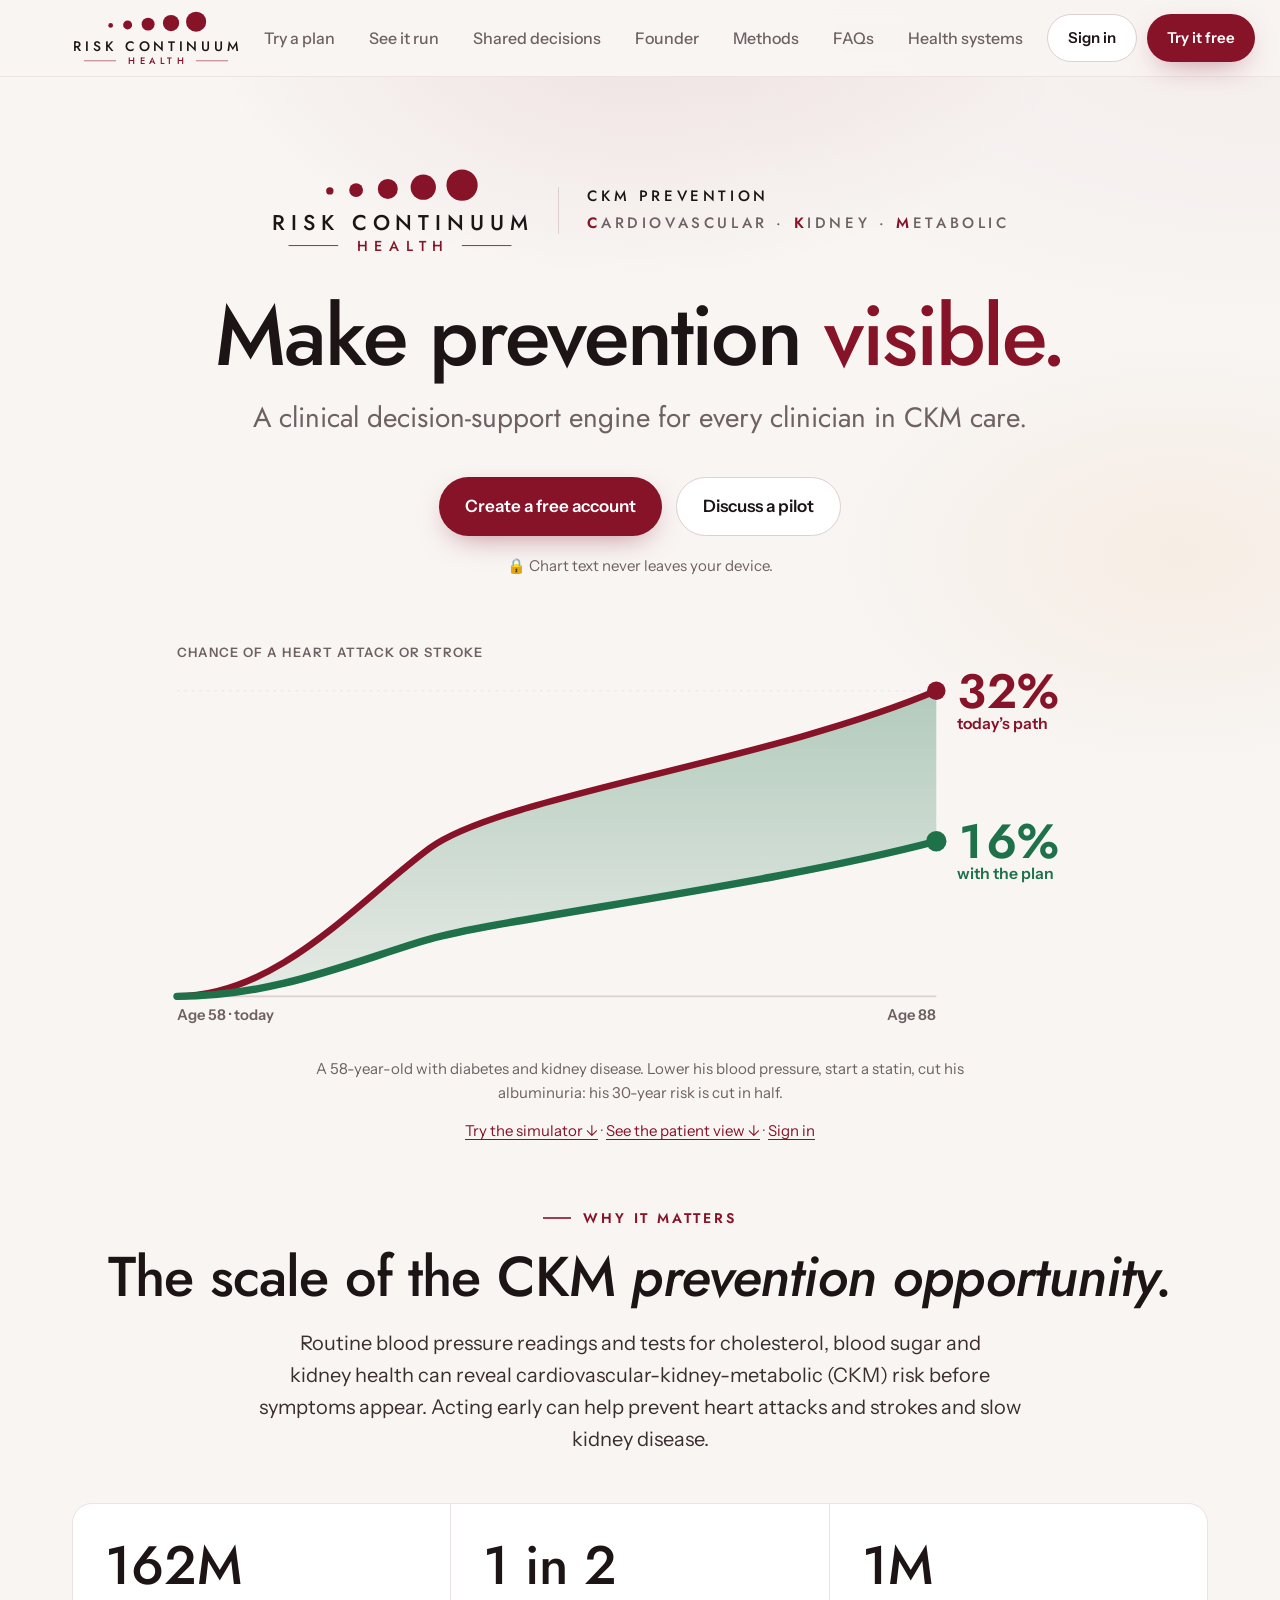
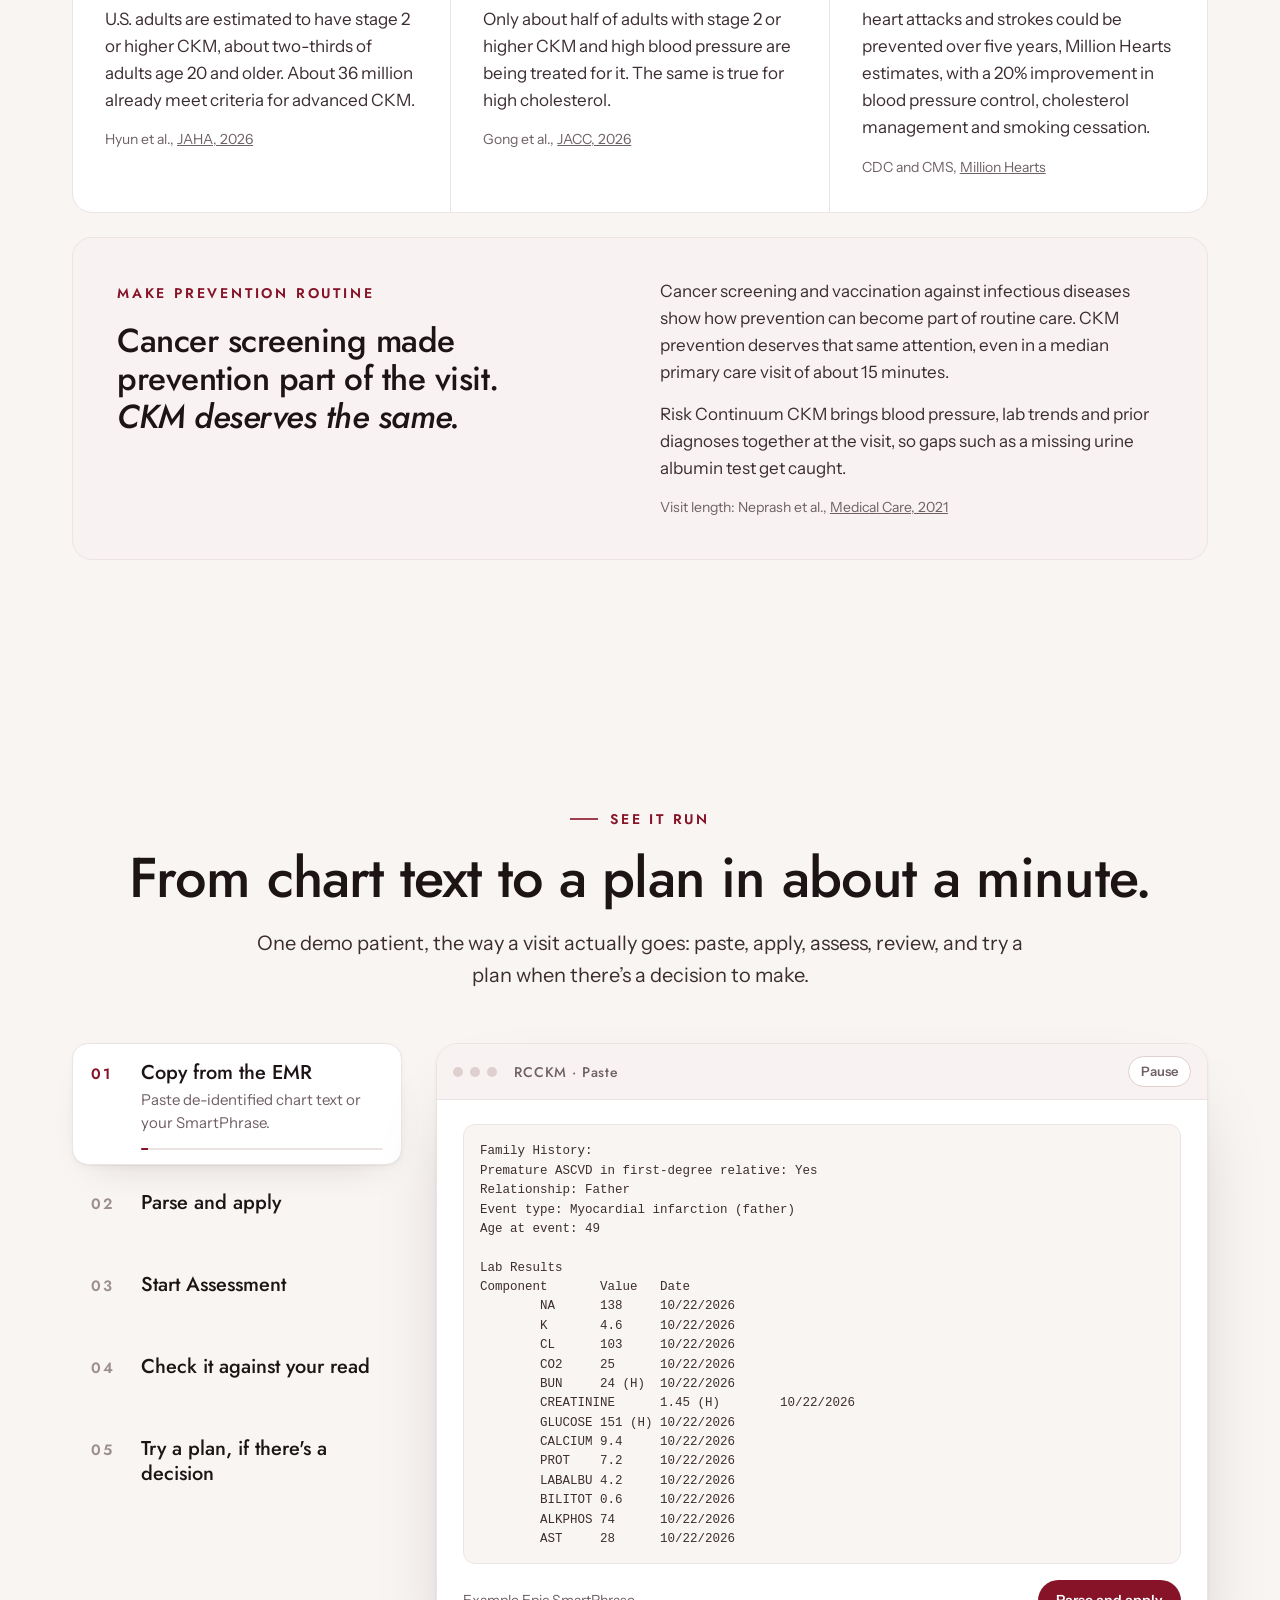
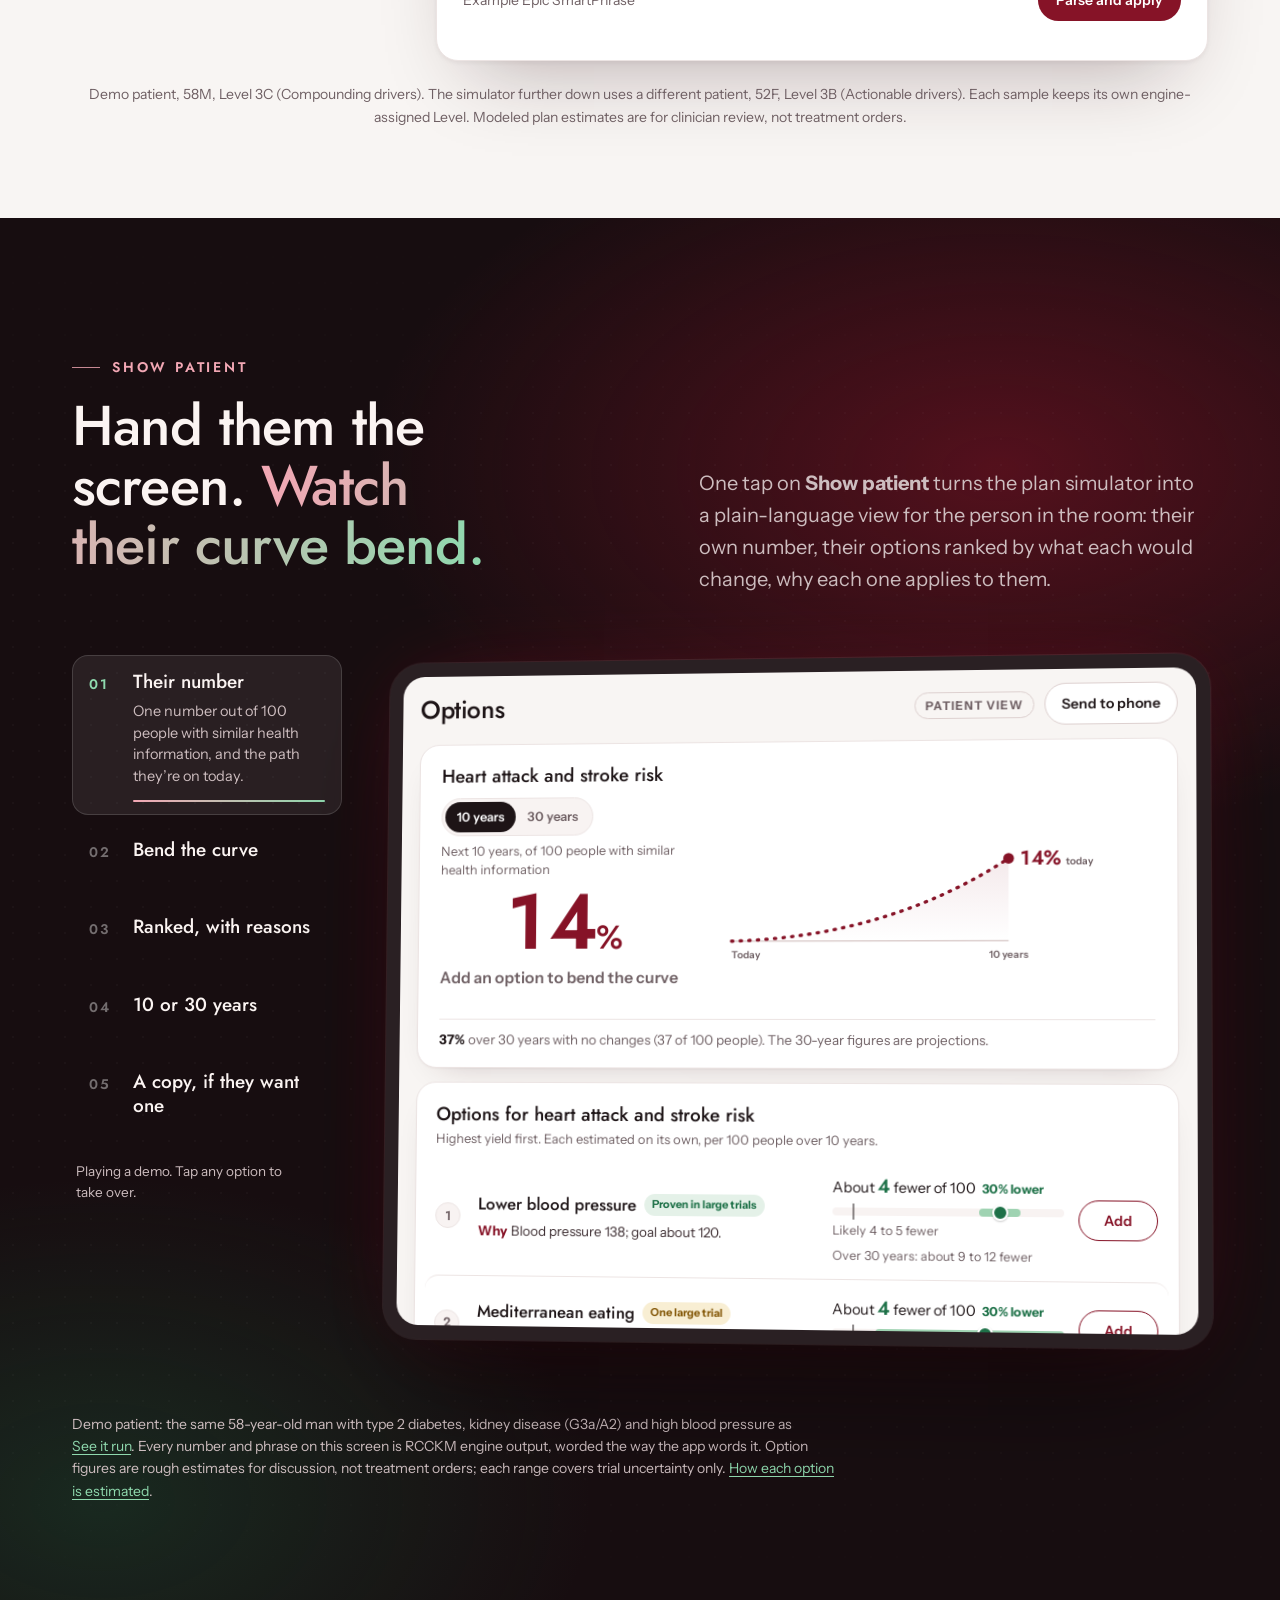
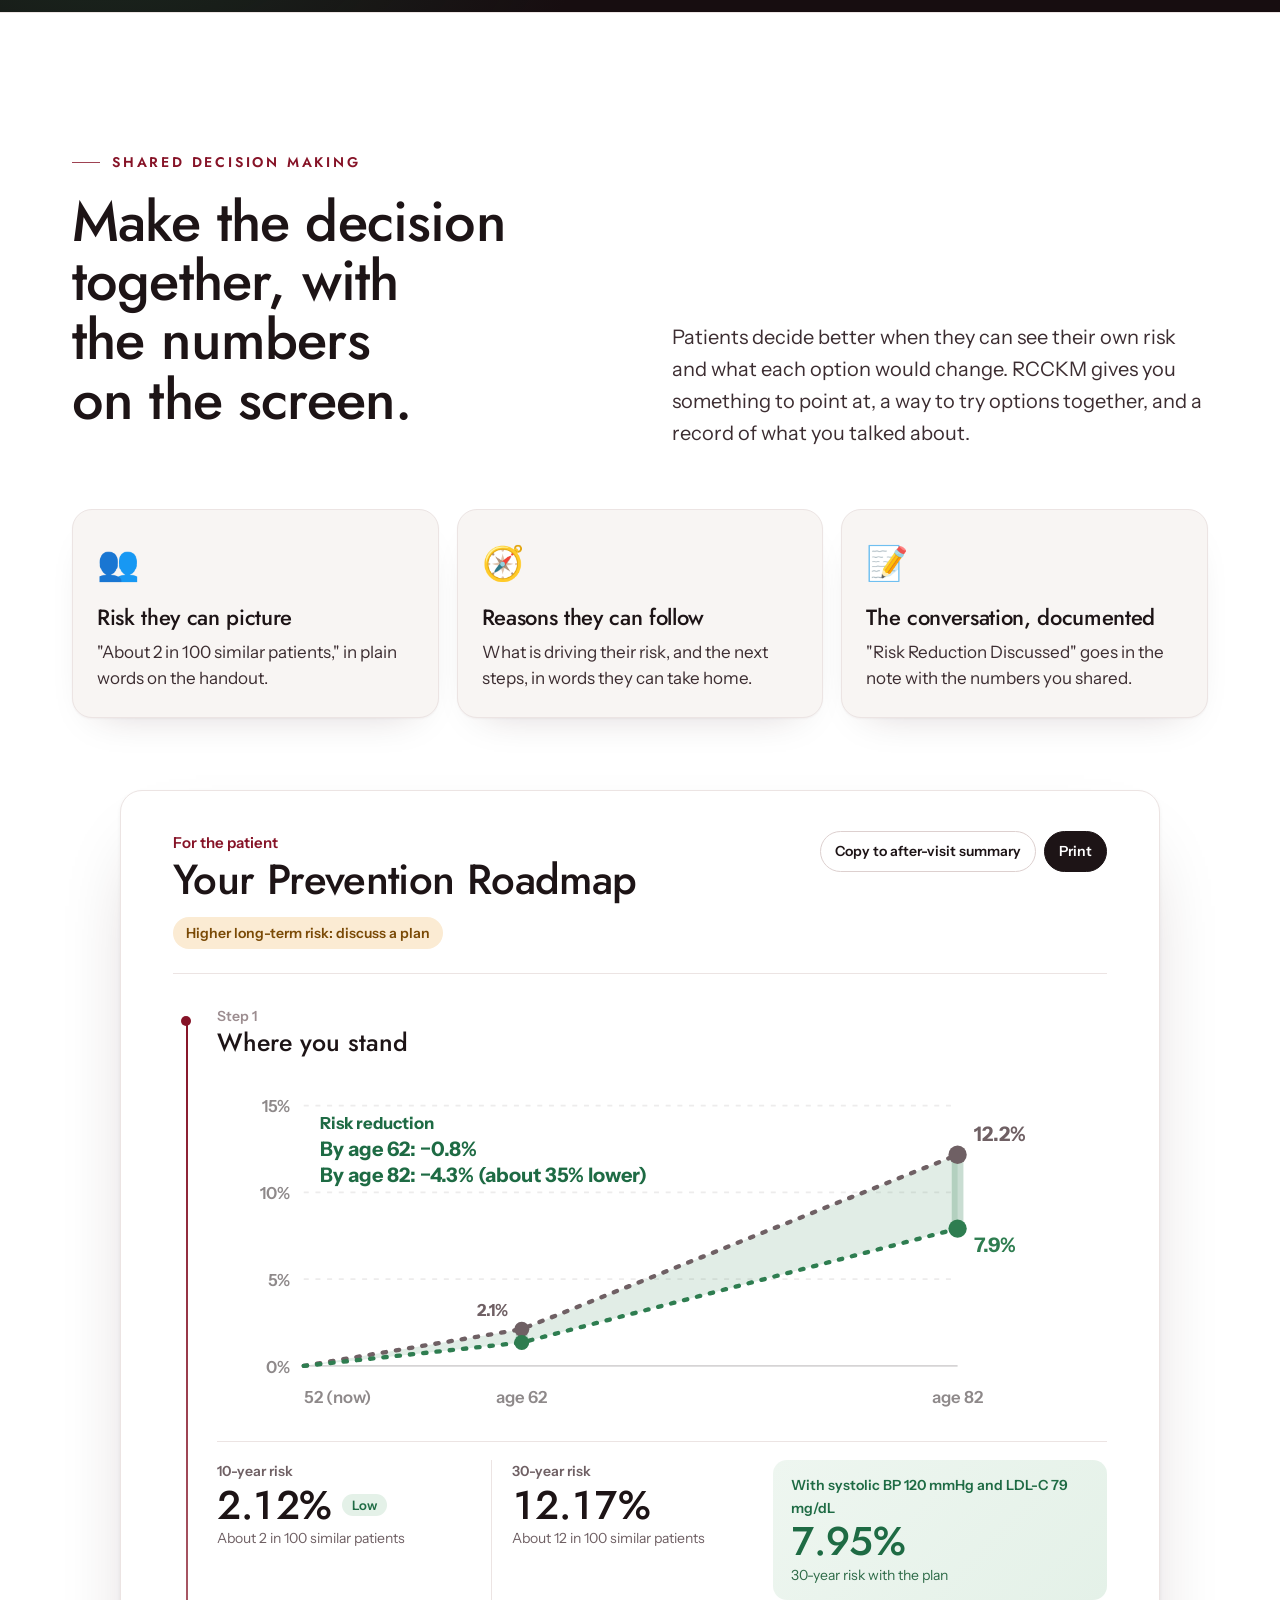
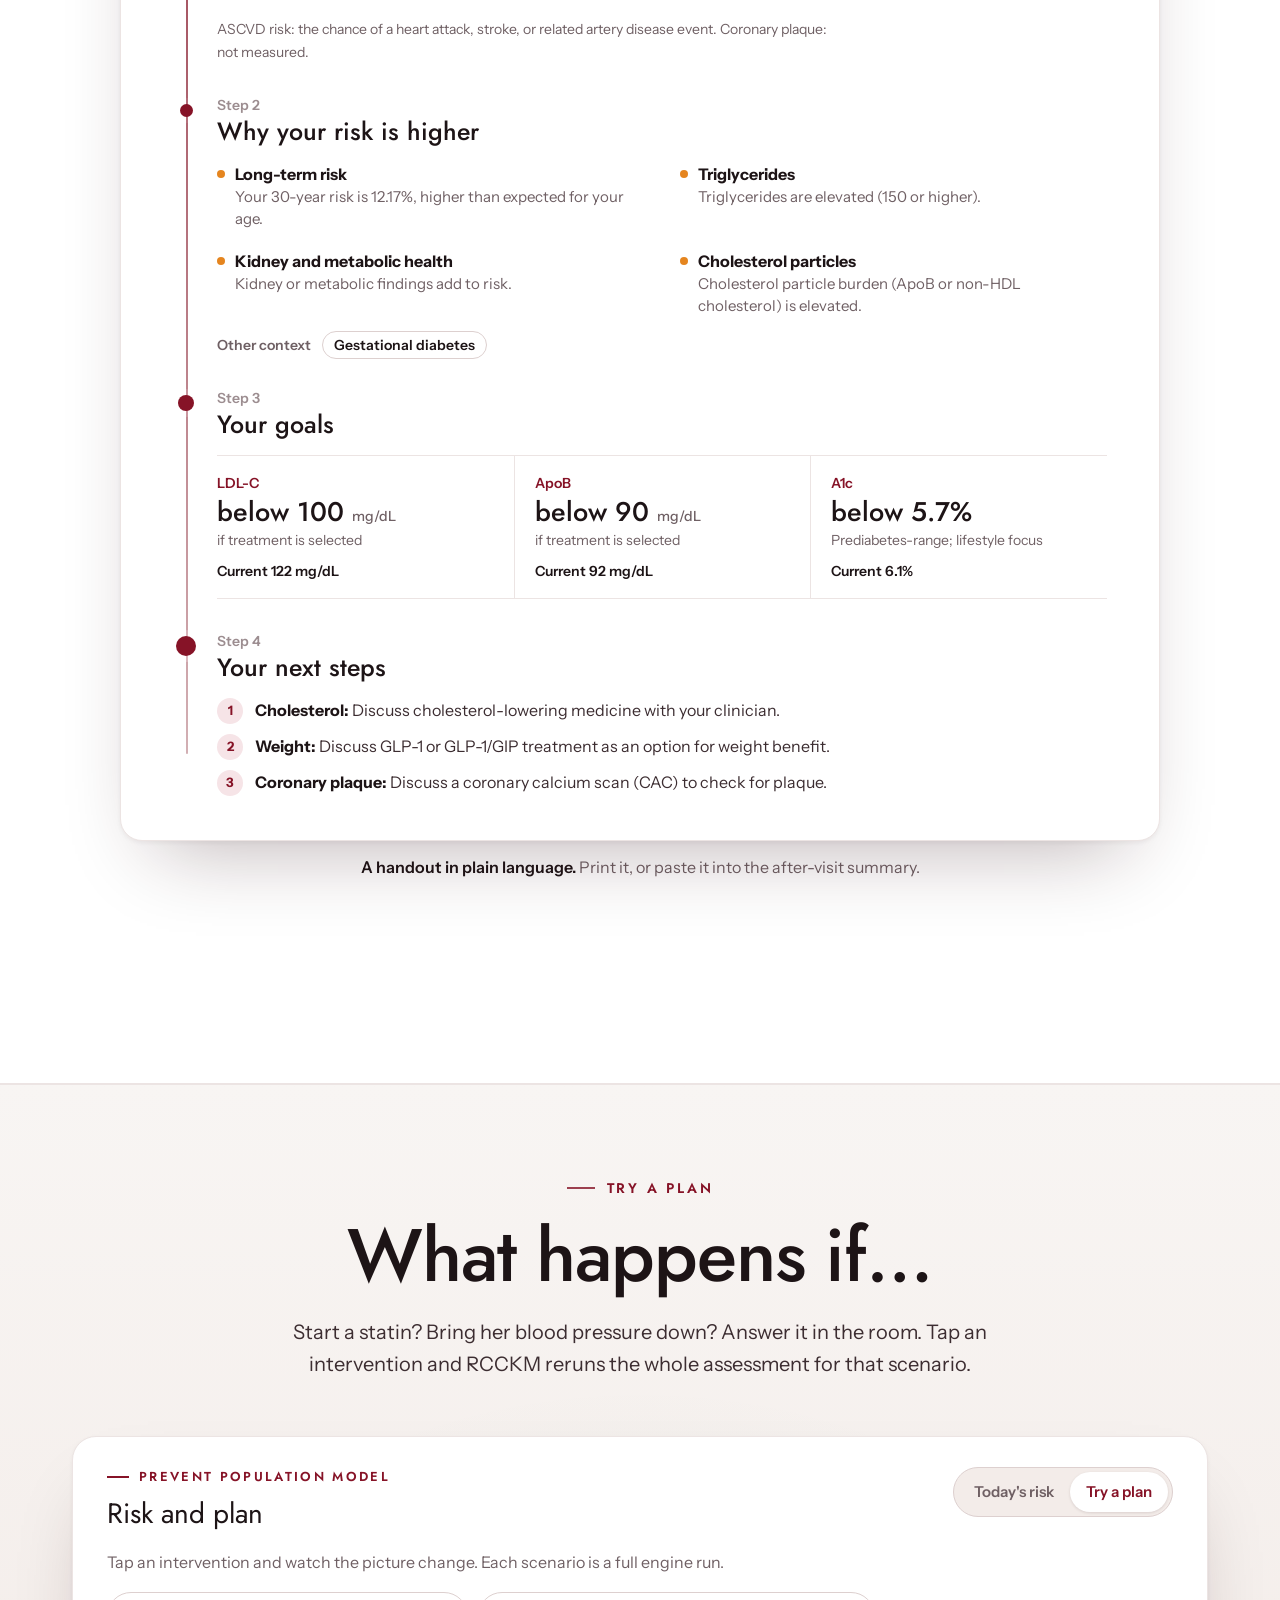
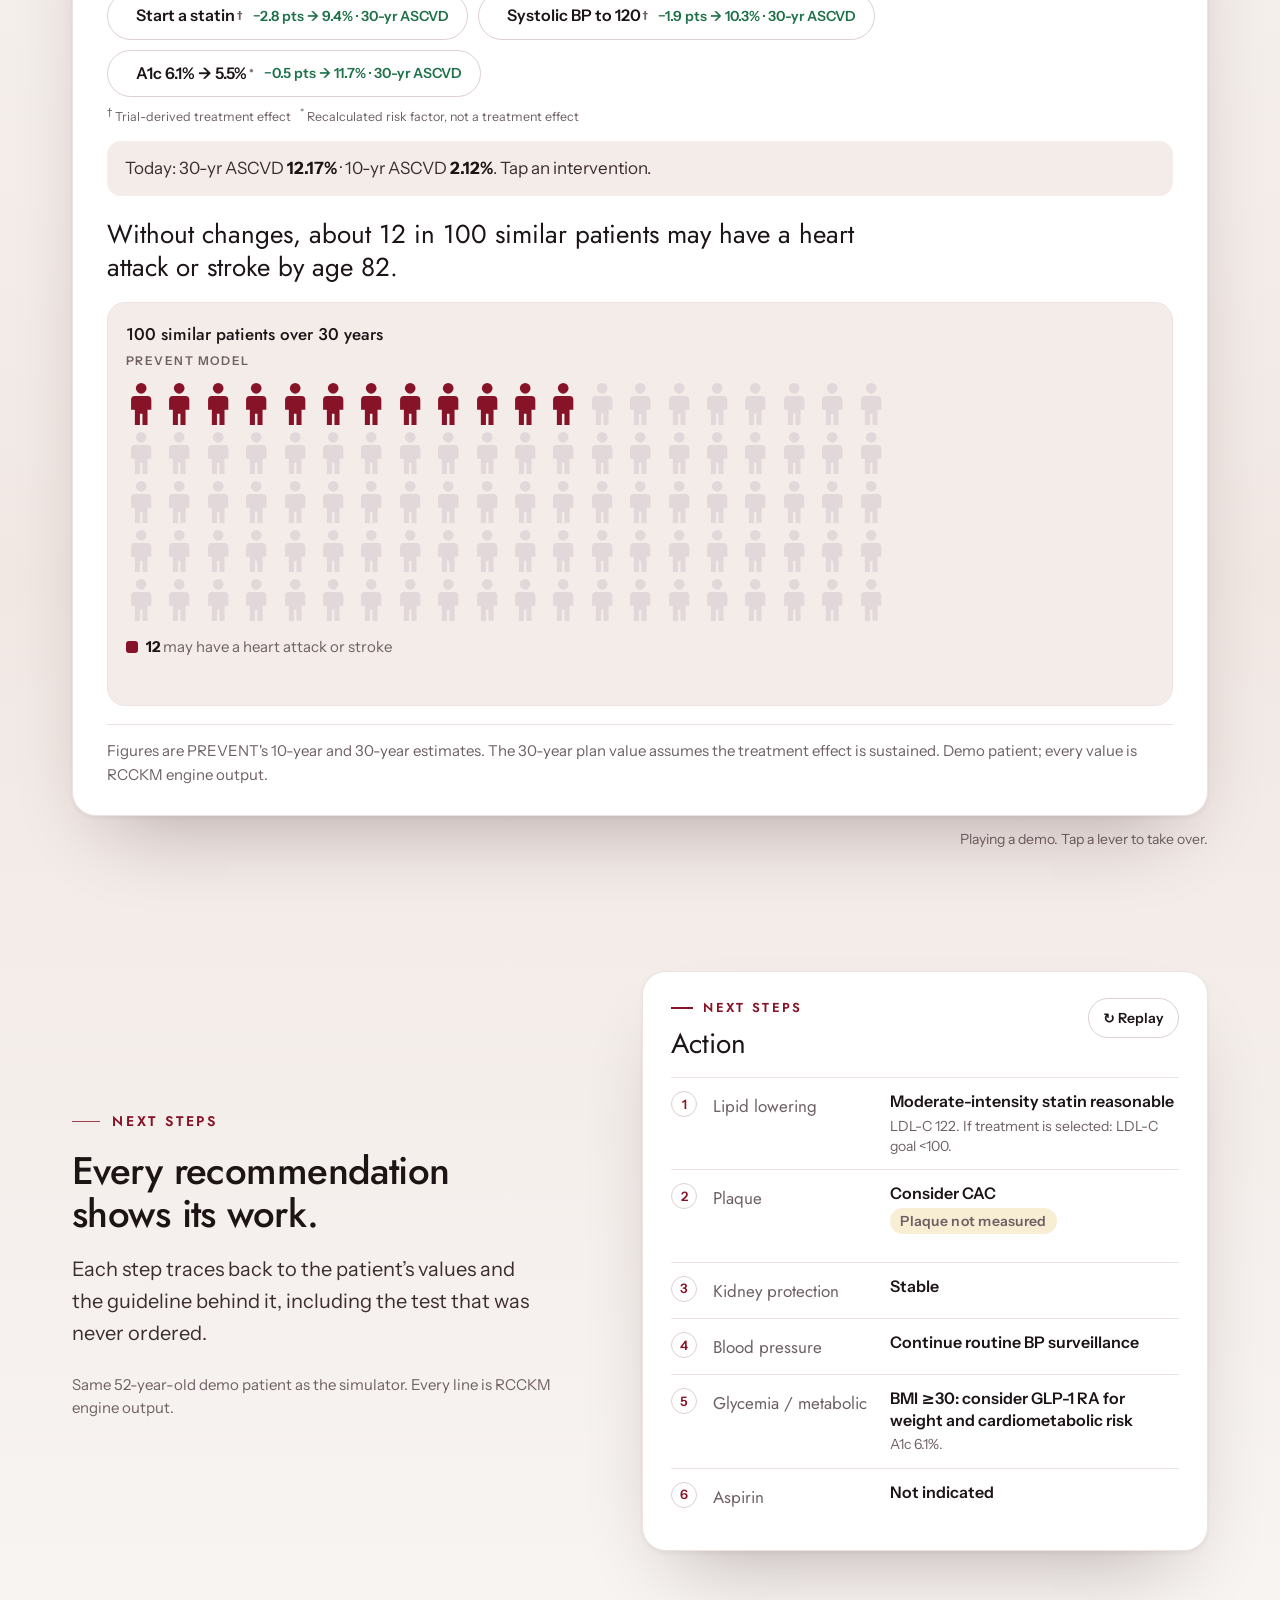
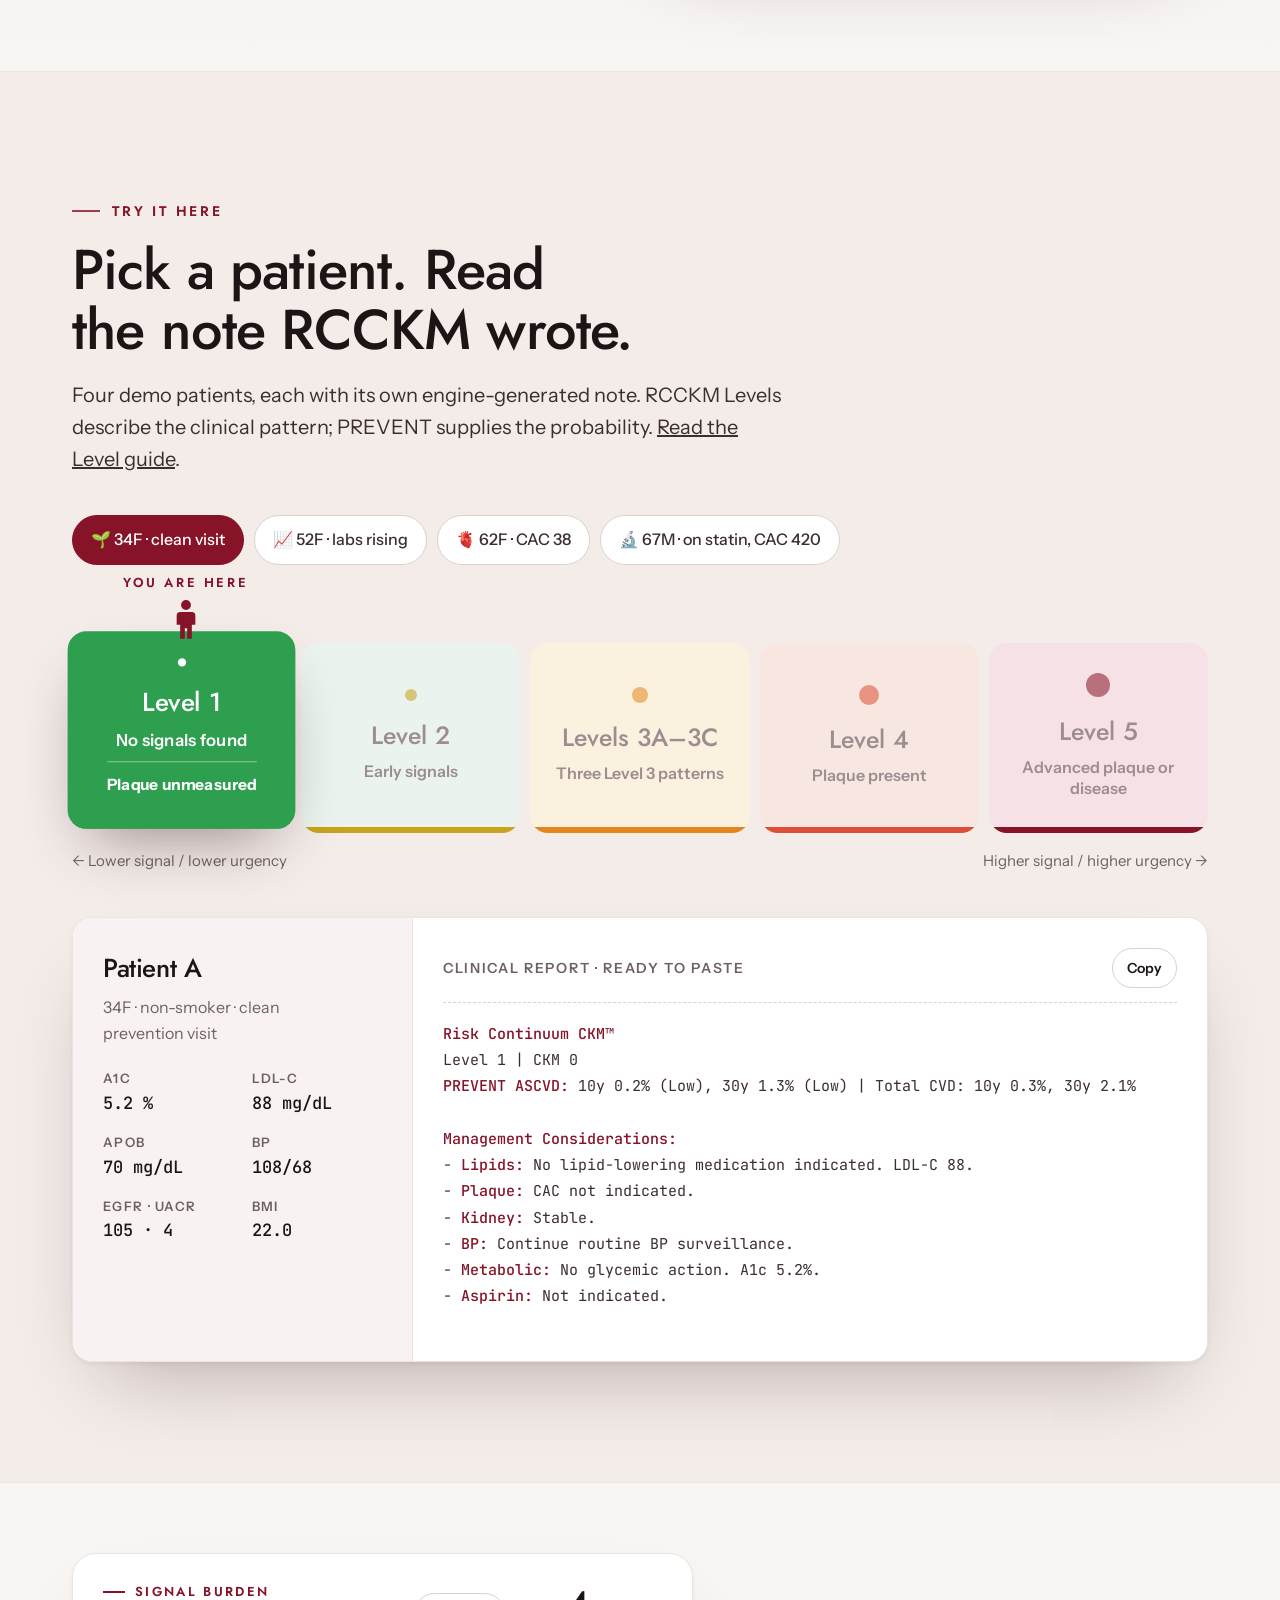
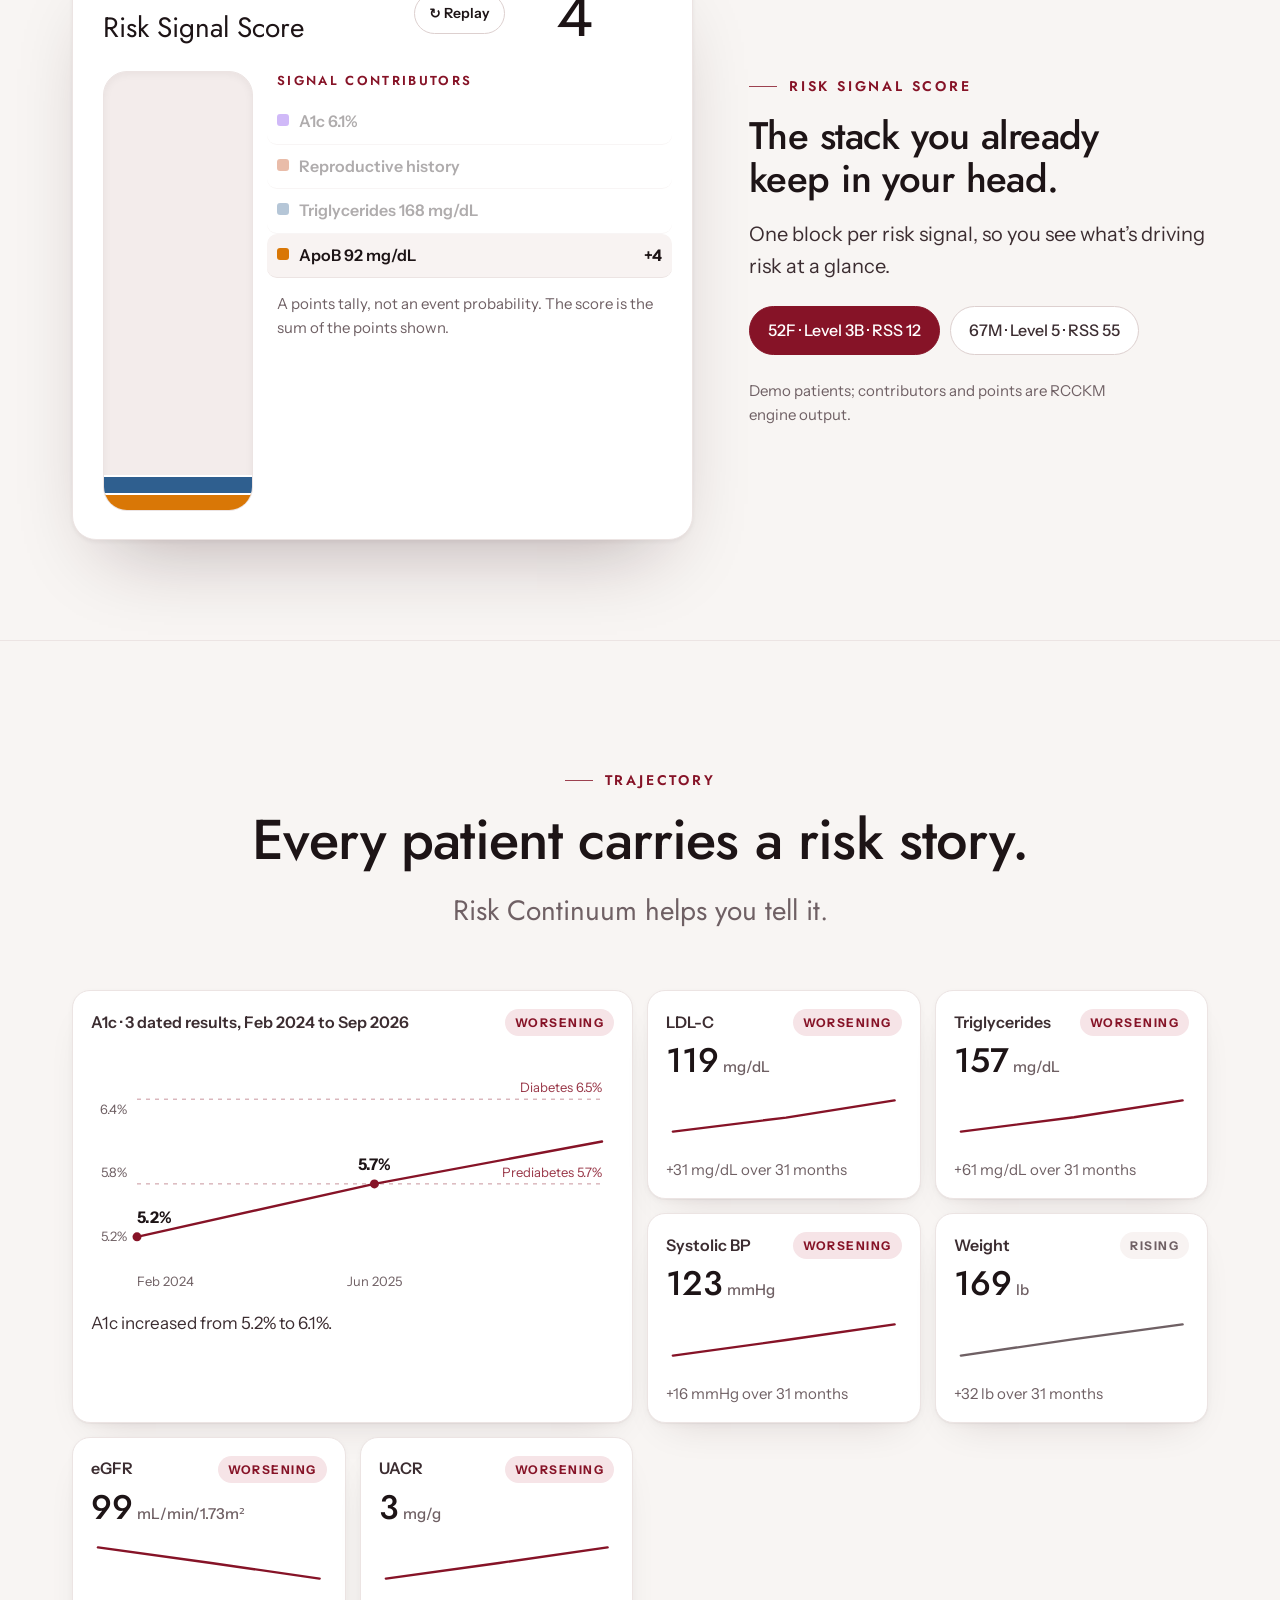
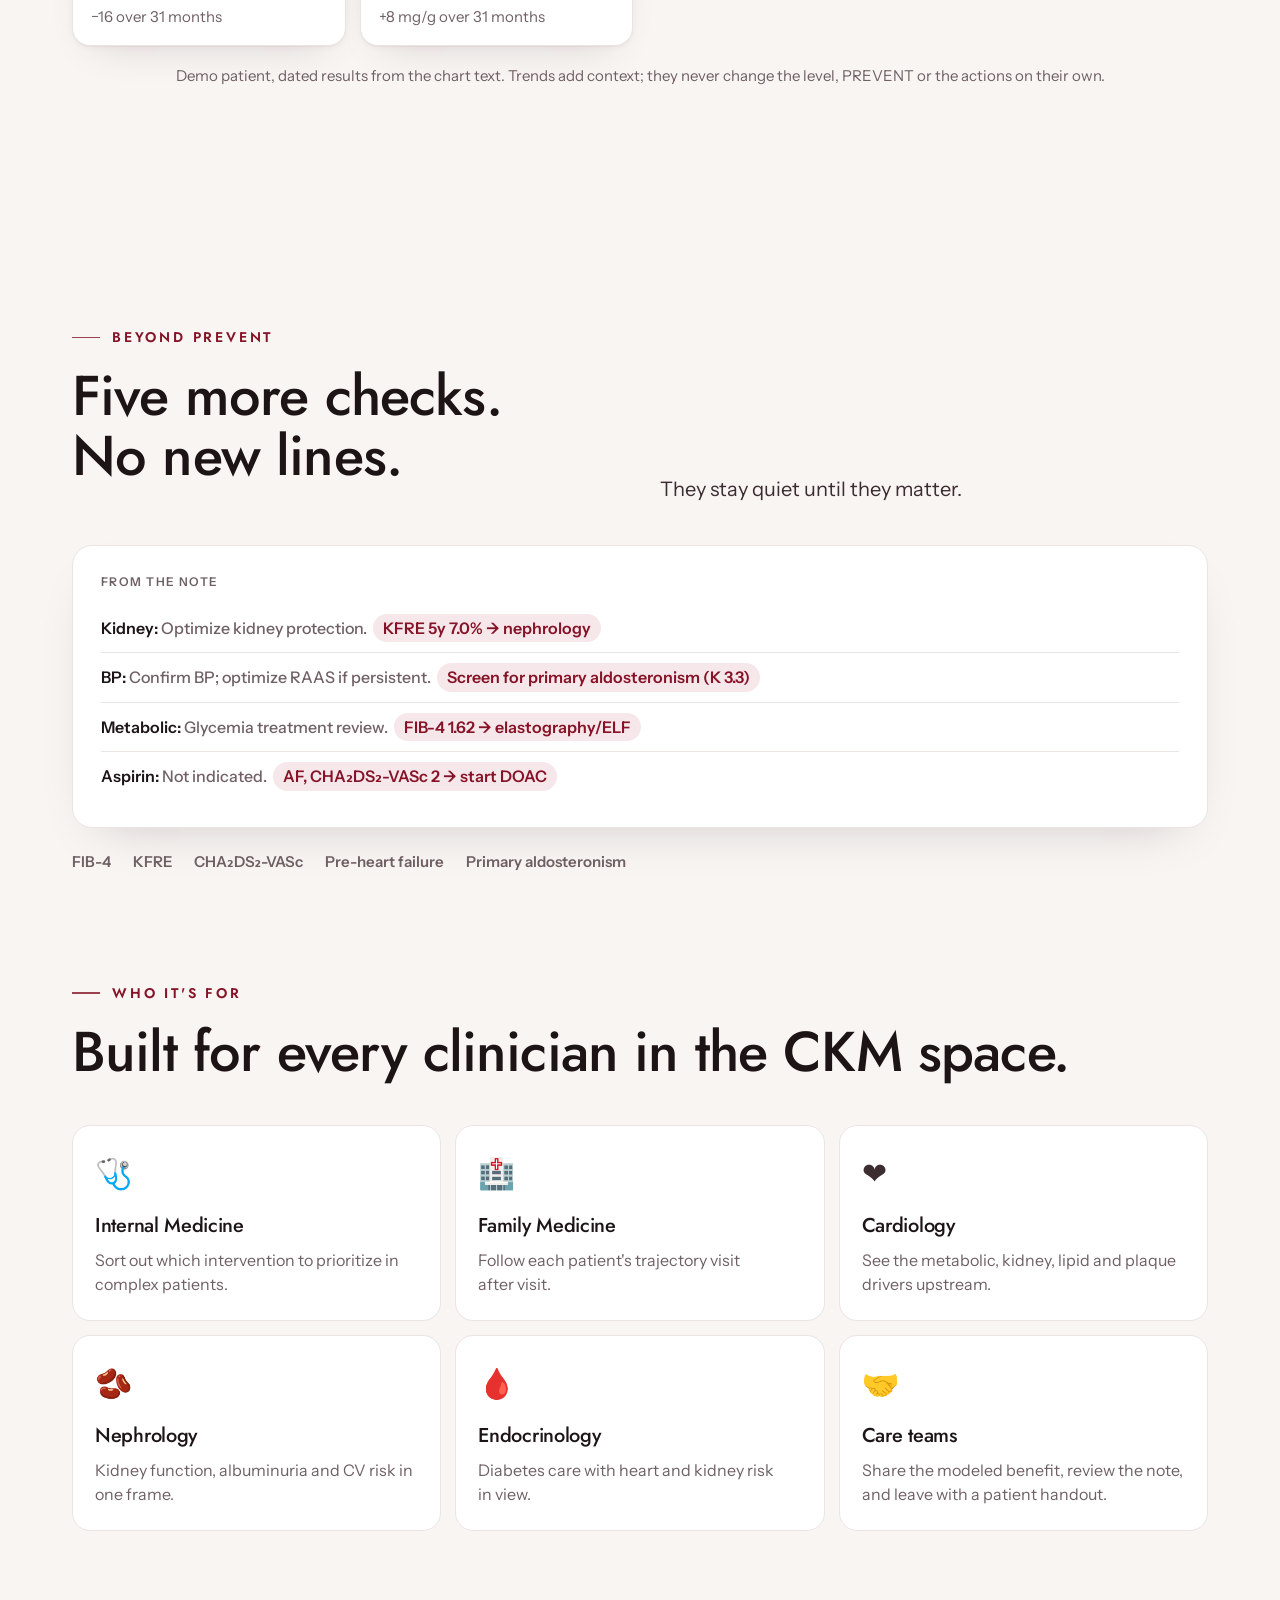
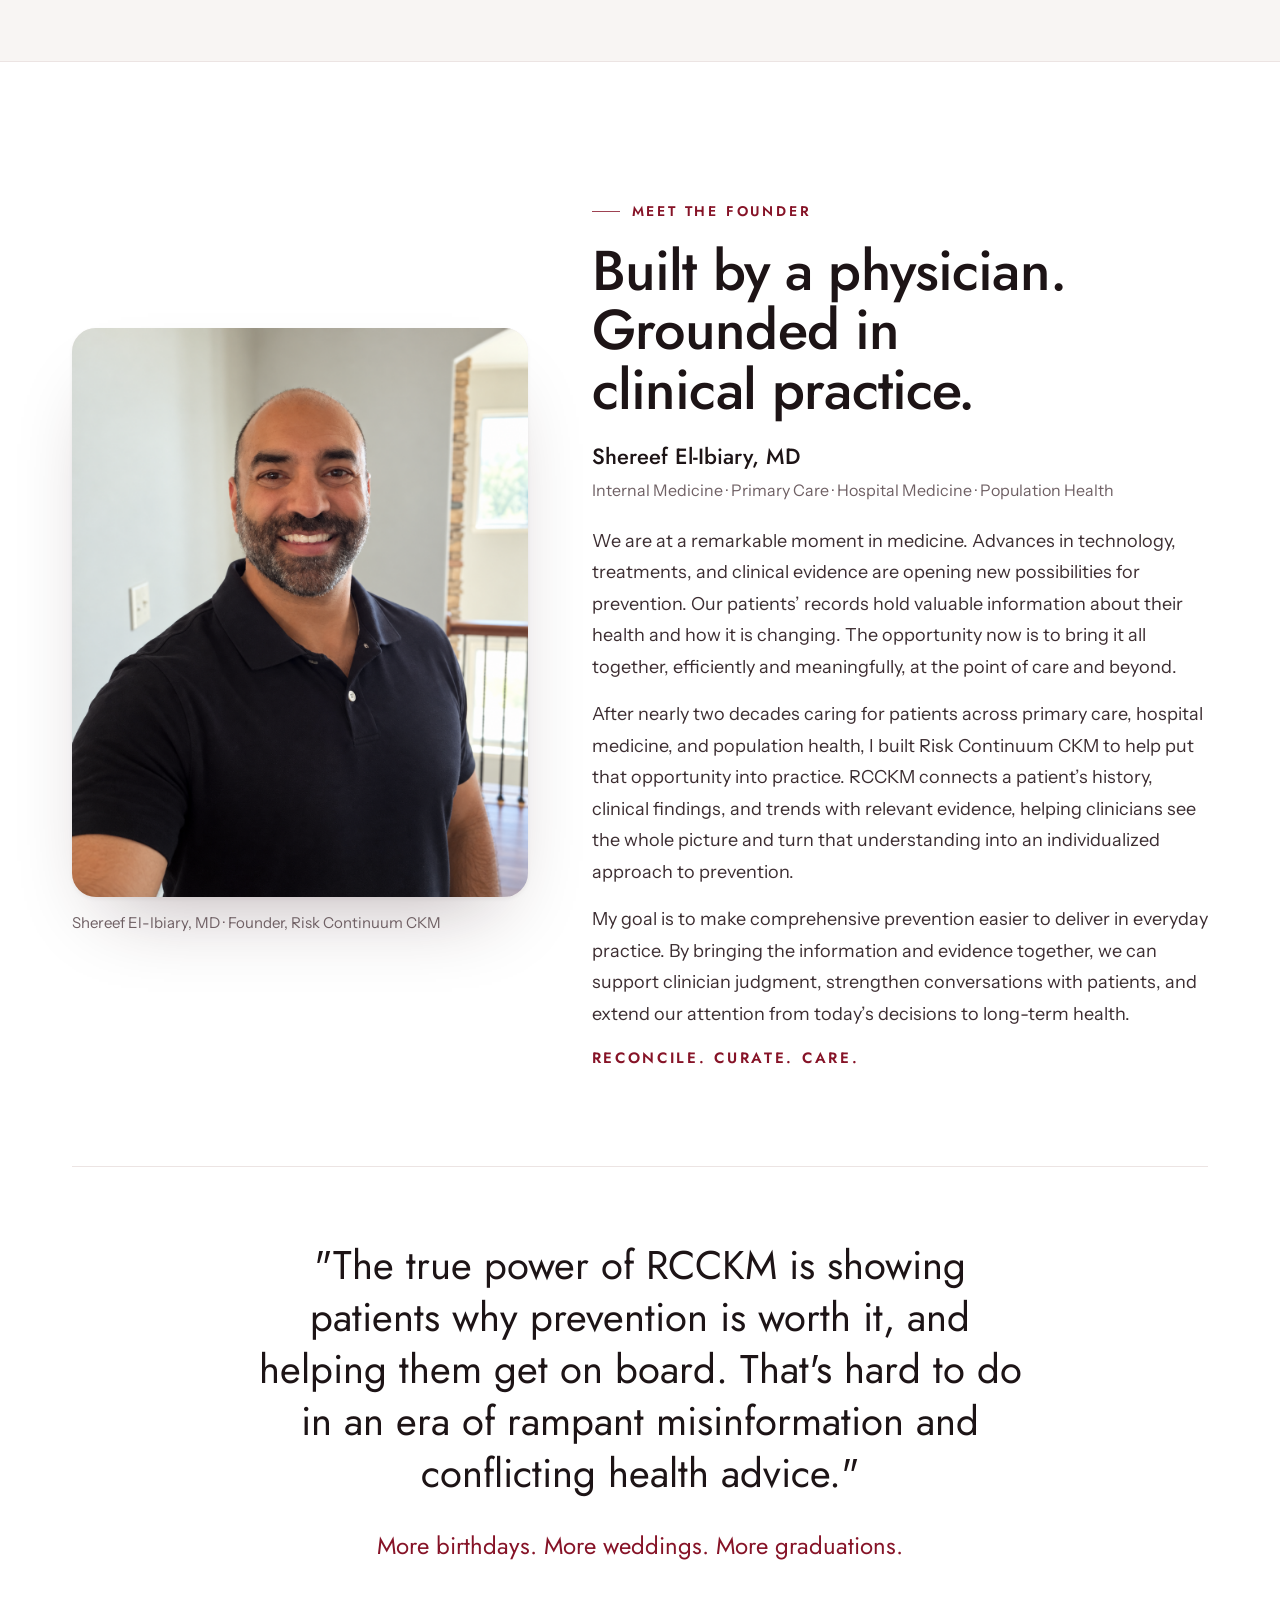
==== index.html @ d09dfdec "Expand the stats band into a "scale of the CKM prevention opportunity" section Adds an eyebrow, head" ====
<!DOCTYPE html>
<html lang="en">
<head>
  <meta charset="UTF-8" />
  <meta name="viewport" content="width=device-width, initial-scale=1.0" />
  <title>Risk Continuum CKM</title>
  <meta name="description" content="A clinical decision-support engine for cardiovascular, kidney and metabolic prevention. Explore modeled prevention benefit, review the clinical note, and discuss a pilot or platform evaluation with Risk Continuum CKM." />
  <meta name="theme-color" content="#F8F5F3" />
  <link rel="icon" href="assets/brand/risk-continuum/favicon.svg" type="image/svg+xml" />
  <link rel="icon" href="assets/brand/risk-continuum/favicon-32.png" sizes="32x32" type="image/png" />
  <link rel="apple-touch-icon" href="assets/brand/risk-continuum/apple-touch-icon.png" />
  <link rel="preconnect" href="https://fonts.googleapis.com" />
  <link rel="preconnect" href="https://fonts.gstatic.com" crossorigin />
  <link href="https://fonts.googleapis.com/css2?family=Jost:wght@400;500;600&family=Instrument+Sans:wght@400;500;600;700&family=JetBrains+Mono:wght@400;500&display=swap" rel="stylesheet" />
  <style>
    /* Tokens follow the RCCKM web app's dark theme (web/app/globals.css). */
    :root {
      --bg: #F8F5F3; --bg-2: #F3ECE9; --surface: #FFFFFF; --surface-2: #F8F3F2;
      --ink: #1D1416; --body: #3C2D31; --muted: #6F6064; --faint: #9C8D90;
      --line: #ECE4E3; --line-2: #DDD0CF;
      --accent: #861327; --accent-ink: #FFFFFF; --garnet: #861327; --garnet-glow: rgba(134, 19, 39, .12);
      --good: #1E7148; --good-soft: #E4F1E8; --garnet-soft: #F6E4E7;
      --t1: #EEF2F6; --t2: #EAF3ED; --t3: #FAF2DF; --t4: #F8E7E0; --t5: #F6E2E6;
      --a1: #2E9E4F; --a2: #C9A21E; --a3: #E5851F; --a4: #DC4E36; --a5: #861327;
      --icon-off: #E2D8D9;
      --shadow: 0 1px 1px rgba(45, 12, 20, .03), 0 2px 6px rgba(45, 12, 20, .035), 0 18px 40px -22px rgba(45, 12, 20, .16);
      --shadow-lift: 0 2px 4px rgba(45, 12, 20, .05), 0 40px 80px -36px rgba(45, 12, 20, .32);
      --radius: 20px;
      --display: "Jost", "Instrument Sans", system-ui, sans-serif;
      --ui: "Instrument Sans", system-ui, -apple-system, "Segoe UI", sans-serif;
      --mono: "JetBrains Mono", ui-monospace, Menlo, monospace;
      --ease: cubic-bezier(.2, .8, .2, 1);
    }
    *, *::before, *::after { box-sizing: border-box; margin: 0; padding: 0; }
    html { scroll-behavior: smooth; }
    body { font-family: var(--ui); font-size: 18px; line-height: 1.6; background: radial-gradient(1200px 520px at 12% -8%, rgba(134,19,39,.06), transparent 70%), radial-gradient(900px 480px at 100% 0%, rgba(134,19,39,.04), transparent 70%), var(--bg); color: var(--body); -webkit-font-smoothing: antialiased; overflow-x: hidden; }
    img { max-width: 100%; display: block; height: auto; }
    a { color: inherit; }
    figure { margin: 0; }
    button { font: inherit; color: inherit; }
    h1, h2, h3 { font-family: var(--display); color: var(--ink); font-weight: 500; letter-spacing: -0.015em; text-wrap: balance; }
    p { text-wrap: pretty; }
    .wrap { max-width: 1200px; margin: 0 auto; padding: 0 32px; }
    .eyebrow { display: inline-flex; align-items: center; gap: 12px; font-family: var(--display); font-size: 14px; font-weight: 600; letter-spacing: .2em; text-transform: uppercase; color: var(--accent); }
    .eyebrow::before { content: ""; width: 28px; height: 1.5px; background: currentColor; opacity: .8; }
    .h2 { font-size: clamp(34px, 4.4vw, 56px); line-height: 1.06; margin: 18px 0 20px; }
    .lede { font-size: 20px; line-height: 1.6; color: var(--body); max-width: 60ch; }
    .center { text-align: center; }
    .center .lede { margin-left: auto; margin-right: auto; }
    .btn { display: inline-flex; align-items: center; gap: 10px; font-weight: 600; font-size: 17px; text-decoration: none; border-radius: 999px; padding: 15px 26px; border: 0; cursor: pointer; transition: transform .2s var(--ease), box-shadow .2s var(--ease), border-color .2s; }
    .btn-primary { background: var(--accent); color: var(--accent-ink); box-shadow: 0 10px 30px -12px rgba(134, 19, 39, .55); }
    .btn-primary:hover { transform: translateY(-2px); box-shadow: 0 16px 40px -12px rgba(134, 19, 39, .6); }
    .btn-ghost { color: var(--ink); background: var(--surface); border: 1px solid var(--line-2); }
    .btn-ghost:hover { border-color: var(--accent); }
    .btn-sm { font-size: 14px; padding: 8px 14px; }
    section { position: relative; }
    .card { background: var(--surface); border: 1px solid var(--line); border-radius: 24px; box-shadow: var(--shadow-lift); }
    .card-eyebrow { display: flex; align-items: center; gap: 10px; font-family: var(--display); font-size: 13px; font-weight: 600; letter-spacing: .18em; text-transform: uppercase; color: var(--accent); }
    .card-eyebrow::before { content: ""; width: 22px; height: 1.5px; background: currentColor; }
    .card-title { font-family: var(--display); font-size: 28px; color: var(--ink); margin-top: 4px; }

    /* WALKTHROUGH */
    .wt { padding: 120px 0 90px; }
    .wt-body { display: grid; grid-template-columns: 330px 1fr; gap: 34px; margin-top: 52px; align-items: start; }
    .wt-rail { list-style: none; display: grid; gap: 8px; }
    .wt-step { width: 100%; text-align: left; display: grid; grid-template-columns: 38px 1fr; gap: 4px 12px; padding: 16px 18px 14px; border-radius: 16px; border: 1px solid transparent; background: none; cursor: pointer; transition: background .25s, border-color .25s; }
    .wt-step:hover { background: var(--surface); }
    .wt-step.on { background: var(--surface); border-color: var(--line); box-shadow: var(--shadow); }
    .wt-n { font-family: var(--display); font-weight: 600; font-size: 15px; letter-spacing: .12em; color: var(--faint); padding-top: 2px; }
    .wt-step.on .wt-n, .wt-step.done .wt-n { color: var(--accent); }
    .wt-t b { display: block; font-family: var(--display); font-weight: 500; font-size: 20px; color: var(--ink); line-height: 1.25; }
    .wt-short { display: none; font-style: normal; }
    .wt-t span { display: none; font-size: 15px; line-height: 1.5; color: var(--muted); margin-top: 4px; }
    .wt-step.on .wt-t span { display: block; }
    .wt-bar { grid-column: 2; height: 2px; background: var(--line); border-radius: 2px; overflow: hidden; margin-top: 10px; }
    .wt-step:not(.on) .wt-bar { visibility: hidden; }
    .wt-bar i { display: block; height: 100%; width: 0; background: var(--accent); }
    .wt-win { background: var(--surface); border: 1px solid var(--line); border-radius: 22px; box-shadow: var(--shadow-lift); overflow: hidden; min-width: 0; }
    .wt-chrome { display: flex; align-items: center; gap: 7px; padding: 12px 16px; border-bottom: 1px solid var(--line); background: var(--surface-2); }
    .wt-chrome > span { width: 10px; height: 10px; border-radius: 50%; background: var(--line-2); }
    .wt-crumb { margin-left: 10px; font-family: var(--display); font-weight: 500; font-size: 14px; letter-spacing: .06em; color: var(--muted); }
    .wt-play { margin-left: auto; font-size: 13px; font-weight: 600; color: var(--muted); background: var(--surface); border: 1px solid var(--line-2); border-radius: 999px; padding: 4px 12px; cursor: pointer; }
    .wt-play:hover { border-color: var(--accent); color: var(--accent); }
    .wt-stage { height: 560px; position: relative; }
    .wt-panel { position: absolute; inset: 0; padding: 24px 26px; overflow: auto; animation: wtIn .45s var(--ease); }
    .wt-panel[hidden] { display: none; }
    @keyframes wtIn { from { opacity: 0; transform: translateY(8px); } to { opacity: 1; transform: none; } }
    .wt-paste { font-family: var(--mono); font-size: 12.5px; line-height: 1.55; color: var(--body); background: var(--bg); border: 1px solid var(--line); border-radius: 12px; padding: 14px 16px; height: 440px; overflow: hidden; white-space: pre-wrap; }
    .wt-paste code { display: block; }
    .wt-panel.play .wt-paste code { animation: wtScroll 4.2s linear forwards; }
    @keyframes wtScroll { from { transform: translateY(0); } to { transform: translateY(calc(-100% + 410px)); } }
    .wt-paste-foot { display: flex; justify-content: space-between; align-items: center; gap: 12px; margin-top: 16px; font-size: 14px; color: var(--muted); }
    .wt-btn { background: var(--accent); color: var(--accent-ink); font-weight: 600; font-size: 14px; border-radius: 999px; padding: 9px 18px; white-space: nowrap; border: 0; cursor: pointer; transition: transform .2s var(--ease), box-shadow .2s var(--ease); }
    button.wt-btn:hover { transform: translateY(-1px); box-shadow: 0 8px 20px -10px rgba(134, 19, 39, .6); }
    .wt-chips-head { font-family: var(--display); font-weight: 600; font-size: 13px; letter-spacing: .16em; text-transform: uppercase; color: var(--accent); margin-bottom: 14px; }
    .wt-chips { display: flex; flex-wrap: wrap; gap: 9px; min-height: 360px; align-content: flex-start; }
    .wt-chip { display: inline-flex; align-items: center; gap: 7px; font-size: 15px; font-weight: 500; color: var(--ink); background: var(--good-soft); border: 1px solid rgba(30,113,72,.18); border-radius: 999px; padding: 6px 13px; }
    .wt-chip > span { color: var(--good); font-weight: 700; }
    .wt-chip.miss { background: var(--t3); border-color: rgba(201,162,30,.35); }
    .wt-chip.miss > span { color: #8A6A00; }
    .wt-panel.play .wt-chip { opacity: 0; animation: wtPop .35s var(--ease) forwards; animation-delay: calc(var(--i) * 110ms + 150ms); }
    @keyframes wtPop { from { opacity: 0; transform: scale(.9); } to { opacity: 1; transform: none; } }
    .wt-tiles { display: grid; grid-template-columns: repeat(5, 1fr); gap: 8px; }
    .wt-tile { border-radius: 12px; padding: 10px 11px; background: var(--surface-2); border: 1px solid var(--line); opacity: .55; }
    .wt-tile b { display: block; font-family: var(--display); font-weight: 600; font-size: 14px; color: var(--ink); }
    .wt-tile span { display: block; font-size: 12.5px; line-height: 1.35; color: var(--muted); margin-top: 2px; }
    .wt-tile em { display: block; font-style: normal; font-size: 12px; color: var(--muted); margin-top: 6px; }
    .wt-tile.on { opacity: 1; background: var(--t3); border-color: var(--a3); box-shadow: 0 0 0 3px rgba(229,133,31,.14); }
    .wt-panel.play .wt-tile.on { animation: wtPop .5s var(--ease) .3s backwards; }
    .wt-reason { font-size: 16px; color: var(--body); margin: 16px 0 18px; }
    .wt-reason b { color: var(--ink); }
    .wt-stats { display: grid; grid-template-columns: repeat(2, 1fr); gap: 10px; }
    .wt-stats > div, .wt-drivers { border: 1px solid var(--line); border-radius: 14px; padding: 12px 14px; }
    .wt-stats small, .wt-drivers small { display: block; font-family: var(--display); font-weight: 600; font-size: 12px; letter-spacing: .16em; text-transform: uppercase; color: var(--accent); }
    .wt-stats b { display: block; font-family: var(--display); font-weight: 500; font-size: 17px; color: var(--ink); line-height: 1.3; margin-top: 4px; }
    .wt-stats span { display: block; font-size: 13.5px; color: var(--muted); margin-top: 3px; }
    .wt-drivers li { font-size: 14.5px; }
    .wt-panel.play .wt-stats > div, .wt-panel.play .wt-drivers { animation: wtIn .5s var(--ease) backwards; }
    .wt-panel.play .wt-stats > div:nth-child(1) { animation-delay: .5s; }
    .wt-panel.play .wt-stats > div:nth-child(2) { animation-delay: .75s; }
    .wt-panel.play .wt-drivers { animation-delay: 1.05s; }
    .wt-drivers { margin-top: 10px; }
    .wt-drivers ul { list-style: none; display: flex; flex-wrap: wrap; gap: 6px 18px; margin-top: 6px; font-size: 15px; color: var(--ink); }
    .wt-note-head { display: flex; justify-content: space-between; align-items: center; font-family: var(--display); font-weight: 600; font-size: 13px; letter-spacing: .16em; text-transform: uppercase; color: var(--accent); margin-bottom: 12px; }
    .wt-copy { font-size: 13px; font-weight: 600; letter-spacing: 0; text-transform: none; color: var(--accent-ink); background: var(--accent); border: 0; border-radius: 999px; padding: 6px 14px; cursor: pointer; }
    .wt-note { font-family: var(--mono); font-size: 12.5px; line-height: 1.6; color: var(--ink); background: var(--bg); border: 1px solid var(--line); border-radius: 12px; padding: 14px 16px; white-space: pre-wrap; }
    .wt-note .ln { display: block; }
    .wt-panel.play .wt-note .ln { opacity: 0; animation: wtLn .2s linear forwards; animation-delay: calc(var(--i) * 90ms + 100ms); }
    @keyframes wtLn { to { opacity: 1; } }
    .wt-pearl { display: grid; grid-template-columns: 1fr auto; gap: 4px 16px; align-items: center; border: 1px dashed var(--line-2); border-radius: 14px; padding: 12px 16px; margin-bottom: 16px; background: var(--surface-2); }
    .wt-pearl > div { display: flex; align-items: center; gap: 10px; }
    .wt-pearl b { font-family: var(--display); font-weight: 500; font-size: 17px; color: var(--ink); }
    .wt-ai { font-size: 11.5px; font-weight: 700; letter-spacing: .08em; text-transform: uppercase; color: var(--muted); border: 1px solid var(--line-2); border-radius: 999px; padding: 1px 8px; }
    .wt-pearl p { grid-column: 1 / -1; font-size: 15px; color: var(--ink); line-height: 1.55; margin-top: 6px; }
    .wt-pearl-foot { grid-column: 1 / -1; font-size: 12.5px; color: var(--muted); }
    .wt-pearl .wt-btn { grid-column: 2; grid-row: 1; }
    .wt-btn.ghost { background: var(--surface); color: var(--accent); border: 1px solid var(--accent); }
    .wt-sim-head { font-family: var(--display); font-weight: 600; font-size: 13px; letter-spacing: .16em; text-transform: uppercase; color: var(--accent); margin-bottom: 12px; }
    .wt-levers { display: grid; grid-template-columns: 1fr 1fr; gap: 9px; }
    .wt-lever { display: flex; gap: 12px; align-items: flex-start; border: 1px solid var(--line); border-radius: 14px; padding: 11px 13px; }
    .wt-box { flex: none; width: 20px; height: 20px; border-radius: 6px; border: 1.5px solid var(--line-2); margin-top: 2px; position: relative; }
    .wt-lt b { display: block; font-size: 15.5px; font-weight: 600; color: var(--ink); }
    .wt-lt sup { color: var(--muted); font-weight: 500; margin-left: 2px; }
    .wt-lt span { display: block; font-size: 13.5px; color: var(--muted); margin-top: 2px; }
    .wt-lever.pick { border-color: var(--accent); background: var(--garnet-soft); }
    .wt-lever.pick .wt-box { background: var(--accent); border-color: var(--accent); }
    .wt-lever.pick .wt-box::after { content: ""; position: absolute; left: 6px; top: 2px; width: 5px; height: 10px; border: solid #fff; border-width: 0 2px 2px 0; transform: rotate(45deg); }
    .wt-key { font-size: 13px; color: var(--muted); margin: 10px 0 14px; }
    .wt-sim-out { display: grid; grid-template-columns: 1fr 1fr; gap: 10px; }
    .wt-sim-out > div, .wt-plan-note { border: 1px solid var(--line); border-radius: 14px; padding: 12px 14px; }
    .wt-sim-out small, .wt-plan-note small { display: block; font-family: var(--display); font-weight: 600; font-size: 12px; letter-spacing: .16em; text-transform: uppercase; color: var(--accent); }
    .wt-sim-out b { display: block; font-family: var(--display); font-weight: 500; font-size: 24px; color: var(--ink); margin-top: 4px; }
    .wt-sim-out s { color: var(--faint); font-size: 18px; }
    .wt-plan-note { margin-top: 10px; background: var(--surface-2); }
    .wt-plan-note p { font-family: var(--mono); font-size: 12.5px; line-height: 1.55; color: var(--ink); margin-top: 6px; }
    .wt-panel.play .wt-lever { animation: wtIn .45s var(--ease) backwards; animation-delay: calc(var(--i) * 140ms + 150ms); }
    .wt-panel.play .wt-lever.pick { animation: wtIn .45s var(--ease) backwards, wtPick .4s var(--ease) backwards; animation-delay: calc(var(--i) * 140ms + 150ms), calc(var(--i) * 500ms + 1.2s); }
    .wt-panel.play .wt-lever.pick .wt-box { animation: wtBox .3s var(--ease) backwards; animation-delay: calc(var(--i) * 500ms + 1.2s); }
    @keyframes wtPick { from { border-color: var(--line); background: var(--surface); } }
    @keyframes wtBox { from { background: var(--surface); border-color: var(--line-2); } }
    .wt-panel.play .wt-sim-out, .wt-panel.play .wt-plan-note { animation: wtIn .5s var(--ease) backwards; }
    .wt-panel.play .wt-sim-out { animation-delay: 2.4s; }
    .wt-panel.play .wt-plan-note { animation-delay: 3.2s; }
    .wt-hint { float: right; font-size: 12px; letter-spacing: .08em; color: var(--muted); }
    button.wt-lever { font: inherit; text-align: left; background: var(--surface); cursor: pointer; width: 100%; }
    button.wt-lever:hover { border-color: var(--accent); }
    .wt-chip { position: relative; cursor: help; }
    .wt-chip[data-tip=""] { cursor: default; }
    .wt-chip:not([data-tip=""]):hover::after, .wt-chip:not([data-tip=""]):focus::after { content: "Found: " attr(data-tip); position: absolute; left: 0; bottom: calc(100% + 8px); z-index: 5; width: max-content; max-width: 260px; white-space: normal; background: var(--ink); color: #fff; font-size: 12.5px; font-weight: 500; line-height: 1.4; padding: 7px 10px; border-radius: 8px; box-shadow: var(--shadow); }
    .wt-src { font-size: 14px; color: var(--muted); text-align: center; margin-top: 22px; }
    @media (max-width: 980px) {
      .wt-body { grid-template-columns: 1fr; gap: 18px; }
      .wt-rail { grid-template-columns: repeat(5, 1fr); gap: 4px; }
      .wt-step { grid-template-columns: 1fr; padding: 10px 8px; text-align: center; }
      .wt-t span, .wt-step.on .wt-t span { display: none; }
      .wt-t b { display: none; }
      .wt-short { display: block; font-family: var(--display); font-weight: 500; font-size: 14px; color: var(--ink); line-height: 1.25; }
      .wt-bar { grid-column: 1; }
      .wt-stage { height: 560px; }
    }
    @media (max-width: 640px) {
      .ap-card { padding: 18px 14px; }
      .wt { padding: 84px 0; }
      .wt-n { display: none; }
      .wt-short { font-size: 12.5px; }
      .wt-panel { padding: 16px; }
      .wt-tiles { grid-template-columns: 1fr; gap: 5px; }
      .wt-tile { padding: 6px 10px; display: flex; gap: 8px; align-items: baseline; }
      .wt-tile span, .wt-tile em { margin: 0; }
      .wt-stats, .wt-levers { grid-template-columns: 1fr; }
      .wt-pearl { grid-template-columns: 1fr; }
      .wt-pearl .wt-btn { grid-column: 1; grid-row: auto; justify-self: start; white-space: normal; max-width: 100%; text-align: left; }
      .wt-paste { height: 440px; }
      .wt-stage { height: 600px; }
      .wt-paste-foot { flex-direction: column; align-items: flex-start; }
    }
    @media (prefers-reduced-motion: reduce) {
      .wt-panel, .wt-panel.play * { animation: none !important; opacity: 1 !important; }
      .wt-paste { overflow: auto; }
    }

    /* NAV */
    .nav { position: sticky; top: 0; z-index: 50; background: rgba(248, 245, 243, .86); backdrop-filter: saturate(1.4) blur(14px); -webkit-backdrop-filter: saturate(1.4) blur(14px); border-bottom: 1px solid var(--line); }
    .nav .wrap { display: flex; align-items: center; justify-content: space-between; height: 76px; gap: 24px; }
    .logo { display: block; height: auto; }
    .nav-logo .logo { width: 168px; }
    /* The hero carries the big logo; the nav logo fades in once you scroll past it. */
    .nav-logo { opacity: 0; pointer-events: none; transition: opacity .35s var(--ease); }
    .nav.show-logo .nav-logo { opacity: 1; pointer-events: auto; }
    .nav-links { display: flex; gap: 34px; list-style: none; }
    .nav-links a { text-decoration: none; font-size: 16px; font-weight: 500; color: var(--muted); white-space: nowrap; transition: color .2s; }
    .nav-links a:hover { color: var(--ink); }
    .nav-cta { display: flex; gap: 10px; }
    .nav .btn { padding: 11px 20px; font-size: 15px; white-space: nowrap; }
    .nav-menu { display: none; margin-left: auto; }
    .nav-menu > summary { min-height: 44px; padding: 9px 16px; border: 1px solid var(--line-2); border-radius: 999px; background: var(--surface); color: var(--ink); font-size: 15px; font-weight: 600; list-style: none; cursor: pointer; }
    .nav-menu > summary::-webkit-details-marker { display: none; }
    .nav-menu > summary:focus-visible, .nav-menu a:focus-visible { outline: 3px solid var(--accent); outline-offset: 3px; }
    .nav-menu nav { position: absolute; top: calc(100% + 8px); right: 32px; width: min(280px, calc(100vw - 32px)); padding: 8px; border: 1px solid var(--line-2); border-radius: 16px; background: var(--surface); box-shadow: var(--shadow-lift); }
    .nav-menu nav a { display: flex; align-items: center; min-height: 44px; padding: 10px 14px; border-radius: 10px; text-decoration: none; font-size: 16px; color: var(--body); }
    .nav-menu nav a:hover { background: var(--garnet-soft); color: var(--accent); }

    /* Pilot evaluation */
    .pilot-section { padding: 24px 0 72px; scroll-margin-top: 100px; }
    .pilot-grid { display: grid; grid-template-columns: minmax(0, 1.1fr) minmax(0, 1fr); gap: 44px; align-items: start; }
    .pilot-copy { padding-top: 16px; }
    .pilot-copy > p + p { margin-top: 18px; }
    .pilot-section .pilot { margin-top: 0; width: 100%; max-width: none; }
    .pilot-section h3 { font-size: 24px; margin-bottom: 8px; }
    @media (max-width: 900px) {
      .pilot-grid { grid-template-columns: minmax(0, 1fr); gap: 28px; }
      .pilot-section { padding-bottom: 48px; }
    }

    /* HERO */
    .hero { padding: 90px 0 56px; overflow: hidden; }
    .hero::before { content: ""; position: absolute; inset: -20% -10% auto; height: 1000px; background: radial-gradient(620px 380px at 50% 16%, rgba(134, 19, 39, .09), transparent 70%), radial-gradient(520px 320px at 85% 70%, rgba(229, 133, 31, .07), transparent 70%); pointer-events: none; }
    .hero-copy { position: relative; text-align: center; max-width: 920px; margin: 0 auto; }
    .hero-lockup { display: inline-flex; align-items: center; gap: 28px; margin: 0 auto 40px; }
    .hero-mark { width: 260px; flex: none; }
    .lockup-text { display: flex; flex-direction: column; gap: 8px; padding-left: 28px; border-left: 1.5px solid var(--line-2); text-align: left; font-family: var(--display); font-weight: 500; text-transform: uppercase; letter-spacing: .2em; line-height: 1.3; }
    .lockup-name { font-size: 15px; color: var(--ink); }
    .lockup-ckm { font-size: 15px; color: var(--muted); }
    .lockup-ckm b { color: var(--accent); font-weight: 600; }
    .hero h1 { font-size: clamp(44px, 6.6vw, 88px); line-height: 1.0; letter-spacing: -0.025em; }
    .hero h1 .soft { color: var(--accent); }
    .hero .sub { font-family: var(--display); font-size: clamp(22px, 2.4vw, 28px); color: var(--muted); margin-top: 18px; }
    .hero .lede { margin: 24px auto 0; text-align: center; max-width: 56ch; }
    .hero-ctas { display: flex; gap: 14px; justify-content: center; flex-wrap: wrap; margin-top: 36px; }
    .hero-meta { margin-top: 20px; font-size: 15px; color: var(--muted); }
    .hero-access { margin-top: 14px; font-size: 15px; color: var(--muted); text-align: center; }
    .levels-sub { display: block; margin-top: 10px; }
    .privacy-note { margin-top: 18px; font-size: 15px; color: var(--muted); }
    .hero-access a { color: var(--accent); text-underline-offset: 3px; }
    .copy-status { min-height: 1.5em; padding: 0 28px 16px; font-size: 14px; color: var(--muted); }

    /* Continuum (recreates the app's Position card) */
    .cont { position: relative; max-width: 1136px; margin: 70px auto 0; padding: 30px 34px; }
    .cont-head { display: flex; justify-content: space-between; align-items: flex-start; gap: 16px; }
    .pill-now { font-size: 15px; font-weight: 600; color: var(--accent); background: var(--garnet-soft); border: 1px solid rgba(134,19,39,.2); border-radius: 999px; padding: 7px 14px; opacity: 0; transition: opacity .5s; }
    .cont.done .pill-now { opacity: 1; }
    .tiles { position: relative; display: grid; grid-template-columns: repeat(5, 1fr); gap: 10px; margin-top: 78px; }
    .tile { position: relative; min-height: 190px; border-radius: 18px; padding: 22px 12px 26px; display: flex; flex-direction: column; align-items: center; justify-content: center; text-align: center; overflow: hidden; opacity: 0; transform: translateY(26px); transition: opacity .55s var(--ease), transform .55s var(--ease), background .45s, box-shadow .45s; }
    .cont.shown .tile { opacity: 1; transform: none; }
    .tile::after { content: ""; position: absolute; left: 0; right: 0; bottom: 0; height: 6px; background: var(--acc); }
    .tile .dot { width: var(--d); height: var(--d); border-radius: 50%; background: var(--acc); margin-bottom: 14px; }
    .tile b { font-family: var(--display); font-size: 25px; font-weight: 500; color: var(--ink); }
    .tile span { display: block; font-size: 16px; font-weight: 600; color: var(--body); margin-top: 6px; line-height: 1.3; }
    .tile small { display: none; font-size: 15px; font-weight: 700; margin-top: 10px; padding-top: 10px; border-top: 1.5px solid rgba(255, 255, 255, .45); }
    .tile.future b, .tile.future span { color: var(--faint); }
    .tile.future .dot { opacity: .55; }
    .cont.shown .tile.here { background: var(--a3) !important; transform: translateY(-8px) scale(1.04); box-shadow: 0 28px 60px -22px rgba(229, 133, 31, .6); z-index: 2; }
    .tile.here b, .tile.here span, .tile.here small { color: #fff; }
    .tile.here .dot { background: #fff; }
    .tile.here small { display: block; }
    .walker { position: absolute; top: -70px; left: 0; width: 20%; display: flex; flex-direction: column; align-items: center; transition: left .34s var(--ease); pointer-events: none; z-index: 3; }
    .walker .here-lbl { font-family: var(--display); font-size: 13px; font-weight: 600; letter-spacing: .2em; color: var(--accent); opacity: 0; transition: opacity .4s; margin-bottom: 6px; white-space: nowrap; }
    .cont.done .walker .here-lbl { opacity: 1; }
    .walker svg { display: block; }
    .walker.hop svg { animation: hop .34s ease-out; }
    @keyframes hop { 0% { transform: translateY(0); } 45% { transform: translateY(-14px); } 100% { transform: translateY(0); } }
    .cont-foot { display: flex; justify-content: space-between; margin-top: 16px; font-size: 15px; color: var(--muted); }
    .cont-line { margin-top: 18px; padding-top: 16px; border-top: 1px solid var(--line); font-size: 18px; color: var(--body); opacity: 0; transform: translateY(8px); transition: opacity .5s .1s, transform .5s .1s; }
    .cont-line b { color: var(--ink); }
    .cont.done .cont-line { opacity: 1; transform: none; }
    .levels-info { position: relative; margin-top: 10px; }
    .levels-btn { background: none; border: 0; padding: 4px 0; font-size: 14px; font-weight: 500; color: var(--muted); cursor: pointer; }
    .levels-btn:hover, .levels-btn:focus-visible, .levels-info.open .levels-btn { color: var(--accent); }
    .levels-pop { position: absolute; left: 0; bottom: calc(100% + 6px); z-index: 5; width: min(420px, 100%); background: var(--surface); border: 1px solid var(--line-2); border-radius: 14px; padding: 14px 16px; font-size: 15px; line-height: 1.55; color: var(--body); box-shadow: var(--shadow-lift); opacity: 0; transform: translateY(4px); pointer-events: none; transition: opacity .2s, transform .2s; }
    .levels-info:hover .levels-pop, .levels-btn:focus-visible + .levels-pop, .levels-info.open .levels-pop { opacity: 1; transform: none; pointer-events: auto; }

    /* STATS */
    .stats { padding: 0 0 120px; }
    .levels { padding: 110px 0 40px; }
    .levels .cont { margin-top: 56px; }
    .stats-grid { display: grid; grid-template-columns: repeat(3, 1fr); gap: 1px; background: var(--line); border: 1px solid var(--line); border-radius: var(--radius); overflow: hidden; }
    .stat { background: var(--surface); padding: 34px 32px; }
    .cont-tag { margin-top: 10px; font-size: 16px; color: var(--muted); }
    .cont-tag b { color: var(--ink); font-weight: 600; }
    .stat-num { font-family: var(--display); font-size: 54px; line-height: 1; color: var(--ink); font-weight: 500; }
    .stat p { margin-top: 14px; font-size: 17px; color: var(--body); }
    .stat cite { display: block; margin-top: 14px; font-size: 14px; font-style: normal; color: var(--muted); }
    .stats-head { margin-bottom: 48px; }
    .stats-routine { margin-top: 24px; display: grid; grid-template-columns: 1fr 1fr; gap: 40px; background: var(--surface-2); border: 1px solid var(--line); border-radius: var(--radius); padding: 40px 44px; }
    .stats-routine-k { font-family: var(--display); font-size: 14px; font-weight: 600; letter-spacing: .2em; text-transform: uppercase; color: var(--accent); }
    .stats-routine h3 { font-size: clamp(26px, 2.6vw, 34px); line-height: 1.15; margin: 14px 0 0; }
    .stats-routine p { font-size: 17px; color: var(--body); }
    .stats-routine p + p { margin-top: 14px; }
    .stats-routine cite { display: block; margin-top: 14px; font-size: 14px; font-style: normal; color: var(--muted); }

    /* TRAJECTORY */
    .traj { padding: 120px 0; border-top: 1px solid var(--line); }
    .traj-head { max-width: 860px; margin: 0 auto 56px; }
    .traj-head .sub { font-family: var(--display); font-size: clamp(22px, 2.4vw, 28px); color: var(--muted); margin: 14px 0 0; }
    .spark-grid { display: grid; grid-template-columns: repeat(4, minmax(0, 1fr)); gap: 14px; }
    .spark { background: var(--surface); box-shadow: var(--shadow); border: 1px solid var(--line); border-radius: 18px; padding: 18px 18px 16px; min-width: 0; }
    .spark.big { grid-column: span 2; grid-row: span 2; display: flex; flex-direction: column; }
    .spark-top { display: flex; justify-content: space-between; align-items: center; gap: 8px; }
    .spark-top span { font-size: 16px; font-weight: 600; color: var(--body); }
    .badge { font-style: normal; font-size: 12px; font-weight: 700; letter-spacing: .12em; text-transform: uppercase; color: var(--accent); background: var(--garnet-soft); border-radius: 999px; padding: 4px 10px; white-space: nowrap; }
    .badge.neutral { color: var(--muted); background: var(--surface-2); }
    .spark-val { font-family: var(--display); font-size: 34px; font-weight: 500; color: var(--ink); margin-top: 6px; line-height: 1.1; }
    .spark-val small { font-family: var(--ui); font-size: 15px; color: var(--muted); margin-left: 4px; }
    .spark svg { width: 100%; height: 54px; margin: 10px 0 6px; overflow: visible; }
    .spark .delta { font-size: 15px; color: var(--muted); }
    .spark path.ln { fill: none; stroke: var(--accent); stroke-width: 2.4; stroke-linecap: round; stroke-linejoin: round; }
    .spark.up-good path.ln { stroke: var(--muted); }
    .big-chart { flex: 1; display: flex; flex-direction: column; }
    .big-chart svg { width: 100%; height: auto; margin-top: 12px; overflow: visible; }
    .big-chart .cap { font-size: 17px; color: var(--body); margin-top: 6px; }
    .traj-note { margin-top: 18px; font-size: 15px; color: var(--muted); text-align: center; }

    /* TRY A PLAN */
    .plan { padding: 84px 0 120px; background: linear-gradient(180deg, var(--bg) 0%, #F1E8E4 50%, var(--bg) 100%); border-top: 1px solid var(--line); }
    .plan::before { content: ""; position: absolute; left: 50%; top: 300px; width: min(1000px, 100%); height: 700px; transform: translateX(-50%); background: radial-gradient(closest-side, rgba(30, 113, 72, .07), transparent); pointer-events: none; }
    .plan-head { max-width: 900px; margin: 0 auto 56px; }
    .plan-big { font-size: clamp(40px, 5.8vw, 76px); }
    .rp { position: relative; padding: 30px 34px 28px; }
    .rp-top { display: flex; justify-content: space-between; align-items: flex-start; gap: 16px; flex-wrap: wrap; }
    .seg { display: inline-flex; background: var(--bg-2); border: 1px solid var(--line-2); border-radius: 999px; padding: 4px; }
    .seg span { font-size: 15px; font-weight: 600; color: var(--muted); padding: 8px 16px; border-radius: 999px; }
    .seg span.on { background: var(--surface); color: var(--accent); box-shadow: 0 1px 3px rgba(45,12,20,.12); }
    .rp-sub { font-size: 16px; color: var(--muted); margin: 14px 0 16px; }
    .chips { display: flex; flex-wrap: wrap; gap: 10px; }
    .lever { display: inline-flex; align-items: center; gap: 10px; background: transparent; border: 1.5px solid var(--line-2); border-radius: 999px; padding: 10px 18px; font-size: 16px; font-weight: 600; color: var(--ink); cursor: pointer; transition: border-color .25s, background .25s, transform .15s; }
    button.lever:hover { border-color: var(--good); }
    button.lever:active { transform: scale(.97); }
    .lever .chk { width: 0; overflow: hidden; color: var(--good); transition: width .25s; }
    .lever em { font-style: normal; font-size: 14px; font-weight: 600; color: var(--good); white-space: nowrap; }
    .lever.on { background: var(--good-soft); border-color: var(--good); }
    .lever.on .chk { width: 14px; }
    .lever .mark { margin-left: -8px; font-size: 11px; color: var(--muted); cursor: help; }
    .marks { margin: 8px 0 0; font-size: 12.5px; color: var(--muted); }
    .marks span { cursor: help; }
    .summary { margin-top: 14px; background: var(--bg-2); border-radius: 14px; padding: 14px 18px; font-size: 17px; color: var(--body); min-height: 54px; }
    .summary b { color: var(--ink); }
    .summary .g { color: var(--good); font-weight: 700; }
    .rp-body { display: grid; gap: 18px; margin-top: 22px; }
    .sentence { font-family: var(--display); font-size: 26px; line-height: 1.25; color: var(--ink); min-height: 66px; max-width: 760px; }
    .chart { width: 100%; height: auto; display: block; margin-top: 6px; overflow: visible; }
    .chart text { font-family: var(--ui); }
    .legend { display: flex; gap: 18px; flex-wrap: wrap; font-size: 15px; color: var(--muted); margin-top: 6px; }
    .legend i { display: inline-block; width: 12px; height: 12px; border-radius: 3px; margin-right: 6px; vertical-align: -1px; }
    .people-box { background: var(--bg-2); border: 1px solid var(--line); border-radius: 18px; padding: 18px; }
    .people-box h4 small.people-src { display: block; margin-top: 2px; font-family: var(--ui); font-size: 12px; font-weight: 600; letter-spacing: .12em; text-transform: uppercase; color: var(--muted); }
    .people-box h4 { font-family: var(--display); font-size: 17px; font-weight: 500; color: var(--ink); margin-bottom: 12px; }
    .people { display: grid; grid-template-columns: repeat(20, 1fr); gap: 6px 8px; max-width: 760px; }
    @media (max-width: 620px) { .people { grid-template-columns: repeat(10, 1fr); max-width: 340px; } }
    .people svg { width: 100%; height: auto; display: block; fill: var(--icon-off); transition: fill .45s; }
    .people svg.ev { fill: var(--accent); }
    .people svg.pv { fill: var(--good); animation: pop .5s var(--ease); }
    @keyframes pop { 0% { transform: scale(.6); } 60% { transform: scale(1.18); } 100% { transform: scale(1); } }
    .people-leg { display: grid; gap: 4px; margin-top: 14px; font-size: 15px; color: var(--muted); }
    .people-leg i { display: inline-block; width: 12px; height: 12px; border-radius: 3px; margin-right: 8px; vertical-align: -1px; }
    .people-leg b { color: var(--ink); }
    .tiles-row { display: grid; grid-template-columns: repeat(2, 1fr); gap: 12px; margin-top: 14px; }
    .mini { background: var(--bg-2); border: 1px solid var(--line); border-radius: 16px; padding: 14px 16px; }
    .mini span { display: block; font-size: 13px; font-weight: 700; letter-spacing: .14em; text-transform: uppercase; color: var(--muted); }
    .mini b { display: block; font-family: var(--display); font-size: 28px; font-weight: 500; color: var(--ink); margin-top: 4px; }
    .mini b em { font-style: normal; color: var(--good); font-size: 22px; }
    .rp-note { margin-top: 18px; padding-top: 14px; border-top: 1px solid var(--line); font-size: 15px; color: var(--muted); }
    .autoplay { display: block; text-align: right; margin-top: 12px; font-size: 14px; color: var(--muted); }
    .plan-foot { display: grid; grid-template-columns: 1fr 1.1fr; gap: 56px; align-items: center; margin-top: 120px; }
    .plan-foot h3, .note-row h3 { font-size: clamp(28px, 3vw, 40px); line-height: 1.12; margin: 16px 0 18px; }
    .ticks { list-style: none; margin-top: 24px; display: grid; gap: 14px; }
    .ticks li { display: grid; grid-template-columns: 34px 1fr; gap: 8px; font-size: 18px; color: var(--body); }
    .ticks li span { font-size: 21px; }
    .fineprint { margin-top: 24px; font-size: 15px; color: var(--muted); line-height: 1.55; }
    .window { position: relative; border-radius: 22px; background: var(--surface); border: 1px solid var(--line); box-shadow: var(--shadow-lift); overflow: hidden; }
    .window-bar { display: flex; align-items: center; gap: 8px; height: 42px; padding: 0 18px; border-bottom: 1px solid var(--line); background: var(--bg-2); }
    .window-bar i { width: 11px; height: 11px; border-radius: 50%; background: var(--line-2); }
    .window-bar span { margin-left: 14px; font-family: var(--mono); font-size: 13px; color: var(--muted); white-space: nowrap; overflow: hidden; text-overflow: ellipsis; }
    .window img { width: 100%; }
    .note-row { display: grid; grid-template-columns: 1fr 1.6fr; gap: 56px; align-items: center; margin-top: 110px; }

    /* SHARED DECISIONS (light, like the patient handout) */
    .sdm { background: #FFFFFF; color: var(--body); padding: 130px 0; border-top: 1px solid var(--line); border-bottom: 1px solid var(--line); }
    .sdm .eyebrow { color: var(--garnet); }
    .sdm h2, .sdm h3 { color: var(--ink); }
    .sdm .lede { color: var(--body); }
    .sdm-top { display: grid; grid-template-columns: 1fr 1fr; gap: 64px; align-items: end; margin-bottom: 60px; }
    .sdm-cards { display: grid; grid-template-columns: repeat(3, 1fr); gap: 18px; margin-bottom: 72px; }
    /* Action plan: next steps that show their work */
    .ap-card { padding: 26px 28px; }
    .ap-head { display: flex; justify-content: space-between; align-items: flex-start; gap: 12px; margin-bottom: 10px; }
    .ap-list { list-style: none; margin: 0; padding: 0; }
    .ap-row { position: relative; display: grid; grid-template-columns: 30px minmax(0, .8fr) minmax(0, 1.4fr); gap: 12px; align-items: start; padding: 13px 0; border-top: 1px solid var(--line); opacity: 0; transform: translateY(10px); transition: opacity .45s var(--ease), transform .45s var(--ease), background .3s; }
    .ap-row.in { opacity: 1; transform: none; }
    .ap-row.focus { background: var(--garnet-soft); border-radius: 12px; padding-left: 8px; padding-right: 8px; }
    .ap-n { width: 26px; height: 26px; border-radius: 50%; border: 1.5px solid var(--line-2); display: grid; place-items: center; font-size: 13px; font-weight: 600; color: var(--accent); }
    .ap-dom { font-family: var(--display); font-size: 17px; color: var(--muted); padding-top: 2px; }
    .ap-act b { display: block; font-size: 16px; font-weight: 600; color: var(--ink); line-height: 1.35; }
    .ap-act span { display: block; font-size: 14px; color: var(--muted); margin-top: 3px; line-height: 1.45; }
    .ap-gap { display: inline-block; margin-top: 6px; font-size: 12px; font-weight: 600; letter-spacing: .02em; color: #85590A; background: #F8EED3; border-radius: 999px; padding: 3px 10px; }
    .ap-pop { grid-column: 2 / -1; max-height: 0; overflow: hidden; margin-top: 0; background: var(--surface); border: 1px solid transparent; border-radius: 14px; padding: 0 14px; font-size: 14px; color: var(--body); opacity: 0; transition: max-height .45s var(--ease), opacity .35s var(--ease), margin-top .45s var(--ease), padding .45s var(--ease), border-color .3s; }
    .ap-pop.show { opacity: 1; max-height: 160px; margin-top: 10px; padding: 12px 14px; border-color: var(--line-2); }
    .ap-act .ap-gap { display: inline-block; }
    .ap-pop small { display: block; font-size: 11px; font-weight: 600; letter-spacing: .14em; text-transform: uppercase; color: var(--accent); margin-bottom: 6px; }
    .ap-pop .src { display: flex; justify-content: space-between; margin-top: 8px; padding-top: 8px; border-top: 1px solid var(--line); font-size: 13px; color: var(--muted); }
    /* Patient roadmap sample: one printed sheet; the steps hang on a route whose dots grow like the logo's */
    .rm-sheet { position: relative; max-width: 1040px; margin: 0 auto; background: var(--surface); border: 1px solid var(--line); border-radius: 22px; box-shadow: var(--shadow-lift); padding: 40px 52px 46px; text-align: left; }
    .rm-top { display: flex; justify-content: space-between; align-items: flex-start; gap: 16px; flex-wrap: wrap; padding-bottom: 24px; border-bottom: 1px solid var(--line); }
    .rm-for { margin: 0; font-size: 15px; font-weight: 600; color: var(--accent); }
    .rm-title { font-size: clamp(30px, 3.4vw, 42px); line-height: 1.08; margin: 2px 0 14px; }
    .rm-badge { display: inline-block; font-size: 14px; font-weight: 600; color: #7A4A06; background: #FBEBD3; border-radius: 999px; padding: 5px 13px; }
    .rm-tags { display: flex; gap: 8px; flex-wrap: wrap; }
    .rm-tag { font-size: 14px; font-weight: 600; border: 1px solid var(--line-2); border-radius: 999px; padding: 8px 14px; color: var(--ink); background: var(--surface); }
    .rm-tag.dark { background: var(--ink); color: #fff; border-color: var(--ink); }
    .rm-route { list-style: none; margin: 0; padding: 0 0 0 44px; position: relative; }
    .rm-route::before, .rm-route::after { content: ""; position: absolute; left: 13px; top: 44px; bottom: 40px; width: 2px; border-radius: 2px; background: var(--line); }
    .rm-route::after { background: linear-gradient(180deg, var(--accent), rgba(134, 19, 39, .25)); transform-origin: top; transform: scaleY(0); transition: transform 2s var(--ease) 1.4s; }
    .rm-sheet.in .rm-route::after { transform: scaleY(1); }
    .rm-step { position: relative; padding: 34px 0 0; opacity: 0; transform: translateY(12px); transition: opacity .6s var(--ease), transform .6s var(--ease); }
    .rm-step.in { opacity: 1; transform: none; }
    .rm-mark { position: absolute; top: 42px; border-radius: 50%; background: var(--accent); box-shadow: 0 0 0 6px var(--surface); }
    .rm-step:nth-child(1) .rm-mark { width: 10px; height: 10px; left: -36px; }
    .rm-step:nth-child(2) .rm-mark { width: 13px; height: 13px; left: -37.5px; top: 40.5px; }
    .rm-step:nth-child(3) .rm-mark { width: 16px; height: 16px; left: -39px; top: 39px; }
    .rm-step:nth-child(4) .rm-mark { width: 20px; height: 20px; left: -41px; top: 37px; }
    .rm-step h4 { font-family: var(--display); font-weight: 500; font-size: 25px; line-height: 1.2; color: var(--ink); margin: 0 0 16px; }
    .rm-k { display: block; font-family: var(--ui); font-size: 14px; font-weight: 600; color: var(--faint); margin-bottom: 2px; }
    .rm-traj { display: grid; gap: 22px; }
    .rm-plot { padding: 6px 56px 0 0; }
    .rm-chart { display: block; width: 100%; height: auto; overflow: visible; }
    .rm-chart .traj-axis { stroke: rgba(29, 20, 22, .18); }
    .rm-chart .traj-grid { stroke: rgba(29, 20, 22, .08); stroke-dasharray: 3 4; }
    .rm-chart .traj-tick { fill: rgba(29, 20, 22, .5); font-size: 10px; font-weight: 600; font-family: var(--ui); }
    .rm-chart .traj-strong { fill: #6F6064; font-weight: 700; }
    .rm-chart .traj-line { fill: none; stroke-dasharray: 2 6; stroke-linecap: round; stroke-width: 2.6; }
    .rm-chart path.traj-today { stroke: #6F6064; } .rm-chart path.traj-plan { stroke: #2E7D50; }
    .rm-chart circle.traj-today, .rm-chart text.traj-today { fill: #6F6064; } .rm-chart circle.traj-plan, .rm-chart text.traj-plan { fill: #2E7D50; }
    .rm-chart .traj-value { font-size: 12px; font-weight: 700; font-family: var(--ui); }
    .rm-chart .traj-band { fill: rgba(46, 125, 80, .14); stroke: none; }
    .rm-chart .traj-gap { opacity: .25; stroke: #2E7D50; stroke-linecap: round; stroke-width: 7; }
    .rm-chart .traj-gap-label { fill: #1E6B44; font-size: 10px; font-weight: 700; font-family: var(--ui); }
    .rm-chart .traj-gap-value { font-size: 12px; }
    .rm-gapnote { display: none; margin: 0; font-size: 14px; font-weight: 600; line-height: 1.5; color: #1E6B44; }
    .rm-gapnote b { display: block; font-weight: 700; }
    /* The one moment: today's curve draws, the plan bends it down, the gap fills. */
    .rm-chart .traj-today:not(.traj-tick) { clip-path: inset(-12px 100% -12px -12px); transition: clip-path 1s cubic-bezier(.4, 0, .2, 1) .3s; }
    .rm-chart .traj-band, .rm-chart path.traj-plan { clip-path: inset(-12px 100% -12px -12px); transition: clip-path 1.2s cubic-bezier(.22, 1, .36, 1) 1.3s; }
    .rm-chart circle.traj-plan, .rm-chart text.traj-plan, .rm-chart .traj-gap-label, .rm-chart .traj-gap { opacity: 0; transition: opacity .45s ease-out 2.4s; }
    .rm-hero.in .rm-chart .traj-today, .rm-hero.in .rm-chart .traj-band, .rm-hero.in .rm-chart path.traj-plan { clip-path: inset(-12px -12px -12px -12px); }
    .rm-hero.in .rm-chart circle.traj-plan, .rm-hero.in .rm-chart text.traj-plan, .rm-hero.in .rm-chart .traj-gap-label { opacity: 1; }
    .rm-hero.in .rm-chart .traj-gap { opacity: .25; }
    .rm-stats { margin: 0; display: grid; grid-template-columns: 1fr 1fr 1.25fr; gap: 0; align-items: stretch; border-top: 1px solid var(--line); padding-top: 18px; }
    .rm-num { padding: 0 20px; border-left: 1px solid var(--line); }
    .rm-num:first-child { border-left: 0; padding-left: 0; }
    .rm-num dt { font-size: 14px; font-weight: 600; color: var(--muted); }
    .rm-num dd { margin: 0; }
    .rm-v b { font-family: var(--display); font-weight: 500; font-size: 40px; line-height: 1.1; color: var(--ink); letter-spacing: -.01em; font-variant-numeric: tabular-nums; }
    .rm-sub { font-size: 14px; color: var(--muted); }
    .rm-pill { font-style: normal; font-size: 13px; font-weight: 600; color: #1E6B44; background: var(--good-soft); border-radius: 999px; padding: 3px 10px; margin-left: 10px; vertical-align: 9px; }
    .rm-plan { border-left: 0; margin-left: 8px; padding: 14px 18px; border-radius: 14px; background: linear-gradient(135deg, #EEF6F0, #E4F1E8); }
    .rm-plan dt { color: #1E6B44; }
    .rm-plan .rm-v b { color: #1E6B44; }
    .rm-plan .rm-sub { color: #2E6B48; }
    .rm-fine { margin: 18px 0 0; font-size: 14px; color: var(--muted); max-width: 72ch; }
    .rm-why { list-style: none; margin: 0; padding: 0; display: grid; grid-template-columns: 1fr 1fr; gap: 18px 36px; }
    .rm-why li { position: relative; padding-left: 18px; font-size: 15px; line-height: 1.5; color: var(--muted); }
    .rm-why li::before { content: ""; position: absolute; left: 0; top: 8px; width: 8px; height: 8px; border-radius: 50%; background: var(--a3); }
    .rm-why b { display: block; font-size: 16px; color: var(--ink); }
    .rm-ctx { margin: 16px 0 0; font-size: 14px; font-weight: 600; color: var(--muted); }
    .rm-ctx span { color: var(--ink); border: 1px solid var(--line-2); border-radius: 999px; padding: 4px 11px; margin-left: 8px; }
    .rm-goals { display: grid; grid-template-columns: repeat(3, minmax(0, 1fr)); gap: 0; border-top: 1px solid var(--line); border-bottom: 1px solid var(--line); }
    .rm-goals > div { display: flex; flex-direction: column; gap: 2px; padding: 16px 20px; border-left: 1px solid var(--line); font-size: 14px; color: var(--muted); }
    .rm-goals > div:first-child { border-left: 0; padding-left: 0; }
    .rm-gl { font-weight: 600; color: var(--accent); }
    .rm-goals b { font-family: var(--display); font-weight: 500; font-size: 27px; line-height: 1.15; color: var(--ink); }
    .rm-goals small { font-family: var(--ui); font-size: 14px; color: var(--muted); }
    .rm-now { margin-top: 6px; color: var(--ink); font-weight: 600; }
    .rm-next { list-style: none; margin: 0; padding: 0; counter-reset: rm; display: grid; gap: 12px; }
    .rm-next li { counter-increment: rm; position: relative; padding-left: 38px; font-size: 16px; line-height: 1.5; color: var(--body); }
    .rm-next li::before { content: counter(rm); position: absolute; left: 0; top: 0; width: 26px; height: 26px; border-radius: 50%; background: var(--garnet-soft); color: var(--accent); font-size: 13px; font-weight: 700; display: grid; place-items: center; }
    .rm-next b { color: var(--ink); }
    @media (prefers-reduced-motion: reduce) { .rm-step, .rm-route::after, .rm-chart *, .rm-gapnote { transition: none !important; } }
    @media (max-width: 640px) {
      .rm-sheet { padding: 26px 18px 30px; border-radius: 18px; }
      .rm-route { padding-left: 32px; }
      .rm-route::before, .rm-route::after { left: 9px; }
      .rm-step:nth-child(1) .rm-mark { left: -28px; } .rm-step:nth-child(2) .rm-mark { left: -29.5px; } .rm-step:nth-child(3) .rm-mark { left: -31px; } .rm-step:nth-child(4) .rm-mark { left: -33px; }
      .rm-step h4 { font-size: 22px; }
      .rm-traj { grid-template-columns: 1fr; gap: 18px; }
      .rm-plot { padding-right: 18px; }
      .rm-chart .traj-gap-label { display: none; }
      .rm-gapnote { display: block; opacity: 0; transition: opacity .45s ease-out 2.4s; }
      .rm-hero.in .rm-gapnote { opacity: 1; }
      .rm-stats { grid-template-columns: 1fr 1fr; column-gap: 14px; row-gap: 14px; }
      .rm-num { padding: 0 0 0 14px; }
      .rm-num:first-child { padding-left: 0; }
      .rm-plan { grid-column: 1 / -1; margin-left: 0; padding: 12px 14px; }
      .rm-v b { font-size: 32px; }
      .rm-pill { display: inline-block; margin: 0 0 0 6px; vertical-align: 6px; }
      .rm-chart .traj-tick { font-size: 18px; } .rm-chart .traj-value { font-size: 23px; }
      .rm-why { grid-template-columns: 1fr; gap: 14px; }
      .rm-goals { grid-template-columns: 1fr; border-bottom: 0; }
      .rm-goals > div { border-left: 0; padding: 14px 0; border-bottom: 1px solid var(--line); }
      .ap-row { grid-template-columns: 28px minmax(0, 1fr); }
      .ap-act { grid-column: 2; }
      .ap-dom { font-size: 15px; }
    }
    .sdm-handout { margin-top: 28px; text-align: center; font-size: 17px; color: var(--muted); }
    .sdm-card { background: var(--bg); border: 1px solid var(--line); border-radius: var(--radius); padding: 26px 24px; box-shadow: 0 1px 2px rgba(45,12,20,.04), 0 18px 40px -26px rgba(45,12,20,.22); }
    .sdm-card .em { font-size: 34px; }
    .sdm-card h3 { font-size: 22px; margin: 14px 0 8px; line-height: 1.2; }
    .sdm-card p { font-size: 17px; line-height: 1.55; color: var(--body); }
    .sdm-wide { margin-bottom: 72px; }
    .sdm-shots { display: grid; grid-template-columns: minmax(0, .8fr) minmax(0, 1.2fr); gap: 56px; align-items: center; }
    .sdm-out h3 { font-size: clamp(28px, 3vw, 40px); line-height: 1.12; margin: 16px 0 18px; }
    .paper-frame { background: var(--bg); border: 1px solid var(--line); border-radius: 22px; padding: 12px; box-shadow: 0 40px 90px -40px rgba(45,12,20,.35); }
    .paper-frame img { border-radius: 14px; }
    .shot-cap { margin-top: 14px; font-size: 16px; color: #6F6064; }
    .shot-cap b { color: var(--ink); font-weight: 600; }

    /* THE REPORT */
    .report { padding: 70px 0 100px; }
    .inline-link { color: var(--accent); text-underline-offset: 3px; }
    .report-head { display: grid; grid-template-columns: 1fr 1fr; gap: 64px; align-items: end; margin-bottom: 56px; }
    .sections { display: grid; grid-template-columns: repeat(4, 1fr); gap: 14px; margin-bottom: 80px; }
    .sec { background: var(--surface); border: 1px solid var(--line); border-radius: 18px; padding: 22px; }
    .sec .em { font-size: 26px; }
    .sec h3 { font-size: 20px; margin: 10px 0 6px; }
    .sec p { font-size: 16px; color: var(--muted); line-height: 1.5; }
    .bento { display: grid; grid-template-columns: repeat(12, 1fr); gap: 44px 24px; }
    .bt { grid-column: span 12; min-width: 0; }
    .bt.seven { grid-column: span 7; }
    .bt.five { grid-column: span 5; }
    .bt figcaption { margin-top: 16px; }
    .bt figcaption b { display: block; font-family: var(--display); font-size: 22px; font-weight: 500; color: var(--ink); }
    .bt figcaption span { display: block; font-size: 17px; color: var(--muted); margin-top: 4px; }

    /* RSS tower */
    .rssx { display: grid; grid-template-columns: minmax(0, 1.15fr) minmax(0, .85fr); gap: 56px; align-items: center; }
    .rssx-copy h3 { font-size: clamp(28px, 3vw, 40px); line-height: 1.12; margin: 16px 0 18px; }
    .rssx-copy .chips { margin-top: 24px; }
    .rss-card { padding: 28px 30px; }
    .rss-head { display: flex; justify-content: space-between; align-items: flex-start; gap: 12px; }
    .rss-score { display: flex; align-items: center; gap: 12px; }
    .rss-num { font-family: var(--display); font-size: 64px; line-height: 1; color: var(--ink); min-width: 2ch; text-align: right; }
    .rss-pill { font-size: 15px; font-weight: 600; border-radius: 999px; padding: 6px 14px; opacity: 0; transform: scale(.9); transition: opacity .35s, transform .35s; }
    .rss-pill.show { opacity: 1; transform: none; }
    .rss-pill.Low { color: #1E7148; background: #E4F1E8; }
    .rss-pill.Moderate { color: #85590A; background: #F8EED3; }
    .rss-pill.High { color: #B4470F; background: #FAE6D6; }
    .rss-pill.Severe { color: #861327; background: #F6E4E7; }
    .rss-body { display: grid; grid-template-columns: 150px minmax(0, 1fr); gap: 24px; margin-top: 20px; }
    .tower { position: relative; width: 150px; height: 440px; border-radius: 24px; overflow: hidden; background: #F3ECEB; border: 1px solid var(--line); box-shadow: inset 0 2px 8px rgba(45,12,20,.05); }
    .tblock { position: absolute; left: 0; right: 0; border-top: 2px solid #fff; display: flex; align-items: center; justify-content: center; color: #fff; font-size: 12px; font-weight: 800; text-align: center; padding: 0 6px; line-height: 1.1; transition: transform .38s cubic-bezier(.5,0,.75,0); }
    .rss-sub { font-family: var(--display); font-size: 13px; font-weight: 600; letter-spacing: .18em; text-transform: uppercase; color: var(--accent); margin-bottom: 8px; }
    .contrib { display: flex; align-items: flex-start; gap: 10px; padding: 9px 10px; margin: 0 -10px; border-radius: 10px; border-bottom: 1px solid var(--line); transition: opacity .25s, background .3s; }
    .contrib .sw { width: 12px; height: 12px; border-radius: 3px; margin-top: 5px; flex: none; }
    .contrib .c-main { flex: 1; min-width: 0; }
    .contrib .c-label { display: block; font-size: 16px; font-weight: 600; color: var(--ink); }
    .contrib .c-sub { display: block; font-size: 14px; color: var(--muted); }
    .contrib .c-pts { font-weight: 800; font-size: 16px; color: var(--ink); transition: opacity .2s, transform .2s; }
    .contrib.pending { opacity: .35; }
    .contrib.pending .c-pts { opacity: 0; transform: translateX(-6px); }
    .contrib.hl { background: var(--surface-2); }
    .rss-note { margin-top: 14px; font-size: 15px; color: var(--muted); }

    /* LIVE DEMO */
    .demo { padding: 120px 0; background: var(--bg-2); border-top: 1px solid var(--line); border-bottom: 1px solid var(--line); }
    .demo-head { max-width: 760px; margin-bottom: 40px; }
    .pchip { font-size: 16px; font-weight: 500; background: var(--surface); color: var(--body); border: 1px solid var(--line-2); border-radius: 999px; padding: 11px 18px; cursor: pointer; transition: all .2s; }
    .pchip:hover { border-color: var(--accent); }
    .pchip.is-on { background: var(--accent); color: var(--accent-ink); border-color: var(--accent); }
    /* Demo continuum: the same tiles as the hero card, moved to each patient's level */
    .demo-cont .tile { opacity: 1; transform: none; }
    .demo-cont .tile.here { background: var(--acc) !important; transform: translateY(-8px) scale(1.04); box-shadow: 0 28px 60px -22px rgba(45, 12, 20, .45); z-index: 2; }
    .demo-cont .walker { transition: left .7s var(--ease); }
    .demo-cont .walker .here-lbl { opacity: 1; }
    .demo-panel { display: grid; grid-template-columns: 340px 1fr; margin-top: 44px; background: var(--surface); box-shadow: var(--shadow-lift); border: 1px solid var(--line); border-radius: var(--radius); overflow: hidden; }
    .pt { padding: 30px; border-right: 1px solid var(--line); background: var(--surface-2); }
    .pt h3 { font-size: 26px; }
    .pt-meta { font-size: 16px; color: var(--muted); margin: 6px 0 22px; }
    .labs { display: grid; grid-template-columns: 1fr 1fr; gap: 14px 18px; }
    .labs span { display: block; font-size: 13px; font-weight: 600; letter-spacing: .1em; text-transform: uppercase; color: var(--muted); }
    .labs b { font-family: var(--mono); font-size: 17px; font-weight: 500; color: var(--ink); }
    .labs b.flag { color: var(--accent); }
    .note { padding: 30px; min-width: 0; }
    .note-top { display: flex; justify-content: space-between; align-items: center; gap: 12px; padding-bottom: 14px; margin-bottom: 18px; border-bottom: 1px dashed var(--line-2); }
    .note-top span { font-size: 14px; font-weight: 600; letter-spacing: .12em; text-transform: uppercase; color: var(--muted); }
    .copy { font-size: 14px; font-weight: 600; color: var(--ink); background: transparent; border: 1px solid var(--line-2); border-radius: 999px; padding: 8px 14px; cursor: pointer; }
    .copy:hover { border-color: var(--accent); }
    .note pre { font-family: var(--mono); font-size: 15px; line-height: 1.75; color: var(--body); white-space: pre-wrap; overflow-wrap: anywhere; transition: opacity .3s; }
    .note pre .k { color: var(--accent); font-weight: 500; }
    .note.loading pre { opacity: .25; }

    /* HOW / WHO */
    .who { padding: 60px 0 130px; }
    .who-grid { display: grid; grid-template-columns: repeat(3, minmax(0, 1fr)); gap: 14px; margin-top: 44px; }
    .who-card { background: var(--surface); border: 1px solid var(--line); border-radius: 18px; padding: 24px 22px; }
    .who-card .em { font-size: 30px; }
    .who-card h3 { font-size: 20px; margin: 12px 0 6px; }
    .who-card p { font-size: 16px; color: var(--muted); line-height: 1.5; }

    /* FOUNDER / CTA */
    .founder { padding: 130px 0 120px; border-top: 1px solid var(--line); background: #FFFFFF; }
    .founder-grid { display: grid; grid-template-columns: minmax(0, .85fr) minmax(0, 1.15fr); gap: 64px; align-items: center; }
    .founder-photo { aspect-ratio: 4 / 5; border-radius: 24px; overflow: hidden; background: var(--bg-2); box-shadow: var(--shadow-lift); }
    .founder-photo img { width: 100%; height: 100%; object-fit: cover; }
    .founder-fig figcaption { margin-top: 14px; font-size: 15px; color: var(--muted); }
    .founder-name { font-family: var(--display); font-size: 22px; font-weight: 500; color: var(--ink); }
    .founder-cred { font-size: 16px; color: var(--muted); margin: 4px 0 22px; }
    .founder-bio p { font-size: 18px; line-height: 1.75; color: var(--body); margin-bottom: 16px; max-width: 62ch; }
    .founder-sign { margin-top: 10px; font-family: var(--display); font-size: 15px; font-weight: 600; letter-spacing: .18em; text-transform: uppercase; color: var(--accent); }
    .founder-quote { text-align: center; margin-top: 96px; padding-top: 72px; border-top: 1px solid var(--line); }
    .founder-quote blockquote { font-family: var(--display); font-size: clamp(26px, 3.2vw, 40px); line-height: 1.3; color: var(--ink); max-width: 32ch; margin: 0 auto; }
    .founder-quote .moments { margin-top: 28px; font-family: var(--display); font-size: 24px; color: var(--accent); }
    .cta { padding: 120px 0 130px; text-align: center; overflow: hidden; border-top: 1px solid var(--line); }
    .cta::before { content: ""; position: absolute; inset: 0; background: radial-gradient(600px 300px at 50% 60%, rgba(134, 19, 39, .1), transparent 70%); pointer-events: none; }
    .cta .wrap { position: relative; }
    .cta-mark { width: 300px; margin: 0 auto 36px; }
    .cta h2 { font-size: clamp(38px, 5vw, 64px); line-height: 1.05; }
    .cta .lede { margin: 18px auto 34px; text-align: center; }

    footer { border-top: 1px solid var(--line); padding: 40px 0 56px; font-size: 15px; color: var(--muted); }
    footer .wrap { display: grid; grid-template-columns: 1.6fr 1fr auto; gap: 48px; align-items: start; }
    .foot-mark { width: 150px; margin-bottom: 16px; }
    footer nav { display: flex; gap: 24px; }
    footer nav { flex-wrap: wrap; }
    .faq-preview { padding: 96px 0; border-top: 1px solid var(--line); }
    .faq-preview .wrap { display: grid; grid-template-columns: 1fr 1fr; gap: 48px; align-items: start; }
    .faq-preview h3 { font-size: 23px; margin-bottom: 8px; }
    .faq-preview h3 a { text-decoration-color: var(--line-2); text-underline-offset: 4px; }
    .faq-preview h3 a:hover { color: var(--accent); text-decoration-color: currentColor; }
    .faq-preview .btn { margin-top: 24px; }
    .faq-preview-list { display: grid; gap: 24px; }
    .faq-preview-list p { font-size: 17px; }
    @media (max-width: 900px) { .faq-preview .wrap { grid-template-columns: 1fr; gap: 32px; } }
    .foot-h { display: block; font-family: var(--display); font-size: 13px; font-weight: 600; letter-spacing: .18em; text-transform: uppercase; color: var(--accent); margin-bottom: 8px; }
    .foot-contact p + p { margin-top: 6px; }
    .foot-contact a { color: var(--body); }
    .foot-contact .foot-pilot { margin-top: 12px; }
    .foot-contact .foot-pilot a { color: var(--accent); font-weight: 600; }
    .pilot { display: inline-flex; align-items: center; gap: 14px; margin-top: 40px; max-width: 640px; text-align: left; background: var(--surface); border: 1px solid var(--line); border-radius: 18px; padding: 16px 22px; box-shadow: var(--shadow); }
    .pilot-em { font-size: 28px; flex: none; }
    .pilot p { font-size: 17px; color: var(--body); }
    .pilot b { color: var(--ink); }
    .pilot a { color: var(--accent); font-weight: 600; }
    .pilot:has(form) { align-items: flex-start; width: min(640px, 100%); }
    .pilot-body { flex: 1; min-width: 0; }
    footer nav a { text-decoration: none; color: var(--body); }
    footer nav a:hover { color: var(--accent); }

    /* Reveal on scroll */
    .reveal { opacity: 0; transform: translateY(22px); transition: opacity .8s var(--ease), transform .8s var(--ease); }
    .reveal.in { opacity: 1; transform: none; }
    @media (prefers-reduced-motion: reduce) {
      html { scroll-behavior: auto; }
      .reveal, .tile, .cont-line { opacity: 1; transform: none; transition: none; }
      .walker { transition: none; }
      .walker.hop svg, .people svg.pv { animation: none; }
    }

    /* Keep all section links available through a compact menu on smaller screens. */
    @media (max-width: 1180px) {
      .nav-links { display: none; }
      .nav-menu { display: block; }
    }
    @media (max-width: 1020px) {
      .plan-foot, .note-row, .sdm-top, .report-head, .sdm-shots, .rp-body, .founder-grid, .rssx { grid-template-columns: minmax(0, 1fr); gap: 36px; }
      .sdm-cards { grid-template-columns: 1fr; }
      .who-grid { grid-template-columns: repeat(2, 1fr); }
      .bt.seven, .bt.five { grid-column: span 12; }
      .spark-grid { grid-template-columns: repeat(2, minmax(0, 1fr)); }
      .tile b { font-size: 21px; }
      .tile span { font-size: 14px; }
    }
    @media (max-width: 720px) {
      body { font-size: 17px; }
      .wrap { padding: 0 16px; }
      .nav .wrap { height: 64px; gap: 10px; }
      .nav-logo .logo { width: 132px; }
      .nav .btn { padding: 9px 14px; font-size: 14px; }
      .nav-cta .btn-ghost { display: none; }
      .nav-menu nav { right: 16px; }
      .hero { padding: 56px 0 84px; }
      .hero-lockup { flex-direction: column; gap: 16px; }
      .hero-mark { width: 220px; }
      .lockup-text { padding: 14px 0 0; border-left: 0; border-top: 1.5px solid var(--line-2); text-align: center; letter-spacing: .14em; }
      .lockup-name, .lockup-ckm { font-size: 13px; }
      .lede { font-size: 18px; }
      .cont { padding: 22px 16px; margin-top: 48px; }
      .cont-head .pill-now { display: none; }
      .tiles { grid-template-columns: minmax(0, 1fr); gap: 8px; margin-top: 20px; }
      .tile { min-height: 0; flex-direction: row; justify-content: flex-start; gap: 14px; padding: 16px 18px 18px; text-align: left; }
      .tile .dot { margin: 0; flex: none; }
      .tile span { margin-top: 0; }
      .tile small { margin-left: auto; border: 0; padding: 0; margin-top: 0; }
      .cont.shown .tile.here, .demo-cont .tile.here { transform: none; }
      .walker, .cont-foot { display: none; }
      .stats-grid { grid-template-columns: 1fr; }
      .stats-routine { grid-template-columns: 1fr; gap: 20px; padding: 28px 24px; }
      .traj, .plan, .sdm, .report, .demo, .founder, .cta { padding: 84px 0; }
      .who { padding: 20px 0 84px; }
      .founder-photo { max-width: 420px; margin: 0 auto; }
      .founder-quote { margin-top: 64px; padding-top: 48px; }
      .rss-card { padding: 20px 16px; }
      .rss-body { grid-template-columns: 96px minmax(0, 1fr); gap: 14px; }
      .tower { width: 96px; height: 340px; }
      .rss-num { font-size: 48px; }
      .rss-head { flex-wrap: wrap; }
      .spark-grid { grid-template-columns: minmax(0, 1fr); }
      .spark.big { grid-column: auto; grid-row: auto; }
      .rp { padding: 22px 16px; }
      .lever { width: 100%; max-width: 100%; flex-wrap: wrap; row-gap: 4px; text-align: left; }
      .lever em { flex-basis: 100%; white-space: normal; }
      .cta-mark { max-width: 100%; }
      .sdm-cards, .sections, .who-grid { grid-template-columns: 1fr; }
      .demo-panel { grid-template-columns: 1fr; }
      .pt { border-right: none; border-bottom: 1px solid var(--line); }
      footer .wrap { grid-template-columns: 1fr; gap: 24px; }
    }
    @media (max-width: 400px) {
      .nav-logo .logo { width: clamp(88px, 25vw, 100px); }
      .nav .wrap { gap: 8px; }
      .nav .btn, .nav-menu > summary { padding-left: 12px; padding-right: 12px; }
    }
    /* PATIENT VIEW SHOWCASE: the app's "Show patient" screen, driven by engine output */
    .pv-section { --pv-bg: #170D10; --pv-ink: #FBF4F2; --pv-muted: #CDBDBF; padding: 130px 0 110px; color: var(--pv-ink); background: radial-gradient(900px 520px at 78% 18%, rgba(134,19,39,.55), transparent 70%), radial-gradient(700px 460px at 8% 92%, rgba(30,113,72,.28), transparent 70%), var(--pv-bg); overflow: hidden; isolation: isolate; }
    .pv-section::before { content: ""; position: absolute; inset: 0; z-index: -1; opacity: .35; background-image: radial-gradient(rgba(255,255,255,.08) 1px, transparent 1.2px); background-size: 26px 26px; mask-image: linear-gradient(180deg, transparent, #000 18%, #000 82%, transparent); }
    .pv-section .eyebrow { color: #F2A7B4; }
    .pv-section h2 { color: var(--pv-ink); }
    .pv-section .lede { color: var(--pv-muted); }
    .pv-head { display: grid; grid-template-columns: 1.05fr .95fr; gap: 64px; align-items: end; }
    .pv-head .h2 em { font-style: normal; background: linear-gradient(90deg, #F2A7B4, #8FD9AE); -webkit-background-clip: text; background-clip: text; color: transparent; }
    .pv-body { display: grid; grid-template-columns: 270px minmax(0, 1fr); gap: 34px; margin-top: 60px; align-items: start; }
    .pv-rail { list-style: none; display: grid; gap: 8px; position: sticky; top: 96px; }
    .pv-step { width: 100%; text-align: left; display: grid; grid-template-columns: 34px 1fr; gap: 2px 10px; padding: 14px 16px 12px; border-radius: 16px; border: 1px solid transparent; background: none; color: var(--pv-ink); cursor: pointer; transition: background .3s, border-color .3s; }
    .pv-step:hover { background: rgba(255,255,255,.05); }
    .pv-step.on { background: rgba(255,255,255,.08); border-color: rgba(255,255,255,.14); }
    .pv-n { font-family: var(--display); font-weight: 600; font-size: 14px; letter-spacing: .12em; color: rgba(255,255,255,.4); padding-top: 3px; }
    .pv-step.on .pv-n, .pv-step.done .pv-n { color: #8FD9AE; }
    .pv-step b { display: block; font-family: var(--display); font-weight: 500; font-size: 19px; line-height: 1.25; }
    .pv-step .pv-d { display: block; grid-column: 2; font-size: 14.5px; line-height: 1.5; color: var(--pv-muted); max-height: 0; overflow: hidden; opacity: 0; transition: max-height .45s var(--ease), opacity .3s, margin .3s; }
    .pv-step.on .pv-d { max-height: 140px; opacity: 1; margin-top: 4px; }
    .pv-bar { grid-column: 2; height: 2px; border-radius: 2px; background: rgba(255,255,255,.12); overflow: hidden; margin-top: 10px; }
    .pv-step:not(.on) .pv-bar { visibility: hidden; }
    .pv-bar i { display: block; height: 100%; width: 0; background: linear-gradient(90deg, #F2A7B4, #8FD9AE); }
    .pv-status { margin: 14px 4px 0; font-size: 13.5px; color: var(--pv-muted); }
    .pv-status button { font-size: 13.5px; font-weight: 600; color: #8FD9AE; background: none; border: 0; cursor: pointer; text-decoration: underline; text-underline-offset: 3px; padding: 0; }
    .pv-stage { position: relative; min-width: 0; }

    /* the tablet */
    .pv-device { position: relative; background: #2A2023; border-radius: 34px; padding: 14px; box-shadow: 0 0 0 1px rgba(255,255,255,.08), 0 50px 120px -40px rgba(0,0,0,.8), 0 0 90px -30px rgba(134,19,39,.7); transform: perspective(1800px) rotateY(-4deg) rotateX(2deg); transform-origin: 60% 50%; transition: transform 1s var(--ease); }
    .pv-device.flat { transform: none; }
    .pv-screen { position: relative; height: 660px; overflow: auto; scroll-behavior: smooth; overscroll-behavior: contain; border-radius: 22px; background: var(--bg); color: var(--body); padding: 18px 18px 26px; scrollbar-width: thin; }
    .pv-top { display: flex; align-items: center; gap: 10px; margin-bottom: 14px; }
    .pv-top h3 { font-family: var(--display); font-size: 26px; color: var(--ink); margin-right: auto; }
    .pv-pill { font-size: 12px; font-weight: 700; letter-spacing: .08em; text-transform: uppercase; color: var(--muted); border: 1px solid var(--line-2); border-radius: 999px; padding: 3px 10px; }
    .pv-btn { font-size: 14px; font-weight: 600; border-radius: 999px; padding: 9px 16px; cursor: pointer; border: 1px solid var(--line-2); background: var(--surface); color: var(--ink); transition: border-color .2s, transform .2s var(--ease); }
    .pv-btn:hover { border-color: var(--accent); }
    .pv-btn.primary { background: var(--accent); border-color: var(--accent); color: #fff; }
    .pv-card { background: var(--surface); border: 1px solid var(--line); border-radius: 20px; box-shadow: 0 1px 2px rgba(45,12,20,.04), 0 14px 34px -24px rgba(45,12,20,.3); margin-bottom: 14px; }
    .pv-hero { display: grid; grid-template-columns: minmax(190px, 4fr) 7fr; gap: 4px 20px; align-items: center; padding: 20px 22px 16px; }
    .pv-hero h4, .pv-sec h4 { font-family: var(--display); font-weight: 500; font-size: 19px; color: var(--ink); line-height: 1.25; }
    .pv-horizon { display: inline-flex; margin: 10px 0 6px; background: var(--surface-2); border: 1px solid var(--line); border-radius: 999px; padding: 3px; }
    .pv-horizon button { font-size: 13px; font-weight: 600; border: 0; background: none; color: var(--muted); border-radius: 999px; padding: 5px 12px; cursor: pointer; transition: background .25s, color .25s; }
    .pv-horizon button[aria-pressed="true"] { background: var(--ink); color: #fff; }
    .pv-small { display: block; font-size: 13px; line-height: 1.45; color: var(--muted); }
    .pv-fromto { display: flex; align-items: baseline; gap: 12px; margin: 10px 0 4px; font-family: var(--display); }
    .pv-fromto s { font-size: 28px; font-weight: 500; color: var(--faint); text-decoration-thickness: 2px; opacity: 0; transform: translateX(10px); transition: opacity .4s, transform .5s var(--ease); }
    .pv-fromto.moved s { opacity: 1; transform: none; }
    .pv-fromto b { font-size: clamp(58px, 6.2vw, 88px); line-height: .86; font-weight: 600; letter-spacing: -.03em; color: var(--garnet); font-variant-numeric: tabular-nums; transition: color .6s var(--ease); }
    .pv-fromto.moved b { color: var(--good); }
    .pv-fromto b small { font-size: .42em; font-weight: 500; letter-spacing: 0; margin-left: 2px; }
    .pv-fewer { display: block; font-size: 16px; font-weight: 700; color: var(--good); min-height: 1.5em; }
    .pv-fewer.muted { color: var(--muted); font-weight: 600; }
    .pv-possible { display: block; font-size: 13px; color: #2E7D52; margin-top: 2px; min-height: 1.4em; }
    .pv-curve { width: 100%; height: auto; display: block; overflow: visible; }
    .pv-curve .axis { stroke: var(--line-2); stroke-width: 2; }
    .pv-curve .tick { font: 600 15px var(--ui); fill: var(--muted); }
    .pv-curve .path { fill: none; stroke-width: 5; stroke-dasharray: 2 11; stroke-linecap: round; }
    .pv-curve .path.today { stroke: var(--garnet); }
    .pv-curve .path.plan { stroke: var(--good); }
    .pv-curve .saved { fill: #DDEFE3; }
    .pv-curve .possible { fill: #BFE3CC; opacity: .6; }
    .pv-curve .dot.today { fill: var(--garnet); }
    .pv-curve .dot.plan { fill: var(--good); }
    .pv-curve .dot.possible { fill: var(--surface); stroke: var(--good); stroke-width: 3; stroke-dasharray: 3 3; }
    .pv-curve .end { font: 600 30px var(--display); font-variant-numeric: tabular-nums; }
    .pv-curve .end.today { fill: var(--garnet); }
    .pv-curve .end.plan { fill: var(--good); }
    .pv-curve .end.possible { fill: #3E9A66; font-size: 22px; }
    .pv-curve .cap { font: 600 15px var(--ui); fill: var(--muted); }
    .pv-curve .draw { stroke-dasharray: 2 11; animation: pvDash 1.2s linear infinite; }
    @keyframes pvDash { to { stroke-dashoffset: -26; } }
    .pv-foot { grid-column: 1 / -1; font-size: 13.5px; color: var(--muted); border-top: 1px solid var(--line); padding-top: 10px; margin-top: 4px; }
    .pv-foot b { color: var(--ink); }
    .pv-foot b.pv-plan { color: var(--good); }
    .pv-sec { padding: 8px 10px 6px; }
    .pv-sec-head { padding: 12px 10px 8px; }
    .pv-sec-head > span { display: block; font-size: 13px; color: var(--muted); margin-top: 2px; }
    .pv-hfnum { display: flex; align-items: baseline; gap: 10px; margin-top: 8px; font-family: var(--display); }
    .pv-hfnum s { font-size: 20px; color: var(--faint); }
    .pv-hfnum b { font-size: 40px; line-height: 1; font-weight: 600; color: #1F4A7A; font-variant-numeric: tabular-nums; }
    .pv-hfnum em { font-style: normal; font-family: var(--ui); font-size: 14px; font-weight: 700; color: var(--good); }
    .pv-rows { position: relative; }
    .pv-opt { display: grid; grid-template-columns: 30px minmax(0, 1fr) minmax(170px, 230px) auto; gap: 6px 14px; align-items: center; padding: 13px 10px; border-radius: 14px; border-top: 1px solid var(--line); transition: background .35s; }
    .pv-opt:first-child { border-top: 0; }
    .pv-opt.on { background: #EEF7F1; }
    .pv-opt.lit { background: #FBF1F2; }
    .pv-rank { width: 26px; height: 26px; border-radius: 50%; display: grid; place-items: center; font: 600 13px var(--display); color: var(--muted); background: var(--surface-2); border: 1px solid var(--line); transition: background .3s, color .3s; }
    .pv-opt.on .pv-rank { background: var(--good); color: #fff; border-color: var(--good); }
    .pv-otext { min-width: 0; }
    .pv-oname { display: flex; flex-wrap: wrap; align-items: center; gap: 6px 8px; }
    .pv-oname b { font-family: var(--display); font-weight: 500; font-size: 17px; color: var(--ink); }
    .pv-ev { font-size: 11px; font-weight: 700; padding: 2px 8px; border-radius: 999px; background: var(--surface-2); color: var(--muted); white-space: nowrap; }
    .pv-ev.proven { background: #E4F1E8; color: var(--good); }
    .pv-ev.single_trial { background: #F8EED3; color: #85590A; }
    .pv-ev.uncertain { background: #EFE9E8; color: #5A4C50; }
    .pv-why { display: block; font-size: 13.5px; line-height: 1.45; color: var(--body); margin-top: 4px; }
    .pv-why b { font-weight: 700; color: var(--accent); margin-right: 4px; }
    .pv-opt.lit .pv-why { animation: pvGlow 1.6s var(--ease); }
    @keyframes pvGlow { 0%, 100% { background: transparent; } 30% { background: #F6E4E7; } }
    .pv-est { display: flex; flex-direction: column; gap: 5px; min-width: 0; }
    .pv-yrs { font-size: 11px; font-weight: 700; letter-spacing: .06em; text-transform: uppercase; color: var(--muted); }
    .pv-eff { font-size: 14.5px; color: var(--ink); }
    .pv-eff b { font-family: var(--display); font-size: 19px; font-weight: 600; color: var(--good); }
    .pv-eff i { font-style: normal; font-size: 12.5px; font-weight: 700; color: var(--good); margin-left: 6px; }
    .pv-eff.unclear { font-weight: 700; color: #6B5A5E; }
    .pv-range { position: relative; height: 8px; border-radius: 4px; background: var(--surface-2); }
    .pv-range .pv-band { position: absolute; top: 0; height: 8px; border-radius: 4px; background: #9FD3B2; transform-origin: left; transition: left .6s var(--ease), width .6s var(--ease); }
    .pv-range .pv-band.harm { background: #EFB38C; }
    .pv-range .pv-zero { position: absolute; top: -4px; width: 2px; height: 16px; margin-left: -1px; background: var(--ink); opacity: .5; }
    .pv-range .pv-pt { position: absolute; top: -4px; width: 16px; height: 16px; margin-left: -8px; border-radius: 50%; background: var(--good); border: 2px solid var(--surface); box-shadow: 0 1px 2px rgba(0,0,0,.2); transition: left .6s var(--ease); }
    .pv-range .pv-pt.unclear { background: var(--muted); }
    .pv-rtext, .pv-long { font-size: 12.5px; color: var(--muted); }
    .pv-add { min-width: 78px; min-height: 40px; padding: 0 16px; border-radius: 999px; border: 1.5px solid var(--garnet); background: var(--surface); color: var(--garnet); font-size: 14px; font-weight: 600; cursor: pointer; transition: background .2s, color .2s, transform .15s; }
    .pv-add[aria-pressed="true"] { background: var(--garnet); color: #fff; }
    .pv-add.tap { animation: pvTap .45s var(--ease); }
    @keyframes pvTap { 40% { transform: scale(.9); box-shadow: 0 0 0 10px rgba(134,19,39,.14); } }
    .pv-linked { font-size: 12.5px; font-weight: 600; color: var(--muted); text-align: center; min-width: 78px; }
    .pv-note { font-size: 12.5px; color: var(--muted); padding: 6px 10px 10px; }
    .pv-goals { font-size: 13.5px; color: var(--body); padding: 4px 6px; }
    .pv-goals b { color: var(--ink); }
    .pv-finger { position: absolute; z-index: 5; width: 46px; height: 46px; margin: -23px 0 0 -23px; border-radius: 50%; background: rgba(255,255,255,.55); border: 2px solid rgba(134,19,39,.55); box-shadow: 0 6px 20px rgba(0,0,0,.25); pointer-events: none; opacity: 0; transition: left .7s var(--ease), top .7s var(--ease), opacity .3s; }
    .pv-finger.show { opacity: 1; }
    .pv-finger.press { animation: pvPress .4s var(--ease); }
    @keyframes pvPress { 50% { transform: scale(.72); background: rgba(134,19,39,.35); } }

    /* QR sheet inside the tablet */
    .pv-sheet { position: absolute; inset: 14px; border-radius: 22px; background: rgba(29,20,22,.55); backdrop-filter: blur(3px); display: grid; place-items: center; opacity: 0; pointer-events: none; transition: opacity .35s; z-index: 6; }
    .pv-sheet.show { opacity: 1; pointer-events: auto; }
    .pv-sheet-card { width: min(340px, 86%); background: var(--surface); border-radius: 22px; padding: 22px 22px 18px; text-align: center; color: var(--body); transform: translateY(16px) scale(.97); transition: transform .45s var(--ease); box-shadow: 0 30px 60px -20px rgba(0,0,0,.5); }
    .pv-sheet.show .pv-sheet-card { transform: none; }
    .pv-sheet-card h4 { font-family: var(--display); font-weight: 500; font-size: 21px; color: var(--ink); margin-bottom: 12px; }
    .pv-qr-code { width: 100%; max-width: 230px; margin: 0 auto; display: block; border-radius: 10px; }
    .pv-sheet-card p { font-size: 13px; line-height: 1.5; margin-top: 10px; }
    .pv-sheet-card .fine { font-size: 12px; color: var(--muted); }
    .pv-sheet-card .pv-btn { margin-top: 12px; }

    .pv-fine { margin-top: 70px; font-size: 14px; color: var(--pv-muted); max-width: 86ch; }
    .pv-fine a { color: #8FD9AE; text-underline-offset: 3px; }
    .pv-scan { display: inline-flex; gap: 8px; align-items: center; font-weight: 600; color: var(--pv-ink); }

    @media (max-width: 1100px) {
      .pv-body { grid-template-columns: 1fr; }
      .pv-rail { position: static; grid-template-columns: repeat(5, minmax(0, 1fr)); gap: 6px; }
      .pv-step { grid-template-columns: 1fr; padding: 10px 10px 8px; }
      .pv-n { padding: 0; }
      .pv-step b { font-size: 15px; }
      .pv-step .pv-d, .pv-bar { grid-column: 1; }
      .pv-step .pv-d { display: none; }
      .pv-stage { padding-right: 0; }
    }
    @media (max-width: 760px) {
      .pv-section { padding: 90px 0 80px; }
      .pv-head { grid-template-columns: 1fr; gap: 8px; }
      .pv-rail { grid-template-columns: repeat(5, minmax(0, 1fr)); }
      .pv-step b { font-size: 0; }
      .pv-step b::after { content: attr(data-short); font-size: 13px; }
      .pv-device { transform: none; padding: 8px; border-radius: 26px; }
      .pv-screen { height: 600px; padding: 12px 10px 20px; border-radius: 19px; }
      .pv-sheet { inset: 8px; }
      .pv-hero { grid-template-columns: 1fr; padding: 16px; }
      .pv-top .pv-pill { display: none; }
      .pv-opt { grid-template-columns: 26px minmax(0, 1fr) auto; }
      .pv-est { grid-column: 2 / 4; grid-row: 2; }
      .pv-fine { margin-top: 32px; }
    }
    @media (prefers-reduced-motion: reduce) {
      .pv-device, .pv-fromto s, .pv-range .pv-band, .pv-range .pv-pt, .pv-sheet, .pv-sheet-card, .pv-finger { transition: none !important; }
      .pv-curve .draw, .pv-add.tap, .pv-finger.press, .pv-opt.lit .pv-why { animation: none !important; }
      .pv-device { transform: none; }
    }


    /* hero: a risk path that bends */
    .hero-curve { position: relative; max-width: 1000px; margin: 48px auto 0; }
    .hero-curve svg.hc-d, .hero-curve svg.hc-m { width: 100%; height: auto; display: block; overflow: visible; }
    .hero-curve svg.hc-m { display: none; }
    .hc-axis { stroke: var(--line-2); stroke-width: 2; }
    .hc-today { fill: none; stroke: var(--garnet); stroke-linecap: round; }
    .hc-plan { fill: none; stroke: var(--good); stroke-linecap: round; }
    .hc-gap { fill: url(#hc-gap); }
    .hc-grid { stroke: var(--line); stroke-width: 1; stroke-dasharray: 3 5; }
    .hc-ax { font-family: var(--ui); font-weight: 600; fill: var(--muted); letter-spacing: .08em; text-transform: uppercase; }
    .hc-tick { font-family: var(--ui); font-weight: 600; fill: var(--muted); }
    .hc-lbl { font-family: var(--ui); font-weight: 600; }
    .hc-val { font-family: var(--display); font-weight: 600; font-variant-numeric: tabular-nums; }
    .hc-val.r, .hc-lbl.r { fill: var(--garnet); } .hc-val.g, .hc-lbl.g { fill: var(--good); }
    .hc-cap { margin: 14px auto 0; max-width: 720px; text-align: center; font-size: 15px; color: var(--muted); }
    @media (max-width: 720px) { .hero-curve { margin-top: 30px; } .hero-curve svg.hc-d { display: none; } .hero-curve svg.hc-m { display: block; } .hc-cap { font-size: 14px; } }
    .wt-show { margin-top: 12px; display: inline-flex; text-decoration: none; }
    /* five more checks */
    .ck { padding: 110px 0 40px; }
    .ck-head { display: grid; grid-template-columns: minmax(0, 1fr) minmax(0, 1fr); gap: 40px; align-items: end; }
    .ck-panel { margin-top: 40px; background: var(--surface); border: 1px solid var(--line); border-radius: 20px; padding: 26px 28px; font: 500 16px/1.65 var(--ui); color: var(--ink); box-shadow: 0 20px 50px -30px rgba(40, 10, 20, .25); }
    .ck-panel small { display: block; font-size: 12px; font-weight: 600; letter-spacing: .12em; text-transform: uppercase; color: var(--muted); margin-bottom: 12px; }
    .ck-line { padding: 10px 0; border-top: 1px solid var(--line); }
    .ck-line:first-of-type { border-top: 0; }
    .ck-line b { font-weight: 600; }
    .ck-line .dim { color: var(--muted); }
    .ck-tag { display: inline-block; margin-left: 6px; padding: 1px 10px; border-radius: 999px; background: #F6E7EA; color: var(--garnet); font-weight: 600; white-space: nowrap; opacity: 0; transform: translateY(4px); transition: opacity .5s var(--ease), transform .5s var(--ease); }
    .ck-panel.in .ck-tag { opacity: 1; transform: none; }
    .ck-panel.in .ck-line:nth-of-type(2) .ck-tag { transition-delay: .25s; } .ck-panel.in .ck-line:nth-of-type(3) .ck-tag { transition-delay: .5s; } .ck-panel.in .ck-line:nth-of-type(4) .ck-tag { transition-delay: .75s; }
    .ck-names { display: flex; flex-wrap: wrap; gap: 10px 22px; margin-top: 22px; font-size: 15px; font-weight: 600; color: var(--muted); }
    @media (max-width: 860px) { .ck-head { grid-template-columns: 1fr; gap: 14px; } .ck { padding-top: 70px; } .ck-tag { white-space: normal; margin-left: 0; } }
    @media (prefers-reduced-motion: reduce) { .ck-tag { opacity: 1; transform: none; transition: none; } }
  </style>
</head>
<body>
<svg width="0" height="0" style="position:absolute" aria-hidden="true" focusable="false">
  <symbol id="rc-logo" viewBox="0 0 900 300">
    <g fill="#861327" transform="translate(-44.2 -46) scale(.675)">
      <circle cx="372.25" cy="190.75" r="18.75"/><circle cx="507" cy="186.5" r="35.5"/><circle cx="669.5" cy="180.5" r="51.25"/><circle cx="851.5" cy="172" r="64.75"/><circle cx="1050.5" cy="161.25" r="80"/>
    </g>
    <text x="450" y="218" text-anchor="middle" textLength="884" lengthAdjust="spacing" font-family="Jost, 'Instrument Sans', sans-serif" font-size="74" font-weight="500" fill="#1D1416">RISK CONTINUUM</text>
    <line x1="64" x2="236" y1="272" y2="272" stroke="#861327" stroke-width="3"/>
    <line x1="664" x2="836" y1="272" y2="272" stroke="#861327" stroke-width="3"/>
    <text x="450" y="291" text-anchor="middle" textLength="300" lengthAdjust="spacing" font-family="Jost, 'Instrument Sans', sans-serif" font-size="50" font-weight="500" fill="#861327">HEALTH</text>
  </symbol>
</svg>

<header class="nav">
  <div class="wrap">
    <a class="nav-logo" href="#" aria-label="Risk Continuum Health home"><svg class="logo" viewBox="0 0 900 300" aria-hidden="true"><use href="#rc-logo"/></svg></a>
    <ul class="nav-links" role="list">
      <li><a href="#plan">Try a plan</a></li>
      <li><a href="#walkthrough">See it run</a></li>
      <li><a href="#decide">Shared decisions</a></li>
      <li><a href="#founder">Founder</a></li>
      <li><a href="methods.html">Methods</a></li>
      <li><a href="faq.html">FAQs</a></li>
      <li><a href="#pilot">Health systems</a></li>
    </ul>
    <details class="nav-menu">
      <summary>Menu</summary>
      <nav aria-label="Page sections">
        <a href="#plan">Try a plan</a>
        <a href="#walkthrough">See it run</a>
        <a href="#trajectory">Trajectory</a>
        <a href="#decide">Shared decisions</a>
        <a href="#patient-view">Show patient</a>
        <a href="faq.html#rcckm-categories">Reading the result</a>
        <a href="#signal-score">Signal score</a>
        <a href="#demo">Sample notes</a>
        <a href="#founder">Founder</a>
        <a href="methods.html">Methods &amp; evidence</a>
        <a href="faq.html">FAQs</a>
        <a href="#pilot">Health systems</a>
        <a href="https://app.riskcontinuum.health/sign-up">Create a free account</a>
        <a href="https://app.riskcontinuum.health/">Sign in</a>
      </nav>
    </details>
    <div class="nav-cta">
      <a href="https://app.riskcontinuum.health/" class="btn btn-ghost">Sign in</a>
      <a href="https://app.riskcontinuum.health/sign-up" class="btn btn-primary">Try it free</a>
    </div>
  </div>
</header>

<!-- HERO -->
<section data-analytics-section="hero" class="hero" aria-labelledby="hero-h1">
  <div class="wrap">
    <div class="hero-copy">
      <div class="hero-lockup">
        <svg class="logo hero-mark" viewBox="0 0 900 300" role="img" aria-label="Risk Continuum Health"><use href="#rc-logo"/></svg>
        <p class="lockup-text">
          <span class="lockup-name">CKM prevention</span>
          <span class="lockup-ckm"><b>C</b>ardiovascular &middot; <b>K</b>idney &middot; <b>M</b>etabolic</span>
        </p>
      </div>
      <h1 id="hero-h1">Make prevention <span class="soft">visible.</span></h1>
      <p class="sub">A clinical decision-support engine for every clinician in CKM care.</p>
      <div class="hero-ctas">
        <a href="https://app.riskcontinuum.health/sign-up" class="btn btn-primary">Create a free account</a>
        <a href="#pilot" class="btn btn-ghost">Discuss a pilot</a>
      </div>
      <p class="privacy-note"><span aria-hidden="true">🔒</span> Chart text never leaves your device.</p>
    </div>

    <figure class="hero-curve">
      <svg width="0" height="0" style="position:absolute" aria-hidden="true"><defs><linearGradient id="hc-gap" x1="0" y1="0" x2="0" y2="1"><stop offset="0" stop-color="#1E7148" stop-opacity=".32"/><stop offset="1" stop-color="#1E7148" stop-opacity=".08"/></linearGradient></defs></svg>
      <svg class="hc-d" viewBox="0 0 1080 450" data-g="{&quot;x0&quot;: 40, &quot;x1&quot;: 860, &quot;xm&quot;: 313.3, &quot;base&quot;: 400, &quot;top&quot;: 70, &quot;t1&quot;: 239.7, &quot;t2&quot;: 70.0, &quot;p1&quot;: 338.1, &quot;p2&quot;: 232.5}" role="img" aria-label="Example patient, age 58, with diabetes and kidney disease: chance of a heart attack or stroke by age 88 is 32% on today's path and 16% with the plan.">
        <text class="hc-ax" x="40" y="34" style="font-size:14px">Chance of a heart attack or stroke</text>
        <line class="hc-grid" x1="40" y1="70" x2="860" y2="70"/>
        <line class="hc-axis" x1="40" y1="400" x2="860" y2="400"/>
        <path class="hc-gap" d="M40 400 C 149.3 400, 236.8 295.8, 313.3 239.7 C 389.8 183.6, 679.6 146.4, 860 70.0 L860 232.5 C 679.6 280.0, 389.8 316.4, 313.3 338.1 C 236.8 359.8, 149.3 400, 40 400 Z"/>
        <path class="hc-today" d="M40 400 C 149.3 400, 236.8 295.8, 313.3 239.7 C 389.8 183.6, 679.6 146.4, 860 70.0" style="stroke-width:7"/>
        <path class="hc-plan" d="M40 400 C 149.3 400, 236.8 359.8, 313.3 338.1 C 389.8 316.4, 679.6 280.0, 860 232.5" style="stroke-width:8"/>
        <circle cx="860" cy="70.0" r="10" fill="#861327"/>
        <circle class="hc-pd" cx="860" cy="232.5" r="11" fill="#1E7148"/>
        <text class="hc-val r" x="882" y="88.2" style="font-size:52px">32%</text>
        <text class="hc-lbl r" x="882" y="111.2" style="font-size:17px">today&rsquo;s path</text>
        <g class="hc-pl"><text class="hc-val g" x="882" y="250.7" style="font-size:52px">16%</text><text class="hc-lbl g" x="882" y="273.7" style="font-size:17px">with the plan</text></g>
        <text class="hc-tick" x="40" y="426" style="font-size:16px">Age 58 &middot; today</text>
        <text class="hc-tick" x="860" y="426" text-anchor="end" style="font-size:16px">Age 88</text>
      </svg>
      <svg class="hc-m" viewBox="0 0 360 340" data-g="{&quot;x0&quot;: 6, &quot;x1&quot;: 262, &quot;xm&quot;: 91.3, &quot;base&quot;: 300, &quot;top&quot;: 58, &quot;t1&quot;: 182.5, &quot;t2&quot;: 58.0, &quot;p1&quot;: 254.6, &quot;p2&quot;: 177.2}" role="img" aria-label="Example patient, age 58, with diabetes and kidney disease: chance of a heart attack or stroke by age 88 is 32% on today's path and 16% with the plan.">
        <text class="hc-ax" x="6" y="22" style="font-size:11px">Chance of a heart attack or stroke</text>
        <line class="hc-grid" x1="6" y1="58" x2="262" y2="58"/>
        <line class="hc-axis" x1="6" y1="300" x2="262" y2="300"/>
        <path class="hc-gap" d="M6 300 C 40.1 300, 67.4 223.6, 91.3 182.5 C 115.2 141.4, 205.7 114.0, 262 58.0 L262 177.2 C 205.7 212.0, 115.2 238.7, 91.3 254.6 C 67.4 270.5, 40.1 300, 6 300 Z"/>
        <path class="hc-today" d="M6 300 C 40.1 300, 67.4 223.6, 91.3 182.5 C 115.2 141.4, 205.7 114.0, 262 58.0" style="stroke-width:5"/>
        <path class="hc-plan" d="M6 300 C 40.1 300, 67.4 270.5, 91.3 254.6 C 115.2 238.7, 205.7 212.0, 262 177.2" style="stroke-width:6"/>
        <circle cx="262" cy="58.0" r="7" fill="#861327"/>
        <circle class="hc-pd" cx="262" cy="177.2" r="8" fill="#1E7148"/>
        <text class="hc-val r" x="274" y="69.9" style="font-size:34px">32%</text>
        <text class="hc-lbl r" x="274" y="88.9" style="font-size:13px">today&rsquo;s path</text>
        <g class="hc-pl"><text class="hc-val g" x="274" y="189.1" style="font-size:34px">16%</text><text class="hc-lbl g" x="274" y="208.1" style="font-size:13px">with the plan</text></g>
        <text class="hc-tick" x="6" y="323" style="font-size:13px">Age 58 &middot; today</text>
        <text class="hc-tick" x="262" y="323" text-anchor="end" style="font-size:13px">Age 88</text>
      </svg>
      <figcaption class="hc-cap">A 58-year-old with diabetes and kidney disease. Lower his blood pressure, start a statin, cut his albuminuria: his 30-year risk is cut in half.</figcaption>
    </figure>
    <p class="hero-access"><a href="#plan">Try the simulator &darr;</a> &middot; <a href="#patient-view">See the patient view &darr;</a> &middot; <a href="https://app.riskcontinuum.health/">Sign in</a></p>

  </div>
</section>

<!-- STATS -->
<section data-analytics-section="stats" class="stats" id="why" aria-labelledby="stats-h2">
  <div class="wrap">
    <div class="stats-head center reveal">
      <span class="eyebrow">Why it matters</span>
      <h2 class="h2" id="stats-h2">The scale of the CKM <em>prevention opportunity.</em></h2>
      <p class="lede">Routine blood pressure readings and tests for cholesterol, blood sugar and kidney health can reveal cardiovascular-kidney-metabolic (CKM) risk before symptoms appear. Acting early can help prevent heart attacks and strokes and slow kidney disease.</p>
    </div>
    <div class="stats-grid reveal">
      <div class="stat">
        <div class="stat-num">162M</div>
        <p>U.S. adults are estimated to have stage 2 or higher CKM, about two-thirds of adults age 20 and older. About 36 million already meet criteria for advanced CKM.</p>
        <cite>Hyun et al., <a href="https://doi.org/10.1161/JAHA.126.053440" target="_blank" rel="noopener">JAHA, 2026</a></cite>
      </div>
      <div class="stat">
        <div class="stat-num">1 in 2</div>
        <p>Only about half of adults with stage 2 or higher CKM and high blood pressure are being treated for it. The same is true for high cholesterol.</p>
        <cite>Gong et al., <a href="https://doi.org/10.1016/j.jacc.2026.04.031" target="_blank" rel="noopener">JACC, 2026</a></cite>
      </div>
      <div class="stat">
        <div class="stat-num">1M</div>
        <p>heart attacks and strokes could be prevented over five years, Million Hearts estimates, with a 20% improvement in blood pressure control, cholesterol management and smoking cessation.</p>
        <cite>CDC and CMS, <a href="https://millionhearts.hhs.gov/about-million-hearts/index.html" target="_blank" rel="noopener">Million Hearts</a></cite>
      </div>
    </div>
    <div class="stats-routine reveal">
      <div>
        <span class="stats-routine-k">Make prevention routine</span>
        <h3>Cancer screening made prevention part of the visit. <em>CKM deserves the same.</em></h3>
      </div>
      <div>
        <p>Cancer screening and vaccination against infectious diseases show how prevention can become part of routine care. CKM prevention deserves that same attention, even in a median primary care visit of about 15 minutes.</p>
        <p>Risk Continuum CKM brings blood pressure, lab trends and prior diagnoses together at the visit, so gaps such as a missing urine albumin test get caught.</p>
        <cite>Visit length: Neprash et al., <a href="https://pubmed.ncbi.nlm.nih.gov/33301282/" target="_blank" rel="noopener">Medical Care, 2021</a></cite>
      </div>
    </div>
  </div>
</section>

<!-- WALKTHROUGH -->
<section data-analytics-section="walkthrough" class="wt" id="walkthrough" aria-labelledby="wt-h2">
  <div class="wrap">
    <div class="wt-head center reveal">
      <span class="eyebrow">See it run</span>
      <h2 class="h2" id="wt-h2">From chart text to a plan in about a minute.</h2>
      <p class="lede">One demo patient, the way a visit actually goes: paste, apply, assess, review, and try a plan when there&rsquo;s a decision to make.</p>
    </div>
    <div class="wt-body reveal">
      <ol class="wt-rail"><li><button type="button" class="wt-step" data-i="0" aria-controls="wt-panel-0"><span class="wt-n">01</span><span class="wt-t"><b>Copy from the EMR</b><i class="wt-short">Paste</i><span>Paste de-identified chart text or your SmartPhrase.</span></span><span class="wt-bar"><i></i></span></button></li><li><button type="button" class="wt-step" data-i="1" aria-controls="wt-panel-1"><span class="wt-n">02</span><span class="wt-t"><b>Parse and apply</b><i class="wt-short">Apply</i><span>A rule-based parser fills the worksheet and shows each value it found, and what is missing.</span></span><span class="wt-bar"><i></i></span></button></li><li><button type="button" class="wt-step" data-i="2" aria-controls="wt-panel-2"><span class="wt-n">03</span><span class="wt-t"><b>Start Assessment</b><i class="wt-short">Assess</i><span>Level, PREVENT and staging, back in seconds from a deterministic engine.</span></span><span class="wt-bar"><i></i></span></button></li><li><button type="button" class="wt-step" data-i="3" aria-controls="wt-panel-3"><span class="wt-n">04</span><span class="wt-t"><b>Check it against your read</b><i class="wt-short">Review</i><span>The note is ready to paste. The optional Clinical Pearl offers an AI-generated perspective for clinician review.</span></span><span class="wt-bar"><i></i></span></button></li><li><button type="button" class="wt-step" data-i="4" aria-controls="wt-panel-4"><span class="wt-n">05</span><span class="wt-t"><b>Try a plan, if there&#x27;s a decision</b><i class="wt-short">Try a plan</i><span>Run the simulator, tap Show patient to hand them the screen, and add the plan you agree on to the note.</span></span><span class="wt-bar"><i></i></span></button></li></ol>
      <div class="wt-win">
        <div class="wt-chrome"><span></span><span></span><span></span><b class="wt-crumb">RCCKM &middot; Paste</b><button type="button" class="wt-play" aria-label="Pause walkthrough">Pause</button></div>
        <div class="wt-stage"><div class="wt-panel" id="wt-panel-0" data-i="0" role="tabpanel" aria-label="Paste"><pre class="wt-paste"><code>Example Epic SmartPhrase. Not real patient data.

=== CARDIOVASCULAR RISK ASSESSMENT ===

Age: 58 y.o.
Sex: male
Race/Ethnicity: White (non-Hispanic)

Smoking status:   Tobacco Use
    Smoking status: Never
    Passive exposure: Never
    Smokeless tobacco: Never


Blood pressure (most recent):
BP Readings from Last 3 Encounters:
10/22/26	138/84
07/23/26	(!) 142/86
04/16/26	(!) 146/88

BMI: @LAST_BMI@
Body mass index is 35.59 kg/m².
Estimated body mass index is 35.59 kg/m² as calculated from the following:
  Height as of this encounter: 1.778 m (5&#x27; 10&quot;).
  Weight as of this encounter: 112.5 kg (248 lb 0.3 oz).
Wt Readings from Last 5 Encounters:
10/22/26	112.5 kg (248 lb 0.3 oz)
07/23/26	111.1 kg (244 lb 14.9 oz)
04/16/26	109.8 kg (242 lb 1.1 oz)
10/23/25	106.6 kg (235 lb 0.2 oz)
10/24/24	104.3 kg (229 lb 15.1 oz)


Clinical ASCVD: No
No history of myocardial infarction, angina, coronary revascularization, ischemic stroke, TIA, or peripheral arterial disease.
No history of heart failure or atrial fibrillation.

Family History:
Premature ASCVD in first-degree relative: Yes
Relationship: Father
Event type: Myocardial infarction (father)
Age at event: 49

Lab Results
Component	Value	Date
	NA	138	10/22/2026
	K	4.6	10/22/2026
	CL	103	10/22/2026
	CO2	25	10/22/2026
	BUN	24 (H)	10/22/2026
	CREATININE	1.45 (H)	10/22/2026
	GLUCOSE	151 (H)	10/22/2026
	CALCIUM	9.4	10/22/2026
	PROT	7.2	10/22/2026
	LABALBU	4.2	10/22/2026
	BILITOT	0.6	10/22/2026
	ALKPHOS	74	10/22/2026
	AST	28	10/22/2026</code></pre><div class="wt-paste-foot"><span>Example Epic SmartPhrase</span><button type="button" class="wt-btn" data-go="1">Parse and apply</button></div></div><div class="wt-panel" id="wt-panel-1" data-i="1" role="tabpanel" aria-label="Apply" hidden><div class="wt-chips-head">Recognized &middot; 19 values, 1 missing</div><div class="wt-chips"><span class="wt-chip" style="--i:0" tabindex="0" data-tip="explicit demographic age"><span aria-hidden="true">&#10003;</span>Age 58</span><span class="wt-chip" style="--i:1" tabindex="0" data-tip="explicit sex"><span aria-hidden="true">&#10003;</span>Sex male</span><span class="wt-chip" style="--i:2" tabindex="0" data-tip="latest dated BP reading"><span aria-hidden="true">&#10003;</span>BP 138/84</span><span class="wt-chip" style="--i:3" tabindex="0" data-tip="latest dated lipid result"><span aria-hidden="true">&#10003;</span>LDL-C 126 mg/dL</span><span class="wt-chip" style="--i:4" tabindex="0" data-tip="latest dated lipid result"><span aria-hidden="true">&#10003;</span>HDL-C 40 mg/dL</span><span class="wt-chip" style="--i:5" tabindex="0" data-tip="latest dated lipid result"><span aria-hidden="true">&#10003;</span>TG 240 mg/dL</span><span class="wt-chip" style="--i:6" tabindex="0" data-tip="10/22/2026 7.5 (H) 0 - 5.6 % Final"><span aria-hidden="true">&#10003;</span>A1c 7.5%</span><span class="wt-chip" style="--i:7" tabindex="0" data-tip="eGFR lab result"><span aria-hidden="true">&#10003;</span>eGFR 56</span><span class="wt-chip" style="--i:8" tabindex="0" data-tip="labeled value"><span aria-hidden="true">&#10003;</span>BMI 35.59</span><span class="wt-chip" style="--i:9" tabindex="0" data-tip="problem list diagnosis"><span aria-hidden="true">&#10003;</span>Diabetes detected</span><span class="wt-chip" style="--i:10" tabindex="0" data-tip="canonical smoking status reconciliation"><span aria-hidden="true">&#10003;</span>Smoking Not current</span><span class="wt-chip" style="--i:11" tabindex="0" data-tip="medication vocabulary"><span aria-hidden="true">&#10003;</span>Meds detected</span><span class="wt-chip" style="--i:12" tabindex="0" data-tip="ApoB"><span aria-hidden="true">&#10003;</span>ApoB 116 mg/dL</span><span class="wt-chip" style="--i:13" tabindex="0" data-tip="Lp(a)"><span aria-hidden="true">&#10003;</span>Lp(a) 168 nmol/L</span><span class="wt-chip" style="--i:14" tabindex="0" data-tip="ALBCREAT 126 (H) 10/22/2026"><span aria-hidden="true">&#10003;</span>UACR 126 mg/g</span><span class="wt-chip" style="--i:15" tabindex="0" data-tip="structured family history section"><span aria-hidden="true">&#10003;</span>Family history Father MI age 49</span><span class="wt-chip" style="--i:16" tabindex="0" data-tip="CRPHS 2.8 10/22/2026"><span aria-hidden="true">&#10003;</span>hsCRP 2.8 mg/L</span><span class="wt-chip" style="--i:17" tabindex="0" data-tip="problem list diagnosis"><span aria-hidden="true">&#10003;</span>OSA Yes</span><span class="wt-chip" style="--i:18" tabindex="0" data-tip="problem list diagnosis"><span aria-hidden="true">&#10003;</span>MASLD Yes</span><span class="wt-chip miss" style="--i:19" tabindex="0" data-tip="CAC unavailable or not done"><span aria-hidden="true">&#9675;</span>CAC not available</span></div><div class="wt-paste-foot"><span>Confirm or edit any value in the worksheet</span><button type="button" class="wt-btn" data-go="2">Confirm input data / Start Assessment</button></div></div><div class="wt-panel" id="wt-panel-2" data-i="2" role="tabpanel" aria-label="Assess" hidden>
<div class="wt-tiles"><div class="wt-tile l1"><b>Level 1</b><span>No signals found</span></div><div class="wt-tile l2"><b>Level 2</b><span>Early signals</span></div><div class="wt-tile l3 on"><b>Level 3C</b><span>Compounding drivers</span><em>Plaque unmeasured</em></div><div class="wt-tile l4"><b>Level 4</b><span>Plaque present</span></div><div class="wt-tile l5"><b>Level 5</b><span>Advanced plaque or disease</span></div></div>
<p class="wt-reason"><b>Level 3C | Compounding drivers.</b> Albuminuria plus cardiometabolic burden is actionable early kidney risk.</p>
<div class="wt-stats">
  <div><small>PREVENT ASCVD</small><b>10y 14.5% (High)</b><b>30y 37.1% (High)</b><span>Total CVD: 10y 22.9%, 30y 53.7%</span></div>
  <div><small>Staging</small><b>CKM 3 (total CVD ≥20%)</b><span>KDIGO G3aA2</span><span>CAC Not Measured</span></div>
</div>
<div class="wt-drivers"><small>Risk drivers</small><ul><li>ApoB 116 mg/dL</li><li>T2DM with CKD G3aA2</li><li>Lp(a) 168 nmol/L</li><li>hsCRP 2.8 mg/L (dated 2026-10-22; 10 days before assessment; single measurement; confirm persistence/context)</li></ul></div></div><div class="wt-panel" id="wt-panel-3" data-i="3" role="tabpanel" aria-label="Review" hidden><div class="wt-pearl"><div><b>Clinical Pearl</b><span class="wt-ai">AI &middot; optional</span></div><span class="wt-btn ghost">Ask the AI: sends a de-identified summary</span><p>Persistent A2 albuminuria (UACR 126 mg/g) with eGFR 56 (G3a) plus diabetes shifts this patient from routine diabetes prevention to a cardiorenal phenotype: the kidney findings together with diabetes drive the high-intensity statin, SGLT2 inhibitor and GLP-1 recommendations, and UACR is already counted in the PREVENT full-model estimate.</p><small class="wt-pearl-foot">Clinical Pearl &middot; Not a substitute for clinical judgment &middot; Example output, lightly edited</small></div><div class="wt-note-head"><span>Clinical report &middot; EMR plain text</span><button type="button" class="wt-copy" data-copy="Risk Continuum CKM™
Level 3C | Compounding drivers | CKM 3 (total CVD ≥20%) | G3aA2 | CAC Not Measured
PREVENT ASCVD: 10y 14.5% (High), 30y 37.1% (High) | Total CVD: 10y 22.9%, 30y 53.7%

Assessment (ICD-10):
- T2DM with CKD G3aA2 (E11.22, N18.31)
- Primary hypertension (I10)
- Elevated lipoprotein(a) (E78.41)
- Hypertriglyceridemia (E78.1)
- Obesity, BMI 35.6 (E66.9, Z68.35)
- Metabolic dysfunction-associated steatotic liver disease (K76.0)
- Obstructive sleep apnea (G47.33)

Risk Drivers:
ApoB 116 mg/dL | T2DM with CKD G3aA2 | Lp(a) 168 nmol/L | hsCRP 2.8 mg/L (dated 2026-10-22; 10 days before assessment; single measurement; confirm persistence/context)

Management Considerations:
- Lipids: Currently receiving atorvastatin 20 mg. Intensify to high-intensity or maximally tolerated statin therapy based on the independent risk indication. LDL-C 126; target &lt;70. If still above goal on maximally tolerated statin, consider add-on nonstatin therapy.
- Plaque: Consider CAC.
- Kidney: Optimize kidney protection. SGLT2i recommended unless contraindicated (T2D with CKD; eGFR 56; UACR 126). ACEi/ARB active. G3a/A2 kidney-risk pattern.
- BP: Confirm BP; optimize RAAS if persistent. Current BP 138/84 mmHg.
- Metabolic: Diabetes control worsening. A1c 7.5%, worsened from 6.4%; above goal; on current therapy; review regimen; Recommend GLP-1/GLP-1-GIP for glycemic, cardiovascular, cardiorenal, and weight benefits.
- Aspirin: Not indicated.">Copy</button></div><pre class="wt-note"><span class="ln" style="--i:0">Risk Continuum CKM™</span><span class="ln" style="--i:1">Level 3C | Compounding drivers | CKM 3 (total CVD ≥20%) | G3aA2 | CAC Not Measured</span><span class="ln" style="--i:2">PREVENT ASCVD: 10y 14.5% (High), 30y 37.1% (High) | Total CVD: 10y 22.9%, 30y 53.7%</span><span class="ln" style="--i:3">&nbsp;</span><span class="ln" style="--i:4">Assessment (ICD-10):</span><span class="ln" style="--i:5">- T2DM with CKD G3aA2 (E11.22, N18.31)</span><span class="ln" style="--i:6">- Primary hypertension (I10)</span><span class="ln" style="--i:7">- Elevated lipoprotein(a) (E78.41)</span><span class="ln" style="--i:8">- Hypertriglyceridemia (E78.1)</span><span class="ln" style="--i:9">- Obesity, BMI 35.6 (E66.9, Z68.35)</span><span class="ln" style="--i:10">- Metabolic dysfunction-associated steatotic liver disease (K76.0)</span><span class="ln" style="--i:11">- Obstructive sleep apnea (G47.33)</span><span class="ln" style="--i:12">&nbsp;</span><span class="ln" style="--i:13">Risk Drivers:</span><span class="ln" style="--i:14">ApoB 116 mg/dL | T2DM with CKD G3aA2 | Lp(a) 168 nmol/L | hsCRP 2.8 mg/L (dated 2026-10-22; 10 days before assessment; single measurement; confirm persistence/context)</span><span class="ln" style="--i:15">&nbsp;</span><span class="ln" style="--i:16">Management Considerations:</span><span class="ln" style="--i:17">- Lipids: Currently receiving atorvastatin 20 mg. Intensify to high-intensity or maximally tolerated statin therapy based on the independent risk indication. LDL-C 126; target &lt;70. If still above goal on maximally tolerated statin, consider add-on nonstatin therapy.</span><span class="ln" style="--i:18">- Plaque: Consider CAC.</span><span class="ln" style="--i:19">- Kidney: Optimize kidney protection. SGLT2i recommended unless contraindicated (T2D with CKD; eGFR 56; UACR 126). ACEi/ARB active. G3a/A2 kidney-risk pattern.</span><span class="ln" style="--i:20">- BP: Confirm BP; optimize RAAS if persistent. Current BP 138/84 mmHg.</span><span class="ln" style="--i:21">- Metabolic: Diabetes control worsening. A1c 7.5%, worsened from 6.4%; above goal; on current therapy; review regimen; Recommend GLP-1/GLP-1-GIP for glycemic, cardiovascular, cardiorenal, and weight benefits.</span><span class="ln" style="--i:22">- Aspirin: Not indicated.</span></pre></div><div class="wt-panel" id="wt-panel-4" data-i="4" role="tabpanel" aria-label="Try a plan" hidden>
<div class="wt-sim-head">Levers ranked by how much they lower 30-yr ASCVD <span class="wt-hint">Tap to combine</span></div>
<div class="wt-levers"><button type="button" class="wt-lever pick" style="--i:0" data-id="bp" aria-pressed="true"><span class="wt-box" aria-hidden="true"></span><span class="wt-lt"><b>Systolic BP to 120<sup>&dagger;</sup></b><span>&minus;10.4 pts &rarr; 26.6% &middot; 30-yr ASCVD</span></span></button><button type="button" class="wt-lever pick" style="--i:1" data-id="intensify" aria-pressed="true"><span class="wt-box" aria-hidden="true"></span><span class="wt-lt"><b>High-intensity statin<sup>&dagger;</sup></b><span>&minus;5.2 pts &rarr; 31.9% &middot; 30-yr ASCVD</span></span></button><button type="button" class="wt-lever" style="--i:2" data-id="uacr" aria-pressed="false"><span class="wt-box" aria-hidden="true"></span><span class="wt-lt"><b>UACR 126 → 20 mg/g<sup>*</sup></b><span>&minus;2.4 pts &rarr; 34.7% &middot; 30-yr ASCVD</span></span></button><button type="button" class="wt-lever" style="--i:3" data-id="a1c" aria-pressed="false"><span class="wt-box" aria-hidden="true"></span><span class="wt-lt"><b>A1c 7.5% → 7.0%<sup>*</sup></b><span>&minus;0.8 pts &rarr; 36.2% &middot; 30-yr ASCVD</span></span></button></div>
<p class="wt-key">&dagger; Trial-derived treatment effect &nbsp; * Recalculated risk factor, not a treatment effect</p>
<div class="wt-sim-out">
  <div><small>10-yr ASCVD</small><b><s>14.5%</s> &rarr; <span class="wt-t10">8.3%</span></b></div>
  <div><small>30-yr ASCVD</small><b><s>37.1%</s> &rarr; <span class="wt-t30">22.7%</span></b></div>
</div>
<a class="wt-btn ghost wt-show" href="#patient-view">Show patient &rarr;</a><div class="wt-plan-note"><small>Added to the note &middot; Risk Reduction Discussed</small><p class="wt-plan-line">High-intensity statin and systolic BP 120 mmHg: modeled PREVENT ASCVD 10y 14.5% → 8.3%, 30y 37.1% → 22.7% (trial-based estimate; not a treatment order).</p></div>
<script type="application/json" id="wt-combos">{"order": ["bp", "intensify", "uacr", "a1c"], "combos": {"bp": {"t10": "9.9%", "t30": "26.6%", "note": "Systolic BP 120 mmHg: modeled PREVENT ASCVD 10y 14.5% → 9.9%, 30y 37.1% → 26.6% (trial-based estimate; not a treatment order)."}, "intensify": {"t10": "12.2%", "t30": "31.9%", "note": "High-intensity statin: modeled PREVENT ASCVD 10y 14.5% → 12.2%, 30y 37.1% → 31.9% (trial-based estimate; not a treatment order)."}, "uacr": {"t10": "11.6%", "t30": "34.7%", "note": "UACR 20 mg/g: modeled PREVENT ASCVD 10y 14.5% → 11.6%, 30y 37.1% → 34.7% (model-based estimate; not a treatment order)."}, "a1c": {"t10": "13.8%", "t30": "36.2%", "note": "A1c 7.0%: modeled PREVENT ASCVD 10y 14.5% → 13.8%, 30y 37.1% → 36.2% (model-based estimate; not a treatment order)."}, "bp,intensify": {"t10": "8.3%", "t30": "22.7%", "note": "High-intensity statin and systolic BP 120 mmHg: modeled PREVENT ASCVD 10y 14.5% → 8.3%, 30y 37.1% → 22.7% (trial-based estimate; not a treatment order)."}, "bp,uacr": {"t10": "7.9%", "t30": "24.8%", "note": "Systolic BP 120 mmHg and UACR 20 mg/g: modeled PREVENT ASCVD 10y 14.5% → 7.9%, 30y 37.1% → 24.8% (trial- and model-based estimate; not a treatment order)."}, "bp,a1c": {"t10": "9.5%", "t30": "26.0%", "note": "Systolic BP 120 mmHg and A1c 7.0%: modeled PREVENT ASCVD 10y 14.5% → 9.5%, 30y 37.1% → 26.0% (trial- and model-based estimate; not a treatment order)."}, "intensify,uacr": {"t10": "9.7%", "t30": "29.8%", "note": "High-intensity statin and UACR 20 mg/g: modeled PREVENT ASCVD 10y 14.5% → 9.7%, 30y 37.1% → 29.8% (trial- and model-based estimate; not a treatment order)."}, "intensify,a1c": {"t10": "11.6%", "t30": "31.2%", "note": "High-intensity statin and A1c 7.0%: modeled PREVENT ASCVD 10y 14.5% → 11.6%, 30y 37.1% → 31.2% (trial- and model-based estimate; not a treatment order)."}, "uacr,a1c": {"t10": "11.1%", "t30": "33.9%", "note": "A1c 7.0% and UACR 20 mg/g: modeled PREVENT ASCVD 10y 14.5% → 11.1%, 30y 37.1% → 33.9% (model-based estimate; not a treatment order)."}, "bp,intensify,uacr": {"t10": "6.6%", "t30": "21.1%", "note": "High-intensity statin, systolic BP 120 mmHg and UACR 20 mg/g: modeled PREVENT ASCVD 10y 14.5% → 6.6%, 30y 37.1% → 21.1% (trial- and model-based estimate; not a treatment order)."}, "bp,intensify,a1c": {"t10": "7.9%", "t30": "22.1%", "note": "High-intensity statin, systolic BP 120 mmHg and A1c 7.0%: modeled PREVENT ASCVD 10y 14.5% → 7.9%, 30y 37.1% → 22.1% (trial- and model-based estimate; not a treatment order)."}, "bp,uacr,a1c": {"t10": "7.5%", "t30": "24.2%", "note": "Systolic BP 120 mmHg, A1c 7.0% and UACR 20 mg/g: modeled PREVENT ASCVD 10y 14.5% → 7.5%, 30y 37.1% → 24.2% (trial- and model-based estimate; not a treatment order)."}, "intensify,uacr,a1c": {"t10": "9.3%", "t30": "29.1%", "note": "High-intensity statin, A1c 7.0% and UACR 20 mg/g: modeled PREVENT ASCVD 10y 14.5% → 9.3%, 30y 37.1% → 29.1% (trial- and model-based estimate; not a treatment order)."}, "bp,intensify,uacr,a1c": {"t10": "6.3%", "t30": "20.5%", "note": "High-intensity statin, systolic BP 120 mmHg, A1c 7.0% and UACR 20 mg/g: modeled PREVENT ASCVD 10y 14.5% → 6.3%, 30y 37.1% → 20.5% (trial- and model-based estimate; not a treatment order)."}}}</script></div></div>
      </div>
    </div>
    <p class="wt-src">Demo patient, 58M, Level 3C (Compounding drivers). The simulator further down uses a different patient, 52F, Level 3B (Actionable drivers). Each sample keeps its own engine-assigned Level. Modeled plan estimates are for clinician review, not treatment orders.</p>
  </div>
</section>

<!-- PATIENT VIEW: the app's "Show patient" screen, every figure engine output -->
<section data-analytics-section="patient-view" class="pv-section" id="patient-view" aria-labelledby="pv-h2">
  <div class="wrap">
    <div class="pv-head reveal">
      <div>
        <span class="eyebrow">Show patient</span>
        <h2 class="h2" id="pv-h2">Hand them the screen. <em>Watch their curve bend.</em></h2>
      </div>
      <p class="lede">One tap on <b>Show patient</b> turns the plan simulator into a plain-language view for the person in the room: their own number, their options ranked by what each would change, why each one applies to them.</p>
    </div>
    <div class="pv-body">
      <div>
        <ol class="pv-rail" aria-label="What the patient view shows"><li><button type="button" class="pv-step on" aria-current="step"><span class="pv-n">01</span><b data-short="Number">Their number</b><span class="pv-d">One number out of 100 people with similar health information, and the path they&rsquo;re on today.</span><span class="pv-bar"><i></i></span></button></li><li><button type="button" class="pv-step" aria-current="false"><span class="pv-n">02</span><b data-short="Bend">Bend the curve</b><span class="pv-d">Tap an option and the curve bends. Statin and blood pressure combine into the main number: 14% becomes 8%.</span><span class="pv-bar"><i></i></span></button></li><li><button type="button" class="pv-step" aria-current="false"><span class="pv-n">03</span><b data-short="Ranked">Ranked, with reasons</b><span class="pv-d">Every option on its own, with its trial range and why it applies to them. Uncertain benefit says so. Heart failure gets its own number.</span><span class="pv-bar"><i></i></span></button></li><li><button type="button" class="pv-step" aria-current="false"><span class="pv-n">04</span><b data-short="30 yrs">10 or 30 years</b><span class="pv-d">Under 60, a 30-year projection shows what years of treatment could mean: 37% becomes 23%.</span><span class="pv-bar"><i></i></span></button></li><li><button type="button" class="pv-step" aria-current="false"><span class="pv-n">05</span><b data-short="Copy">A copy, if they want one</b><span class="pv-d">If the patient wants one, a QR code opens the plan on their phone. Nothing is stored on a server.</span><span class="pv-bar"><i></i></span></button></li></ol>
        <p class="pv-status" role="status">Playing a demo. Tap any option to take over.</p>
      </div>
      <div class="pv-stage">
        <div class="pv-device">
          <div class="pv-screen" tabindex="0" aria-label="Patient view demo">
            <div class="pv-top"><h3>Options</h3><span class="pv-pill">Patient view</span><button type="button" class="pv-btn pv-send">Send to phone</button></div>
            <section class="pv-card pv-hero" aria-label="Heart attack and stroke risk">
              <div>
                <h4>Heart attack and stroke risk</h4>
                <div class="pv-horizon" role="group" aria-label="Time span"><button type="button" data-y="10" aria-pressed="true">10 years</button><button type="button" data-y="30" aria-pressed="false">30 years</button></div>
                <span class="pv-small">Next 10 years, of 100 people with similar health information</span>
                <div class="pv-fromto" aria-live="polite" aria-label="14% today"><s class="pv-was" aria-hidden="true">14%</s><b aria-hidden="true"><span class="pv-big">14</span><small>%</small></b></div>
                <span class="pv-fewer muted">Add an option to bend the curve</span>
                <span class="pv-possible"></span>
              </div>
              <div class="pv-curvebox"><svg class="pv-curve" viewBox="0 0 668 236" aria-hidden="true"><defs><linearGradient id="pv-under" x1="0" y1="0" x2="0" y2="1"><stop offset="0" stop-color="#861327" stop-opacity=".09"/><stop offset="1" stop-color="#861327" stop-opacity="0"/></linearGradient></defs><path d="M36 200 Q 273 194 452 77.1 L452 200 Z" fill="url(#pv-under)"/><line class="axis" x1="36" y1="200" x2="452" y2="200"/><text class="tick" x="36" y="226">Today</text><text class="tick" x="452" y="226" text-anchor="middle">10 years</text><path class="path today draw" d="M36 200 Q 273 194 452 77.1"/><circle class="dot today" cx="452" cy="77.1" r="8"/><text class="end today" x="468" y="86.1">14%<tspan dx="7" class="cap">today</tspan></text></svg></div>
              <p class="pv-foot"><b>37%</b> over 30 years with no changes (37 of 100 people). The 30-year figures are projections.</p>
            </section>
            <section class="pv-card pv-sec ascvd" aria-label="Options for heart attack and stroke risk">
              <div class="pv-sec-head"><h4>Options for heart attack and stroke risk</h4><span>Highest yield first. Each estimated on its own, per 100 people over 10 years.</span></div>
              <div class="pv-rows ascvd"><div class="pv-opt" data-row="bp"><span class="pv-rank" aria-hidden="true">1</span><div class="pv-otext"><div class="pv-oname"><b>Lower blood pressure</b><span class="pv-ev proven">Proven in large trials</span></div><span class="pv-why"><b>Why</b>Blood pressure 138; goal about 120.</span></div><div class="pv-est"><span class="pv-eff">About <b>4</b> fewer of 100<i>30% lower</i></span><div class="pv-range" aria-hidden="true"><i class="pv-band" style="left:63.4%;width:17.7%"></i><i class="pv-zero" style="left:9.3%"></i><i class="pv-pt" style="left:72.5%"></i></div><span class="pv-rtext">Likely 4 to 5 fewer</span><span class="pv-long">Over 30 years: about 9 to 12 fewer</span></div><button type="button" class="pv-add" data-opt="bp" aria-pressed="false" aria-label="Add Lower blood pressure">Add</button></div><div class="pv-opt" data-row="diet"><span class="pv-rank" aria-hidden="true">2</span><div class="pv-otext"><div class="pv-oname"><b>Mediterranean eating</b><span class="pv-ev single_trial">One large trial</span></div><span class="pv-why"><b>Why</b>Diabetes (A1c 7.5).</span></div><div class="pv-est"><span class="pv-eff">About <b>4</b> fewer of 100<i>30% lower</i></span><div class="pv-range" aria-hidden="true"><i class="pv-band" style="left:18.6%;width:81.4%"></i><i class="pv-zero" style="left:9.3%"></i><i class="pv-pt" style="left:66.3%"></i></div><span class="pv-rtext">Likely 0.7 to 7 fewer</span></div><button type="button" class="pv-add" data-opt="diet" aria-pressed="false" aria-label="Add Mediterranean eating">Add</button></div><div class="pv-opt" data-row="intensify"><span class="pv-rank" aria-hidden="true">3</span><div class="pv-otext"><div class="pv-oname"><b>Stronger statin</b><span class="pv-ev proven">Proven in large trials</span></div><span class="pv-why"><b>Why</b>LDL cholesterol 126 on a statin; expected about 97.</span></div><div class="pv-est"><span class="pv-eff">About <b>2</b> fewer of 100<i>15% lower</i></span><div class="pv-range" aria-hidden="true"><i class="pv-band" style="left:38.2%;width:6.1%"></i><i class="pv-zero" style="left:9.3%"></i><i class="pv-pt" style="left:41.3%"></i></div><span class="pv-rtext">Likely 2 to 3 fewer</span><span class="pv-long">Over 30 years: about 5 to 12 fewer</span></div><button type="button" class="pv-add" data-opt="intensify" aria-pressed="false" aria-label="Add Stronger statin">Add</button></div><div class="pv-opt" data-row="glp1"><span class="pv-rank" aria-hidden="true">4</span><div class="pv-otext"><div class="pv-oname"><b>GLP-1 medicine</b><span class="pv-ev uncertain">Benefit uncertain</span></div><span class="pv-why"><b>Why</b>Diabetes (A1c 7.5) and BMI 35.6.</span></div><div class="pv-est"><span class="pv-eff unclear">Benefit unclear</span><div class="pv-range" aria-hidden="true"><i class="pv-band harm" style="left:0.0%;width:9.3%"></i><i class="pv-band" style="left:9.3%;width:49.4%"></i><i class="pv-zero" style="left:9.3%"></i><i class="pv-pt unclear" style="left:31.8%"></i></div><span class="pv-rtext">From about 0.7 more to 4 fewer</span></div><button type="button" class="pv-add" data-opt="glp1" aria-pressed="false" aria-label="Add GLP-1 medicine">Add</button></div></div>
              <p class="pv-note">Statin and blood pressure move the main number. Other options only shade the path: how much they add on top isn&rsquo;t known.</p>
            </section>
            <section class="pv-card pv-sec hf" aria-label="Options for heart failure risk">
              <div class="pv-sec-head"><h4>Options for heart failure risk</h4><span>A separate risk: the heart getting too weak or stiff to keep up.</span><span class="pv-small" style="margin-top:6px">Out of 100 people, over 10 years</span><div class="pv-hfnum" aria-live="polite"><b>17%</b></div></div>
              <div class="pv-rows hf"><div class="pv-opt" data-row="sglt2"><span></span><div class="pv-otext"><div class="pv-oname"><b>SGLT2 medicine</b><span class="pv-ev proven">Proven in large trials</span></div><span class="pv-why"><b>Why</b>Diabetes (A1c 7.5), reduced kidney function (eGFR 56) and protein in the urine (UACR 126).</span></div><div class="pv-est"><span class="pv-eff">About <b>5</b> fewer of 100<i>30% lower</i></span><div class="pv-range" aria-hidden="true"><i class="pv-band" style="left:73.2%;width:18.1%"></i><i class="pv-zero" style="left:52.7%"></i><i class="pv-pt" style="left:83.2%"></i></div><span class="pv-rtext">Likely 3 to 6 fewer</span></div><button type="button" class="pv-add" data-opt="sglt2" aria-pressed="false" aria-label="Add SGLT2 medicine">Add</button></div><div class="pv-opt" data-row="bp_hf"><span></span><div class="pv-otext"><div class="pv-oname"><b>Lower blood pressure</b><span class="pv-ev uncertain">Benefit uncertain</span></div><span class="pv-why"><b>Why</b>Blood pressure 138; goal about 120.</span></div><div class="pv-est"><span class="pv-eff unclear">Benefit unclear</span><div class="pv-range" aria-hidden="true"><i class="pv-band harm" style="left:0.0%;width:52.7%"></i><i class="pv-band" style="left:52.7%;width:47.3%"></i><i class="pv-zero" style="left:52.7%"></i><i class="pv-pt unclear" style="left:61.2%"></i></div><span class="pv-rtext">From about 8 more to 8 fewer</span></div><span class="pv-linked" data-linked="bp">With blood pressure</span></div></div>
            </section>
            <p class="pv-goals"><b>Also worth working on:</b> Blood sugar (A1c) toward your goal · Urine protein: confirm it and protect your kidneys. Not counted in the number above.</p>
          </div>
          <div class="pv-sheet" aria-hidden="true">
            <div class="pv-sheet-card" role="dialog" aria-label="Send this plan to a phone">
              <h4>Send to phone</h4>
              <svg class="pv-qr-code" viewBox="0 0 81 81" shape-rendering="crispEdges" role="img" aria-label="QR code that opens this demo plan on a phone"><rect width="81" height="81" fill="#fff"/><path d="M2 2h1v1h-1zM3 2h1v1h-1zM4 2h1v1h-1zM5 2h1v1h-1zM6 2h1v1h-1zM7 2h1v1h-1zM8 2h1v1h-1zM11 2h1v1h-1zM15 2h1v1h-1zM16 2h1v1h-1zM17 2h1v1h-1zM18 2h1v1h-1zM20 2h1v1h-1zM21 2h1v1h-1zM23 2h1v1h-1zM25 2h1v1h-1zM26 2h1v1h-1zM29 2h1v1h-1zM31 2h1v1h-1zM32 2h1v1h-1zM33 2h1v1h-1zM39 2h1v1h-1zM40 2h1v1h-1zM41 2h1v1h-1zM42 2h1v1h-1zM43 2h1v1h-1zM44 2h1v1h-1zM45 2h1v1h-1zM46 2h1v1h-1zM47 2h1v1h-1zM48 2h1v1h-1zM49 2h1v1h-1zM52 2h1v1h-1zM54 2h1v1h-1zM57 2h1v1h-1zM58 2h1v1h-1zM59 2h1v1h-1zM60 2h1v1h-1zM62 2h1v1h-1zM65 2h1v1h-1zM66 2h1v1h-1zM67 2h1v1h-1zM72 2h1v1h-1zM73 2h1v1h-1zM74 2h1v1h-1zM75 2h1v1h-1zM76 2h1v1h-1zM77 2h1v1h-1zM78 2h1v1h-1zM2 3h1v1h-1zM8 3h1v1h-1zM11 3h1v1h-1zM13 3h1v1h-1zM19 3h1v1h-1zM21 3h1v1h-1zM24 3h1v1h-1zM25 3h1v1h-1zM26 3h1v1h-1zM28 3h1v1h-1zM33 3h1v1h-1zM34 3h1v1h-1zM35 3h1v1h-1zM37 3h1v1h-1zM42 3h1v1h-1zM44 3h1v1h-1zM47 3h1v1h-1zM48 3h1v1h-1zM51 3h1v1h-1zM52 3h1v1h-1zM53 3h1v1h-1zM55 3h1v1h-1zM59 3h1v1h-1zM60 3h1v1h-1zM61 3h1v1h-1zM62 3h1v1h-1zM63 3h1v1h-1zM64 3h1v1h-1zM65 3h1v1h-1zM68 3h1v1h-1zM70 3h1v1h-1zM72 3h1v1h-1zM78 3h1v1h-1zM2 4h1v1h-1zM4 4h1v1h-1zM5 4h1v1h-1zM6 4h1v1h-1zM8 4h1v1h-1zM10 4h1v1h-1zM11 4h1v1h-1zM12 4h1v1h-1zM13 4h1v1h-1zM15 4h1v1h-1zM16 4h1v1h-1zM17 4h1v1h-1zM18 4h1v1h-1zM20 4h1v1h-1zM21 4h1v1h-1zM23 4h1v1h-1zM28 4h1v1h-1zM37 4h1v1h-1zM39 4h1v1h-1zM42 4h1v1h-1zM43 4h1v1h-1zM44 4h1v1h-1zM46 4h1v1h-1zM47 4h1v1h-1zM49 4h1v1h-1zM50 4h1v1h-1zM51 4h1v1h-1zM52 4h1v1h-1zM53 4h1v1h-1zM54 4h1v1h-1zM58 4h1v1h-1zM61 4h1v1h-1zM66 4h1v1h-1zM70 4h1v1h-1zM72 4h1v1h-1zM74 4h1v1h-1zM75 4h1v1h-1zM76 4h1v1h-1zM78 4h1v1h-1zM2 5h1v1h-1zM4 5h1v1h-1zM5 5h1v1h-1zM6 5h1v1h-1zM8 5h1v1h-1zM10 5h1v1h-1zM14 5h1v1h-1zM15 5h1v1h-1zM17 5h1v1h-1zM19 5h1v1h-1zM21 5h1v1h-1zM22 5h1v1h-1zM24 5h1v1h-1zM25 5h1v1h-1zM26 5h1v1h-1zM27 5h1v1h-1zM28 5h1v1h-1zM31 5h1v1h-1zM32 5h1v1h-1zM33 5h1v1h-1zM35 5h1v1h-1zM37 5h1v1h-1zM38 5h1v1h-1zM43 5h1v1h-1zM45 5h1v1h-1zM47 5h1v1h-1zM48 5h1v1h-1zM50 5h1v1h-1zM53 5h1v1h-1zM55 5h1v1h-1zM56 5h1v1h-1zM59 5h1v1h-1zM60 5h1v1h-1zM62 5h1v1h-1zM64 5h1v1h-1zM65 5h1v1h-1zM70 5h1v1h-1zM72 5h1v1h-1zM74 5h1v1h-1zM75 5h1v1h-1zM76 5h1v1h-1zM78 5h1v1h-1zM2 6h1v1h-1zM4 6h1v1h-1zM5 6h1v1h-1zM6 6h1v1h-1zM8 6h1v1h-1zM10 6h1v1h-1zM11 6h1v1h-1zM20 6h1v1h-1zM21 6h1v1h-1zM24 6h1v1h-1zM26 6h1v1h-1zM27 6h1v1h-1zM28 6h1v1h-1zM29 6h1v1h-1zM30 6h1v1h-1zM31 6h1v1h-1zM32 6h1v1h-1zM37 6h1v1h-1zM39 6h1v1h-1zM43 6h1v1h-1zM44 6h1v1h-1zM47 6h1v1h-1zM48 6h1v1h-1zM49 6h1v1h-1zM50 6h1v1h-1zM51 6h1v1h-1zM52 6h1v1h-1zM53 6h1v1h-1zM54 6h1v1h-1zM57 6h1v1h-1zM59 6h1v1h-1zM61 6h1v1h-1zM62 6h1v1h-1zM65 6h1v1h-1zM66 6h1v1h-1zM67 6h1v1h-1zM68 6h1v1h-1zM69 6h1v1h-1zM70 6h1v1h-1zM72 6h1v1h-1zM74 6h1v1h-1zM75 6h1v1h-1zM76 6h1v1h-1zM78 6h1v1h-1zM2 7h1v1h-1zM8 7h1v1h-1zM10 7h1v1h-1zM11 7h1v1h-1zM12 7h1v1h-1zM13 7h1v1h-1zM14 7h1v1h-1zM15 7h1v1h-1zM18 7h1v1h-1zM19 7h1v1h-1zM24 7h1v1h-1zM25 7h1v1h-1zM26 7h1v1h-1zM30 7h1v1h-1zM31 7h1v1h-1zM34 7h1v1h-1zM36 7h1v1h-1zM37 7h1v1h-1zM38 7h1v1h-1zM40 7h1v1h-1zM41 7h1v1h-1zM42 7h1v1h-1zM46 7h1v1h-1zM47 7h1v1h-1zM48 7h1v1h-1zM52 7h1v1h-1zM54 7h1v1h-1zM55 7h1v1h-1zM58 7h1v1h-1zM59 7h1v1h-1zM60 7h1v1h-1zM63 7h1v1h-1zM67 7h1v1h-1zM68 7h1v1h-1zM72 7h1v1h-1zM78 7h1v1h-1zM2 8h1v1h-1zM3 8h1v1h-1zM4 8h1v1h-1zM5 8h1v1h-1zM6 8h1v1h-1zM7 8h1v1h-1zM8 8h1v1h-1zM10 8h1v1h-1zM12 8h1v1h-1zM14 8h1v1h-1zM16 8h1v1h-1zM18 8h1v1h-1zM20 8h1v1h-1zM22 8h1v1h-1zM24 8h1v1h-1zM26 8h1v1h-1zM28 8h1v1h-1zM30 8h1v1h-1zM32 8h1v1h-1zM34 8h1v1h-1zM36 8h1v1h-1zM38 8h1v1h-1zM40 8h1v1h-1zM42 8h1v1h-1zM44 8h1v1h-1zM46 8h1v1h-1zM48 8h1v1h-1zM50 8h1v1h-1zM52 8h1v1h-1zM54 8h1v1h-1zM56 8h1v1h-1zM58 8h1v1h-1zM60 8h1v1h-1zM62 8h1v1h-1zM64 8h1v1h-1zM66 8h1v1h-1zM68 8h1v1h-1zM70 8h1v1h-1zM72 8h1v1h-1zM73 8h1v1h-1zM74 8h1v1h-1zM75 8h1v1h-1zM76 8h1v1h-1zM77 8h1v1h-1zM78 8h1v1h-1zM10 9h1v1h-1zM12 9h1v1h-1zM13 9h1v1h-1zM15 9h1v1h-1zM16 9h1v1h-1zM19 9h1v1h-1zM20 9h1v1h-1zM21 9h1v1h-1zM22 9h1v1h-1zM23 9h1v1h-1zM25 9h1v1h-1zM26 9h1v1h-1zM30 9h1v1h-1zM31 9h1v1h-1zM33 9h1v1h-1zM34 9h1v1h-1zM36 9h1v1h-1zM38 9h1v1h-1zM39 9h1v1h-1zM40 9h1v1h-1zM41 9h1v1h-1zM43 9h1v1h-1zM44 9h1v1h-1zM47 9h1v1h-1zM48 9h1v1h-1zM52 9h1v1h-1zM54 9h1v1h-1zM55 9h1v1h-1zM56 9h1v1h-1zM57 9h1v1h-1zM58 9h1v1h-1zM61 9h1v1h-1zM64 9h1v1h-1zM65 9h1v1h-1zM66 9h1v1h-1zM68 9h1v1h-1zM2 10h1v1h-1zM4 10h1v1h-1zM5 10h1v1h-1zM6 10h1v1h-1zM7 10h1v1h-1zM8 10h1v1h-1zM12 10h1v1h-1zM13 10h1v1h-1zM14 10h1v1h-1zM15 10h1v1h-1zM16 10h1v1h-1zM17 10h1v1h-1zM21 10h1v1h-1zM22 10h1v1h-1zM23 10h1v1h-1zM24 10h1v1h-1zM26 10h1v1h-1zM27 10h1v1h-1zM28 10h1v1h-1zM29 10h1v1h-1zM30 10h1v1h-1zM33 10h1v1h-1zM35 10h1v1h-1zM36 10h1v1h-1zM37 10h1v1h-1zM38 10h1v1h-1zM40 10h1v1h-1zM45 10h1v1h-1zM46 10h1v1h-1zM48 10h1v1h-1zM49 10h1v1h-1zM50 10h1v1h-1zM51 10h1v1h-1zM52 10h1v1h-1zM53 10h1v1h-1zM56 10h1v1h-1zM59 10h1v1h-1zM60 10h1v1h-1zM62 10h1v1h-1zM63 10h1v1h-1zM65 10h1v1h-1zM66 10h1v1h-1zM67 10h1v1h-1zM68 10h1v1h-1zM70 10h1v1h-1zM72 10h1v1h-1zM73 10h1v1h-1zM74 10h1v1h-1zM75 10h1v1h-1zM76 10h1v1h-1zM4 11h1v1h-1zM7 11h1v1h-1zM10 11h1v1h-1zM11 11h1v1h-1zM12 11h1v1h-1zM13 11h1v1h-1zM14 11h1v1h-1zM17 11h1v1h-1zM18 11h1v1h-1zM20 11h1v1h-1zM21 11h1v1h-1zM22 11h1v1h-1zM28 11h1v1h-1zM30 11h1v1h-1zM31 11h1v1h-1zM32 11h1v1h-1zM33 11h1v1h-1zM34 11h1v1h-1zM36 11h1v1h-1zM38 11h1v1h-1zM39 11h1v1h-1zM41 11h1v1h-1zM43 11h1v1h-1zM44 11h1v1h-1zM46 11h1v1h-1zM47 11h1v1h-1zM48 11h1v1h-1zM54 11h1v1h-1zM57 11h1v1h-1zM58 11h1v1h-1zM59 11h1v1h-1zM60 11h1v1h-1zM61 11h1v1h-1zM64 11h1v1h-1zM70 11h1v1h-1zM71 11h1v1h-1zM73 11h1v1h-1zM77 11h1v1h-1zM2 12h1v1h-1zM3 12h1v1h-1zM4 12h1v1h-1zM5 12h1v1h-1zM6 12h1v1h-1zM8 12h1v1h-1zM9 12h1v1h-1zM11 12h1v1h-1zM12 12h1v1h-1zM16 12h1v1h-1zM18 12h1v1h-1zM19 12h1v1h-1zM20 12h1v1h-1zM21 12h1v1h-1zM22 12h1v1h-1zM23 12h1v1h-1zM25 12h1v1h-1zM27 12h1v1h-1zM28 12h1v1h-1zM30 12h1v1h-1zM32 12h1v1h-1zM33 12h1v1h-1zM35 12h1v1h-1zM37 12h1v1h-1zM39 12h1v1h-1zM42 12h1v1h-1zM44 12h1v1h-1zM45 12h1v1h-1zM46 12h1v1h-1zM48 12h1v1h-1zM50 12h1v1h-1zM52 12h1v1h-1zM53 12h1v1h-1zM54 12h1v1h-1zM58 12h1v1h-1zM60 12h1v1h-1zM62 12h1v1h-1zM64 12h1v1h-1zM66 12h1v1h-1zM69 12h1v1h-1zM70 12h1v1h-1zM73 12h1v1h-1zM75 12h1v1h-1zM76 12h1v1h-1zM2 13h1v1h-1zM4 13h1v1h-1zM5 13h1v1h-1zM6 13h1v1h-1zM7 13h1v1h-1zM11 13h1v1h-1zM12 13h1v1h-1zM14 13h1v1h-1zM15 13h1v1h-1zM20 13h1v1h-1zM21 13h1v1h-1zM22 13h1v1h-1zM25 13h1v1h-1zM26 13h1v1h-1zM27 13h1v1h-1zM28 13h1v1h-1zM31 13h1v1h-1zM32 13h1v1h-1zM36 13h1v1h-1zM38 13h1v1h-1zM40 13h1v1h-1zM42 13h1v1h-1zM43 13h1v1h-1zM45 13h1v1h-1zM46 13h1v1h-1zM47 13h1v1h-1zM48 13h1v1h-1zM49 13h1v1h-1zM50 13h1v1h-1zM52 13h1v1h-1zM55 13h1v1h-1zM56 13h1v1h-1zM58 13h1v1h-1zM59 13h1v1h-1zM61 13h1v1h-1zM63 13h1v1h-1zM66 13h1v1h-1zM68 13h1v1h-1zM70 13h1v1h-1zM71 13h1v1h-1zM72 13h1v1h-1zM73 13h1v1h-1zM74 13h1v1h-1zM77 13h1v1h-1zM78 13h1v1h-1zM6 14h1v1h-1zM7 14h1v1h-1zM8 14h1v1h-1zM11 14h1v1h-1zM12 14h1v1h-1zM16 14h1v1h-1zM18 14h1v1h-1zM19 14h1v1h-1zM20 14h1v1h-1zM24 14h1v1h-1zM26 14h1v1h-1zM29 14h1v1h-1zM30 14h1v1h-1zM31 14h1v1h-1zM33 14h1v1h-1zM35 14h1v1h-1zM37 14h1v1h-1zM38 14h1v1h-1zM39 14h1v1h-1zM43 14h1v1h-1zM44 14h1v1h-1zM45 14h1v1h-1zM50 14h1v1h-1zM53 14h1v1h-1zM54 14h1v1h-1zM56 14h1v1h-1zM60 14h1v1h-1zM62 14h1v1h-1zM65 14h1v1h-1zM66 14h1v1h-1zM69 14h1v1h-1zM70 14h1v1h-1zM71 14h1v1h-1zM72 14h1v1h-1zM73 14h1v1h-1zM74 14h1v1h-1zM75 14h1v1h-1zM76 14h1v1h-1zM77 14h1v1h-1zM78 14h1v1h-1zM6 15h1v1h-1zM12 15h1v1h-1zM13 15h1v1h-1zM14 15h1v1h-1zM15 15h1v1h-1zM17 15h1v1h-1zM20 15h1v1h-1zM21 15h1v1h-1zM24 15h1v1h-1zM25 15h1v1h-1zM27 15h1v1h-1zM28 15h1v1h-1zM29 15h1v1h-1zM31 15h1v1h-1zM32 15h1v1h-1zM34 15h1v1h-1zM37 15h1v1h-1zM43 15h1v1h-1zM44 15h1v1h-1zM45 15h1v1h-1zM46 15h1v1h-1zM47 15h1v1h-1zM52 15h1v1h-1zM54 15h1v1h-1zM58 15h1v1h-1zM59 15h1v1h-1zM60 15h1v1h-1zM61 15h1v1h-1zM62 15h1v1h-1zM64 15h1v1h-1zM65 15h1v1h-1zM68 15h1v1h-1zM70 15h1v1h-1zM76 15h1v1h-1zM2 16h1v1h-1zM3 16h1v1h-1zM7 16h1v1h-1zM8 16h1v1h-1zM11 16h1v1h-1zM13 16h1v1h-1zM17 16h1v1h-1zM21 16h1v1h-1zM22 16h1v1h-1zM23 16h1v1h-1zM25 16h1v1h-1zM26 16h1v1h-1zM27 16h1v1h-1zM29 16h1v1h-1zM31 16h1v1h-1zM34 16h1v1h-1zM35 16h1v1h-1zM36 16h1v1h-1zM38 16h1v1h-1zM39 16h1v1h-1zM40 16h1v1h-1zM41 16h1v1h-1zM43 16h1v1h-1zM44 16h1v1h-1zM45 16h1v1h-1zM47 16h1v1h-1zM48 16h1v1h-1zM51 16h1v1h-1zM53 16h1v1h-1zM55 16h1v1h-1zM58 16h1v1h-1zM63 16h1v1h-1zM65 16h1v1h-1zM66 16h1v1h-1zM71 16h1v1h-1zM73 16h1v1h-1zM74 16h1v1h-1zM76 16h1v1h-1zM3 17h1v1h-1zM5 17h1v1h-1zM6 17h1v1h-1zM12 17h1v1h-1zM13 17h1v1h-1zM14 17h1v1h-1zM15 17h1v1h-1zM19 17h1v1h-1zM20 17h1v1h-1zM26 17h1v1h-1zM28 17h1v1h-1zM29 17h1v1h-1zM30 17h1v1h-1zM31 17h1v1h-1zM34 17h1v1h-1zM35 17h1v1h-1zM36 17h1v1h-1zM37 17h1v1h-1zM44 17h1v1h-1zM46 17h1v1h-1zM47 17h1v1h-1zM51 17h1v1h-1zM52 17h1v1h-1zM54 17h1v1h-1zM55 17h1v1h-1zM56 17h1v1h-1zM57 17h1v1h-1zM58 17h1v1h-1zM59 17h1v1h-1zM60 17h1v1h-1zM61 17h1v1h-1zM64 17h1v1h-1zM66 17h1v1h-1zM70 17h1v1h-1zM72 17h1v1h-1zM73 17h1v1h-1zM74 17h1v1h-1zM75 17h1v1h-1zM77 17h1v1h-1zM3 18h1v1h-1zM4 18h1v1h-1zM5 18h1v1h-1zM6 18h1v1h-1zM7 18h1v1h-1zM8 18h1v1h-1zM9 18h1v1h-1zM10 18h1v1h-1zM13 18h1v1h-1zM16 18h1v1h-1zM17 18h1v1h-1zM18 18h1v1h-1zM19 18h1v1h-1zM21 18h1v1h-1zM24 18h1v1h-1zM25 18h1v1h-1zM26 18h1v1h-1zM27 18h1v1h-1zM28 18h1v1h-1zM29 18h1v1h-1zM33 18h1v1h-1zM35 18h1v1h-1zM36 18h1v1h-1zM37 18h1v1h-1zM38 18h1v1h-1zM40 18h1v1h-1zM43 18h1v1h-1zM45 18h1v1h-1zM47 18h1v1h-1zM53 18h1v1h-1zM55 18h1v1h-1zM56 18h1v1h-1zM58 18h1v1h-1zM59 18h1v1h-1zM60 18h1v1h-1zM64 18h1v1h-1zM65 18h1v1h-1zM66 18h1v1h-1zM67 18h1v1h-1zM68 18h1v1h-1zM70 18h1v1h-1zM72 18h1v1h-1zM73 18h1v1h-1zM74 18h1v1h-1zM4 19h1v1h-1zM7 19h1v1h-1zM11 19h1v1h-1zM16 19h1v1h-1zM19 19h1v1h-1zM20 19h1v1h-1zM21 19h1v1h-1zM23 19h1v1h-1zM24 19h1v1h-1zM25 19h1v1h-1zM27 19h1v1h-1zM31 19h1v1h-1zM37 19h1v1h-1zM38 19h1v1h-1zM39 19h1v1h-1zM43 19h1v1h-1zM44 19h1v1h-1zM46 19h1v1h-1zM47 19h1v1h-1zM48 19h1v1h-1zM49 19h1v1h-1zM52 19h1v1h-1zM53 19h1v1h-1zM54 19h1v1h-1zM56 19h1v1h-1zM59 19h1v1h-1zM60 19h1v1h-1zM64 19h1v1h-1zM65 19h1v1h-1zM66 19h1v1h-1zM71 19h1v1h-1zM72 19h1v1h-1zM73 19h1v1h-1zM77 19h1v1h-1zM6 20h1v1h-1zM8 20h1v1h-1zM11 20h1v1h-1zM12 20h1v1h-1zM13 20h1v1h-1zM14 20h1v1h-1zM15 20h1v1h-1zM16 20h1v1h-1zM18 20h1v1h-1zM20 20h1v1h-1zM22 20h1v1h-1zM25 20h1v1h-1zM26 20h1v1h-1zM27 20h1v1h-1zM28 20h1v1h-1zM29 20h1v1h-1zM32 20h1v1h-1zM33 20h1v1h-1zM34 20h1v1h-1zM35 20h1v1h-1zM39 20h1v1h-1zM42 20h1v1h-1zM43 20h1v1h-1zM45 20h1v1h-1zM46 20h1v1h-1zM47 20h1v1h-1zM50 20h1v1h-1zM51 20h1v1h-1zM52 20h1v1h-1zM57 20h1v1h-1zM59 20h1v1h-1zM60 20h1v1h-1zM62 20h1v1h-1zM64 20h1v1h-1zM65 20h1v1h-1zM66 20h1v1h-1zM69 20h1v1h-1zM74 20h1v1h-1zM75 20h1v1h-1zM76 20h1v1h-1zM2 21h1v1h-1zM5 21h1v1h-1zM10 21h1v1h-1zM11 21h1v1h-1zM14 21h1v1h-1zM15 21h1v1h-1zM16 21h1v1h-1zM17 21h1v1h-1zM18 21h1v1h-1zM19 21h1v1h-1zM22 21h1v1h-1zM23 21h1v1h-1zM24 21h1v1h-1zM26 21h1v1h-1zM30 21h1v1h-1zM34 21h1v1h-1zM35 21h1v1h-1zM36 21h1v1h-1zM37 21h1v1h-1zM38 21h1v1h-1zM39 21h1v1h-1zM45 21h1v1h-1zM46 21h1v1h-1zM47 21h1v1h-1zM48 21h1v1h-1zM51 21h1v1h-1zM53 21h1v1h-1zM54 21h1v1h-1zM56 21h1v1h-1zM58 21h1v1h-1zM61 21h1v1h-1zM65 21h1v1h-1zM66 21h1v1h-1zM67 21h1v1h-1zM68 21h1v1h-1zM69 21h1v1h-1zM72 21h1v1h-1zM73 21h1v1h-1zM74 21h1v1h-1zM77 21h1v1h-1zM3 22h1v1h-1zM4 22h1v1h-1zM6 22h1v1h-1zM8 22h1v1h-1zM9 22h1v1h-1zM11 22h1v1h-1zM13 22h1v1h-1zM15 22h1v1h-1zM17 22h1v1h-1zM20 22h1v1h-1zM26 22h1v1h-1zM27 22h1v1h-1zM30 22h1v1h-1zM31 22h1v1h-1zM32 22h1v1h-1zM33 22h1v1h-1zM37 22h1v1h-1zM38 22h1v1h-1zM39 22h1v1h-1zM40 22h1v1h-1zM45 22h1v1h-1zM47 22h1v1h-1zM48 22h1v1h-1zM53 22h1v1h-1zM59 22h1v1h-1zM64 22h1v1h-1zM65 22h1v1h-1zM66 22h1v1h-1zM67 22h1v1h-1zM68 22h1v1h-1zM69 22h1v1h-1zM70 22h1v1h-1zM73 22h1v1h-1zM74 22h1v1h-1zM75 22h1v1h-1zM76 22h1v1h-1zM78 22h1v1h-1zM2 23h1v1h-1zM3 23h1v1h-1zM4 23h1v1h-1zM6 23h1v1h-1zM9 23h1v1h-1zM10 23h1v1h-1zM11 23h1v1h-1zM12 23h1v1h-1zM13 23h1v1h-1zM14 23h1v1h-1zM17 23h1v1h-1zM18 23h1v1h-1zM19 23h1v1h-1zM20 23h1v1h-1zM21 23h1v1h-1zM22 23h1v1h-1zM23 23h1v1h-1zM24 23h1v1h-1zM25 23h1v1h-1zM26 23h1v1h-1zM27 23h1v1h-1zM32 23h1v1h-1zM33 23h1v1h-1zM34 23h1v1h-1zM38 23h1v1h-1zM39 23h1v1h-1zM42 23h1v1h-1zM43 23h1v1h-1zM44 23h1v1h-1zM45 23h1v1h-1zM46 23h1v1h-1zM47 23h1v1h-1zM48 23h1v1h-1zM49 23h1v1h-1zM50 23h1v1h-1zM57 23h1v1h-1zM59 23h1v1h-1zM60 23h1v1h-1zM65 23h1v1h-1zM66 23h1v1h-1zM68 23h1v1h-1zM70 23h1v1h-1zM71 23h1v1h-1zM73 23h1v1h-1zM74 23h1v1h-1zM76 23h1v1h-1zM77 23h1v1h-1zM2 24h1v1h-1zM3 24h1v1h-1zM5 24h1v1h-1zM6 24h1v1h-1zM7 24h1v1h-1zM8 24h1v1h-1zM9 24h1v1h-1zM11 24h1v1h-1zM14 24h1v1h-1zM15 24h1v1h-1zM17 24h1v1h-1zM18 24h1v1h-1zM20 24h1v1h-1zM24 24h1v1h-1zM25 24h1v1h-1zM27 24h1v1h-1zM28 24h1v1h-1zM31 24h1v1h-1zM36 24h1v1h-1zM37 24h1v1h-1zM38 24h1v1h-1zM39 24h1v1h-1zM40 24h1v1h-1zM41 24h1v1h-1zM44 24h1v1h-1zM48 24h1v1h-1zM52 24h1v1h-1zM54 24h1v1h-1zM55 24h1v1h-1zM56 24h1v1h-1zM57 24h1v1h-1zM60 24h1v1h-1zM61 24h1v1h-1zM64 24h1v1h-1zM66 24h1v1h-1zM67 24h1v1h-1zM68 24h1v1h-1zM76 24h1v1h-1zM2 25h1v1h-1zM9 25h1v1h-1zM13 25h1v1h-1zM14 25h1v1h-1zM15 25h1v1h-1zM16 25h1v1h-1zM17 25h1v1h-1zM18 25h1v1h-1zM19 25h1v1h-1zM21 25h1v1h-1zM22 25h1v1h-1zM24 25h1v1h-1zM25 25h1v1h-1zM26 25h1v1h-1zM28 25h1v1h-1zM33 25h1v1h-1zM35 25h1v1h-1zM41 25h1v1h-1zM42 25h1v1h-1zM45 25h1v1h-1zM47 25h1v1h-1zM49 25h1v1h-1zM50 25h1v1h-1zM51 25h1v1h-1zM54 25h1v1h-1zM57 25h1v1h-1zM58 25h1v1h-1zM59 25h1v1h-1zM60 25h1v1h-1zM61 25h1v1h-1zM66 25h1v1h-1zM67 25h1v1h-1zM68 25h1v1h-1zM69 25h1v1h-1zM72 25h1v1h-1zM73 25h1v1h-1zM74 25h1v1h-1zM75 25h1v1h-1zM78 25h1v1h-1zM2 26h1v1h-1zM6 26h1v1h-1zM7 26h1v1h-1zM8 26h1v1h-1zM9 26h1v1h-1zM10 26h1v1h-1zM15 26h1v1h-1zM17 26h1v1h-1zM18 26h1v1h-1zM20 26h1v1h-1zM21 26h1v1h-1zM22 26h1v1h-1zM23 26h1v1h-1zM24 26h1v1h-1zM26 26h1v1h-1zM27 26h1v1h-1zM28 26h1v1h-1zM29 26h1v1h-1zM30 26h1v1h-1zM31 26h1v1h-1zM32 26h1v1h-1zM36 26h1v1h-1zM37 26h1v1h-1zM38 26h1v1h-1zM39 26h1v1h-1zM40 26h1v1h-1zM43 26h1v1h-1zM44 26h1v1h-1zM45 26h1v1h-1zM47 26h1v1h-1zM48 26h1v1h-1zM49 26h1v1h-1zM50 26h1v1h-1zM51 26h1v1h-1zM52 26h1v1h-1zM53 26h1v1h-1zM55 26h1v1h-1zM56 26h1v1h-1zM58 26h1v1h-1zM63 26h1v1h-1zM65 26h1v1h-1zM66 26h1v1h-1zM70 26h1v1h-1zM71 26h1v1h-1zM72 26h1v1h-1zM73 26h1v1h-1zM74 26h1v1h-1zM76 26h1v1h-1zM77 26h1v1h-1zM4 27h1v1h-1zM6 27h1v1h-1zM10 27h1v1h-1zM11 27h1v1h-1zM12 27h1v1h-1zM17 27h1v1h-1zM18 27h1v1h-1zM19 27h1v1h-1zM21 27h1v1h-1zM22 27h1v1h-1zM23 27h1v1h-1zM26 27h1v1h-1zM30 27h1v1h-1zM31 27h1v1h-1zM32 27h1v1h-1zM33 27h1v1h-1zM37 27h1v1h-1zM39 27h1v1h-1zM41 27h1v1h-1zM43 27h1v1h-1zM44 27h1v1h-1zM47 27h1v1h-1zM48 27h1v1h-1zM52 27h1v1h-1zM53 27h1v1h-1zM57 27h1v1h-1zM58 27h1v1h-1zM59 27h1v1h-1zM60 27h1v1h-1zM62 27h1v1h-1zM64 27h1v1h-1zM65 27h1v1h-1zM66 27h1v1h-1zM68 27h1v1h-1zM69 27h1v1h-1zM70 27h1v1h-1zM74 27h1v1h-1zM76 27h1v1h-1zM78 27h1v1h-1zM2 28h1v1h-1zM3 28h1v1h-1zM4 28h1v1h-1zM5 28h1v1h-1zM6 28h1v1h-1zM8 28h1v1h-1zM10 28h1v1h-1zM11 28h1v1h-1zM13 28h1v1h-1zM17 28h1v1h-1zM20 28h1v1h-1zM25 28h1v1h-1zM26 28h1v1h-1zM28 28h1v1h-1zM30 28h1v1h-1zM32 28h1v1h-1zM35 28h1v1h-1zM37 28h1v1h-1zM39 28h1v1h-1zM40 28h1v1h-1zM41 28h1v1h-1zM43 28h1v1h-1zM46 28h1v1h-1zM47 28h1v1h-1zM48 28h1v1h-1zM50 28h1v1h-1zM52 28h1v1h-1zM53 28h1v1h-1zM55 28h1v1h-1zM57 28h1v1h-1zM60 28h1v1h-1zM61 28h1v1h-1zM63 28h1v1h-1zM64 28h1v1h-1zM70 28h1v1h-1zM72 28h1v1h-1zM74 28h1v1h-1zM76 28h1v1h-1zM77 28h1v1h-1zM3 29h1v1h-1zM4 29h1v1h-1zM5 29h1v1h-1zM6 29h1v1h-1zM10 29h1v1h-1zM13 29h1v1h-1zM14 29h1v1h-1zM16 29h1v1h-1zM21 29h1v1h-1zM24 29h1v1h-1zM25 29h1v1h-1zM26 29h1v1h-1zM30 29h1v1h-1zM32 29h1v1h-1zM33 29h1v1h-1zM34 29h1v1h-1zM36 29h1v1h-1zM41 29h1v1h-1zM47 29h1v1h-1zM48 29h1v1h-1zM52 29h1v1h-1zM54 29h1v1h-1zM56 29h1v1h-1zM58 29h1v1h-1zM61 29h1v1h-1zM66 29h1v1h-1zM67 29h1v1h-1zM68 29h1v1h-1zM70 29h1v1h-1zM74 29h1v1h-1zM2 30h1v1h-1zM3 30h1v1h-1zM4 30h1v1h-1zM6 30h1v1h-1zM7 30h1v1h-1zM8 30h1v1h-1zM9 30h1v1h-1zM10 30h1v1h-1zM12 30h1v1h-1zM13 30h1v1h-1zM14 30h1v1h-1zM16 30h1v1h-1zM17 30h1v1h-1zM19 30h1v1h-1zM20 30h1v1h-1zM23 30h1v1h-1zM24 30h1v1h-1zM25 30h1v1h-1zM26 30h1v1h-1zM27 30h1v1h-1zM28 30h1v1h-1zM29 30h1v1h-1zM30 30h1v1h-1zM31 30h1v1h-1zM33 30h1v1h-1zM37 30h1v1h-1zM38 30h1v1h-1zM39 30h1v1h-1zM40 30h1v1h-1zM44 30h1v1h-1zM45 30h1v1h-1zM48 30h1v1h-1zM49 30h1v1h-1zM50 30h1v1h-1zM51 30h1v1h-1zM52 30h1v1h-1zM53 30h1v1h-1zM55 30h1v1h-1zM58 30h1v1h-1zM60 30h1v1h-1zM65 30h1v1h-1zM66 30h1v1h-1zM67 30h1v1h-1zM68 30h1v1h-1zM70 30h1v1h-1zM71 30h1v1h-1zM72 30h1v1h-1zM73 30h1v1h-1zM74 30h1v1h-1zM75 30h1v1h-1zM76 30h1v1h-1zM77 30h1v1h-1zM4 31h1v1h-1zM5 31h1v1h-1zM7 31h1v1h-1zM9 31h1v1h-1zM10 31h1v1h-1zM12 31h1v1h-1zM13 31h1v1h-1zM17 31h1v1h-1zM18 31h1v1h-1zM20 31h1v1h-1zM21 31h1v1h-1zM23 31h1v1h-1zM24 31h1v1h-1zM25 31h1v1h-1zM29 31h1v1h-1zM31 31h1v1h-1zM32 31h1v1h-1zM33 31h1v1h-1zM34 31h1v1h-1zM38 31h1v1h-1zM39 31h1v1h-1zM42 31h1v1h-1zM43 31h1v1h-1zM44 31h1v1h-1zM45 31h1v1h-1zM46 31h1v1h-1zM48 31h1v1h-1zM51 31h1v1h-1zM52 31h1v1h-1zM53 31h1v1h-1zM54 31h1v1h-1zM58 31h1v1h-1zM59 31h1v1h-1zM61 31h1v1h-1zM62 31h1v1h-1zM65 31h1v1h-1zM66 31h1v1h-1zM68 31h1v1h-1zM70 31h1v1h-1zM71 31h1v1h-1zM72 31h1v1h-1zM73 31h1v1h-1zM74 31h1v1h-1zM77 31h1v1h-1zM2 32h1v1h-1zM7 32h1v1h-1zM8 32h1v1h-1zM10 32h1v1h-1zM13 32h1v1h-1zM14 32h1v1h-1zM15 32h1v1h-1zM17 32h1v1h-1zM19 32h1v1h-1zM20 32h1v1h-1zM21 32h1v1h-1zM23 32h1v1h-1zM25 32h1v1h-1zM29 32h1v1h-1zM30 32h1v1h-1zM31 32h1v1h-1zM35 32h1v1h-1zM38 32h1v1h-1zM41 32h1v1h-1zM44 32h1v1h-1zM49 32h1v1h-1zM53 32h1v1h-1zM54 32h1v1h-1zM55 32h1v1h-1zM58 32h1v1h-1zM59 32h1v1h-1zM60 32h1v1h-1zM62 32h1v1h-1zM63 32h1v1h-1zM64 32h1v1h-1zM66 32h1v1h-1zM67 32h1v1h-1zM69 32h1v1h-1zM70 32h1v1h-1zM71 32h1v1h-1zM72 32h1v1h-1zM73 32h1v1h-1zM74 32h1v1h-1zM76 32h1v1h-1zM4 33h1v1h-1zM6 33h1v1h-1zM7 33h1v1h-1zM14 33h1v1h-1zM15 33h1v1h-1zM16 33h1v1h-1zM22 33h1v1h-1zM23 33h1v1h-1zM24 33h1v1h-1zM25 33h1v1h-1zM28 33h1v1h-1zM30 33h1v1h-1zM31 33h1v1h-1zM32 33h1v1h-1zM37 33h1v1h-1zM38 33h1v1h-1zM39 33h1v1h-1zM41 33h1v1h-1zM42 33h1v1h-1zM44 33h1v1h-1zM45 33h1v1h-1zM46 33h1v1h-1zM48 33h1v1h-1zM51 33h1v1h-1zM52 33h1v1h-1zM57 33h1v1h-1zM58 33h1v1h-1zM59 33h1v1h-1zM60 33h1v1h-1zM61 33h1v1h-1zM63 33h1v1h-1zM64 33h1v1h-1zM68 33h1v1h-1zM74 33h1v1h-1zM75 33h1v1h-1zM2 34h1v1h-1zM3 34h1v1h-1zM4 34h1v1h-1zM6 34h1v1h-1zM7 34h1v1h-1zM8 34h1v1h-1zM12 34h1v1h-1zM14 34h1v1h-1zM16 34h1v1h-1zM19 34h1v1h-1zM20 34h1v1h-1zM22 34h1v1h-1zM23 34h1v1h-1zM24 34h1v1h-1zM25 34h1v1h-1zM28 34h1v1h-1zM29 34h1v1h-1zM32 34h1v1h-1zM33 34h1v1h-1zM35 34h1v1h-1zM38 34h1v1h-1zM43 34h1v1h-1zM44 34h1v1h-1zM45 34h1v1h-1zM51 34h1v1h-1zM52 34h1v1h-1zM53 34h1v1h-1zM55 34h1v1h-1zM56 34h1v1h-1zM58 34h1v1h-1zM65 34h1v1h-1zM66 34h1v1h-1zM69 34h1v1h-1zM70 34h1v1h-1zM71 34h1v1h-1zM72 34h1v1h-1zM73 34h1v1h-1zM74 34h1v1h-1zM77 34h1v1h-1zM78 34h1v1h-1zM2 35h1v1h-1zM3 35h1v1h-1zM4 35h1v1h-1zM5 35h1v1h-1zM9 35h1v1h-1zM10 35h1v1h-1zM13 35h1v1h-1zM14 35h1v1h-1zM15 35h1v1h-1zM16 35h1v1h-1zM17 35h1v1h-1zM19 35h1v1h-1zM20 35h1v1h-1zM21 35h1v1h-1zM23 35h1v1h-1zM24 35h1v1h-1zM26 35h1v1h-1zM27 35h1v1h-1zM28 35h1v1h-1zM29 35h1v1h-1zM30 35h1v1h-1zM31 35h1v1h-1zM32 35h1v1h-1zM37 35h1v1h-1zM38 35h1v1h-1zM39 35h1v1h-1zM44 35h1v1h-1zM46 35h1v1h-1zM47 35h1v1h-1zM50 35h1v1h-1zM51 35h1v1h-1zM54 35h1v1h-1zM59 35h1v1h-1zM60 35h1v1h-1zM62 35h1v1h-1zM64 35h1v1h-1zM65 35h1v1h-1zM71 35h1v1h-1zM72 35h1v1h-1zM73 35h1v1h-1zM76 35h1v1h-1zM77 35h1v1h-1zM5 36h1v1h-1zM6 36h1v1h-1zM8 36h1v1h-1zM9 36h1v1h-1zM10 36h1v1h-1zM12 36h1v1h-1zM13 36h1v1h-1zM14 36h1v1h-1zM17 36h1v1h-1zM18 36h1v1h-1zM19 36h1v1h-1zM20 36h1v1h-1zM22 36h1v1h-1zM25 36h1v1h-1zM27 36h1v1h-1zM32 36h1v1h-1zM33 36h1v1h-1zM35 36h1v1h-1zM38 36h1v1h-1zM41 36h1v1h-1zM42 36h1v1h-1zM43 36h1v1h-1zM44 36h1v1h-1zM46 36h1v1h-1zM48 36h1v1h-1zM53 36h1v1h-1zM54 36h1v1h-1zM55 36h1v1h-1zM60 36h1v1h-1zM61 36h1v1h-1zM62 36h1v1h-1zM63 36h1v1h-1zM64 36h1v1h-1zM66 36h1v1h-1zM67 36h1v1h-1zM69 36h1v1h-1zM70 36h1v1h-1zM71 36h1v1h-1zM72 36h1v1h-1zM74 36h1v1h-1zM75 36h1v1h-1zM77 36h1v1h-1zM78 36h1v1h-1zM2 37h1v1h-1zM5 37h1v1h-1zM7 37h1v1h-1zM9 37h1v1h-1zM10 37h1v1h-1zM12 37h1v1h-1zM13 37h1v1h-1zM14 37h1v1h-1zM16 37h1v1h-1zM17 37h1v1h-1zM24 37h1v1h-1zM25 37h1v1h-1zM26 37h1v1h-1zM27 37h1v1h-1zM28 37h1v1h-1zM29 37h1v1h-1zM30 37h1v1h-1zM32 37h1v1h-1zM33 37h1v1h-1zM35 37h1v1h-1zM36 37h1v1h-1zM37 37h1v1h-1zM42 37h1v1h-1zM43 37h1v1h-1zM44 37h1v1h-1zM45 37h1v1h-1zM46 37h1v1h-1zM47 37h1v1h-1zM49 37h1v1h-1zM50 37h1v1h-1zM51 37h1v1h-1zM52 37h1v1h-1zM53 37h1v1h-1zM54 37h1v1h-1zM56 37h1v1h-1zM57 37h1v1h-1zM58 37h1v1h-1zM63 37h1v1h-1zM75 37h1v1h-1zM2 38h1v1h-1zM3 38h1v1h-1zM4 38h1v1h-1zM8 38h1v1h-1zM9 38h1v1h-1zM10 38h1v1h-1zM15 38h1v1h-1zM18 38h1v1h-1zM19 38h1v1h-1zM20 38h1v1h-1zM21 38h1v1h-1zM23 38h1v1h-1zM24 38h1v1h-1zM25 38h1v1h-1zM27 38h1v1h-1zM28 38h1v1h-1zM31 38h1v1h-1zM32 38h1v1h-1zM33 38h1v1h-1zM35 38h1v1h-1zM38 38h1v1h-1zM39 38h1v1h-1zM40 38h1v1h-1zM43 38h1v1h-1zM44 38h1v1h-1zM45 38h1v1h-1zM49 38h1v1h-1zM53 38h1v1h-1zM55 38h1v1h-1zM56 38h1v1h-1zM58 38h1v1h-1zM59 38h1v1h-1zM62 38h1v1h-1zM63 38h1v1h-1zM65 38h1v1h-1zM66 38h1v1h-1zM67 38h1v1h-1zM68 38h1v1h-1zM69 38h1v1h-1zM70 38h1v1h-1zM72 38h1v1h-1zM73 38h1v1h-1zM74 38h1v1h-1zM76 38h1v1h-1zM77 38h1v1h-1zM5 39h1v1h-1zM7 39h1v1h-1zM9 39h1v1h-1zM11 39h1v1h-1zM12 39h1v1h-1zM13 39h1v1h-1zM14 39h1v1h-1zM17 39h1v1h-1zM18 39h1v1h-1zM22 39h1v1h-1zM25 39h1v1h-1zM27 39h1v1h-1zM29 39h1v1h-1zM30 39h1v1h-1zM32 39h1v1h-1zM34 39h1v1h-1zM37 39h1v1h-1zM39 39h1v1h-1zM41 39h1v1h-1zM43 39h1v1h-1zM44 39h1v1h-1zM45 39h1v1h-1zM46 39h1v1h-1zM47 39h1v1h-1zM49 39h1v1h-1zM50 39h1v1h-1zM52 39h1v1h-1zM53 39h1v1h-1zM57 39h1v1h-1zM59 39h1v1h-1zM60 39h1v1h-1zM62 39h1v1h-1zM65 39h1v1h-1zM69 39h1v1h-1zM71 39h1v1h-1zM72 39h1v1h-1zM73 39h1v1h-1zM74 39h1v1h-1zM75 39h1v1h-1zM77 39h1v1h-1zM4 40h1v1h-1zM6 40h1v1h-1zM7 40h1v1h-1zM8 40h1v1h-1zM9 40h1v1h-1zM10 40h1v1h-1zM11 40h1v1h-1zM13 40h1v1h-1zM14 40h1v1h-1zM15 40h1v1h-1zM17 40h1v1h-1zM18 40h1v1h-1zM20 40h1v1h-1zM22 40h1v1h-1zM23 40h1v1h-1zM24 40h1v1h-1zM30 40h1v1h-1zM31 40h1v1h-1zM32 40h1v1h-1zM34 40h1v1h-1zM35 40h1v1h-1zM38 40h1v1h-1zM42 40h1v1h-1zM49 40h1v1h-1zM52 40h1v1h-1zM54 40h1v1h-1zM55 40h1v1h-1zM57 40h1v1h-1zM58 40h1v1h-1zM60 40h1v1h-1zM61 40h1v1h-1zM62 40h1v1h-1zM64 40h1v1h-1zM2 41h1v1h-1zM4 41h1v1h-1zM6 41h1v1h-1zM7 41h1v1h-1zM11 41h1v1h-1zM12 41h1v1h-1zM13 41h1v1h-1zM14 41h1v1h-1zM15 41h1v1h-1zM19 41h1v1h-1zM25 41h1v1h-1zM26 41h1v1h-1zM27 41h1v1h-1zM28 41h1v1h-1zM29 41h1v1h-1zM35 41h1v1h-1zM38 41h1v1h-1zM45 41h1v1h-1zM48 41h1v1h-1zM50 41h1v1h-1zM51 41h1v1h-1zM54 41h1v1h-1zM55 41h1v1h-1zM57 41h1v1h-1zM58 41h1v1h-1zM60 41h1v1h-1zM61 41h1v1h-1zM63 41h1v1h-1zM65 41h1v1h-1zM66 41h1v1h-1zM67 41h1v1h-1zM68 41h1v1h-1zM69 41h1v1h-1zM73 41h1v1h-1zM75 41h1v1h-1zM78 41h1v1h-1zM3 42h1v1h-1zM5 42h1v1h-1zM7 42h1v1h-1zM8 42h1v1h-1zM9 42h1v1h-1zM11 42h1v1h-1zM13 42h1v1h-1zM15 42h1v1h-1zM17 42h1v1h-1zM18 42h1v1h-1zM19 42h1v1h-1zM21 42h1v1h-1zM22 42h1v1h-1zM26 42h1v1h-1zM28 42h1v1h-1zM29 42h1v1h-1zM30 42h1v1h-1zM32 42h1v1h-1zM33 42h1v1h-1zM36 42h1v1h-1zM37 42h1v1h-1zM38 42h1v1h-1zM39 42h1v1h-1zM41 42h1v1h-1zM43 42h1v1h-1zM44 42h1v1h-1zM45 42h1v1h-1zM50 42h1v1h-1zM52 42h1v1h-1zM53 42h1v1h-1zM54 42h1v1h-1zM56 42h1v1h-1zM58 42h1v1h-1zM59 42h1v1h-1zM60 42h1v1h-1zM63 42h1v1h-1zM65 42h1v1h-1zM66 42h1v1h-1zM71 42h1v1h-1zM73 42h1v1h-1zM74 42h1v1h-1zM75 42h1v1h-1zM78 42h1v1h-1zM2 43h1v1h-1zM4 43h1v1h-1zM6 43h1v1h-1zM7 43h1v1h-1zM9 43h1v1h-1zM10 43h1v1h-1zM11 43h1v1h-1zM12 43h1v1h-1zM14 43h1v1h-1zM16 43h1v1h-1zM17 43h1v1h-1zM18 43h1v1h-1zM20 43h1v1h-1zM21 43h1v1h-1zM23 43h1v1h-1zM26 43h1v1h-1zM28 43h1v1h-1zM29 43h1v1h-1zM30 43h1v1h-1zM33 43h1v1h-1zM34 43h1v1h-1zM35 43h1v1h-1zM37 43h1v1h-1zM43 43h1v1h-1zM44 43h1v1h-1zM46 43h1v1h-1zM48 43h1v1h-1zM49 43h1v1h-1zM51 43h1v1h-1zM56 43h1v1h-1zM57 43h1v1h-1zM59 43h1v1h-1zM60 43h1v1h-1zM61 43h1v1h-1zM64 43h1v1h-1zM66 43h1v1h-1zM68 43h1v1h-1zM69 43h1v1h-1zM70 43h1v1h-1zM72 43h1v1h-1zM74 43h1v1h-1zM78 43h1v1h-1zM2 44h1v1h-1zM4 44h1v1h-1zM7 44h1v1h-1zM8 44h1v1h-1zM14 44h1v1h-1zM15 44h1v1h-1zM16 44h1v1h-1zM20 44h1v1h-1zM21 44h1v1h-1zM22 44h1v1h-1zM23 44h1v1h-1zM27 44h1v1h-1zM30 44h1v1h-1zM31 44h1v1h-1zM36 44h1v1h-1zM38 44h1v1h-1zM39 44h1v1h-1zM41 44h1v1h-1zM43 44h1v1h-1zM45 44h1v1h-1zM46 44h1v1h-1zM52 44h1v1h-1zM53 44h1v1h-1zM60 44h1v1h-1zM61 44h1v1h-1zM63 44h1v1h-1zM64 44h1v1h-1zM67 44h1v1h-1zM69 44h1v1h-1zM70 44h1v1h-1zM71 44h1v1h-1zM72 44h1v1h-1zM73 44h1v1h-1zM74 44h1v1h-1zM75 44h1v1h-1zM3 45h1v1h-1zM9 45h1v1h-1zM11 45h1v1h-1zM12 45h1v1h-1zM13 45h1v1h-1zM14 45h1v1h-1zM15 45h1v1h-1zM23 45h1v1h-1zM24 45h1v1h-1zM28 45h1v1h-1zM29 45h1v1h-1zM32 45h1v1h-1zM33 45h1v1h-1zM34 45h1v1h-1zM35 45h1v1h-1zM36 45h1v1h-1zM37 45h1v1h-1zM40 45h1v1h-1zM41 45h1v1h-1zM46 45h1v1h-1zM48 45h1v1h-1zM50 45h1v1h-1zM51 45h1v1h-1zM52 45h1v1h-1zM53 45h1v1h-1zM54 45h1v1h-1zM55 45h1v1h-1zM57 45h1v1h-1zM58 45h1v1h-1zM59 45h1v1h-1zM61 45h1v1h-1zM64 45h1v1h-1zM65 45h1v1h-1zM66 45h1v1h-1zM68 45h1v1h-1zM74 45h1v1h-1zM75 45h1v1h-1zM78 45h1v1h-1zM5 46h1v1h-1zM8 46h1v1h-1zM9 46h1v1h-1zM10 46h1v1h-1zM11 46h1v1h-1zM13 46h1v1h-1zM14 46h1v1h-1zM15 46h1v1h-1zM17 46h1v1h-1zM18 46h1v1h-1zM24 46h1v1h-1zM27 46h1v1h-1zM28 46h1v1h-1zM29 46h1v1h-1zM30 46h1v1h-1zM33 46h1v1h-1zM35 46h1v1h-1zM36 46h1v1h-1zM37 46h1v1h-1zM38 46h1v1h-1zM43 46h1v1h-1zM44 46h1v1h-1zM45 46h1v1h-1zM50 46h1v1h-1zM53 46h1v1h-1zM54 46h1v1h-1zM55 46h1v1h-1zM58 46h1v1h-1zM62 46h1v1h-1zM64 46h1v1h-1zM65 46h1v1h-1zM67 46h1v1h-1zM69 46h1v1h-1zM73 46h1v1h-1zM74 46h1v1h-1zM75 46h1v1h-1zM76 46h1v1h-1zM4 47h1v1h-1zM5 47h1v1h-1zM6 47h1v1h-1zM9 47h1v1h-1zM12 47h1v1h-1zM16 47h1v1h-1zM17 47h1v1h-1zM20 47h1v1h-1zM21 47h1v1h-1zM22 47h1v1h-1zM26 47h1v1h-1zM30 47h1v1h-1zM31 47h1v1h-1zM33 47h1v1h-1zM34 47h1v1h-1zM37 47h1v1h-1zM38 47h1v1h-1zM41 47h1v1h-1zM43 47h1v1h-1zM44 47h1v1h-1zM46 47h1v1h-1zM48 47h1v1h-1zM49 47h1v1h-1zM50 47h1v1h-1zM52 47h1v1h-1zM57 47h1v1h-1zM59 47h1v1h-1zM60 47h1v1h-1zM61 47h1v1h-1zM65 47h1v1h-1zM66 47h1v1h-1zM70 47h1v1h-1zM71 47h1v1h-1zM75 47h1v1h-1zM76 47h1v1h-1zM77 47h1v1h-1zM2 48h1v1h-1zM3 48h1v1h-1zM4 48h1v1h-1zM5 48h1v1h-1zM6 48h1v1h-1zM7 48h1v1h-1zM8 48h1v1h-1zM9 48h1v1h-1zM10 48h1v1h-1zM12 48h1v1h-1zM13 48h1v1h-1zM15 48h1v1h-1zM18 48h1v1h-1zM19 48h1v1h-1zM24 48h1v1h-1zM25 48h1v1h-1zM26 48h1v1h-1zM27 48h1v1h-1zM28 48h1v1h-1zM29 48h1v1h-1zM30 48h1v1h-1zM31 48h1v1h-1zM33 48h1v1h-1zM35 48h1v1h-1zM40 48h1v1h-1zM45 48h1v1h-1zM46 48h1v1h-1zM48 48h1v1h-1zM49 48h1v1h-1zM50 48h1v1h-1zM51 48h1v1h-1zM52 48h1v1h-1zM53 48h1v1h-1zM54 48h1v1h-1zM55 48h1v1h-1zM58 48h1v1h-1zM59 48h1v1h-1zM60 48h1v1h-1zM61 48h1v1h-1zM64 48h1v1h-1zM65 48h1v1h-1zM67 48h1v1h-1zM70 48h1v1h-1zM71 48h1v1h-1zM72 48h1v1h-1zM73 48h1v1h-1zM74 48h1v1h-1zM2 49h1v1h-1zM3 49h1v1h-1zM4 49h1v1h-1zM5 49h1v1h-1zM6 49h1v1h-1zM10 49h1v1h-1zM11 49h1v1h-1zM12 49h1v1h-1zM13 49h1v1h-1zM14 49h1v1h-1zM15 49h1v1h-1zM16 49h1v1h-1zM17 49h1v1h-1zM18 49h1v1h-1zM19 49h1v1h-1zM21 49h1v1h-1zM22 49h1v1h-1zM26 49h1v1h-1zM30 49h1v1h-1zM31 49h1v1h-1zM32 49h1v1h-1zM33 49h1v1h-1zM34 49h1v1h-1zM35 49h1v1h-1zM38 49h1v1h-1zM41 49h1v1h-1zM45 49h1v1h-1zM48 49h1v1h-1zM52 49h1v1h-1zM53 49h1v1h-1zM54 49h1v1h-1zM55 49h1v1h-1zM56 49h1v1h-1zM58 49h1v1h-1zM59 49h1v1h-1zM63 49h1v1h-1zM66 49h1v1h-1zM67 49h1v1h-1zM70 49h1v1h-1zM74 49h1v1h-1zM75 49h1v1h-1zM77 49h1v1h-1zM3 50h1v1h-1zM4 50h1v1h-1zM5 50h1v1h-1zM6 50h1v1h-1zM8 50h1v1h-1zM10 50h1v1h-1zM11 50h1v1h-1zM13 50h1v1h-1zM15 50h1v1h-1zM16 50h1v1h-1zM17 50h1v1h-1zM19 50h1v1h-1zM22 50h1v1h-1zM25 50h1v1h-1zM26 50h1v1h-1zM28 50h1v1h-1zM30 50h1v1h-1zM31 50h1v1h-1zM33 50h1v1h-1zM37 50h1v1h-1zM38 50h1v1h-1zM39 50h1v1h-1zM43 50h1v1h-1zM44 50h1v1h-1zM47 50h1v1h-1zM48 50h1v1h-1zM50 50h1v1h-1zM52 50h1v1h-1zM53 50h1v1h-1zM55 50h1v1h-1zM62 50h1v1h-1zM64 50h1v1h-1zM65 50h1v1h-1zM69 50h1v1h-1zM70 50h1v1h-1zM72 50h1v1h-1zM74 50h1v1h-1zM78 50h1v1h-1zM2 51h1v1h-1zM4 51h1v1h-1zM5 51h1v1h-1zM6 51h1v1h-1zM10 51h1v1h-1zM11 51h1v1h-1zM12 51h1v1h-1zM16 51h1v1h-1zM17 51h1v1h-1zM19 51h1v1h-1zM20 51h1v1h-1zM22 51h1v1h-1zM23 51h1v1h-1zM25 51h1v1h-1zM26 51h1v1h-1zM30 51h1v1h-1zM33 51h1v1h-1zM34 51h1v1h-1zM35 51h1v1h-1zM37 51h1v1h-1zM39 51h1v1h-1zM41 51h1v1h-1zM43 51h1v1h-1zM44 51h1v1h-1zM45 51h1v1h-1zM47 51h1v1h-1zM48 51h1v1h-1zM52 51h1v1h-1zM54 51h1v1h-1zM56 51h1v1h-1zM57 51h1v1h-1zM58 51h1v1h-1zM59 51h1v1h-1zM60 51h1v1h-1zM61 51h1v1h-1zM68 51h1v1h-1zM70 51h1v1h-1zM74 51h1v1h-1zM78 51h1v1h-1zM6 52h1v1h-1zM7 52h1v1h-1zM8 52h1v1h-1zM9 52h1v1h-1zM10 52h1v1h-1zM11 52h1v1h-1zM12 52h1v1h-1zM14 52h1v1h-1zM16 52h1v1h-1zM18 52h1v1h-1zM19 52h1v1h-1zM20 52h1v1h-1zM24 52h1v1h-1zM25 52h1v1h-1zM26 52h1v1h-1zM27 52h1v1h-1zM28 52h1v1h-1zM29 52h1v1h-1zM30 52h1v1h-1zM31 52h1v1h-1zM37 52h1v1h-1zM38 52h1v1h-1zM40 52h1v1h-1zM41 52h1v1h-1zM42 52h1v1h-1zM47 52h1v1h-1zM48 52h1v1h-1zM49 52h1v1h-1zM50 52h1v1h-1zM51 52h1v1h-1zM52 52h1v1h-1zM55 52h1v1h-1zM57 52h1v1h-1zM60 52h1v1h-1zM61 52h1v1h-1zM62 52h1v1h-1zM64 52h1v1h-1zM69 52h1v1h-1zM70 52h1v1h-1zM71 52h1v1h-1zM72 52h1v1h-1zM73 52h1v1h-1zM74 52h1v1h-1zM3 53h1v1h-1zM5 53h1v1h-1zM9 53h1v1h-1zM14 53h1v1h-1zM15 53h1v1h-1zM17 53h1v1h-1zM18 53h1v1h-1zM19 53h1v1h-1zM20 53h1v1h-1zM21 53h1v1h-1zM22 53h1v1h-1zM25 53h1v1h-1zM26 53h1v1h-1zM27 53h1v1h-1zM29 53h1v1h-1zM30 53h1v1h-1zM34 53h1v1h-1zM35 53h1v1h-1zM37 53h1v1h-1zM39 53h1v1h-1zM41 53h1v1h-1zM43 53h1v1h-1zM44 53h1v1h-1zM45 53h1v1h-1zM46 53h1v1h-1zM47 53h1v1h-1zM48 53h1v1h-1zM49 53h1v1h-1zM53 53h1v1h-1zM54 53h1v1h-1zM55 53h1v1h-1zM56 53h1v1h-1zM57 53h1v1h-1zM58 53h1v1h-1zM59 53h1v1h-1zM61 53h1v1h-1zM66 53h1v1h-1zM67 53h1v1h-1zM68 53h1v1h-1zM70 53h1v1h-1zM72 53h1v1h-1zM75 53h1v1h-1zM77 53h1v1h-1zM2 54h1v1h-1zM4 54h1v1h-1zM7 54h1v1h-1zM8 54h1v1h-1zM9 54h1v1h-1zM12 54h1v1h-1zM13 54h1v1h-1zM14 54h1v1h-1zM16 54h1v1h-1zM17 54h1v1h-1zM18 54h1v1h-1zM20 54h1v1h-1zM21 54h1v1h-1zM22 54h1v1h-1zM26 54h1v1h-1zM27 54h1v1h-1zM29 54h1v1h-1zM33 54h1v1h-1zM37 54h1v1h-1zM38 54h1v1h-1zM40 54h1v1h-1zM45 54h1v1h-1zM50 54h1v1h-1zM52 54h1v1h-1zM53 54h1v1h-1zM55 54h1v1h-1zM56 54h1v1h-1zM58 54h1v1h-1zM59 54h1v1h-1zM64 54h1v1h-1zM65 54h1v1h-1zM66 54h1v1h-1zM68 54h1v1h-1zM69 54h1v1h-1zM70 54h1v1h-1zM74 54h1v1h-1zM75 54h1v1h-1zM76 54h1v1h-1zM2 55h1v1h-1zM5 55h1v1h-1zM6 55h1v1h-1zM10 55h1v1h-1zM11 55h1v1h-1zM12 55h1v1h-1zM13 55h1v1h-1zM14 55h1v1h-1zM15 55h1v1h-1zM18 55h1v1h-1zM20 55h1v1h-1zM24 55h1v1h-1zM25 55h1v1h-1zM28 55h1v1h-1zM29 55h1v1h-1zM34 55h1v1h-1zM37 55h1v1h-1zM38 55h1v1h-1zM39 55h1v1h-1zM41 55h1v1h-1zM44 55h1v1h-1zM45 55h1v1h-1zM47 55h1v1h-1zM49 55h1v1h-1zM53 55h1v1h-1zM54 55h1v1h-1zM56 55h1v1h-1zM58 55h1v1h-1zM59 55h1v1h-1zM60 55h1v1h-1zM61 55h1v1h-1zM62 55h1v1h-1zM66 55h1v1h-1zM69 55h1v1h-1zM70 55h1v1h-1zM72 55h1v1h-1zM73 55h1v1h-1zM74 55h1v1h-1zM75 55h1v1h-1zM76 55h1v1h-1zM77 55h1v1h-1zM2 56h1v1h-1zM6 56h1v1h-1zM7 56h1v1h-1zM8 56h1v1h-1zM9 56h1v1h-1zM10 56h1v1h-1zM11 56h1v1h-1zM17 56h1v1h-1zM19 56h1v1h-1zM21 56h1v1h-1zM22 56h1v1h-1zM23 56h1v1h-1zM25 56h1v1h-1zM26 56h1v1h-1zM29 56h1v1h-1zM31 56h1v1h-1zM32 56h1v1h-1zM33 56h1v1h-1zM34 56h1v1h-1zM35 56h1v1h-1zM36 56h1v1h-1zM37 56h1v1h-1zM38 56h1v1h-1zM43 56h1v1h-1zM46 56h1v1h-1zM47 56h1v1h-1zM50 56h1v1h-1zM51 56h1v1h-1zM52 56h1v1h-1zM55 56h1v1h-1zM59 56h1v1h-1zM60 56h1v1h-1zM63 56h1v1h-1zM66 56h1v1h-1zM67 56h1v1h-1zM70 56h1v1h-1zM2 57h1v1h-1zM5 57h1v1h-1zM6 57h1v1h-1zM7 57h1v1h-1zM10 57h1v1h-1zM11 57h1v1h-1zM13 57h1v1h-1zM14 57h1v1h-1zM15 57h1v1h-1zM16 57h1v1h-1zM19 57h1v1h-1zM20 57h1v1h-1zM25 57h1v1h-1zM32 57h1v1h-1zM38 57h1v1h-1zM39 57h1v1h-1zM41 57h1v1h-1zM48 57h1v1h-1zM52 57h1v1h-1zM53 57h1v1h-1zM54 57h1v1h-1zM56 57h1v1h-1zM58 57h1v1h-1zM63 57h1v1h-1zM64 57h1v1h-1zM65 57h1v1h-1zM66 57h1v1h-1zM67 57h1v1h-1zM69 57h1v1h-1zM70 57h1v1h-1zM75 57h1v1h-1zM77 57h1v1h-1zM5 58h1v1h-1zM6 58h1v1h-1zM7 58h1v1h-1zM8 58h1v1h-1zM9 58h1v1h-1zM10 58h1v1h-1zM12 58h1v1h-1zM13 58h1v1h-1zM14 58h1v1h-1zM17 58h1v1h-1zM18 58h1v1h-1zM19 58h1v1h-1zM21 58h1v1h-1zM22 58h1v1h-1zM24 58h1v1h-1zM25 58h1v1h-1zM26 58h1v1h-1zM27 58h1v1h-1zM30 58h1v1h-1zM33 58h1v1h-1zM37 58h1v1h-1zM38 58h1v1h-1zM39 58h1v1h-1zM40 58h1v1h-1zM44 58h1v1h-1zM45 58h1v1h-1zM50 58h1v1h-1zM52 58h1v1h-1zM53 58h1v1h-1zM60 58h1v1h-1zM62 58h1v1h-1zM63 58h1v1h-1zM64 58h1v1h-1zM65 58h1v1h-1zM70 58h1v1h-1zM74 58h1v1h-1zM76 58h1v1h-1zM78 58h1v1h-1zM2 59h1v1h-1zM3 59h1v1h-1zM5 59h1v1h-1zM9 59h1v1h-1zM10 59h1v1h-1zM12 59h1v1h-1zM13 59h1v1h-1zM14 59h1v1h-1zM16 59h1v1h-1zM17 59h1v1h-1zM19 59h1v1h-1zM20 59h1v1h-1zM21 59h1v1h-1zM23 59h1v1h-1zM27 59h1v1h-1zM28 59h1v1h-1zM29 59h1v1h-1zM31 59h1v1h-1zM32 59h1v1h-1zM35 59h1v1h-1zM39 59h1v1h-1zM41 59h1v1h-1zM42 59h1v1h-1zM43 59h1v1h-1zM44 59h1v1h-1zM46 59h1v1h-1zM48 59h1v1h-1zM49 59h1v1h-1zM50 59h1v1h-1zM52 59h1v1h-1zM53 59h1v1h-1zM58 59h1v1h-1zM59 59h1v1h-1zM68 59h1v1h-1zM70 59h1v1h-1zM71 59h1v1h-1zM73 59h1v1h-1zM74 59h1v1h-1zM75 59h1v1h-1zM77 59h1v1h-1zM3 60h1v1h-1zM6 60h1v1h-1zM7 60h1v1h-1zM8 60h1v1h-1zM10 60h1v1h-1zM11 60h1v1h-1zM15 60h1v1h-1zM18 60h1v1h-1zM22 60h1v1h-1zM24 60h1v1h-1zM26 60h1v1h-1zM27 60h1v1h-1zM28 60h1v1h-1zM32 60h1v1h-1zM36 60h1v1h-1zM39 60h1v1h-1zM40 60h1v1h-1zM41 60h1v1h-1zM47 60h1v1h-1zM50 60h1v1h-1zM51 60h1v1h-1zM54 60h1v1h-1zM55 60h1v1h-1zM59 60h1v1h-1zM60 60h1v1h-1zM62 60h1v1h-1zM64 60h1v1h-1zM67 60h1v1h-1zM71 60h1v1h-1zM72 60h1v1h-1zM73 60h1v1h-1zM3 61h1v1h-1zM5 61h1v1h-1zM7 61h1v1h-1zM11 61h1v1h-1zM15 61h1v1h-1zM17 61h1v1h-1zM19 61h1v1h-1zM21 61h1v1h-1zM25 61h1v1h-1zM26 61h1v1h-1zM27 61h1v1h-1zM30 61h1v1h-1zM34 61h1v1h-1zM37 61h1v1h-1zM38 61h1v1h-1zM40 61h1v1h-1zM42 61h1v1h-1zM43 61h1v1h-1zM45 61h1v1h-1zM46 61h1v1h-1zM48 61h1v1h-1zM49 61h1v1h-1zM52 61h1v1h-1zM54 61h1v1h-1zM57 61h1v1h-1zM58 61h1v1h-1zM60 61h1v1h-1zM63 61h1v1h-1zM64 61h1v1h-1zM65 61h1v1h-1zM66 61h1v1h-1zM67 61h1v1h-1zM68 61h1v1h-1zM70 61h1v1h-1zM71 61h1v1h-1zM72 61h1v1h-1zM73 61h1v1h-1zM74 61h1v1h-1zM75 61h1v1h-1zM78 61h1v1h-1zM2 62h1v1h-1zM3 62h1v1h-1zM4 62h1v1h-1zM5 62h1v1h-1zM8 62h1v1h-1zM9 62h1v1h-1zM11 62h1v1h-1zM13 62h1v1h-1zM14 62h1v1h-1zM19 62h1v1h-1zM21 62h1v1h-1zM22 62h1v1h-1zM24 62h1v1h-1zM27 62h1v1h-1zM28 62h1v1h-1zM30 62h1v1h-1zM32 62h1v1h-1zM37 62h1v1h-1zM38 62h1v1h-1zM40 62h1v1h-1zM44 62h1v1h-1zM45 62h1v1h-1zM48 62h1v1h-1zM51 62h1v1h-1zM52 62h1v1h-1zM53 62h1v1h-1zM54 62h1v1h-1zM55 62h1v1h-1zM56 62h1v1h-1zM59 62h1v1h-1zM64 62h1v1h-1zM65 62h1v1h-1zM66 62h1v1h-1zM67 62h1v1h-1zM74 62h1v1h-1zM75 62h1v1h-1zM76 62h1v1h-1zM3 63h1v1h-1zM4 63h1v1h-1zM5 63h1v1h-1zM6 63h1v1h-1zM10 63h1v1h-1zM12 63h1v1h-1zM19 63h1v1h-1zM22 63h1v1h-1zM23 63h1v1h-1zM24 63h1v1h-1zM27 63h1v1h-1zM28 63h1v1h-1zM31 63h1v1h-1zM34 63h1v1h-1zM37 63h1v1h-1zM38 63h1v1h-1zM39 63h1v1h-1zM41 63h1v1h-1zM43 63h1v1h-1zM44 63h1v1h-1zM46 63h1v1h-1zM48 63h1v1h-1zM50 63h1v1h-1zM51 63h1v1h-1zM52 63h1v1h-1zM54 63h1v1h-1zM56 63h1v1h-1zM58 63h1v1h-1zM59 63h1v1h-1zM62 63h1v1h-1zM64 63h1v1h-1zM65 63h1v1h-1zM66 63h1v1h-1zM69 63h1v1h-1zM70 63h1v1h-1zM73 63h1v1h-1zM74 63h1v1h-1zM76 63h1v1h-1zM78 63h1v1h-1zM6 64h1v1h-1zM7 64h1v1h-1zM8 64h1v1h-1zM12 64h1v1h-1zM13 64h1v1h-1zM15 64h1v1h-1zM18 64h1v1h-1zM19 64h1v1h-1zM22 64h1v1h-1zM25 64h1v1h-1zM28 64h1v1h-1zM29 64h1v1h-1zM30 64h1v1h-1zM31 64h1v1h-1zM32 64h1v1h-1zM33 64h1v1h-1zM34 64h1v1h-1zM35 64h1v1h-1zM37 64h1v1h-1zM39 64h1v1h-1zM41 64h1v1h-1zM44 64h1v1h-1zM45 64h1v1h-1zM54 64h1v1h-1zM57 64h1v1h-1zM60 64h1v1h-1zM63 64h1v1h-1zM64 64h1v1h-1zM65 64h1v1h-1zM67 64h1v1h-1zM68 64h1v1h-1zM70 64h1v1h-1zM71 64h1v1h-1zM74 64h1v1h-1zM2 65h1v1h-1zM3 65h1v1h-1zM5 65h1v1h-1zM9 65h1v1h-1zM10 65h1v1h-1zM11 65h1v1h-1zM14 65h1v1h-1zM15 65h1v1h-1zM16 65h1v1h-1zM19 65h1v1h-1zM20 65h1v1h-1zM25 65h1v1h-1zM28 65h1v1h-1zM31 65h1v1h-1zM32 65h1v1h-1zM36 65h1v1h-1zM38 65h1v1h-1zM39 65h1v1h-1zM42 65h1v1h-1zM43 65h1v1h-1zM44 65h1v1h-1zM45 65h1v1h-1zM47 65h1v1h-1zM48 65h1v1h-1zM49 65h1v1h-1zM50 65h1v1h-1zM52 65h1v1h-1zM56 65h1v1h-1zM58 65h1v1h-1zM59 65h1v1h-1zM60 65h1v1h-1zM64 65h1v1h-1zM65 65h1v1h-1zM66 65h1v1h-1zM68 65h1v1h-1zM69 65h1v1h-1zM70 65h1v1h-1zM73 65h1v1h-1zM74 65h1v1h-1zM75 65h1v1h-1zM2 66h1v1h-1zM3 66h1v1h-1zM4 66h1v1h-1zM5 66h1v1h-1zM6 66h1v1h-1zM8 66h1v1h-1zM9 66h1v1h-1zM10 66h1v1h-1zM11 66h1v1h-1zM12 66h1v1h-1zM14 66h1v1h-1zM15 66h1v1h-1zM16 66h1v1h-1zM20 66h1v1h-1zM21 66h1v1h-1zM22 66h1v1h-1zM23 66h1v1h-1zM25 66h1v1h-1zM27 66h1v1h-1zM28 66h1v1h-1zM30 66h1v1h-1zM32 66h1v1h-1zM33 66h1v1h-1zM34 66h1v1h-1zM37 66h1v1h-1zM38 66h1v1h-1zM39 66h1v1h-1zM40 66h1v1h-1zM43 66h1v1h-1zM45 66h1v1h-1zM53 66h1v1h-1zM54 66h1v1h-1zM55 66h1v1h-1zM56 66h1v1h-1zM58 66h1v1h-1zM62 66h1v1h-1zM63 66h1v1h-1zM65 66h1v1h-1zM67 66h1v1h-1zM68 66h1v1h-1zM69 66h1v1h-1zM74 66h1v1h-1zM75 66h1v1h-1zM76 66h1v1h-1zM78 66h1v1h-1zM2 67h1v1h-1zM7 67h1v1h-1zM9 67h1v1h-1zM10 67h1v1h-1zM13 67h1v1h-1zM14 67h1v1h-1zM16 67h1v1h-1zM17 67h1v1h-1zM20 67h1v1h-1zM23 67h1v1h-1zM25 67h1v1h-1zM26 67h1v1h-1zM27 67h1v1h-1zM30 67h1v1h-1zM31 67h1v1h-1zM34 67h1v1h-1zM37 67h1v1h-1zM38 67h1v1h-1zM39 67h1v1h-1zM41 67h1v1h-1zM42 67h1v1h-1zM43 67h1v1h-1zM44 67h1v1h-1zM47 67h1v1h-1zM48 67h1v1h-1zM49 67h1v1h-1zM50 67h1v1h-1zM51 67h1v1h-1zM53 67h1v1h-1zM56 67h1v1h-1zM59 67h1v1h-1zM65 67h1v1h-1zM66 67h1v1h-1zM70 67h1v1h-1zM71 67h1v1h-1zM73 67h1v1h-1zM74 67h1v1h-1zM3 68h1v1h-1zM6 68h1v1h-1zM7 68h1v1h-1zM8 68h1v1h-1zM11 68h1v1h-1zM14 68h1v1h-1zM15 68h1v1h-1zM16 68h1v1h-1zM18 68h1v1h-1zM21 68h1v1h-1zM26 68h1v1h-1zM29 68h1v1h-1zM30 68h1v1h-1zM31 68h1v1h-1zM32 68h1v1h-1zM33 68h1v1h-1zM34 68h1v1h-1zM35 68h1v1h-1zM39 68h1v1h-1zM40 68h1v1h-1zM41 68h1v1h-1zM42 68h1v1h-1zM43 68h1v1h-1zM46 68h1v1h-1zM47 68h1v1h-1zM48 68h1v1h-1zM51 68h1v1h-1zM52 68h1v1h-1zM54 68h1v1h-1zM55 68h1v1h-1zM57 68h1v1h-1zM58 68h1v1h-1zM60 68h1v1h-1zM63 68h1v1h-1zM64 68h1v1h-1zM65 68h1v1h-1zM70 68h1v1h-1zM71 68h1v1h-1zM72 68h1v1h-1zM73 68h1v1h-1zM74 68h1v1h-1zM76 68h1v1h-1zM6 69h1v1h-1zM11 69h1v1h-1zM13 69h1v1h-1zM14 69h1v1h-1zM15 69h1v1h-1zM18 69h1v1h-1zM20 69h1v1h-1zM22 69h1v1h-1zM29 69h1v1h-1zM30 69h1v1h-1zM31 69h1v1h-1zM32 69h1v1h-1zM33 69h1v1h-1zM35 69h1v1h-1zM37 69h1v1h-1zM39 69h1v1h-1zM40 69h1v1h-1zM41 69h1v1h-1zM43 69h1v1h-1zM45 69h1v1h-1zM46 69h1v1h-1zM49 69h1v1h-1zM50 69h1v1h-1zM54 69h1v1h-1zM55 69h1v1h-1zM56 69h1v1h-1zM57 69h1v1h-1zM59 69h1v1h-1zM65 69h1v1h-1zM66 69h1v1h-1zM67 69h1v1h-1zM68 69h1v1h-1zM69 69h1v1h-1zM70 69h1v1h-1zM73 69h1v1h-1zM74 69h1v1h-1zM75 69h1v1h-1zM77 69h1v1h-1zM78 69h1v1h-1zM3 70h1v1h-1zM4 70h1v1h-1zM5 70h1v1h-1zM6 70h1v1h-1zM8 70h1v1h-1zM10 70h1v1h-1zM13 70h1v1h-1zM16 70h1v1h-1zM17 70h1v1h-1zM21 70h1v1h-1zM23 70h1v1h-1zM25 70h1v1h-1zM26 70h1v1h-1zM27 70h1v1h-1zM28 70h1v1h-1zM29 70h1v1h-1zM30 70h1v1h-1zM33 70h1v1h-1zM36 70h1v1h-1zM37 70h1v1h-1zM38 70h1v1h-1zM39 70h1v1h-1zM44 70h1v1h-1zM45 70h1v1h-1zM47 70h1v1h-1zM48 70h1v1h-1zM49 70h1v1h-1zM50 70h1v1h-1zM51 70h1v1h-1zM52 70h1v1h-1zM53 70h1v1h-1zM56 70h1v1h-1zM60 70h1v1h-1zM65 70h1v1h-1zM66 70h1v1h-1zM67 70h1v1h-1zM70 70h1v1h-1zM71 70h1v1h-1zM72 70h1v1h-1zM73 70h1v1h-1zM74 70h1v1h-1zM77 70h1v1h-1zM78 70h1v1h-1zM10 71h1v1h-1zM11 71h1v1h-1zM12 71h1v1h-1zM17 71h1v1h-1zM18 71h1v1h-1zM24 71h1v1h-1zM25 71h1v1h-1zM26 71h1v1h-1zM30 71h1v1h-1zM31 71h1v1h-1zM32 71h1v1h-1zM34 71h1v1h-1zM37 71h1v1h-1zM39 71h1v1h-1zM43 71h1v1h-1zM44 71h1v1h-1zM45 71h1v1h-1zM46 71h1v1h-1zM48 71h1v1h-1zM52 71h1v1h-1zM54 71h1v1h-1zM56 71h1v1h-1zM57 71h1v1h-1zM59 71h1v1h-1zM61 71h1v1h-1zM69 71h1v1h-1zM70 71h1v1h-1zM74 71h1v1h-1zM75 71h1v1h-1zM76 71h1v1h-1zM78 71h1v1h-1zM2 72h1v1h-1zM3 72h1v1h-1zM4 72h1v1h-1zM5 72h1v1h-1zM6 72h1v1h-1zM7 72h1v1h-1zM8 72h1v1h-1zM12 72h1v1h-1zM13 72h1v1h-1zM15 72h1v1h-1zM16 72h1v1h-1zM17 72h1v1h-1zM19 72h1v1h-1zM20 72h1v1h-1zM23 72h1v1h-1zM26 72h1v1h-1zM28 72h1v1h-1zM30 72h1v1h-1zM32 72h1v1h-1zM33 72h1v1h-1zM34 72h1v1h-1zM36 72h1v1h-1zM37 72h1v1h-1zM40 72h1v1h-1zM41 72h1v1h-1zM44 72h1v1h-1zM45 72h1v1h-1zM47 72h1v1h-1zM48 72h1v1h-1zM50 72h1v1h-1zM52 72h1v1h-1zM54 72h1v1h-1zM55 72h1v1h-1zM57 72h1v1h-1zM60 72h1v1h-1zM61 72h1v1h-1zM62 72h1v1h-1zM63 72h1v1h-1zM65 72h1v1h-1zM66 72h1v1h-1zM67 72h1v1h-1zM68 72h1v1h-1zM69 72h1v1h-1zM70 72h1v1h-1zM72 72h1v1h-1zM74 72h1v1h-1zM2 73h1v1h-1zM8 73h1v1h-1zM10 73h1v1h-1zM12 73h1v1h-1zM13 73h1v1h-1zM14 73h1v1h-1zM15 73h1v1h-1zM17 73h1v1h-1zM20 73h1v1h-1zM22 73h1v1h-1zM26 73h1v1h-1zM30 73h1v1h-1zM32 73h1v1h-1zM33 73h1v1h-1zM34 73h1v1h-1zM35 73h1v1h-1zM38 73h1v1h-1zM41 73h1v1h-1zM43 73h1v1h-1zM47 73h1v1h-1zM48 73h1v1h-1zM52 73h1v1h-1zM53 73h1v1h-1zM54 73h1v1h-1zM58 73h1v1h-1zM59 73h1v1h-1zM60 73h1v1h-1zM63 73h1v1h-1zM65 73h1v1h-1zM66 73h1v1h-1zM69 73h1v1h-1zM70 73h1v1h-1zM74 73h1v1h-1zM75 73h1v1h-1zM2 74h1v1h-1zM4 74h1v1h-1zM5 74h1v1h-1zM6 74h1v1h-1zM8 74h1v1h-1zM10 74h1v1h-1zM12 74h1v1h-1zM14 74h1v1h-1zM15 74h1v1h-1zM18 74h1v1h-1zM21 74h1v1h-1zM23 74h1v1h-1zM25 74h1v1h-1zM26 74h1v1h-1zM27 74h1v1h-1zM28 74h1v1h-1zM29 74h1v1h-1zM30 74h1v1h-1zM31 74h1v1h-1zM32 74h1v1h-1zM37 74h1v1h-1zM39 74h1v1h-1zM45 74h1v1h-1zM47 74h1v1h-1zM48 74h1v1h-1zM49 74h1v1h-1zM50 74h1v1h-1zM51 74h1v1h-1zM52 74h1v1h-1zM53 74h1v1h-1zM55 74h1v1h-1zM56 74h1v1h-1zM63 74h1v1h-1zM65 74h1v1h-1zM70 74h1v1h-1zM71 74h1v1h-1zM72 74h1v1h-1zM73 74h1v1h-1zM74 74h1v1h-1zM2 75h1v1h-1zM4 75h1v1h-1zM5 75h1v1h-1zM6 75h1v1h-1zM8 75h1v1h-1zM10 75h1v1h-1zM14 75h1v1h-1zM15 75h1v1h-1zM17 75h1v1h-1zM20 75h1v1h-1zM21 75h1v1h-1zM23 75h1v1h-1zM24 75h1v1h-1zM25 75h1v1h-1zM26 75h1v1h-1zM31 75h1v1h-1zM39 75h1v1h-1zM42 75h1v1h-1zM43 75h1v1h-1zM45 75h1v1h-1zM46 75h1v1h-1zM51 75h1v1h-1zM52 75h1v1h-1zM53 75h1v1h-1zM56 75h1v1h-1zM57 75h1v1h-1zM59 75h1v1h-1zM61 75h1v1h-1zM62 75h1v1h-1zM69 75h1v1h-1zM70 75h1v1h-1zM73 75h1v1h-1zM75 75h1v1h-1zM76 75h1v1h-1zM77 75h1v1h-1zM2 76h1v1h-1zM4 76h1v1h-1zM5 76h1v1h-1zM6 76h1v1h-1zM8 76h1v1h-1zM10 76h1v1h-1zM13 76h1v1h-1zM14 76h1v1h-1zM17 76h1v1h-1zM19 76h1v1h-1zM20 76h1v1h-1zM23 76h1v1h-1zM25 76h1v1h-1zM26 76h1v1h-1zM30 76h1v1h-1zM32 76h1v1h-1zM33 76h1v1h-1zM36 76h1v1h-1zM37 76h1v1h-1zM39 76h1v1h-1zM40 76h1v1h-1zM41 76h1v1h-1zM44 76h1v1h-1zM47 76h1v1h-1zM50 76h1v1h-1zM51 76h1v1h-1zM52 76h1v1h-1zM54 76h1v1h-1zM57 76h1v1h-1zM59 76h1v1h-1zM60 76h1v1h-1zM63 76h1v1h-1zM64 76h1v1h-1zM66 76h1v1h-1zM69 76h1v1h-1zM70 76h1v1h-1zM72 76h1v1h-1zM73 76h1v1h-1zM74 76h1v1h-1zM76 76h1v1h-1zM77 76h1v1h-1zM2 77h1v1h-1zM8 77h1v1h-1zM11 77h1v1h-1zM12 77h1v1h-1zM13 77h1v1h-1zM14 77h1v1h-1zM16 77h1v1h-1zM19 77h1v1h-1zM23 77h1v1h-1zM24 77h1v1h-1zM27 77h1v1h-1zM30 77h1v1h-1zM32 77h1v1h-1zM34 77h1v1h-1zM36 77h1v1h-1zM37 77h1v1h-1zM38 77h1v1h-1zM39 77h1v1h-1zM40 77h1v1h-1zM41 77h1v1h-1zM42 77h1v1h-1zM44 77h1v1h-1zM48 77h1v1h-1zM49 77h1v1h-1zM52 77h1v1h-1zM54 77h1v1h-1zM56 77h1v1h-1zM57 77h1v1h-1zM58 77h1v1h-1zM59 77h1v1h-1zM61 77h1v1h-1zM63 77h1v1h-1zM66 77h1v1h-1zM67 77h1v1h-1zM68 77h1v1h-1zM69 77h1v1h-1zM70 77h1v1h-1zM71 77h1v1h-1zM73 77h1v1h-1zM74 77h1v1h-1zM75 77h1v1h-1zM77 77h1v1h-1zM2 78h1v1h-1zM3 78h1v1h-1zM4 78h1v1h-1zM5 78h1v1h-1zM6 78h1v1h-1zM7 78h1v1h-1zM8 78h1v1h-1zM10 78h1v1h-1zM11 78h1v1h-1zM14 78h1v1h-1zM18 78h1v1h-1zM19 78h1v1h-1zM20 78h1v1h-1zM23 78h1v1h-1zM29 78h1v1h-1zM33 78h1v1h-1zM35 78h1v1h-1zM37 78h1v1h-1zM38 78h1v1h-1zM39 78h1v1h-1zM43 78h1v1h-1zM44 78h1v1h-1zM45 78h1v1h-1zM48 78h1v1h-1zM52 78h1v1h-1zM53 78h1v1h-1zM54 78h1v1h-1zM55 78h1v1h-1zM58 78h1v1h-1zM64 78h1v1h-1zM65 78h1v1h-1zM66 78h1v1h-1zM69 78h1v1h-1zM71 78h1v1h-1zM74 78h1v1h-1z" fill="#1D1416"/></svg>
              <p>Point the phone&rsquo;s camera at the code and tap the link.</p>
              <p class="fine">This demo code opens the demo plan. The plan travels inside the code; it is not saved or sent to our servers.</p>
              <button type="button" class="pv-btn pv-close">Done</button>
            </div>
          </div>
          <span class="pv-finger" aria-hidden="true"></span>
        </div>
      </div>
    </div>
    <p class="pv-fine">Demo patient: the same 58-year-old man with type 2 diabetes, kidney disease (G3a/A2) and high blood pressure as <a href="#walkthrough">See it run</a>. Every number and phrase on this screen is RCCKM engine output, worded the way the app words it. Option figures are rough estimates for discussion, not treatment orders; each range covers trial uncertainty only. <a href="methods.html#option-estimates">How each option is estimated</a>.</p>
    <script type="application/json" id="pv-data">{"today":{"ascvd_10y":14.46,"ascvd_30y":37.08,"hf_10y":16.63,"category":"high"},"horizon":10,"options":[{"id":"bp","name":"Lower blood pressure","lane":"ascvd","evidence":"proven","counted":true,"lever_id":"bp","fewer_per_100":4.54,"fewer_per_100_best":5.16,"fewer_per_100_worst":3.89,"relative_reduction":30,"risk_after":9.92,"harm_per_100":null,"why":[{"fact":"sbp","value":138,"target":120}],"line":"A lower target that keeps you feeling well.","long_term":{"risk":37.08,"risk_after":26.66,"fewer_per_100":10.42,"fewer_per_100_low":8.88,"fewer_per_100_high":11.95,"relative_reduction":30}},{"id":"diet","name":"Mediterranean eating","lane":"ascvd","evidence":"single_trial","counted":false,"lever_id":null,"fewer_per_100":4.1,"fewer_per_100_best":6.52,"fewer_per_100_worst":0.67,"relative_reduction":30,"risk_after":10.36,"harm_per_100":null,"why":[{"fact":"diabetes","value":7.5}],"line":"Vegetables, beans, fish, olive oil and nuts, one change at a time.","long_term":null},{"id":"intensify","name":"Stronger statin","lane":"ascvd","evidence":"proven","counted":true,"lever_id":"intensify","fewer_per_100":2.3,"fewer_per_100_best":2.52,"fewer_per_100_worst":2.08,"relative_reduction":15,"risk_after":12.16,"harm_per_100":null,"why":[{"fact":"lipid","value":126,"measure":"LDL-C","expected":97,"on_statin":true}],"line":"Lowers LDL cholesterol further. Your clinician chooses the medicine and dose.","long_term":{"risk":37.08,"risk_after":31.92,"fewer_per_100":5.16,"fewer_per_100_low":4.66,"fewer_per_100_high":11.98,"relative_reduction":15}},{"id":"glp1","name":"GLP-1 medicine","lane":"ascvd","evidence":"uncertain","counted":false,"lever_id":null,"fewer_per_100":1.62,"fewer_per_100_best":3.55,"fewer_per_100_worst":-0.67,"relative_reduction":null,"risk_after":12.84,"harm_per_100":null,"why":[{"fact":"diabetes","value":7.5},{"fact":"bmi","value":35.6}],"line":"Helps blood sugar and weight. Your clinician chooses the medicine.","long_term":null},{"id":"sglt2","name":"SGLT2 medicine","lane":"hf","evidence":"proven","counted":false,"lever_id":null,"fewer_per_100":4.84,"fewer_per_100_best":6.13,"fewer_per_100_worst":3.25,"relative_reduction":30,"risk_after":11.79,"harm_per_100":null,"why":[{"fact":"diabetes","value":7.5},{"fact":"egfr_low","value":56},{"fact":"uacr_high","value":126}],"line":"A daily pill that also protects the kidneys.","long_term":null},{"id":"bp_hf","name":"Lower blood pressure","lane":"hf","evidence":"uncertain","counted":false,"lever_id":"bp","fewer_per_100":1.35,"fewer_per_100_best":7.5,"fewer_per_100_worst":-8.37,"relative_reduction":null,"risk_after":15.28,"harm_per_100":null,"why":[{"fact":"sbp","value":138,"target":120}],"line":"Comes with the blood pressure option above.","long_term":null}],"plans":{"|diet":{"a10":14.46,"a30":37.08,"cat":"high","rrr10":null,"rrr30":null,"possible":10.36},"|glp1":{"a10":14.46,"a30":37.08,"cat":"high","rrr10":null,"rrr30":null,"possible":12.84},"|diet+glp1":{"a10":14.46,"a30":37.08,"cat":"high","rrr10":null,"rrr30":null,"possible":9.17},"bp|":{"a10":9.92,"a30":26.65,"cat":"high","rrr10":30,"rrr30":30,"possible":null},"bp|diet":{"a10":9.92,"a30":26.65,"cat":"high","rrr10":30,"rrr30":30,"possible":7.05},"bp|glp1":{"a10":9.92,"a30":26.65,"cat":"high","rrr10":30,"rrr30":30,"possible":8.78},"bp|diet+glp1":{"a10":9.92,"a30":26.65,"cat":"high","rrr10":30,"rrr30":30,"possible":6.23},"intensify|":{"a10":12.16,"a30":31.92,"cat":"high","rrr10":15,"rrr30":15,"possible":null},"intensify|diet":{"a10":12.16,"a30":31.92,"cat":"high","rrr10":15,"rrr30":15,"possible":8.68},"intensify|glp1":{"a10":12.16,"a30":31.92,"cat":"high","rrr10":15,"rrr30":15,"possible":10.78},"intensify|diet+glp1":{"a10":12.16,"a30":31.92,"cat":"high","rrr10":15,"rrr30":15,"possible":7.68},"bp+intensify|":{"a10":8.31,"a30":22.68,"cat":"intermediate","rrr10":45,"rrr30":40,"possible":null},"bp+intensify|diet":{"a10":8.31,"a30":22.68,"cat":"intermediate","rrr10":45,"rrr30":40,"possible":5.89},"bp+intensify|glp1":{"a10":8.31,"a30":22.68,"cat":"intermediate","rrr10":45,"rrr30":40,"possible":7.35},"bp+intensify|diet+glp1":{"a10":8.31,"a30":22.68,"cat":"intermediate","rrr10":45,"rrr30":40,"possible":5.2}},"thirty_note":"30-year figures assume the trial effect (about 5 years of treatment) is sustained.","goals":["Blood sugar (A1c) toward your goal","Urine protein: confirm it and protect your kidneys"]}</script>
    <script type="application/json" id="pv-words">{"options":[{"id":"bp","lane":"ascvd","counted":true,"lever":"bp","name":"Lower blood pressure","line":"A lower target that keeps you feeling well.","evidence":"proven","evidenceLabel":"Proven in large trials","why":"Blood pressure 138; goal about 120.","ten":{"unclear":false,"fewer":4,"rel":30,"range":"Likely 4 to 5 fewer","pt":4.54,"lo":3.89,"hi":5.16},"longLine":"Over 30 years: about 9 to 12 fewer","thirty":{"fewer":10,"rel":30,"range":"Likely 9 to 12 fewer","pt":10.42,"lo":8.88,"hi":11.95,"tenLine":"Over 10 years: about 4 fewer of 100"},"noThirtyLine":null},{"id":"diet","lane":"ascvd","counted":false,"lever":null,"name":"Mediterranean eating","line":"Vegetables, beans, fish, olive oil and nuts, one change at a time.","evidence":"single_trial","evidenceLabel":"One large trial","why":"Diabetes (A1c 7.5).","ten":{"unclear":false,"fewer":4,"rel":30,"range":"Likely 0.7 to 7 fewer","pt":4.1,"lo":0.67,"hi":6.52},"longLine":"","thirty":null,"noThirtyLine":"Over 10 years: about 4 fewer of 100"},{"id":"intensify","lane":"ascvd","counted":true,"lever":"intensify","name":"Stronger statin","line":"Lowers LDL cholesterol further. Your clinician chooses the medicine and dose.","evidence":"proven","evidenceLabel":"Proven in large trials","why":"LDL cholesterol 126 on a statin; expected about 97.","ten":{"unclear":false,"fewer":2,"rel":15,"range":"Likely 2 to 3 fewer","pt":2.3,"lo":2.08,"hi":2.52},"longLine":"Over 30 years: about 5 to 12 fewer","thirty":{"fewer":5,"rel":15,"range":"Likely 5 to 12 fewer","pt":5.16,"lo":4.66,"hi":11.98,"tenLine":"Over 10 years: about 2 fewer of 100"},"noThirtyLine":null},{"id":"glp1","lane":"ascvd","counted":false,"lever":null,"name":"GLP-1 medicine","line":"Helps blood sugar and weight. Your clinician chooses the medicine.","evidence":"uncertain","evidenceLabel":"Benefit uncertain","why":"Diabetes (A1c 7.5) and BMI 35.6.","ten":{"unclear":true,"fewer":null,"rel":null,"range":"From about 0.7 more to 4 fewer","pt":1.62,"lo":-0.67,"hi":3.55},"longLine":"","thirty":null,"noThirtyLine":"Over 10 years: benefit unclear"},{"id":"sglt2","lane":"hf","counted":false,"lever":null,"name":"SGLT2 medicine","line":"A daily pill that also protects the kidneys.","evidence":"proven","evidenceLabel":"Proven in large trials","why":"Diabetes (A1c 7.5), reduced kidney function (eGFR 56) and protein in the urine (UACR 126).","ten":{"unclear":false,"fewer":5,"rel":30,"range":"Likely 3 to 6 fewer","pt":4.84,"lo":3.25,"hi":6.13},"longLine":"","thirty":null,"noThirtyLine":"Over 10 years: about 5 fewer of 100"},{"id":"bp_hf","lane":"hf","counted":false,"lever":"bp","name":"Lower blood pressure","line":"Comes with the blood pressure option above.","evidence":"uncertain","evidenceLabel":"Benefit uncertain","why":"Blood pressure 138; goal about 120.","ten":{"unclear":true,"fewer":null,"rel":null,"range":"From about 8 more to 8 fewer","pt":1.35,"lo":-8.37,"hi":7.5},"longLine":"","thirty":null,"noThirtyLine":"Over 10 years: benefit unclear"}],"order30":["bp","intensify","diet","glp1","sglt2","bp_hf"]}</script>
  </div>
</section>

<!-- SHARED DECISIONS -->
<section data-analytics-section="decide" class="sdm" id="decide" aria-labelledby="sdm-h2">
  <div class="wrap">
    <div class="sdm-top reveal">
      <div>
        <span class="eyebrow">Shared decision making</span>
        <h2 class="h2" id="sdm-h2">Make the decision together, with the numbers on the screen.</h2>
      </div>
      <p class="lede">Patients decide better when they can see their own risk and what each option would change. RCCKM gives you something to point at, a way to try options together, and a record of what you talked about.</p>
    </div>
    <div class="sdm-cards">
      <div class="sdm-card reveal"><div class="em">👥</div><h3>Risk they can picture</h3><p>"About 2 in 100 similar patients," in plain words on the handout.</p></div>
      <div class="sdm-card reveal"><div class="em">🧭</div><h3>Reasons they can follow</h3><p>What is driving their risk, and the next steps, in words they can take home.</p></div>
      <div class="sdm-card reveal"><div class="em">📝</div><h3>The conversation, documented</h3><p>"Risk Reduction Discussed" goes in the note with the numbers you shared.</p></div>
    </div>
    <figure class="sdm-wide">
      <div class="rm-sheet" id="rm">
        <header class="rm-top">
          <div>
            <p class="rm-for">For the patient</p>
            <h3 class="rm-title">Your Prevention Roadmap</h3>
            <span class="rm-badge">Higher long-term risk: discuss a plan</span>
          </div>
          <div class="rm-tags" aria-label="Handout options"><span class="rm-tag">Copy to after-visit summary</span><span class="rm-tag dark">Print</span></div>
        </header>
        <ol class="rm-route">
          <li class="rm-step rm-hero"><span class="rm-mark" aria-hidden="true"></span>
            <h4><span class="rm-k">Step 1</span>Where you stand</h4>
            <div class="rm-traj">
              <div class="rm-plot"><svg class="rm-chart" viewBox="0 0 500 204" role="img" aria-label="Chance of a heart attack, stroke, or related artery disease event: 2.12% over 10 years and 12.17% over 30 years; with the plan discussed, 1.35% and 7.91%"><line x1="52.0" y1="172.0" x2="444.0" y2="172.0" class="traj-axis"/><line x1="52.0" y1="120.0" x2="444.0" y2="120.0" class="traj-grid"/><line x1="52.0" y1="68.0" x2="444.0" y2="68.0" class="traj-grid"/><line x1="52.0" y1="16.0" x2="444.0" y2="16.0" class="traj-grid"/><text x="44.0" y="176.0" text-anchor="end" class="traj-tick">0%</text><text x="44.0" y="124.0" text-anchor="end" class="traj-tick">5%</text><text x="44.0" y="72.0" text-anchor="end" class="traj-tick">10%</text><text x="44.0" y="20.0" text-anchor="end" class="traj-tick">15%</text><text x="52.0" y="194" text-anchor="start" class="traj-tick">52 (now)</text><text x="182.7" y="194" text-anchor="middle" class="traj-tick">age 62</text><text x="444.0" y="194" text-anchor="middle" class="traj-tick">age 82</text><path d="M52.0,172.0 L182.7,150.0 L444.0,45.4 L444.0,89.7 L182.7,158.0 L52.0,172.0 Z" class="traj-band"/><line x1="444.0" y1="45.4" x2="444.0" y2="89.7" class="traj-gap"/><line x1="182.7" y1="150.0" x2="182.7" y2="158.0" class="traj-gap"/><path d="M52.0,172.0 L182.7,150.0 L444.0,45.4" class="traj-line traj-today"/><circle cx="182.7" cy="150.0" r="4.5" class="traj-dot traj-today"/><circle cx="444.0" cy="45.4" r="5.5" class="traj-dot traj-today"/><path d="M52.0,172.0 L182.7,158.0 L444.0,89.7" class="traj-line traj-plan"/><circle cx="182.7" cy="158.0" r="4.5" class="traj-dot traj-plan"/><circle cx="444.0" cy="89.7" r="5.5" class="traj-dot traj-plan"/><text x="454.0" y="37.4" class="traj-value traj-today">12.2%</text><text x="454.0" y="103.7" class="traj-value traj-plan">7.9%</text><text x="174.7" y="142.0" text-anchor="end" class="traj-tick traj-strong">2.1%</text><text x="62.0" y="30" text-anchor="start" class="traj-gap-label">Risk reduction</text><text x="62.0" y="46" text-anchor="start" class="traj-gap-label traj-gap-value">By age 62: −0.8%</text><text x="62.0" y="62" text-anchor="start" class="traj-gap-label traj-gap-value">By age 82: −4.3% (about 35% lower)</text></svg></div>
              <p class="rm-gapnote"><b>Risk reduction</b>By age 62: −0.8% · By age 82: −4.3% (about 35% lower)</p>
              <dl class="rm-stats">
                <div class="rm-num"><dt>10-year risk</dt><dd class="rm-v"><b data-to="2.12">2.12%</b><i class="rm-pill">Low</i></dd><dd class="rm-sub">About 2 in 100 similar patients</dd></div>
                <div class="rm-num"><dt>30-year risk</dt><dd class="rm-v"><b data-to="12.17">12.17%</b></dd><dd class="rm-sub">About 12 in 100 similar patients</dd></div>
                <div class="rm-num rm-plan"><dt>With systolic BP 120 mmHg and LDL-C 79 mg/dL</dt><dd class="rm-v"><b data-to="7.91" data-from="12.17" data-delay="1300" data-ms="1200">7.91%</b></dd><dd class="rm-sub">30-year risk with the plan</dd></div>
              </dl>
            </div>
            <p class="rm-fine">ASCVD risk: the chance of a heart attack, stroke, or related artery disease event. Coronary plaque: not measured.</p>
          </li>
          <li class="rm-step"><span class="rm-mark" aria-hidden="true"></span>
            <h4><span class="rm-k">Step 2</span>Why your risk is higher</h4>
            <ul class="rm-why">
              <li><b>Long-term risk</b>Your 30-year risk is 12.17%, higher than expected for your age.</li>
              <li><b>Triglycerides</b>Triglycerides are elevated (150 or higher).</li>
              <li><b>Kidney and metabolic health</b>Kidney or metabolic findings add to risk.</li>
              <li><b>Cholesterol particles</b>Cholesterol particle burden (ApoB or non-HDL cholesterol) is elevated.</li>
            </ul>
            <p class="rm-ctx">Other context <span>Gestational diabetes</span></p>
          </li>
          <li class="rm-step"><span class="rm-mark" aria-hidden="true"></span>
            <h4><span class="rm-k">Step 3</span>Your goals</h4>
            <div class="rm-goals">
              <div><span class="rm-gl">LDL-C</span><b>below 100 <small>mg/dL</small></b><span>if treatment is selected</span><span class="rm-now">Current 122 mg/dL</span></div>
              <div><span class="rm-gl">ApoB</span><b>below 90 <small>mg/dL</small></b><span>if treatment is selected</span><span class="rm-now">Current 92 mg/dL</span></div>
              <div><span class="rm-gl">A1c</span><b>below 5.7%</b><span>Prediabetes-range; lifestyle focus</span><span class="rm-now">Current 6.1%</span></div>
            </div>
          </li>
          <li class="rm-step"><span class="rm-mark" aria-hidden="true"></span>
            <h4><span class="rm-k">Step 4</span>Your next steps</h4>
            <ol class="rm-next"><li><b>Cholesterol:</b> Discuss cholesterol-lowering medicine with your clinician.</li><li><b>Weight:</b> Discuss GLP-1 or GLP-1/GIP treatment as an option for weight benefit.</li><li><b>Coronary plaque:</b> Discuss a coronary calcium scan (CAC) to check for plaque.</li></ol>
          </li>
        </ol>
      </div>
      <figcaption class="shot-cap" style="text-align:center"><b>A handout in plain language.</b> Print it, or paste it into the after-visit summary.</figcaption>
    </figure>
  </div>
</section>

<!-- TRY A PLAN -->
<section data-analytics-section="plan" class="plan" id="plan" aria-labelledby="plan-h2">
  <div class="wrap">
    <div class="plan-head center reveal">
      <span class="eyebrow">Try a plan</span>
      <h2 class="h2 plan-big" id="plan-h2">What happens if&hellip;</h2>
      <p class="lede">Start a statin? Bring her blood pressure down? Answer it in the room. Tap an intervention and RCCKM reruns the whole assessment for that scenario.</p>
    </div>

    <div class="card rp" id="rp">
      <div class="rp-top">
        <div><div class="card-eyebrow">PREVENT population model</div><div class="card-title">Risk and plan</div></div>
        <div class="seg" aria-hidden="true"><span>Today's risk</span><span class="on">Try a plan</span></div>
      </div>
      <p class="rp-sub">Tap an intervention and watch the picture change. Each scenario is a full engine run.</p>
      <div class="chips" role="group" aria-label="Interventions">
        <button class="lever" type="button" data-lever="statin" aria-pressed="false"><span class="chk">✓</span>Start a statin<sup class="mark" title="Trial-derived treatment effect (CTT Collaboration)">†</sup> <em>&minus;2.8 pts &rarr; 9.4% &middot; 30-yr ASCVD</em></button>
        <button class="lever" type="button" data-lever="bp" aria-pressed="false"><span class="chk">✓</span>Systolic BP to 120<sup class="mark" title="Trial-derived treatment effect (Ettehad 2016)">†</sup> <em>&minus;1.9 pts &rarr; 10.3% &middot; 30-yr ASCVD</em></button>
        <button class="lever" type="button" data-lever="a1c" aria-pressed="false"><span class="chk">✓</span>A1c 6.1% &rarr; 5.5%<sup class="mark" title="Recalculated risk factor: PREVENT full model rerun with the new value. A modeled scenario, not a proven treatment effect.">*</sup> <em>&minus;0.5 pts &rarr; 11.7% &middot; 30-yr ASCVD</em></button>
      </div>
      <p class="marks"><span title="Today's PREVENT risk with the relative risk reduction seen in trials: CTT Collaboration for LDL-C, Ettehad 2016 for systolic BP."><sup>†</sup> Trial-derived treatment effect</span> &nbsp; <span title="PREVENT full model rerun with the new value. A modeled scenario, not a proven treatment effect."><sup>*</sup> Recalculated risk factor, not a treatment effect</span></p>
      <div class="summary" id="summary" aria-live="polite"></div>
      <div class="rp-body">
        <p class="sentence" id="sentence"></p>
        <div class="people-box">
          <h4>100 similar patients over 30 years <small class="people-src">PREVENT model</small></h4>
          <div class="people" id="people" aria-hidden="true"></div>
          <div class="people-leg">
            <span><i style="background:var(--accent)"></i><b id="pl-ev">12</b> may have a heart attack or stroke</span>
            <span id="pl-pv-row" hidden><i style="background:var(--good)"></i><b id="pl-pv">0</b> fewer with this plan</span>
          </div>
        </div>
      </div>
      <p class="rp-note">Figures are PREVENT's 10-year and 30-year estimates. The 30-year plan value assumes the treatment effect is sustained. Demo patient; every value is RCCKM engine output.</p>
    </div>
    <span class="autoplay" id="autoplay">Playing a demo. Tap a lever to take over.</span>

    <div class="plan-foot">
      <div class="reveal">
        <span class="eyebrow">Next steps</span>
        <h3>Every recommendation shows its work.</h3>
        <p class="lede">Each step traces back to the patient&rsquo;s values and the guideline behind it, including the test that was never ordered.</p>
        <p class="fineprint">Same 52-year-old demo patient as the simulator. Every line is RCCKM engine output.</p>
      </div>
      <div class="card ap-card reveal" id="ap">
        <div class="ap-head">
          <div><div class="card-eyebrow">Next steps</div><div class="card-title">Action</div></div>
          <button class="btn btn-ghost btn-sm" id="ap-replay" type="button">&#8635; Replay</button>
        </div>
        <ol class="ap-list">
          <li class="ap-row"><span class="ap-n">1</span><span class="ap-dom">Lipid lowering</span><span class="ap-act"><b>Moderate-intensity statin reasonable</b><span>LDL-C 122. If treatment is selected: LDL-C goal &lt;100.</span></span></li>
          <li class="ap-row" id="ap-plaque"><span class="ap-n">2</span><span class="ap-dom">Plaque</span><span class="ap-act"><b>Consider CAC</b><span class="ap-gap">Plaque not measured</span></span>
            <div class="ap-pop" id="ap-pop" role="note"><small>Why this step</small>Age 52 &middot; 10-yr PREVENT 2.12% &middot; 30-yr PREVENT 12.17%<div class="src"><span>ACC/AHA 2026</span><span>Audit trail</span></div></div></li>
          <li class="ap-row"><span class="ap-n">3</span><span class="ap-dom">Kidney protection</span><span class="ap-act"><b>Stable</b></span></li>
          <li class="ap-row"><span class="ap-n">4</span><span class="ap-dom">Blood pressure</span><span class="ap-act"><b>Continue routine BP surveillance</b></span></li>
          <li class="ap-row"><span class="ap-n">5</span><span class="ap-dom">Glycemia / metabolic</span><span class="ap-act"><b>BMI &ge;30: consider GLP-1 RA for weight and cardiometabolic risk</b><span>A1c 6.1%.</span></span></li>
          <li class="ap-row"><span class="ap-n">6</span><span class="ap-dom">Aspirin</span><span class="ap-act"><b>Not indicated</b></span></li>
        </ol>
      </div>
    </div>

  </div>
</section>

<!-- LIVE DEMO -->
<section data-analytics-section="demo" class="demo" id="demo" aria-labelledby="demo-h2">
  <div class="wrap">
    <div class="demo-head reveal">
      <span class="eyebrow">Try it here</span>
      <h2 class="h2" id="demo-h2">Pick a patient. Read the note RCCKM wrote.</h2>
      <p class="lede">Four demo patients, each with its own engine-generated note. RCCKM Levels describe the clinical pattern; PREVENT supplies the probability. <a href="faq.html#rcckm-categories">Read the Level guide</a>.</p>
    </div>
    <div class="chips" role="tablist" aria-label="Demo patients">
      <button class="pchip is-on" data-p="0" role="tab" type="button">🌱 34F &middot; clean visit</button>
      <button class="pchip" data-p="1" role="tab" type="button">📈 52F &middot; labs rising</button>
      <button class="pchip" data-p="2" role="tab" type="button">🫀 62F &middot; CAC 38</button>
      <button class="pchip" data-p="3" role="tab" type="button">🔬 67M &middot; on statin, CAC 420</button>
    </div>
    <div class="demo-cont" id="demo-cont" aria-hidden="true">
      <div class="tiles">
        <div class="walker" id="demo-walker"><span class="here-lbl">YOU ARE HERE</span><svg width="28" height="40" viewBox="0 0 24 34"><circle cx="12" cy="5" r="4.2" fill="#861327"/><path d="M7 11h10a3 3 0 0 1 3 3v8h-3v12h-4v-9h-2v9H7V22H4v-8a3 3 0 0 1 3-3z" fill="#861327"/></svg></div>
        <div class="tile" style="background:var(--t1); --acc:var(--a1); --d:8px"><i class="dot"></i><div><b>Level 1</b><span>No signals found</span></div></div>
        <div class="tile" style="background:var(--t2); --acc:var(--a2); --d:12px"><i class="dot"></i><div><b>Level 2</b><span>Early signals</span></div></div>
        <div class="tile" style="background:var(--t3); --acc:var(--a3); --d:16px"><i class="dot"></i><div><b>Levels 3A&ndash;3C</b><span>Three Level 3 patterns</span></div></div>
        <div class="tile" style="background:var(--t4); --acc:var(--a4); --d:20px"><i class="dot"></i><div><b>Level 4</b><span>Plaque present</span></div></div>
        <div class="tile" style="background:var(--t5); --acc:var(--a5); --d:24px"><i class="dot"></i><div><b>Level 5</b><span>Advanced plaque or disease</span></div></div>
      </div>
      <div class="cont-foot"><span>&larr; Lower signal / lower urgency</span><span>Higher signal / higher urgency &rarr;</span></div>
    </div>
    <div class="demo-panel">
      <aside class="pt">
        <h3 id="pt-name">Patient</h3>
        <p class="pt-meta" id="pt-meta"></p>
        <div class="labs" id="pt-labs"></div>
      </aside>
      <div class="note" id="note">
        <div class="note-top"><span>Clinical report &middot; ready to paste</span><button class="copy" id="copy" type="button">Copy</button></div>
        <pre id="note-body" tabindex="0" aria-label="Sample clinical note"></pre>
        <p class="copy-status" id="copy-status" role="status" aria-live="polite"></p>
      </div>
    </div>
  </div>
</section>

<!-- SIGNAL SCORE -->
<section data-analytics-section="report" class="report" id="signal-score" aria-label="Risk Signal Score">
  <div class="wrap">

    <div class="rssx reveal">
      <div class="card rss-card" id="rss">
        <div class="rss-head">
          <div><div class="card-eyebrow">Signal burden</div><div class="card-title">Risk Signal Score</div></div>
          <div class="rss-score"><button class="btn btn-ghost btn-sm" id="rss-replay" type="button">↻ Replay</button><span class="rss-num" id="rss-num" aria-live="polite">12</span><span class="rss-pill Low show" id="rss-pill">Low</span></div>
        </div>
        <div class="rss-body">
          <div class="tower" id="tower" role="img" aria-label="Risk Signal Score 12, 4 contributors"></div>
          <div>
            <div class="rss-sub">Signal contributors</div>
            <div id="contribs"></div>
            <p class="rss-note">A points tally, not an event probability. The score is the sum of the points shown.</p>
          </div>
        </div>
      </div>
      <div class="rssx-copy">
        <span class="eyebrow">Risk Signal Score</span>
        <h3>The stack you already keep in your head.</h3>
        <p class="lede">One block per risk signal, so you see what&rsquo;s driving risk at a glance.</p>
        <div class="chips" role="tablist" aria-label="Patients" id="rss-chips"></div>
        <p class="fineprint">Demo patients; contributors and points are RCCKM engine output.</p>
      </div>
    </div>

  </div>
</section>

<!-- TRAJECTORY -->
<section data-analytics-section="trajectory" class="traj" id="trajectory" aria-labelledby="traj-h2">
  <div class="wrap">
    <div class="traj-head center reveal">
      <span class="eyebrow">Trajectory</span>
      <h2 class="h2" id="traj-h2">Every patient carries a risk story.</h2>
      <p class="sub">Risk Continuum helps you tell it.</p>
    </div>
    <div class="spark-grid" id="sparks">
      <div class="spark big">
        <div class="spark-top"><span>A1c &middot; 3 dated results, Feb 2024 to Sep 2026</span><i class="badge">Worsening</i></div>
        <div class="big-chart">
          <svg id="a1c-chart" viewBox="0 0 520 250" role="img" aria-label="A1c rose from 5.2% in February 2024 to 5.7% in June 2025 and 6.1% in September 2026, crossing the 5.7% prediabetes threshold"></svg>
          <p class="cap">A1c increased from 5.2% to 6.1%.</p>
        </div>
      </div>
    </div>
    <p class="traj-note">Demo patient, dated results from the chart text. Trends add context; they never change the level, PREVENT or the actions on their own.</p>
  </div>
</section>

<!-- FIVE MORE CHECKS -->
<section data-analytics-section="checks" class="ck" id="checks" aria-labelledby="ck-h2">
  <div class="wrap">
    <div class="ck-head reveal">
      <div>
        <span class="eyebrow">Beyond PREVENT</span>
        <h2 class="h2" id="ck-h2">Five more checks. No new lines.</h2>
      </div>
      <p class="lede">They stay quiet until they matter.</p>
    </div>
    <div class="ck-panel" id="ck-panel">
      <small>From the note</small>
      <div class="ck-line"><b>Kidney:</b> <span class="dim">Optimize kidney protection.</span><span class="ck-tag">KFRE 5y 7.0% &rarr; nephrology</span></div>
      <div class="ck-line"><b>BP:</b> <span class="dim">Confirm BP; optimize RAAS if persistent.</span><span class="ck-tag">Screen for primary aldosteronism (K 3.3)</span></div>
      <div class="ck-line"><b>Metabolic:</b> <span class="dim">Glycemia treatment review.</span><span class="ck-tag">FIB-4 1.62 &rarr; elastography/ELF</span></div>
      <div class="ck-line"><b>Aspirin:</b> <span class="dim">Not indicated.</span><span class="ck-tag">AF, CHA&#8322;DS&#8322;-VASc 2 &rarr; start DOAC</span></div>
    </div>
    <p class="ck-names"><span>FIB-4</span><span>KFRE</span><span>CHA&#8322;DS&#8322;-VASc</span><span>Pre-heart failure</span><span>Primary aldosteronism</span></p>
  </div>
</section>

<!-- WHO -->
<section data-analytics-section="who" class="who" aria-labelledby="who-h2">
  <div class="wrap">
    <span class="eyebrow">Who it's for</span>
    <h2 class="h2" id="who-h2">Built for every clinician in the CKM space.</h2>
    <div class="who-grid">
      <div class="who-card reveal"><div class="em">🩺</div><h3>Internal Medicine</h3><p>Sort out which intervention to prioritize in complex patients.</p></div>
      <div class="who-card reveal"><div class="em">🏥</div><h3>Family Medicine</h3><p>Follow each patient's trajectory visit after visit.</p></div>
      <div class="who-card reveal"><div class="em">❤️</div><h3>Cardiology</h3><p>See the metabolic, kidney, lipid and plaque drivers upstream.</p></div>
      <div class="who-card reveal"><div class="em">🫘</div><h3>Nephrology</h3><p>Kidney function, albuminuria and CV risk in one frame.</p></div>
      <div class="who-card reveal"><div class="em">🩸</div><h3>Endocrinology</h3><p>Diabetes care with heart and kidney risk in view.</p></div>
      <div class="who-card reveal"><div class="em">🤝</div><h3>Care teams</h3><p>Share the modeled benefit, review the note, and leave with a patient handout.</p></div>
    </div>
  </div>
</section>

<!-- FOUNDER -->
<section data-analytics-section="founder" class="founder" id="founder" aria-labelledby="founder-h2">
  <div class="wrap">
    <div class="founder-grid">
      <figure class="founder-fig reveal">
        <div class="founder-photo"><img src="assets/founder-shereef-approved.png" width="1122" height="1402" alt="Shereef El-Ibiary, MD, founder of Risk Continuum CKM, smiling in a black polo" loading="lazy" decoding="async" /></div>
        <figcaption>Shereef El-Ibiary, MD &middot; Founder, Risk Continuum CKM</figcaption>
      </figure>
      <div class="founder-copy reveal">
        <span class="eyebrow">Meet the founder</span>
        <h2 class="h2" id="founder-h2">Built by a physician. Grounded in clinical practice.</h2>
        <p class="founder-name">Shereef El-Ibiary, MD</p>
        <p class="founder-cred">Internal Medicine &middot; Primary Care &middot; Hospital Medicine &middot; Population Health</p>
        <div class="founder-bio">
        <p>We are at a remarkable moment in medicine. Advances in technology, treatments, and clinical evidence are opening new possibilities for prevention. Our patients’ records hold valuable information about their health and how it is changing. The opportunity now is to bring it all together, efficiently and meaningfully, at the point of care and beyond.</p>
        <p>After nearly two decades caring for patients across primary care, hospital medicine, and population health, I built Risk Continuum CKM to help put that opportunity into practice. RCCKM connects a patient’s history, clinical findings, and trends with relevant evidence, helping clinicians see the whole picture and turn that understanding into an individualized approach to prevention.</p>
        <p>My goal is to make comprehensive prevention easier to deliver in everyday practice. By bringing the information and evidence together, we can support clinician judgment, strengthen conversations with patients, and extend our attention from today’s decisions to long-term health.</p>
        </div>
        <p class="founder-sign">Reconcile. Curate. Care.</p>
      </div>
    </div>
    <div class="founder-quote reveal">
      <blockquote>"The true power of RCCKM is showing patients why prevention is worth it, and helping them get on board. That's hard to do in an era of rampant misinformation and conflicting health advice."</blockquote>
      <p class="moments">More birthdays. More weddings. More graduations.</p>
    </div>
  </div>
</section>

<section class="faq-preview" id="faq" aria-labelledby="faq-heading">
  <div class="wrap">
    <div>
      <span class="eyebrow">Methods &amp; evidence</span>
      <h2 class="h2" id="faq-heading">Questions behind the numbers.</h2>
      <p class="lede">Every number has a source. Go look.</p>
      <a class="btn btn-ghost" href="methods.html">Read the methods <span aria-hidden="true">&rarr;</span></a>
      <p style="margin-top:14px;font-size:15px"><a href="faq.html">Browse the FAQs</a></p>
    </div>
    <div class="faq-preview-list">
      <div id="levels"><h3><a href="methods.html#levels">What do the RCCKM Levels mean?</a></h3><p>From no signals to advanced plaque. What separates 3B from 3C?</p></div>
      <div id="signal"><h3><a href="methods.html#rss">What does the Risk Signal Score add?</a></h3><p>What PREVENT doesn&rsquo;t count, tallied in the open.</p></div>
      <div><h3><a href="methods.html#ckm-checks">What else does RCCKM check?</a></h3><p>Liver, kidney failure, AF, early heart failure, adrenal.</p></div>
      <div><h3><a href="methods.html#lipids-and-cac">When isn&rsquo;t CAC 0 the end of the story?</a></h3><p>The 2026 ACC/AHA lipid guideline, built in.</p></div>
      <div><h3><a href="methods.html#simulator">How is each option estimated?</a></h3><p>Trial evidence, applied to one patient&rsquo;s own risk.</p></div>
      <div><h3><a href="methods.html#evaluation">What supports the platform?</a></h3><p>Every PREVENT value checked against the AHA&rsquo;s own code. Every clinical change signed off by a physician.</p></div>
    </div>
  </div>
</section>

<!-- CTA -->
<section class="cta" aria-labelledby="cta-h2">
  <div class="wrap">
    <svg class="logo cta-mark" viewBox="0 0 900 300" aria-hidden="true"><use href="#rc-logo"/></svg>
    <h2 id="cta-h2">Try it yourself, or bring it to your team.</h2>
    <p class="lede">Create a free account and run your first case in minutes, or talk with us about a pilot for your practice.</p>
    <div class="hero-ctas">
      <a href="https://app.riskcontinuum.health/sign-up" class="btn btn-primary">Create a free account</a>
      <a href="#pilot" class="btn btn-ghost">Discuss a pilot</a>
    </div>
    <p class="privacy-note"><span aria-hidden="true">🔒</span> Patient data stays on your device: chart text is assessed in your browser and never sent to our servers. RCCKM doesn&rsquo;t need names, dates of birth or MRNs, and flags any it finds.</p>

  </div>
</section>

<!-- PILOT EVALUATION -->
<section data-analytics-section="cta" class="pilot-section" id="pilot" aria-labelledby="pilot-h2">
  <div class="wrap pilot-grid">
    <div class="pilot-copy">
      <span class="eyebrow">Pilots</span>
      <h2 class="h2" id="pilot-h2">Help evaluate prevention in the visit.</h2>
      <p class="lede">We're seeking practices, specialty groups and health systems to evaluate RCCKM's simulator, patient view, missing-test simulator, clinical note and patient roadmap.</p>
      <p>For platform teams, let's explore how the engine could support your existing workflow.</p>
      <p class="fineprint">Start with a 15-minute demo on your own de-identified cases. Clinical pilots and integrations require separate institutional approvals and agreements.</p>
    </div>
    <div class="pilot">
      <span class="pilot-em">🏥</span>
      <div class="pilot-body">
        <h3>Tell us about your team.</h3>
        <p>Send a note, or email <a href="mailto:shereef@riskcontinuum.health?subject=RCCKM%20pilot">shereef@riskcontinuum.health</a>.</p>
        <form class="msg-form" data-kind="contact" novalidate>
          <div class="msg-row">
            <label><span>Name</span><input name="name" autocomplete="name" maxlength="120"></label>
            <label><span>Work email</span><input name="email" type="email" autocomplete="email" maxlength="254" required></label>
          </div>
          <label><span>Organization <em>(optional)</em></span><input name="organization" autocomplete="organization" maxlength="160"></label>
          <label><span>Message</span><textarea name="message" rows="4" maxlength="4000" required></textarea></label>
          <input class="hp" name="website" tabindex="-1" autocomplete="off" aria-hidden="true">
          <p class="msg-note">Please don&rsquo;t include patient information.</p>
          <div class="msg-foot"><p class="msg-status" role="status" aria-live="polite"></p><button type="submit">Send</button></div>
        </form>
      </div>
    </div>
  </div>
</section>

<footer data-analytics-section="footer">
  <div class="wrap">
    <div>
      <svg class="logo foot-mark" viewBox="0 0 900 300" role="img" aria-label="Risk Continuum Health"><use href="#rc-logo"/></svg>
      <p>Clinical decision support only. Not a substitute for clinical judgment. Patient identifiers are not needed. RCCKM runs in your browser: chart text and worksheet values are assessed on your device, not sent to our servers, and cleared after inactivity. All clinical decisions remain the responsibility of the treating clinician.</p>
    </div>
    <div class="foot-contact">
      <span class="foot-h">Contact</span>
      <p>Shereef El-Ibiary, MD<br />Internal Medicine &middot; Founder</p>
      <p><a href="mailto:shereef@riskcontinuum.health">shereef@riskcontinuum.health</a></p>
      <p class="foot-pilot">For health systems: <a href="mailto:shereef@riskcontinuum.health?subject=RCCKM%20pilot">ask about a pilot</a></p>
    </div>
    <div>
      <nav aria-label="Footer"><a href="methods.html">Methods</a><a href="faq.html">FAQs</a><a href="privacy.html">Privacy</a><a href="terms.html">Terms</a><a href="mailto:shereef@riskcontinuum.health">Contact</a><a href="#feedback" data-feedback>Feedback</a></nav>
      <p style="margin-top:14px">&copy; 2026 Risk Continuum CKM</p>
    </div>
  </div>
</footer>

<script>
  (function () {
    var reduced = window.matchMedia("(prefers-reduced-motion: reduce)").matches;
    var NS = "http://www.w3.org/2000/svg";
    var PERSON = '<circle cx="12" cy="5" r="4.2"/><path d="M7 11h10a3 3 0 0 1 3 3v8h-3v12h-4v-9h-2v9H7V22H4v-8a3 3 0 0 1 3-3z"/>';
    function onView(el, cb, threshold) {
      new IntersectionObserver(function (es) { es.forEach(function (e) { cb(e.isIntersecting); }); }, { threshold: threshold || 0.3 }).observe(el);
    }
    function tween(from, to, ms, step, done) {
      if (reduced || !ms) { step(to); if (done) done(); return; }
      var t0 = performance.now();
      function f(t) {
        var k = Math.min(1, (t - t0) / ms), e = 1 - Math.pow(1 - k, 3);
        step(from + (to - from) * e);
        if (k < 1) requestAnimationFrame(f); else if (done) done();
      }
      requestAnimationFrame(f);
    }

    // Show the nav logo only after the hero logo scrolls out of view
    var navEl = document.querySelector(".nav"), heroLockup = document.querySelector(".hero-lockup");
    new IntersectionObserver(function (es) { navEl.classList.toggle("show-logo", !es[0].isIntersecting); }, { rootMargin: "-80px 0px 0px 0px" }).observe(heroLockup);

    var navMenu = document.querySelector(".nav-menu"), navSummary = navMenu.querySelector("summary");
    navMenu.querySelectorAll("a").forEach(function (link) {
      link.addEventListener("click", function () { navMenu.open = false; });
    });
    document.addEventListener("click", function (event) {
      if (!navMenu.contains(event.target)) navMenu.open = false;
    });
    document.addEventListener("keydown", function (event) {
      if (event.key === "Escape" && navMenu.open) { navMenu.open = false; navSummary.focus(); }
    });

    // Reveal on scroll
    var io = new IntersectionObserver(function (entries) {
      entries.forEach(function (e) { if (e.isIntersecting) { e.target.classList.add("in"); io.unobserve(e.target); } });
    }, { threshold: 0.12 });
    document.querySelectorAll(".reveal").forEach(function (el) { io.observe(el); });

    /* 2. Trajectory: the engine's dated results for this demo patient (Feb 2024, Jun 2025, Sep 2026). */
    var XS = [0, 483 / 946, 1];
    var TRENDS = [
      { label: "LDL-C", unit: "mg/dL", pts: [91, 105, 122], delta: "+31 mg/dL over 31 months", badge: "Worsening" },
      { label: "Triglycerides", unit: "mg/dL", pts: [107, 135, 168], delta: "+61 mg/dL over 31 months", badge: "Worsening" },
      { label: "Systolic BP", unit: "mmHg", pts: [112, 120, 128], delta: "+16 mmHg over 31 months", badge: "Worsening" },
      { label: "Weight", unit: "lb", pts: [152, 169, 184], delta: "+32 lb over 31 months", badge: "Rising", neutral: true },
      { label: "eGFR", unit: "mL/min/1.73m\u00b2", pts: [104, 96, 88], delta: "\u221216 over 31 months", badge: "Worsening" },
      { label: "UACR", unit: "mg/g", pts: [4, 8, 12], delta: "+8 mg/g over 31 months", badge: "Worsening" }
    ];
    var sparks = document.getElementById("sparks"), sparkEls = [];
    TRENDS.forEach(function (t, idx) {
      var d = document.createElement("div");
      d.className = "spark reveal" + (t.neutral ? " up-good" : "");
      var lo = Math.min.apply(null, t.pts), hi = Math.max.apply(null, t.pts), pad = (hi - lo) * 0.18 || 1;
      var pts = t.pts.map(function (v, i) { return [6 + XS[i] * 188, 50 - ((v - lo + pad) / (hi - lo + 2 * pad)) * 44]; });
      var dPath = "M" + pts.map(function (p) { return p[0].toFixed(1) + "," + p[1].toFixed(1); }).join(" L");
      var col = t.neutral ? "#9C8D90" : "#861327", gid = "sg" + idx;
      d.innerHTML = '<div class="spark-top"><span>' + t.label + '</span><i class="badge' + (t.neutral ? " neutral" : "") + '">' + t.badge + '</i></div>' +
        '<div class="spark-val"><span class="num">' + t.pts[0] + '</span><small>' + t.unit + '</small></div>' +
        '<svg viewBox="0 0 200 56" preserveAspectRatio="none" aria-hidden="true"><defs><linearGradient id="' + gid + '" x1="0" y1="0" x2="0" y2="1"><stop offset="0" stop-color="' + col + '" stop-opacity=".28"/><stop offset="1" stop-color="' + col + '" stop-opacity="0"/></linearGradient></defs>' +
        '<path class="ar" fill="url(#' + gid + ')" d="' + dPath + ' L194,56 L6,56 Z" opacity="0"/>' +
        '<path class="ln" d="' + dPath + '"/></svg>' +
        '<div class="delta">' + t.delta + '</div>';
      sparks.appendChild(d);
      io.observe(d);
      sparkEls.push({ el: d, t: t });
    });
    function drawSpark(s, delay) {
      var ln = s.el.querySelector("path.ln"), ar = s.el.querySelector("path.ar"), num = s.el.querySelector(".num");
      var L = ln.getTotalLength();
      ln.style.strokeDasharray = L; ln.style.strokeDashoffset = reduced ? 0 : L;
      if (reduced) { ar.setAttribute("opacity", 1); num.textContent = s.t.pts[2]; return; }
      setTimeout(function () {
        ln.style.transition = "stroke-dashoffset 1.6s cubic-bezier(.4,0,.2,1)"; ln.style.strokeDashoffset = 0;
        setTimeout(function () { ar.style.transition = "opacity .8s"; ar.setAttribute("opacity", 1); }, 900);
        tween(s.t.pts[0], s.t.pts[2], 1600, function (v) { num.textContent = Math.round(v); });
      }, delay);
    }
    var a1c = document.getElementById("a1c-chart");
    function buildA1c() {
      var W = Math.max(300, Math.round(a1c.getBoundingClientRect().width) || 520), H = W < 420 ? 230 : 250, L = 46, R = 12, T = 30, B = 40, lo = 5.0, hi = 6.7;
      a1c.setAttribute("viewBox", "0 0 " + W + " " + H);
      function x(f) { return L + f * (W - L - R); }
      function y(v) { return H - B - ((v - lo) / (hi - lo)) * (H - T - B); }
      var vals = [5.2, 5.7, 6.1], dates = ["Feb 2024", "Jun 2025", "Sep 2026"], h = "";
      [[5.7, "Prediabetes 5.7%"], [6.5, "Diabetes 6.5%"]].forEach(function (r) {
        h += '<line x1="' + L + '" x2="' + (W - R) + '" y1="' + y(r[0]) + '" y2="' + y(r[0]) + '" stroke="#861327" stroke-opacity=".45" stroke-dasharray="4 5"/>';
        h += '<text x="' + (W - R) + '" y="' + (y(r[0]) - 7) + '" font-size="13" text-anchor="end" fill="#861327" fill-opacity=".85">' + r[1] + '</text>';
      });
      [5.2, 5.8, 6.4].forEach(function (v) { h += '<text x="' + (L - 10) + '" y="' + (y(v) + 4) + '" font-size="13" text-anchor="end" fill="#6F6064">' + v.toFixed(1) + '%</text>'; });
      var p = vals.map(function (v, i) { return [x(XS[i]), y(v)]; });
      var d = "M" + p.map(function (q) { return q[0].toFixed(1) + "," + q[1].toFixed(1); }).join(" L");
      h += '<defs><linearGradient id="a1cg" x1="0" y1="0" x2="0" y2="1"><stop offset="0" stop-color="#861327" stop-opacity=".3"/><stop offset="1" stop-color="#861327" stop-opacity="0"/></linearGradient></defs>';
      h += '<path class="ar" d="' + d + ' L' + p[2][0] + ',' + (H - B) + ' L' + p[0][0] + ',' + (H - B) + ' Z" fill="url(#a1cg)" opacity="0"/>';
      h += '<path class="ln" d="' + d + '" fill="none" stroke="#861327" stroke-width="3" stroke-linecap="round" stroke-linejoin="round"/>';
      p.forEach(function (q, i) {
        var anchor = i === 0 ? "start" : i === 2 ? "end" : "middle";
        h += '<g class="pt" opacity="0"><circle cx="' + q[0] + '" cy="' + q[1] + '" r="' + (i === 2 ? 6 : 4.5) + '" fill="#861327"/>' +
          '<text x="' + q[0] + '" y="' + (q[1] - 14) + '" font-size="16" font-weight="700" text-anchor="' + anchor + '" fill="#1D1416">' + vals[i].toFixed(1) + '%</text>' +
          '<text x="' + q[0] + '" y="' + (H - 12) + '" font-size="13" text-anchor="' + anchor + '" fill="#6F6064">' + dates[i] + '</text></g>';
      });
      a1c.innerHTML = h;
    }
    buildA1c();
    function drawA1c() {
      var ln = a1c.querySelector("path.ln"), ar = a1c.querySelector("path.ar"), pts = a1c.querySelectorAll("g.pt");
      var L = ln.getTotalLength();
      ln.style.strokeDasharray = L; ln.style.strokeDashoffset = reduced ? 0 : L;
      if (reduced) { ar.setAttribute("opacity", 1); pts.forEach(function (g) { g.setAttribute("opacity", 1); }); return; }
      requestAnimationFrame(function () { requestAnimationFrame(function () {
        ln.style.transition = "stroke-dashoffset 2s cubic-bezier(.4,0,.2,1)"; ln.style.strokeDashoffset = 0;
        pts.forEach(function (g, i) { setTimeout(function () { g.style.transition = "opacity .4s"; g.setAttribute("opacity", 1); }, XS[i] * 1900); });
        setTimeout(function () { ar.style.transition = "opacity 1s"; ar.setAttribute("opacity", 1); }, 1200);
      }); });
    }
    var trajDone = false;
    onView(sparks, function (v) {
      if (v && !trajDone) { trajDone = true; drawA1c(); sparkEls.forEach(function (s, i) { drawSpark(s, 300 + i * 160); }); }
    }, 0.2);

    /* 2b. Risk Signal Score tower: engine contributors; each block falls in from the top and lands on the stack. */
    var RSS = [{"name": "52F · Level 3B", "score": 12, "label": "Low", "items": [{"label": "A1c 6.1%", "sub": "", "tag": "A1c 6.1%", "pts": 2, "color": "#7C3AED"}, {"label": "Reproductive history", "sub": "", "tag": "Reproductive history", "pts": 2, "color": "#C2410C"}, {"label": "Triglycerides 168 mg/dL", "sub": "", "tag": "TG 168 mg/dL", "pts": 4, "color": "#2F5F8F"}, {"label": "ApoB 92 mg/dL", "sub": "", "tag": "ApoB 92 mg/dL", "pts": 4, "color": "#D97706"}]}, {"name": "67M · Level 5", "score": 55, "label": "High", "items": [{"label": "A1c 5.9%", "sub": "", "tag": "A1c 5.9%", "pts": 2, "color": "#7C3AED"}, {"label": "Triglycerides 190 mg/dL", "sub": "", "tag": "TG 190 mg/dL", "pts": 4, "color": "#2F5F8F"}, {"label": "Blood pressure, 126/74 mmHg; treated", "sub": "", "tag": "126/74 mmHg; treated", "pts": 3, "color": "#2563EB"}, {"label": "Lp(a) 210.0 nmol/L", "sub": "", "tag": "Lp(a) 210.0 nmol/L", "pts": 8, "color": "#4F46E5"}, {"label": "ApoB 102 mg/dL", "sub": "", "tag": "ApoB 102 mg/dL", "pts": 8, "color": "#D97706"}, {"label": "Coronary calcium 420", "sub": "", "tag": "CAC 420", "pts": 30, "color": "#7A1530"}]}];
    var CANVAS = 100, FALL_MS = 380, LABEL_MIN_PX = 24;
    var towerEl = document.getElementById("tower"), contribEl = document.getElementById("contribs");
    var rssNum = document.getElementById("rss-num"), rssPill = document.getElementById("rss-pill"), rssChips = document.getElementById("rss-chips");
    var rssTimers = [], rssCur = 0, rssScore = 0;
    RSS.forEach(function (r, i) {
      var c = document.createElement("button");
      c.type = "button"; c.className = "pchip"; c.setAttribute("role", "tab"); c.textContent = r.name + " \u00b7 RSS " + r.score;
      c.addEventListener("click", function () { stopRssAuto(); playRss(i); });
      rssChips.appendChild(c);
    });
    function playRss(i) {
      rssTimers.forEach(clearTimeout); rssTimers = []; rssCur = i;
      rssChips.querySelectorAll(".pchip").forEach(function (c, k) { c.classList.toggle("is-on", k === i); c.setAttribute("aria-selected", k === i ? "true" : "false"); });
      var r = RSS[i], H = towerEl.clientHeight || 440, ppp = H / Math.max(CANVAS, r.score);
      var bottomUp = r.items.slice().reverse(), acc = 0;
      towerEl.innerHTML = ""; contribEl.innerHTML = "";
      towerEl.setAttribute("aria-label", "Risk Signal Score " + r.score + ", " + r.items.length + " contributors");
      rssPill.className = "rss-pill " + r.label; rssPill.textContent = r.label;
      r.items.forEach(function (it) {
        var row = document.createElement("div"); row.className = "contrib" + (reduced ? "" : " pending");
        row.innerHTML = '<span class="sw" style="background:' + it.color + '"></span><span class="c-main"><span class="c-label">' + it.label + '</span>' + (it.sub ? '<span class="c-sub">' + it.sub + '</span>' : "") + '</span><span class="c-pts">+' + it.pts + '</span>';
        contribEl.appendChild(row); it._row = row;
      });
      var segs = bottomUp.map(function (it) {
        var bottom = acc * ppp, h = Math.max(4, it.pts * ppp); acc += it.pts;
        var seg = document.createElement("div"); seg.className = "tblock";
        seg.style.cssText = "bottom:" + bottom + "px;height:" + h + "px;background:" + it.color + ";transform:translateY(" + (reduced ? 0 : -(H - bottom + 10)) + "px)";
        if (h >= LABEL_MIN_PX) seg.textContent = it.tag;
        towerEl.appendChild(seg); return seg;
      });
      if (reduced) { rssNum.textContent = r.score; rssPill.classList.add("show"); return; }
      rssPill.classList.remove("show");
      tween(rssScore, 0, 200, function (v) { rssScore = v; rssNum.textContent = Math.round(v); });
      var t = 500, landed = 0;
      bottomUp.forEach(function (it, k) {
        rssTimers.push(setTimeout(function () { segs[k].style.transform = "translateY(0)"; }, t));
        rssTimers.push(setTimeout(function () {
          landed += it.pts;
          r.items.forEach(function (x) { x._row.classList.remove("hl"); });
          it._row.classList.remove("pending"); it._row.classList.add("hl");
          var from = rssScore; tween(from, landed, 240, function (v) { rssScore = v; rssNum.textContent = Math.round(v); });
          if (k === bottomUp.length - 1) rssTimers.push(setTimeout(function () { it._row.classList.remove("hl"); rssPill.classList.add("show"); }, 500));
        }, t + FALL_MS));
        t += Math.max(180, 420 - k * 30);
      });
      return t + FALL_MS + 600;
    }
    var rssAuto = !reduced, rssAutoTimer = null, rssStarted = false;
    function stopRssAuto() { rssAuto = false; if (rssAutoTimer) clearTimeout(rssAutoTimer); rssAutoTimer = null; }
    function rssLoop(i) {
      var dur = playRss(i) || 3000;
      if (rssAuto) rssAutoTimer = setTimeout(function () { if (rssAuto) rssLoop((i + 1) % RSS.length); }, dur + 2600);
    }
    document.getElementById("rss-replay").addEventListener("click", function () { stopRssAuto(); playRss(rssCur); });
    onView(document.getElementById("rss"), function (v) {
      if (v && !rssStarted) { rssStarted = true; rssLoop(0); }
      if (!v && rssAutoTimer) { clearTimeout(rssAutoTimer); rssAutoTimer = null; }
      else if (v && rssStarted && rssAuto && !rssAutoTimer) rssAutoTimer = setTimeout(function () { rssLoop((rssCur + 1) % RSS.length); }, 1500);
    }, 0.35);
    if (reduced) playRss(0);

    /* 2c. Action plan: steps arrive one by one, then the CAC step shows its work. */
    (function () {
      var card = document.getElementById("ap"); if (!card) return;
      var rows = card.querySelectorAll(".ap-row"), pop = document.getElementById("ap-pop"), plaque = document.getElementById("ap-plaque"), timers = [];
      function play() {
        timers.forEach(clearTimeout); timers = [];
        rows.forEach(function (r) { r.classList.remove("in"); }); plaque.classList.remove("focus"); pop.classList.remove("show");
        if (reduced) { rows.forEach(function (r) { r.classList.add("in"); }); plaque.classList.add("focus"); pop.classList.add("show"); return; }
        rows.forEach(function (r, i) { timers.push(setTimeout(function () { r.classList.add("in"); }, 150 + i * 220)); });
        var t = 150 + rows.length * 220 + 500;
        timers.push(setTimeout(function () { plaque.classList.add("focus"); }, t));
        timers.push(setTimeout(function () { pop.classList.add("show"); }, t + 450));
      }
      var started = false;
      onView(card, function (v) { if (v && !started) { started = true; play(); } }, 0.35);
      document.getElementById("ap-replay").addEventListener("click", play);
    })();

    /* 2d. Patient roadmap: the handout assembles step by step. */
    (function () {
      var card = document.getElementById("rm"); if (!card) return;
      var steps = card.querySelectorAll(".rm-step"), nums = card.querySelectorAll(".rm-num b"), done = false;
      onView(card, function (v) {
        if (!v || done) return; done = true;
        card.classList.add("in");
        steps.forEach(function (st, i) { setTimeout(function () { st.classList.add("in"); }, reduced ? 0 : 200 + i * 420); });
        nums.forEach(function (b) { var to = parseFloat(b.dataset.to), from = parseFloat(b.dataset.from || 0), ms = parseFloat(b.dataset.ms || 900); if (reduced) return; b.textContent = from.toFixed(2) + "%"; setTimeout(function () { tween(from, to, ms, function (x) { b.textContent = x.toFixed(2) + "%"; }); }, parseFloat(b.dataset.delay || 350)); });
      }, 0.2);
    })();

    /* 3. Try a plan: the engine's simulate output for this patient, per lever combination. */
    var AGE = 52;
    /* Keyed by the selected levers in this order; rel is null below a 1-point change. */
    var SCEN = {
      none:            { r10: 2.12, r30: 12.17, lvl: "3B", rel: null },
      statin:          { r10: 1.61, r30: 9.38,  lvl: "3B", rel: 25 },
      bp:              { r10: 1.78, r30: 10.29, lvl: "3B", rel: 15 },
      a1c:             { r10: 1.97, r30: 11.67, lvl: "3B", rel: null },
      "statin+bp":     { r10: 1.35, r30: 7.91,  lvl: "2B", rel: 35 },
      "statin+a1c":    { r10: 1.50, r30: 8.99,  lvl: "2B", rel: 25 },
      "bp+a1c":        { r10: 1.65, r30: 9.87,  lvl: "3B", rel: 20 },
      "statin+bp+a1c": { r10: 1.26, r30: 7.58,  lvl: "2B", rel: 40 }
    };
    var ORDER = ["statin", "bp", "a1c"];
    var NOW = SCEN.none, NAMES = { statin: "Start a statin", bp: "Systolic BP to 120", a1c: "A1c 6.1% \u2192 5.5%" };
    var on = { statin: false, bp: false, a1c: false };
    var levers = document.querySelectorAll(".lever[data-lever]");
    var people = document.getElementById("people");
    for (var i = 0; i < 100; i++) { var s = document.createElementNS(NS, "svg"); s.setAttribute("viewBox", "0 0 24 34"); s.innerHTML = PERSON; people.appendChild(s); }
    var personEls = people.querySelectorAll("svg");
    function setPeople(evToday, evPlan) {
      personEls.forEach(function (p, i) {
        var want = i < evPlan ? "ev" : i < evToday ? "pv" : "";
        if ((p.getAttribute("class") || "") !== want) { if (want) p.setAttribute("class", want); else p.removeAttribute("class"); }
      });
      document.getElementById("pl-ev").textContent = evPlan;
      document.getElementById("pl-pv").textContent = evToday - evPlan;
      var pvRow = document.getElementById("pl-pv-row"); pvRow.hidden = false; pvRow.style.visibility = evToday - evPlan > 0 ? "visible" : "hidden";
    }
    function key() { return ORDER.filter(function (n) { return on[n]; }).join("+") || "none"; }
    function render(animate) {
      var k = key(), s = SCEN[k], moved = k !== "none";
      levers.forEach(function (b) { var o = on[b.dataset.lever]; b.classList.toggle("on", o); b.setAttribute("aria-pressed", o ? "true" : "false"); });
      var names = ORDER.filter(function (n) { return on[n]; }).map(function (n) { return NAMES[n]; }).join(" + ");
      document.getElementById("summary").innerHTML = moved
        ? "<b>" + names + "</b>&nbsp;&nbsp;30-yr ASCVD " + NOW.r30.toFixed(2) + "% &rarr; <span class=\"g\">" + s.r30.toFixed(2) + "%" + (s.rel ? " (about " + s.rel + "% lower)" : "") + "</span> &middot; 10-yr ASCVD " + NOW.r10.toFixed(2) + "% &rarr; <span class=\"g\">" + s.r10.toFixed(2) + "%</span>"
        : "Today: 30-yr ASCVD <b>" + NOW.r30.toFixed(2) + "%</b> &middot; 10-yr ASCVD <b>" + NOW.r10.toFixed(2) + "%</b>. Tap an intervention.";
      document.getElementById("sentence").textContent = moved
        ? (Math.round(s.r30) === Math.round(NOW.r30)
          ? "By age " + (AGE + 30) + ", about " + Math.round(s.r30) + " in 100 similar patients, a change of less than one person in 100."
          : "By age " + (AGE + 30) + ", about " + Math.round(s.r30) + " in 100 similar patients instead of " + Math.round(NOW.r30) + (s.rel ? " (about " + s.rel + "% lower)." : "."))
        : "Without changes, about " + Math.round(NOW.r30) + " in 100 similar patients may have a heart attack or stroke by age " + (AGE + 30) + ".";
      setPeople(Math.round(NOW.r30), Math.round(s.r30));
    }
    var auto = !reduced, autoTimer = null, autoIdx = 0;
    var SEQ = [{ statin: false, bp: false, a1c: false }, { statin: true, bp: false, a1c: false }, { statin: true, bp: true, a1c: false }, { statin: true, bp: true, a1c: true }, { statin: true, bp: true, a1c: true }];
    var autoNote = document.getElementById("autoplay");
    function stopAuto() { auto = false; if (autoTimer) clearInterval(autoTimer); autoTimer = null; autoNote.textContent = "Tap the levers to compare plans."; }
    function tick() { autoIdx = (autoIdx + 1) % SEQ.length; on = { statin: SEQ[autoIdx].statin, bp: SEQ[autoIdx].bp, a1c: SEQ[autoIdx].a1c }; render(); }
    levers.forEach(function (b) {
      b.addEventListener("click", function () { stopAuto(); on[b.dataset.lever] = !on[b.dataset.lever]; render(); });
    });
    onView(document.getElementById("rp"), function (v) {
      if (!auto) return;
      if (v && !autoTimer) autoTimer = setInterval(tick, 2600);
      else if (!v && autoTimer) { clearInterval(autoTimer); autoTimer = null; }
    }, 0.4);
    if (reduced) autoNote.textContent = "Tap the levers to compare plans.";
    render(false);
    var lastW = window.innerWidth, rsz = null;
    window.addEventListener("resize", function () {
      clearTimeout(rsz);
      rsz = setTimeout(function () {
        if (Math.abs(window.innerWidth - lastW) < 40) return;
        lastW = window.innerWidth;
        buildA1c(); if (trajDone) { var ln = a1c.querySelector("path.ln"), ar = a1c.querySelector("path.ar"); ln.style.strokeDasharray = "none"; ar.setAttribute("opacity", 1); a1c.querySelectorAll("g.pt").forEach(function (g) { g.setAttribute("opacity", 1); }); }
      }, 200);
    });

    /* 4. Live demo: demo cases; each note is RCCKM engine output. */
    var patients = [{"name": "Patient A", "meta": "34F · non-smoker · clean prevention visit", "labs": [["A1c", "5.2 %"], ["LDL-C", "88 mg/dL"], ["ApoB", "70 mg/dL"], ["BP", "108/68"], ["eGFR · UACR", "105 · 4"], ["BMI", "22.0"]], "flags": [], "pos": 10, "label": "Level 1 · No signals found", "sub": "Plaque unmeasured", "note": "[k]Risk Continuum CKM™[/k]\nLevel 1 | CKM 0\n[k]PREVENT ASCVD:[/k] 10y 0.2% (Low), 30y 1.3% (Low) | Total CVD: 10y 0.3%, 30y 2.1%\n\n[k]Management Considerations:[/k]\n- [k]Lipids:[/k] No lipid-lowering medication indicated. LDL-C 88.\n- [k]Plaque:[/k] CAC not indicated.\n- [k]Kidney:[/k] Stable.\n- [k]BP:[/k] Continue routine BP surveillance.\n- [k]Metabolic:[/k] No glycemic action. A1c 5.2%.\n- [k]Aspirin:[/k] Not indicated."}, {"name": "Patient B", "meta": "52F · gestational diabetes hx · labs rising since 2024", "labs": [["A1c", "6.1 % ↑"], ["LDL-C", "122 mg/dL ↑"], ["ApoB", "92 mg/dL"], ["TG", "168 mg/dL ↑"], ["BP", "128/78 ↑"], ["BMI", "31.6"]], "flags": [0, 1, 3, 5], "pos": 50, "label": "Level 3B · Actionable drivers", "sub": "Plaque unmeasured", "note": "[k]Risk Continuum CKM™[/k]\nLevel 3B | Actionable drivers | CKM 2 | CAC Not Measured\n[k]PREVENT ASCVD:[/k] 10y 2.1% (Low), 30y 12.2% (Mildly elevated) | Total CVD: 10y 3.4%, 30y 20.3%\n\n[k]Assessment (ICD-10):[/k]\n- Hypertriglyceridemia (E78.1)\n- Prediabetes (R73.03)\n- Obesity, BMI 31.6 (E66.9, Z68.31)\n\n[k]Management Considerations:[/k]\n- [k]Lipids:[/k] Moderate-intensity statin reasonable. LDL-C 122. If treatment is selected: LDL-C goal <100.\n- [k]Plaque:[/k] Consider CAC.\n- [k]Kidney:[/k] Stable.\n- [k]BP:[/k] Continue routine BP surveillance.\n- [k]Metabolic:[/k] BMI ≥30: consider GLP-1 RA for weight and cardiometabolic risk. A1c 6.1%.\n- [k]Aspirin:[/k] Not indicated."}, {"name": "Patient C", "meta": "62F · treated hypertension · CAC 38 (82nd percentile)", "labs": [["A1c", "5.8 %"], ["LDL-C", "128 mg/dL"], ["ApoB", "95 mg/dL"], ["BP", "132/78 · treated"], ["Lp(a)", "82 nmol/L"], ["CAC", "38"]], "flags": [1, 4, 5], "pos": 70, "label": "Level 4 · Plaque present", "sub": "Plaque present (CAC 38)", "note": "[k]Risk Continuum CKM™[/k]\nLevel 4 | CKM 3 (CAC/subclinical CVD; CKD not established) | CAC 38\n[k]PREVENT ASCVD:[/k] 10y 4.7% (Borderline) | Total CVD: 10y 8.3%\n\n[k]Assessment (ICD-10):[/k]\n- Subclinical coronary atherosclerosis (CAC 38) (no ICD-10 code)\n- Primary hypertension (I10)\n- Prediabetes (R73.03)\n\n[k]Risk Drivers:[/k]\nCAC 38\n\n[k]Context:[/k]\n- Lp(a) 82 nmol/L (intermediate)\n\n[k]Management Considerations:[/k]\n- [k]Lipids:[/k] Moderate-intensity statin recommended. LDL-C 128; target <70.\n- [k]Plaque:[/k] Known plaque.\n- [k]Kidney:[/k] Stable.\n- [k]BP:[/k] Confirm BP; treat if persistent. Current BP 132/78 mmHg.\n- [k]Metabolic:[/k] GLP-1 weight therapy: eligible. BMI 29.5 with hypertension; A1c 5.8%.\n- [k]Aspirin:[/k] Not indicated.\n\n[k]Further Risk Assessment:[/k]\n- hsCRP"}, {"name": "Patient D", "meta": "67M · on rosuvastatin 20 mg · CAC 420 · Lp(a) 210", "labs": [["LDL-C", "104 mg/dL on statin"], ["ApoB", "102 mg/dL"], ["Lp(a)", "210 nmol/L"], ["CAC", "420"], ["BP", "126/74 · treated"], ["A1c", "5.9 %"]], "flags": [0, 1, 2, 3], "pos": 90, "label": "Level 5 · Advanced plaque or disease", "sub": "CAC 420", "note": "[k]Risk Continuum CKM™[/k]\nLevel 5 | CKM 3 (CAC/subclinical CVD; CKD not established) | CAC 420\n[k]PREVENT:[/k] Not applicable (CAC >=300 indicates severe subclinical cardiovascular disease; PREVENT is not reported in this context)\n\n[k]Assessment (ICD-10):[/k]\n- Severe subclinical coronary atherosclerosis (CAC 420) (no ICD-10 code)\n- Primary hypertension (I10)\n- Elevated lipoprotein(a) (E78.41)\n- Hypertriglyceridemia (E78.1)\n- Prediabetes (R73.03)\n\n[k]Risk Drivers:[/k]\nCAC 420 | ApoB 102 mg/dL | Lp(a) 210 nmol/L\n\n[k]Management Considerations:[/k]\n- [k]Lipids:[/k] Currently receiving rosuvastatin 20 mg. LDL-C 104; target <70. Review current lipid-lowering regimen and residual target gap. Consider additional nonstatin LDL-lowering therapy.\n- [k]Plaque:[/k] Known plaque.\n- [k]Kidney:[/k] Stable.\n- [k]BP:[/k] Continue current BP regimen.\n- [k]Metabolic:[/k] GLP-1 weight therapy: eligible. BMI 29 with hypertension; A1c 5.9%.\n- [k]Aspirin:[/k] Low-dose aspirin is generally reasonable if bleeding risk is acceptable."}];
    var dTiles = document.querySelectorAll("#demo-cont .tile"), dWalker = document.getElementById("demo-walker");
    var dDefaults = Array.prototype.map.call(dTiles, function (t) { return [t.querySelector("b").textContent, t.querySelector("span").textContent]; });
    var pchips = document.querySelectorAll(".demo .pchip"), note = document.getElementById("note"), body = document.getElementById("note-body"), copy = document.getElementById("copy");
    var copyStatus = document.getElementById("copy-status"), copyTimer, noteTimer, copyEpoch = 0;
    function esc(s) { return s.replace(/&/g, "&amp;").replace(/</g, "&lt;").replace(/>/g, "&gt;"); }
    function show(i) {
      var p = patients[i];
      clearTimeout(copyTimer);
      clearTimeout(noteTimer);
      copyEpoch++;
      copy.disabled = true;
      copy.textContent = "Copy";
      copyStatus.textContent = "";
      // As in the app's continuum: a sublevel (e.g. 3B) brings its own name; otherwise the level keeps its standard name.
      var m = p.label.match(/Level (\d)([A-C]?)/), lvl = parseInt(m[1], 10) - 1, parts = p.label.split(" · ");
      dTiles.forEach(function (t, j) {
        var here = j === lvl, old = t.querySelector("small");
        t.classList.toggle("here", here);
        t.classList.toggle("future", j > lvl);
        t.querySelector("b").textContent = here ? parts[0] : dDefaults[j][0];
        t.querySelector("span").textContent = here && m[2] ? parts[1] : dDefaults[j][1];
        if (old) old.remove();
        if (here && p.sub) { var s = document.createElement("small"); s.textContent = p.sub; t.appendChild(s); }
      });
      dWalker.style.left = (lvl * 20) + "%";
      if (!reduced) { dWalker.classList.remove("hop"); void dWalker.offsetWidth; dWalker.classList.add("hop"); }
      document.getElementById("pt-name").textContent = p.name;
      document.getElementById("pt-meta").textContent = p.meta;
      document.getElementById("pt-labs").innerHTML = p.labs.map(function (kv, j) {
        return "<div><span>" + esc(kv[0]) + "</span><b" + (p.flags.indexOf(j) !== -1 ? ' class="flag"' : "") + ">" + esc(kv[1]) + "</b></div>";
      }).join("");
      note.classList.add("loading");
      noteTimer = setTimeout(function () {
        body.innerHTML = esc(p.note).replace(/\[k\]/g, '<span class="k">').replace(/\[\/k\]/g, "</span>");
        note.classList.remove("loading");
        copy.disabled = false;
      }, reduced ? 0 : 260);
      pchips.forEach(function (c, j) { c.classList.toggle("is-on", j === i); c.setAttribute("aria-selected", j === i ? "true" : "false"); });
      copy.dataset.text = p.note.replace(/\[\/?k\]/g, "");
    }
    pchips.forEach(function (c) { c.addEventListener("click", function () { show(parseInt(c.dataset.p, 10)); }); });
    copy.addEventListener("click", async function () {
      clearTimeout(copyTimer);
      var epoch = copyEpoch;
      copy.disabled = true;
      copyStatus.textContent = "";
      try {
        if (!navigator.clipboard || typeof navigator.clipboard.writeText !== "function") throw new Error("Clipboard unavailable");
        await navigator.clipboard.writeText(copy.dataset.text || "");
        if (epoch !== copyEpoch) return;
        copy.textContent = "Copied";
        copyStatus.textContent = "Sample note copied.";
        copyTimer = setTimeout(function () { copy.textContent = "Copy"; copyStatus.textContent = ""; }, 3000);
      } catch (_) {
        if (epoch !== copyEpoch) return;
        copy.textContent = "Copy";
        copyStatus.textContent = "Automatic copy is unavailable. The note is selected; use your browser's Copy command.";
        body.focus({ preventScroll: true });
        var selection = window.getSelection(), range = document.createRange();
        range.selectNodeContents(body);
        if (selection) { selection.removeAllRanges(); selection.addRange(range); }
      } finally {
        if (epoch === copyEpoch) copy.disabled = false;
      }
    });
    show(0);
  })();
</script>
<script>
  (function () {
    var root = document.getElementById("walkthrough");
    if (!root) return;
    var reduced = window.matchMedia("(prefers-reduced-motion: reduce)").matches;
    var STEP_MS = [5000, 6500, 6500, 9000, 10000];
    var steps = root.querySelectorAll(".wt-step"), panels = root.querySelectorAll(".wt-panel");
    var crumb = root.querySelector(".wt-crumb"), playBtn = root.querySelector(".wt-play");
    var names = ["Paste", "Apply", "Assess", "Review", "Try a plan"];
    var cur = 0, playing = !reduced, visible = false, started = false, t0 = 0, raf = 0;
    function show(i, animate) {
      cur = i;
      steps.forEach(function (s, k) { s.classList.toggle("on", k === i); s.classList.toggle("done", k < i); s.setAttribute("aria-selected", k === i); s.querySelector(".wt-bar i").style.width = "0"; });
      panels.forEach(function (p, k) { p.hidden = k !== i; p.classList.remove("play"); p.scrollTop = 0; });
      if (animate && !reduced) { void panels[i].offsetWidth; panels[i].classList.add("play"); }
      crumb.textContent = "RCCKM \u00b7 " + names[i];
      t0 = performance.now();
    }
    function tick(t) {
      raf = 0;
      if (!playing || !visible) return;
      var k = Math.min(1, (t - t0) / STEP_MS[cur]);
      steps[cur].querySelector(".wt-bar i").style.width = (k * 100) + "%";
      if (cur === 3) { var p = panels[cur], f = Math.max(0, Math.min(1, (k - 0.3) / 0.6)); p.scrollTop = f * (p.scrollHeight - p.clientHeight); }
      if (k >= 1) show((cur + 1) % steps.length, true);
      raf = requestAnimationFrame(tick);
    }
    function run() { if (!raf && playing && visible) { t0 = performance.now() - (parseFloat(steps[cur].querySelector(".wt-bar i").style.width) || 0) / 100 * STEP_MS[cur]; raf = requestAnimationFrame(tick); } }
    function setPlaying(p) {
      playing = p;
      playBtn.textContent = p ? "Pause" : "Play";
      playBtn.setAttribute("aria-label", (p ? "Pause" : "Play") + " walkthrough");
      run();
    }
    steps.forEach(function (s, k) { s.addEventListener("click", function () { started = true; show(k, true); setPlaying(false); }); });
    playBtn.addEventListener("click", function () { setPlaying(!playing); });
    root.querySelectorAll("[data-go]").forEach(function (b) { b.addEventListener("click", function () { started = true; show(+b.getAttribute("data-go"), true); }); });
    var comboEl = document.getElementById("wt-combos"), combo = comboEl ? JSON.parse(comboEl.textContent) : null;
    var simPanel = panels[panels.length - 1];
    function renderCombo() {
      var on = combo.order.filter(function (id) { return simPanel.querySelector('.wt-lever[data-id="' + id + '"]').classList.contains("pick"); });
      var r = combo.combos[on.join(",")];
      simPanel.querySelector(".wt-t10").textContent = r ? r.t10 : "—";
      simPanel.querySelector(".wt-t30").textContent = r ? r.t30 : "—";
      simPanel.querySelector(".wt-plan-line").textContent = r ? r.note : "Tap a lever to model a plan.";
    }
    if (combo) simPanel.querySelectorAll(".wt-lever").forEach(function (b) {
      b.addEventListener("click", function () {
        simPanel.classList.remove("play"); setPlaying(false);
        b.classList.toggle("pick"); b.setAttribute("aria-pressed", b.classList.contains("pick"));
        renderCombo();
      });
    });
    root.querySelector(".wt-copy").addEventListener("click", function (e) {
      var b = e.currentTarget;
      if (navigator.clipboard) navigator.clipboard.writeText(b.getAttribute("data-copy")).then(function () { b.textContent = "Copied"; setTimeout(function () { b.textContent = "Copy"; }, 1600); });
    });
    new IntersectionObserver(function (es) {
      visible = es[0].isIntersecting;
      if (visible && !started) { started = true; show(0, true); }
      run();
    }, { threshold: 0.35 }).observe(root.querySelector(".wt-win"));
    if (reduced) setPlaying(false);
  })();
</script>
<script>
  /* Patient view showcase. D: engine output for the demo patient; W: the app's own wording for each option. */
  function pvViews(D, W) {
    var X0 = 36, X1 = 452, XM = 273, FLOOR = 200;
    var OPT = {}; W.options.forEach(function (o) { OPT[o.id] = o; });
    var ASCVD = W.options.filter(function (o) { return o.lane === "ascvd"; }).map(function (o) { return o.id; });
    var HF = W.options.filter(function (o) { return o.lane === "hf"; }).map(function (o) { return o.id; });
    var PERSON = '<circle cx="12" cy="5" r="4.2"/><path d="M7 11h10a3 3 0 0 1 3 3v8h-3v12h-4v-9h-2v9H7V22H4v-8a3 3 0 0 1 3-3z"/>';
    function sorted(set) { var a = []; set.forEach(function (v) { a.push(v); }); return a.sort(); }
    function plan(s) {
      var k = sorted(s.chosen).join("+") + "|" + sorted(s.extra).join("+");
      return D.plans[k] || null;
    }
    function curveMax(p) { return Math.max(10, Math.ceil((p * 1.25) / 5) * 5); }
    function curveY(p, m) { return 200 - (Math.min(Math.max(p, 0), m) / m) * 170; }
    function spread(ys) {
      var order = ys.map(function (y, i) { return { y: y, i: i }; }).sort(function (p, q) { return p.y - q.y; });
      for (var k = 1; k < order.length; k++) order[k].y = Math.max(order[k].y, order[k - 1].y + 38);
      var over = Math.max(0, order[order.length - 1].y - (FLOOR + 4)), out = [];
      order.forEach(function (o) { out[o.i] = o.y - over; });
      return out;
    }
    /* The app's "bend the curve" chart; yPlan / yPos are animated by the caller. */
    function curve(today, yPlan, yPos, labels, years) {
      var m = curveMax(today), yB = curveY(today, m);
      var line = function (y, bow) { return "M" + X0 + " " + FLOOR + " Q " + XM + " " + bow + " " + X1 + " " + y.toFixed(1); };
      var ends = [yB].concat(yPlan !== null ? [yPlan] : []).concat(yPos !== null ? [yPos] : []);
      var at = spread(ends.map(function (y) { return y + 9; }));
      var h = '<svg class="pv-curve" viewBox="0 0 668 236" aria-hidden="true">';
      h += '<defs><linearGradient id="pv-under" x1="0" y1="0" x2="0" y2="1"><stop offset="0" stop-color="#861327" stop-opacity=".09"/><stop offset="1" stop-color="#861327" stop-opacity="0"/></linearGradient></defs>';
      h += '<path d="' + line(yB, 194) + " L" + X1 + " " + FLOOR + ' Z" fill="url(#pv-under)"/>';
      if (yPlan !== null) h += '<path class="saved" d="' + line(yB, 194) + " L" + X1 + " " + yPlan.toFixed(1) + " Q " + XM + " 196 " + X0 + " " + FLOOR + ' Z"/>';
      if (yPos !== null) { var base = yPlan !== null ? yPlan : yB; h += '<path class="possible" d="' + line(base, yPlan !== null ? 196 : 194) + " L" + X1 + " " + yPos.toFixed(1) + " Q " + XM + " 198 " + X0 + " " + FLOOR + ' Z"/>'; }
      h += '<line class="axis" x1="' + X0 + '" y1="' + FLOOR + '" x2="' + X1 + '" y2="' + FLOOR + '"/>';
      h += '<text class="tick" x="' + X0 + '" y="226">Today</text><text class="tick" x="' + X1 + '" y="226" text-anchor="middle">' + years + ' years</text>';
      h += '<path class="path today draw" d="' + line(yB, 194) + '"/><circle class="dot today" cx="' + X1 + '" cy="' + yB.toFixed(1) + '" r="8"/>';
      h += '<text class="end today" x="' + (X1 + 16) + '" y="' + at[0].toFixed(1) + '">' + labels.today + '%<tspan dx="7" class="cap">today</tspan></text>';
      if (yPlan !== null) {
        h += '<path class="path plan draw" d="' + line(yPlan, 196) + '"/><circle class="dot plan" cx="' + X1 + '" cy="' + yPlan.toFixed(1) + '" r="8"/>';
        h += '<text class="end plan" x="' + (X1 + 16) + '" y="' + at[1].toFixed(1) + '">' + labels.plan + '%<tspan dx="7" class="cap">with plan</tspan></text>';
      }
      if (yPos !== null) {
        h += '<circle class="dot possible" cx="' + X1 + '" cy="' + yPos.toFixed(1) + '" r="6"/>';
        h += '<text class="end possible" x="' + (X1 + 16) + '" y="' + at[at.length - 1].toFixed(1) + '">' + labels.possible + '%<tspan dx="7" class="cap">possibly</tspan></text>';
      }
      return h + "</svg>";
    }
    /* Where the hero is headed for a state: every figure is the engine's. */
    function target(s) {
      var p = plan(s), long = s.years === 30, moved = s.chosen.size > 0 && p !== null;
      var today = long ? D.today.ascvd_30y : D.today.ascvd_10y;
      var lead = moved ? (long ? p.a30 : p.a10) : today;
      var possible = !long && p && p.possible !== null ? p.possible : null;
      return { long: long, moved: moved, today: today, lead: lead, possible: possible, rrr: moved ? (long ? p.rrr30 : p.rrr10) : null, p: p };
    }
    function heroText(s) {
      var t = target(s), base = Math.round(t.today), now = Math.round(t.lead), fewer = Math.max(0, base - now);
      var fewerLine = t.moved ? (fewer > 0 ? "About " + fewer + " fewer of 100" + (t.rrr ? " · " + t.rrr + "% lower" : "") : "About the same with this plan") : "Add an option to bend the curve";
      var names = ASCVD.filter(function (id) { return s.extra.has(id); }).map(function (id) { return OPT[id].name; });
      var possibleLine = t.possible !== null ? "Possibly <b>" + Math.round(t.possible) + "%</b> with " + names.join(" and ") + ". Not counted: the added effect isn&rsquo;t known." : "";
      var b10 = Math.round(D.today.ascvd_10y), b30 = Math.round(D.today.ascvd_30y), foot;
      if (t.long) {
        var n10 = t.moved ? Math.round(t.p.a10) : b10;
        foot = "<b>" + b10 + "%</b> over 10 years today" + (t.moved && n10 < b10 ? '; about <b class="pv-plan">' + n10 + "%</b> with this plan" : "") + ". " + D.thirty_note;
      } else {
        var n30 = t.moved ? Math.round(t.p.a30) : null;
        foot = "<b>" + b30 + "%</b> over 30 years with no changes (" + b30 + " of 100 people)." + (n30 !== null && n30 < b30 ? ' About <b class="pv-plan">' + n30 + "%</b> with this plan, if its benefit holds for 30 years." : " The 30-year figures are projections.");
      }
      return { base: base, now: now, moved: t.moved, fewer: fewerLine, possible: possibleLine, foot: foot,
        small: "Next " + s.years + " years, of 100 people with similar health information" + (t.long ? " (a projection)" : "") };
    }
    function scale(list) {
      return { min: Math.min.apply(null, [0].concat(list.map(function (e) { return e.lo; }))), max: Math.max.apply(null, [1].concat(list.map(function (e) { return e.hi; }))) };
    }
    var S10 = scale(ASCVD.map(function (id) { return OPT[id].ten; }));
    var S30 = scale(ASCVD.filter(function (id) { return OPT[id].thirty; }).map(function (id) { return OPT[id].thirty; }));
    var SHF = scale(HF.map(function (id) { return OPT[id].ten; }));
    function bar(e, sc) {
      var span = sc.max - sc.min || 1, at = function (x) { return ((Math.max(sc.min, Math.min(x, sc.max)) - sc.min) / span) * 100; };
      var h = '<div class="pv-range" aria-hidden="true">', unclear = e.lo <= 0;
      if (e.lo < 0) h += '<i class="pv-band harm" style="left:' + at(e.lo).toFixed(1) + "%;width:" + (at(0) - at(e.lo)).toFixed(1) + '%"></i>';
      h += '<i class="pv-band" style="left:' + at(Math.max(0, e.lo)).toFixed(1) + "%;width:" + (at(e.hi) - at(Math.max(0, e.lo))).toFixed(1) + '%"></i>';
      if (sc.min < 0) h += '<i class="pv-zero" style="left:' + at(0).toFixed(1) + '%"></i>';
      return h + '<i class="pv-pt' + (unclear ? " unclear" : "") + '" style="left:' + at(e.pt).toFixed(1) + '%"></i></div>';
    }
    function eff(e) {
      if (e.unclear || e.lo <= 0) return '<span class="pv-eff unclear">Benefit unclear</span>';
      return '<span class="pv-eff">About <b>' + e.fewer + "</b> fewer of 100" + (e.rel ? "<i>" + e.rel + "% lower</i>" : "") + "</span>";
    }
    function estimate(o, years, sc) {
      if (years === 30 && o.lane === "ascvd") {
        if (!o.thirty) return '<div class="pv-est"><span class="pv-eff unclear">No 30-year estimate</span><span class="pv-rtext">' + o.noThirtyLine + "</span></div>";
        return '<div class="pv-est"><span class="pv-yrs">Over 30 years (projection)</span>' + eff(o.thirty) + bar(o.thirty, S30) + '<span class="pv-rtext">' + o.thirty.range + '</span><span class="pv-long">' + o.thirty.tenLine + "</span></div>";
      }
      return '<div class="pv-est">' + eff(o.ten) + bar(o.ten, sc) + '<span class="pv-rtext">' + o.ten.range + "</span>" + (o.longLine ? '<span class="pv-long">' + o.longLine + "</span>" : "") + "</div>";
    }
    function row(o, rank, years, sc) {
      var ctl = o.id === "bp_hf"
        ? '<span class="pv-linked" data-linked="bp">With blood pressure</span>'
        : '<button type="button" class="pv-add" data-opt="' + o.id + '" aria-pressed="false" aria-label="Add ' + o.name + '">Add</button>';
      return '<div class="pv-opt" data-row="' + o.id + '">' + (rank ? '<span class="pv-rank" aria-hidden="true">' + rank + "</span>" : "<span></span>") +
        '<div class="pv-otext"><div class="pv-oname"><b>' + o.name + '</b><span class="pv-ev ' + o.evidence + '">' + o.evidenceLabel + "</span></div>" +
        '<span class="pv-why"><b>Why</b>' + o.why + "</span></div>" + estimate(o, years, sc) + ctl + "</div>";
    }
    function rows(years) {
      var ids = years === 30 ? W.order30.filter(function (id) { return OPT[id].lane === "ascvd"; }) : ASCVD;
      return ids.map(function (id, i) { return row(OPT[id], i + 1, years, years === 30 ? S30 : S10); }).join("");
    }
    function hfRows() { return HF.map(function (id) { return row(OPT[id], 0, 10, SHF); }).join(""); }
    function grid() { var h = ""; for (var i = 0; i < 100; i++) h += '<svg viewBox="0 0 24 34" data-i="' + i + '">' + PERSON + "</svg>"; return h; }
    return { plan: plan, target: target, heroText: heroText, curve: curve, curveMax: curveMax, curveY: curveY, rows: rows, hfRows: hfRows, grid: grid, OPT: OPT, ASCVD: ASCVD };
  }
  if (typeof module !== "undefined") module.exports = pvViews;

  if (typeof document !== "undefined") (function () {
    var root = document.getElementById("patient-view");
    if (!root) return;
    var D = JSON.parse(document.getElementById("pv-data").textContent);
    var W = JSON.parse(document.getElementById("pv-words").textContent);
    var V = pvViews(D, W);
    var reduced = window.matchMedia("(prefers-reduced-motion: reduce)").matches;
    var $ = function (sel) { return root.querySelector(sel); };
    var screen = $(".pv-screen"), device = $(".pv-device"), finger = $(".pv-finger"), sheet = $(".pv-sheet");
    var fromto = $(".pv-fromto"), bigNum = $(".pv-big"), wasNum = $(".pv-was"), fewerEl = $(".pv-fewer"), possEl = $(".pv-possible"), footEl = $(".pv-foot"), smallEl = $(".pv-hero .pv-small"), curveBox = $(".pv-curvebox");
    var rowsEl = $(".pv-rows.ascvd"), hfRowsEl = $(".pv-rows.hf"), hfNum = $(".pv-hfnum"), status = $(".pv-status");
    var steps = [].slice.call(root.querySelectorAll(".pv-step"));
    var S = { chosen: new Set(), extra: new Set(), hf: new Set(), years: D.horizon, qr: false };
    var shown = { num: Math.round(D.today.ascvd_10y), yPlan: null, yPos: null, years: D.horizon };

    function tween(from, to, ms, step, done) {
      if (reduced || !ms || from === to) { step(to); if (done) done(); return; }
      var t0 = performance.now();
      (function f(t) {
        var k = Math.min(1, (t - t0) / ms), e = 1 - Math.pow(1 - k, 3);
        step(from + (to - from) * e);
        if (k < 1) requestAnimationFrame(f); else if (done) done();
      })(t0);
    }
    var curveAnim = 0;
    function drawCurve(animate) {
      var t = V.target(S), m = V.curveMax(t.today);
      var toPlan = t.moved ? V.curveY(t.lead, m) : null, toPos = t.possible !== null ? V.curveY(t.possible, m) : null;
      var yB = V.curveY(t.today, m), labels = { today: Math.round(t.today), plan: Math.round(t.lead), possible: t.possible !== null ? Math.round(t.possible) : 0 };
      var fromPlan = shown.years === S.years && shown.yPlan !== null ? shown.yPlan : yB;
      var fromPos = shown.years === S.years && shown.yPos !== null ? shown.yPos : (toPlan !== null ? toPlan : yB);
      var id = ++curveAnim;
      shown.years = S.years;
      tween(0, 1, animate ? 750 : 0, function (k) {
        if (id !== curveAnim) return;
        var yp = toPlan === null ? null : fromPlan + (toPlan - fromPlan) * k;
        var ys = toPos === null ? null : fromPos + (toPos - fromPos) * k;
        curveBox.innerHTML = V.curve(t.today, yp, ys, labels, S.years);
        shown.yPlan = yp; shown.yPos = ys;
      });
    }
    var numAnim = 0;
    function render(animate) {
      var h = V.heroText(S), id = ++numAnim;
      smallEl.textContent = h.small;
      wasNum.textContent = h.base + "%";
      fromto.classList.toggle("moved", h.moved);
      var from = shown.num;
      tween(from, h.now, animate ? 800 : 0, function (v) { if (id === numAnim) bigNum.textContent = Math.round(v); });
      shown.num = h.now;
      fromto.setAttribute("aria-label", h.moved ? h.base + "% today, about " + h.now + "% with this plan" : h.base + "% today");
      fewerEl.textContent = h.fewer; fewerEl.classList.toggle("muted", !h.moved);
      possEl.innerHTML = h.possible; footEl.innerHTML = h.foot;
      root.querySelectorAll(".pv-horizon button").forEach(function (b) { b.setAttribute("aria-pressed", String(+b.dataset.y === S.years)); });
      root.querySelectorAll(".pv-add").forEach(function (b) {
        var id = b.dataset.opt, o = V.OPT[id];
        var on = o.lane === "hf" ? S.hf.has(id) : o.counted ? S.chosen.has(o.lever) : S.extra.has(id);
        b.setAttribute("aria-pressed", String(on)); b.textContent = on ? "Added" : "Add";
        b.setAttribute("aria-label", (on ? "Remove " : "Add ") + o.name);
        b.closest(".pv-opt").classList.toggle("on", on);
      });
      root.querySelectorAll("[data-linked]").forEach(function (el) { var on = S.chosen.has("bp"); el.textContent = on ? "Included" : "With blood pressure"; el.closest(".pv-opt").classList.toggle("on", on); });
      var sg = V.OPT.sglt2, hfT = Math.round(D.today.hf_10y);
      if (sg) {
        var hfA = Math.round(D.today.hf_10y - sg.ten.pt), on = S.hf.has("sglt2");
        hfNum.innerHTML = (on ? "<s>" + hfT + "%</s>" : "") + "<b>" + (on ? hfA : hfT) + "%</b>" + (on ? "<em>About " + (hfT - hfA) + " fewer of 100" + (sg.ten.rel ? " · " + sg.ten.rel + "% lower" : "") + "</em>" : "");
      }
      drawCurve(animate);
    }
    function setYears(y, animate) {
      if (S.years === y) return;
      S.years = y;
      var first = {};
      rowsEl.querySelectorAll(".pv-opt").forEach(function (r) { first[r.dataset.row] = r.getBoundingClientRect().top; });
      rowsEl.innerHTML = V.rows(y);
      $(".pv-sec.ascvd .pv-sec-head > span").textContent = y === 30 ? "Highest yield first, over 30 years where there is an estimate. Each on its own, per 100 people." : "Highest yield first. Each estimated on its own, per 100 people over 10 years.";
      $(".pv-note").textContent = y === 30 ? "Statin and blood pressure move the main number. The other options have no 30-year estimate." : "Statin and blood pressure move the main number. Other options only shade the path: how much they add on top isn't known.";
      if (animate && !reduced) rowsEl.querySelectorAll(".pv-opt").forEach(function (r) {
        var dy = (first[r.dataset.row] || 0) - r.getBoundingClientRect().top;
        r.animate([{ transform: "translateY(" + dy + "px)", opacity: .6 }, { transform: "none", opacity: 1 }], { duration: 650, easing: "cubic-bezier(.2,.8,.2,1)" });
      });
      render(animate);
    }
    function toggle(id, animate) {
      var o = V.OPT[id];
      var set = o.lane === "hf" ? S.hf : o.counted ? S.chosen : S.extra, key = o.counted ? o.lever : id;
      if (set.has(key)) set.delete(key); else set.add(key);
      render(animate);
    }
    function setQr(on) {
      S.qr = on; sheet.classList.toggle("show", on); sheet.setAttribute("aria-hidden", String(!on));
    }

    /* A visible fingertip taps what the demo taps. */
    function tapAt(el, then) {
      if (reduced || !el) { if (then) then(); return; }
      var sr = screen.getBoundingClientRect(), er = el.getBoundingClientRect();
      if (screen.contains(el) && (er.top < sr.top + 40 || er.bottom > sr.bottom - 40)) screen.scrollBy({ top: er.top - sr.top - sr.height / 2 + er.height / 2, behavior: "smooth" });
      var wait = setTimeout(function () {
        var d = device.getBoundingClientRect(), r = el.getBoundingClientRect();
        finger.style.left = (r.left - d.left + r.width / 2) + "px"; finger.style.top = (r.top - d.top + r.height / 2) + "px";
        finger.classList.add("show");
      }, 420);
      timers.push(wait);
      timers.push(setTimeout(function () {
        finger.classList.remove("press"); void finger.offsetWidth; finger.classList.add("press");
        el.classList.add("tap"); setTimeout(function () { el.classList.remove("tap"); }, 450);
        if (then) then();
      }, 1150));
    }
    function scrollTo(el) { if (el) screen.scrollTo({ top: Math.max(0, el.offsetTop - 14), behavior: reduced ? "auto" : "smooth" }); }
    function lit(ids) { rowsEl.querySelectorAll(".pv-opt").forEach(function (r) { r.classList.toggle("lit", ids.indexOf(r.dataset.row) >= 0); }); }
    function addBtn(id) { return root.querySelector('.pv-add[data-opt="' + id + '"]'); }

    /* Each step's end state, so a click on the rail lands there directly. */
    function stateFor(i) {
      return {
        chosen: i >= 1 ? ["bp", "intensify"] : [], extra: i >= 2 ? ["diet"] : [], hf: i >= 2 ? ["sglt2"] : [],
        years: i === 3 ? 30 : 10, qr: i === 4,
      };
    }
    function apply(st, animate) {
      setQr(false);
      S.chosen = new Set(st.chosen); S.extra = new Set(st.extra); S.hf = new Set(st.hf);
      if (S.years !== st.years) setYears(st.years, animate); else render(animate);
      lit([]);
      if (st.qr) setQr(true);
    }
    var PLAY = [
      { ms: 5200, run: function (go) { apply(stateFor(0), true); scrollTo(screen.firstElementChild); go(1400, function () { lit(["bp", "intensify"]); }); } },
      { ms: 6200, run: function (go) { apply(stateFor(0), false); lit([]);
          go(300, function () { scrollTo($(".pv-sec.ascvd")); });
          go(900, function () { tapAt(addBtn("bp"), function () { toggle("bp", true); }); });
          go(2700, function () { tapAt(addBtn("intensify"), function () { toggle("intensify", true); }); });
          go(4300, function () { scrollTo(screen.firstElementChild); finger.classList.remove("show"); }); } },
      { ms: 8200, run: function (go) { apply(stateFor(1), false);
          go(300, function () { scrollTo($(".pv-sec.ascvd")); lit(["diet", "glp1"]); });
          go(1200, function () { tapAt(addBtn("diet"), function () { toggle("diet", true); }); });
          go(3300, function () { lit([]); scrollTo($(".pv-sec.hf")); });
          go(4300, function () { tapAt(addBtn("sglt2"), function () { toggle("sglt2", true); }); });
          go(6200, function () { finger.classList.remove("show"); scrollTo(screen.firstElementChild); }); } },
      { ms: 6400, run: function (go) { apply(stateFor(2), false); scrollTo(screen.firstElementChild);
          go(900, function () { tapAt($('.pv-horizon button[data-y="30"]'), function () { setYears(30, true); }); });
          go(3200, function () { finger.classList.remove("show"); scrollTo($(".pv-sec.ascvd")); }); } },
      { ms: 6000, run: function (go) { apply(stateFor(2), false); scrollTo(screen.firstElementChild);
          go(700, function () { tapAt($(".pv-send"), function () { setQr(true); finger.classList.remove("show"); }); }); } },
    ];
    var timers = [], cur = -1, playing = false, driving = false;
    function clear() { timers.forEach(clearTimeout); timers = []; }
    function mark(i) {
      steps.forEach(function (s, j) {
        s.classList.toggle("on", j === i); s.classList.toggle("done", j < i); s.setAttribute("aria-current", j === i ? "step" : "false");
        var bar = s.querySelector(".pv-bar i"); bar.style.transition = "none"; bar.style.width = j < i ? "100%" : "0";
      });
    }
    function runStep(i, auto) {
      clear(); cur = i; mark(i);
      var st = PLAY[i], go = function (ms, fn) { timers.push(setTimeout(fn, ms)); };
      st.run(go);
      if (auto) {
        var bar = steps[i].querySelector(".pv-bar i"); void bar.offsetWidth;
        bar.style.transition = "width " + st.ms + "ms linear"; bar.style.width = "100%";
        go(st.ms, function () { runStep((i + 1) % PLAY.length, true); });
      }
    }
    function play() { if (reduced || driving) return; playing = true; runStep(cur < 0 ? 0 : cur, true); }
    function pause() { playing = false; clear(); finger.classList.remove("show"); }
    function takeOver() {
      if (driving) return;
      driving = true; pause(); mark(cur); device.classList.add("flat");
      status.innerHTML = 'You&rsquo;re driving: every tap uses the engine&rsquo;s numbers. <button type="button" class="pv-replay">Replay the demo</button>';
    }
    status.addEventListener("click", function (e) {
      if (!e.target.closest(".pv-replay")) return;
      driving = false; device.classList.remove("flat"); status.textContent = "Playing a demo. Tap any option to take over.";
      cur = 0; play();
    });
    steps.forEach(function (s, i) {
      s.addEventListener("click", function () {
        if (reduced || driving) { pause(); cur = i; mark(i); apply(stateFor(i), !reduced); if (i === 3 || i === 2) scrollTo($(".pv-sec.ascvd")); return; }
        runStep(i, true);
      });
    });
    screen.addEventListener("click", function (e) {
      var add = e.target.closest(".pv-add"), yr = e.target.closest(".pv-horizon button"), send = e.target.closest(".pv-send");
      if (!e.isTrusted || !(add || yr || send)) return;
      takeOver();
      if (add) toggle(add.dataset.opt, true);
      if (yr) setYears(+yr.dataset.y, true);
      if (send) { apply(stateFor(4), true); }
    });
    sheet.addEventListener("click", function (e) {
      if (!e.isTrusted) return;
      if (e.target.closest(".pv-close") || e.target === sheet) { takeOver(); setQr(false); }
    });
    root.addEventListener("keydown", function (e) { if (e.key === "Escape" && S.qr) { takeOver(); setQr(false); } });

    rowsEl.innerHTML = V.rows(S.years); hfRowsEl.innerHTML = V.hfRows();
    render(false);
    if (reduced) { cur = 1; mark(1); apply(stateFor(1), false); status.textContent = "Tap a step, or any option, to explore."; return; }
    new IntersectionObserver(function (es) {
      es.forEach(function (en) { if (en.isIntersecting) { if (!playing && !driving) play(); } else if (playing) pause(); });
    }, { threshold: 0.3 }).observe($(".pv-stage"));
  })();


  (function () {
    var reduced = window.matchMedia("(prefers-reduced-motion: reduce)").matches;
    /* Hero: the plan path bends away from today's path, and back, slowly. */
    if (!reduced) document.querySelectorAll(".hero-curve svg[data-g]").forEach(function (svg) {
      var g = JSON.parse(svg.getAttribute("data-g")), plan = svg.querySelector(".hc-plan"), gap = svg.querySelector(".hc-gap"), pd = svg.querySelector(".hc-pd"), pl = svg.querySelector(".hc-pl");
      var n = function (v) { return (+v).toFixed(1); };
      var seg = function (y1, y2) {
        var a1 = g.x0 + (g.xm - g.x0) * .4, a2 = g.x0 + (g.xm - g.x0) * .72, c = y1 + (g.base - y1) * .35, a3 = 2 * g.xm - a2, c3 = 2 * y1 - c, a4 = g.x1 - (g.x1 - g.xm) * .33, c4 = y2 + (y1 - y2) * .45;
        return { f: "M" + g.x0 + " " + g.base + " C " + n(a1) + " " + g.base + ", " + n(a2) + " " + n(c) + ", " + g.xm + " " + n(y1) + " C " + n(a3) + " " + n(c3) + ", " + n(a4) + " " + n(c4) + ", " + g.x1 + " " + n(y2),
                 r: "C " + n(a4) + " " + n(c4) + ", " + n(a3) + " " + n(c3) + ", " + g.xm + " " + n(y1) + " C " + n(a2) + " " + n(c) + ", " + n(a1) + " " + g.base + ", " + g.x0 + " " + g.base };
      };
      var today = seg(g.t1, g.t2).f, t0 = performance.now();
      (function f(t) {
        var k = ((t - t0) / 9000) % 1, w = 0.5 - 0.5 * Math.cos(k * 2 * Math.PI), e = w < .5 ? 4 * w * w * w : 1 - Math.pow(-2 * w + 2, 3) / 2;
        var y1 = g.t1 + (g.p1 - g.t1) * e, y2 = g.t2 + (g.p2 - g.t2) * e, p = seg(y1, y2);
        plan.setAttribute("d", p.f); gap.setAttribute("d", today + " L" + g.x1 + " " + n(y2) + " " + p.r + " Z");
        pd.setAttribute("cy", n(y2)); pl.setAttribute("transform", "translate(0 " + n(y2 - g.p2) + ")"); pl.style.opacity = Math.min(1, e * 1.6).toFixed(2);
        requestAnimationFrame(f);
      })(t0);
    });
    /* Checks: tags slide in on view. */
    var ckp = document.getElementById("ck-panel");
    if (ckp) { if (reduced) ckp.classList.add("in"); else new IntersectionObserver(function (es, ob) { if (es[0].isIntersecting) { ckp.classList.add("in"); ob.disconnect(); } }, { threshold: 0.5 }).observe(ckp); }
    /* Stats count up the first time they come into view; the HTML already holds the final values. */
    document.querySelectorAll(".stat-num").forEach(function (el) {
      var m = el.textContent.match(/^(\d+)(.*)$/);
      if (!m || reduced) return;
      var to = +m[1], rest = m[2];
      new IntersectionObserver(function (es, ob) {
        if (!es[0].isIntersecting) return; ob.disconnect();
        var s = performance.now();
        (function f(t) { var k = Math.min(1, (t - s) / 1300), e = 1 - Math.pow(1 - k, 3); el.textContent = Math.round(to * e) + rest; if (k < 1) requestAnimationFrame(f); })(s);
      }, { threshold: 0.6 }).observe(el);
    });
  })();
</script>
<script src="contact.js" defer></script>
<script src="forms.js" defer></script>
<script src="rcckm-analytics.js" defer></script>
</body>
</html>
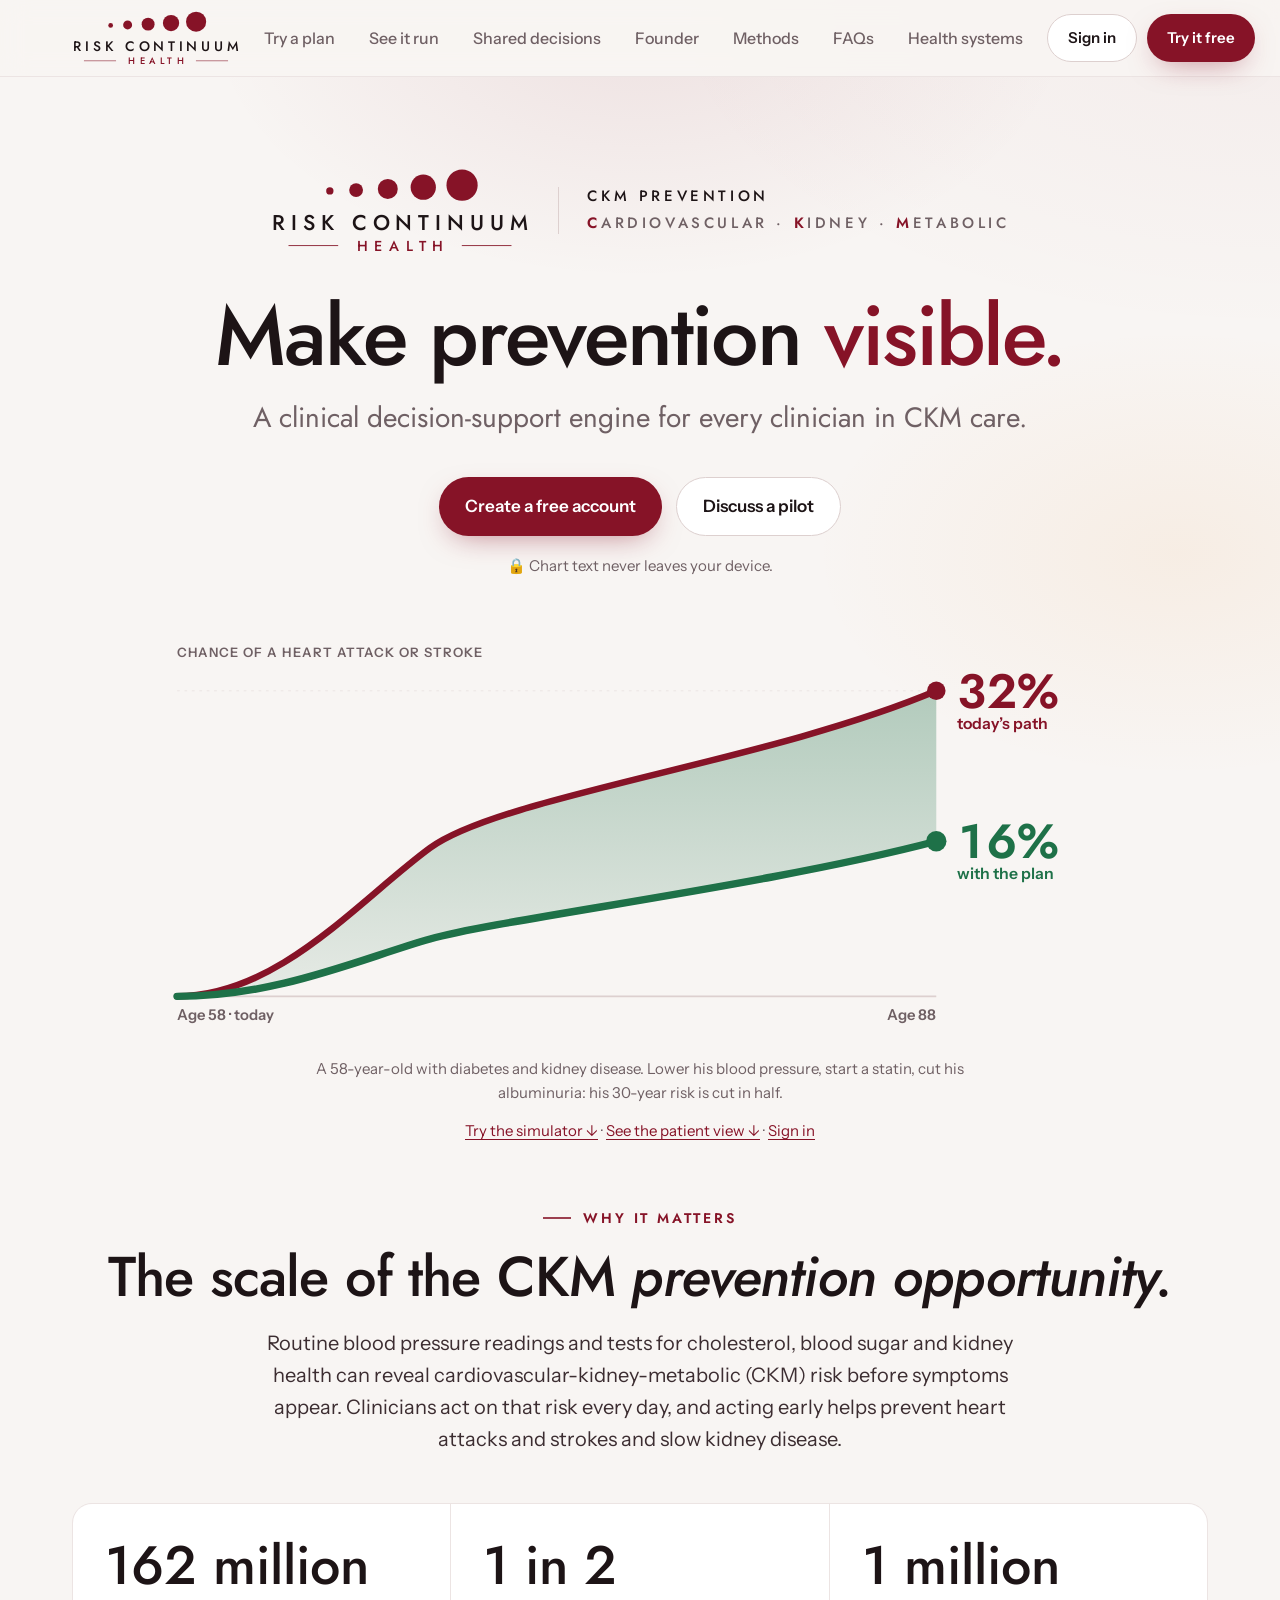
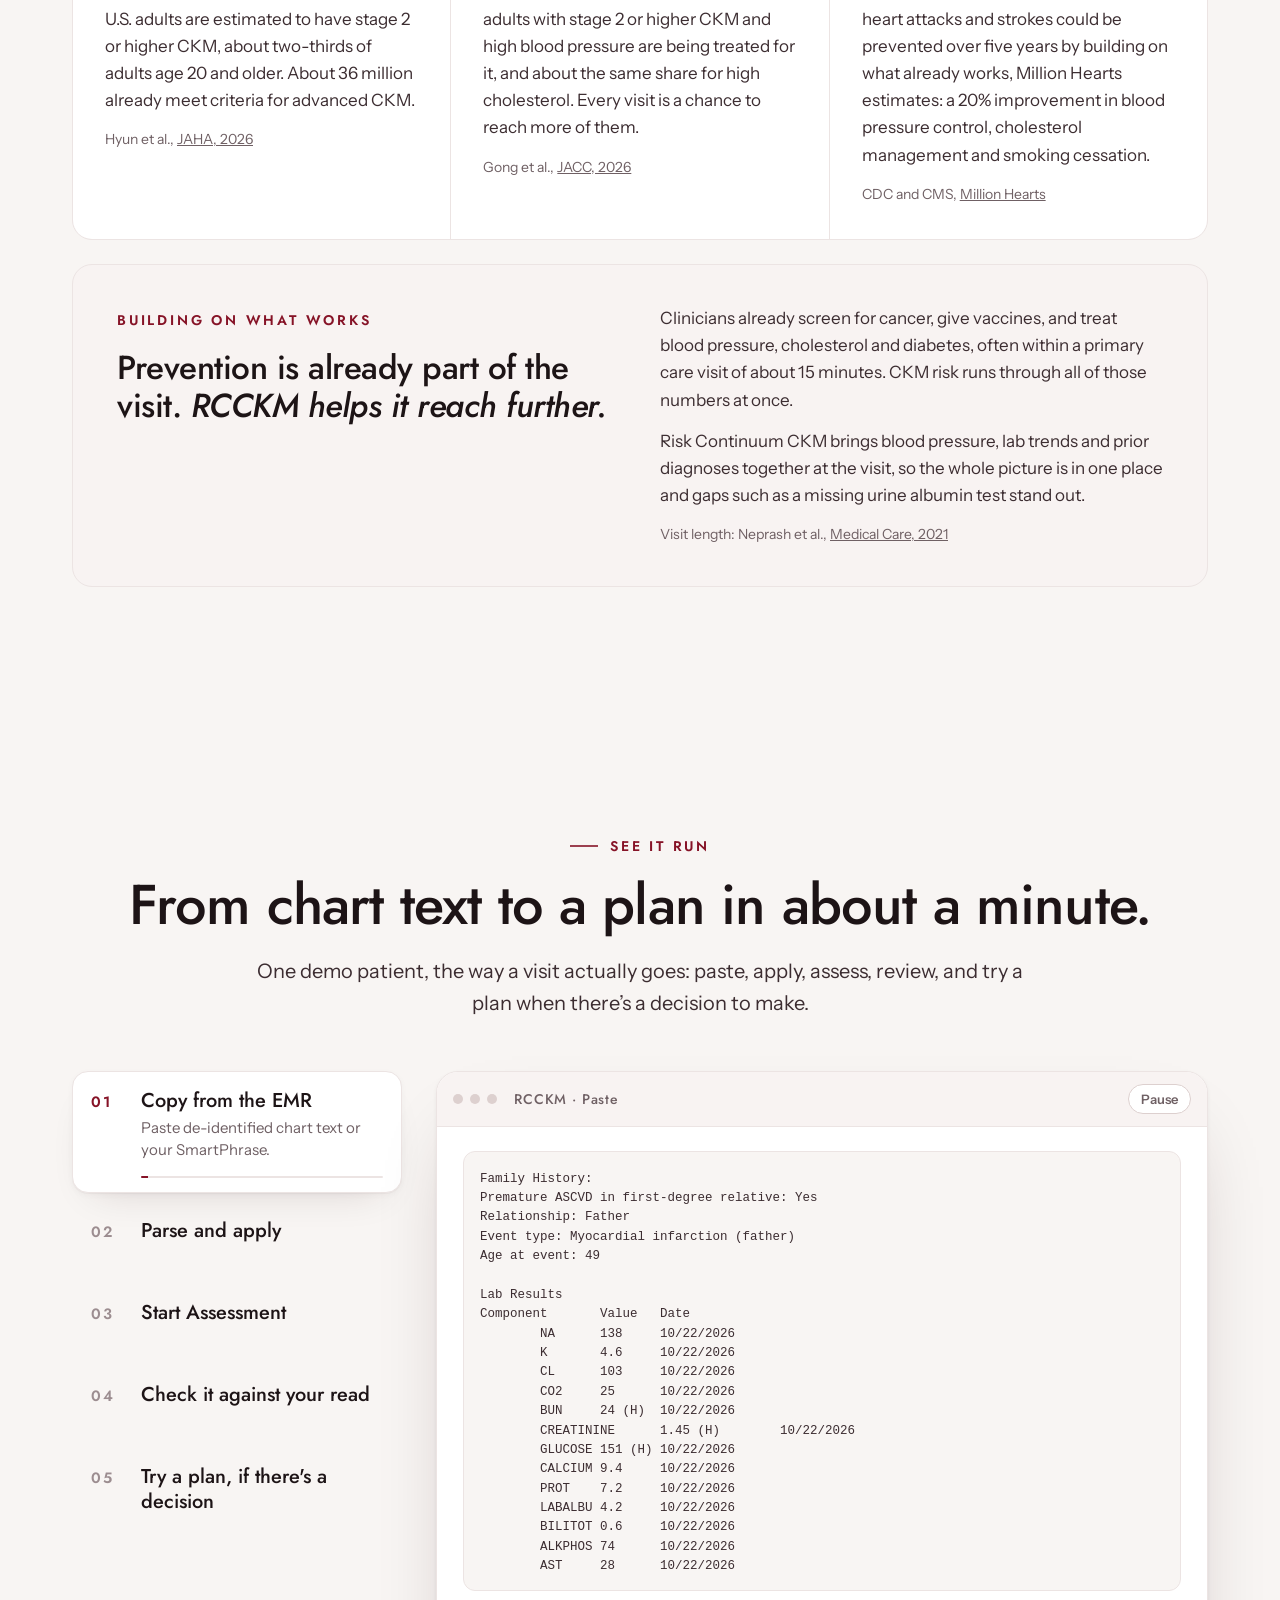
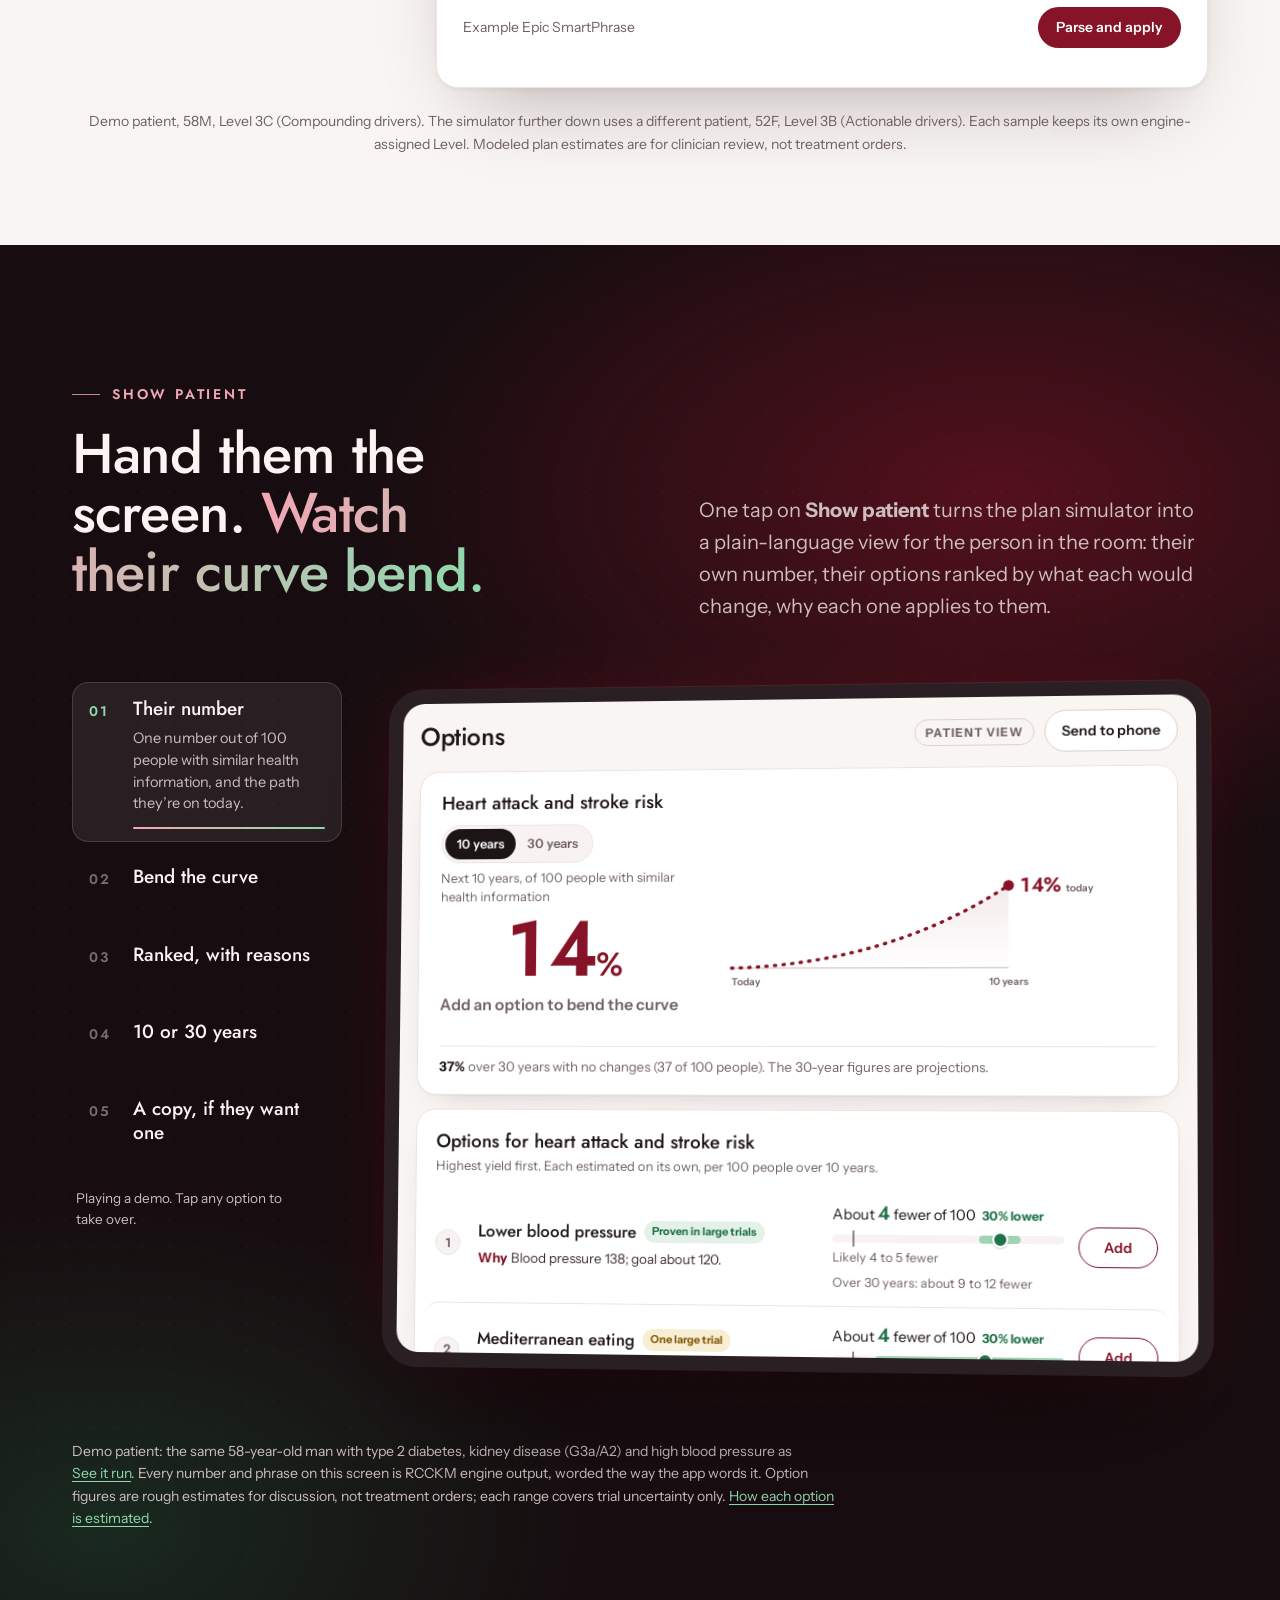
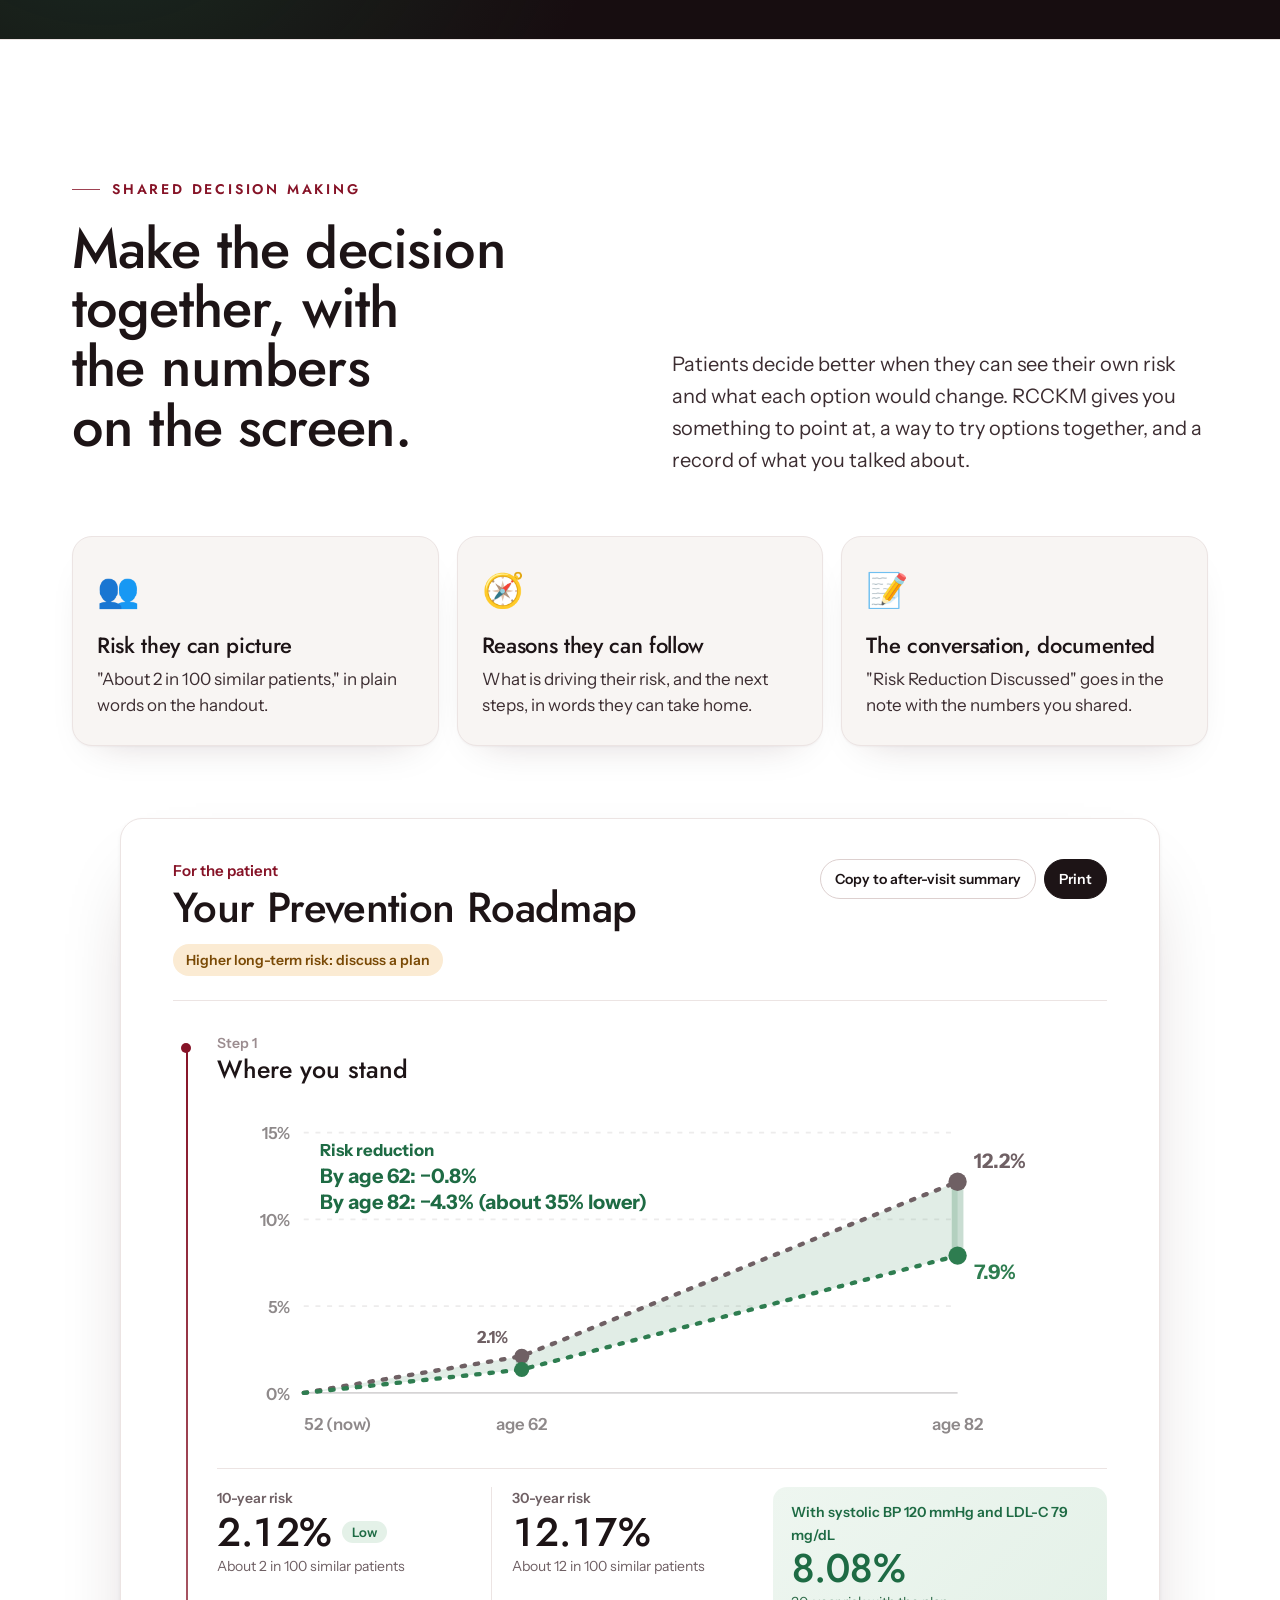
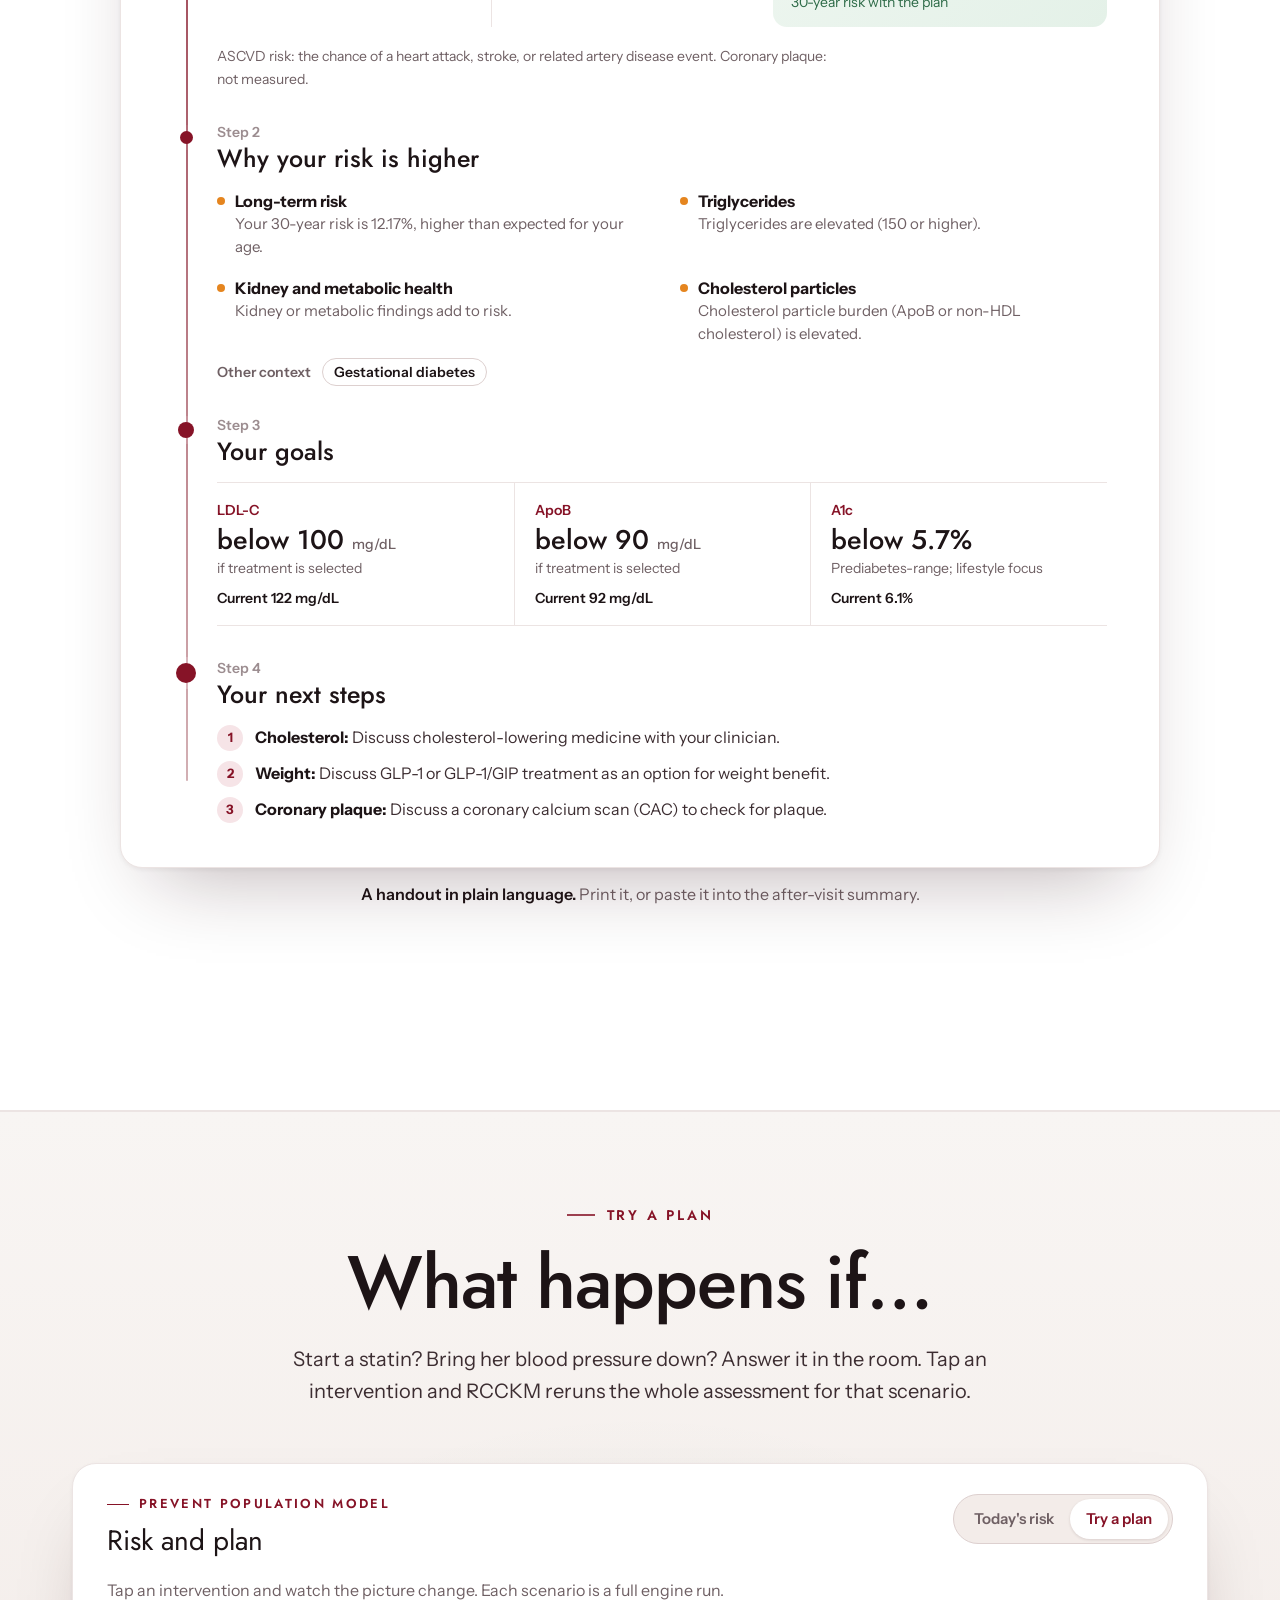
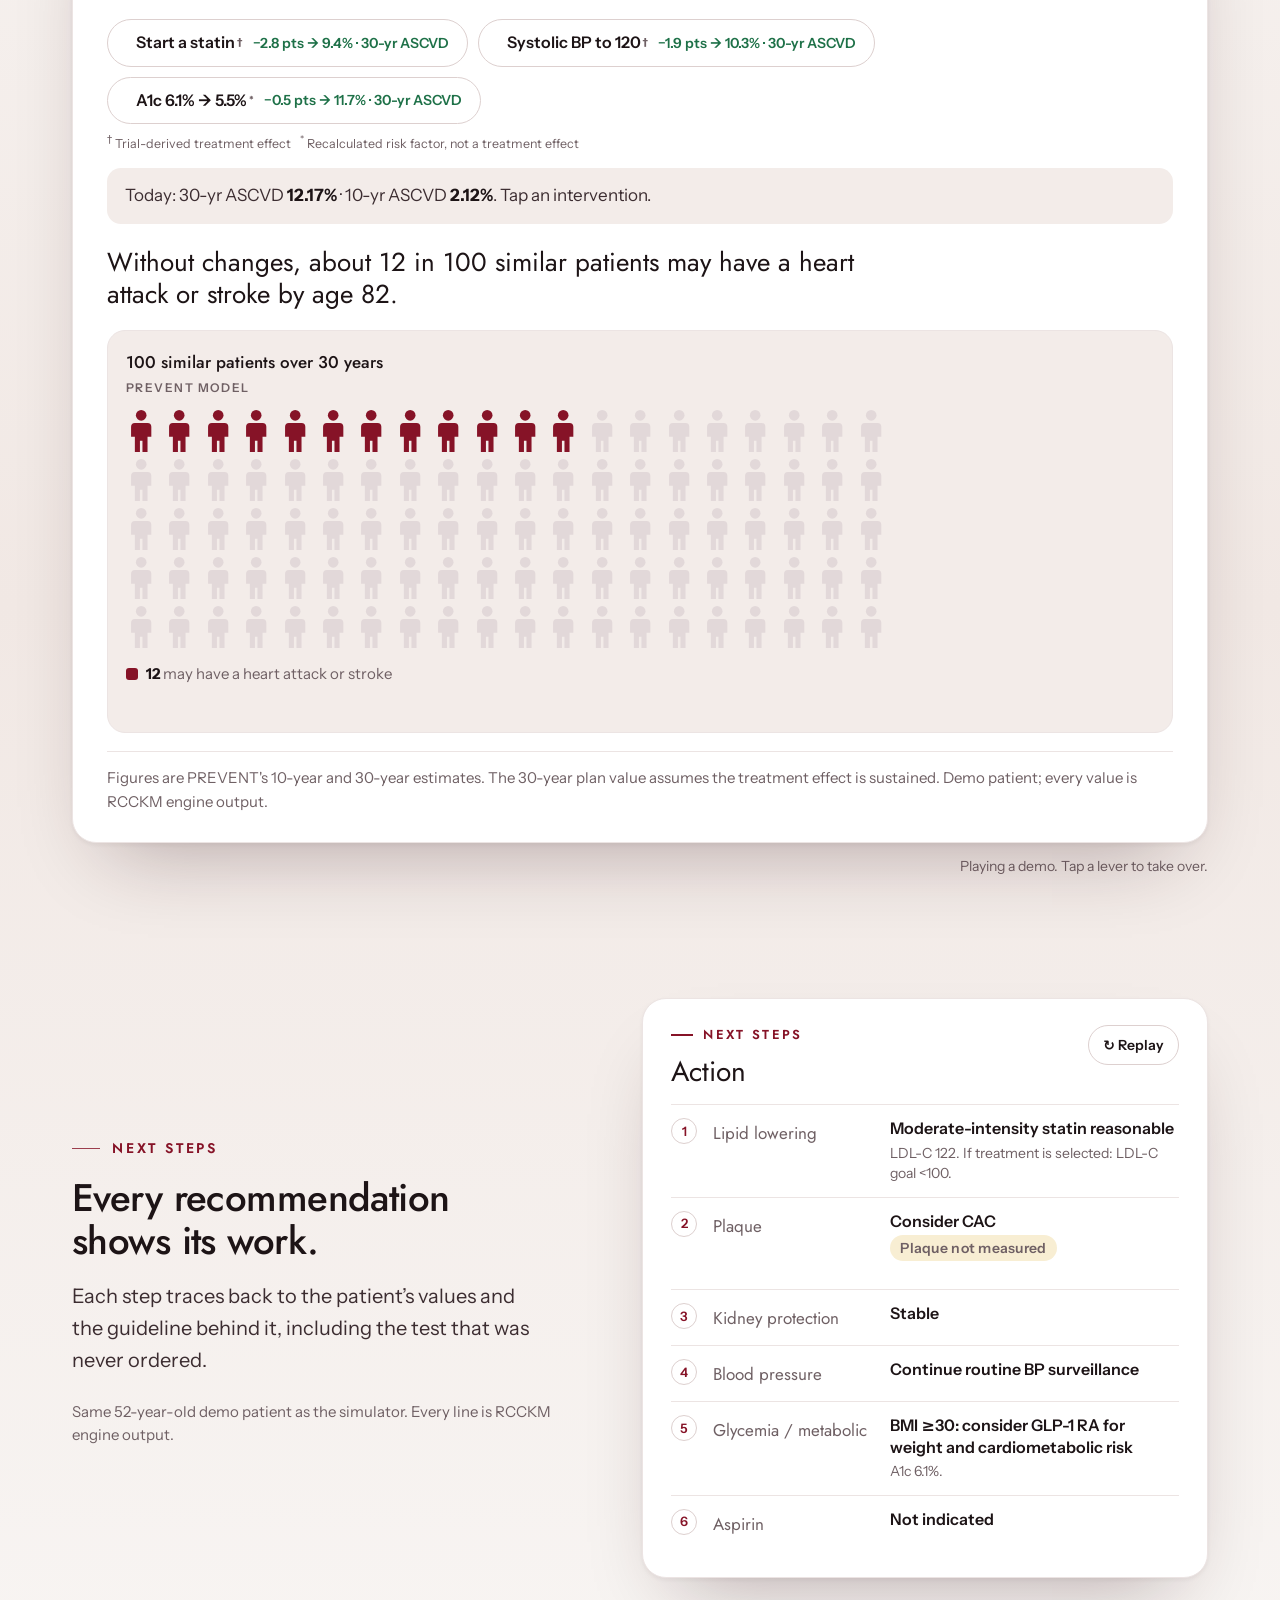
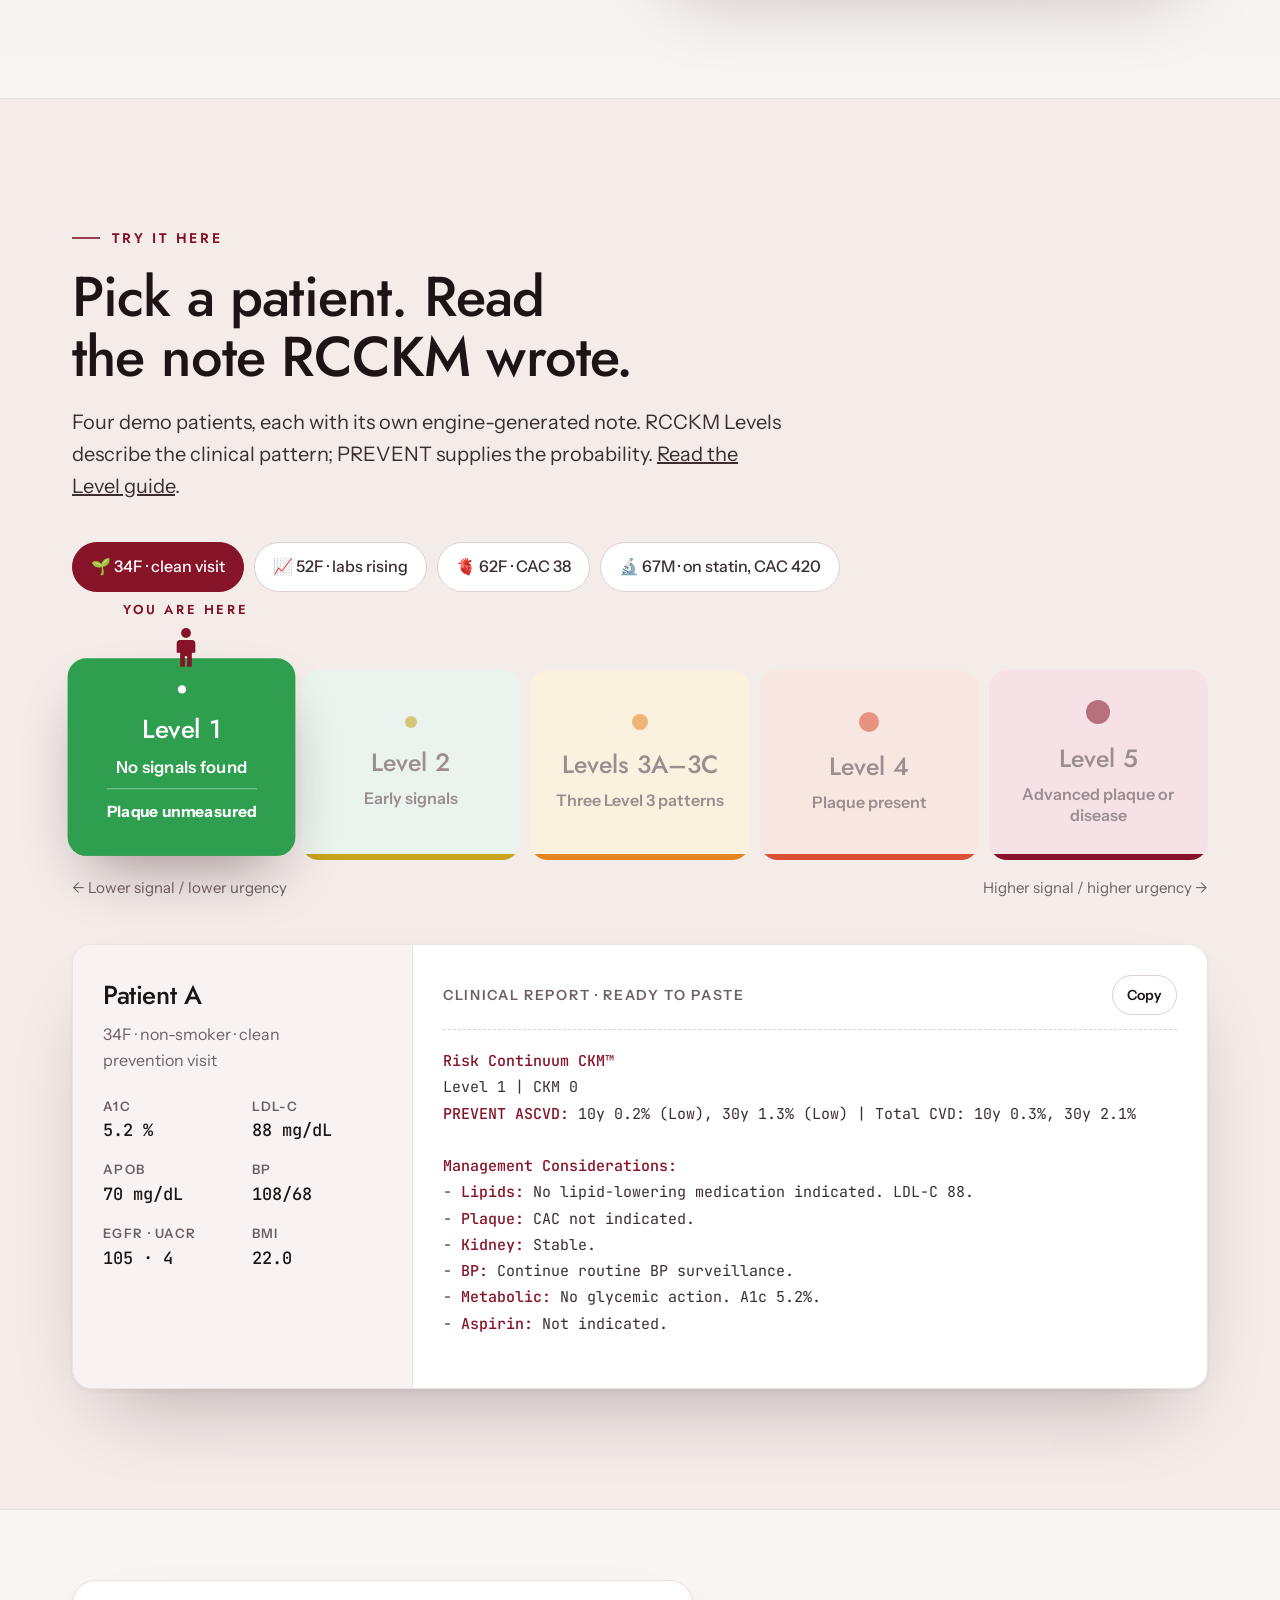
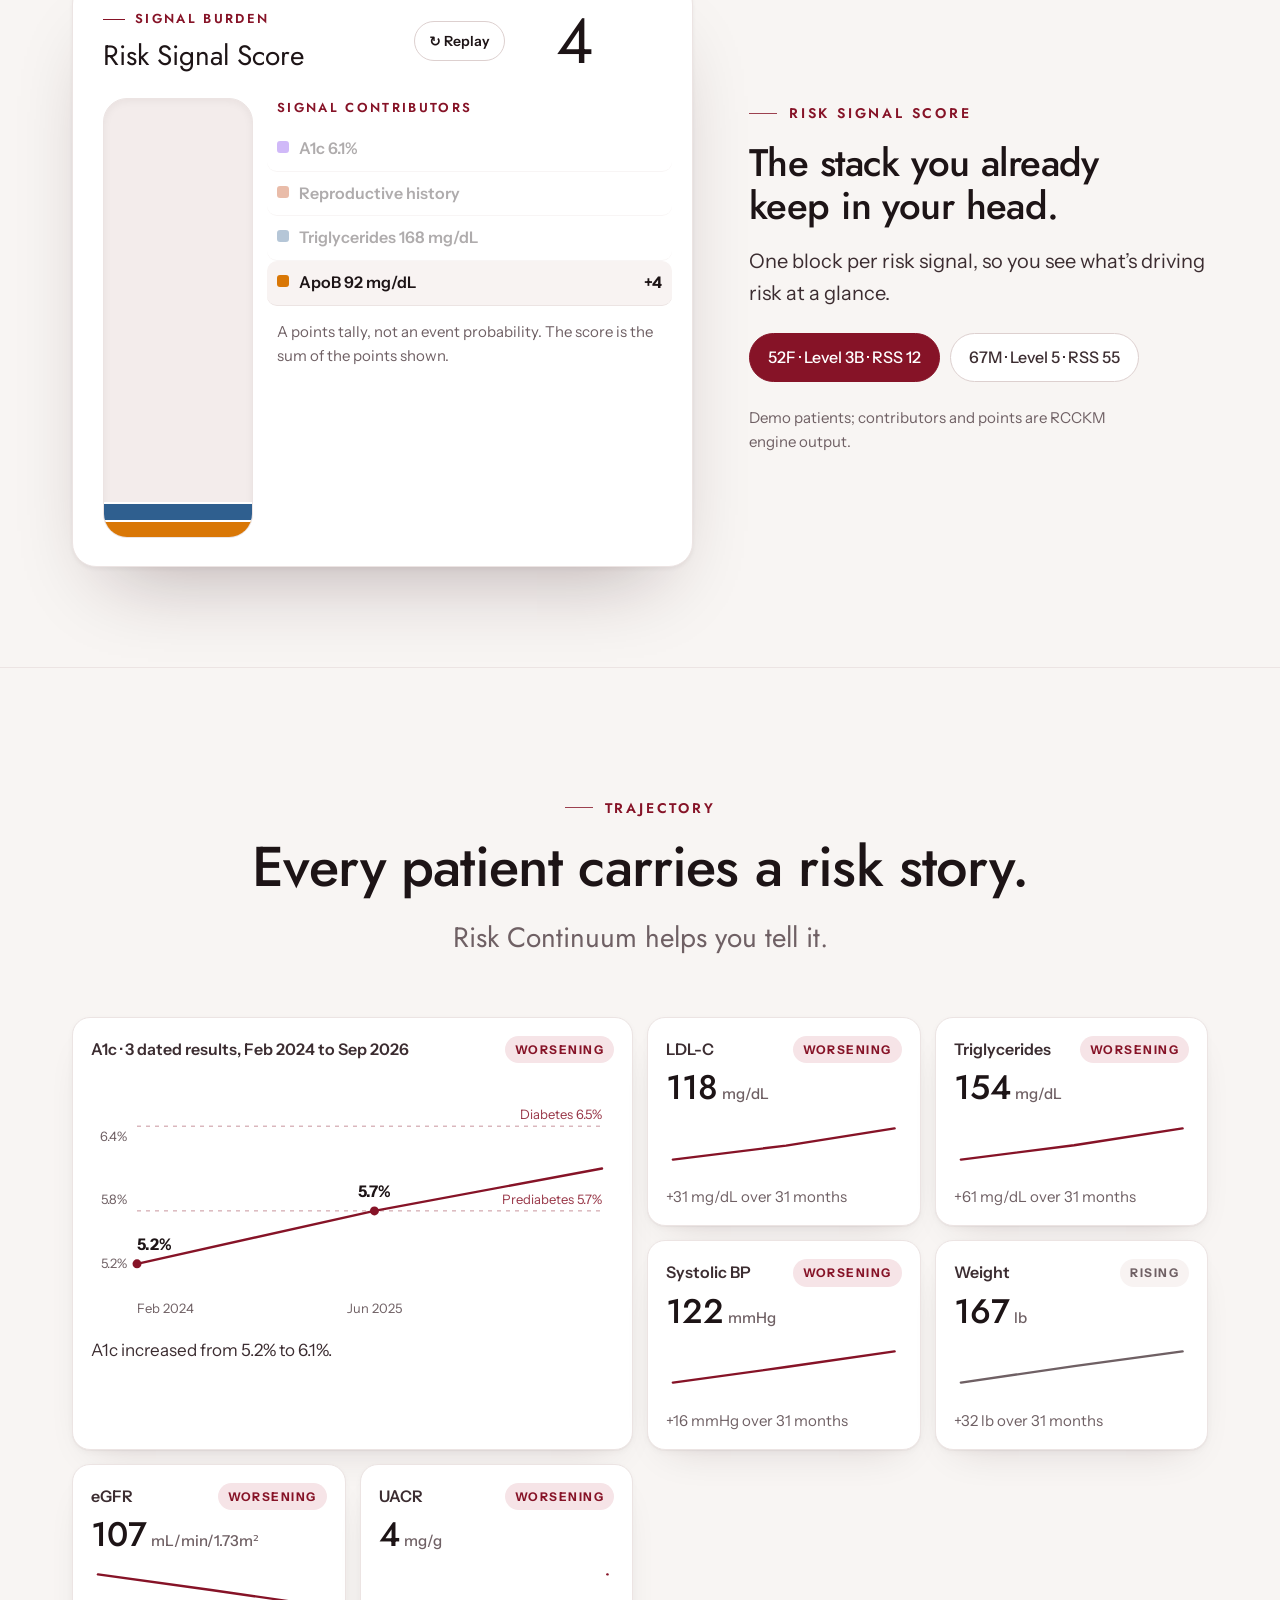
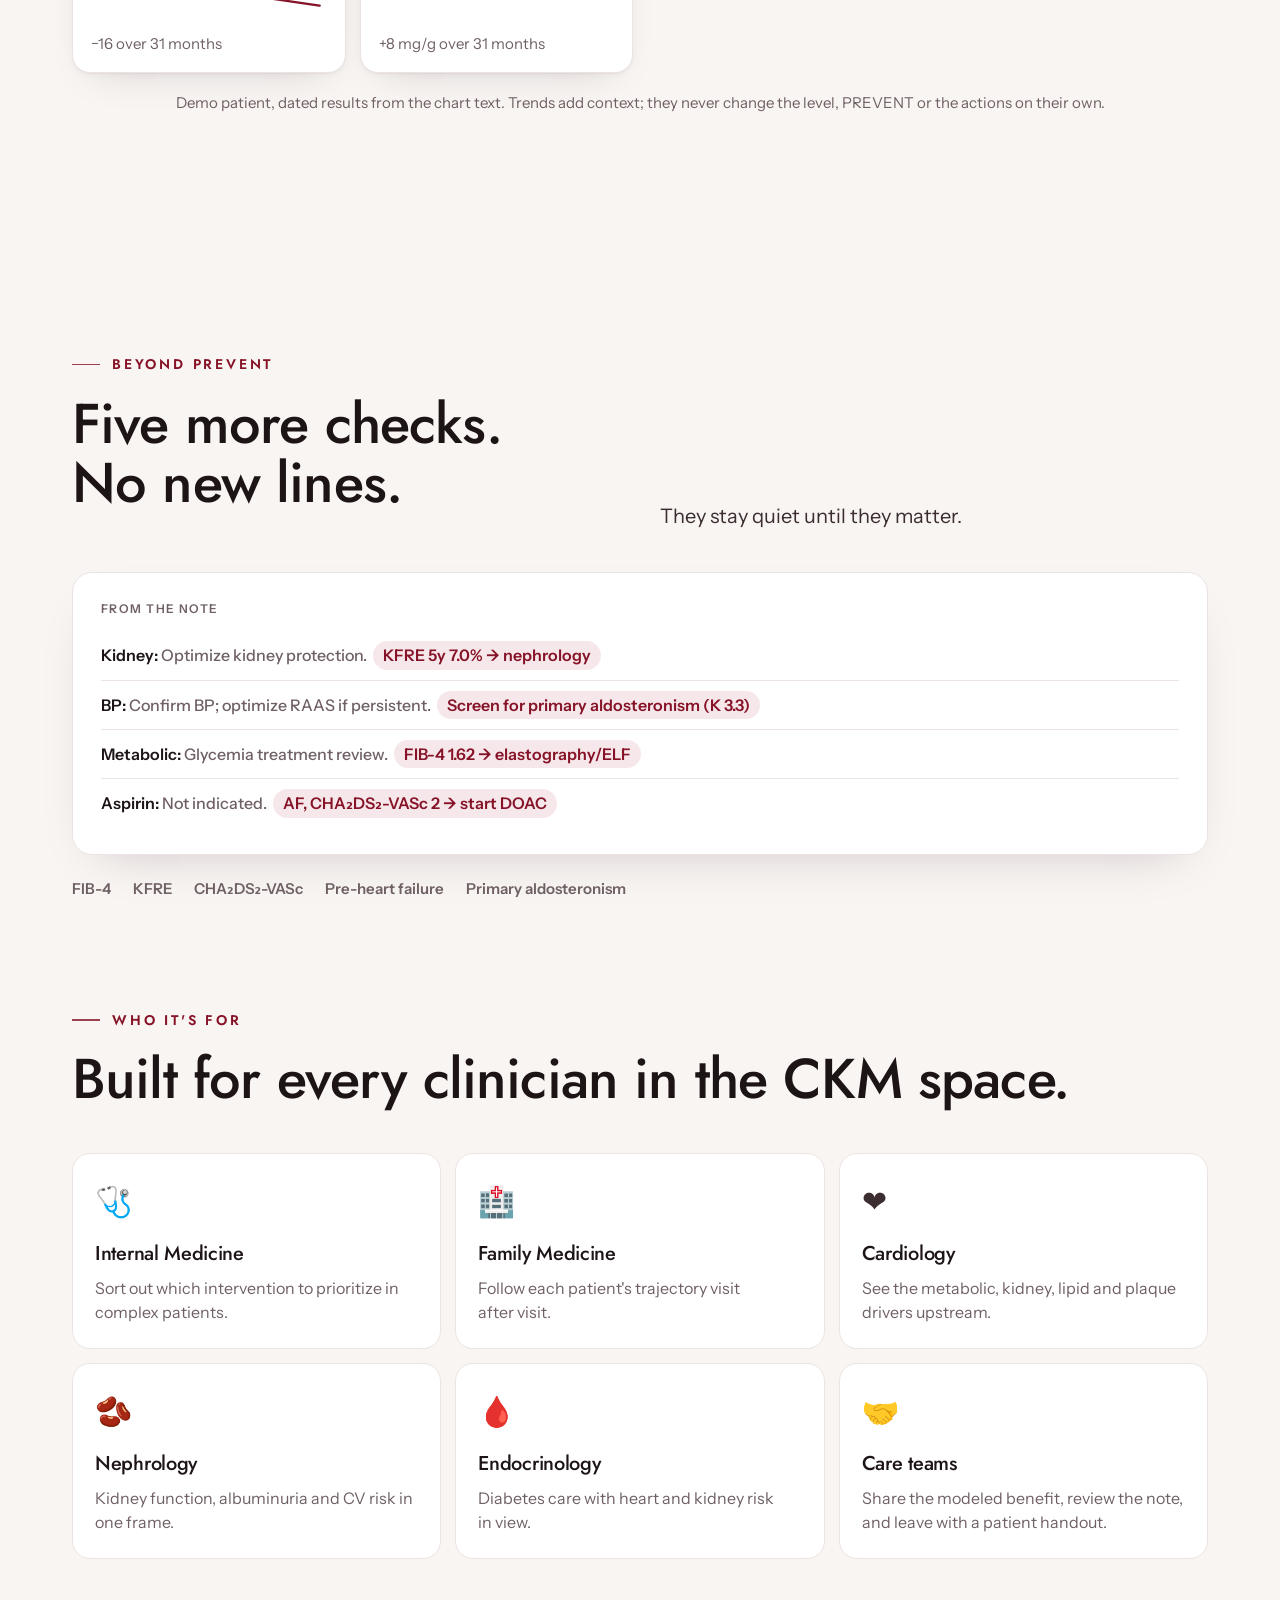
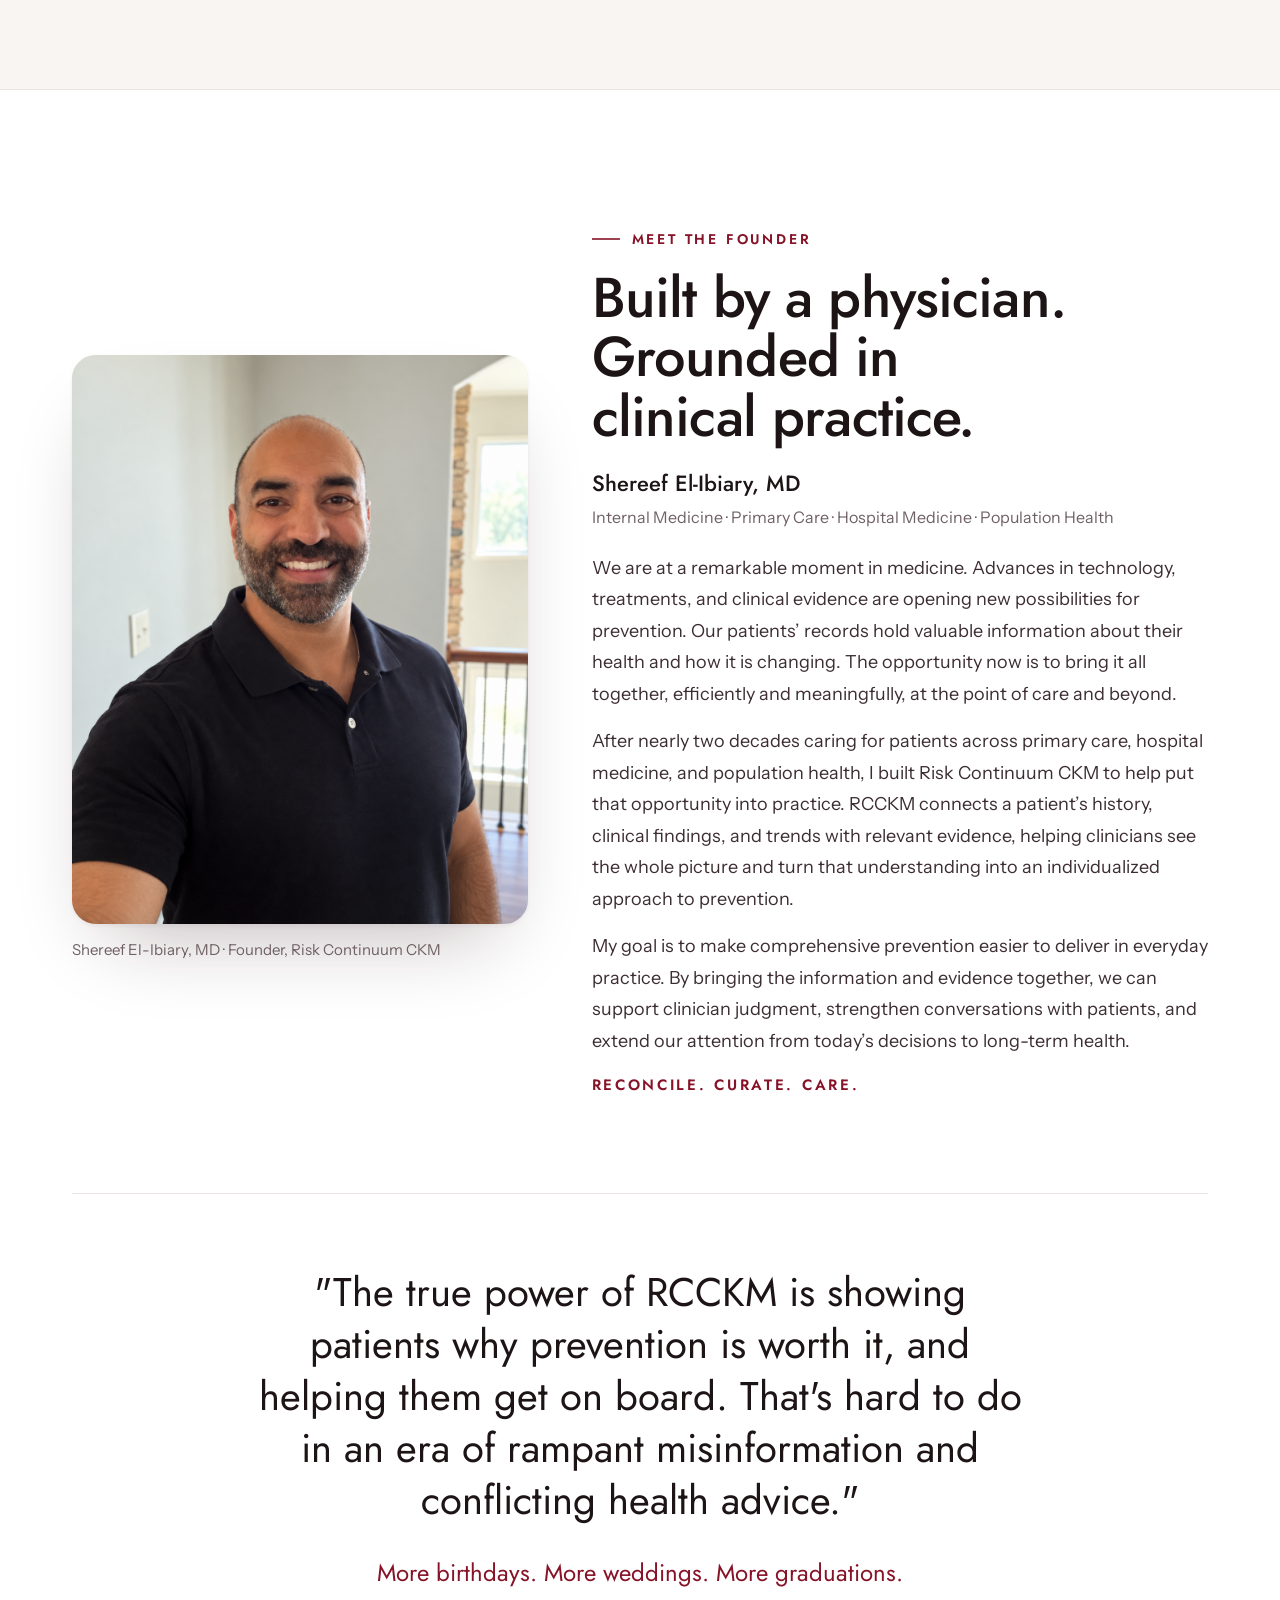
==== commit c4898652: "Credit existing prevention in the CKM section and spell out million Co-Authored-By: Claude Opus 5.5 " ====
--- a/index.html
+++ b/index.html
@@ -1057,33 +1057,33 @@
     <div class="stats-head center reveal">
       <span class="eyebrow">Why it matters</span>
       <h2 class="h2" id="stats-h2">The scale of the CKM <em>prevention opportunity.</em></h2>
-      <p class="lede">Routine blood pressure readings and tests for cholesterol, blood sugar and kidney health can reveal cardiovascular-kidney-metabolic (CKM) risk before symptoms appear. Acting early can help prevent heart attacks and strokes and slow kidney disease.</p>
+      <p class="lede">Routine blood pressure readings and tests for cholesterol, blood sugar and kidney health can reveal cardiovascular-kidney-metabolic (CKM) risk before symptoms appear. Clinicians act on that risk every day, and acting early helps prevent heart attacks and strokes and slow kidney disease.</p>
     </div>
     <div class="stats-grid reveal">
       <div class="stat">
-        <div class="stat-num">162M</div>
+        <div class="stat-num">162 million</div>
         <p>U.S. adults are estimated to have stage 2 or higher CKM, about two-thirds of adults age 20 and older. About 36 million already meet criteria for advanced CKM.</p>
         <cite>Hyun et al., <a href="https://doi.org/10.1161/JAHA.126.053440" target="_blank" rel="noopener">JAHA, 2026</a></cite>
       </div>
       <div class="stat">
         <div class="stat-num">1 in 2</div>
-        <p>Only about half of adults with stage 2 or higher CKM and high blood pressure are being treated for it. The same is true for high cholesterol.</p>
+        <p>adults with stage 2 or higher CKM and high blood pressure are being treated for it, and about the same share for high cholesterol. Every visit is a chance to reach more of them.</p>
         <cite>Gong et al., <a href="https://doi.org/10.1016/j.jacc.2026.04.031" target="_blank" rel="noopener">JACC, 2026</a></cite>
       </div>
       <div class="stat">
-        <div class="stat-num">1M</div>
-        <p>heart attacks and strokes could be prevented over five years, Million Hearts estimates, with a 20% improvement in blood pressure control, cholesterol management and smoking cessation.</p>
+        <div class="stat-num">1 million</div>
+        <p>heart attacks and strokes could be prevented over five years by building on what already works, Million Hearts estimates: a 20% improvement in blood pressure control, cholesterol management and smoking cessation.</p>
         <cite>CDC and CMS, <a href="https://millionhearts.hhs.gov/about-million-hearts/index.html" target="_blank" rel="noopener">Million Hearts</a></cite>
       </div>
     </div>
     <div class="stats-routine reveal">
       <div>
-        <span class="stats-routine-k">Make prevention routine</span>
-        <h3>Cancer screening made prevention part of the visit. <em>CKM deserves the same.</em></h3>
+        <span class="stats-routine-k">Building on what works</span>
+        <h3>Prevention is already part of the visit. <em>RCCKM helps it reach further.</em></h3>
       </div>
       <div>
-        <p>Cancer screening and vaccination against infectious diseases show how prevention can become part of routine care. CKM prevention deserves that same attention, even in a median primary care visit of about 15 minutes.</p>
-        <p>Risk Continuum CKM brings blood pressure, lab trends and prior diagnoses together at the visit, so gaps such as a missing urine albumin test get caught.</p>
+        <p>Clinicians already screen for cancer, give vaccines, and treat blood pressure, cholesterol and diabetes, often within a primary care visit of about 15 minutes. CKM risk runs through all of those numbers at once.</p>
+        <p>Risk Continuum CKM brings blood pressure, lab trends and prior diagnoses together at the visit, so the whole picture is in one place and gaps such as a missing urine albumin test stand out.</p>
         <cite>Visit length: Neprash et al., <a href="https://pubmed.ncbi.nlm.nih.gov/33301282/" target="_blank" rel="noopener">Medical Care, 2021</a></cite>
       </div>
     </div>
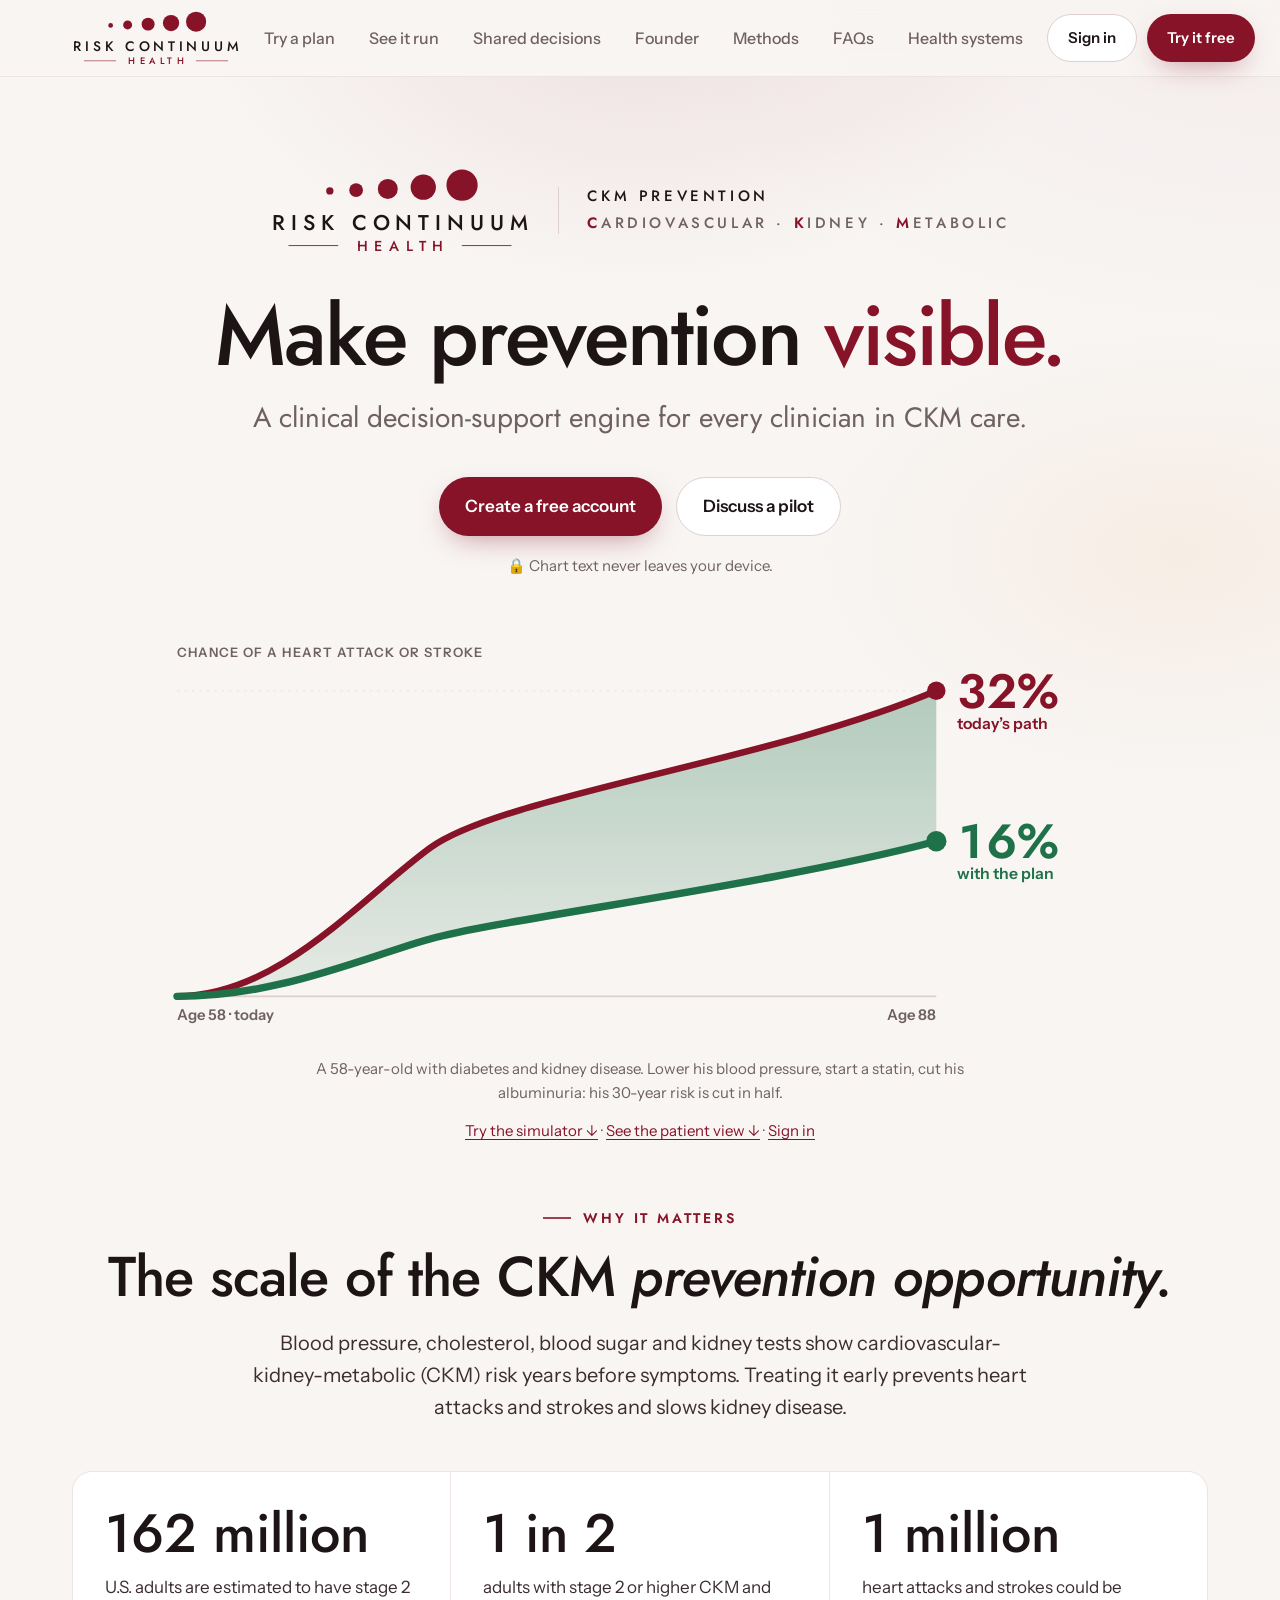
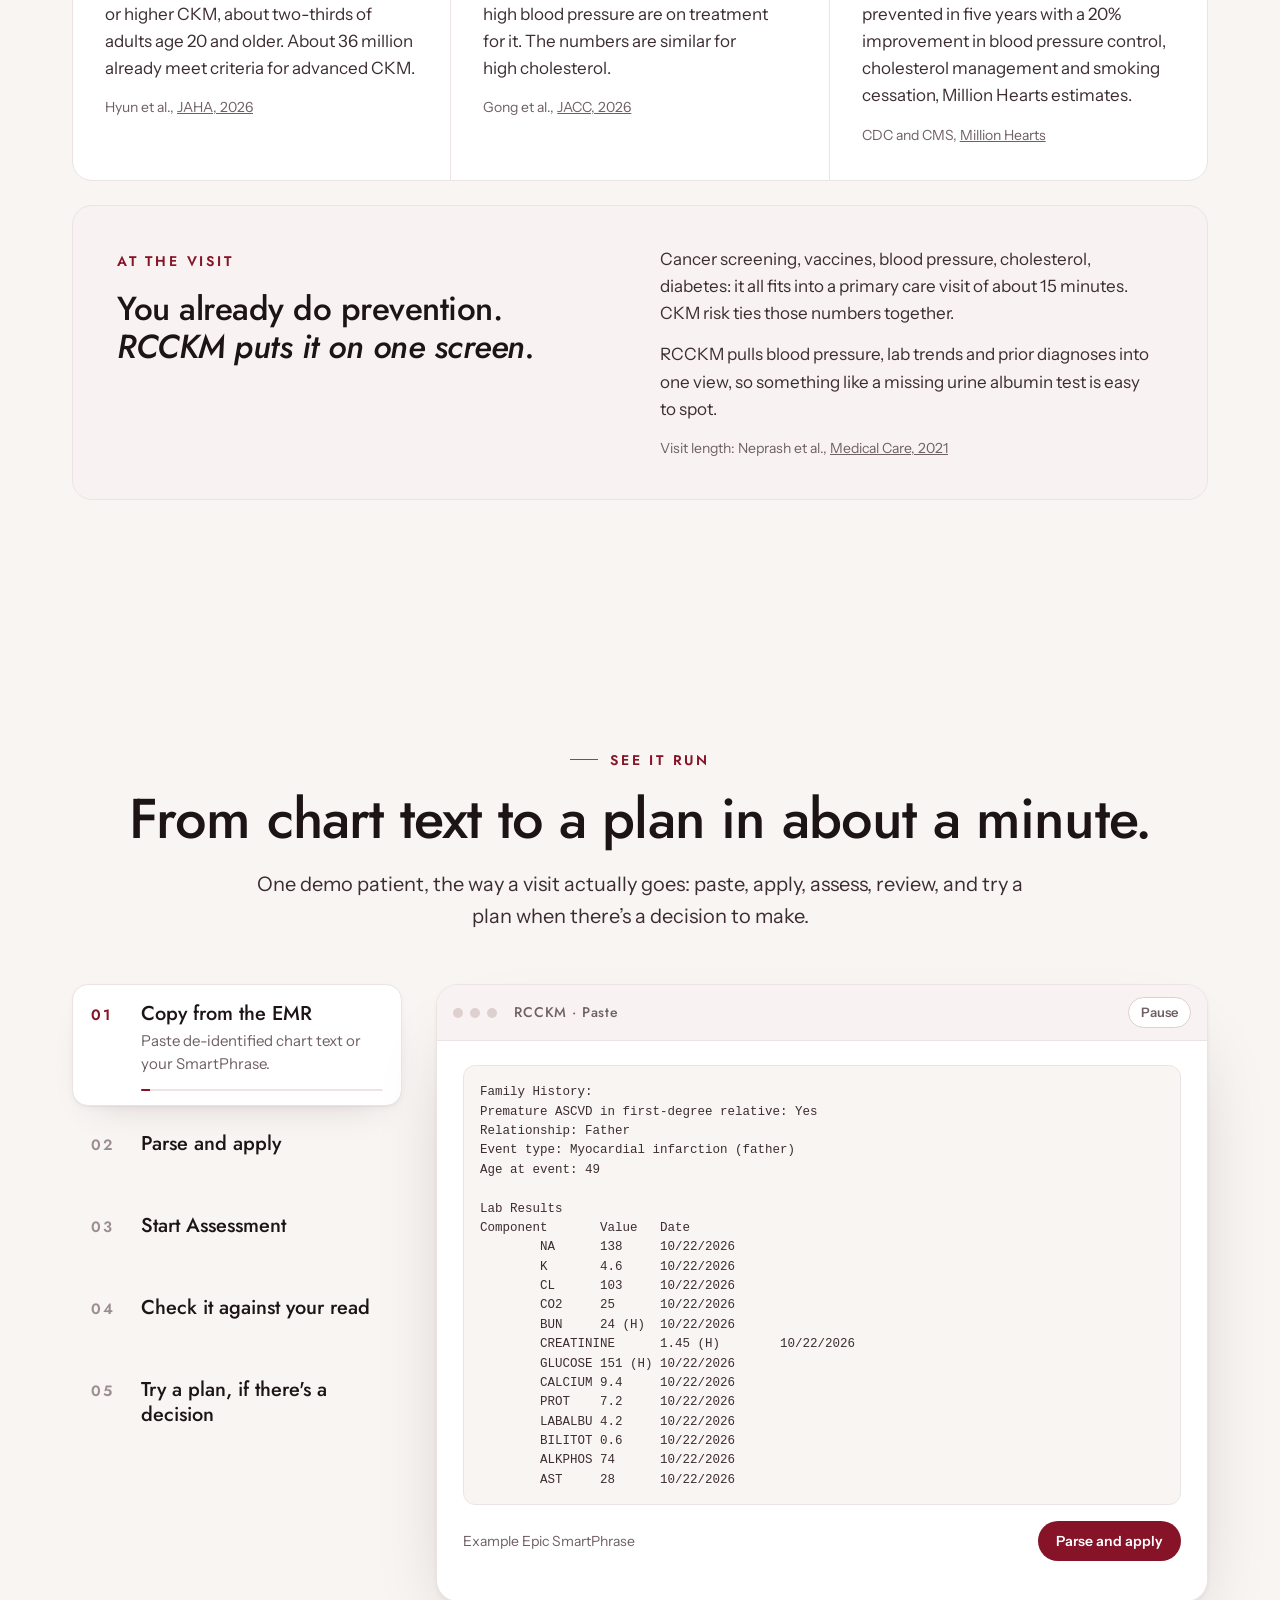
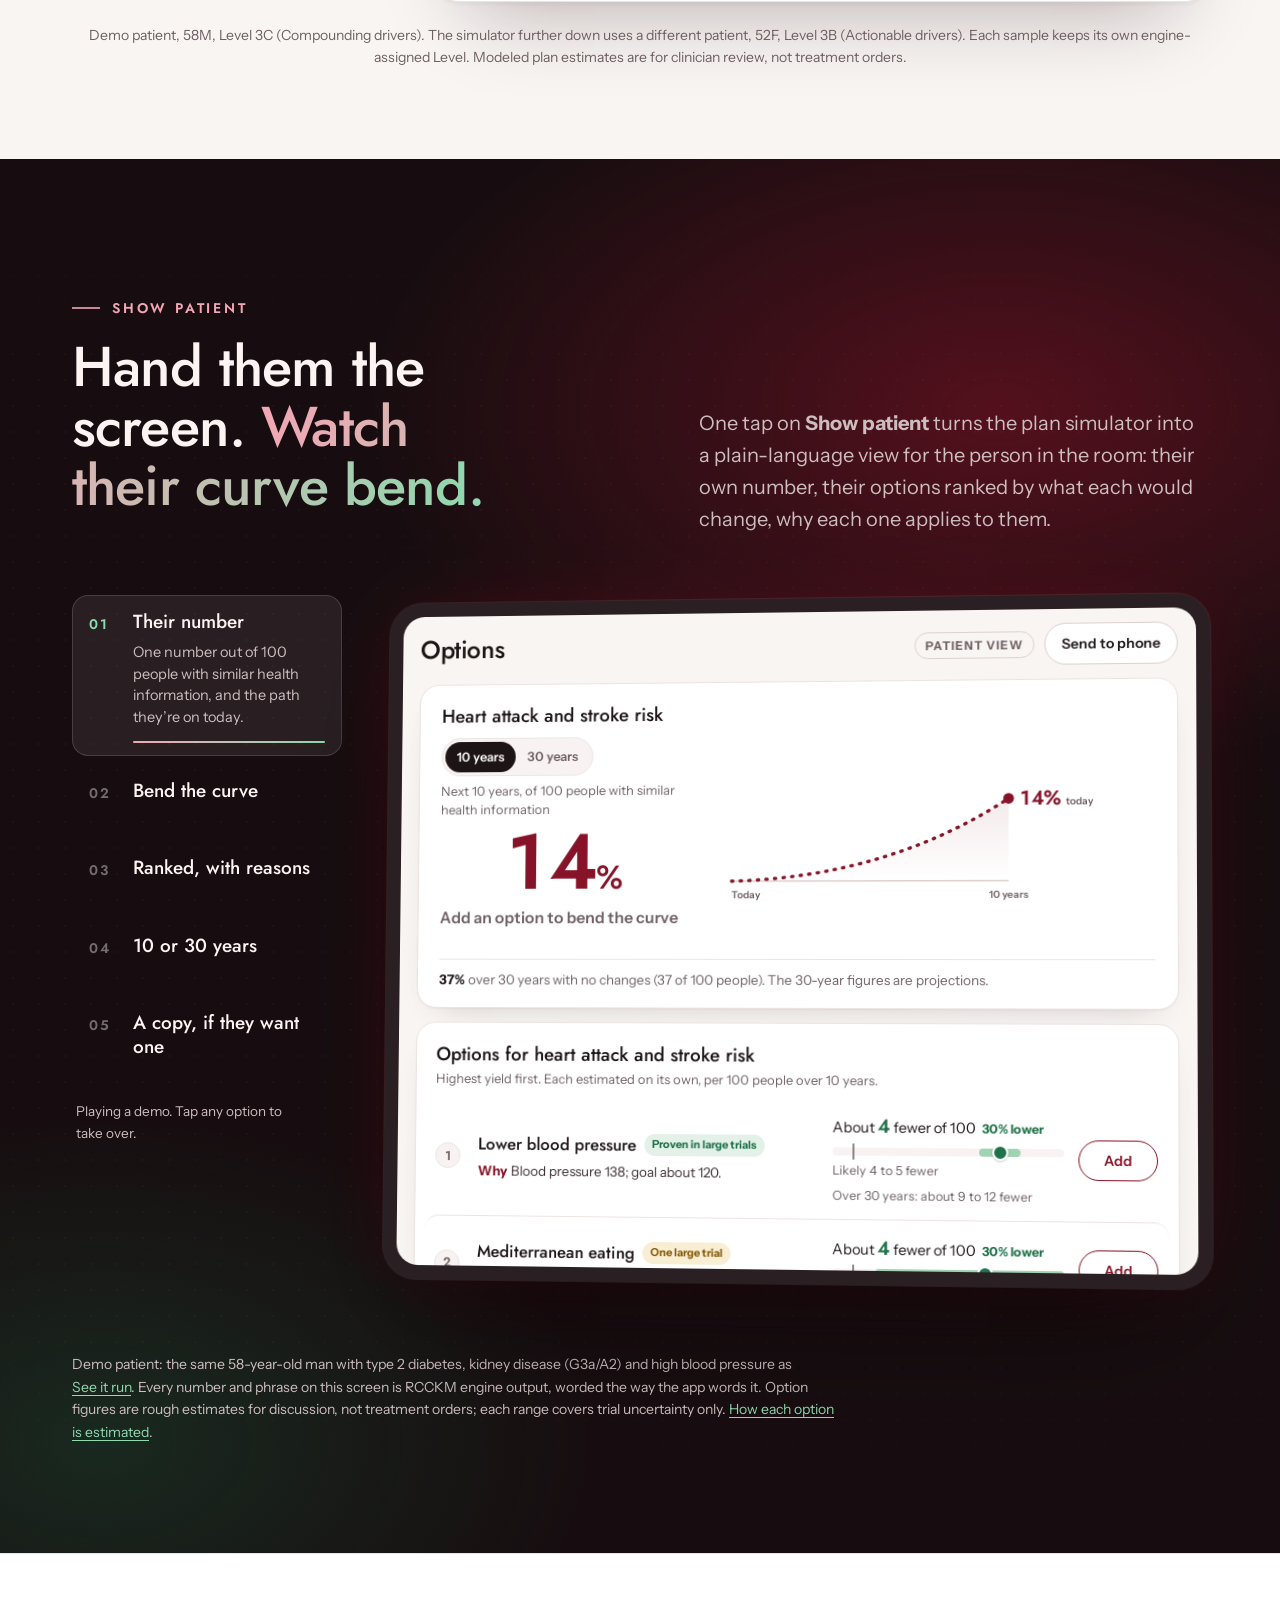
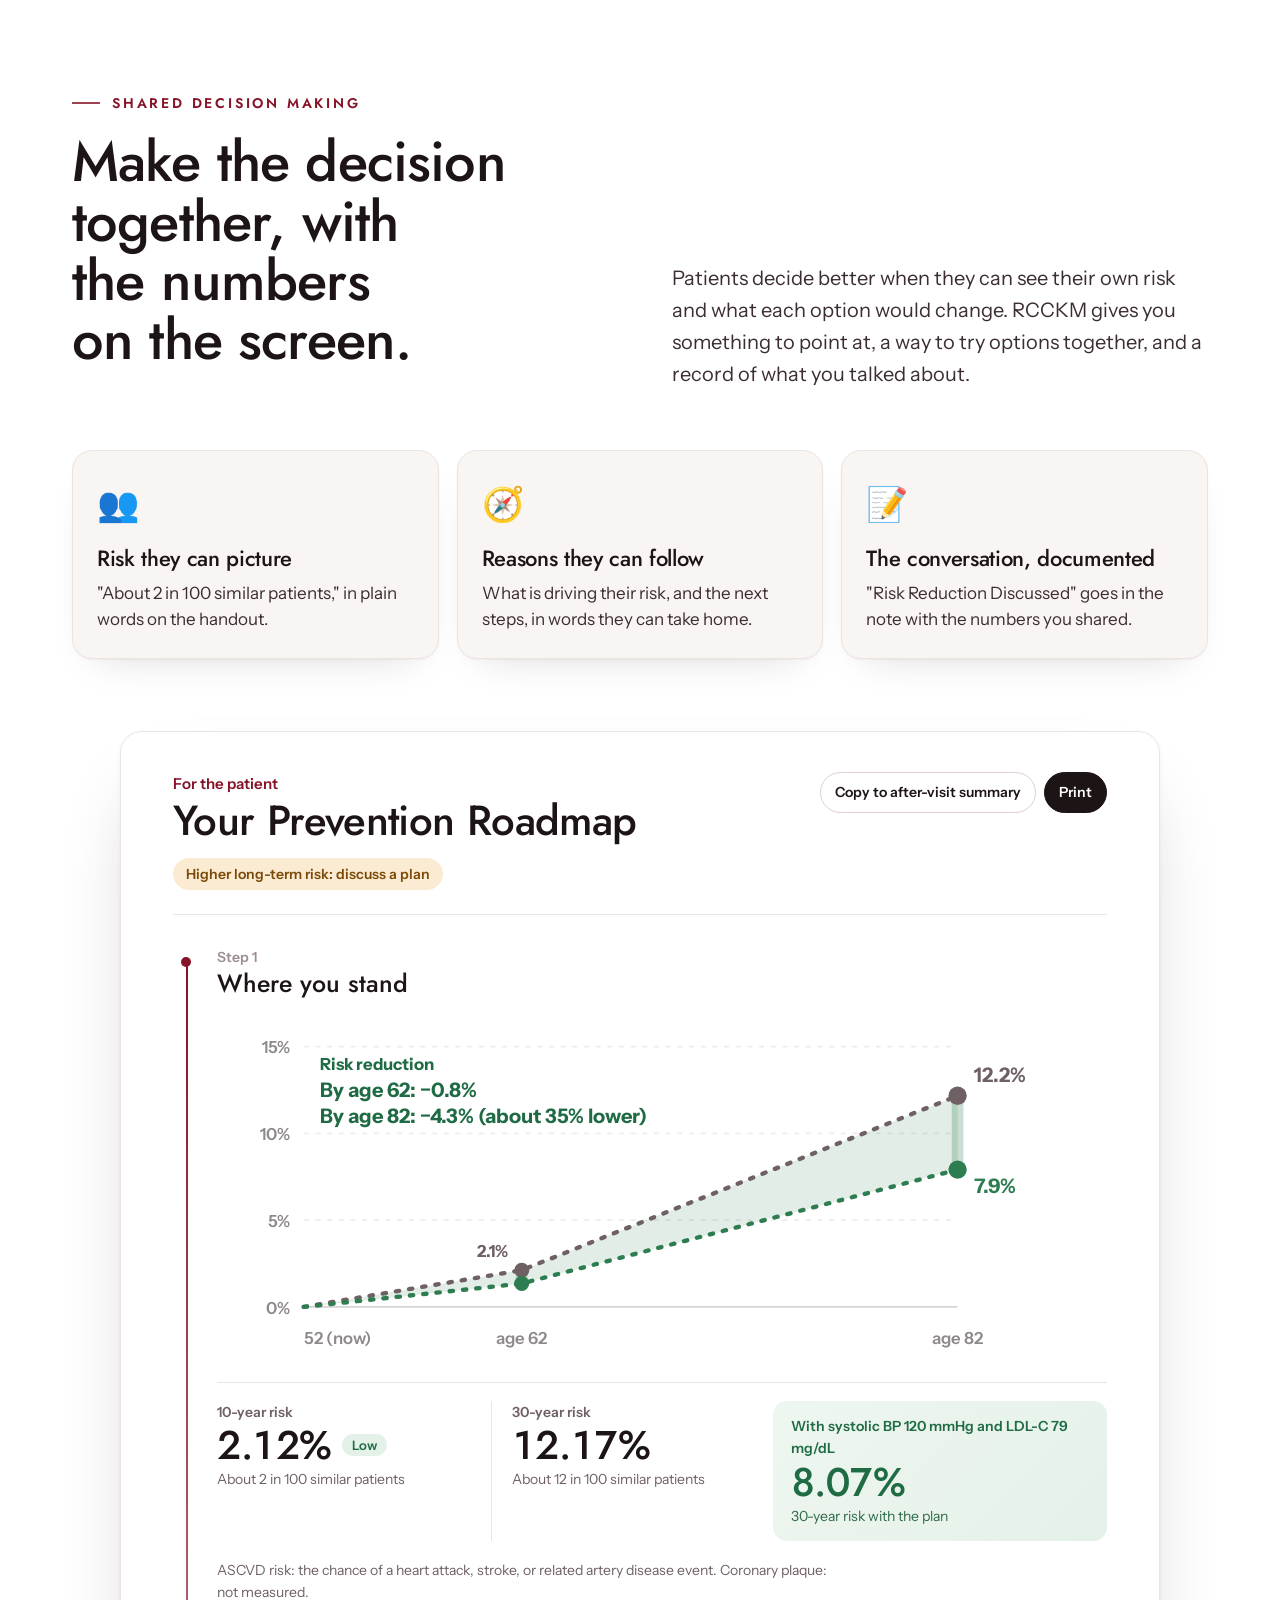
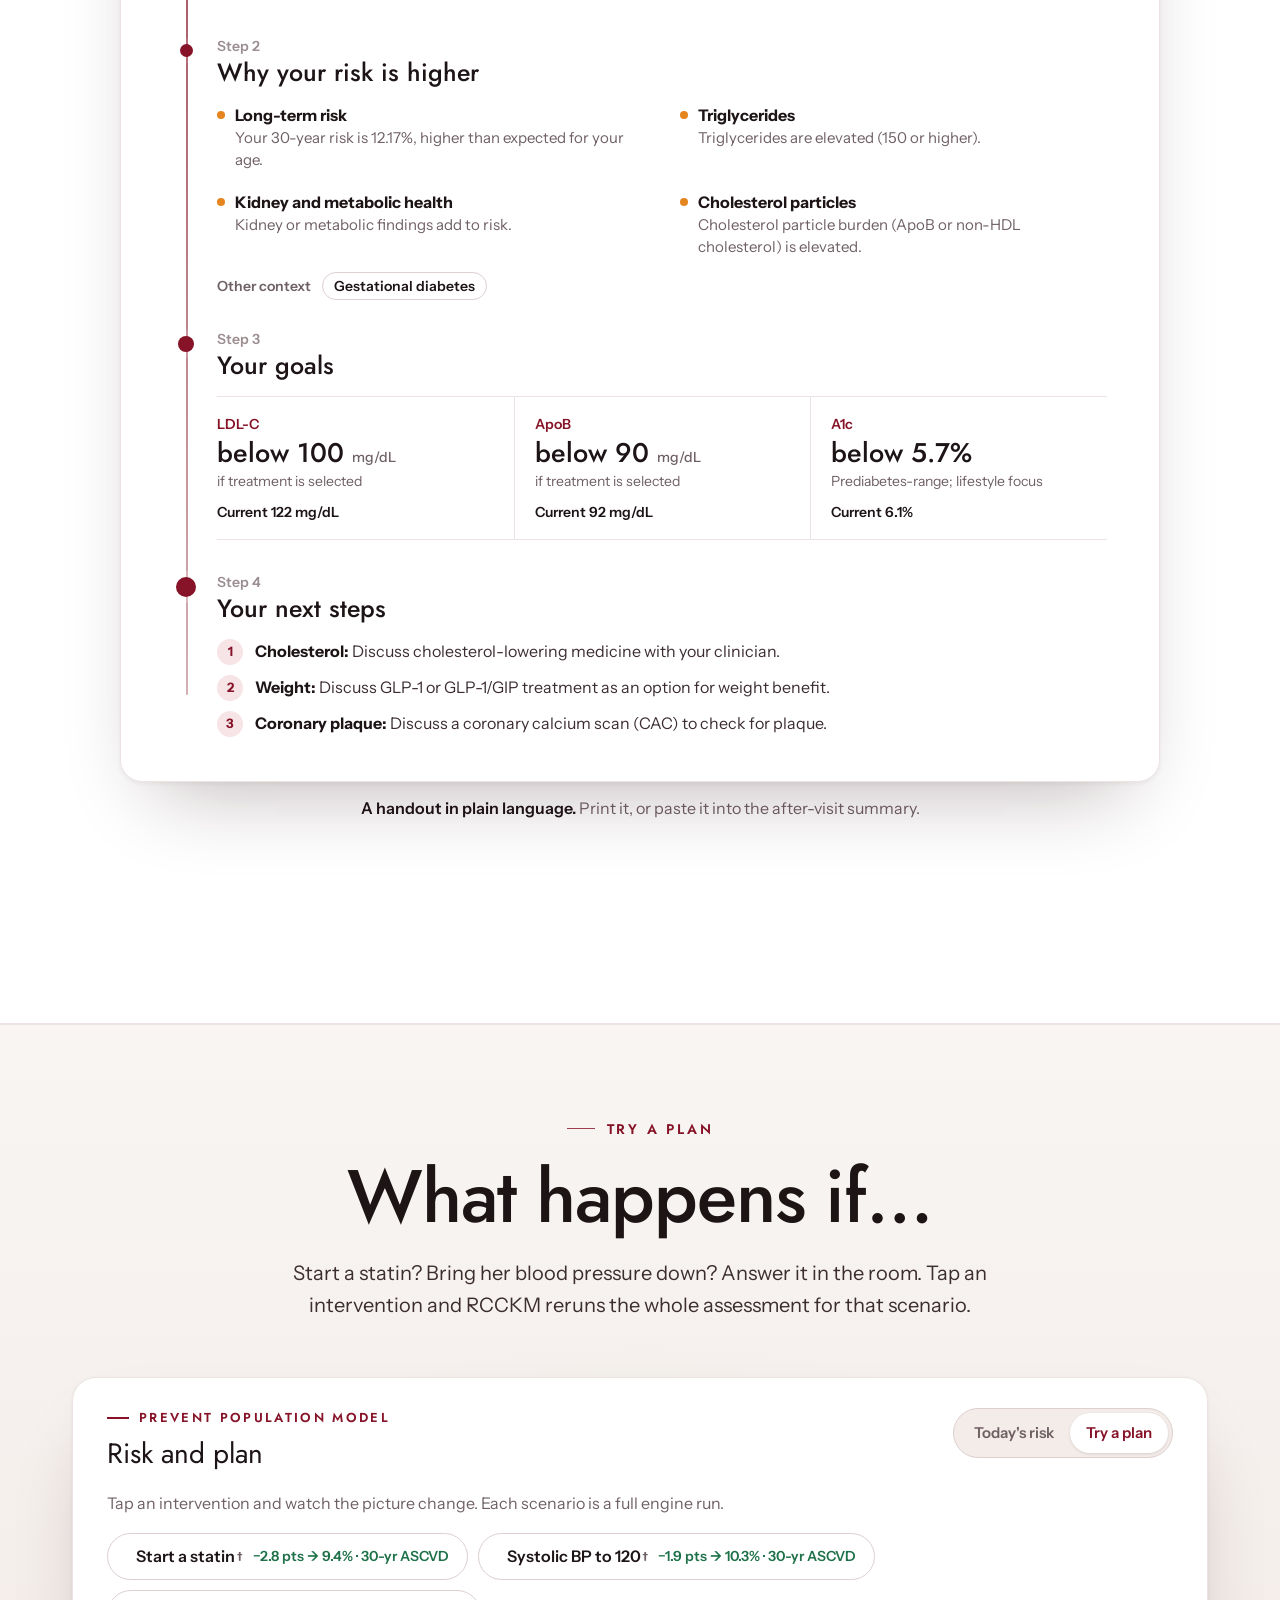
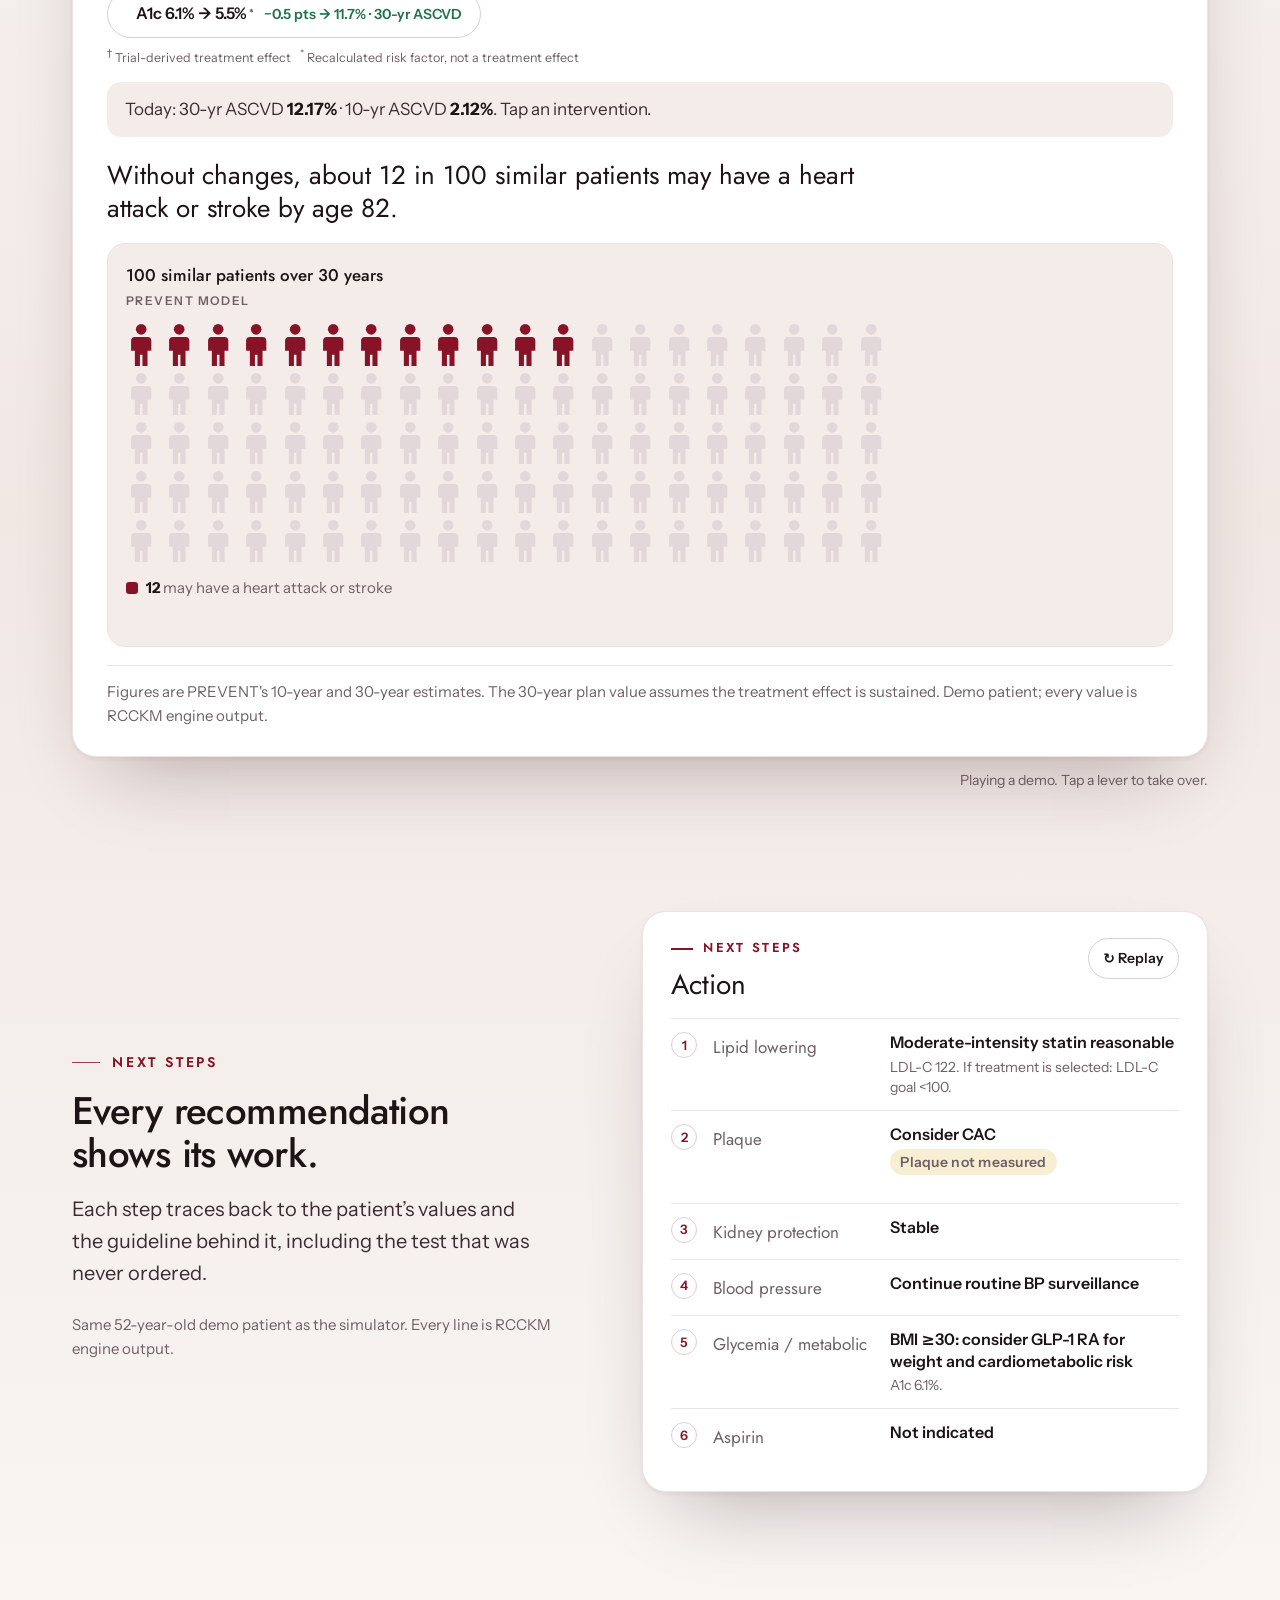
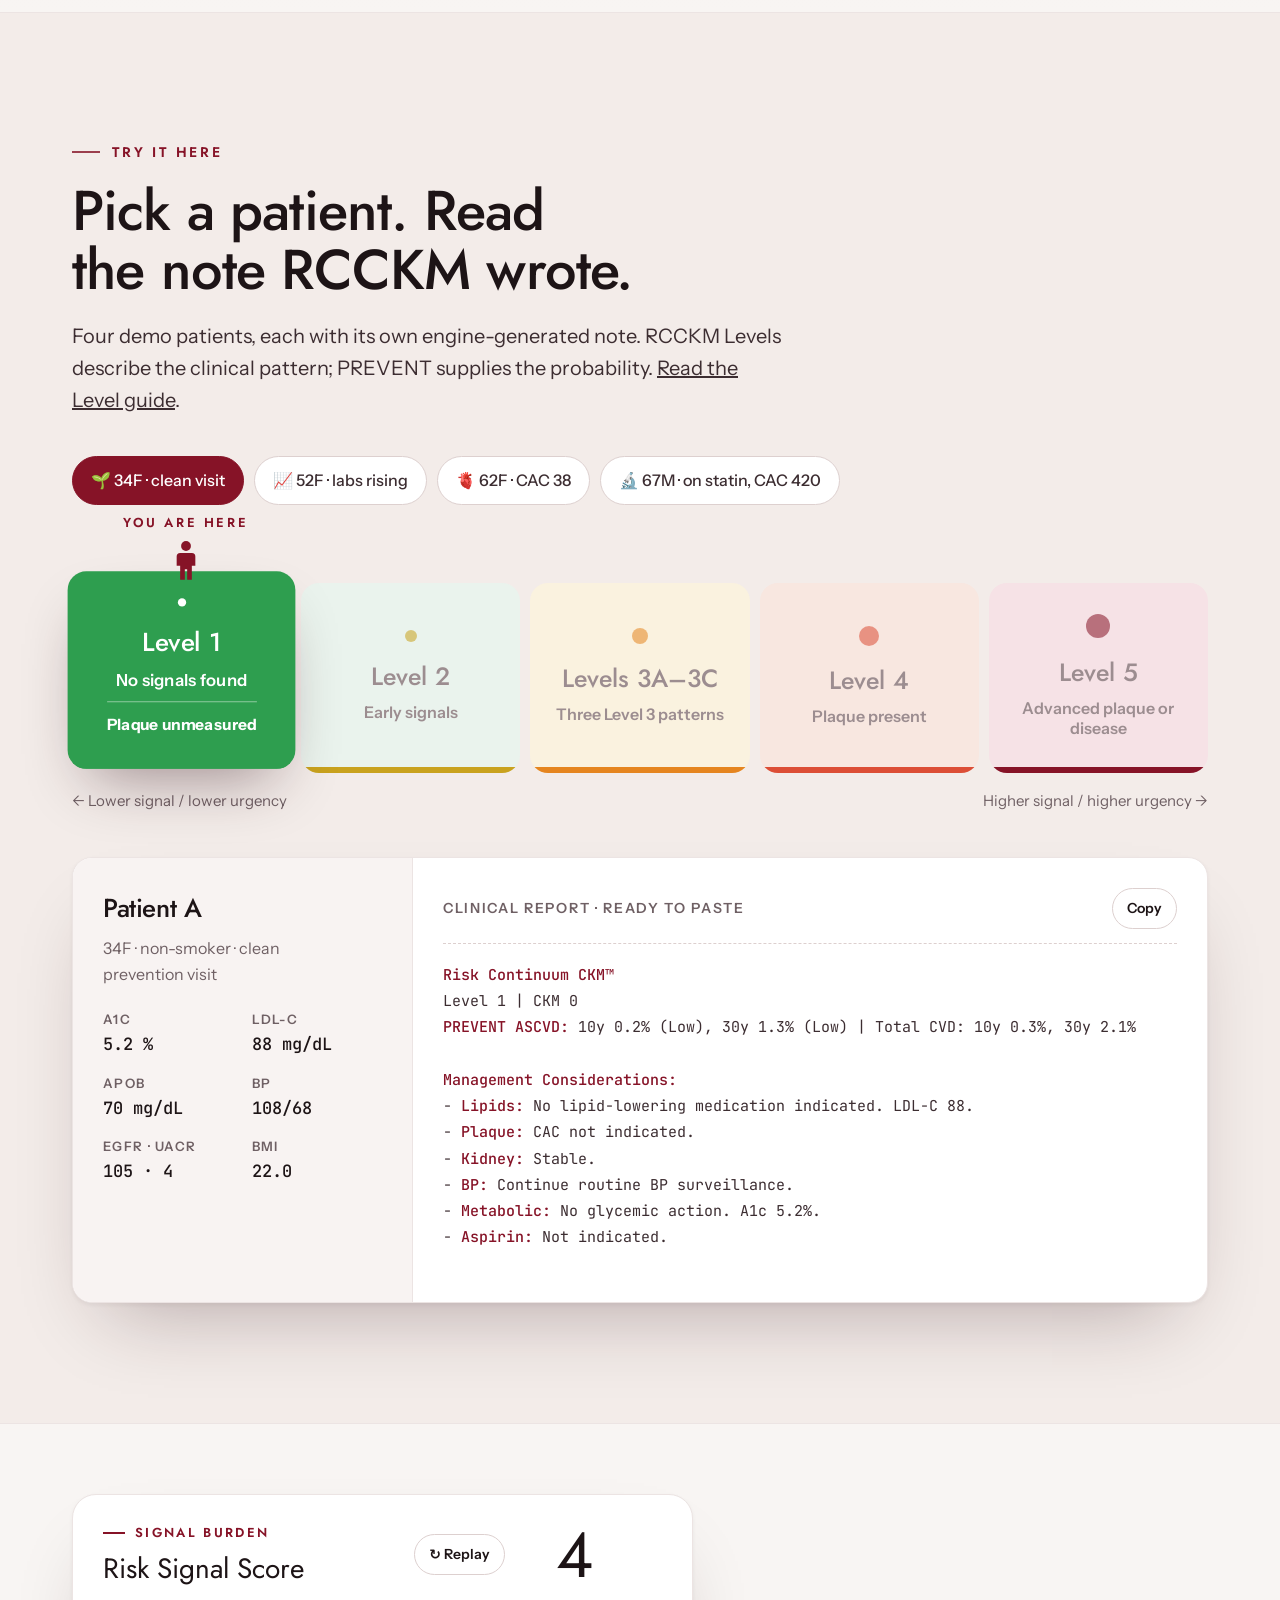
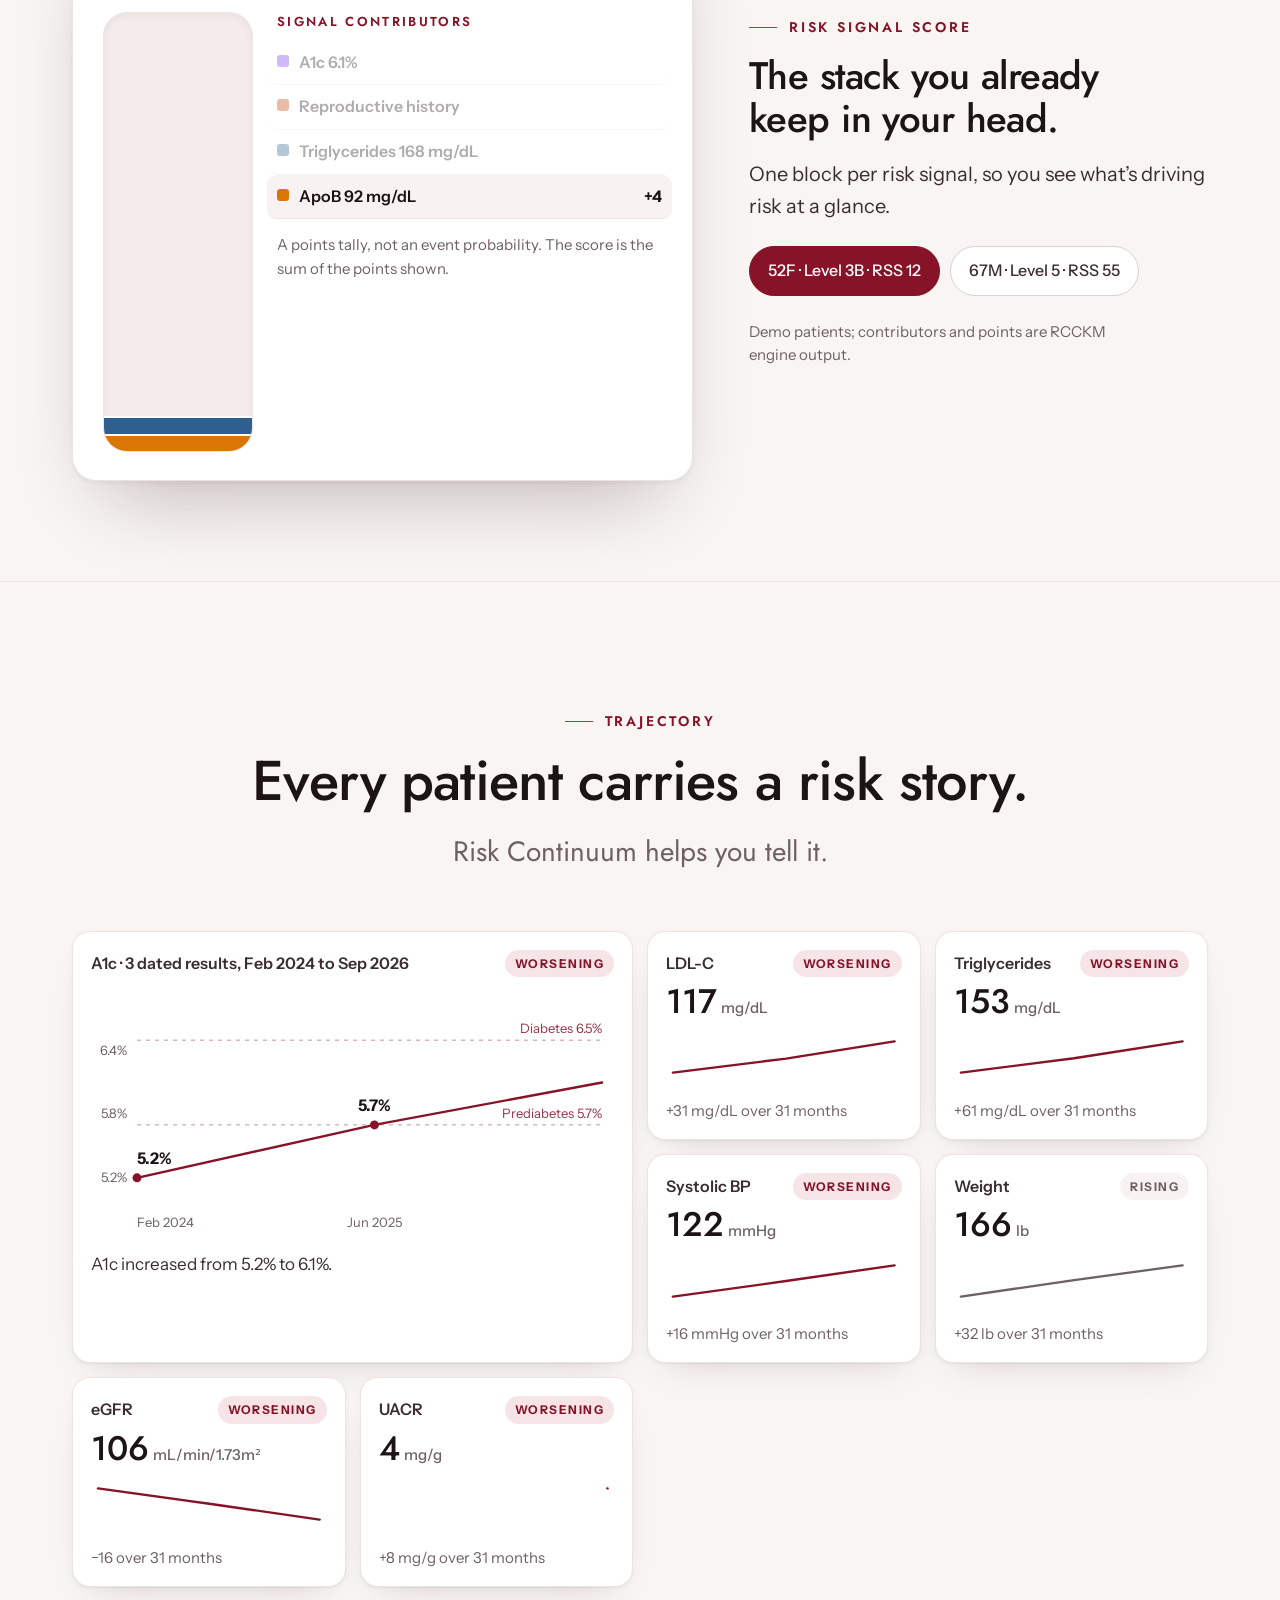
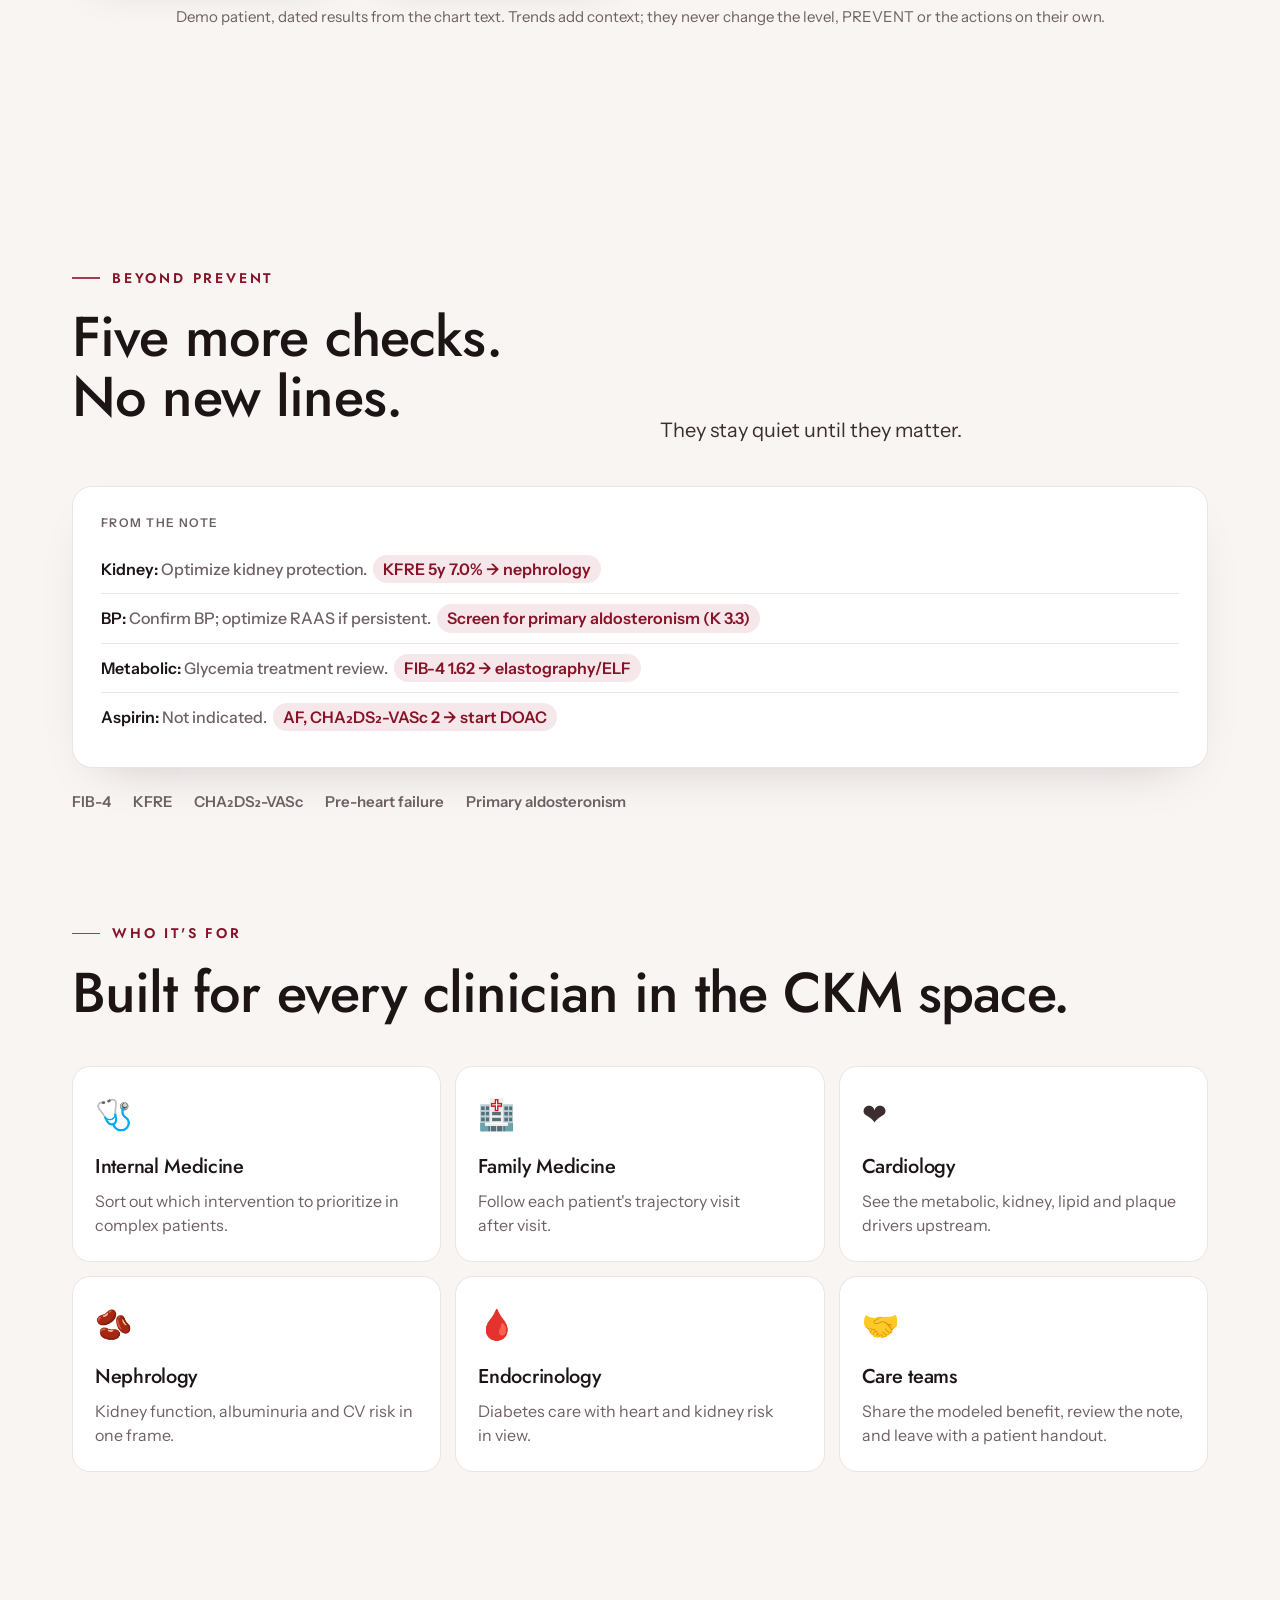
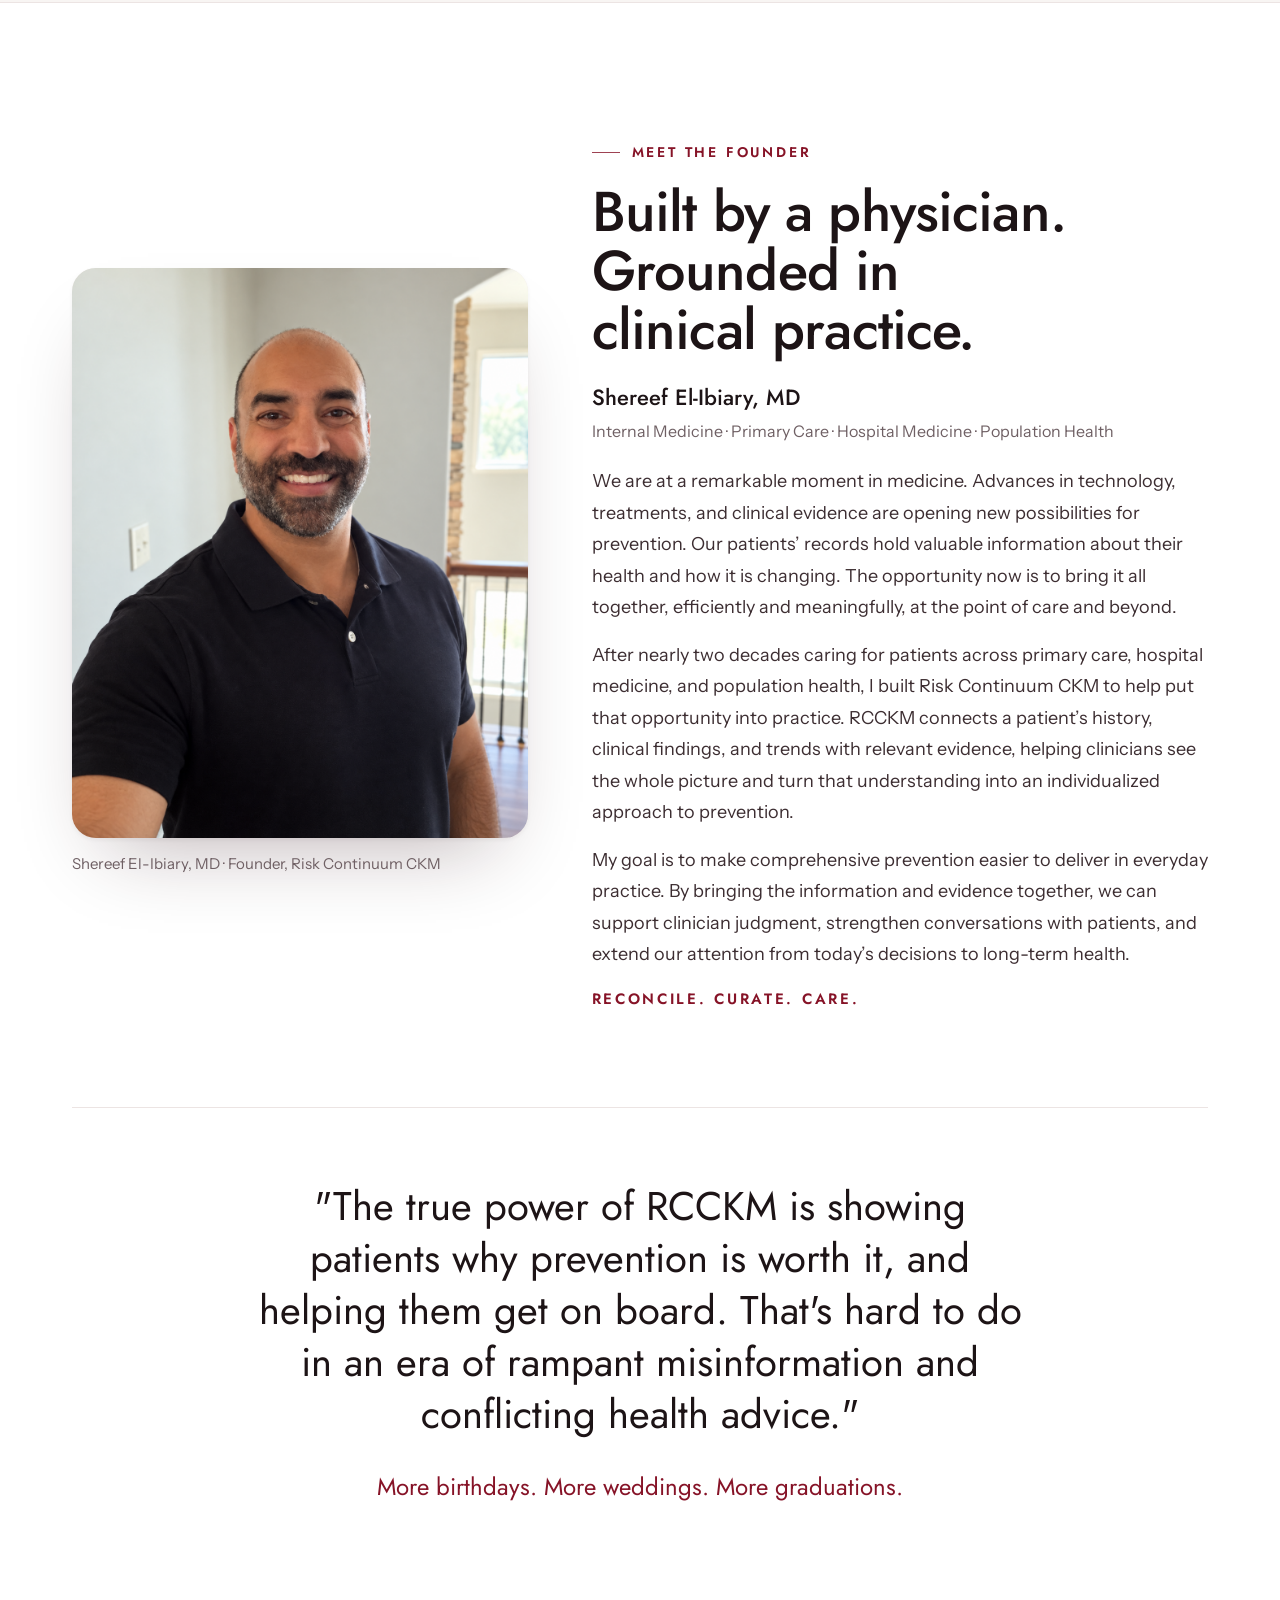
==== commit cf0bd573: "Plainer copy for the CKM section Co-Authored-By: Claude Opus 5.5 <noreply@anthropic.com> Claude-Sess" ====
--- a/index.html
+++ b/index.html
@@ -1057,7 +1057,7 @@
     <div class="stats-head center reveal">
       <span class="eyebrow">Why it matters</span>
       <h2 class="h2" id="stats-h2">The scale of the CKM <em>prevention opportunity.</em></h2>
-      <p class="lede">Routine blood pressure readings and tests for cholesterol, blood sugar and kidney health can reveal cardiovascular-kidney-metabolic (CKM) risk before symptoms appear. Clinicians act on that risk every day, and acting early helps prevent heart attacks and strokes and slow kidney disease.</p>
+      <p class="lede">Blood pressure, cholesterol, blood sugar and kidney tests show cardiovascular-kidney-metabolic (CKM) risk years before symptoms. Treating it early prevents heart attacks and strokes and slows kidney disease.</p>
     </div>
     <div class="stats-grid reveal">
       <div class="stat">
@@ -1067,23 +1067,23 @@
       </div>
       <div class="stat">
         <div class="stat-num">1 in 2</div>
-        <p>adults with stage 2 or higher CKM and high blood pressure are being treated for it, and about the same share for high cholesterol. Every visit is a chance to reach more of them.</p>
+        <p>adults with stage 2 or higher CKM and high blood pressure are on treatment for it. The numbers are similar for high cholesterol.</p>
         <cite>Gong et al., <a href="https://doi.org/10.1016/j.jacc.2026.04.031" target="_blank" rel="noopener">JACC, 2026</a></cite>
       </div>
       <div class="stat">
         <div class="stat-num">1 million</div>
-        <p>heart attacks and strokes could be prevented over five years by building on what already works, Million Hearts estimates: a 20% improvement in blood pressure control, cholesterol management and smoking cessation.</p>
+        <p>heart attacks and strokes could be prevented in five years with a 20% improvement in blood pressure control, cholesterol management and smoking cessation, Million Hearts estimates.</p>
         <cite>CDC and CMS, <a href="https://millionhearts.hhs.gov/about-million-hearts/index.html" target="_blank" rel="noopener">Million Hearts</a></cite>
       </div>
     </div>
     <div class="stats-routine reveal">
       <div>
-        <span class="stats-routine-k">Building on what works</span>
-        <h3>Prevention is already part of the visit. <em>RCCKM helps it reach further.</em></h3>
+        <span class="stats-routine-k">At the visit</span>
+        <h3>You already do prevention. <em>RCCKM puts it on one screen.</em></h3>
       </div>
       <div>
-        <p>Clinicians already screen for cancer, give vaccines, and treat blood pressure, cholesterol and diabetes, often within a primary care visit of about 15 minutes. CKM risk runs through all of those numbers at once.</p>
-        <p>Risk Continuum CKM brings blood pressure, lab trends and prior diagnoses together at the visit, so the whole picture is in one place and gaps such as a missing urine albumin test stand out.</p>
+        <p>Cancer screening, vaccines, blood pressure, cholesterol, diabetes: it all fits into a primary care visit of about 15 minutes. CKM risk ties those numbers together.</p>
+        <p>RCCKM pulls blood pressure, lab trends and prior diagnoses into one view, so something like a missing urine albumin test is easy to spot.</p>
         <cite>Visit length: Neprash et al., <a href="https://pubmed.ncbi.nlm.nih.gov/33301282/" target="_blank" rel="noopener">Medical Care, 2021</a></cite>
       </div>
     </div>
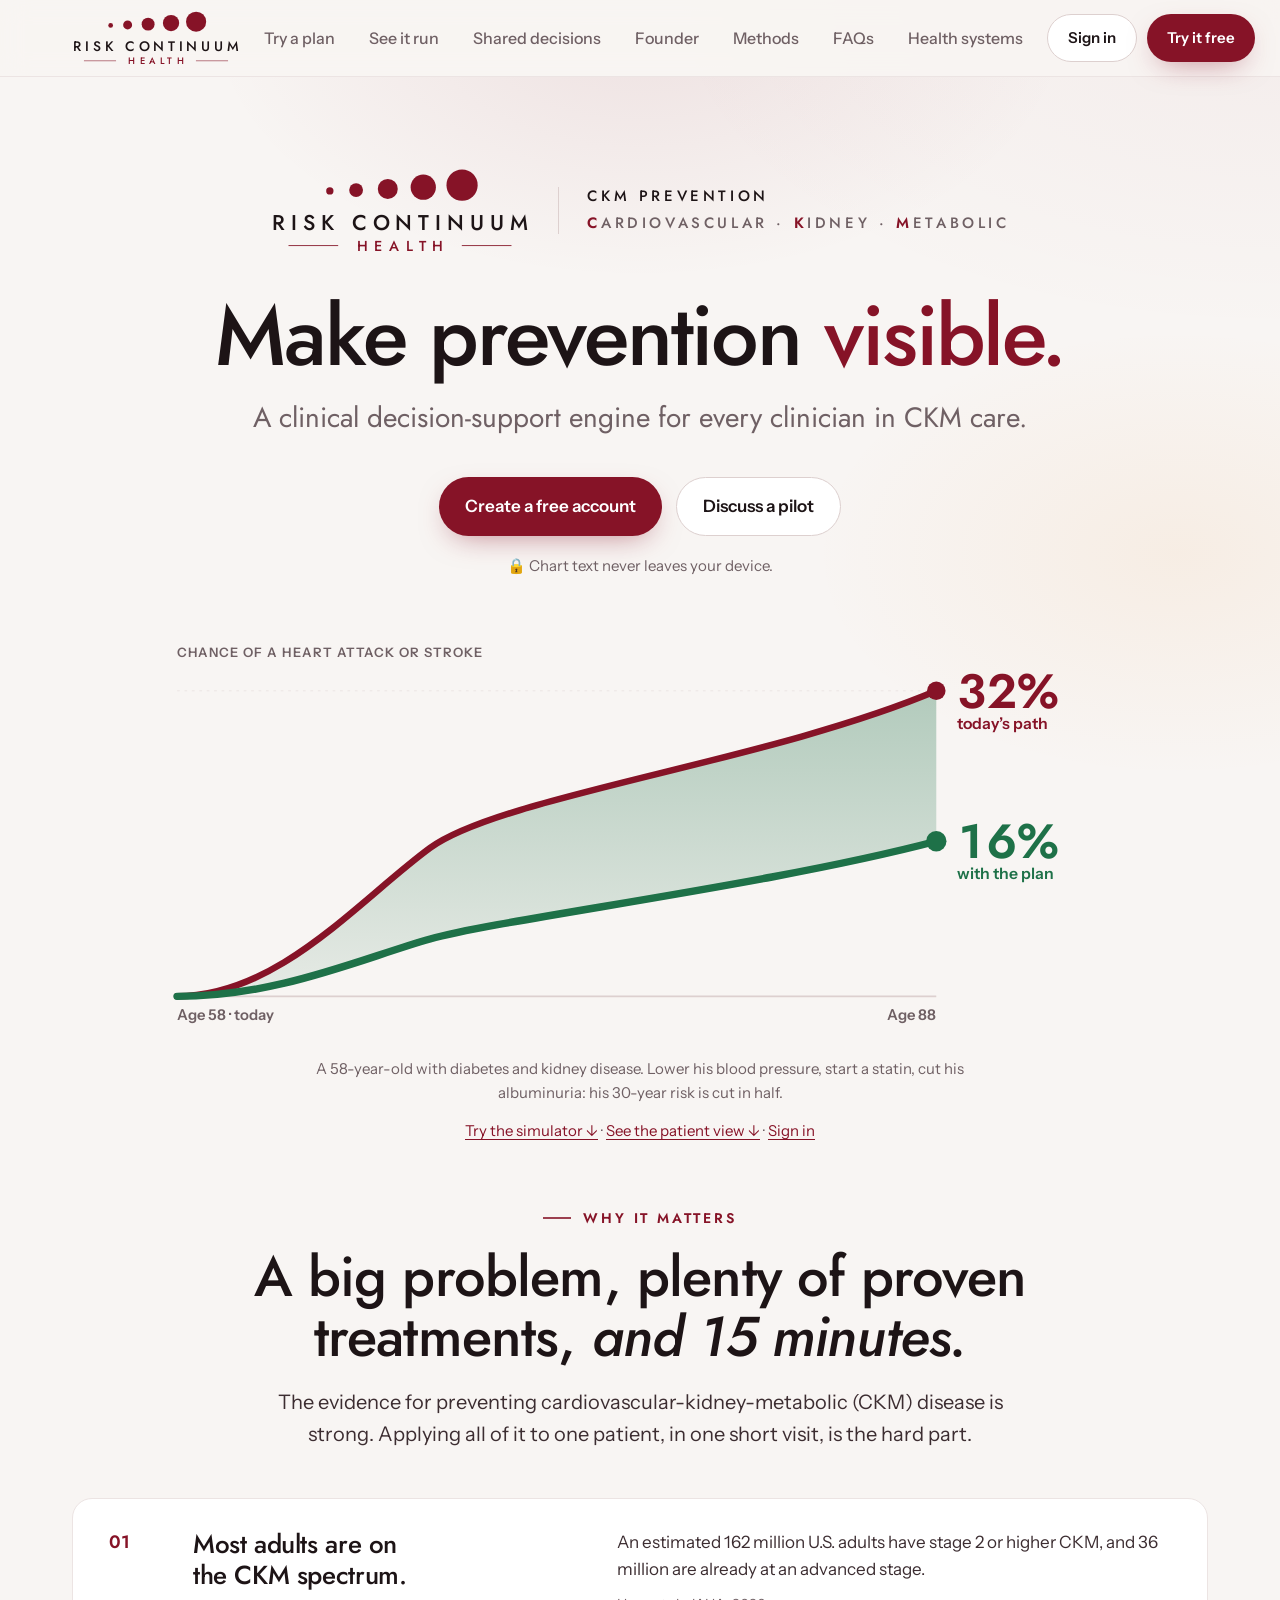
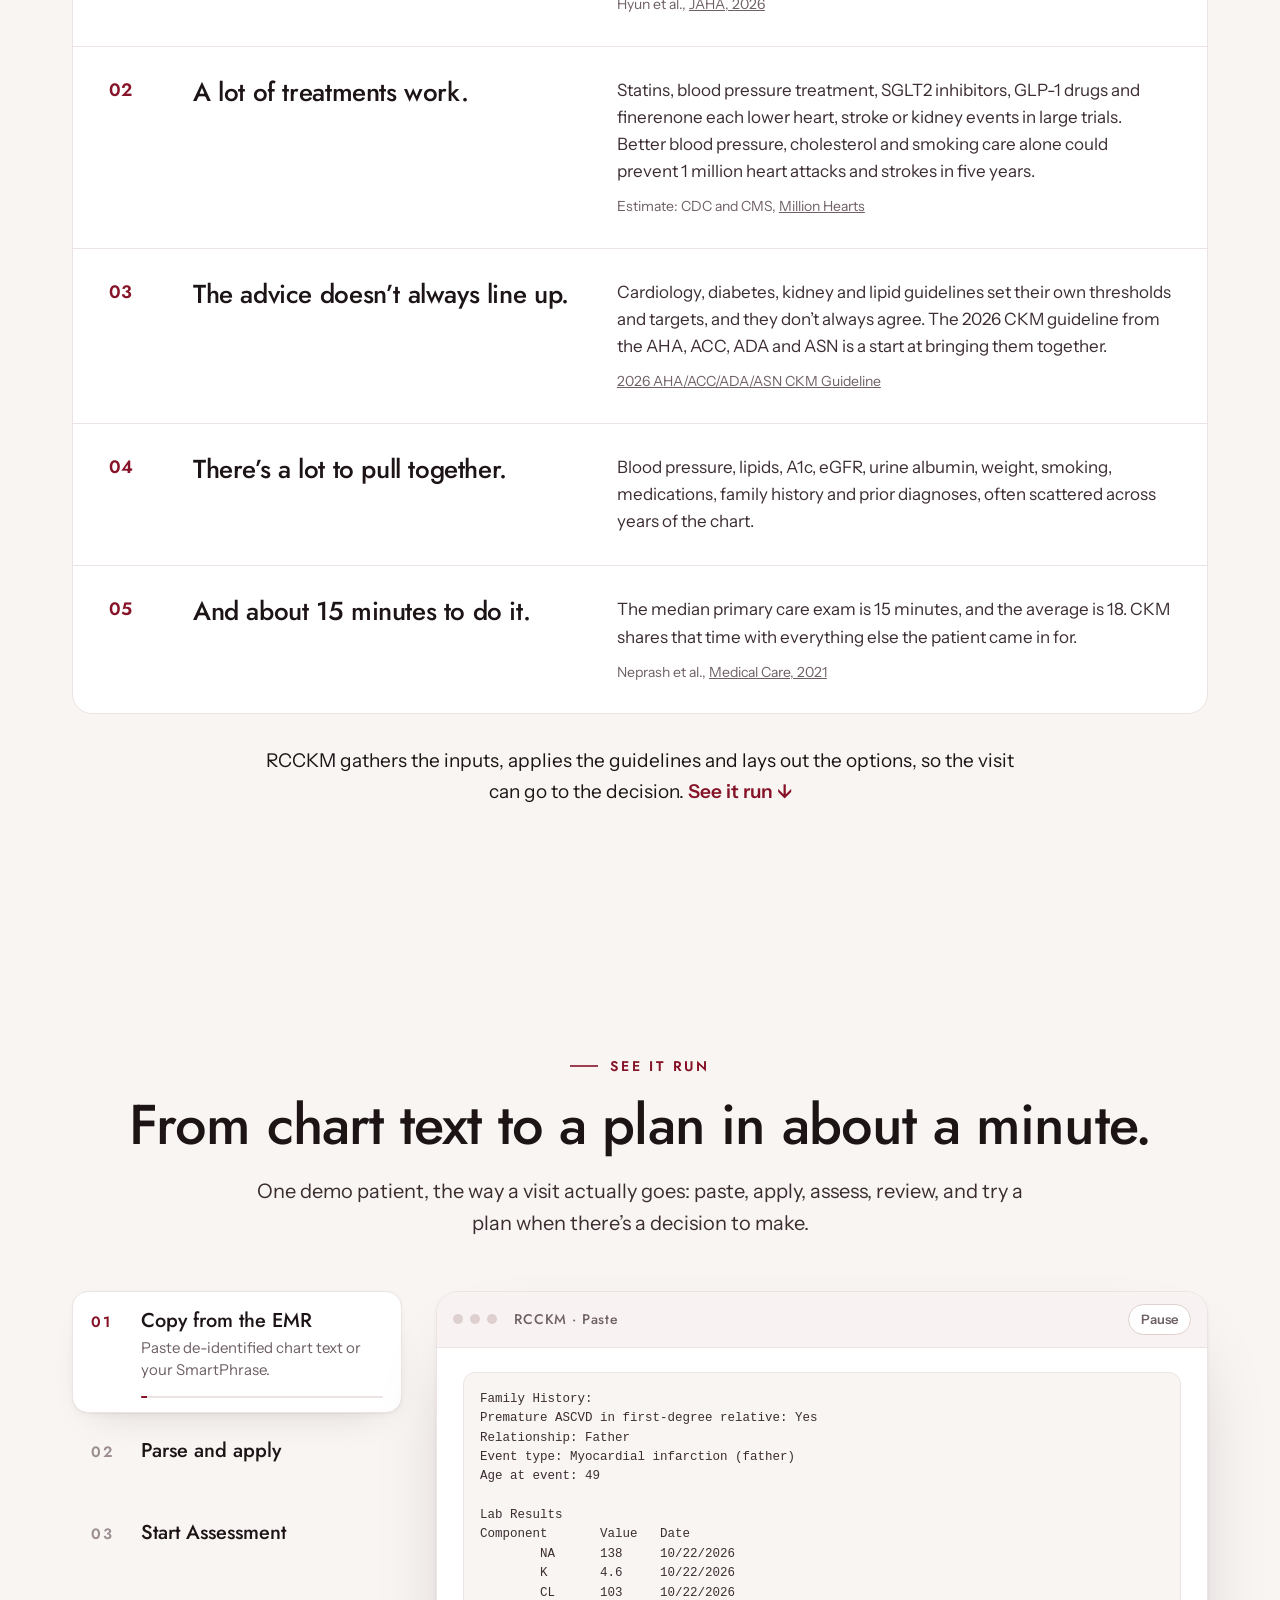
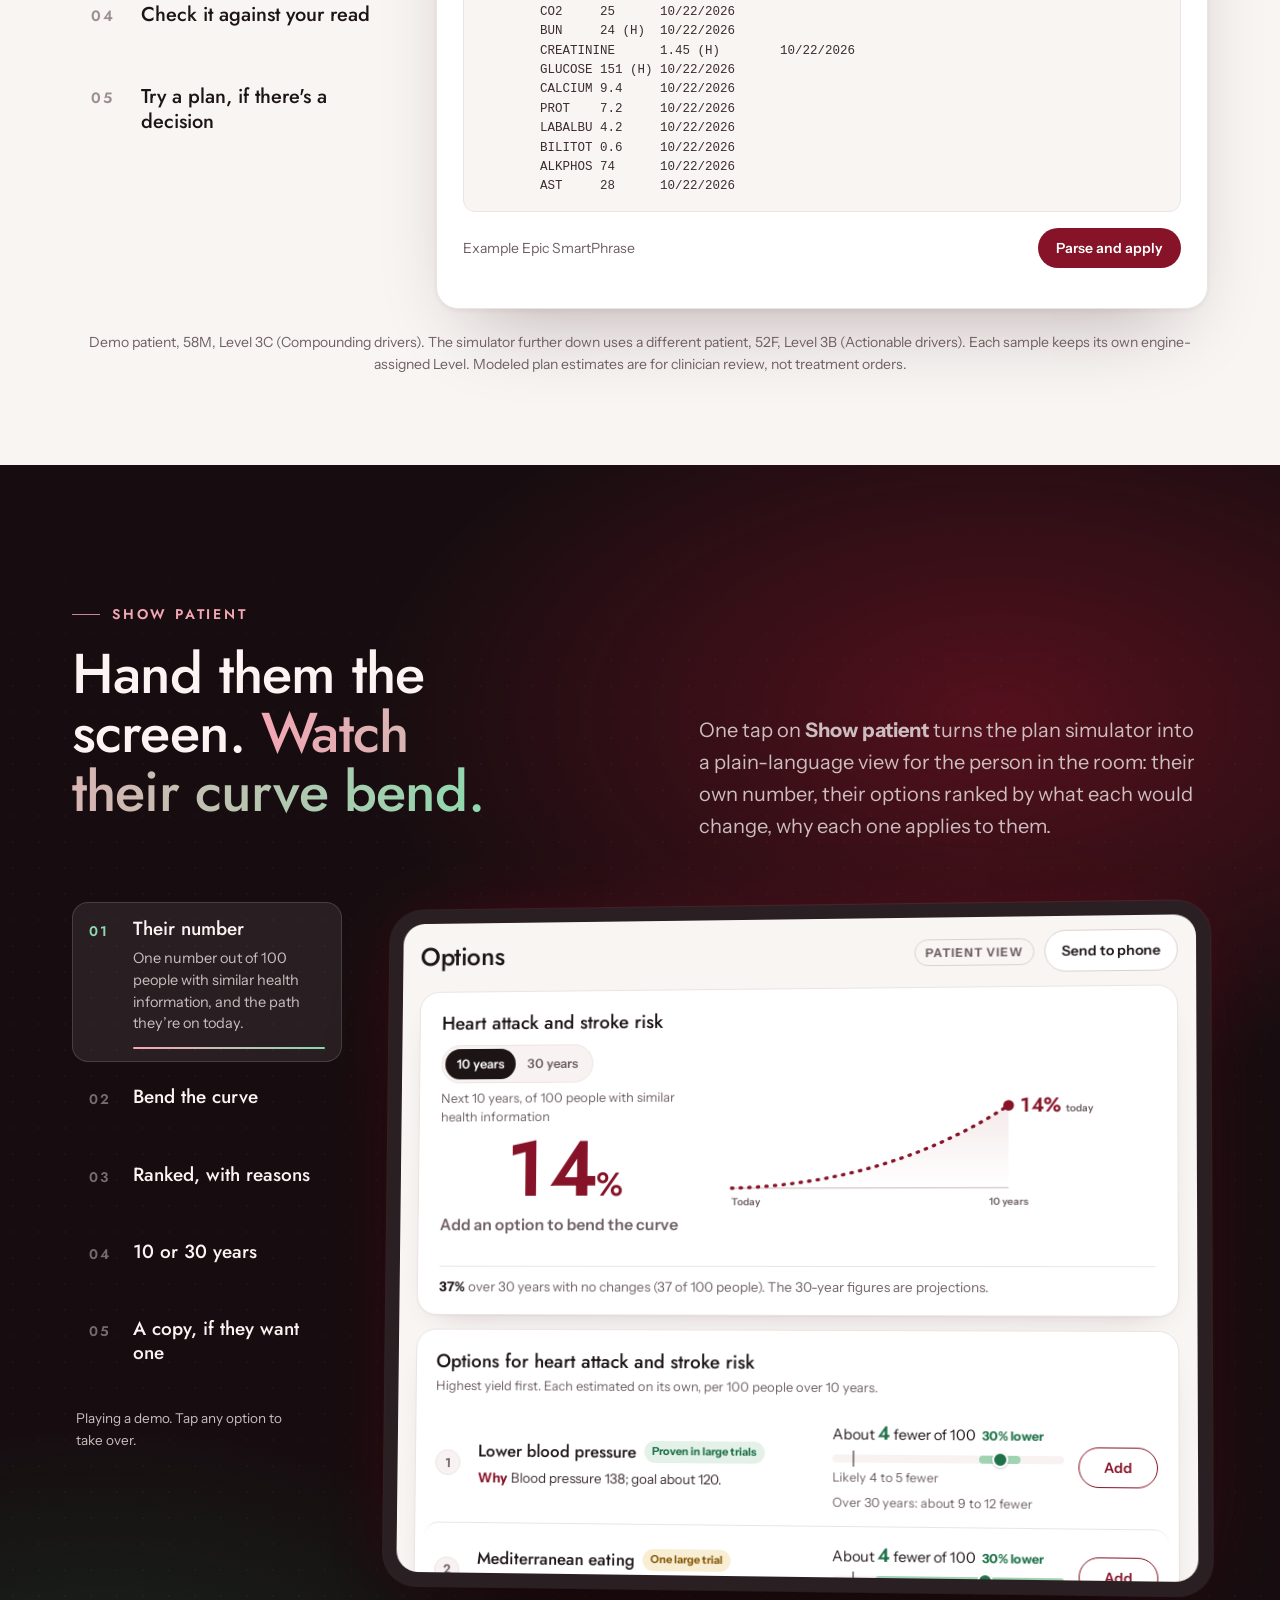
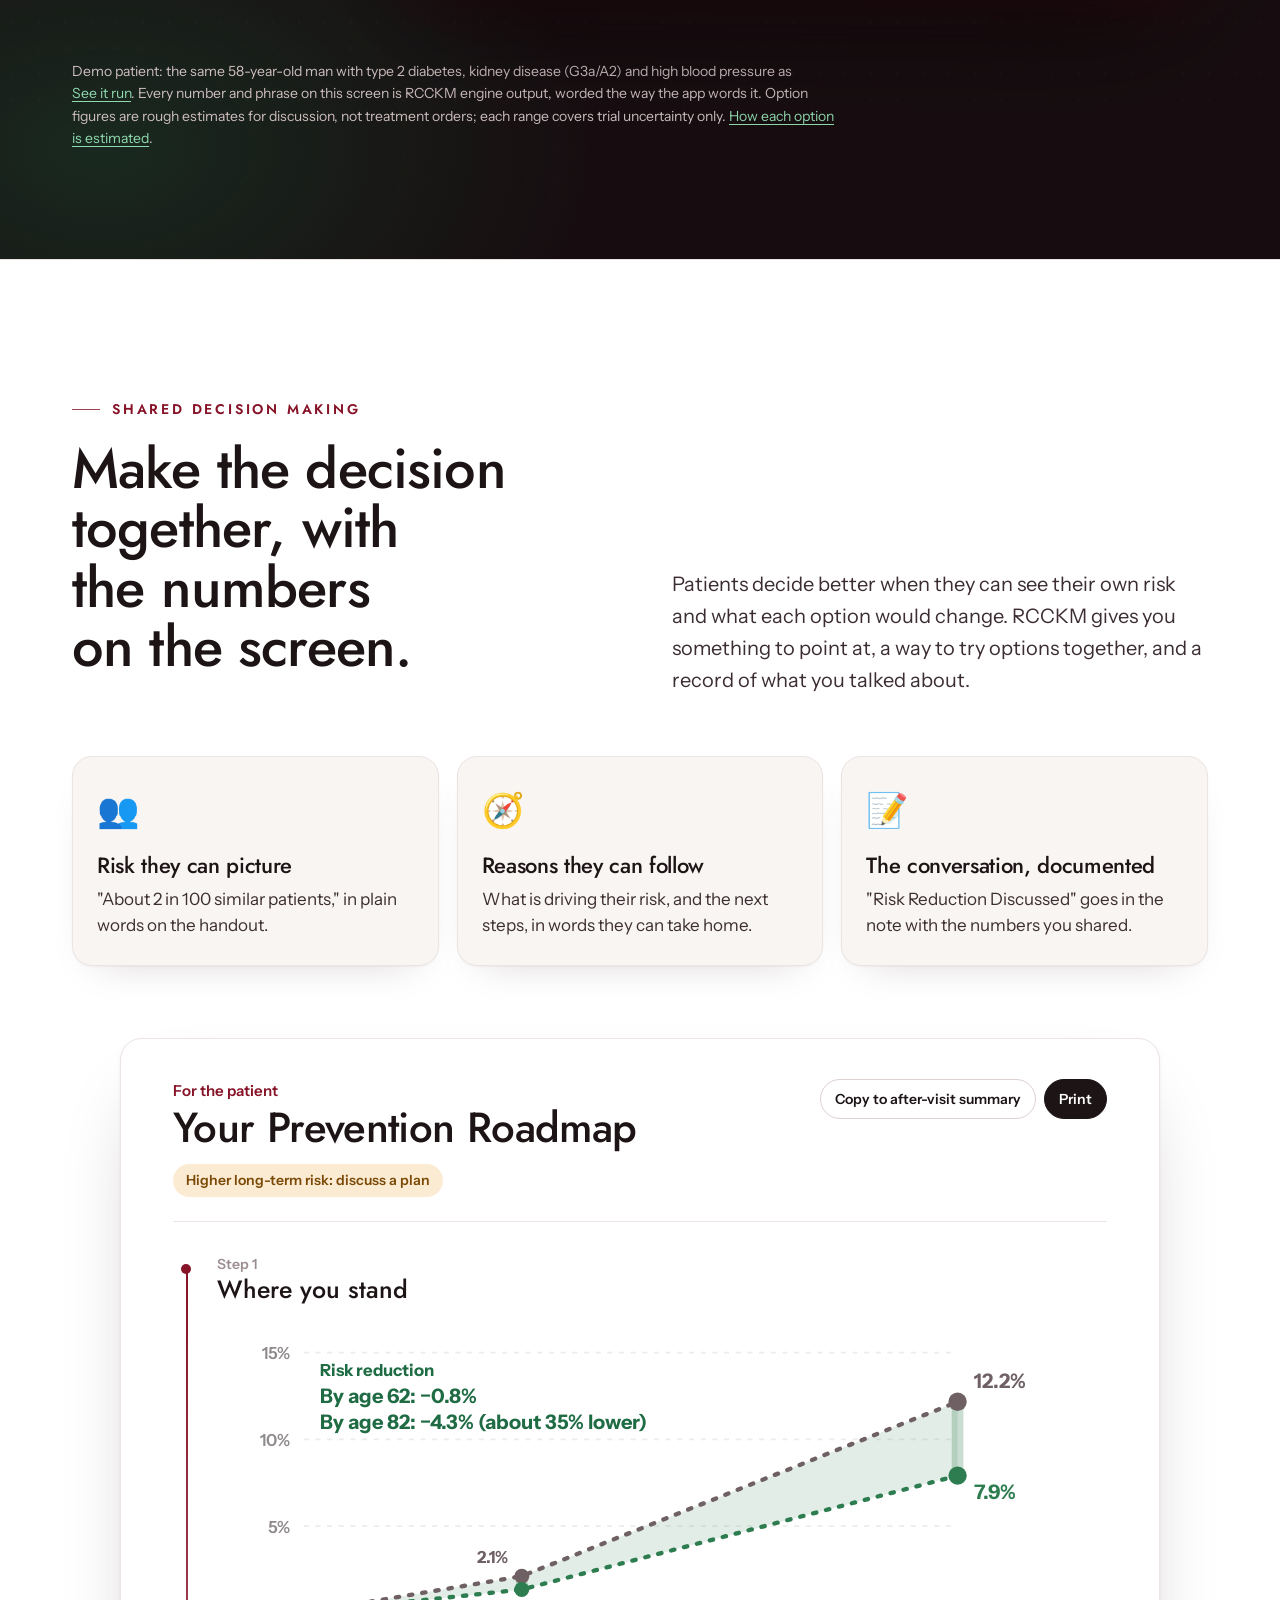
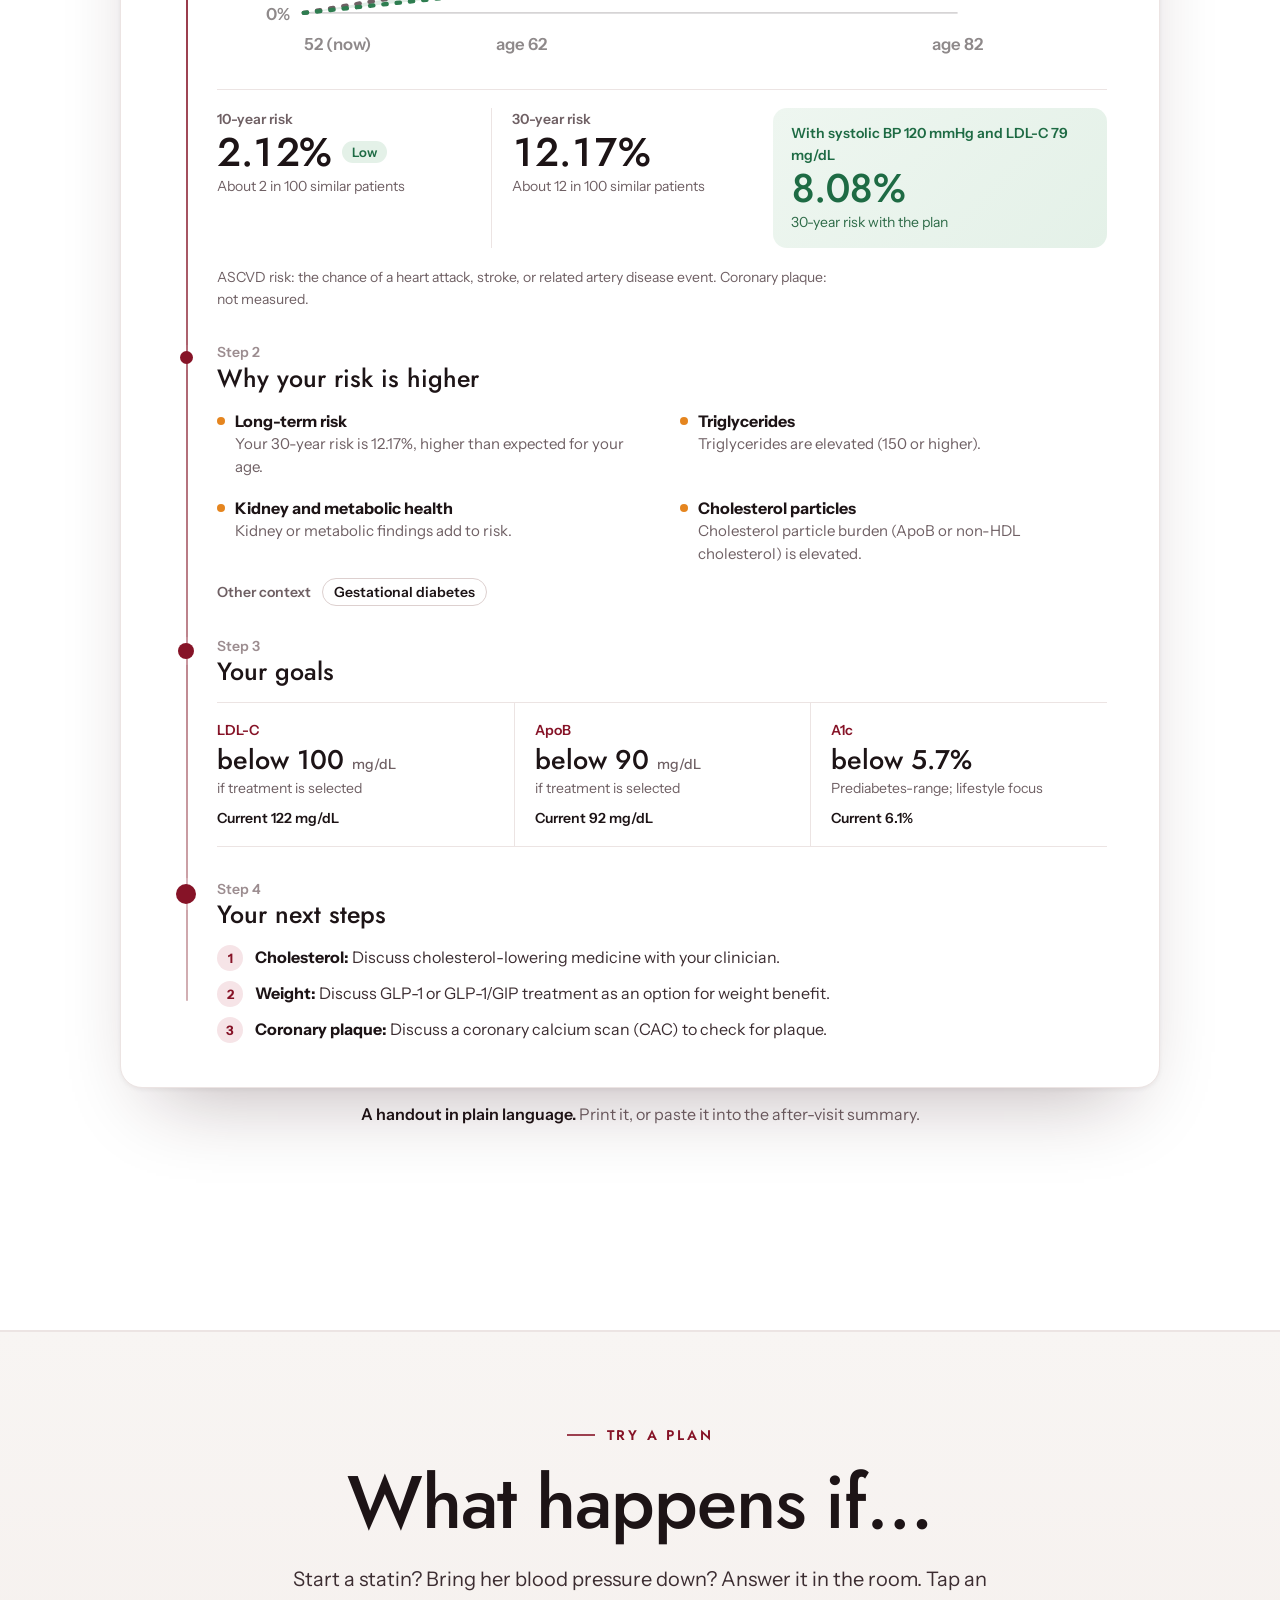
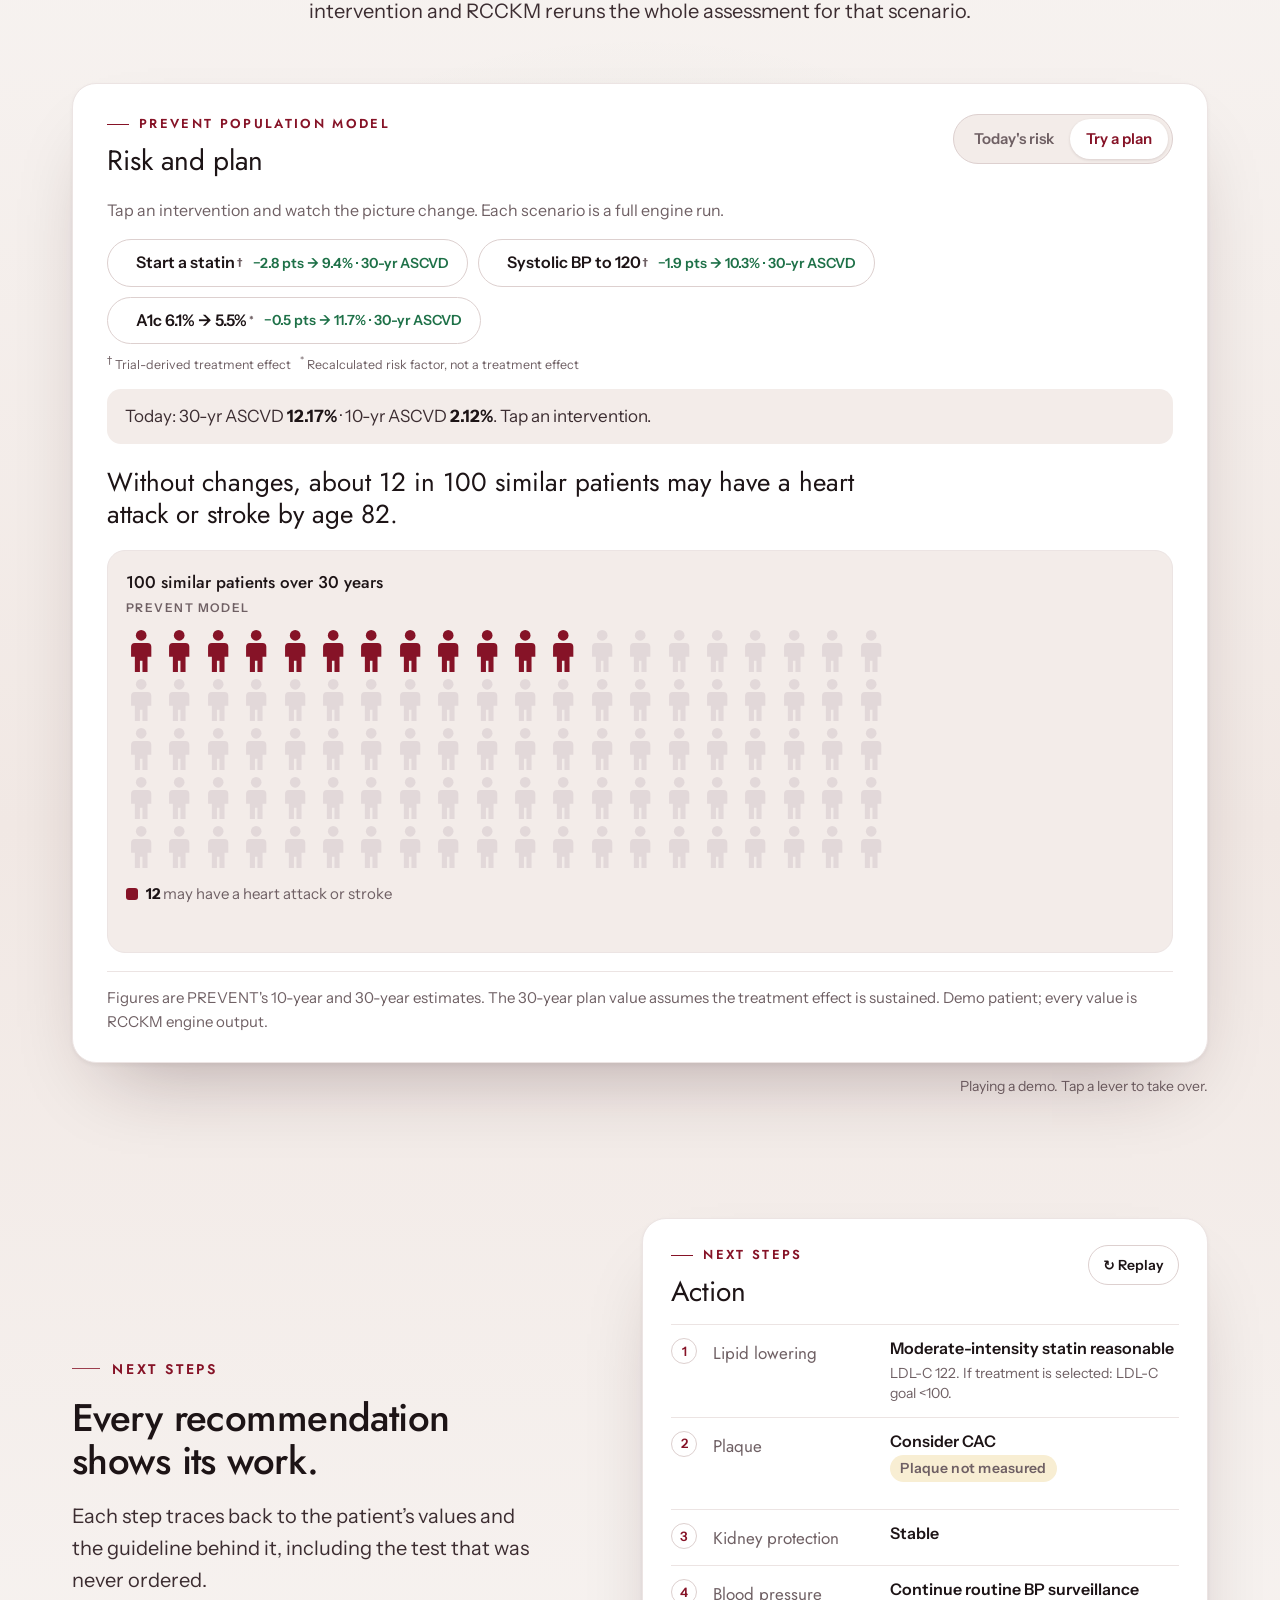
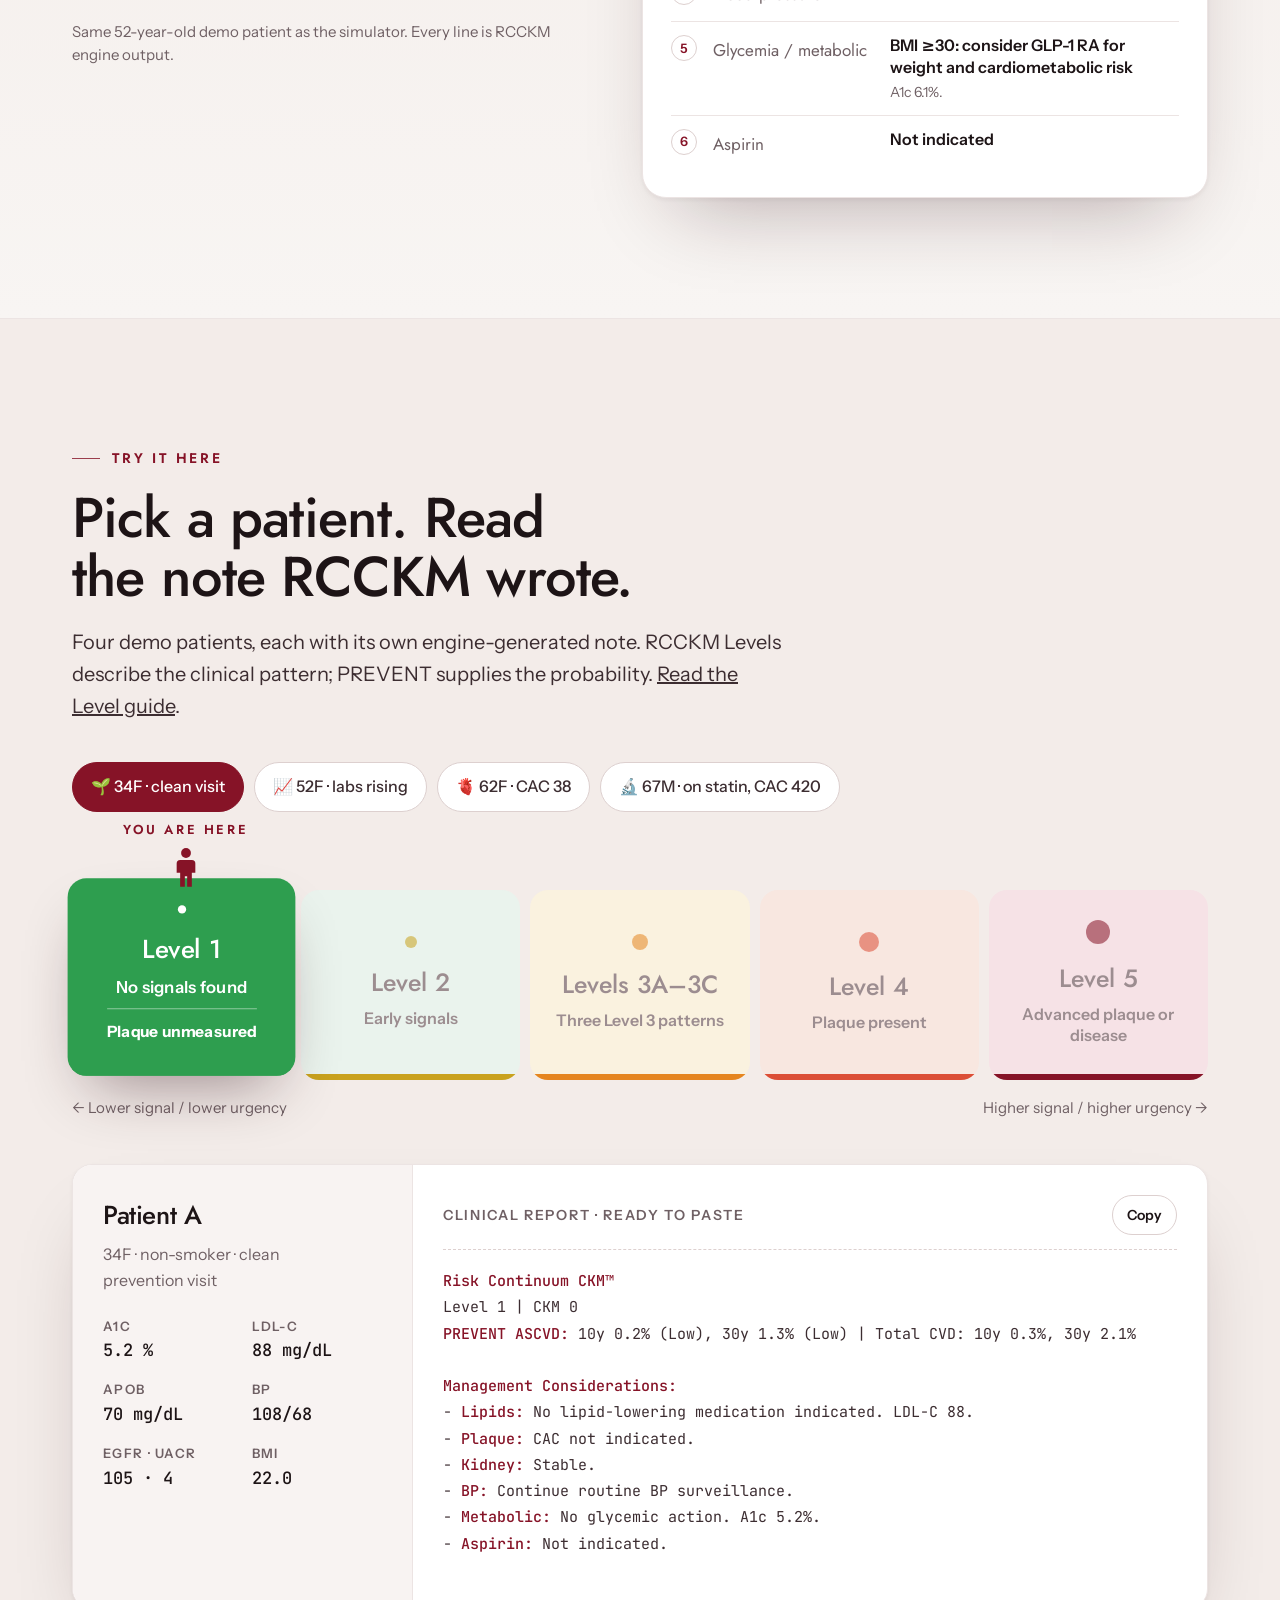
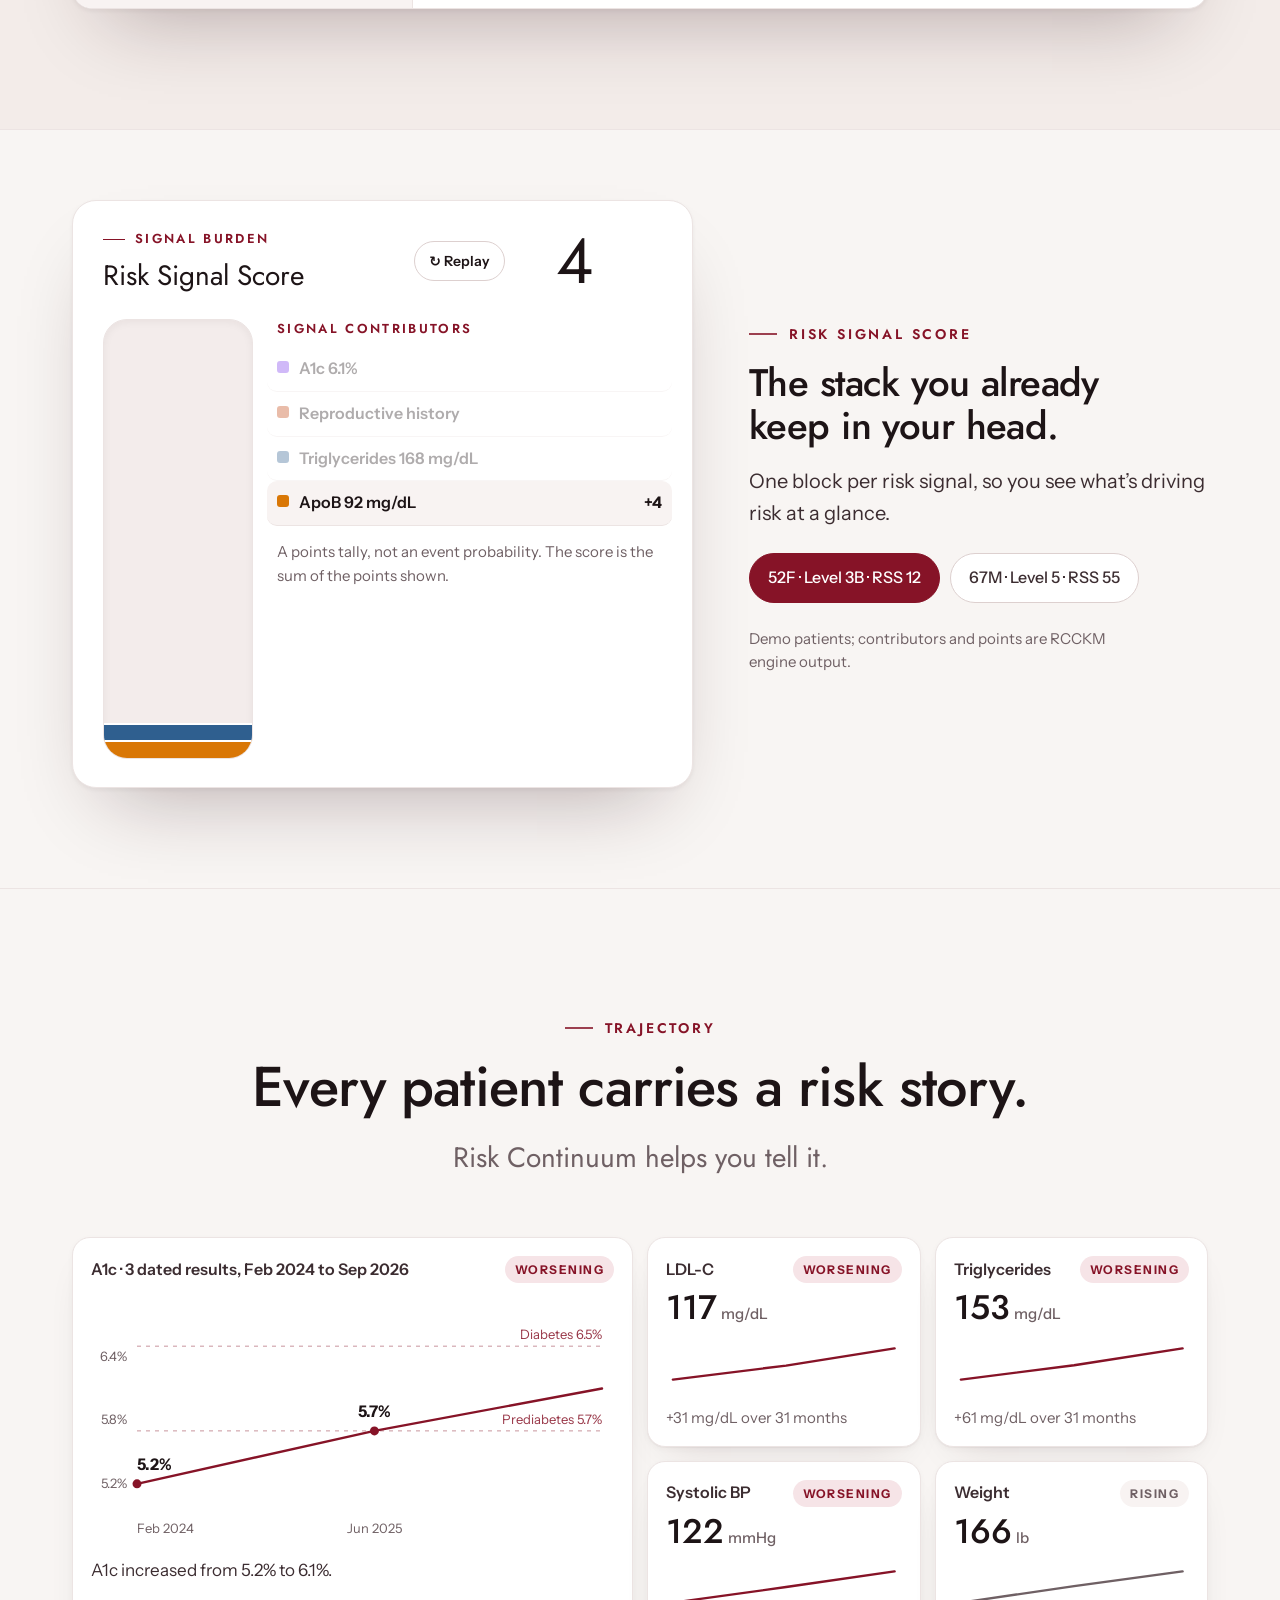
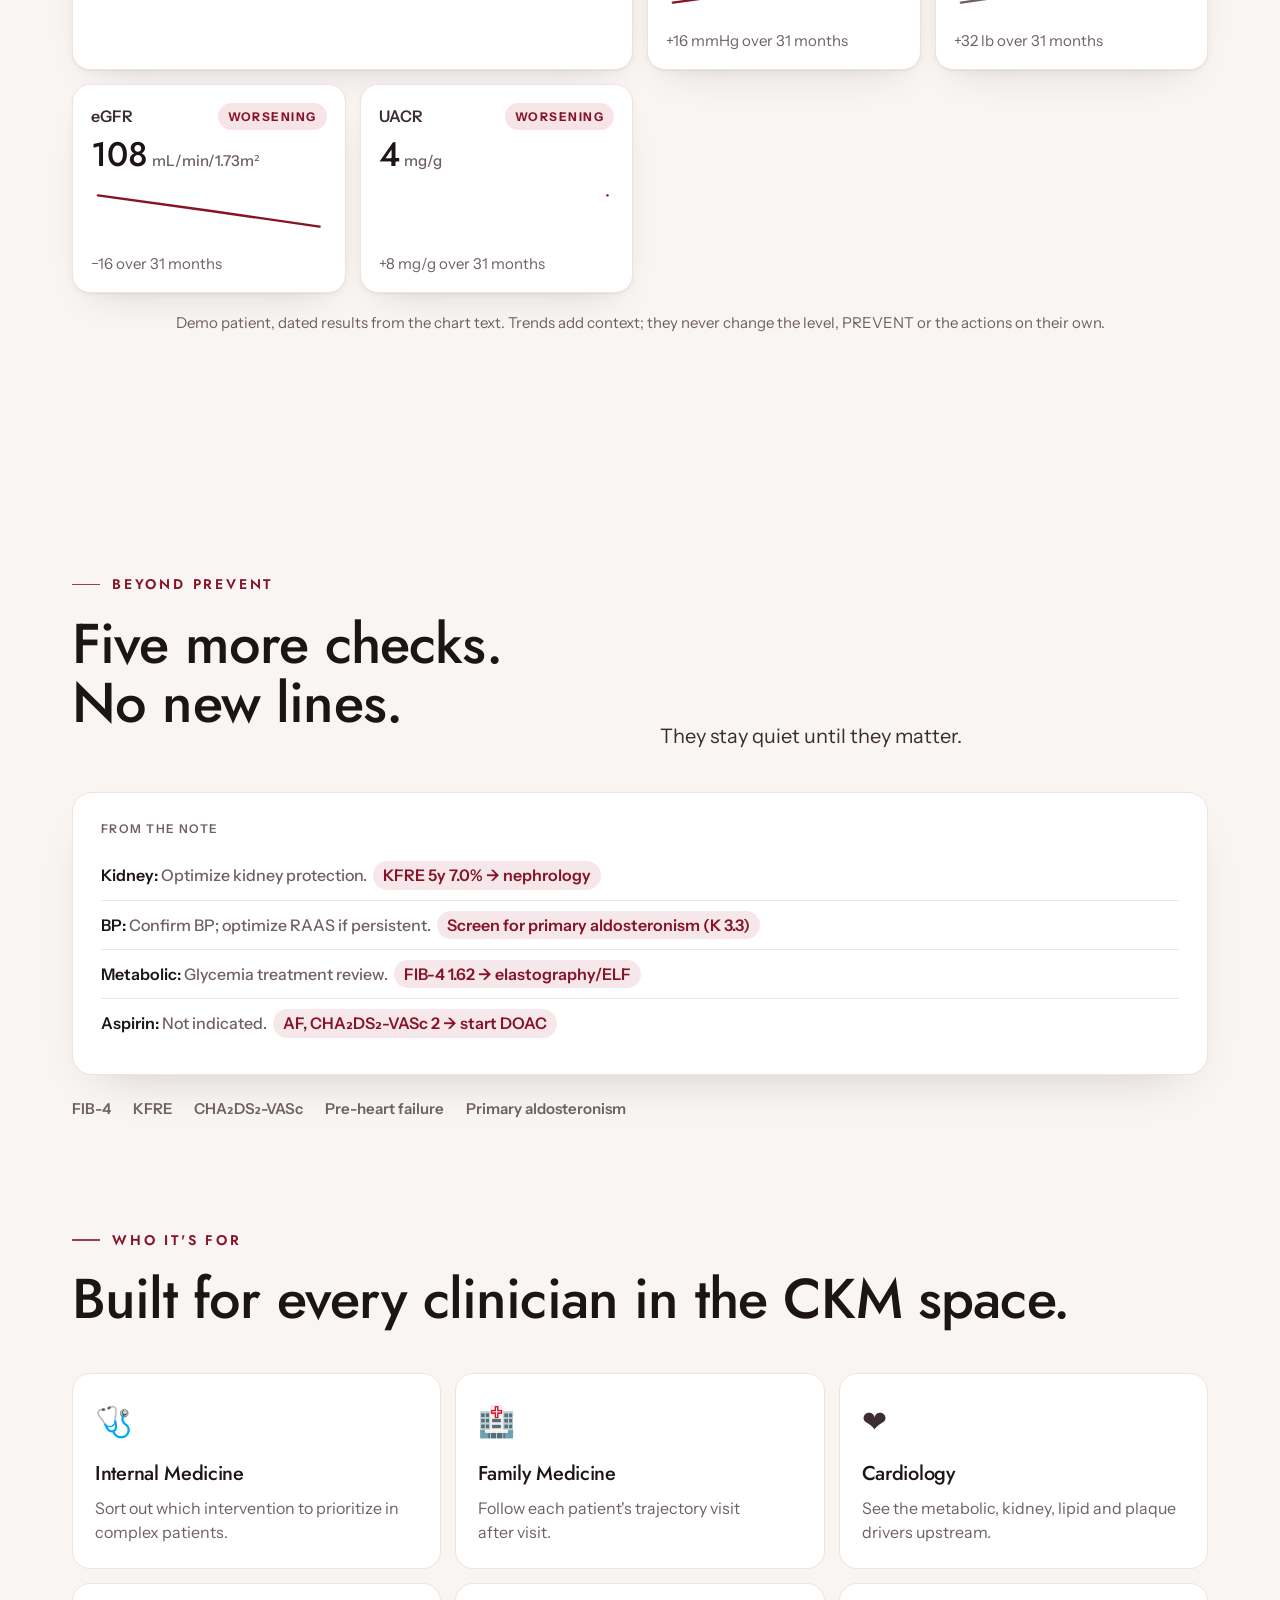
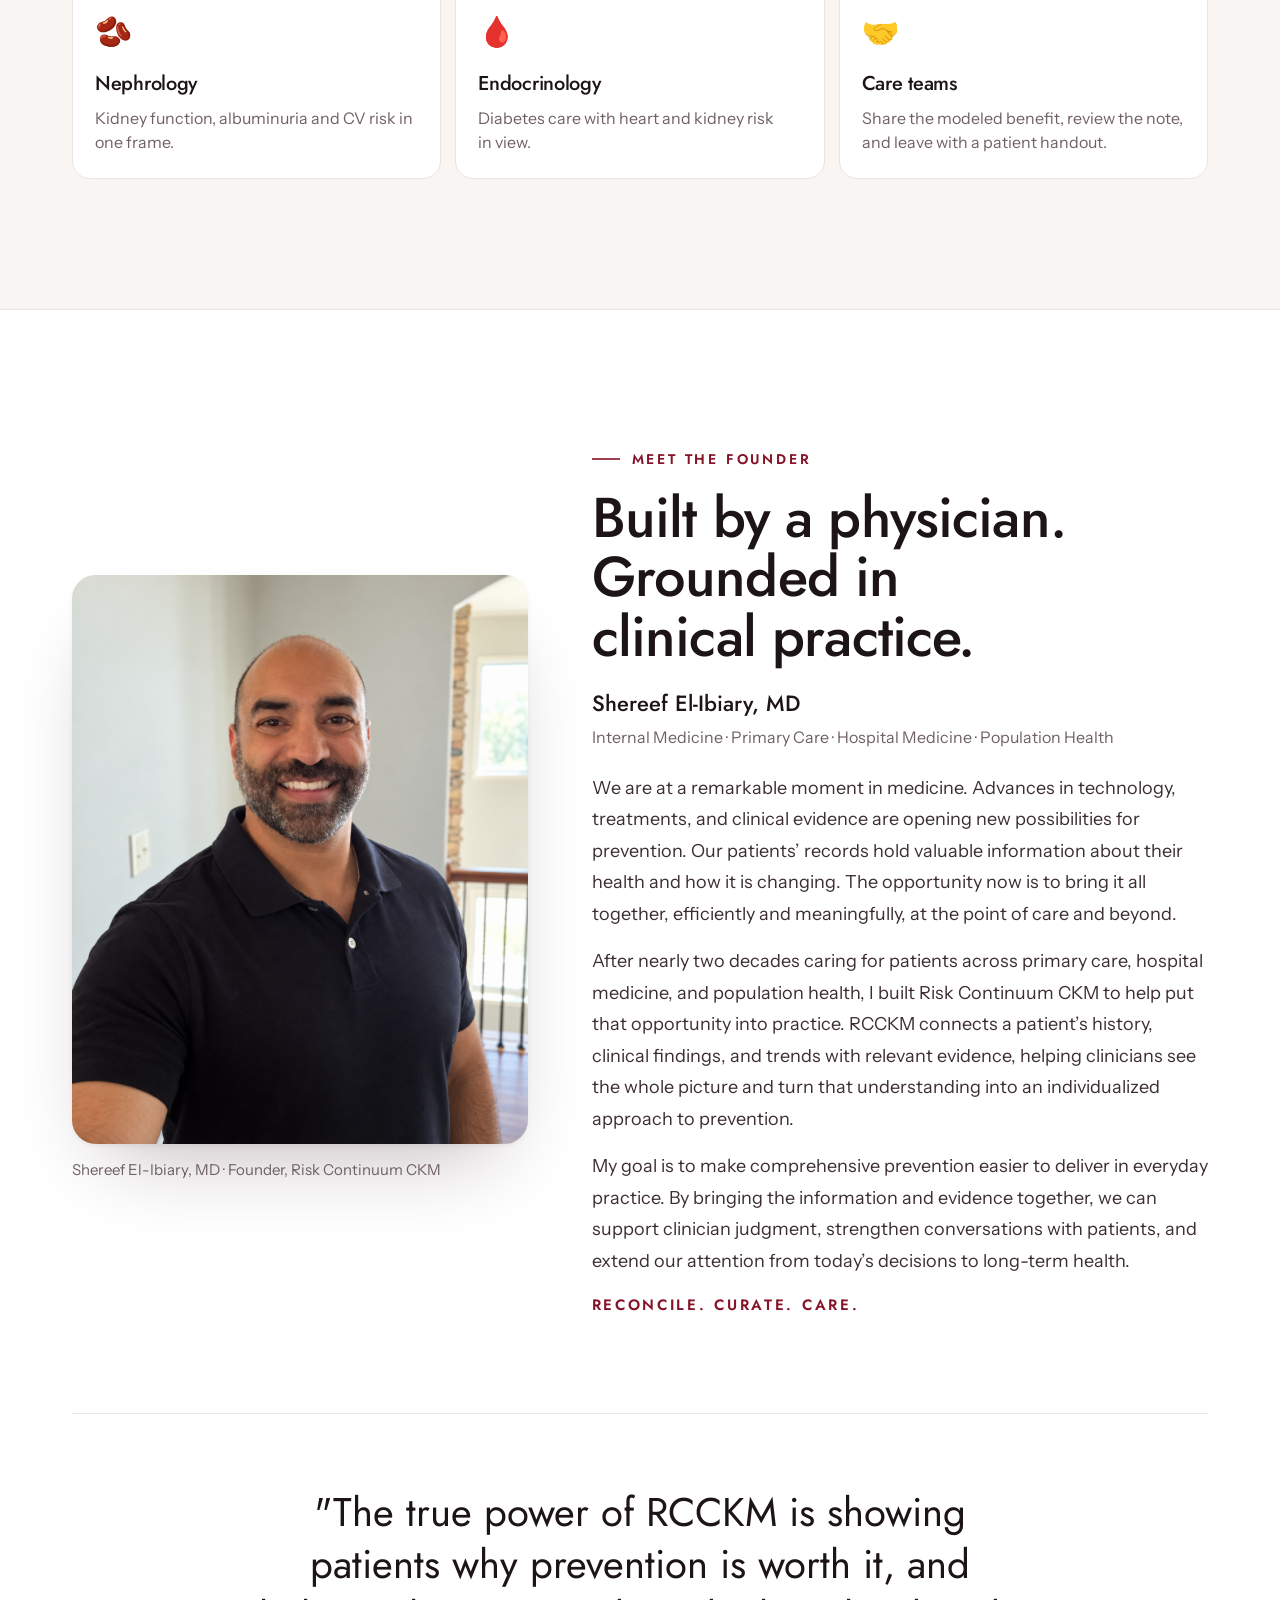
==== commit 2e360748: "Reframe the CKM section around the five challenges: scope, treatments, conflicting guidance, inputs " ====
--- a/index.html
+++ b/index.html
@@ -301,12 +301,15 @@
     .stat p { margin-top: 14px; font-size: 17px; color: var(--body); }
     .stat cite { display: block; margin-top: 14px; font-size: 14px; font-style: normal; color: var(--muted); }
     .stats-head { margin-bottom: 48px; }
-    .stats-routine { margin-top: 24px; display: grid; grid-template-columns: 1fr 1fr; gap: 40px; background: var(--surface-2); border: 1px solid var(--line); border-radius: var(--radius); padding: 40px 44px; }
-    .stats-routine-k { font-family: var(--display); font-size: 14px; font-weight: 600; letter-spacing: .2em; text-transform: uppercase; color: var(--accent); }
-    .stats-routine h3 { font-size: clamp(26px, 2.6vw, 34px); line-height: 1.15; margin: 14px 0 0; }
-    .stats-routine p { font-size: 17px; color: var(--body); }
-    .stats-routine p + p { margin-top: 14px; }
-    .stats-routine cite { display: block; margin-top: 14px; font-size: 14px; font-style: normal; color: var(--muted); }
+    .why-list { list-style: none; margin: 0; padding: 0; background: var(--surface); border: 1px solid var(--line); border-radius: var(--radius); }
+    .why-list li { display: grid; grid-template-columns: 56px minmax(0, 5fr) minmax(0, 7fr); gap: 28px; align-items: start; padding: 30px 36px; }
+    .why-list li + li { border-top: 1px solid var(--line); }
+    .why-n { font-family: var(--display); font-size: 18px; font-weight: 600; color: var(--accent); line-height: 1.5; }
+    .why-list h3 { font-size: 26px; line-height: 1.2; margin: 0; }
+    .why-list p { margin: 0; font-size: 17px; color: var(--body); }
+    .why-list cite { display: block; margin-top: 10px; font-size: 14px; font-style: normal; color: var(--muted); }
+    .why-close { margin: 32px auto 0; max-width: 60ch; text-align: center; font-size: 19px; color: var(--ink); }
+    .why-close a { color: var(--accent); font-weight: 600; text-decoration: none; white-space: nowrap; }
 
     /* TRAJECTORY */
     .traj { padding: 120px 0; border-top: 1px solid var(--line); }
@@ -711,7 +714,8 @@
       .cont.shown .tile.here, .demo-cont .tile.here { transform: none; }
       .walker, .cont-foot { display: none; }
       .stats-grid { grid-template-columns: 1fr; }
-      .stats-routine { grid-template-columns: 1fr; gap: 20px; padding: 28px 24px; }
+      .why-list li { grid-template-columns: 1fr; gap: 8px; padding: 24px 22px; }
+      .why-list h3 { font-size: 22px; }
       .traj, .plan, .sdm, .report, .demo, .founder, .cta { padding: 84px 0; }
       .who { padding: 20px 0 84px; }
       .founder-photo { max-width: 420px; margin: 0 auto; }
@@ -1056,37 +1060,51 @@
   <div class="wrap">
     <div class="stats-head center reveal">
       <span class="eyebrow">Why it matters</span>
-      <h2 class="h2" id="stats-h2">The scale of the CKM <em>prevention opportunity.</em></h2>
-      <p class="lede">Blood pressure, cholesterol, blood sugar and kidney tests show cardiovascular-kidney-metabolic (CKM) risk years before symptoms. Treating it early prevents heart attacks and strokes and slows kidney disease.</p>
-    </div>
-    <div class="stats-grid reveal">
-      <div class="stat">
-        <div class="stat-num">162 million</div>
-        <p>U.S. adults are estimated to have stage 2 or higher CKM, about two-thirds of adults age 20 and older. About 36 million already meet criteria for advanced CKM.</p>
-        <cite>Hyun et al., <a href="https://doi.org/10.1161/JAHA.126.053440" target="_blank" rel="noopener">JAHA, 2026</a></cite>
-      </div>
-      <div class="stat">
-        <div class="stat-num">1 in 2</div>
-        <p>adults with stage 2 or higher CKM and high blood pressure are on treatment for it. The numbers are similar for high cholesterol.</p>
-        <cite>Gong et al., <a href="https://doi.org/10.1016/j.jacc.2026.04.031" target="_blank" rel="noopener">JACC, 2026</a></cite>
-      </div>
-      <div class="stat">
-        <div class="stat-num">1 million</div>
-        <p>heart attacks and strokes could be prevented in five years with a 20% improvement in blood pressure control, cholesterol management and smoking cessation, Million Hearts estimates.</p>
-        <cite>CDC and CMS, <a href="https://millionhearts.hhs.gov/about-million-hearts/index.html" target="_blank" rel="noopener">Million Hearts</a></cite>
-      </div>
-    </div>
-    <div class="stats-routine reveal">
-      <div>
-        <span class="stats-routine-k">At the visit</span>
-        <h3>You already do prevention. <em>RCCKM puts it on one screen.</em></h3>
-      </div>
-      <div>
-        <p>Cancer screening, vaccines, blood pressure, cholesterol, diabetes: it all fits into a primary care visit of about 15 minutes. CKM risk ties those numbers together.</p>
-        <p>RCCKM pulls blood pressure, lab trends and prior diagnoses into one view, so something like a missing urine albumin test is easy to spot.</p>
-        <cite>Visit length: Neprash et al., <a href="https://pubmed.ncbi.nlm.nih.gov/33301282/" target="_blank" rel="noopener">Medical Care, 2021</a></cite>
-      </div>
-    </div>
+      <h2 class="h2" id="stats-h2">A big problem, plenty of proven treatments, <em>and 15 minutes.</em></h2>
+      <p class="lede">The evidence for preventing cardiovascular-kidney-metabolic (CKM) disease is strong. Applying all of it to one patient, in one short visit, is the hard part.</p>
+    </div>
+    <ol class="why-list reveal">
+      <li>
+        <span class="why-n">01</span>
+        <h3>Most adults are on the CKM spectrum.</h3>
+        <div>
+          <p>An estimated 162 million U.S. adults have stage 2 or higher CKM, and 36 million are already at an advanced stage.</p>
+          <cite>Hyun et al., <a href="https://doi.org/10.1161/JAHA.126.053440" target="_blank" rel="noopener">JAHA, 2026</a></cite>
+        </div>
+      </li>
+      <li>
+        <span class="why-n">02</span>
+        <h3>A lot of treatments work.</h3>
+        <div>
+          <p>Statins, blood pressure treatment, SGLT2 inhibitors, GLP-1 drugs and finerenone each lower heart, stroke or kidney events in large trials. Better blood pressure, cholesterol and smoking care alone could prevent 1 million heart attacks and strokes in five years.</p>
+          <cite>Estimate: CDC and CMS, <a href="https://millionhearts.hhs.gov/about-million-hearts/index.html" target="_blank" rel="noopener">Million Hearts</a></cite>
+        </div>
+      </li>
+      <li>
+        <span class="why-n">03</span>
+        <h3>The advice doesn&rsquo;t always line up.</h3>
+        <div>
+          <p>Cardiology, diabetes, kidney and lipid guidelines set their own thresholds and targets, and they don&rsquo;t always agree. The 2026 CKM guideline from the AHA, ACC, ADA and ASN is a start at bringing them together.</p>
+          <cite><a href="https://www.jacc.org/doi/10.1016/j.jacc.2026.03.056" target="_blank" rel="noopener">2026 AHA/ACC/ADA/ASN CKM Guideline</a></cite>
+        </div>
+      </li>
+      <li>
+        <span class="why-n">04</span>
+        <h3>There&rsquo;s a lot to pull together.</h3>
+        <div>
+          <p>Blood pressure, lipids, A1c, eGFR, urine albumin, weight, smoking, medications, family history and prior diagnoses, often scattered across years of the chart.</p>
+        </div>
+      </li>
+      <li>
+        <span class="why-n">05</span>
+        <h3>And about 15 minutes to do it.</h3>
+        <div>
+          <p>The median primary care exam is 15 minutes, and the average is 18. CKM shares that time with everything else the patient came in for.</p>
+          <cite>Neprash et al., <a href="https://pubmed.ncbi.nlm.nih.gov/33301282/" target="_blank" rel="noopener">Medical Care, 2021</a></cite>
+        </div>
+      </li>
+    </ol>
+    <p class="why-close reveal">RCCKM gathers the inputs, applies the guidelines and lays out the options, so the visit can go to the decision. <a href="#walkthrough">See it run&nbsp;&darr;</a></p>
   </div>
 </section>
 
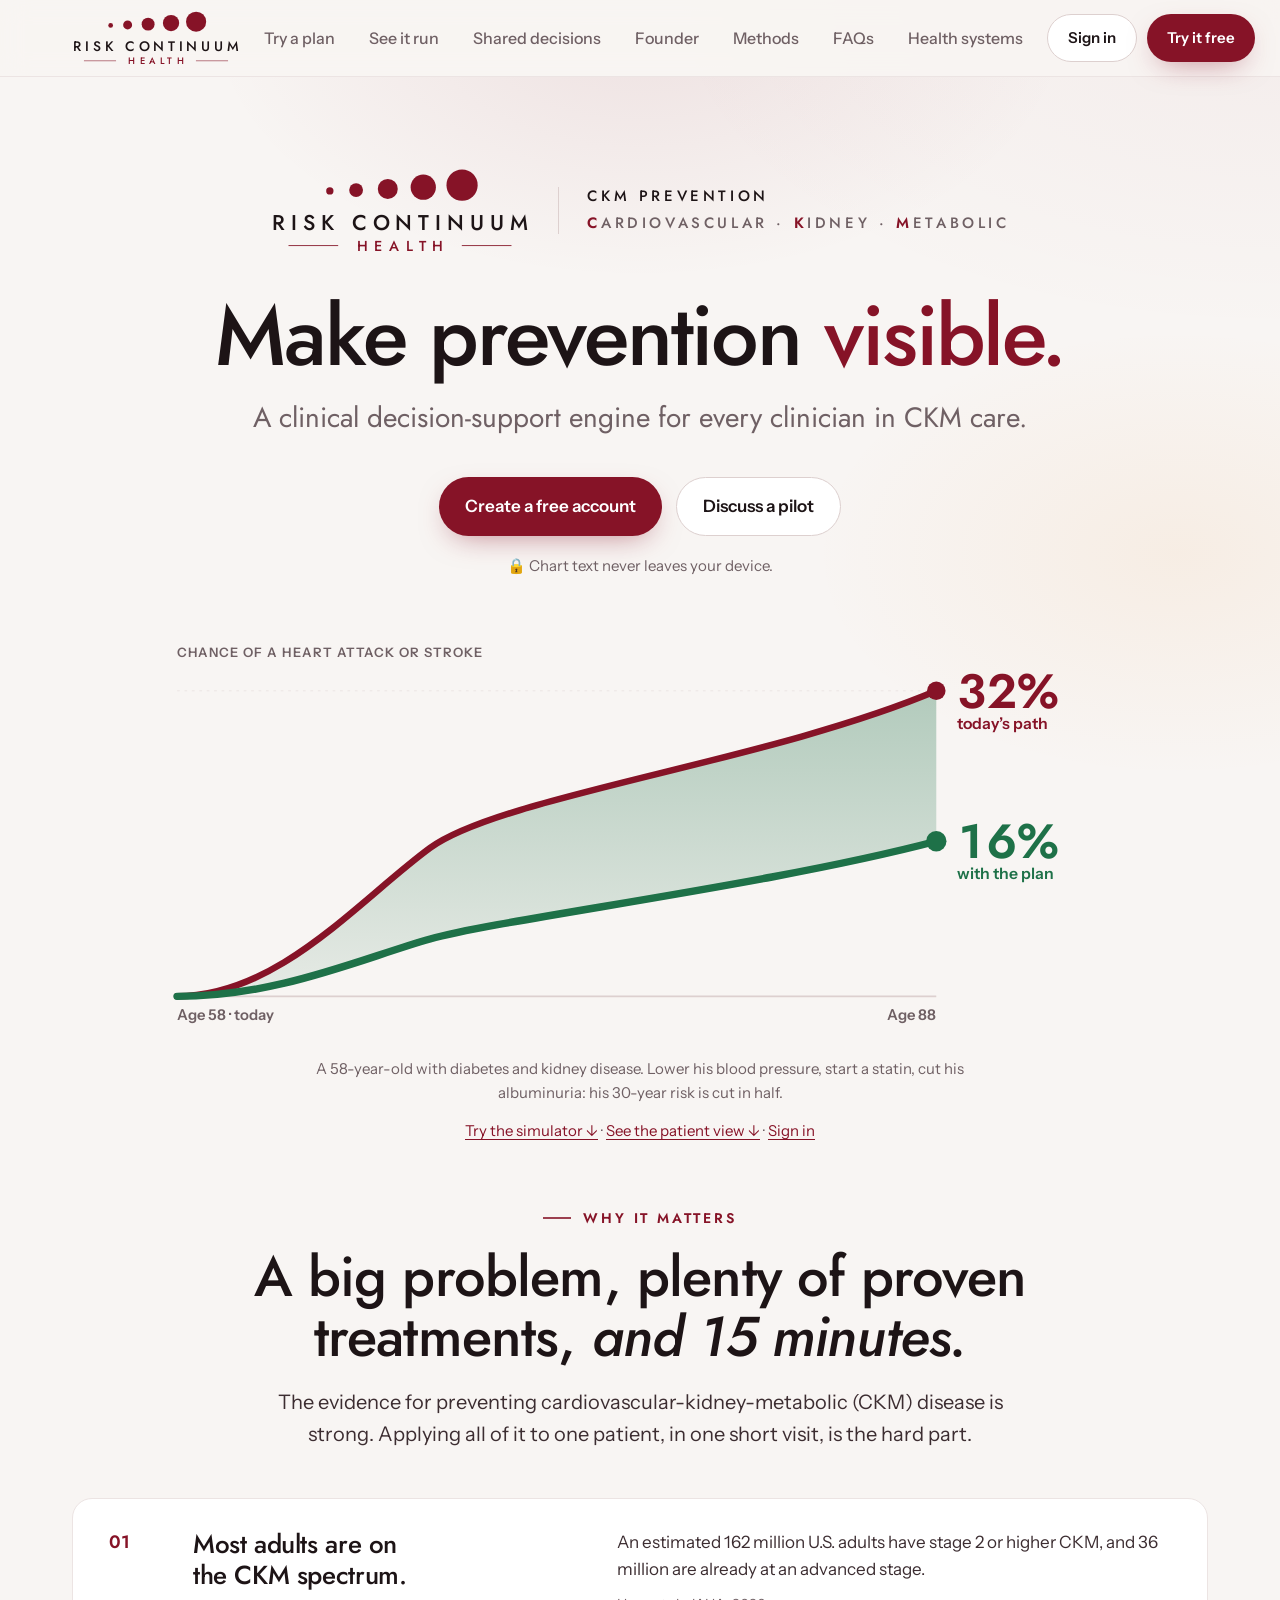
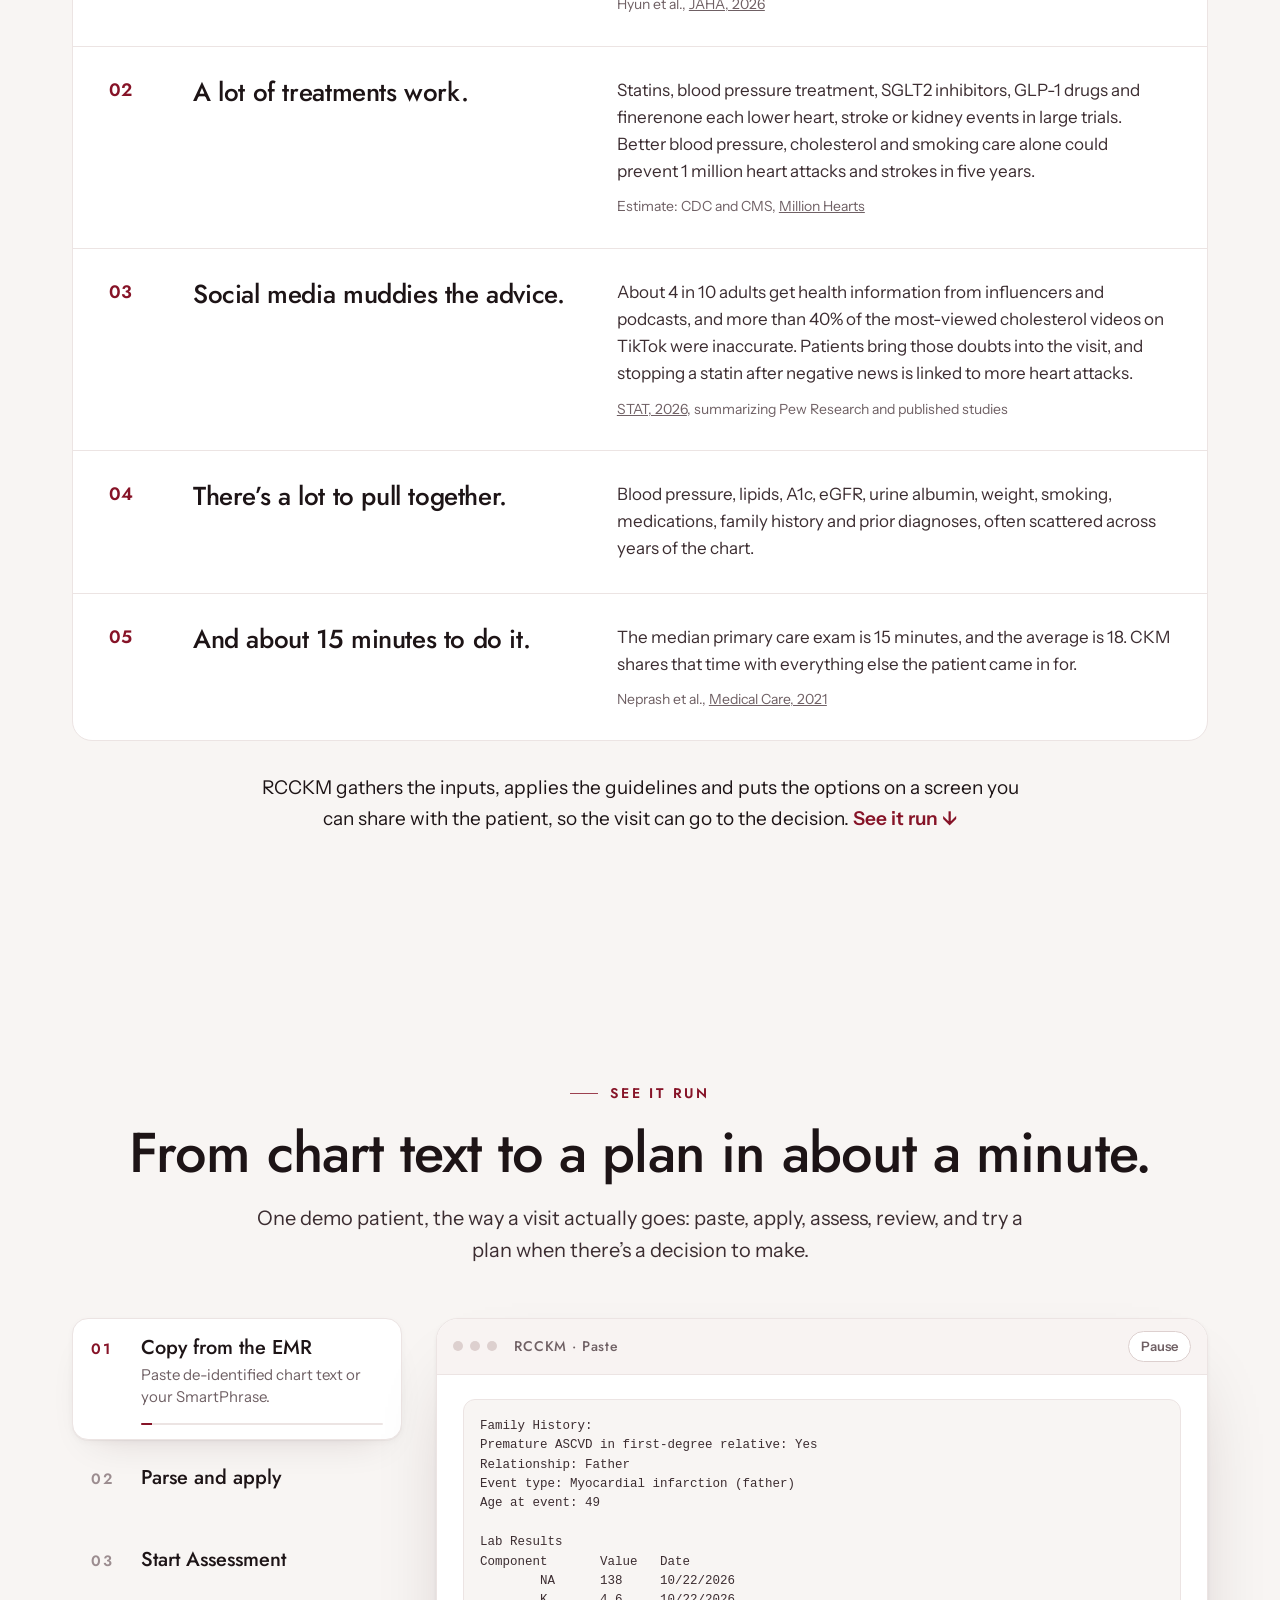
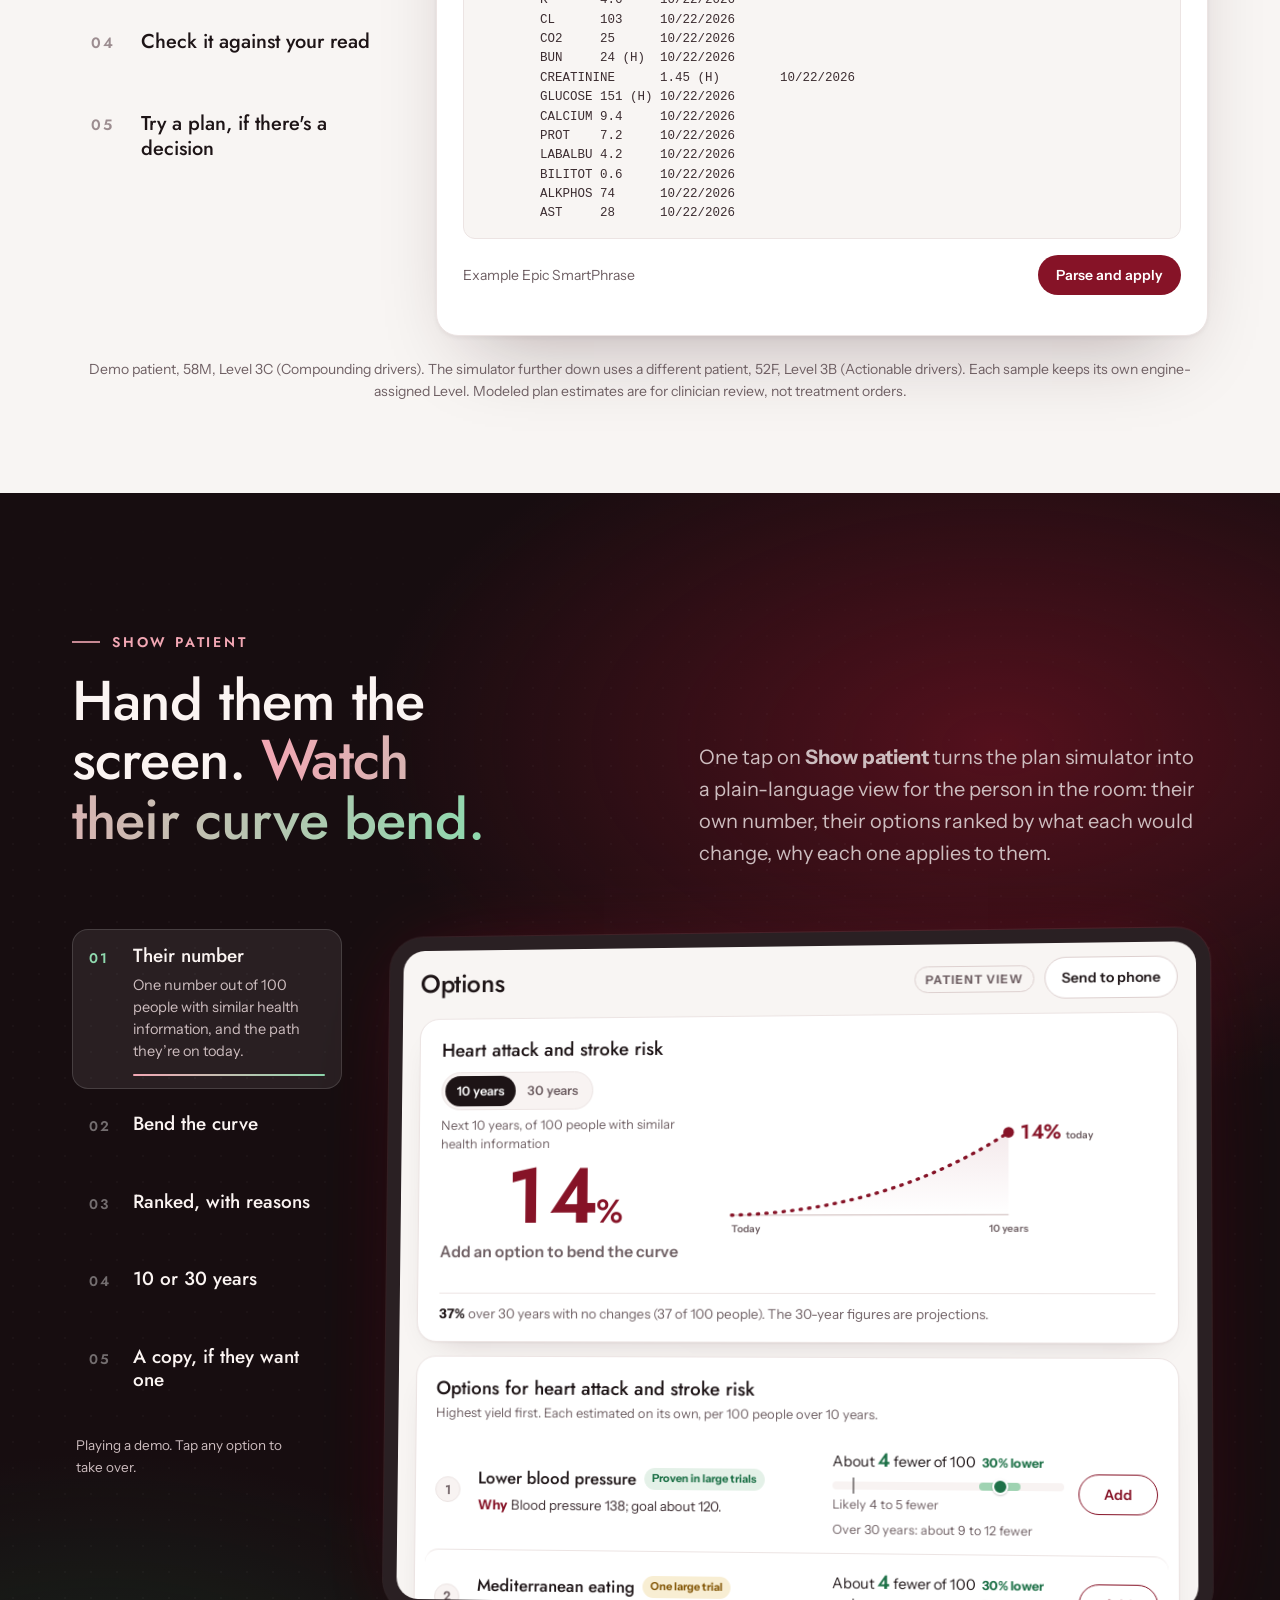
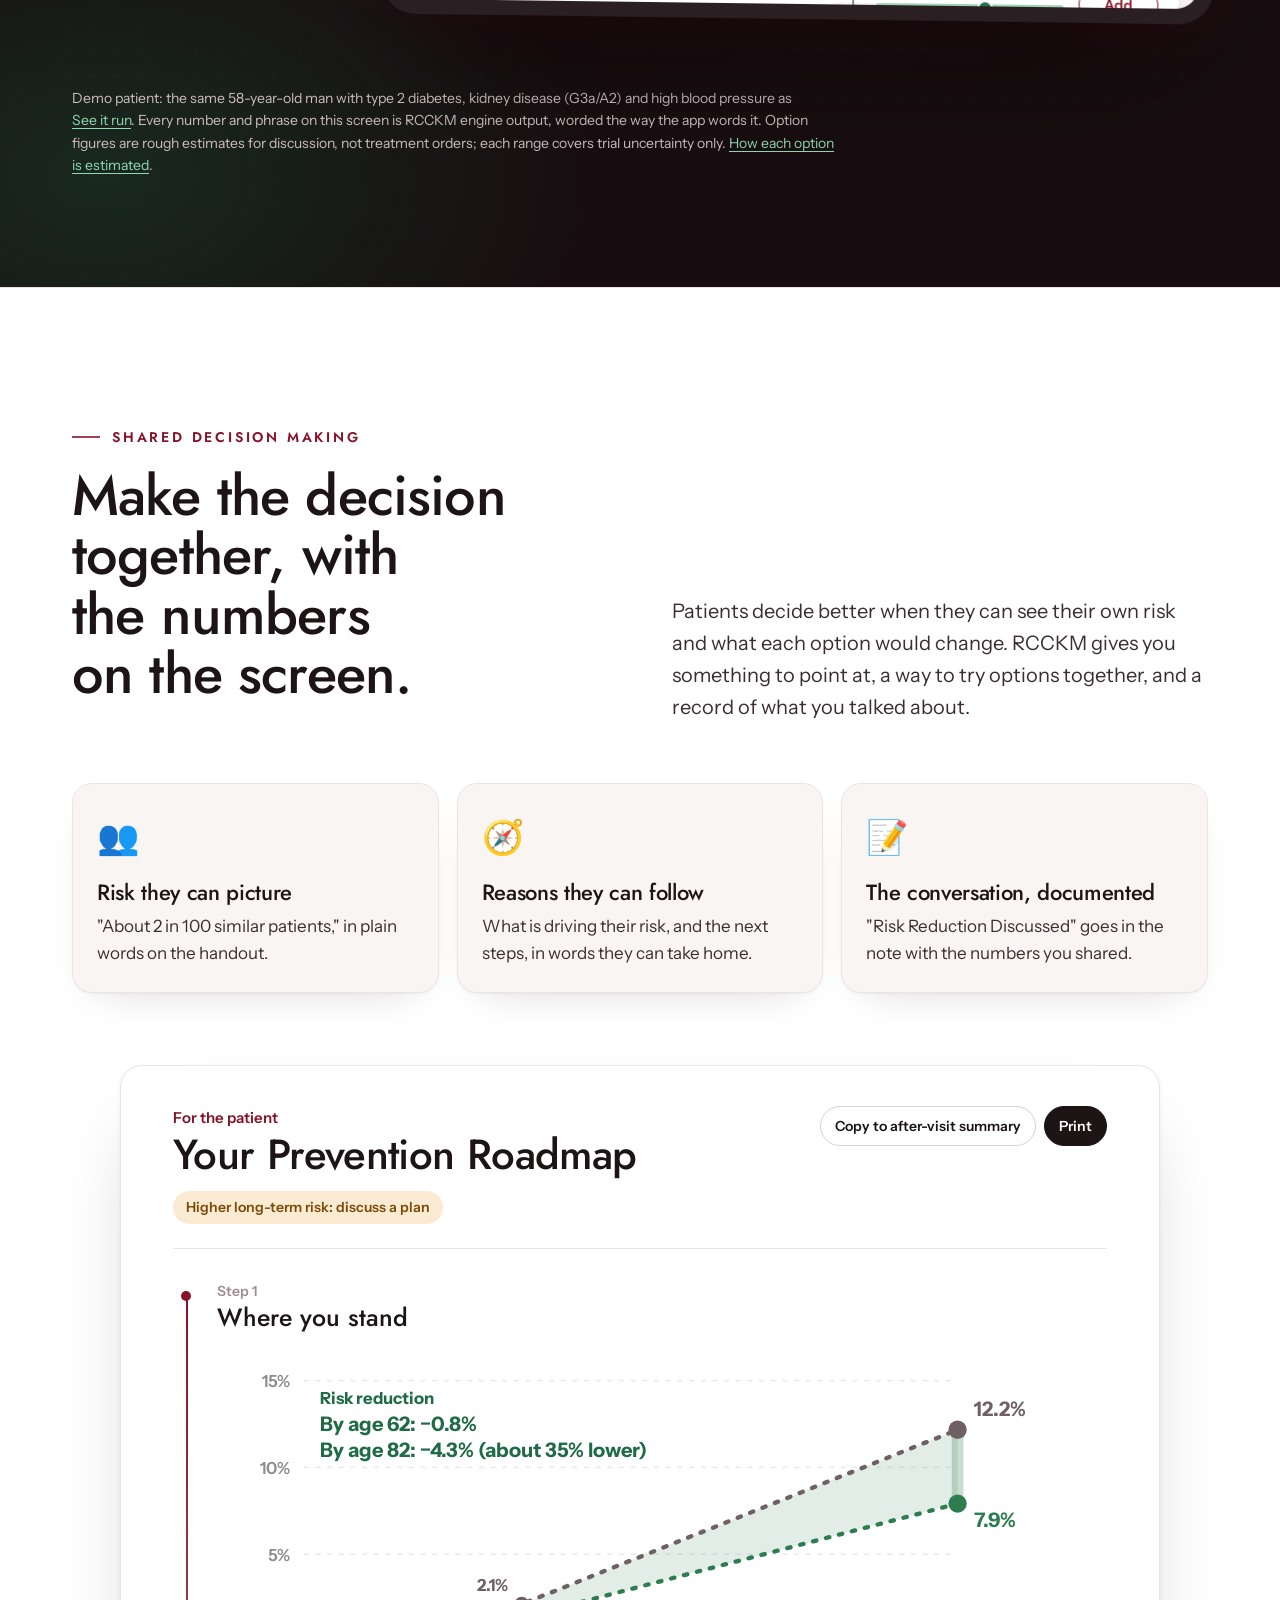
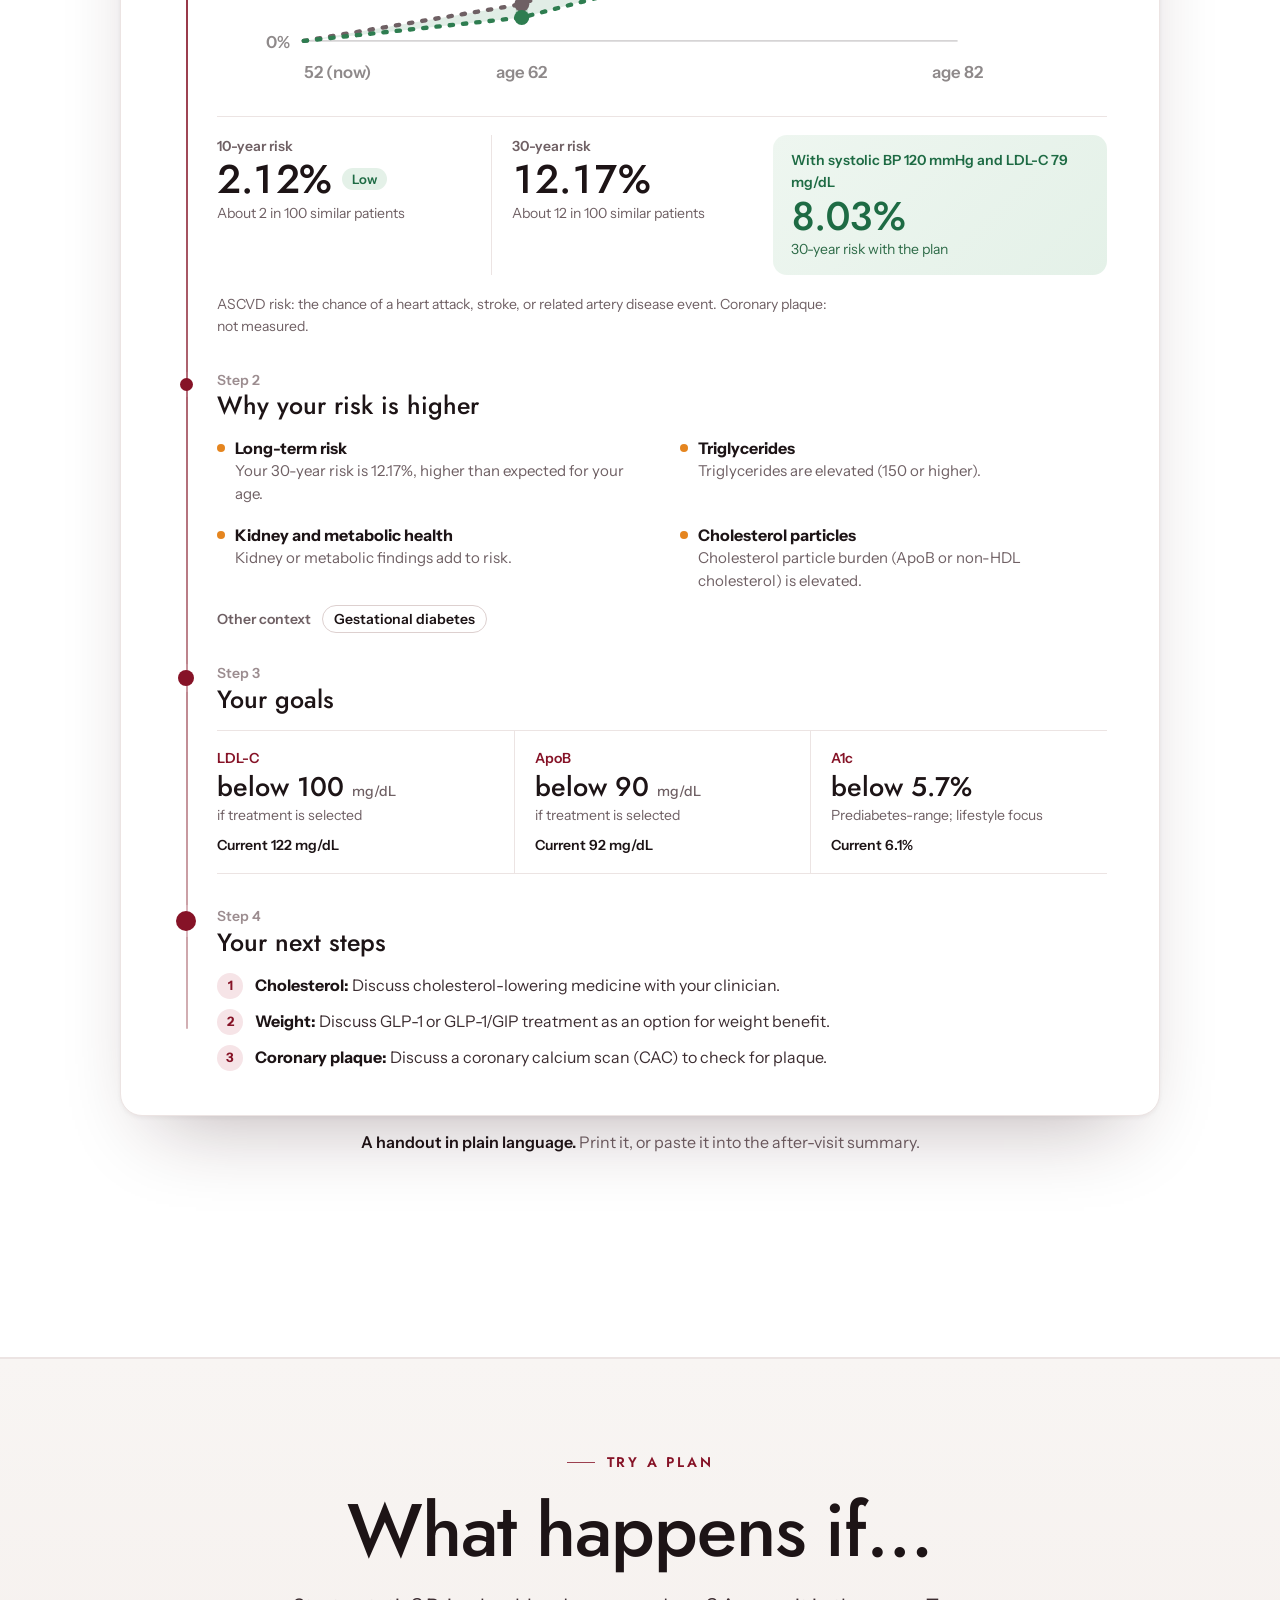
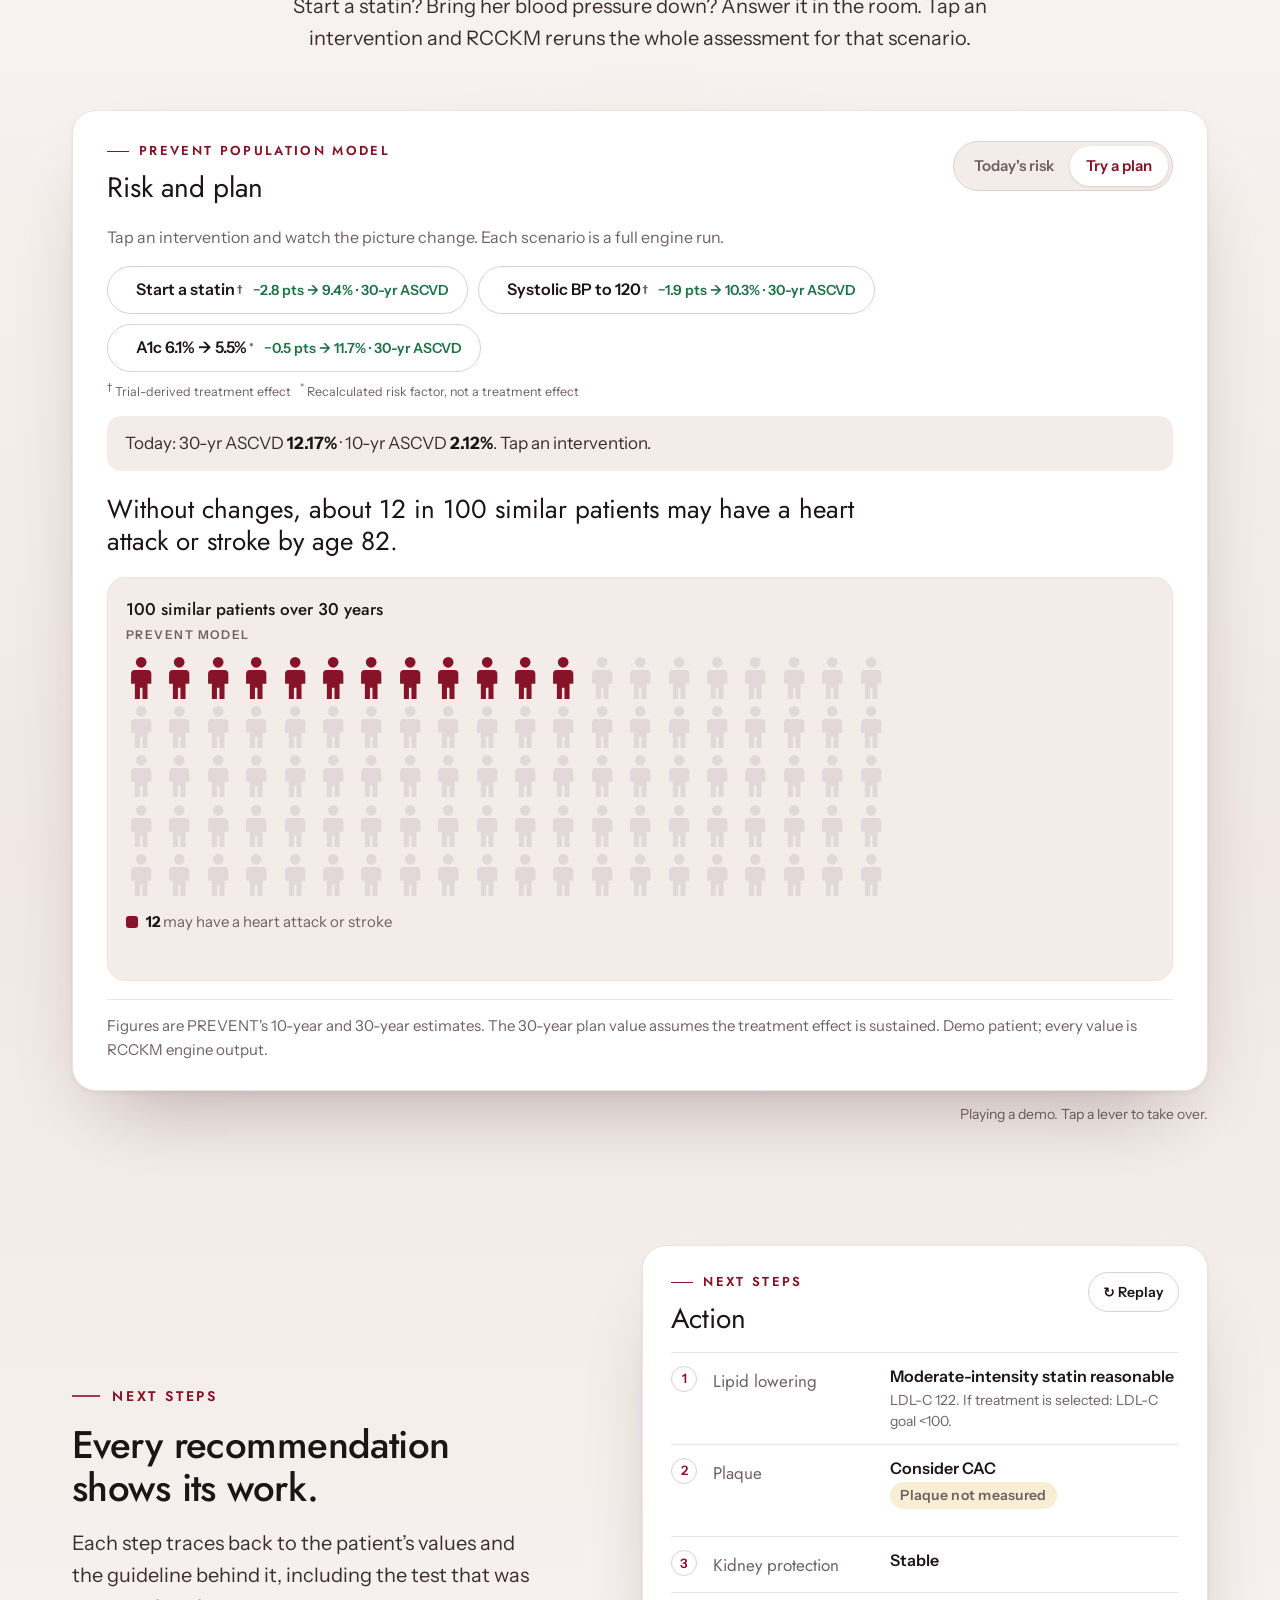
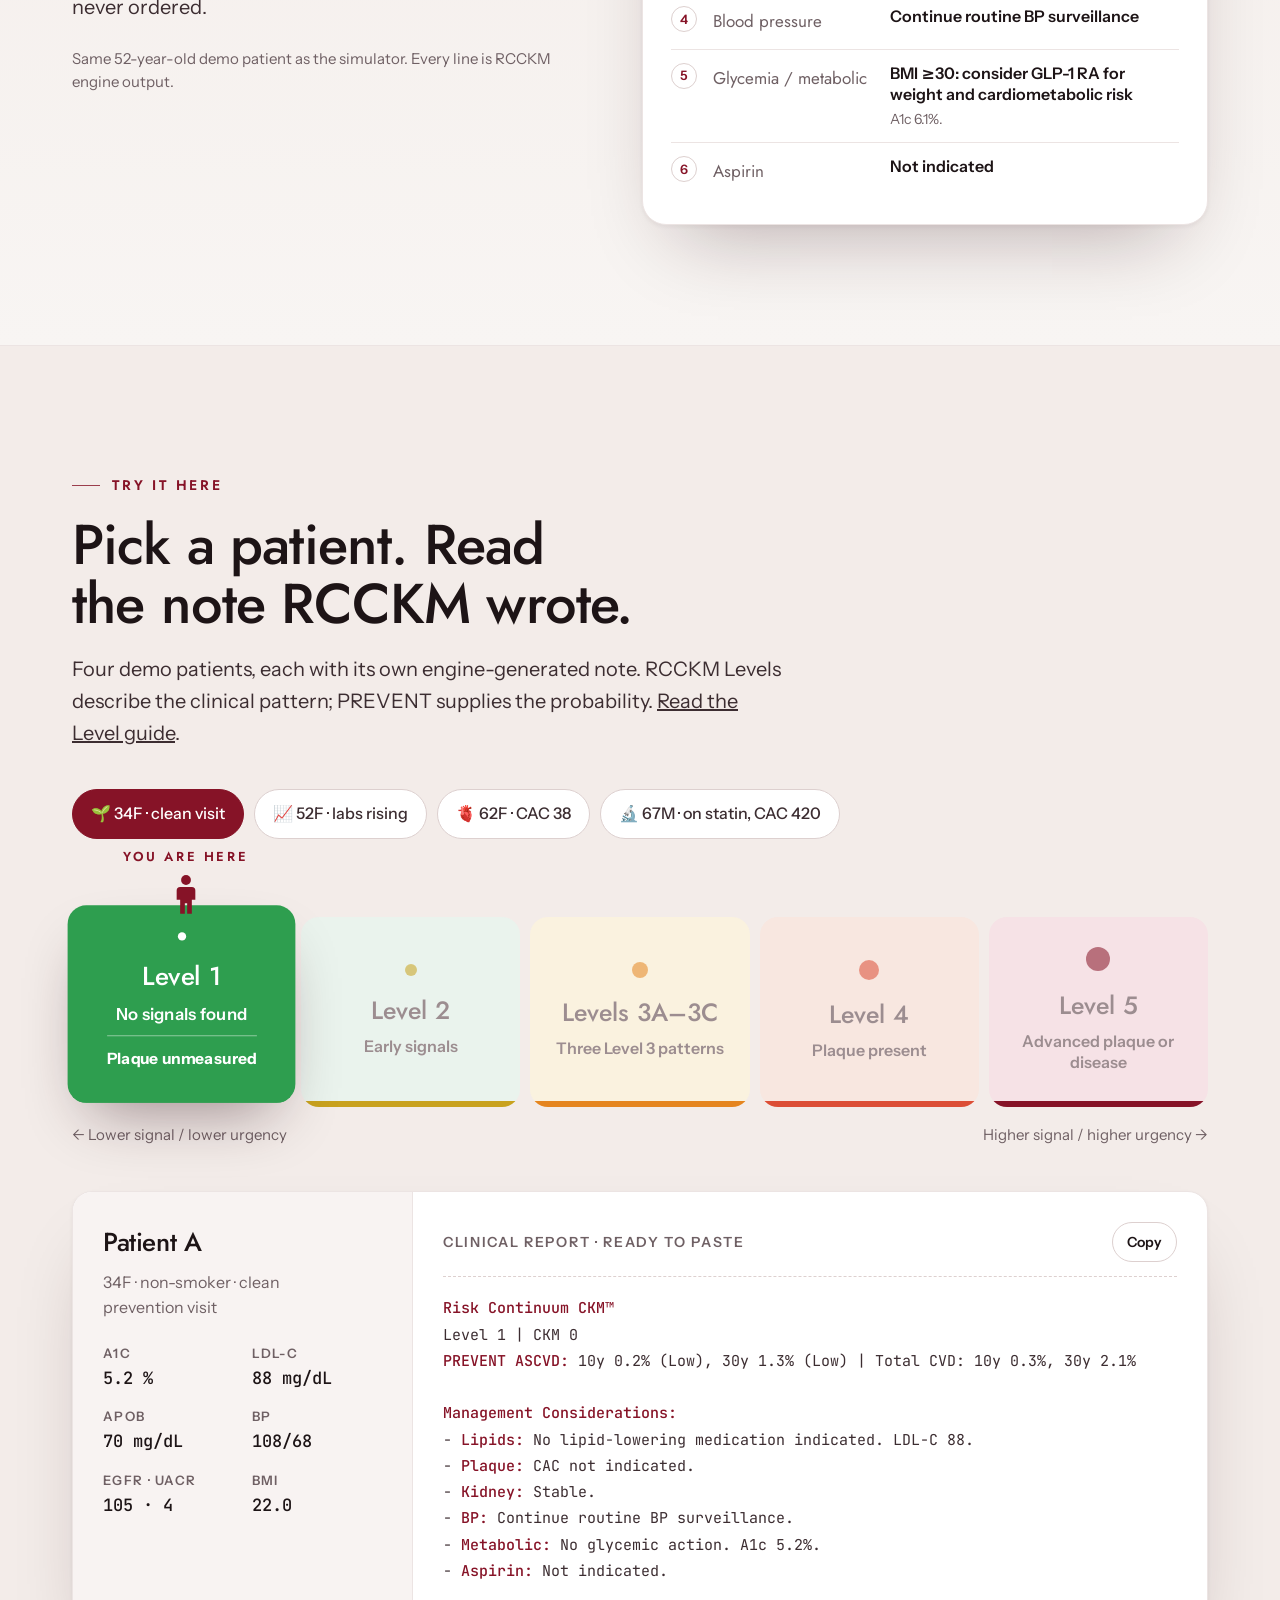
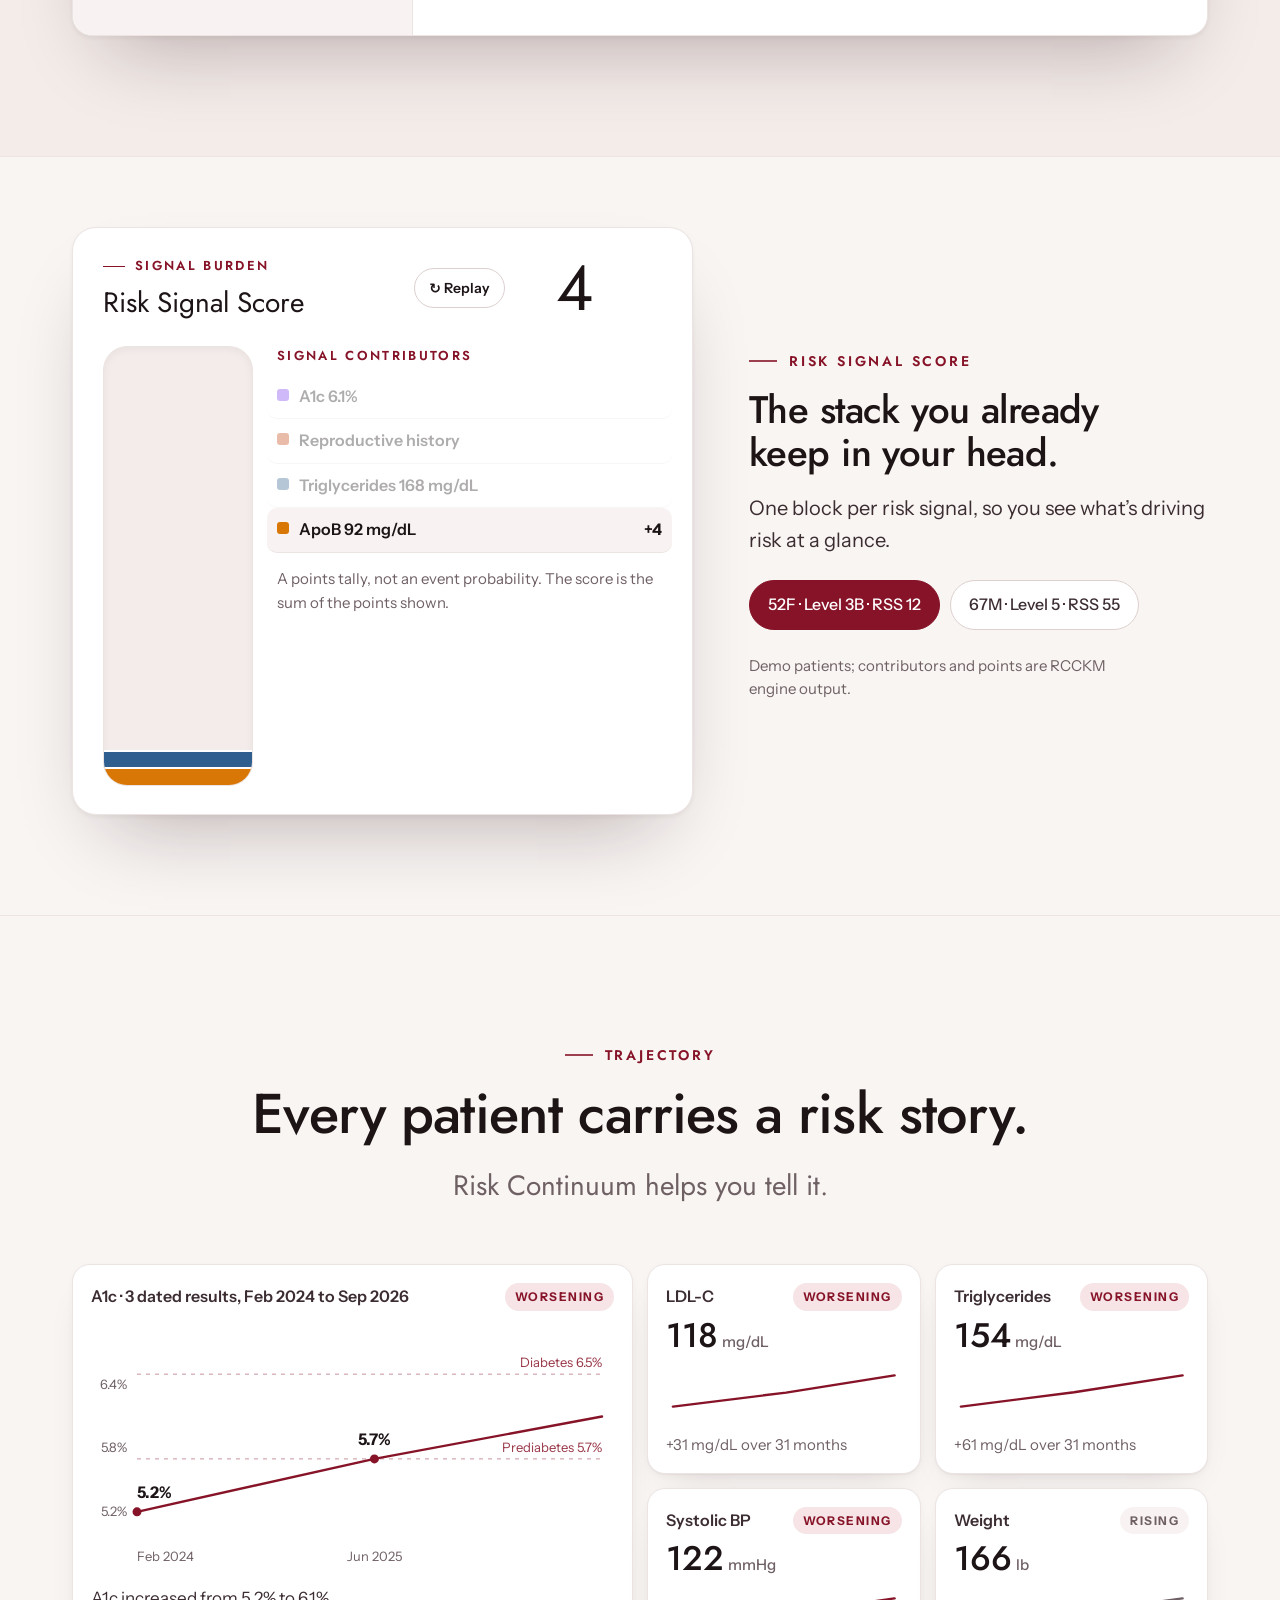
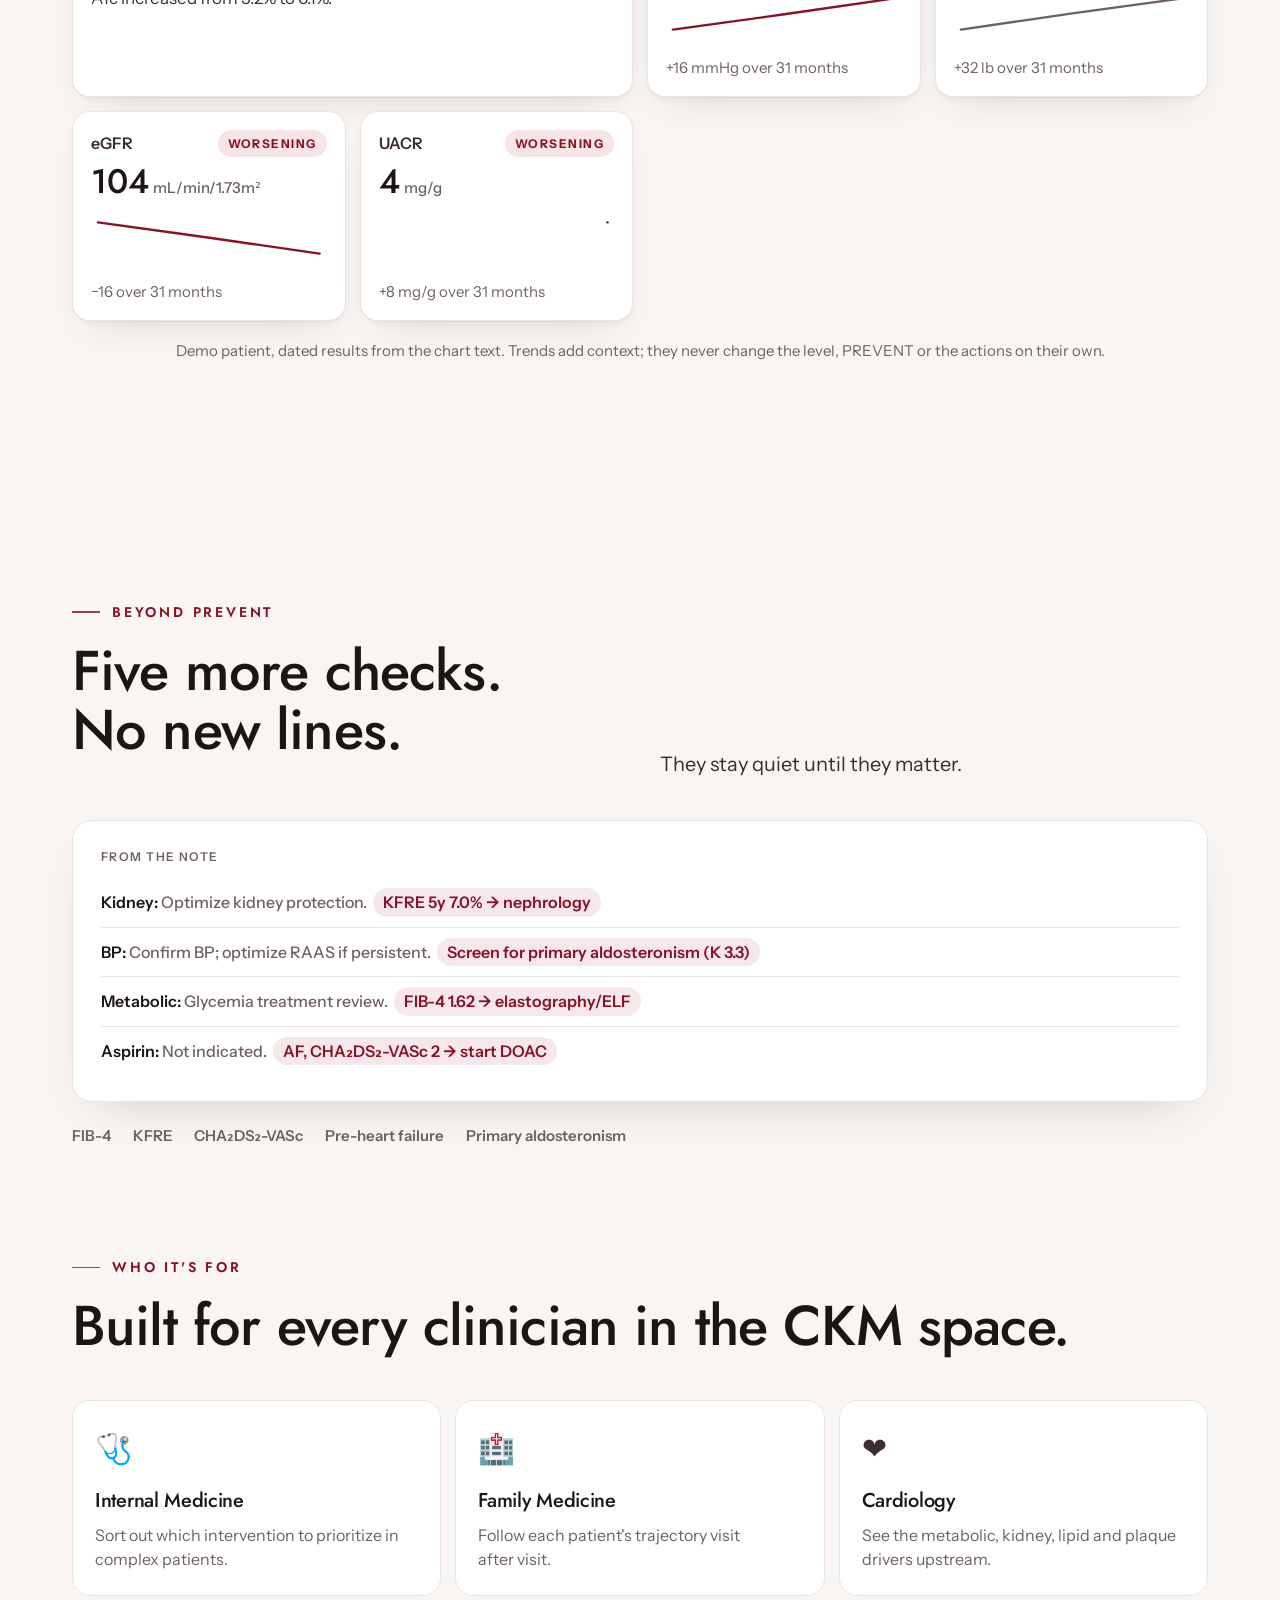
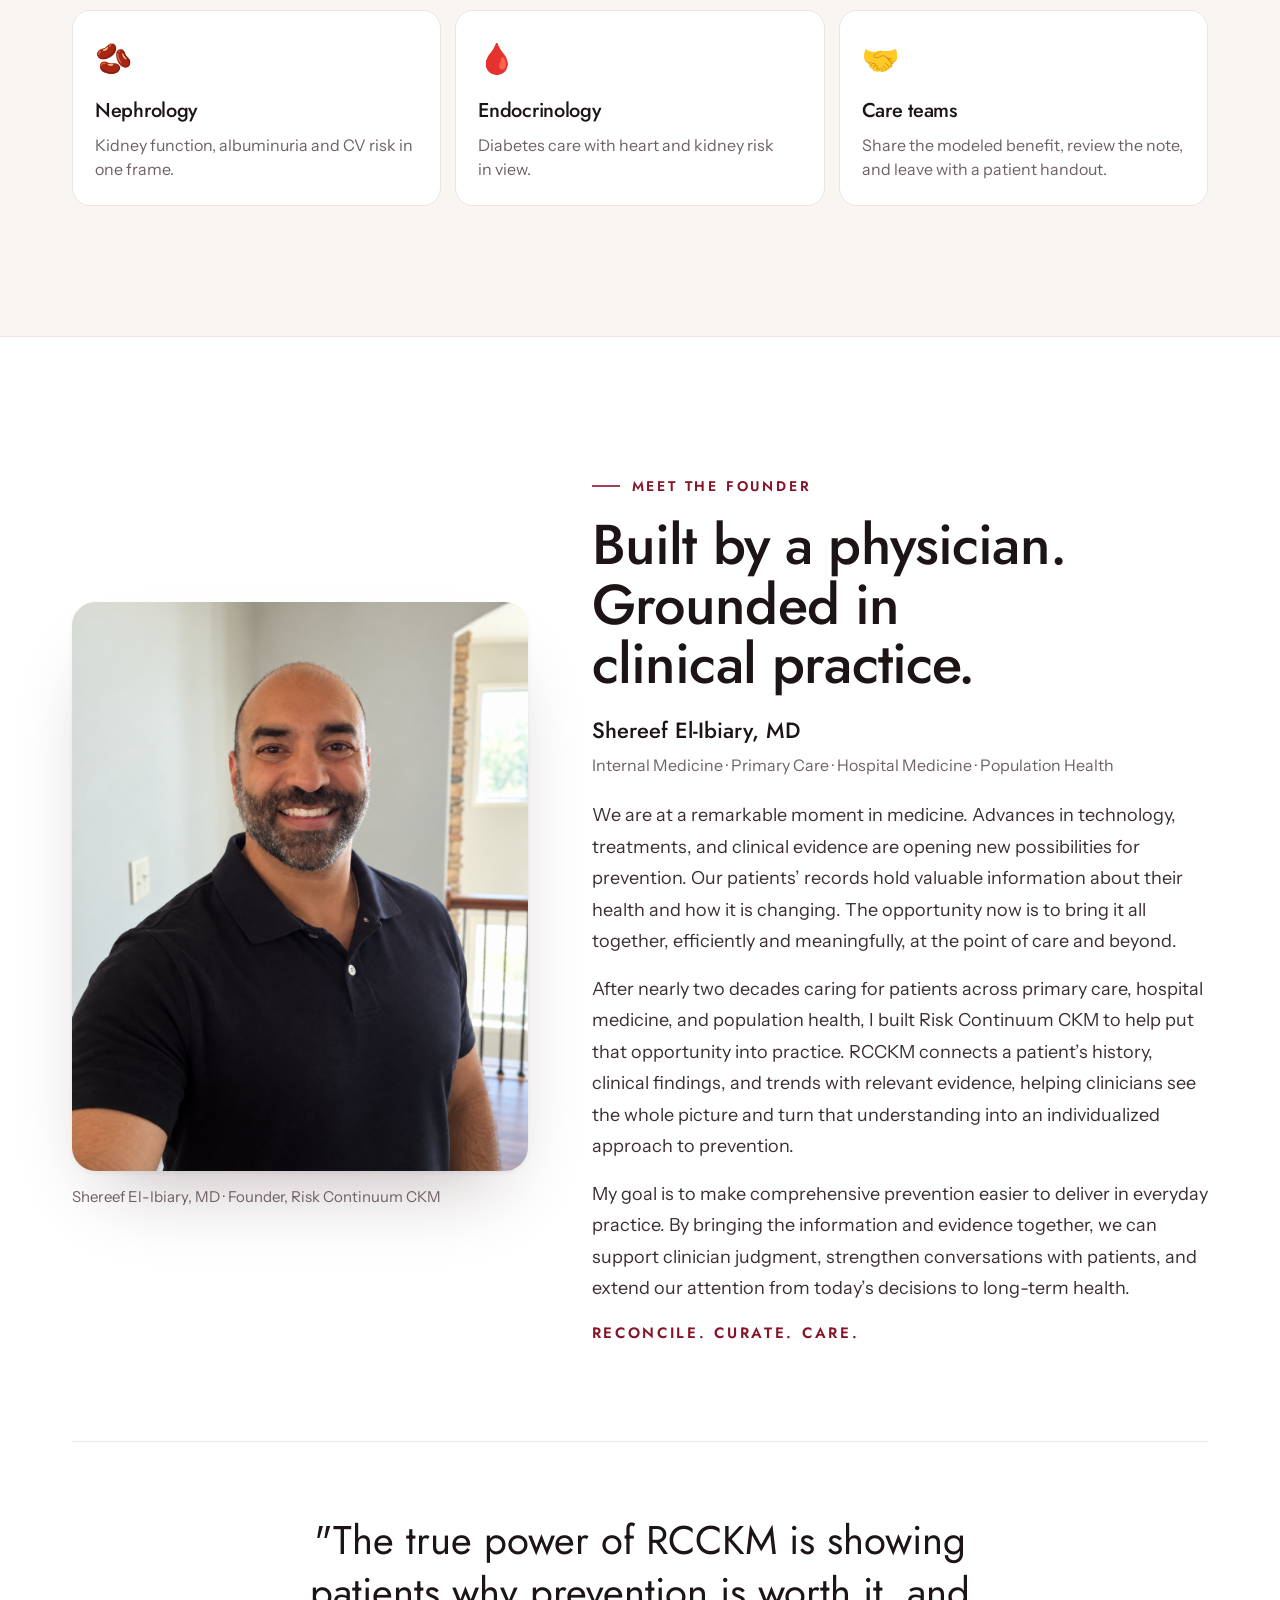
==== commit f041545b: "Make row 3 about social media misinformation; mention the shareable patient screen Co-Authored-By: C" ====
--- a/index.html
+++ b/index.html
@@ -1082,10 +1082,10 @@
       </li>
       <li>
         <span class="why-n">03</span>
-        <h3>The advice doesn&rsquo;t always line up.</h3>
+        <h3>Social media muddies the advice.</h3>
         <div>
-          <p>Cardiology, diabetes, kidney and lipid guidelines set their own thresholds and targets, and they don&rsquo;t always agree. The 2026 CKM guideline from the AHA, ACC, ADA and ASN is a start at bringing them together.</p>
-          <cite><a href="https://www.jacc.org/doi/10.1016/j.jacc.2026.03.056" target="_blank" rel="noopener">2026 AHA/ACC/ADA/ASN CKM Guideline</a></cite>
+          <p>About 4 in 10 adults get health information from influencers and podcasts, and more than 40% of the most-viewed cholesterol videos on TikTok were inaccurate. Patients bring those doubts into the visit, and stopping a statin after negative news is linked to more heart attacks.</p>
+          <cite><a href="https://www.statnews.com/2026/08/13/statin-misinformation-medicine-scams-online-regulation-fact-checks/" target="_blank" rel="noopener">STAT, 2026</a>, summarizing Pew Research and published studies</cite>
         </div>
       </li>
       <li>
@@ -1104,7 +1104,7 @@
         </div>
       </li>
     </ol>
-    <p class="why-close reveal">RCCKM gathers the inputs, applies the guidelines and lays out the options, so the visit can go to the decision. <a href="#walkthrough">See it run&nbsp;&darr;</a></p>
+    <p class="why-close reveal">RCCKM gathers the inputs, applies the guidelines and puts the options on a screen you can share with the patient, so the visit can go to the decision. <a href="#walkthrough">See it run&nbsp;&darr;</a></p>
   </div>
 </section>
 
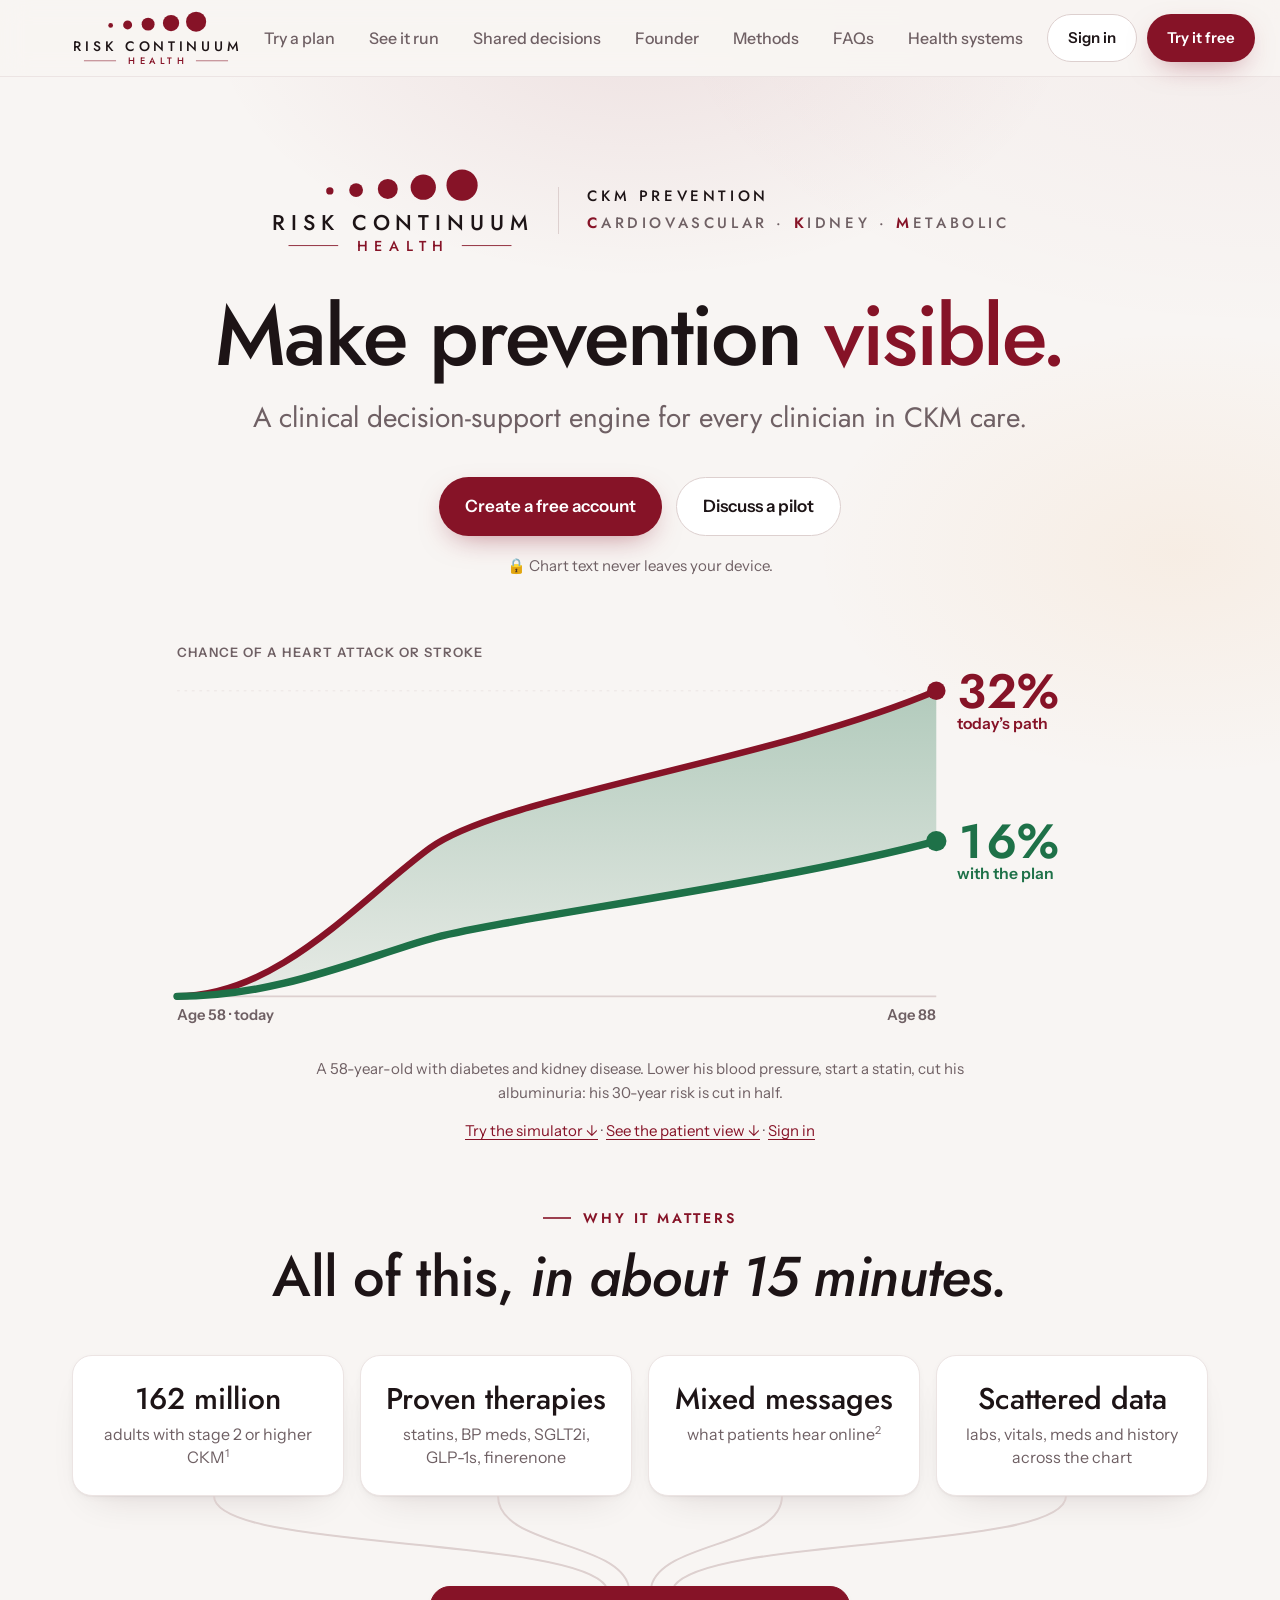
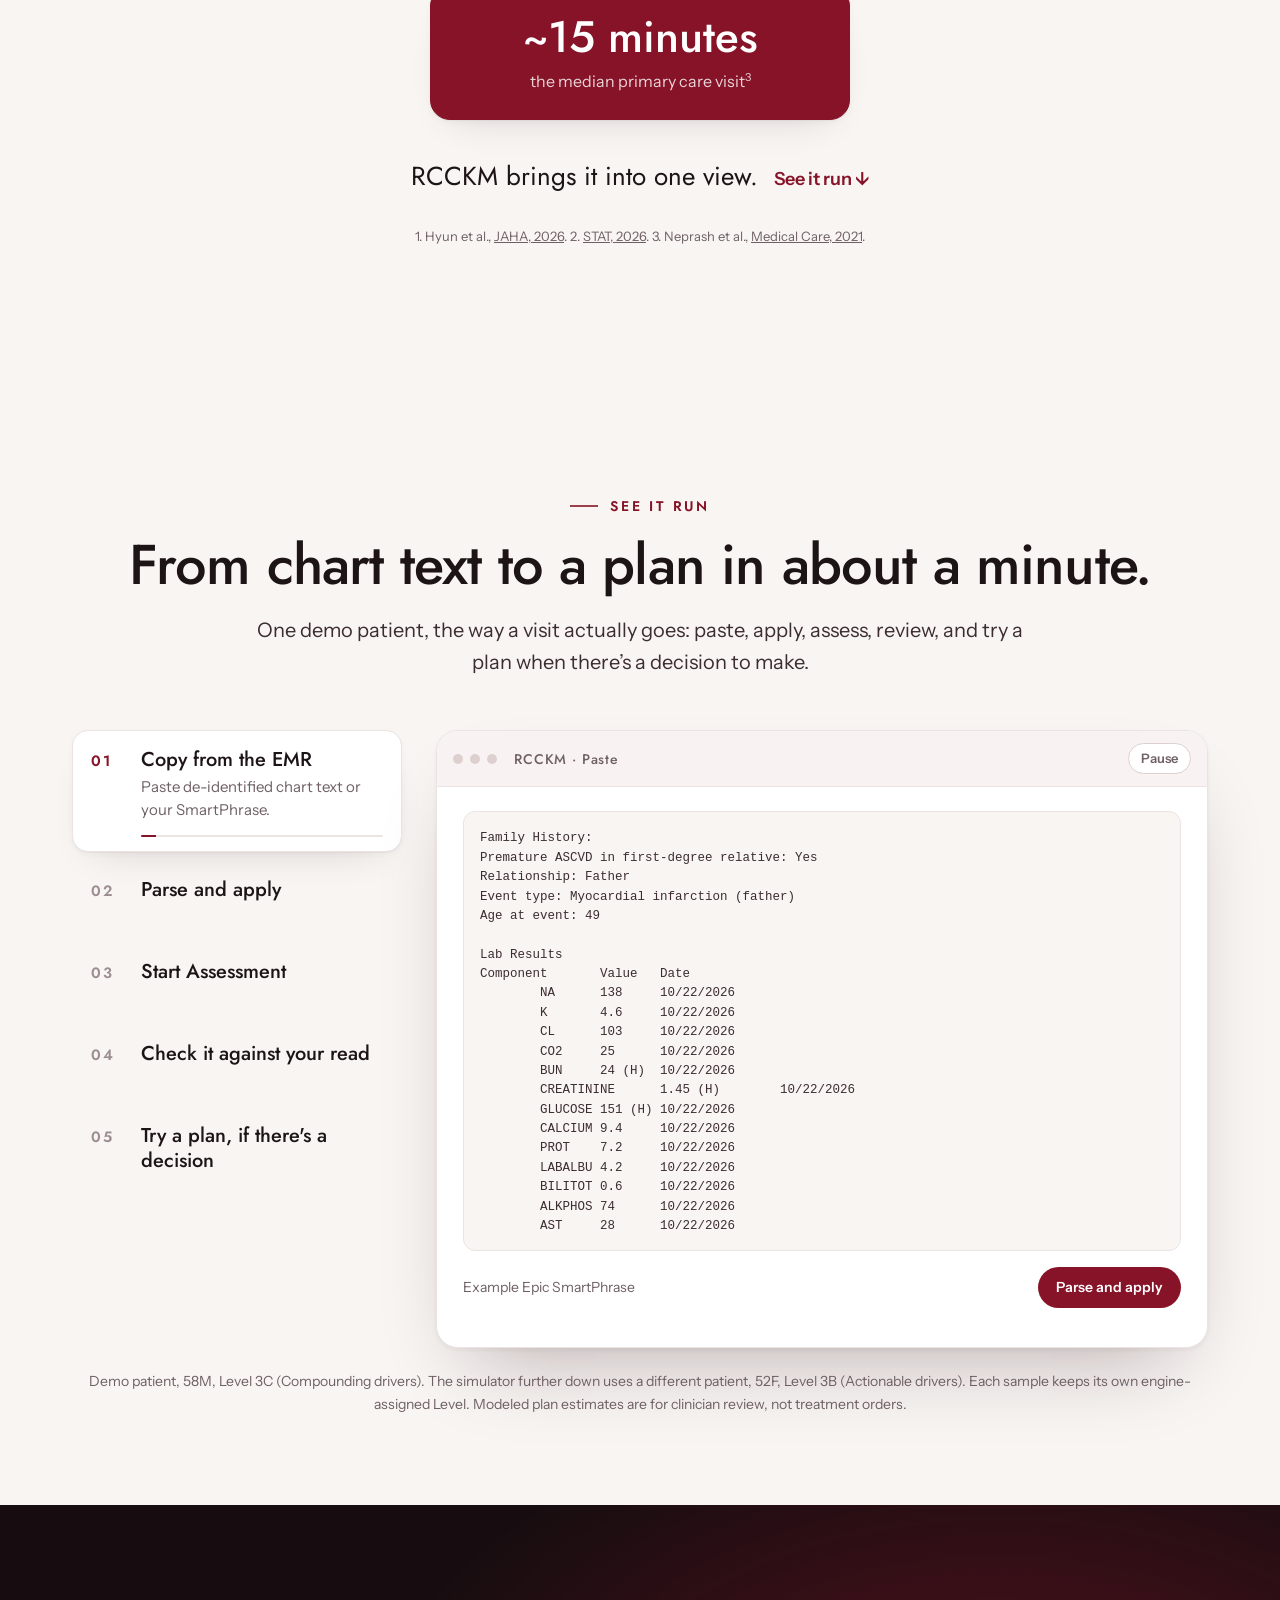
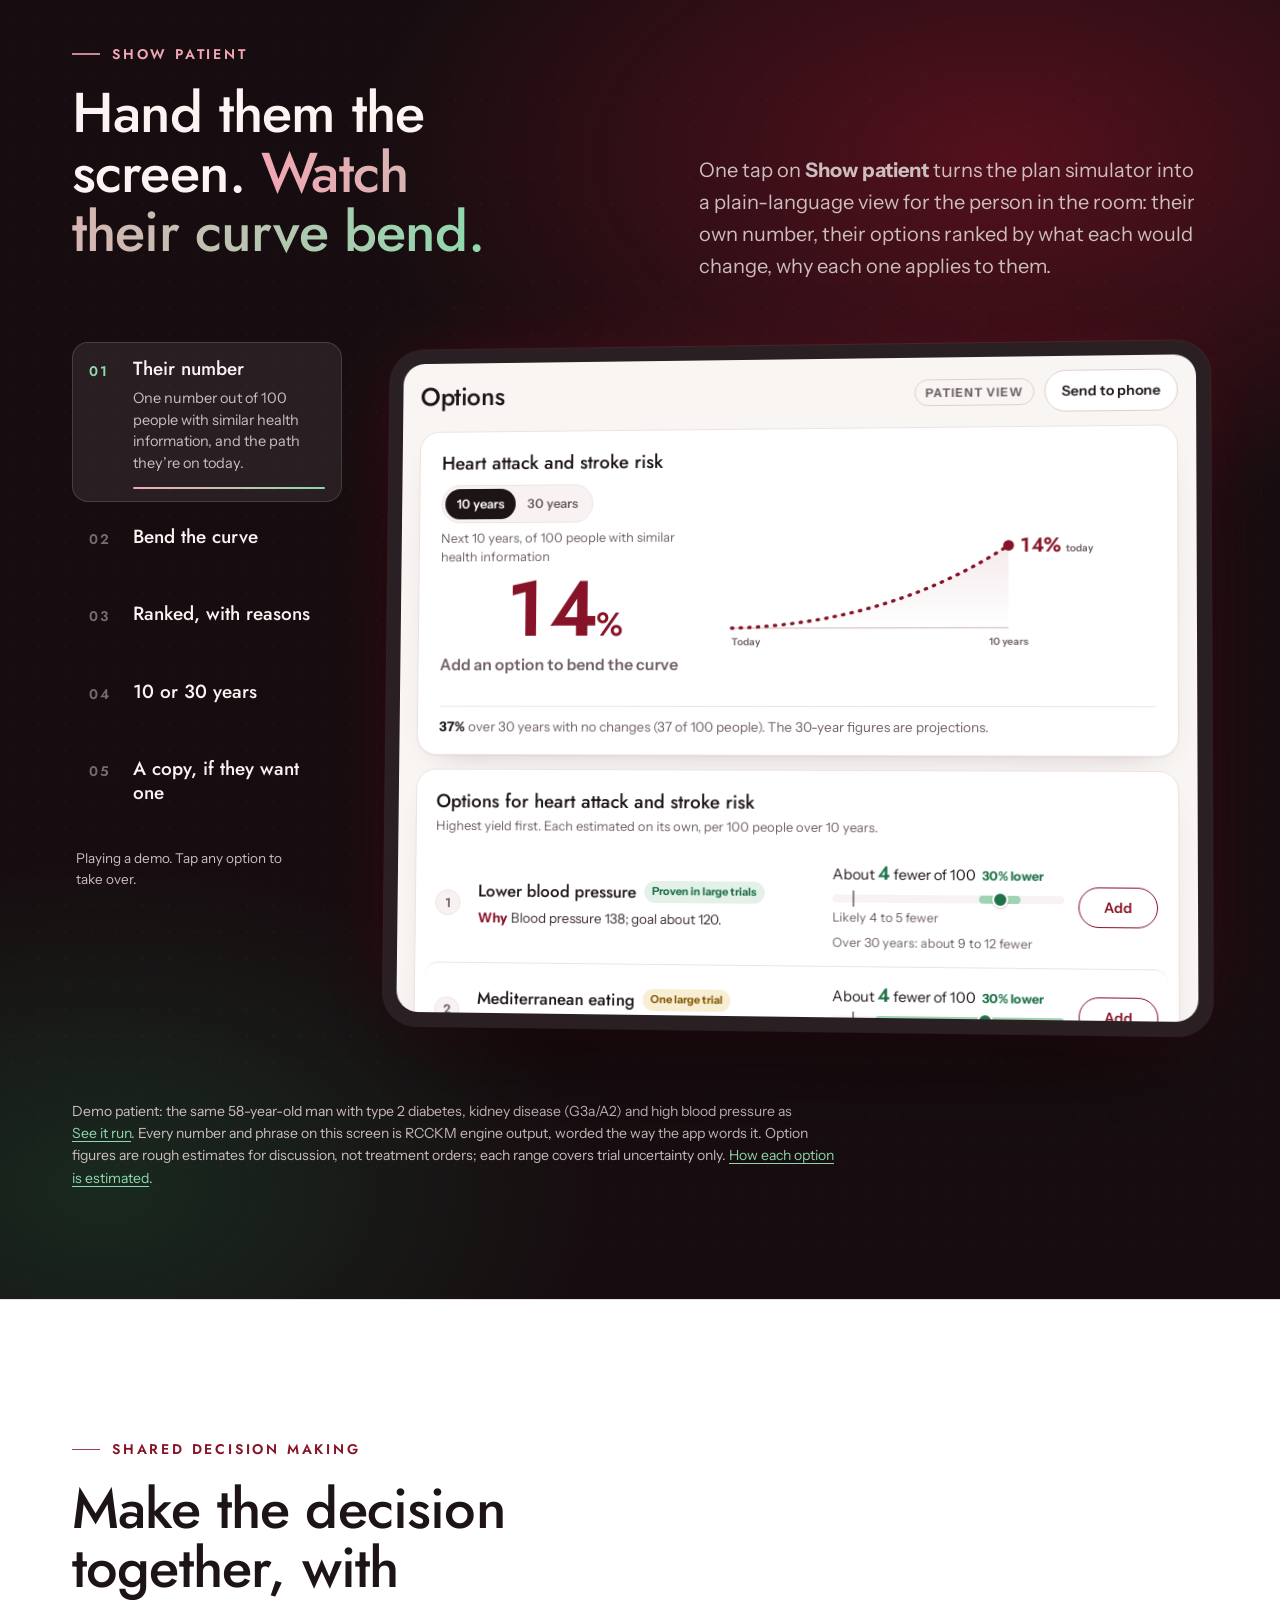
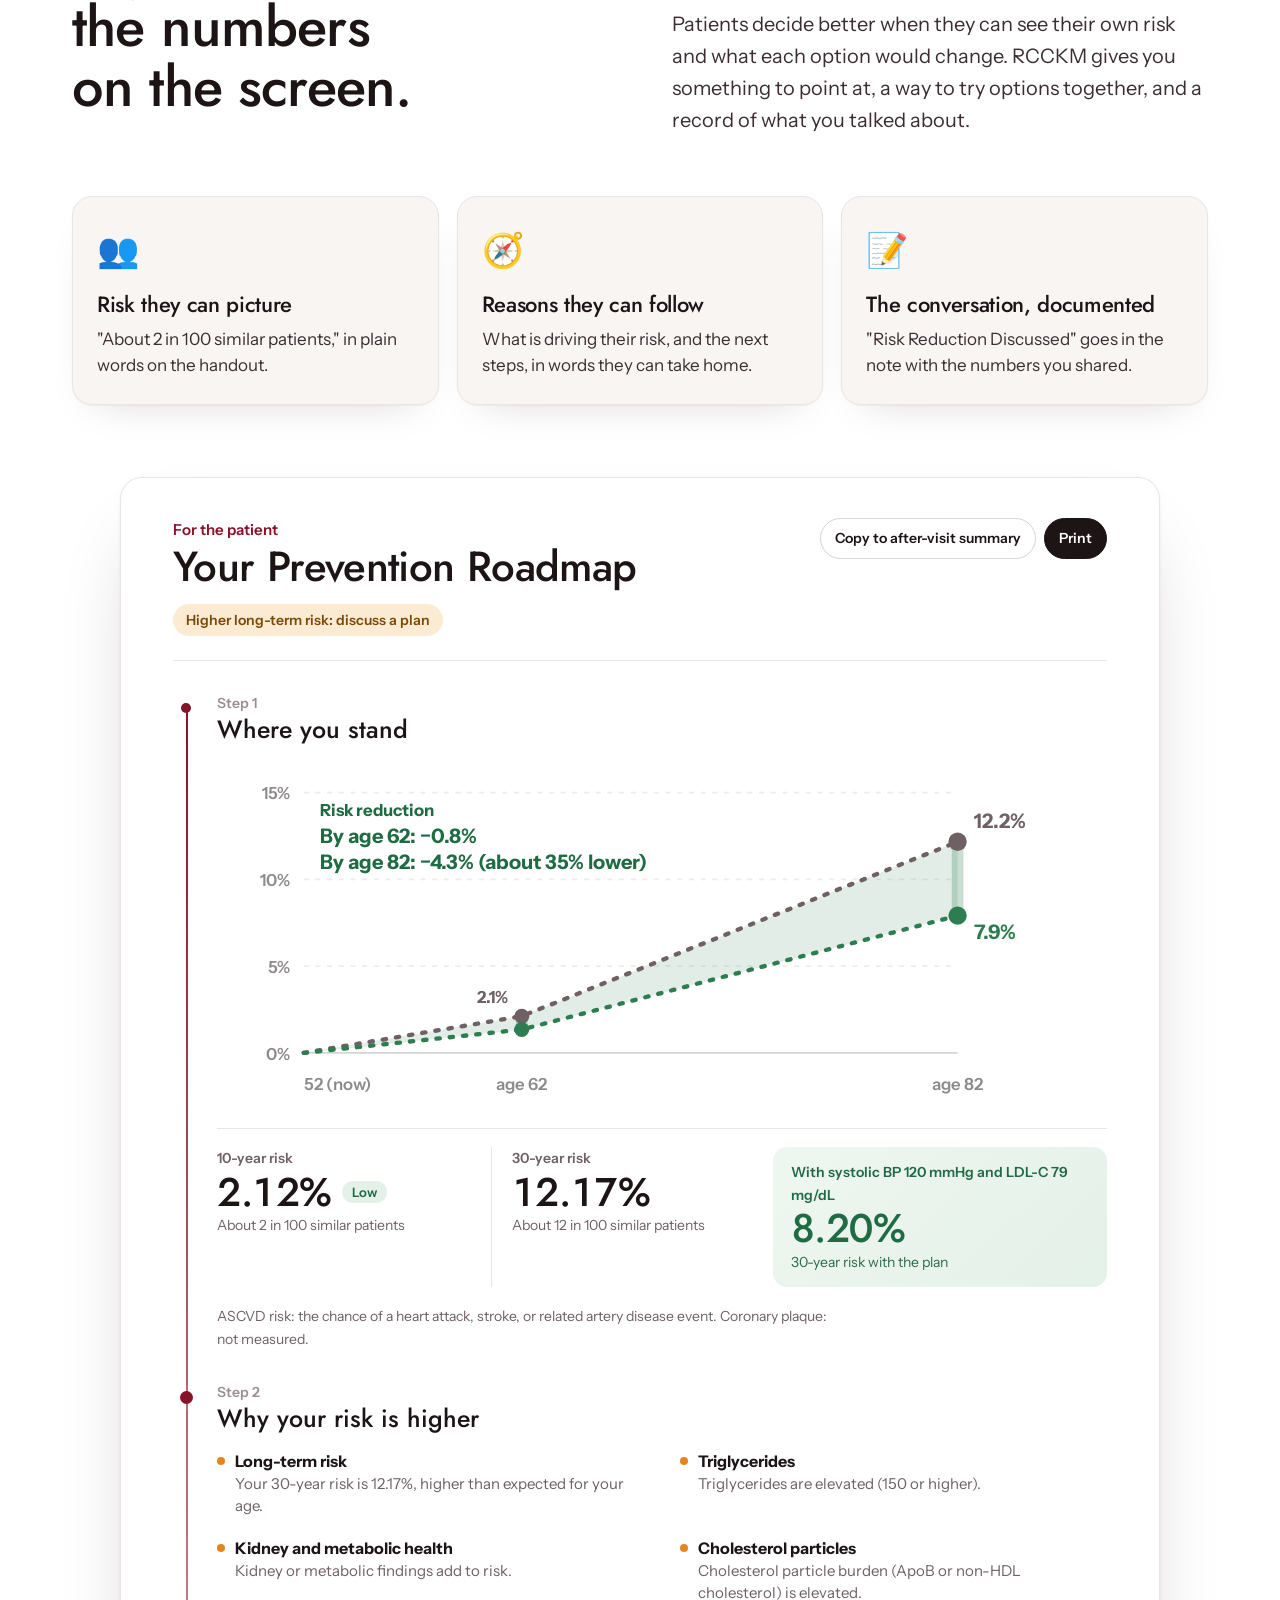
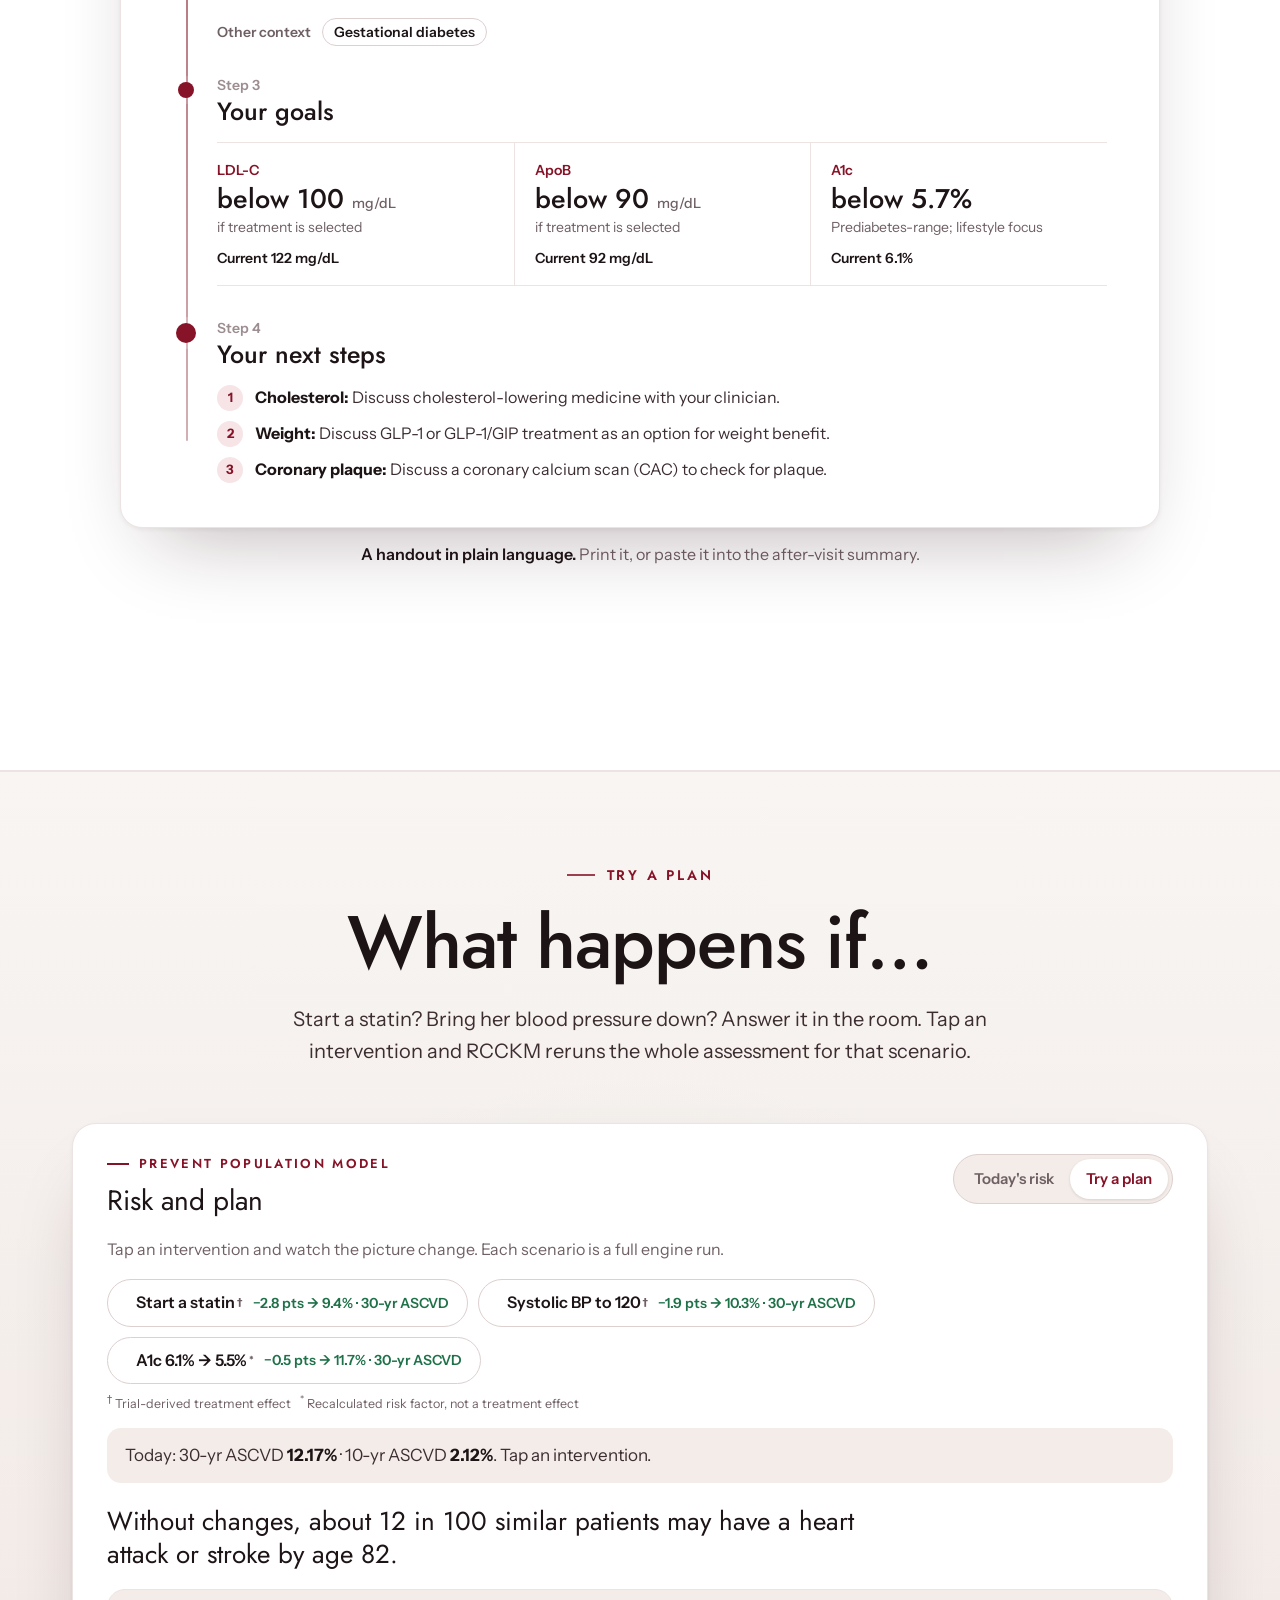
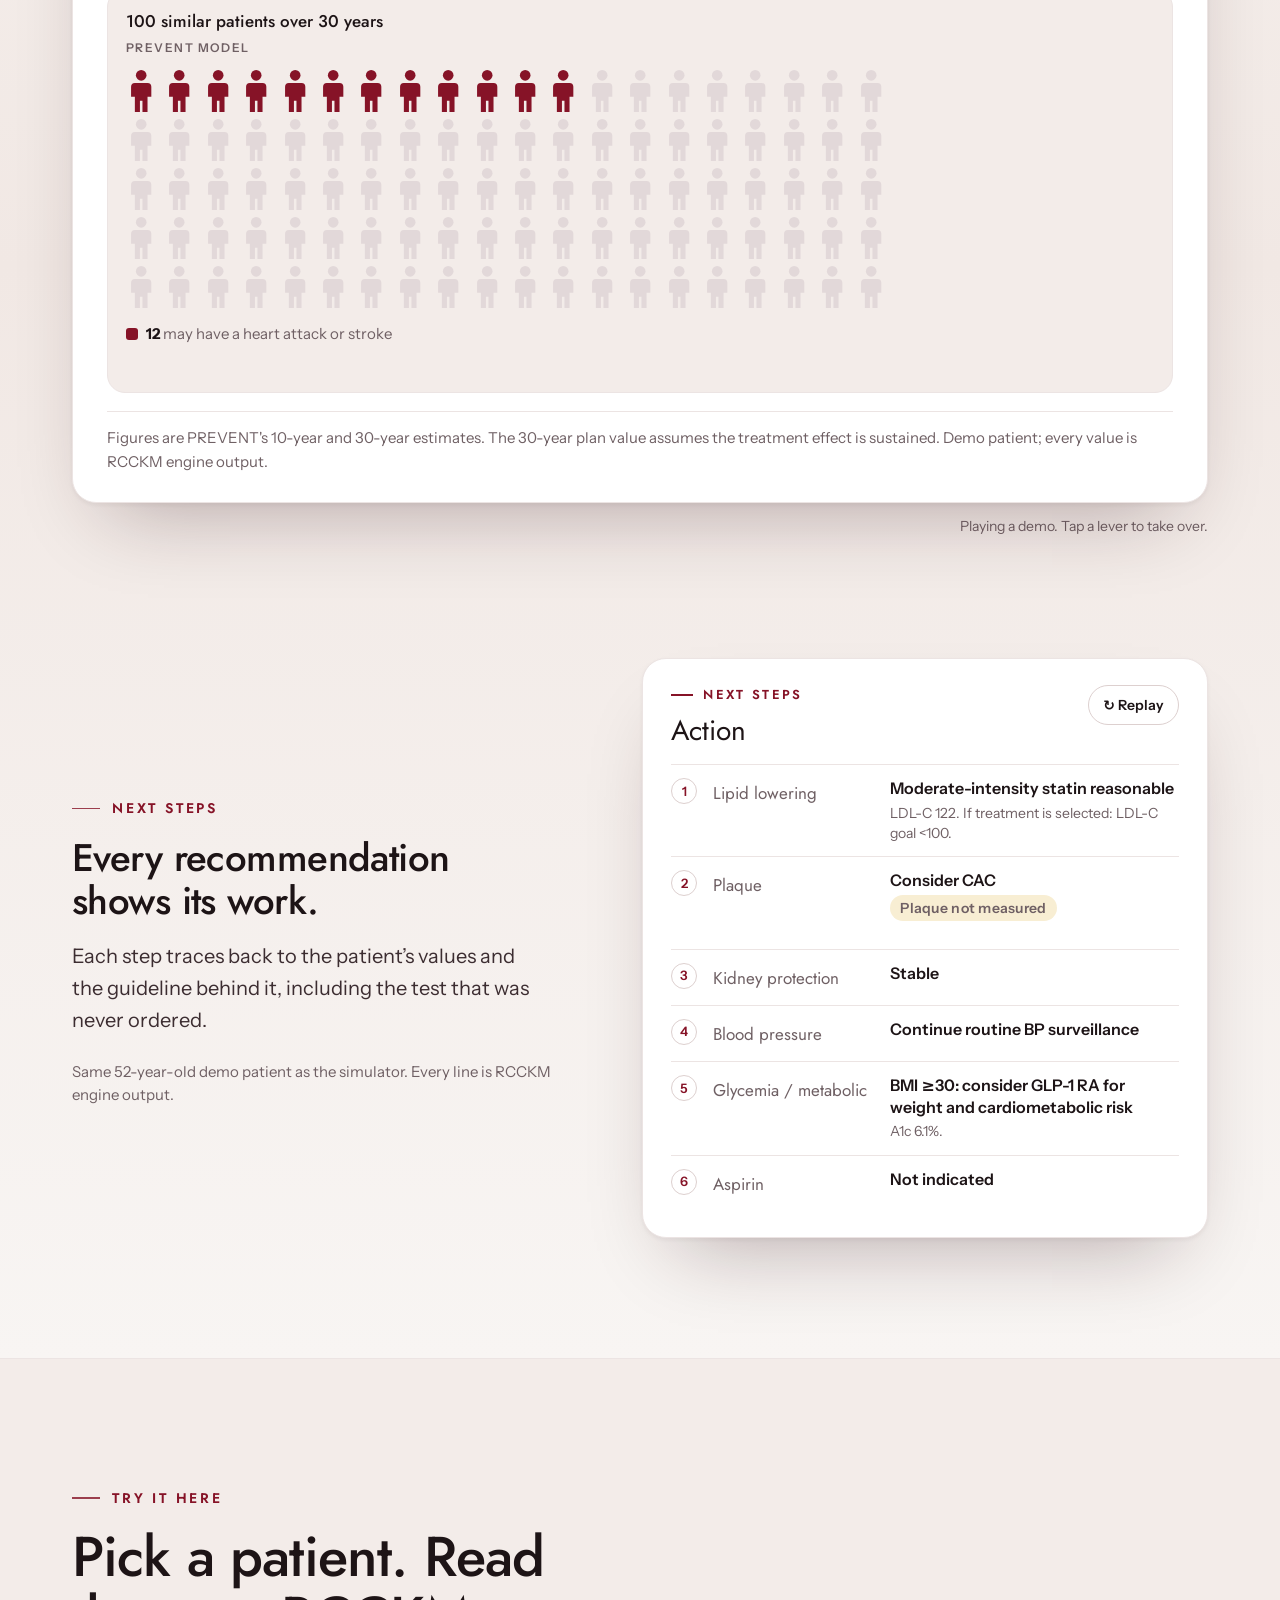
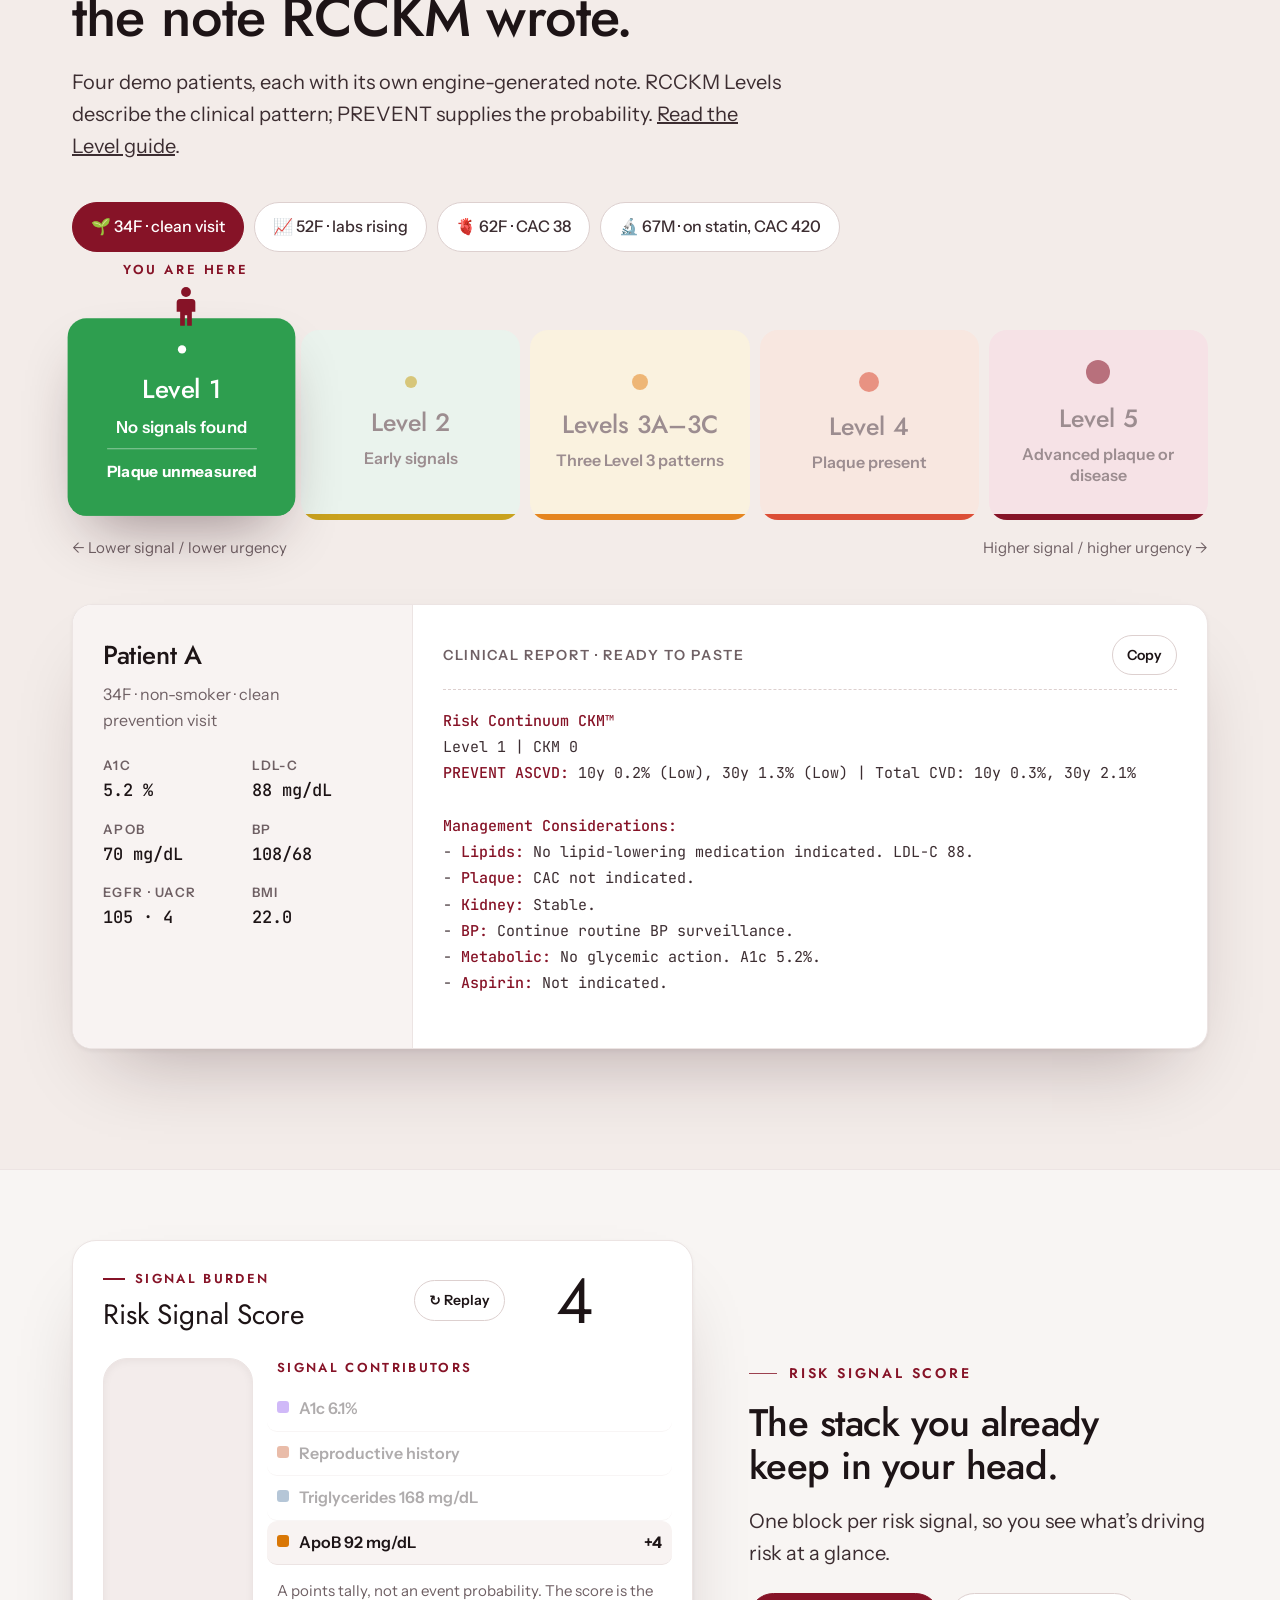
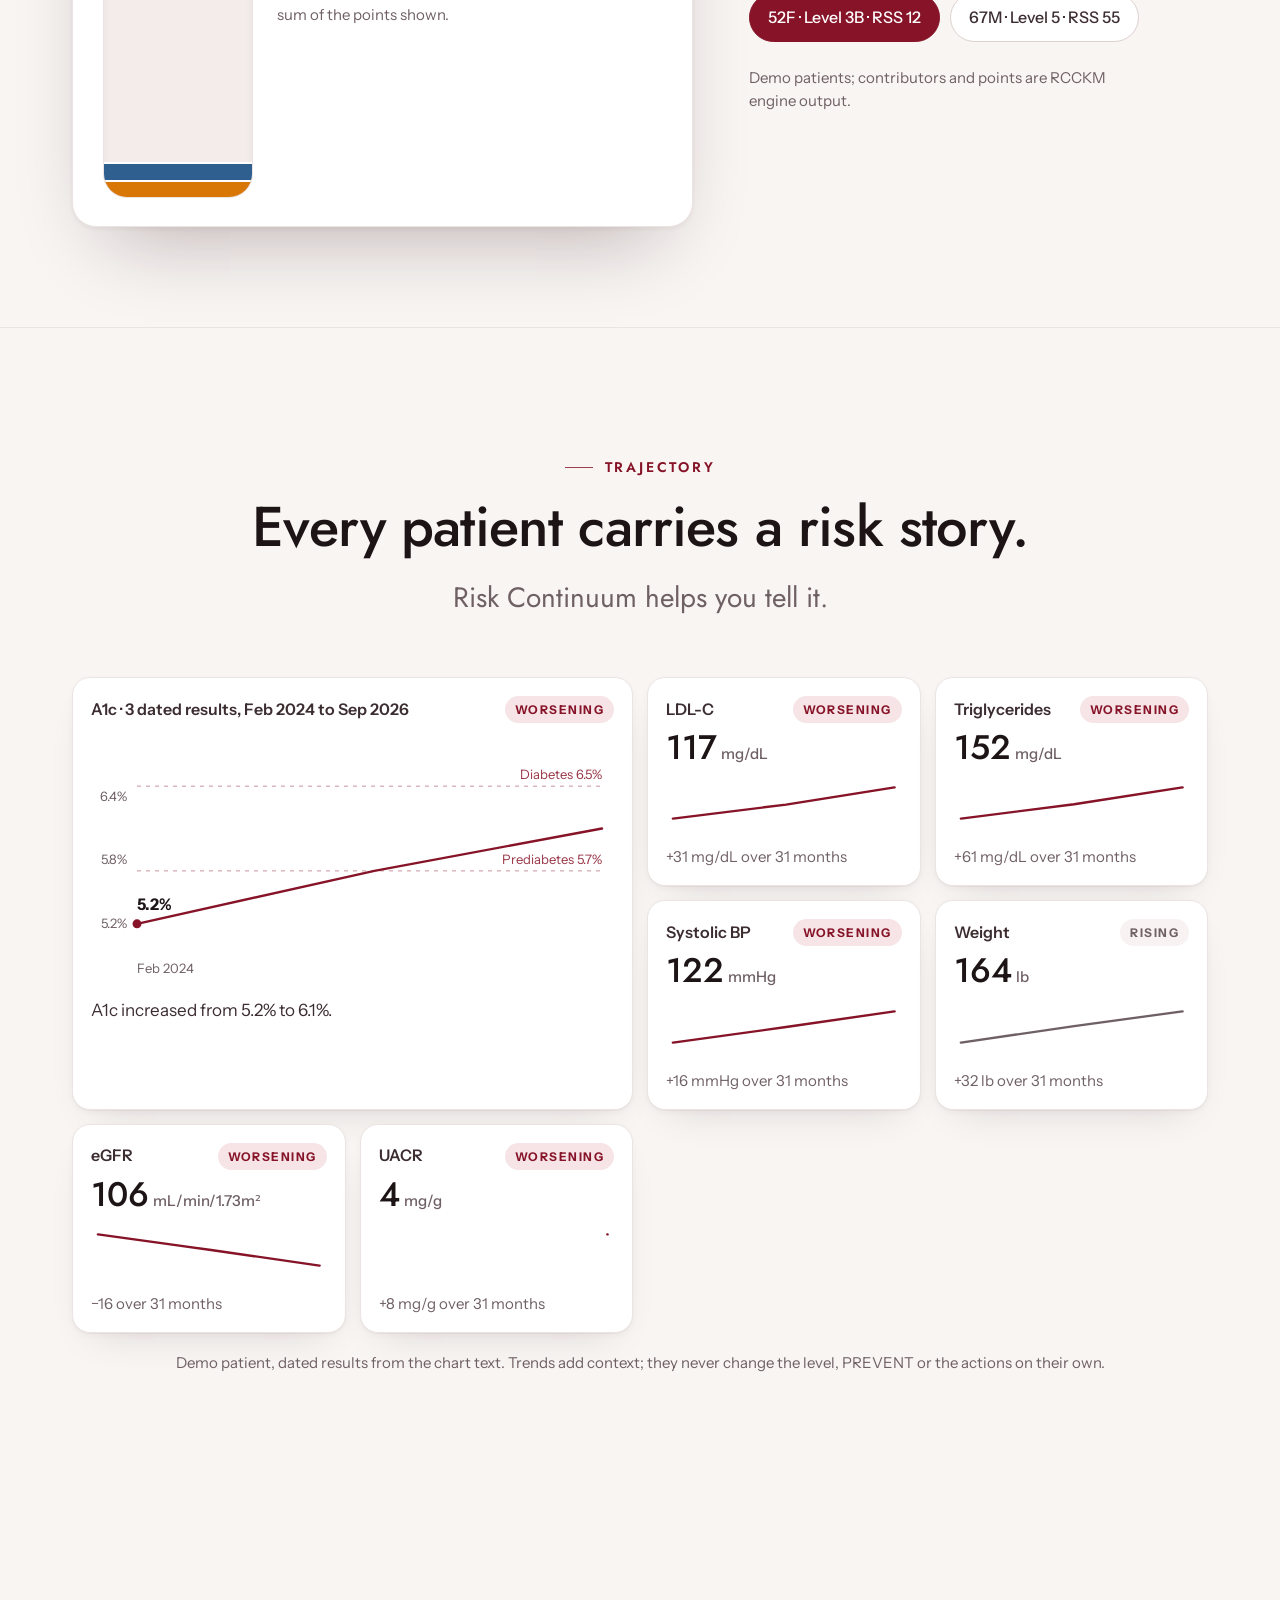
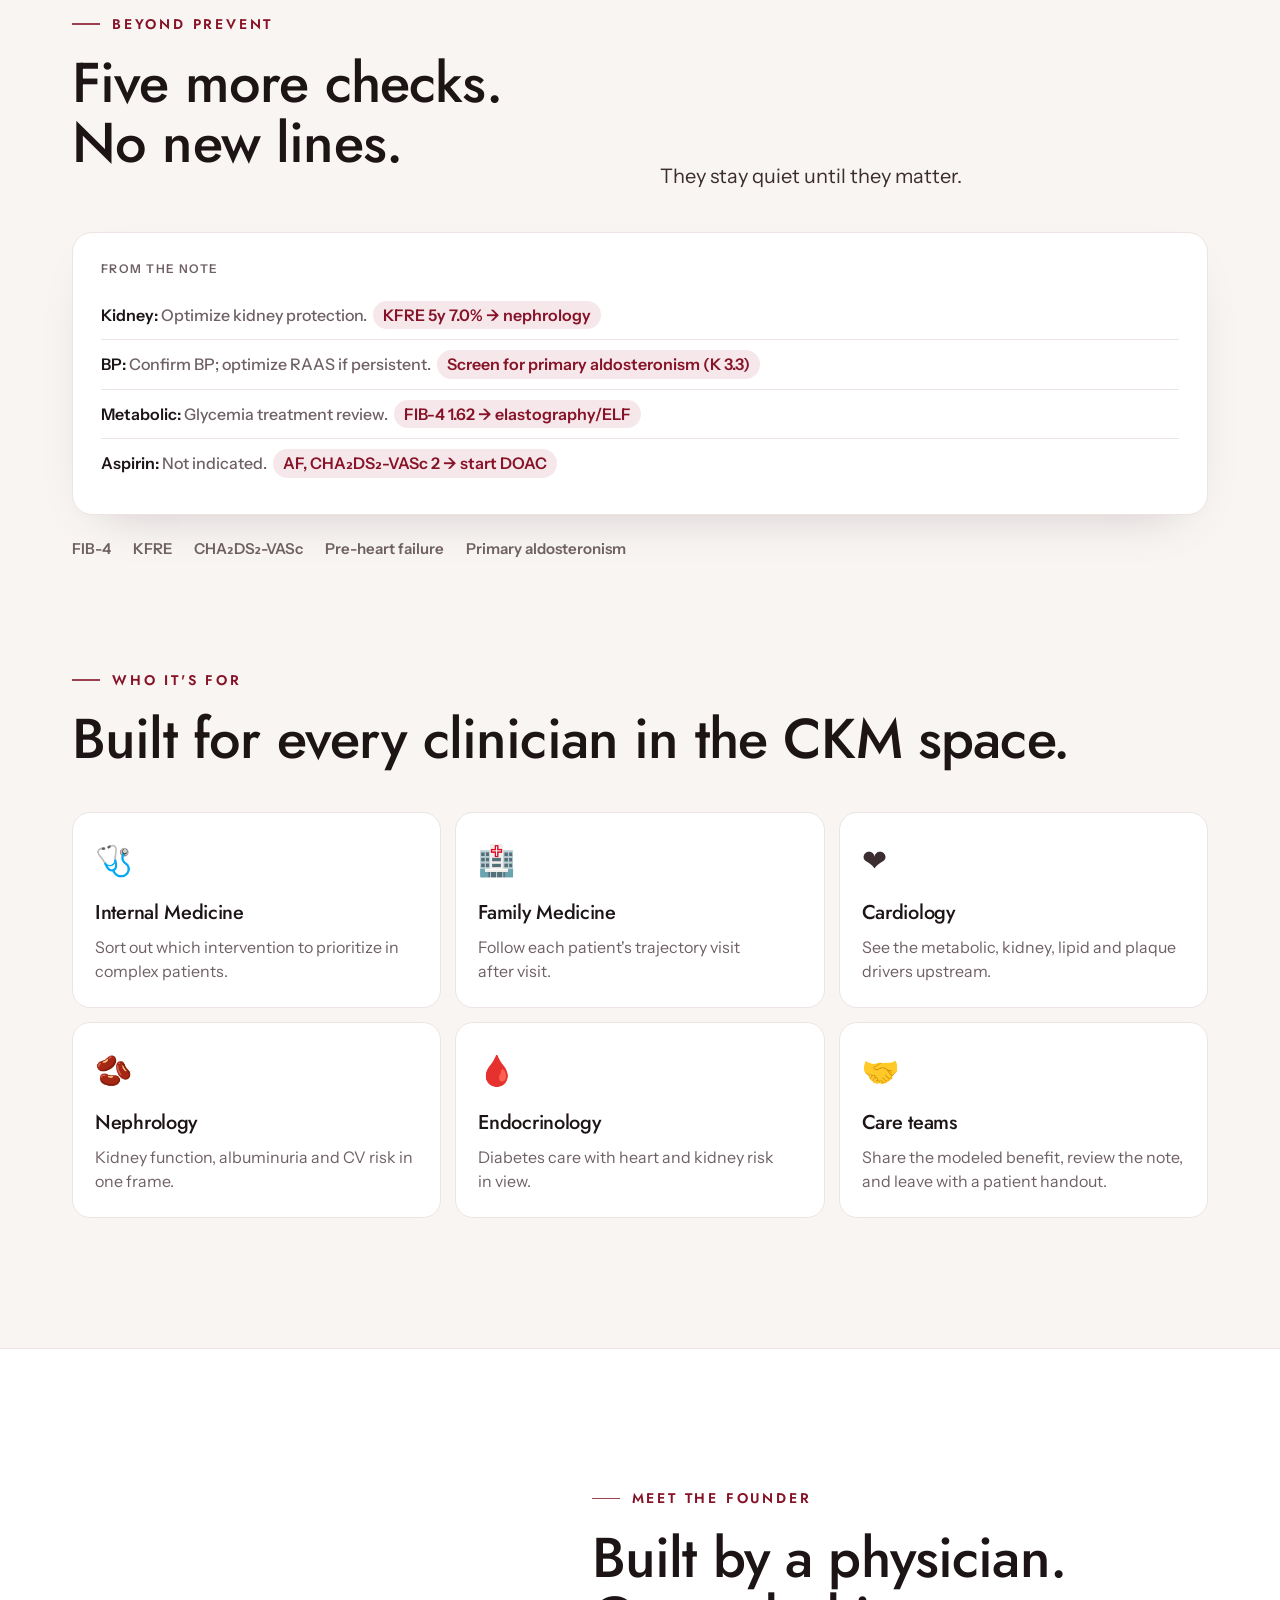
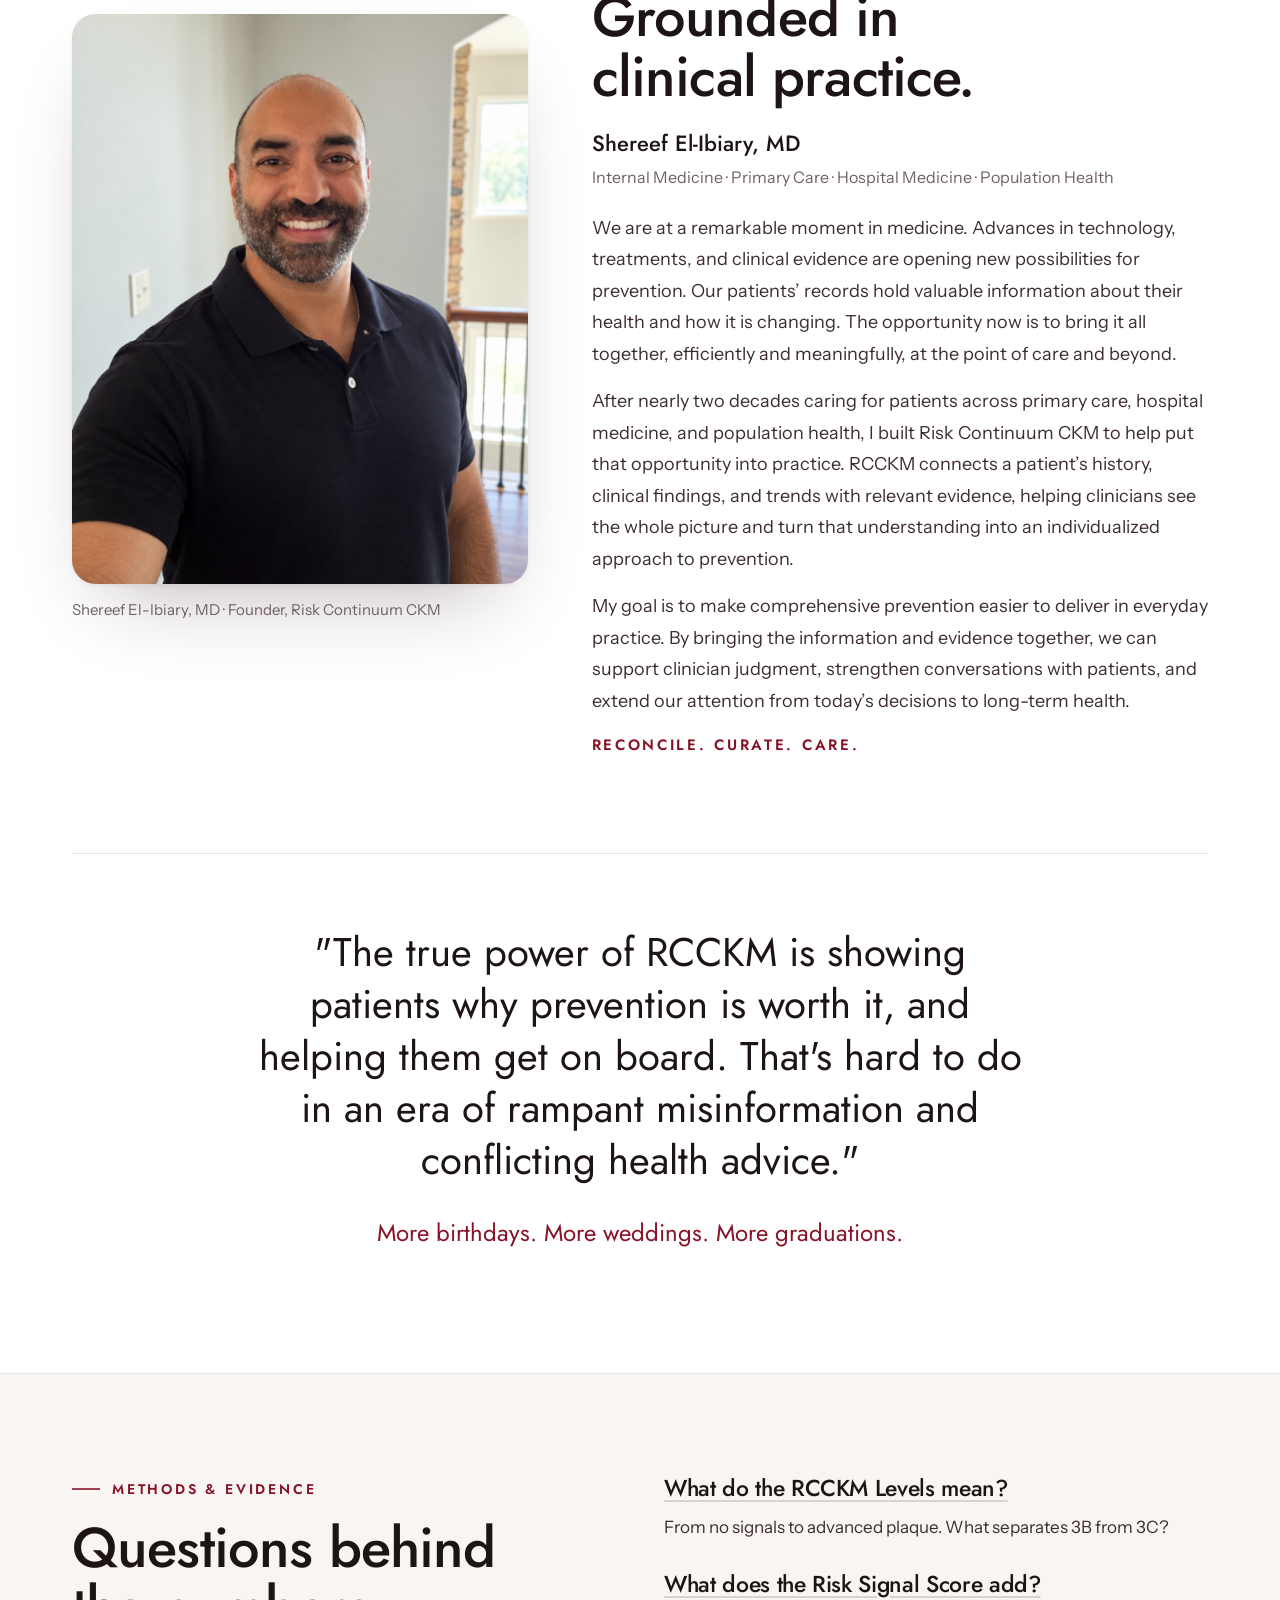
==== commit 08478ab5: "Rework the CKM section as four pressures converging on a 15-minute visit Co-Authored-By: Claude Opus" ====
--- a/index.html
+++ b/index.html
@@ -301,15 +301,19 @@
     .stat p { margin-top: 14px; font-size: 17px; color: var(--body); }
     .stat cite { display: block; margin-top: 14px; font-size: 14px; font-style: normal; color: var(--muted); }
     .stats-head { margin-bottom: 48px; }
-    .why-list { list-style: none; margin: 0; padding: 0; background: var(--surface); border: 1px solid var(--line); border-radius: var(--radius); }
-    .why-list li { display: grid; grid-template-columns: 56px minmax(0, 5fr) minmax(0, 7fr); gap: 28px; align-items: start; padding: 30px 36px; }
-    .why-list li + li { border-top: 1px solid var(--line); }
-    .why-n { font-family: var(--display); font-size: 18px; font-weight: 600; color: var(--accent); line-height: 1.5; }
-    .why-list h3 { font-size: 26px; line-height: 1.2; margin: 0; }
-    .why-list p { margin: 0; font-size: 17px; color: var(--body); }
-    .why-list cite { display: block; margin-top: 10px; font-size: 14px; font-style: normal; color: var(--muted); }
-    .why-close { margin: 32px auto 0; max-width: 60ch; text-align: center; font-size: 19px; color: var(--ink); }
-    .why-close a { color: var(--accent); font-weight: 600; text-decoration: none; white-space: nowrap; }
+    .sq-in { list-style: none; margin: 0; padding: 0; display: grid; grid-template-columns: repeat(4, minmax(0, 1fr)); gap: 16px; }
+    .sq-in li, .sq-out { background: var(--surface); border: 1px solid var(--line); border-radius: var(--radius); padding: 26px 24px; text-align: center; box-shadow: var(--shadow); }
+    .sq b { display: block; font-family: var(--display); font-weight: 500; font-size: 30px; line-height: 1.1; color: var(--ink); }
+    .sq span { display: block; margin-top: 8px; font-size: 16px; line-height: 1.45; color: var(--muted); }
+    .sq sup { font-size: 11px; }
+    .sq-lines { display: block; width: 100%; height: 90px; }
+    .sq-lines path { fill: none; stroke: var(--line-2); stroke-width: 2; vector-effect: non-scaling-stroke; }
+    .sq-out { max-width: 420px; margin: 0 auto; background: var(--accent); border-color: var(--accent); }
+    .sq-out b { color: #fff; font-size: 44px; }
+    .sq-out span { color: rgba(255,255,255,.82); }
+    .why-close { margin: 36px auto 0; text-align: center; font-family: var(--display); font-size: 26px; color: var(--ink); }
+    .why-close a { font-family: var(--ui); font-size: 18px; color: var(--accent); font-weight: 600; text-decoration: none; white-space: nowrap; margin-left: 8px; }
+    .sq-notes { margin: 28px auto 0; text-align: center; font-size: 13px; color: var(--muted); }
 
     /* TRAJECTORY */
     .traj { padding: 120px 0; border-top: 1px solid var(--line); }
@@ -714,8 +718,13 @@
       .cont.shown .tile.here, .demo-cont .tile.here { transform: none; }
       .walker, .cont-foot { display: none; }
       .stats-grid { grid-template-columns: 1fr; }
-      .why-list li { grid-template-columns: 1fr; gap: 8px; padding: 24px 22px; }
-      .why-list h3 { font-size: 22px; }
+      .sq-in { grid-template-columns: repeat(2, minmax(0, 1fr)); gap: 10px; }
+      .sq-in li { padding: 18px 14px; }
+      .sq b { font-size: 22px; }
+      .sq span { font-size: 14px; }
+      .sq-lines { height: 40px; }
+      .sq-out b { font-size: 34px; }
+      .why-close { font-size: 21px; }
       .traj, .plan, .sdm, .report, .demo, .founder, .cta { padding: 84px 0; }
       .who { padding: 20px 0 84px; }
       .founder-photo { max-width: 420px; margin: 0 auto; }
@@ -1060,51 +1069,22 @@
   <div class="wrap">
     <div class="stats-head center reveal">
       <span class="eyebrow">Why it matters</span>
-      <h2 class="h2" id="stats-h2">A big problem, plenty of proven treatments, <em>and 15 minutes.</em></h2>
-      <p class="lede">The evidence for preventing cardiovascular-kidney-metabolic (CKM) disease is strong. Applying all of it to one patient, in one short visit, is the hard part.</p>
-    </div>
-    <ol class="why-list reveal">
-      <li>
-        <span class="why-n">01</span>
-        <h3>Most adults are on the CKM spectrum.</h3>
-        <div>
-          <p>An estimated 162 million U.S. adults have stage 2 or higher CKM, and 36 million are already at an advanced stage.</p>
-          <cite>Hyun et al., <a href="https://doi.org/10.1161/JAHA.126.053440" target="_blank" rel="noopener">JAHA, 2026</a></cite>
-        </div>
-      </li>
-      <li>
-        <span class="why-n">02</span>
-        <h3>A lot of treatments work.</h3>
-        <div>
-          <p>Statins, blood pressure treatment, SGLT2 inhibitors, GLP-1 drugs and finerenone each lower heart, stroke or kidney events in large trials. Better blood pressure, cholesterol and smoking care alone could prevent 1 million heart attacks and strokes in five years.</p>
-          <cite>Estimate: CDC and CMS, <a href="https://millionhearts.hhs.gov/about-million-hearts/index.html" target="_blank" rel="noopener">Million Hearts</a></cite>
-        </div>
-      </li>
-      <li>
-        <span class="why-n">03</span>
-        <h3>Social media muddies the advice.</h3>
-        <div>
-          <p>About 4 in 10 adults get health information from influencers and podcasts, and more than 40% of the most-viewed cholesterol videos on TikTok were inaccurate. Patients bring those doubts into the visit, and stopping a statin after negative news is linked to more heart attacks.</p>
-          <cite><a href="https://www.statnews.com/2026/08/13/statin-misinformation-medicine-scams-online-regulation-fact-checks/" target="_blank" rel="noopener">STAT, 2026</a>, summarizing Pew Research and published studies</cite>
-        </div>
-      </li>
-      <li>
-        <span class="why-n">04</span>
-        <h3>There&rsquo;s a lot to pull together.</h3>
-        <div>
-          <p>Blood pressure, lipids, A1c, eGFR, urine albumin, weight, smoking, medications, family history and prior diagnoses, often scattered across years of the chart.</p>
-        </div>
-      </li>
-      <li>
-        <span class="why-n">05</span>
-        <h3>And about 15 minutes to do it.</h3>
-        <div>
-          <p>The median primary care exam is 15 minutes, and the average is 18. CKM shares that time with everything else the patient came in for.</p>
-          <cite>Neprash et al., <a href="https://pubmed.ncbi.nlm.nih.gov/33301282/" target="_blank" rel="noopener">Medical Care, 2021</a></cite>
-        </div>
-      </li>
-    </ol>
-    <p class="why-close reveal">RCCKM gathers the inputs, applies the guidelines and puts the options on a screen you can share with the patient, so the visit can go to the decision. <a href="#walkthrough">See it run&nbsp;&darr;</a></p>
+      <h2 class="h2" id="stats-h2">All of this, <em>in about 15 minutes.</em></h2>
+    </div>
+    <div class="sq reveal">
+      <ul class="sq-in">
+        <li><b>162 million</b><span>adults with stage 2 or higher CKM<sup>1</sup></span></li>
+        <li><b>Proven therapies</b><span>statins, BP meds, SGLT2i, GLP-1s, finerenone</span></li>
+        <li><b>Mixed messages</b><span>what patients hear online<sup>2</sup></span></li>
+        <li><b>Scattered data</b><span>labs, vitals, meds and history across the chart</span></li>
+      </ul>
+      <svg class="sq-lines" viewBox="0 0 1000 90" preserveAspectRatio="none" aria-hidden="true">
+        <path d="M125 0 C125 55 440 40 470 90 M375 0 C375 50 480 45 490 90 M625 0 C625 50 520 45 510 90 M875 0 C875 55 560 40 530 90"/>
+      </svg>
+      <div class="sq-out"><b>~15 minutes</b><span>the median primary care visit<sup>3</sup></span></div>
+    </div>
+    <p class="why-close reveal">RCCKM brings it into one view. <a href="#walkthrough">See it run&nbsp;&darr;</a></p>
+    <p class="sq-notes">1. Hyun et al., <a href="https://doi.org/10.1161/JAHA.126.053440" target="_blank" rel="noopener">JAHA, 2026</a>. 2. <a href="https://www.statnews.com/2026/08/13/statin-misinformation-medicine-scams-online-regulation-fact-checks/" target="_blank" rel="noopener">STAT, 2026</a>. 3. Neprash et al., <a href="https://pubmed.ncbi.nlm.nih.gov/33301282/" target="_blank" rel="noopener">Medical Care, 2021</a>.</p>
   </div>
 </section>
 
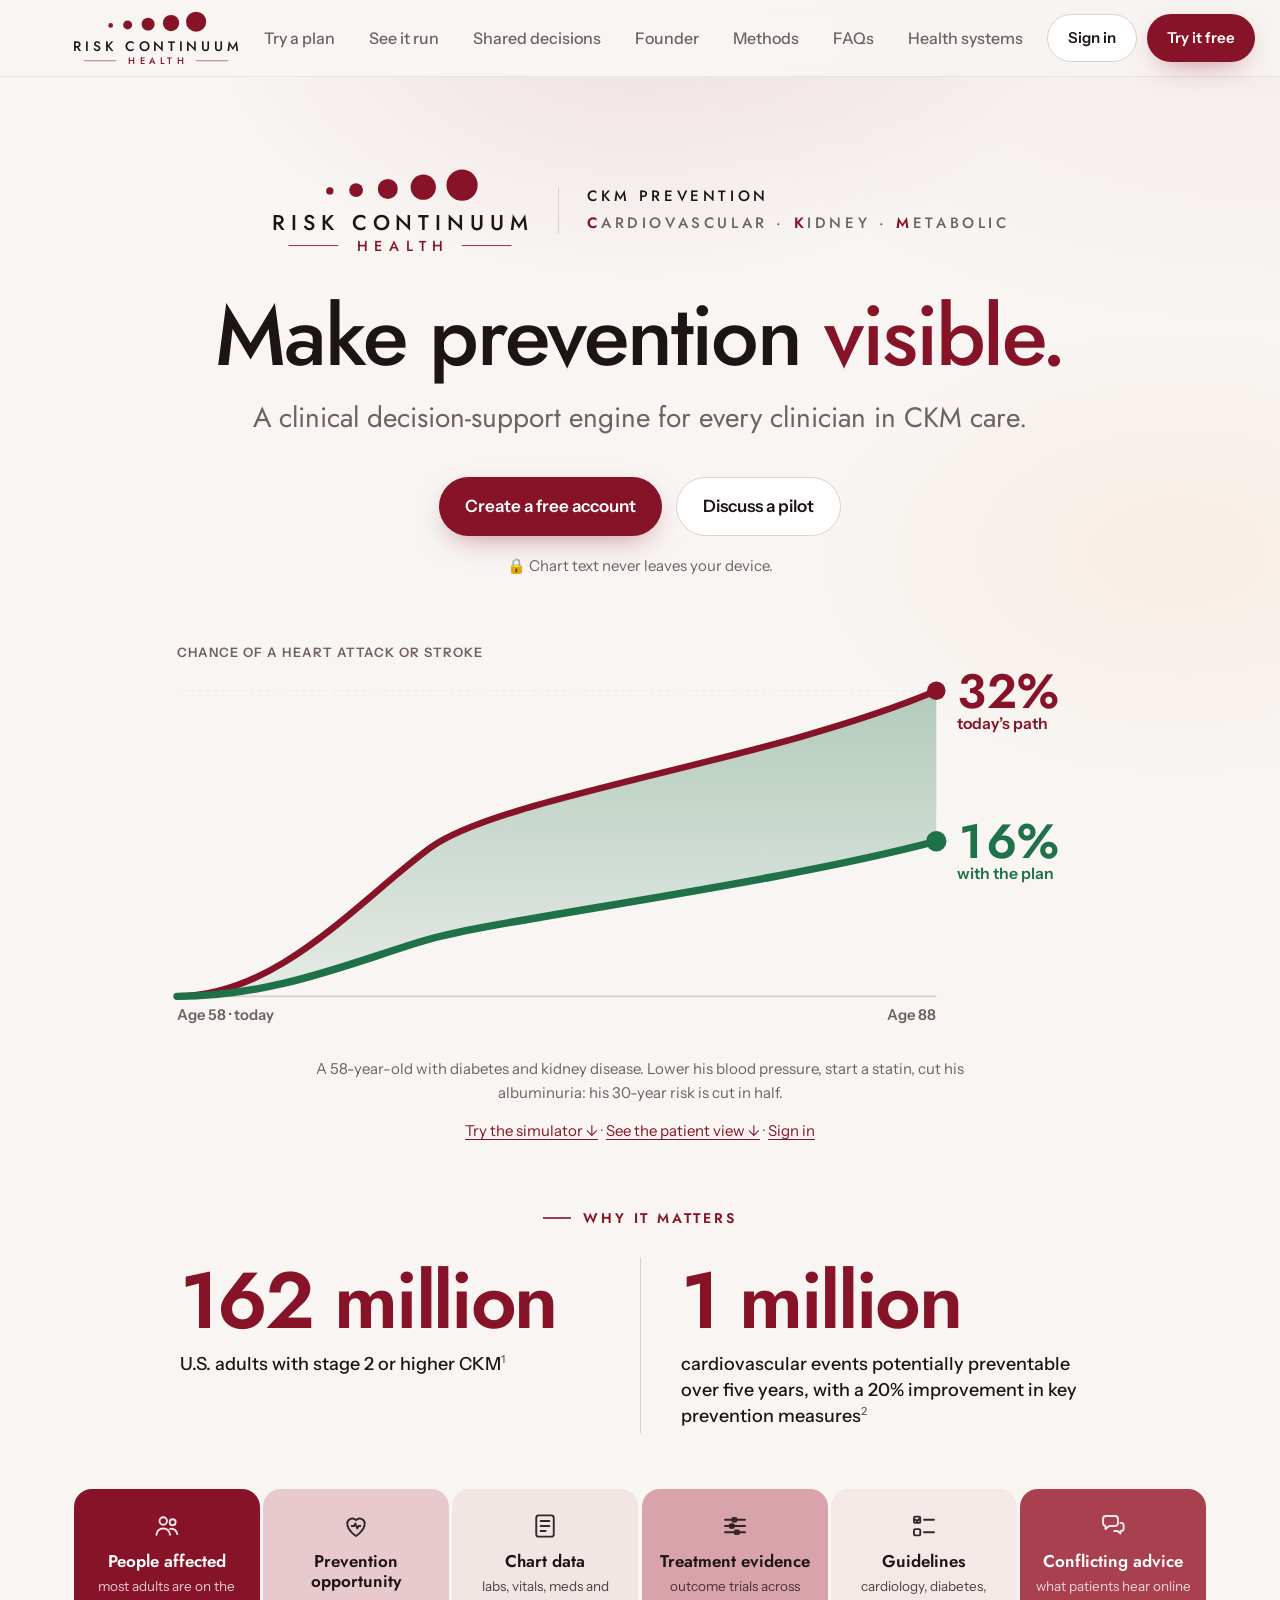
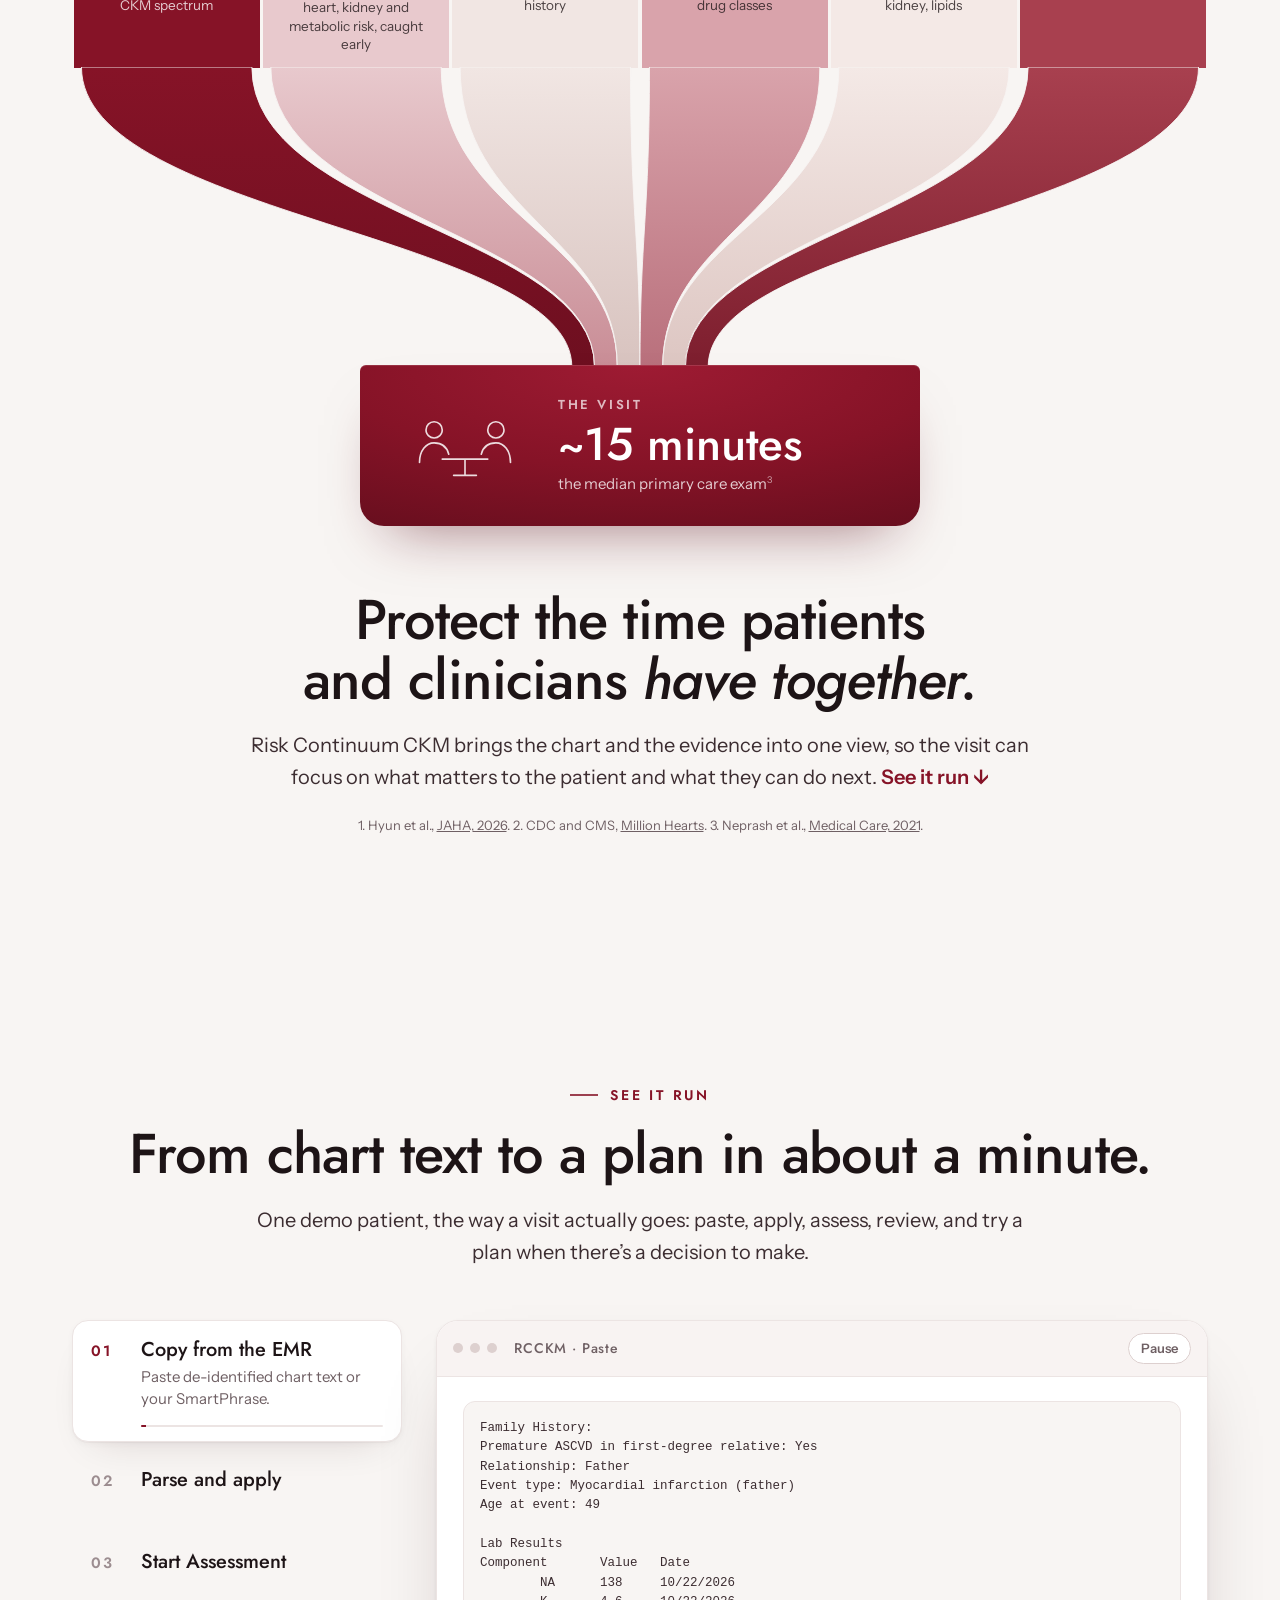
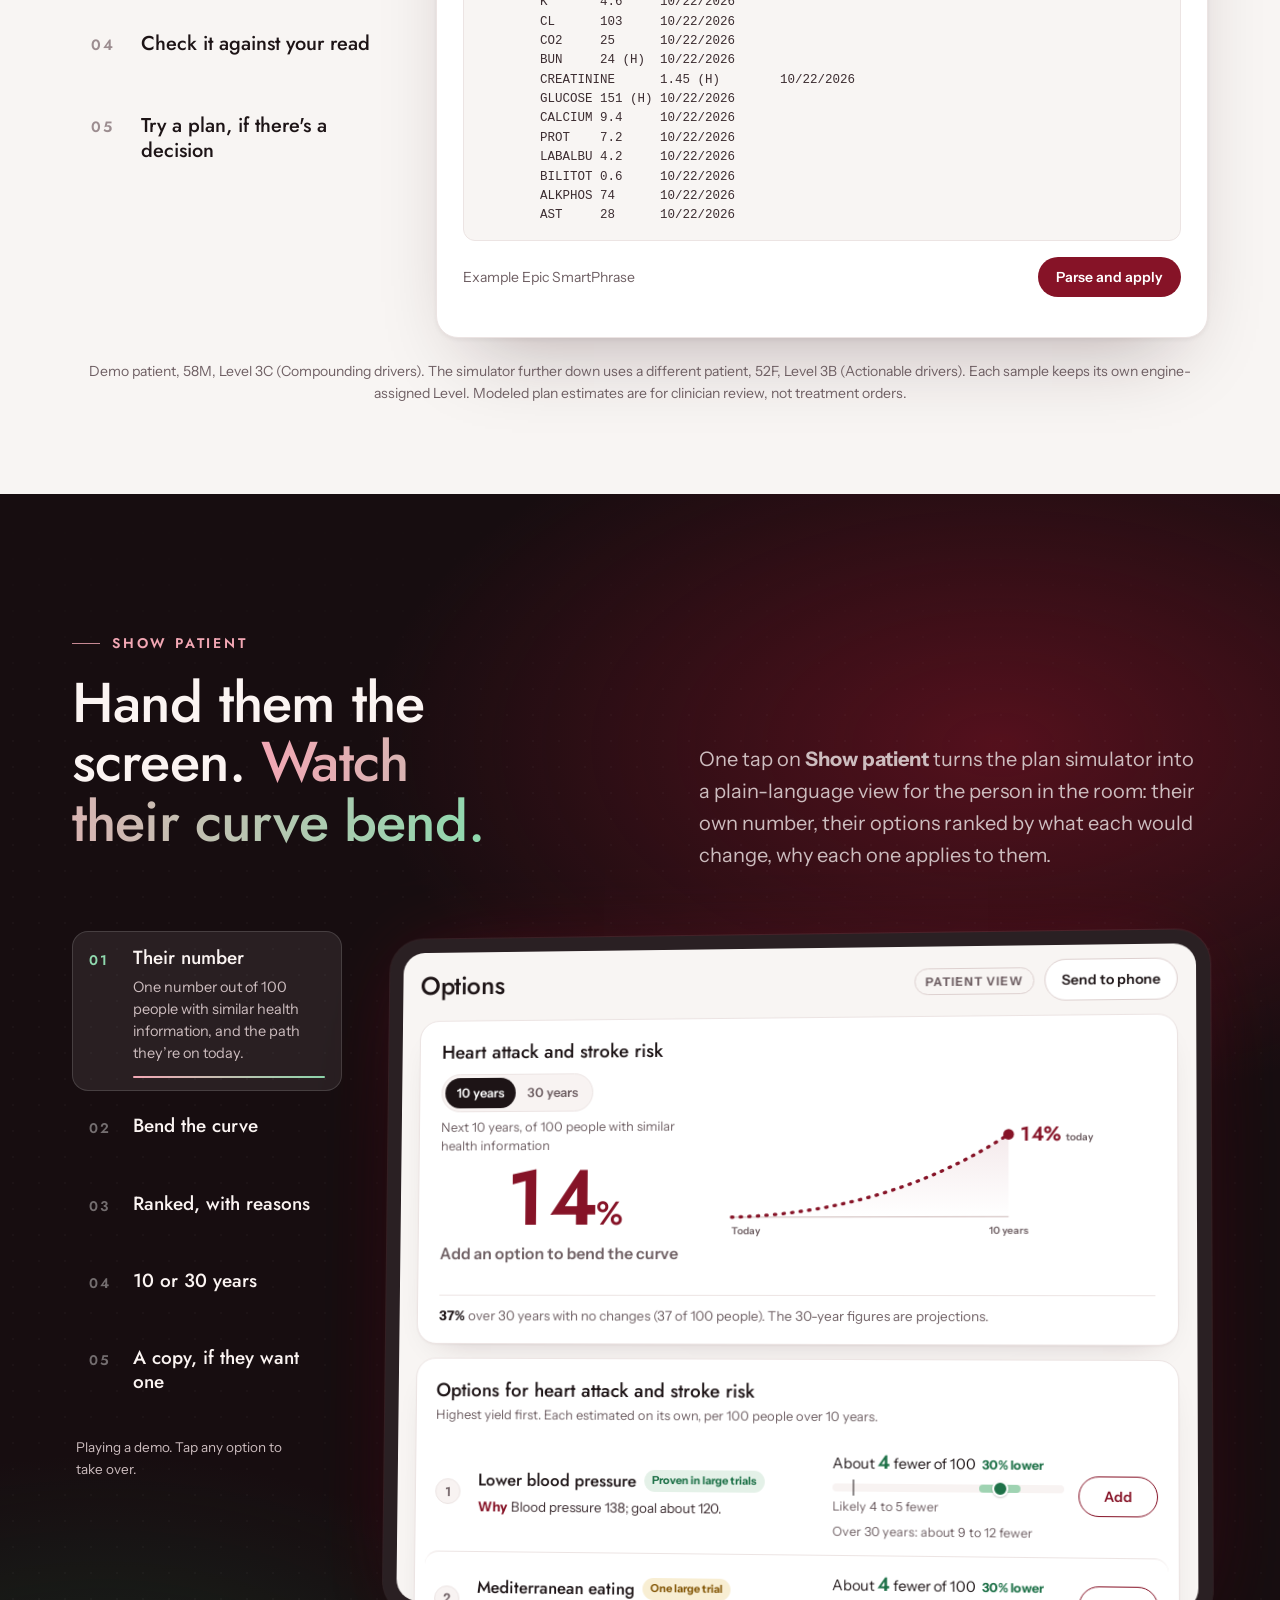
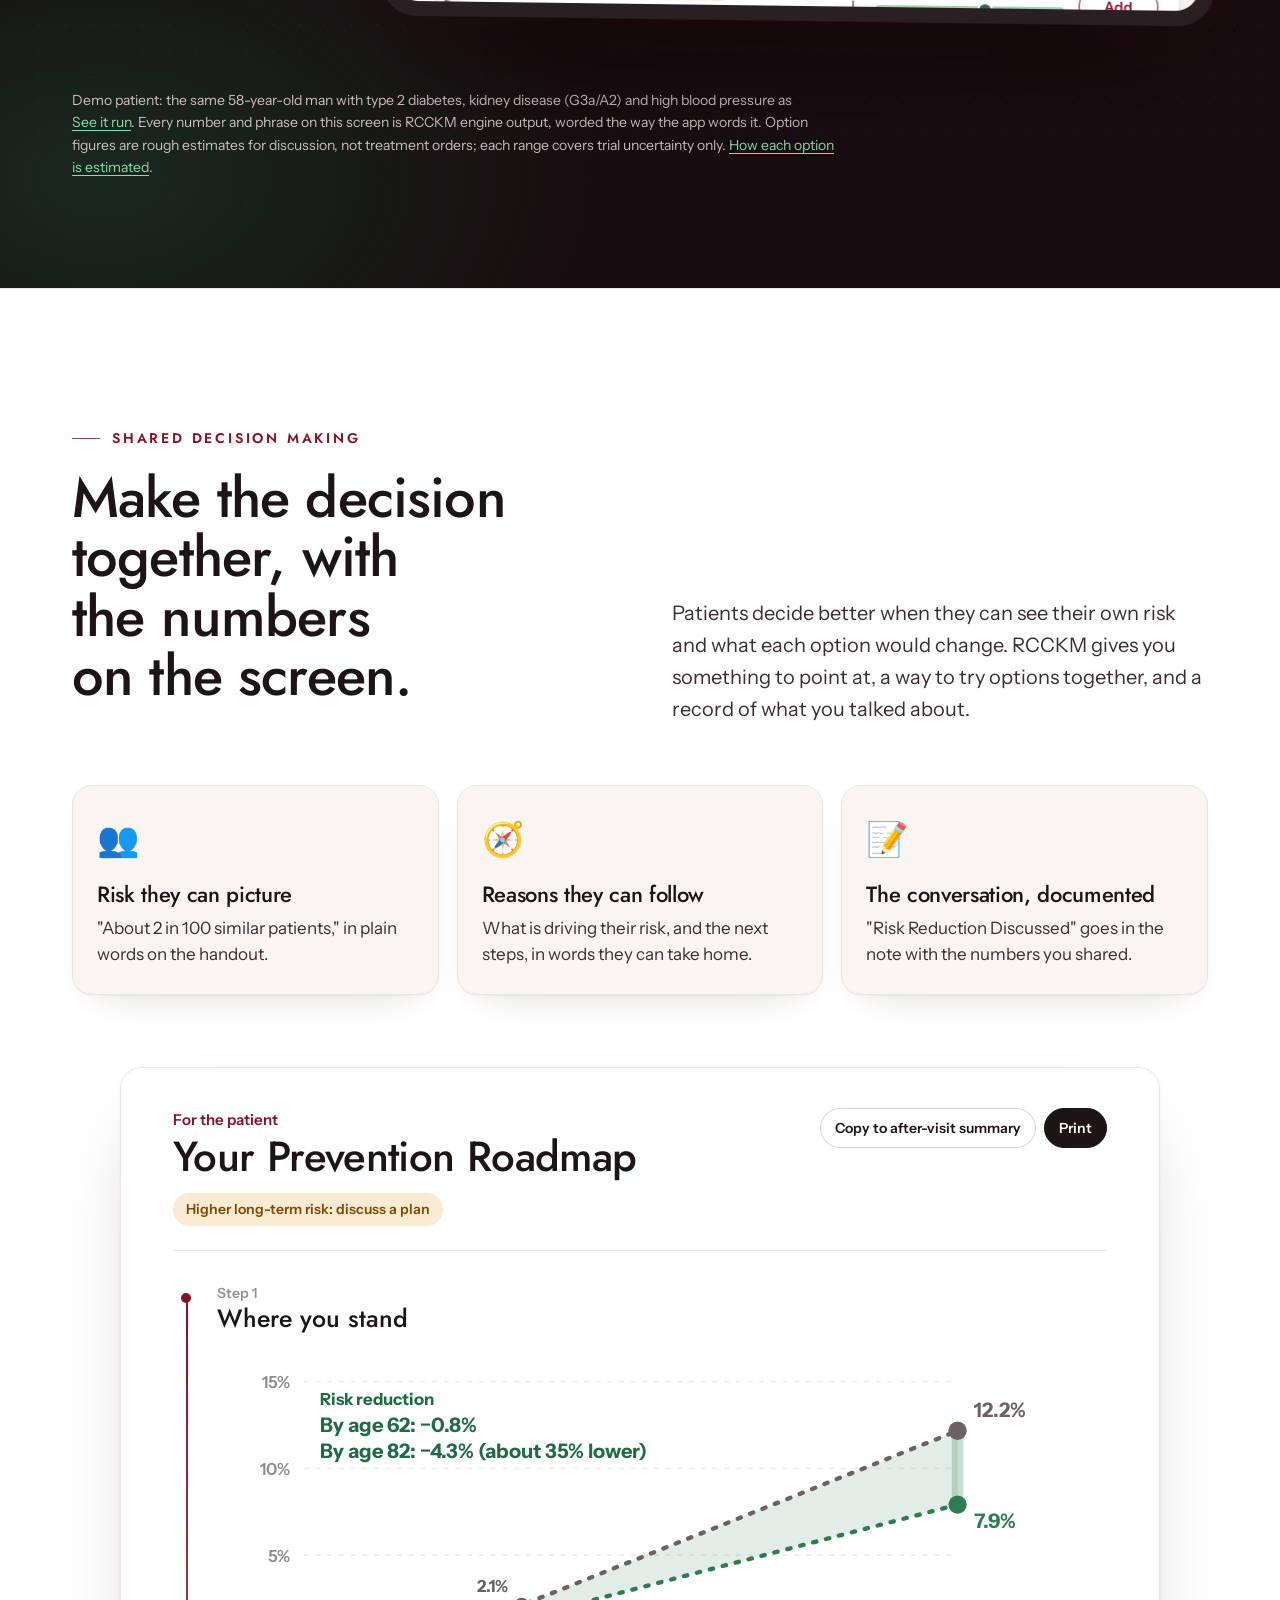
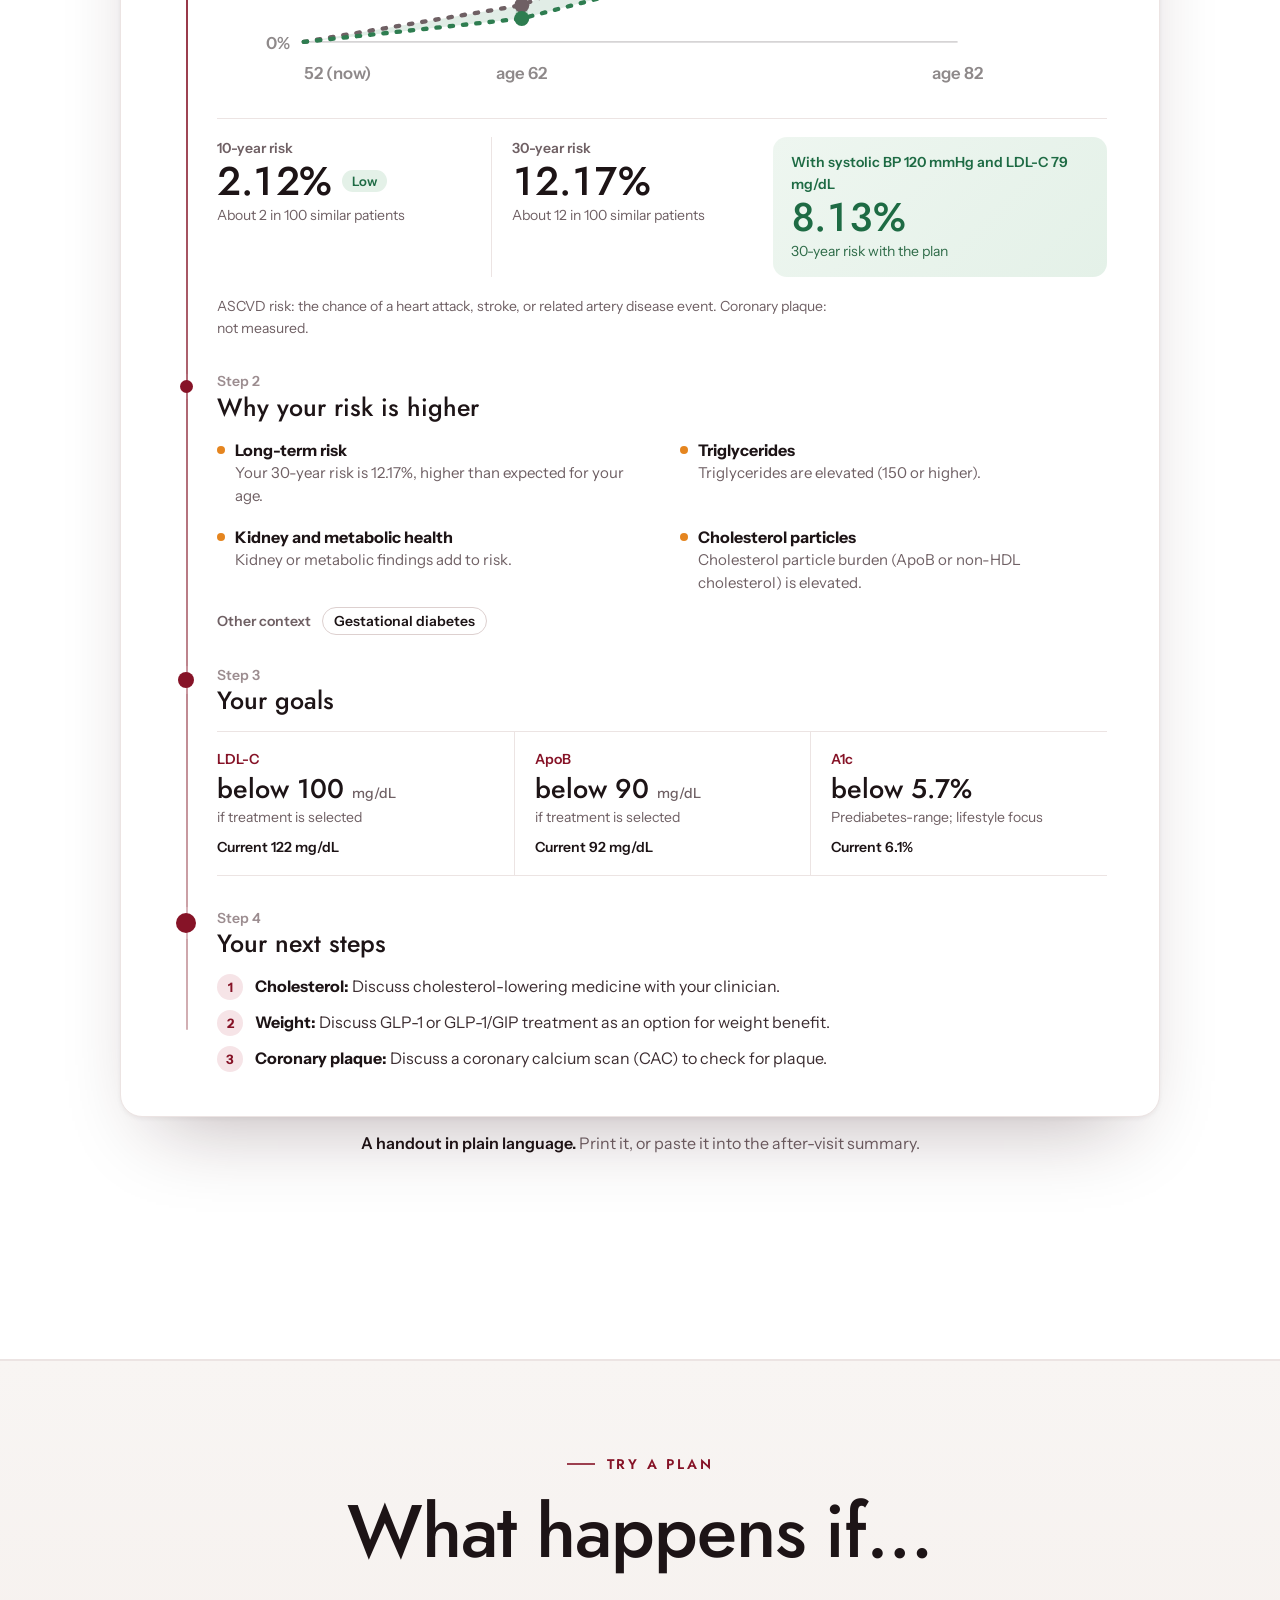
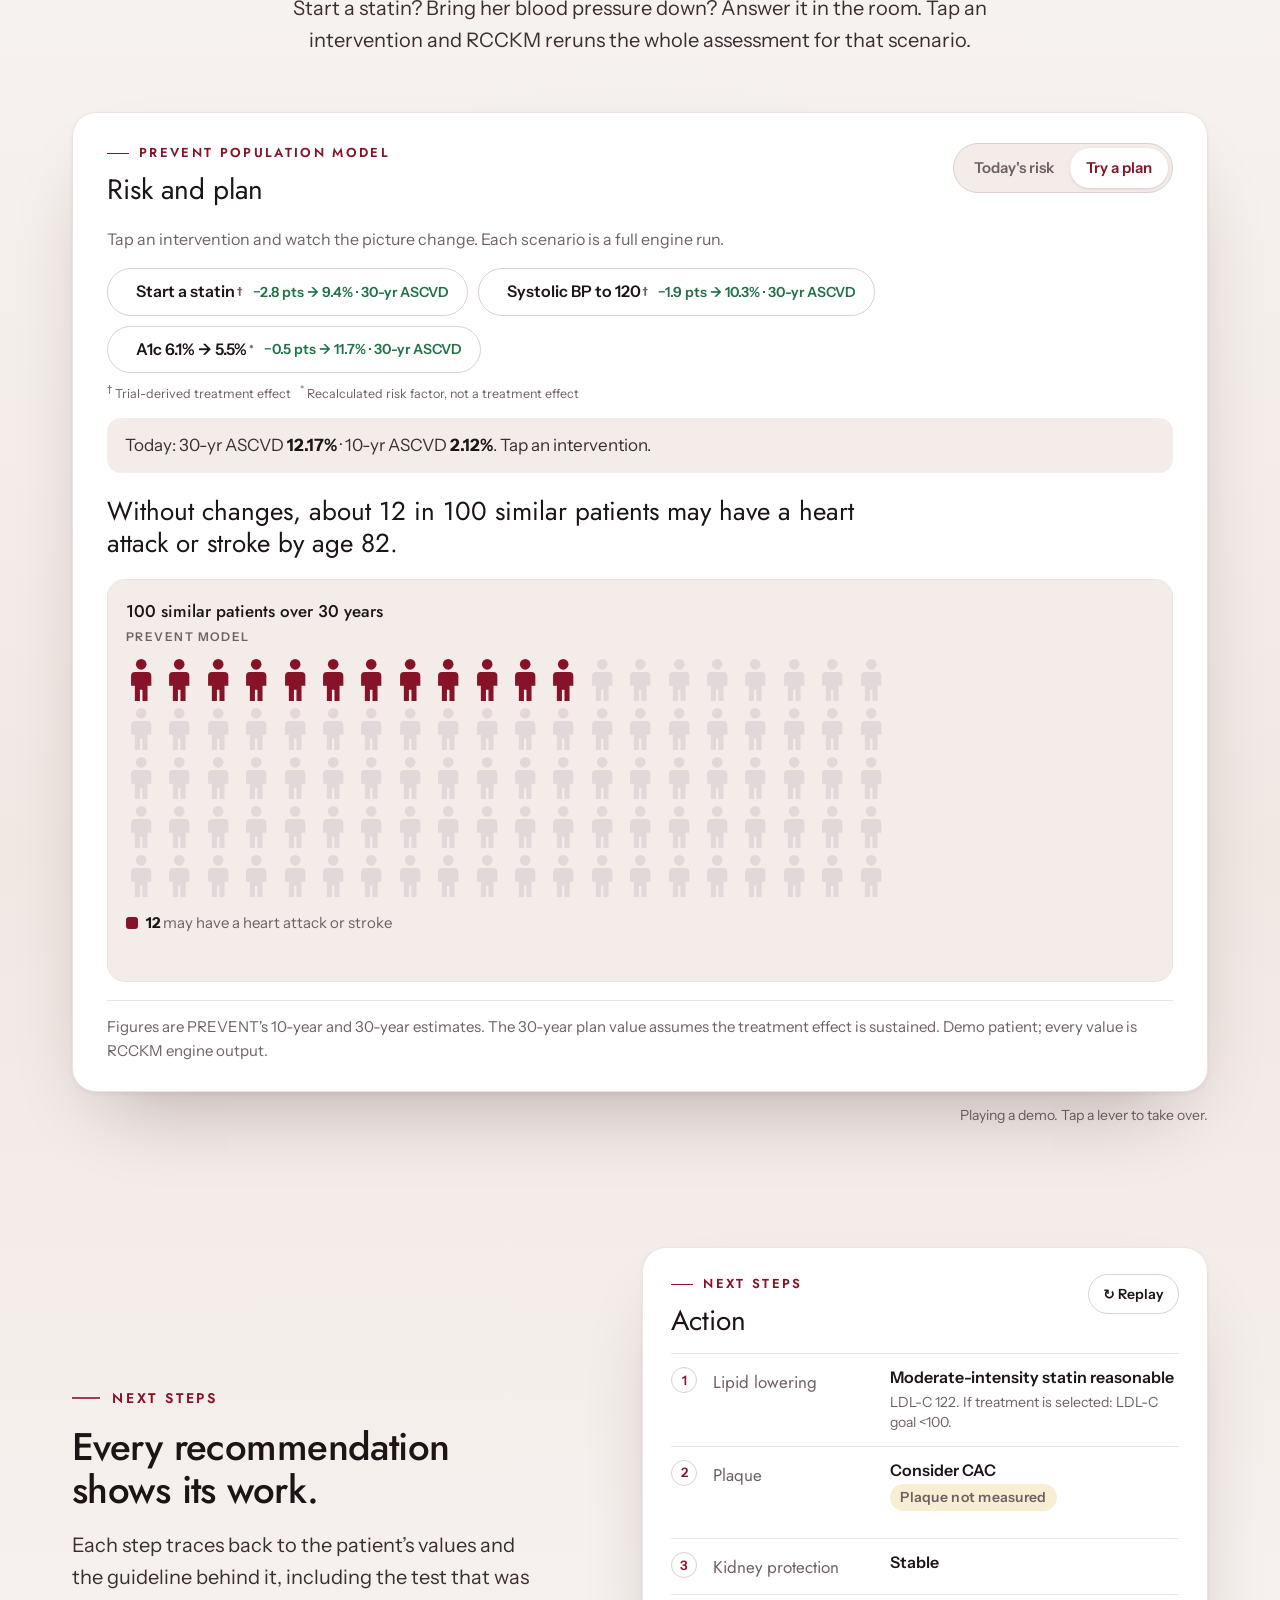
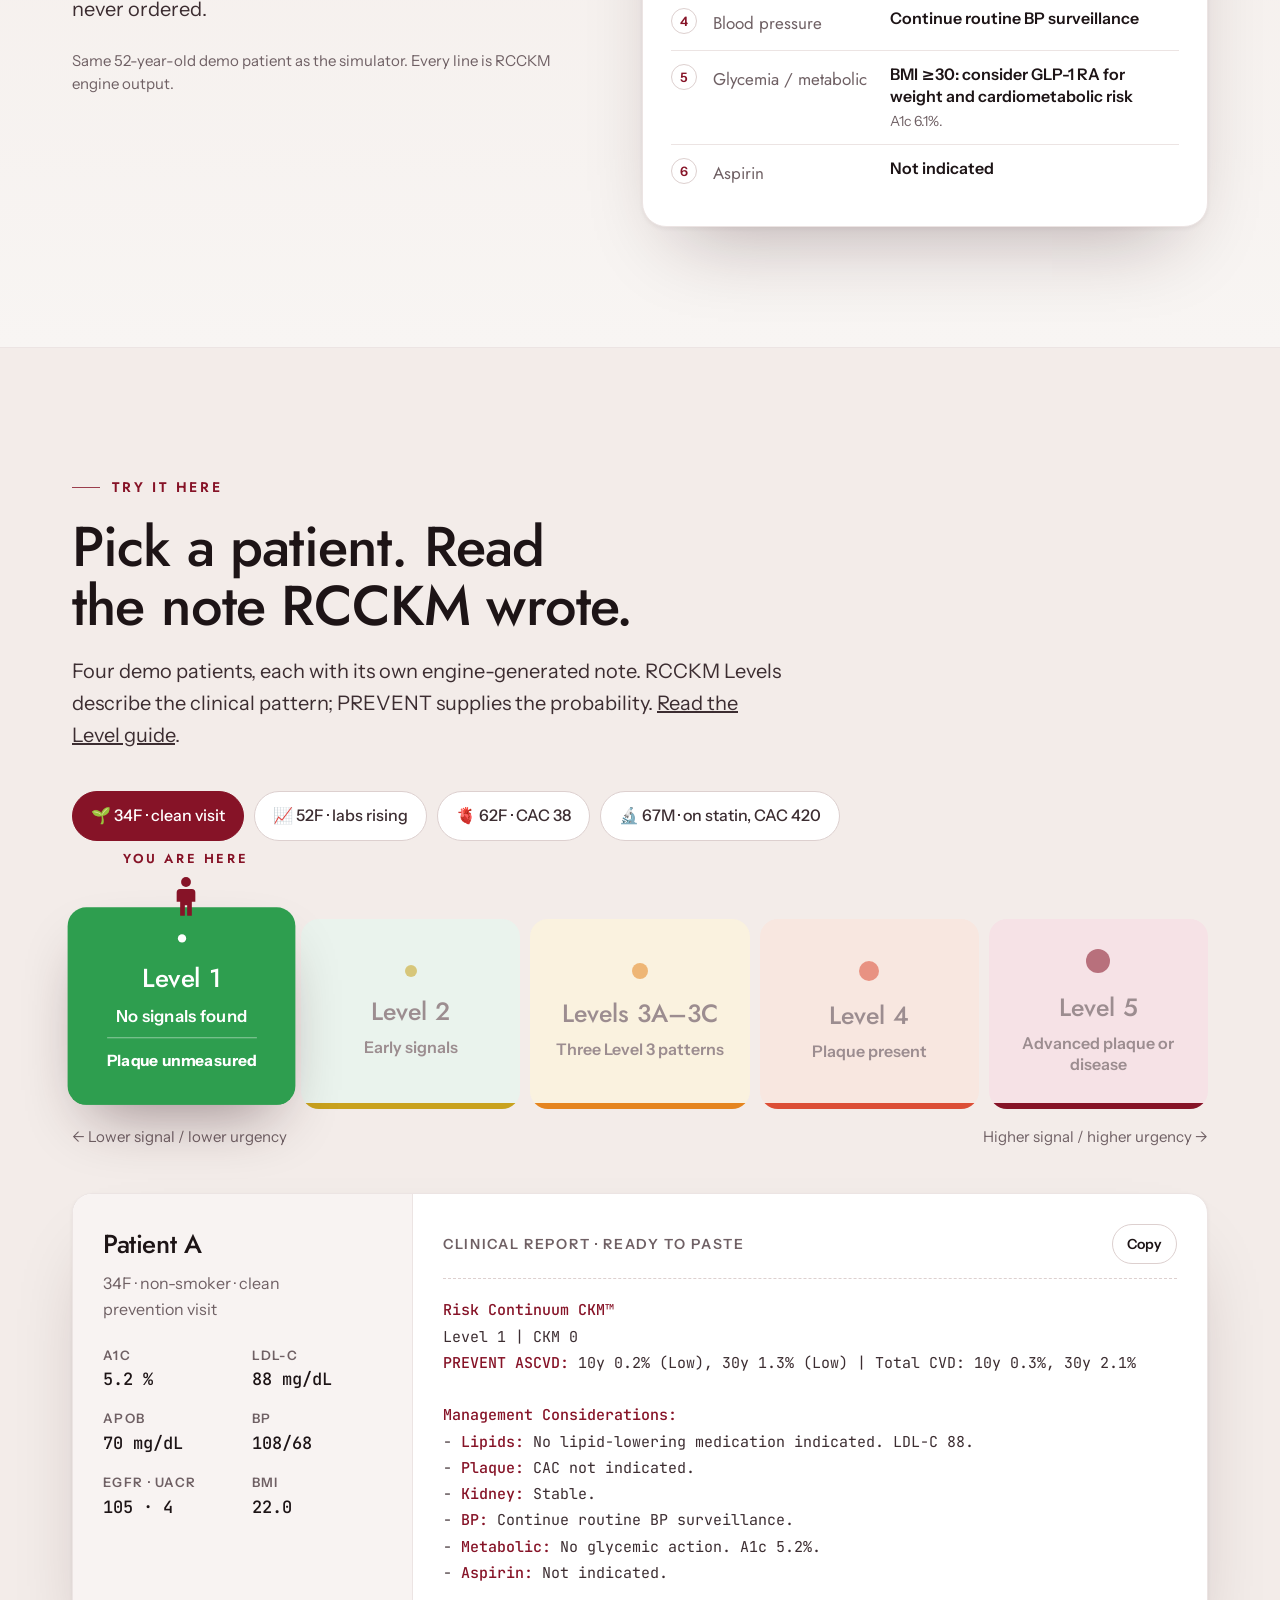
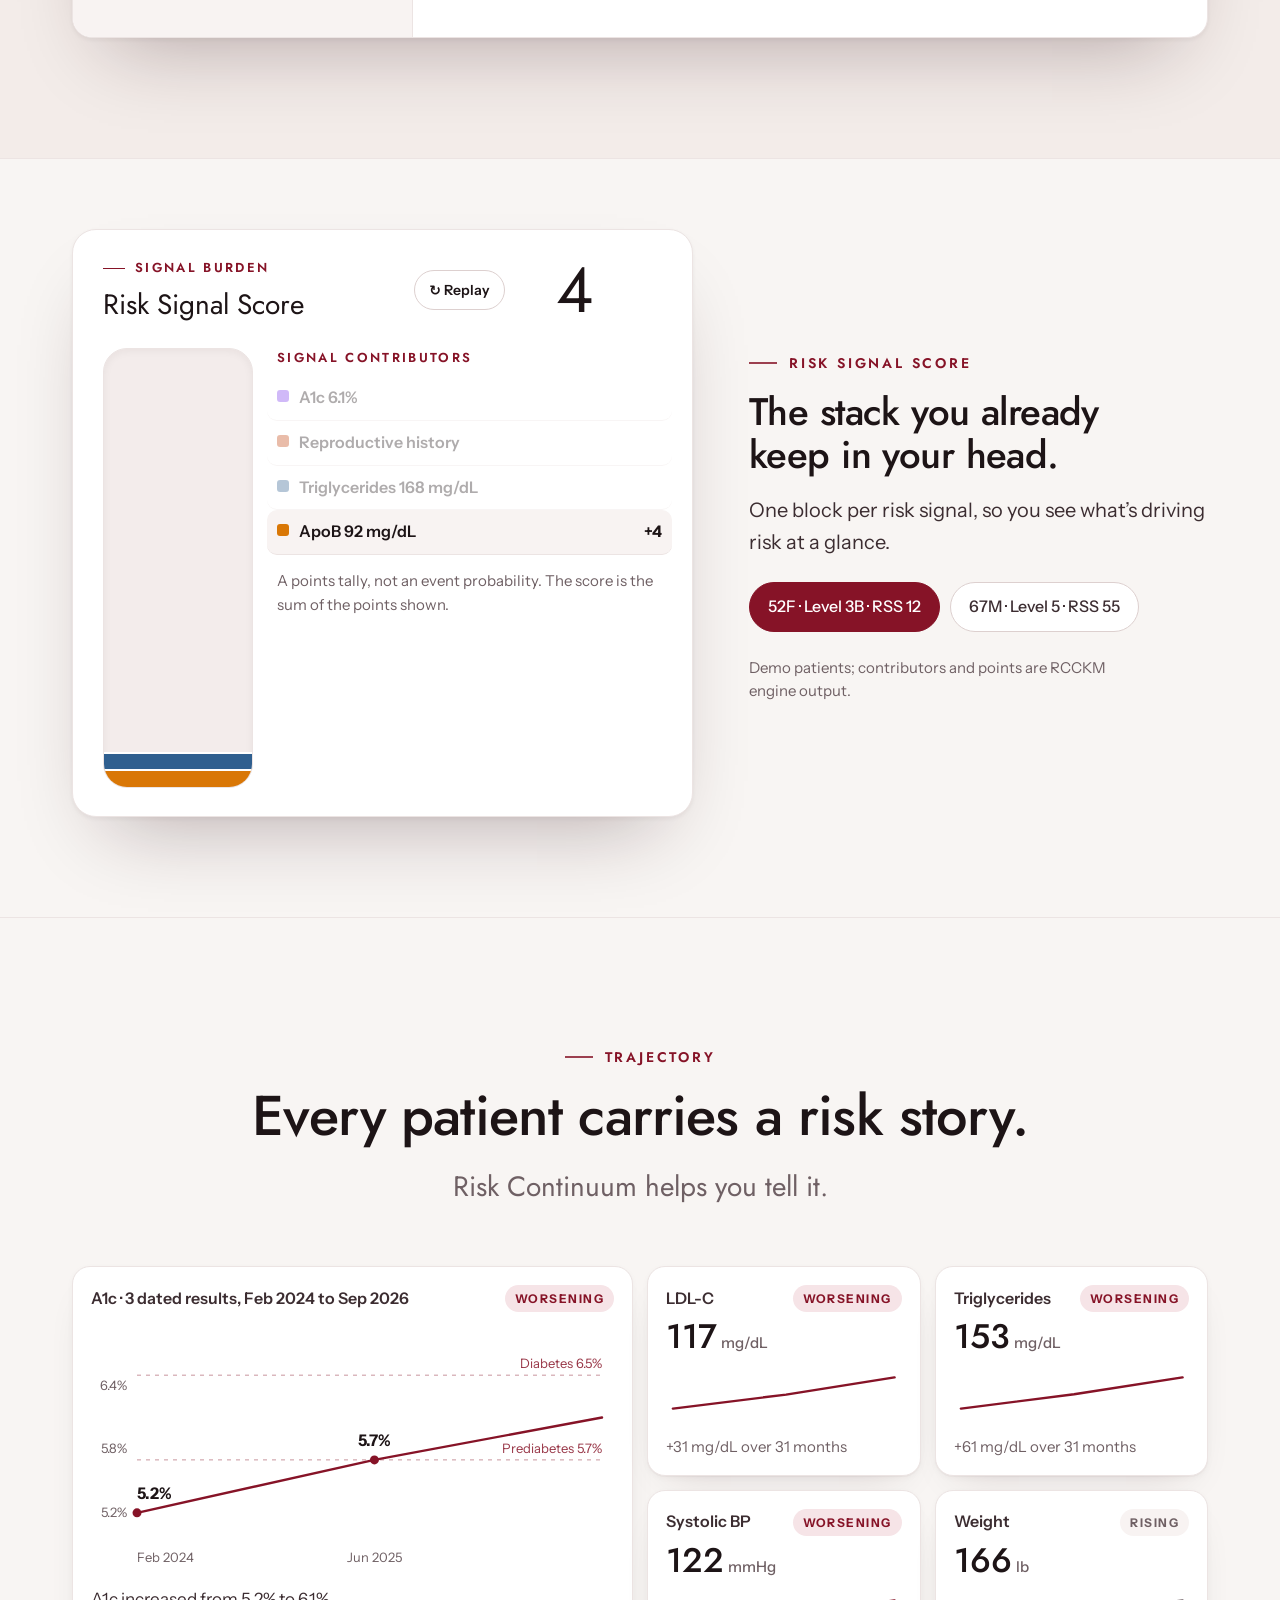
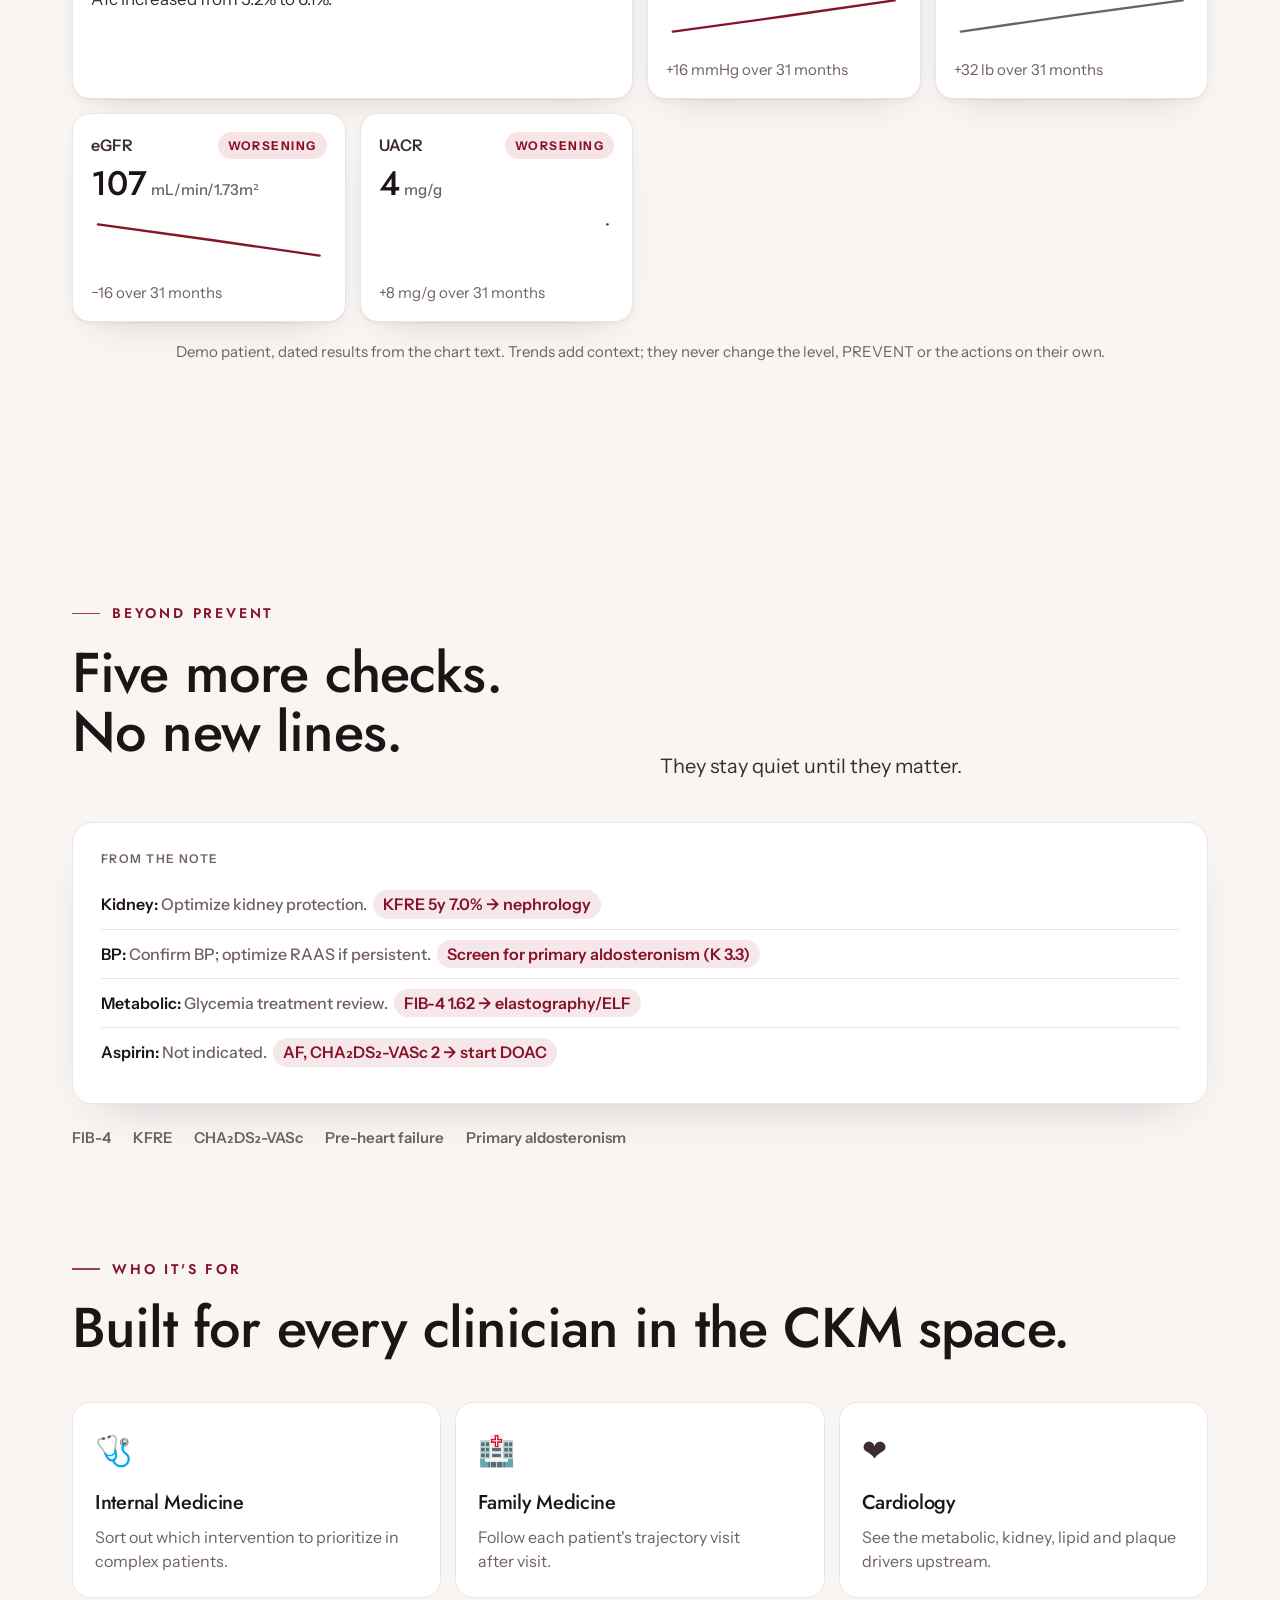
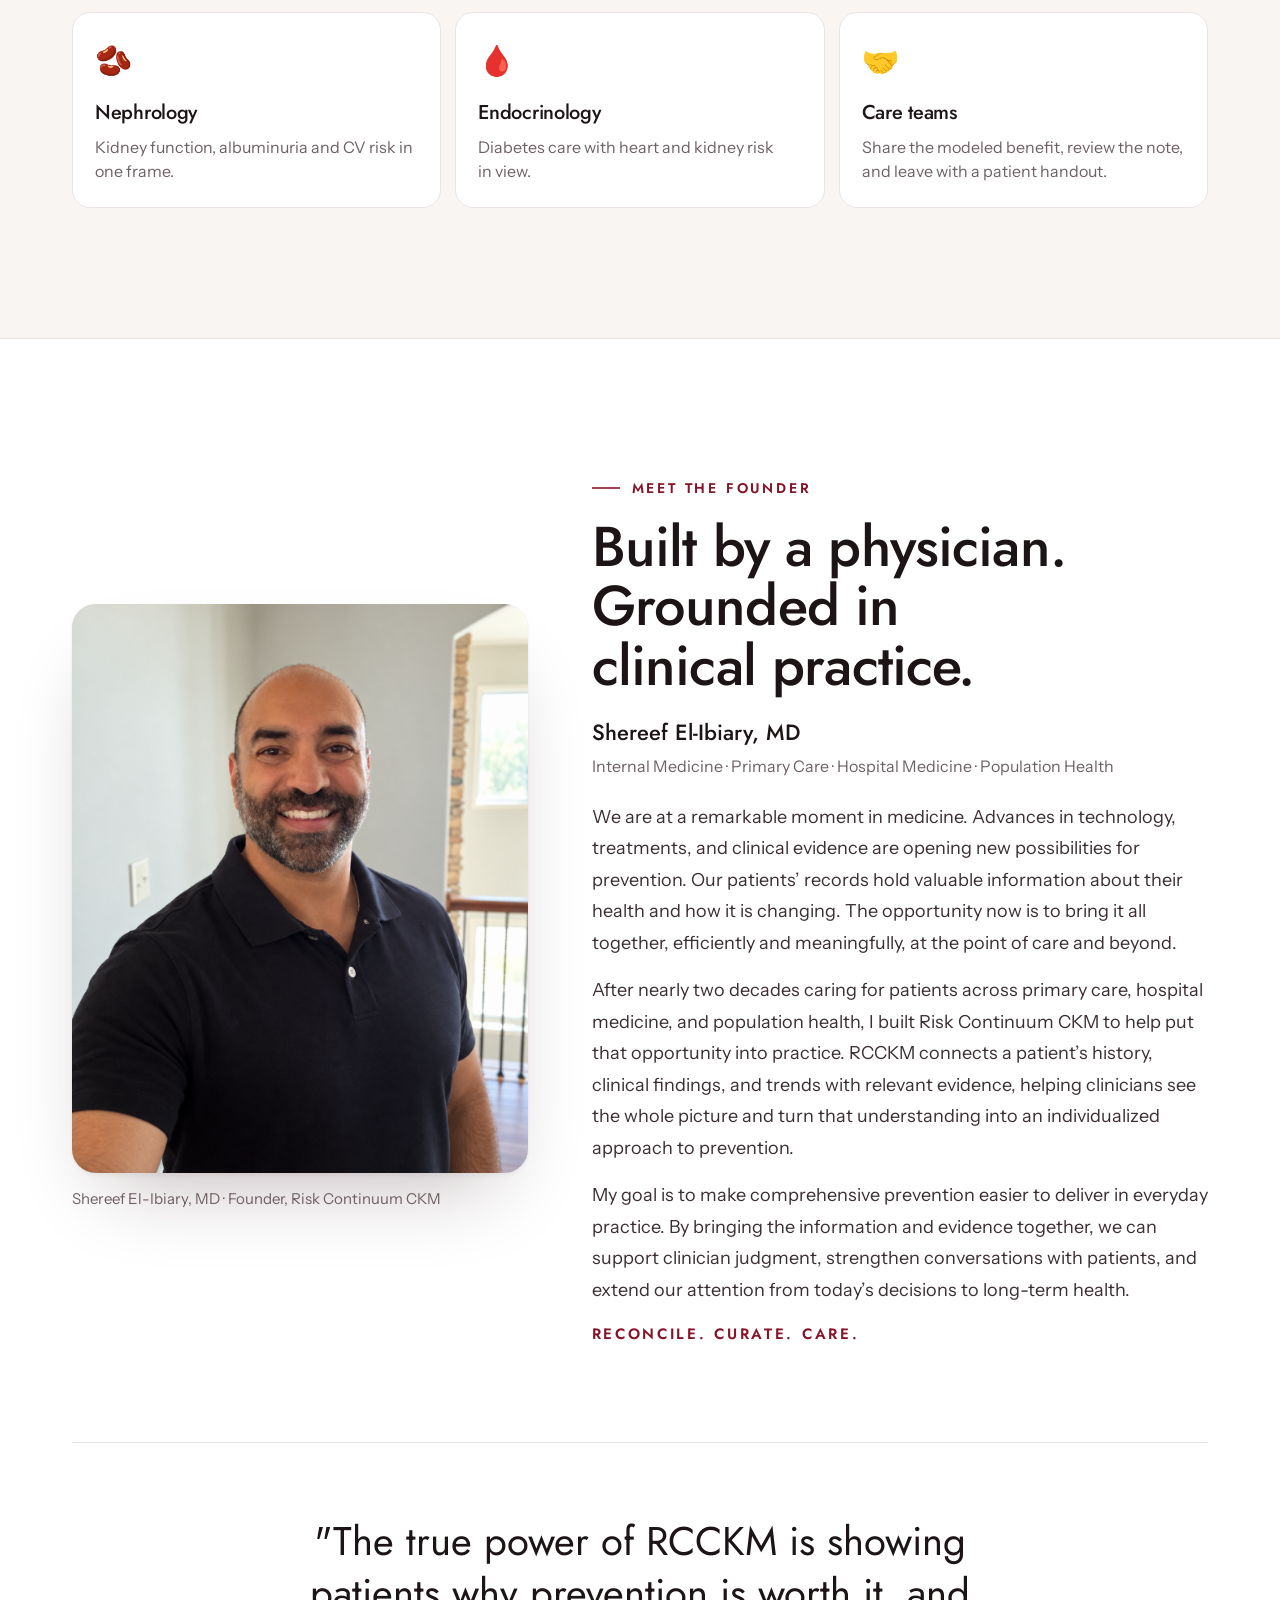
==== commit a6620391: "Rebuild the CKM section as a coded funnel: six streams converging on the visit Co-Authored-By: Claud" ====
--- a/index.html
+++ b/index.html
@@ -301,19 +301,34 @@
     .stat p { margin-top: 14px; font-size: 17px; color: var(--body); }
     .stat cite { display: block; margin-top: 14px; font-size: 14px; font-style: normal; color: var(--muted); }
     .stats-head { margin-bottom: 48px; }
-    .sq-in { list-style: none; margin: 0; padding: 0; display: grid; grid-template-columns: repeat(4, minmax(0, 1fr)); gap: 16px; }
-    .sq-in li, .sq-out { background: var(--surface); border: 1px solid var(--line); border-radius: var(--radius); padding: 26px 24px; text-align: center; box-shadow: var(--shadow); }
-    .sq b { display: block; font-family: var(--display); font-weight: 500; font-size: 30px; line-height: 1.1; color: var(--ink); }
-    .sq span { display: block; margin-top: 8px; font-size: 16px; line-height: 1.45; color: var(--muted); }
-    .sq sup { font-size: 11px; }
-    .sq-lines { display: block; width: 100%; height: 90px; }
-    .sq-lines path { fill: none; stroke: var(--line-2); stroke-width: 2; vector-effect: non-scaling-stroke; }
-    .sq-out { max-width: 420px; margin: 0 auto; background: var(--accent); border-color: var(--accent); }
-    .sq-out b { color: #fff; font-size: 44px; }
-    .sq-out span { color: rgba(255,255,255,.82); }
-    .why-close { margin: 36px auto 0; text-align: center; font-family: var(--display); font-size: 26px; color: var(--ink); }
-    .why-close a { font-family: var(--ui); font-size: 18px; color: var(--accent); font-weight: 600; text-decoration: none; white-space: nowrap; margin-left: 8px; }
-    .sq-notes { margin: 28px auto 0; text-align: center; font-size: 13px; color: var(--muted); }
+    .fn-stats { display: grid; grid-template-columns: 1fr 1fr; margin: 28px auto 56px; max-width: 1000px; }
+    .fn-stats > div { padding: 4px 40px; }
+    .fn-stats > div + div { border-left: 1px solid var(--line-2); }
+    .fn-stats .stat-num { font-size: clamp(48px, 6.2vw, 84px); font-weight: 600; letter-spacing: -0.03em; color: var(--accent); }
+    .fn-stats p { margin-top: 10px; font-size: 18px; line-height: 1.45; color: var(--ink); font-weight: 500; max-width: 34ch; }
+    .fn sup { font-size: .62em; color: var(--muted); }
+    .fn-body { position: relative; }
+    .fn-cols { list-style: none; margin: 0; padding: 0; display: grid; grid-template-columns: repeat(6, minmax(0, 1fr)); }
+    .fn-c { margin: 0 calc(100% / 120); background: var(--top); border-radius: 18px 18px 0 0; padding: 22px 14px 14px; text-align: center; color: var(--ink); min-height: 150px; }
+    .fn-c.dark { color: #fff; }
+    .fn-c svg { width: 30px; height: 30px; margin: 0 auto 10px; display: block; fill: none; stroke: currentColor; stroke-width: 1.5; stroke-linecap: round; stroke-linejoin: round; opacity: .9; }
+    .fn-c b { display: block; font-family: var(--display); font-weight: 600; font-size: 17px; line-height: 1.2; }
+    .fn-c span { display: block; margin-top: 6px; font-size: 13.5px; line-height: 1.4; opacity: .78; }
+    .fn-ribbons { display: block; width: 100%; height: 300px; margin-top: -1px; }
+    .fn-r { stroke: var(--bg); stroke-width: 1; transform-box: fill-box; transform-origin: 50% 0; }
+    .fn-body.reveal .fn-r { transform: scaleY(.2); opacity: 0; transition: transform 1.1s var(--ease), opacity .8s var(--ease); transition-delay: calc(var(--i) * 70ms + 150ms); }
+    .fn-body.reveal.in .fn-r { transform: none; opacity: 1; }
+    @media (prefers-reduced-motion: reduce) { .fn-body.reveal .fn-r { transform: none; opacity: 1; transition: none; } }
+    .fn-visit { position: relative; margin: -2px auto 0; max-width: 560px; display: flex; align-items: center; gap: 28px; padding: 30px 40px; border-radius: 6px 6px 24px 24px; color: #fff; background: radial-gradient(120% 140% at 50% 0%, #9E1B33 0%, #861327 45%, #5A0C1A 100%); box-shadow: 0 30px 60px -30px rgba(90, 12, 26, .55), inset 0 1px 0 rgba(255,255,255,.12); }
+    .fn-pair { width: 130px; flex: none; fill: none; stroke: rgba(255,255,255,.85); stroke-width: 2; stroke-linecap: round; }
+    .fn-k { display: block; font-family: var(--display); font-size: 13px; font-weight: 600; letter-spacing: .2em; text-transform: uppercase; color: rgba(255,255,255,.7); }
+    .fn-visit b { display: block; font-family: var(--display); font-weight: 500; font-size: 46px; line-height: 1.05; margin-top: 4px; }
+    .fn-visit > div > span:last-child { display: block; margin-top: 4px; font-size: 15px; color: rgba(255,255,255,.78); }
+    .fn-visit sup { color: rgba(255,255,255,.6); }
+    .fn-foot { margin-top: 64px; }
+    .fn-foot .h2 { max-width: 20ch; margin-left: auto; margin-right: auto; }
+    .fn-foot .lede a { color: var(--accent); font-weight: 600; text-decoration: none; white-space: nowrap; }
+    .fn-notes { margin-top: 22px; font-size: 13px; color: var(--muted); }
 
     /* TRAJECTORY */
     .traj { padding: 120px 0; border-top: 1px solid var(--line); }
@@ -718,13 +733,20 @@
       .cont.shown .tile.here, .demo-cont .tile.here { transform: none; }
       .walker, .cont-foot { display: none; }
       .stats-grid { grid-template-columns: 1fr; }
-      .sq-in { grid-template-columns: repeat(2, minmax(0, 1fr)); gap: 10px; }
-      .sq-in li { padding: 18px 14px; }
-      .sq b { font-size: 22px; }
-      .sq span { font-size: 14px; }
-      .sq-lines { height: 40px; }
-      .sq-out b { font-size: 34px; }
-      .why-close { font-size: 21px; }
+      .fn-stats { grid-template-columns: 1fr; gap: 26px; margin: 20px 0 36px; text-align: center; }
+      .fn-stats > div { padding: 0; }
+      .fn-stats > div + div { border-left: 0; border-top: 1px solid var(--line-2); padding-top: 24px; }
+      .fn-stats p { margin-left: auto; margin-right: auto; font-size: 16px; }
+      .fn-cols { grid-template-columns: repeat(3, minmax(0, 1fr)); gap: 6px; }
+      .fn-c { margin: 0; border-radius: 14px; min-height: 0; padding: 14px 8px 12px; }
+      .fn-c svg { width: 24px; height: 24px; margin-bottom: 6px; }
+      .fn-c b { font-size: 14px; }
+      .fn-c span { display: none; }
+      .fn-ribbons { height: 120px; margin-top: 8px; }
+      .fn-visit { flex-direction: column; text-align: center; gap: 12px; padding: 24px 20px; }
+      .fn-pair { width: 110px; }
+      .fn-visit b { font-size: 38px; }
+      .fn-foot { margin-top: 44px; }
       .traj, .plan, .sdm, .report, .demo, .founder, .cta { padding: 84px 0; }
       .who { padding: 20px 0 84px; }
       .founder-photo { max-width: 420px; margin: 0 auto; }
@@ -1065,26 +1087,40 @@
 </section>
 
 <!-- STATS -->
-<section data-analytics-section="stats" class="stats" id="why" aria-labelledby="stats-h2">
+<section data-analytics-section="stats" class="stats fn" id="why" aria-labelledby="stats-h2">
   <div class="wrap">
-    <div class="stats-head center reveal">
-      <span class="eyebrow">Why it matters</span>
-      <h2 class="h2" id="stats-h2">All of this, <em>in about 15 minutes.</em></h2>
-    </div>
-    <div class="sq reveal">
-      <ul class="sq-in">
-        <li><b>162 million</b><span>adults with stage 2 or higher CKM<sup>1</sup></span></li>
-        <li><b>Proven therapies</b><span>statins, BP meds, SGLT2i, GLP-1s, finerenone</span></li>
-        <li><b>Mixed messages</b><span>what patients hear online<sup>2</sup></span></li>
-        <li><b>Scattered data</b><span>labs, vitals, meds and history across the chart</span></li>
+    <div class="center reveal"><span class="eyebrow">Why it matters</span></div>
+    <div class="fn-stats reveal">
+      <div><div class="stat-num">162 million</div><p>U.S. adults with stage 2 or higher CKM<sup>1</sup></p></div>
+      <div><div class="stat-num">1 million</div><p>cardiovascular events potentially preventable over five years, with a 20% improvement in key prevention measures<sup>2</sup></p></div>
+    </div>
+    <div class="fn-body reveal">
+      <ul class="fn-cols" aria-label="What a CKM visit has to weigh">
+        <li class="fn-c dark" style="--top:#861327"><svg viewBox="0 0 24 24" aria-hidden="true"><circle cx="9" cy="8" r="3"/><circle cx="16.5" cy="9" r="2.4"/><path d="M3.5 19c.6-3.3 2.8-5 5.5-5s4.9 1.7 5.5 5"/><path d="M14.5 14.3c2.6-.3 5 1.1 5.7 4.2"/></svg><b>People affected</b><span>most adults are on the CKM spectrum</span></li>
+        <li class="fn-c" style="--top:#E8C9CD"><svg viewBox="0 0 24 24" aria-hidden="true"><path d="M12 20s-7-4.4-7-10a4 4 0 0 1 7-2.6A4 4 0 0 1 19 10c0 5.6-7 10-7 10z"/><path d="M8.5 12h2l1-2 1.5 4 1-2h1.5"/></svg><b>Prevention opportunity</b><span>heart, kidney and metabolic risk, caught early</span></li>
+        <li class="fn-c" style="--top:#F1E6E3"><svg viewBox="0 0 24 24" aria-hidden="true"><rect x="5" y="3.5" width="14" height="17" rx="2"/><path d="M8.5 8h7M8.5 12h7M8.5 16h4"/></svg><b>Chart data</b><span>labs, vitals, meds and history</span></li>
+        <li class="fn-c" style="--top:#D9A3AB"><svg viewBox="0 0 24 24" aria-hidden="true"><path d="M4 7h16M4 12h16M4 17h16"/><rect x="10" y="5.5" width="3" height="3" rx=".5"/><rect x="8" y="10.5" width="3" height="3" rx=".5"/><rect x="12" y="15.5" width="3" height="3" rx=".5"/></svg><b>Treatment evidence</b><span>outcome trials across drug classes</span></li>
+        <li class="fn-c" style="--top:#F4E9E6"><svg viewBox="0 0 24 24" aria-hidden="true"><rect x="4" y="4.5" width="5" height="5" rx="1"/><path d="M5.3 7l1.2 1.2 2-2.2M12 7h8"/><rect x="4" y="14.5" width="5" height="5" rx="1"/><path d="M12 17h8"/></svg><b>Guidelines</b><span>cardiology, diabetes, kidney, lipids</span></li>
+        <li class="fn-c dark" style="--top:#A8404F"><svg viewBox="0 0 24 24" aria-hidden="true"><path d="M4 6.5A2.5 2.5 0 0 1 6.5 4h7A2.5 2.5 0 0 1 16 6.5v3A2.5 2.5 0 0 1 13.5 12H9l-3 2.5V12h0a2.5 2.5 0 0 1-2-2.5z"/><path d="M18 9.5h.5A2 2 0 0 1 20.5 11.5v2.5a2 2 0 0 1-2 2H18v2l-2.5-2H13"/></svg><b>Conflicting advice</b><span>what patients hear online</span></li>
       </ul>
-      <svg class="sq-lines" viewBox="0 0 1000 90" preserveAspectRatio="none" aria-hidden="true">
-        <path d="M125 0 C125 55 440 40 470 90 M375 0 C375 50 480 45 490 90 M625 0 C625 50 520 45 510 90 M875 0 C875 55 560 40 530 90"/>
+      <svg class="fn-ribbons" viewBox="0 0 1200 340" preserveAspectRatio="none" aria-hidden="true">
+        <defs><linearGradient id="fn-g0" x1="0" y1="0" x2="0" y2="1"><stop offset="0" stop-color="#861327"/><stop offset="1" stop-color="#6E0F20"/></linearGradient><linearGradient id="fn-g1" x1="0" y1="0" x2="0" y2="1"><stop offset="0" stop-color="#E8C9CD"/><stop offset="1" stop-color="#C98D96"/></linearGradient><linearGradient id="fn-g2" x1="0" y1="0" x2="0" y2="1"><stop offset="0" stop-color="#F1E6E3"/><stop offset="1" stop-color="#D8C3BF"/></linearGradient><linearGradient id="fn-g3" x1="0" y1="0" x2="0" y2="1"><stop offset="0" stop-color="#D9A3AB"/><stop offset="1" stop-color="#B9707C"/></linearGradient><linearGradient id="fn-g4" x1="0" y1="0" x2="0" y2="1"><stop offset="0" stop-color="#F4E9E6"/><stop offset="1" stop-color="#DDC6C2"/></linearGradient><linearGradient id="fn-g5" x1="0" y1="0" x2="0" y2="1"><stop offset="0" stop-color="#A8404F"/><stop offset="1" stop-color="#7D1E2E"/></linearGradient></defs>
+        <path class="fn-r" style="--i:0" fill="url(#fn-g0)" d="M10 0 L190 0 C190 170 552 190 552 340 L528 340 C528 190 10 170 10 0 Z"/><path class="fn-r" style="--i:1" fill="url(#fn-g1)" d="M210 0 L390 0 C390 170 576 190 576 340 L552 340 C552 190 210 170 210 0 Z"/><path class="fn-r" style="--i:2" fill="url(#fn-g2)" d="M410 0 L590 0 C590 170 600 190 600 340 L576 340 C576 190 410 170 410 0 Z"/><path class="fn-r" style="--i:3" fill="url(#fn-g3)" d="M610 0 L790 0 C790 170 624 190 624 340 L600 340 C600 190 610 170 610 0 Z"/><path class="fn-r" style="--i:4" fill="url(#fn-g4)" d="M810 0 L990 0 C990 170 648 190 648 340 L624 340 C624 190 810 170 810 0 Z"/><path class="fn-r" style="--i:5" fill="url(#fn-g5)" d="M1010 0 L1190 0 C1190 170 672 190 672 340 L648 340 C648 190 1010 170 1010 0 Z"/>
       </svg>
-      <div class="sq-out"><b>~15 minutes</b><span>the median primary care visit<sup>3</sup></span></div>
-    </div>
-    <p class="why-close reveal">RCCKM brings it into one view. <a href="#walkthrough">See it run&nbsp;&darr;</a></p>
-    <p class="sq-notes">1. Hyun et al., <a href="https://doi.org/10.1161/JAHA.126.053440" target="_blank" rel="noopener">JAHA, 2026</a>. 2. <a href="https://www.statnews.com/2026/08/13/statin-misinformation-medicine-scams-online-regulation-fact-checks/" target="_blank" rel="noopener">STAT, 2026</a>. 3. Neprash et al., <a href="https://pubmed.ncbi.nlm.nih.gov/33301282/" target="_blank" rel="noopener">Medical Care, 2021</a>.</p>
+      <div class="fn-visit">
+        <svg class="fn-pair" viewBox="0 0 160 84" aria-hidden="true"><circle cx="42" cy="22" r="10"/><path d="M24 62c0-14 8-24 18-24s16 6 18 14"/><circle cx="118" cy="22" r="10"/><path d="M136 62c0-14-8-24-18-24s-16 6-18 14"/><path d="M52 58h56M80 58v20M66 78h28"/></svg>
+        <div>
+          <span class="fn-k">The visit</span>
+          <b>~15 minutes</b>
+          <span>the median primary care exam<sup>3</sup></span>
+        </div>
+      </div>
+    </div>
+    <div class="fn-foot center reveal">
+      <h2 class="h2" id="stats-h2">Protect the time patients and clinicians <em>have together.</em></h2>
+      <p class="lede">Risk Continuum CKM brings the chart and the evidence into one view, so the visit can focus on what matters to the patient and what they can do next. <a href="#walkthrough">See it run&nbsp;&darr;</a></p>
+      <p class="fn-notes">1. Hyun et al., <a href="https://doi.org/10.1161/JAHA.126.053440" target="_blank" rel="noopener">JAHA, 2026</a>. 2. CDC and CMS, <a href="https://millionhearts.hhs.gov/about-million-hearts/index.html" target="_blank" rel="noopener">Million Hearts</a>. 3. Neprash et al., <a href="https://pubmed.ncbi.nlm.nih.gov/33301282/" target="_blank" rel="noopener">Medical Care, 2021</a>.</p>
+    </div>
   </div>
 </section>
 
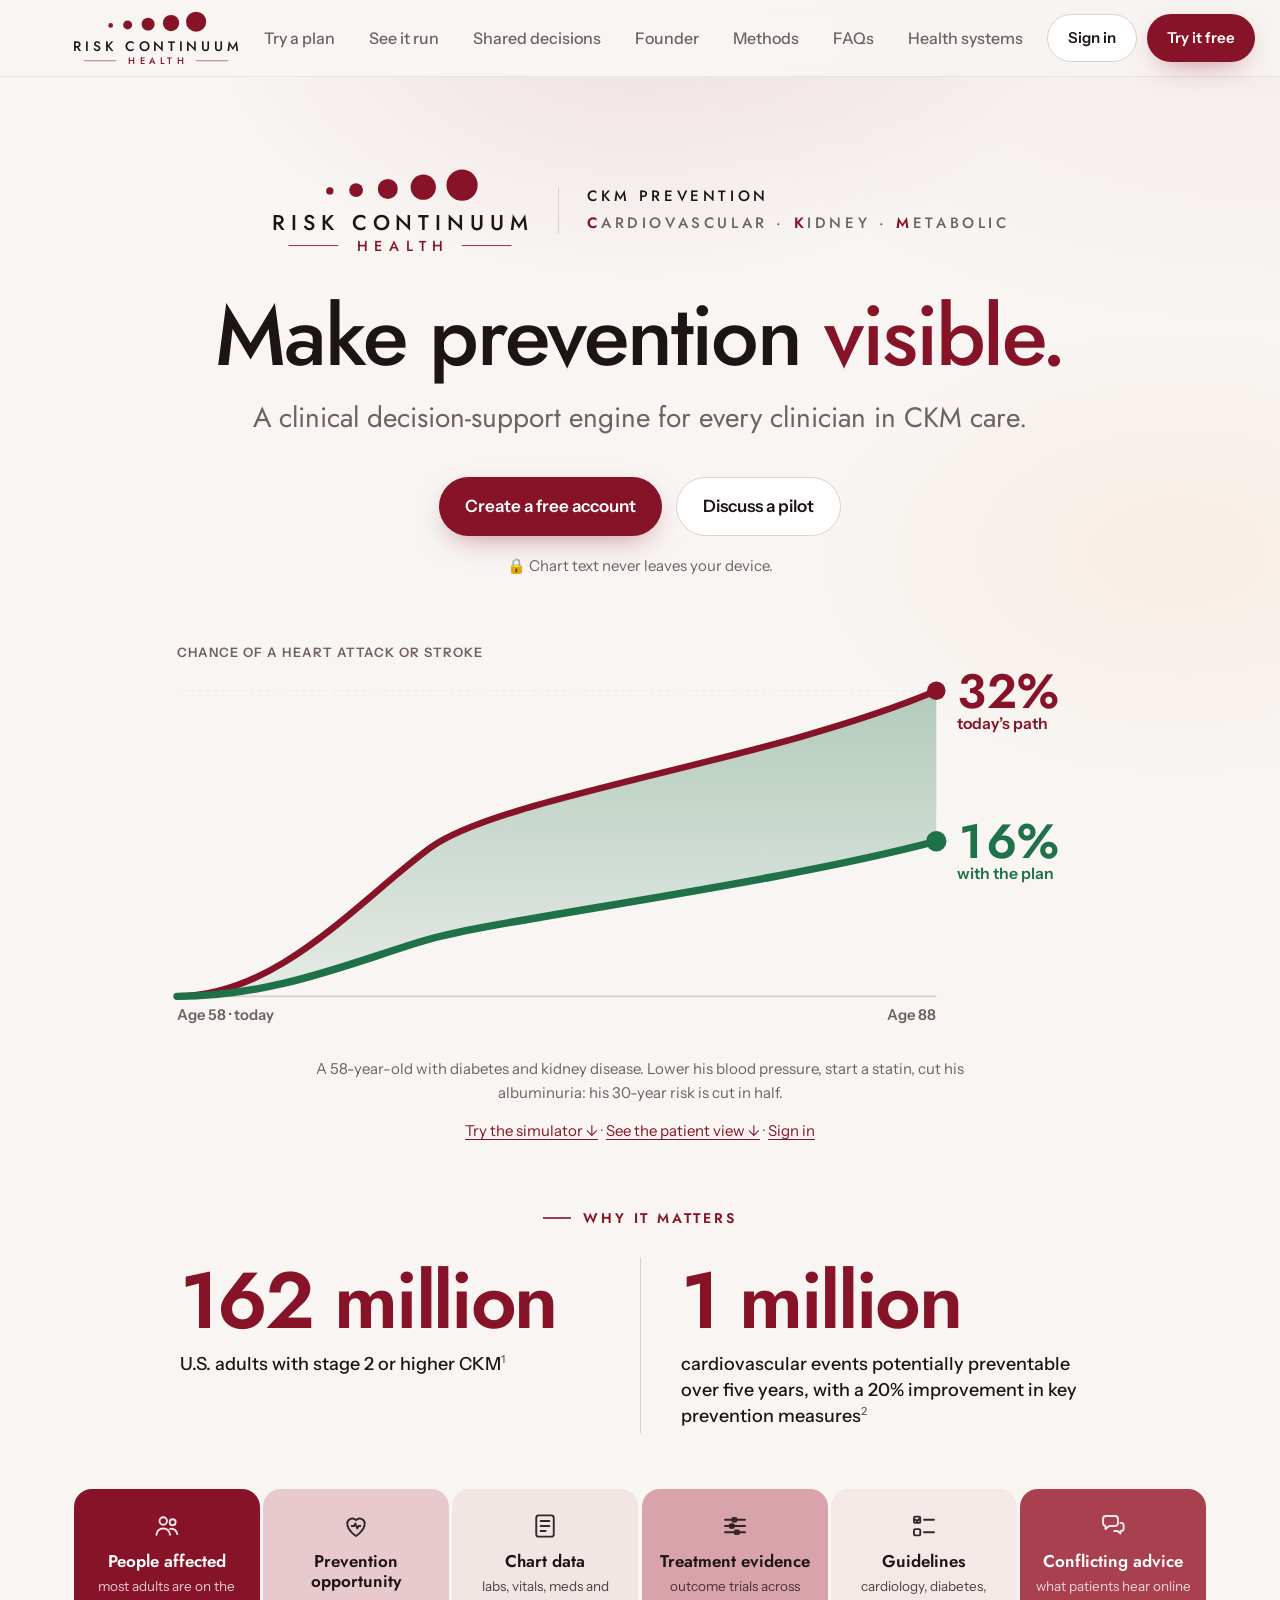
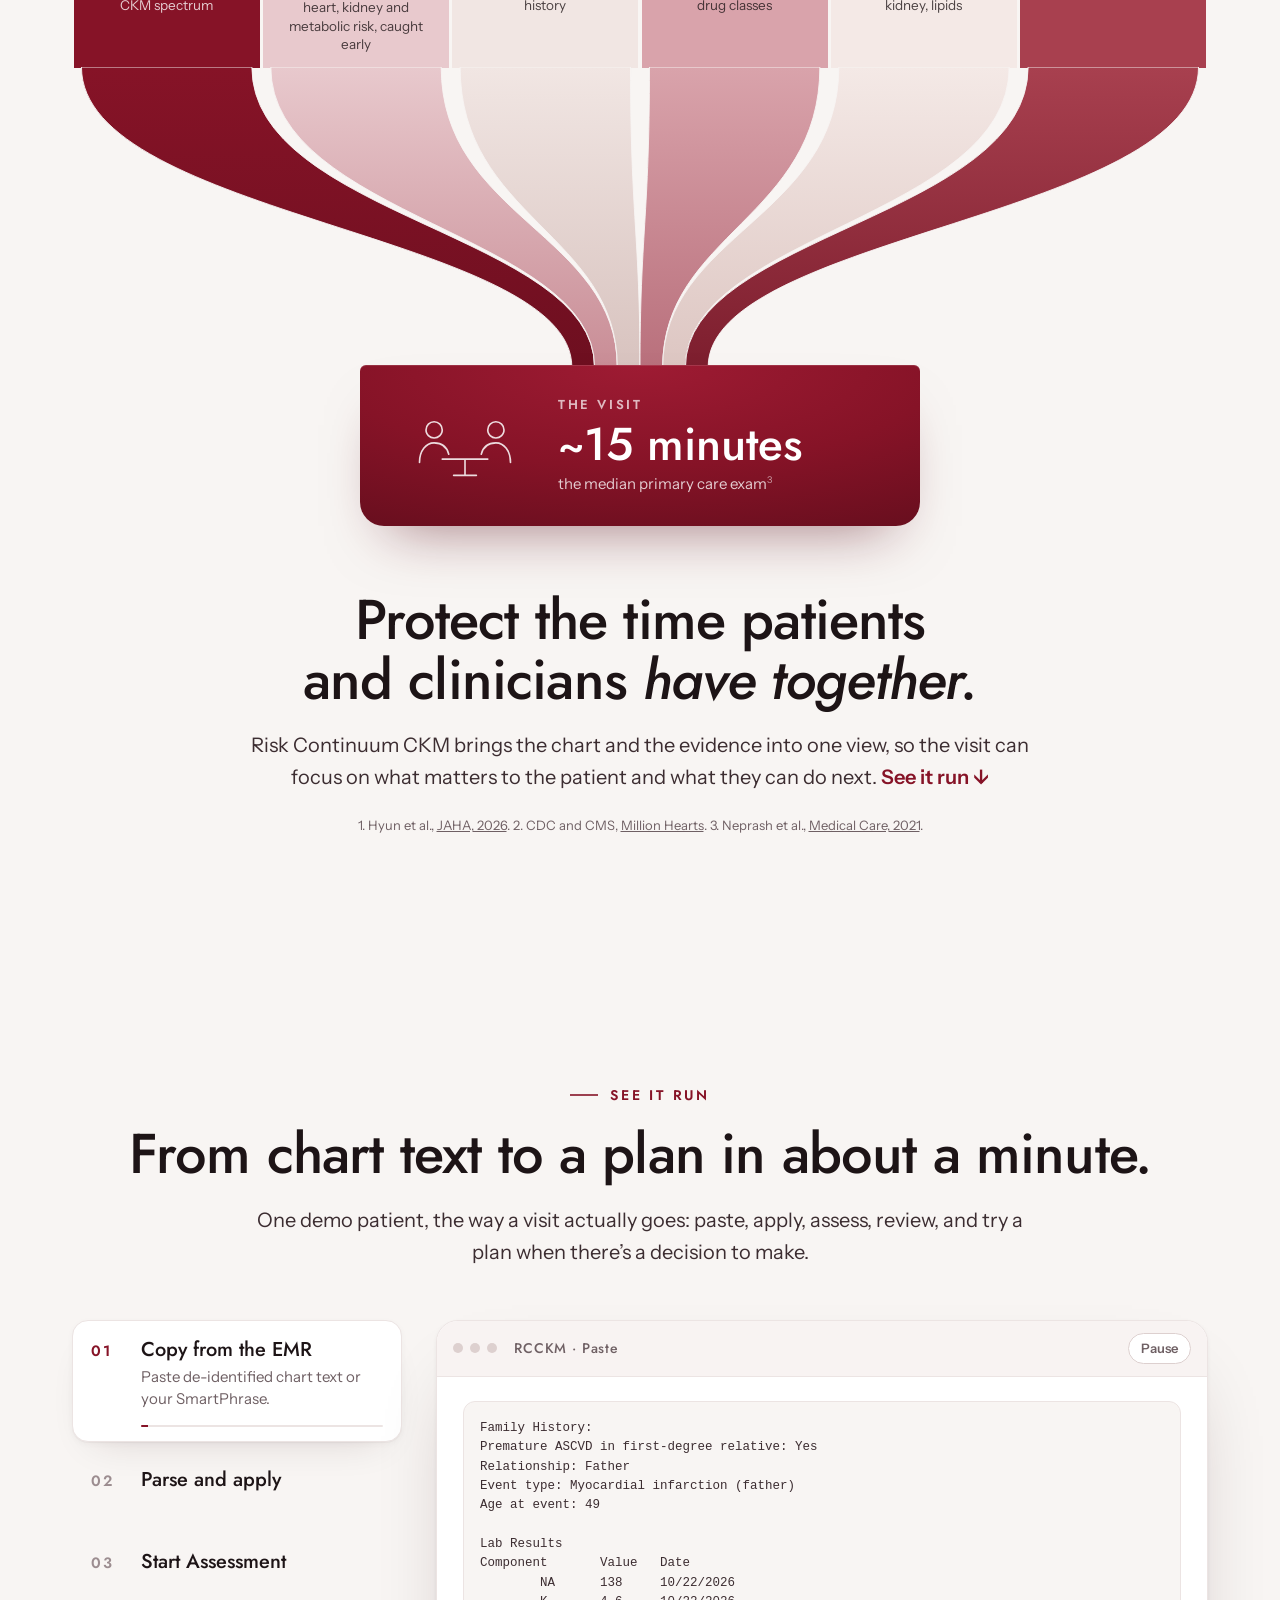
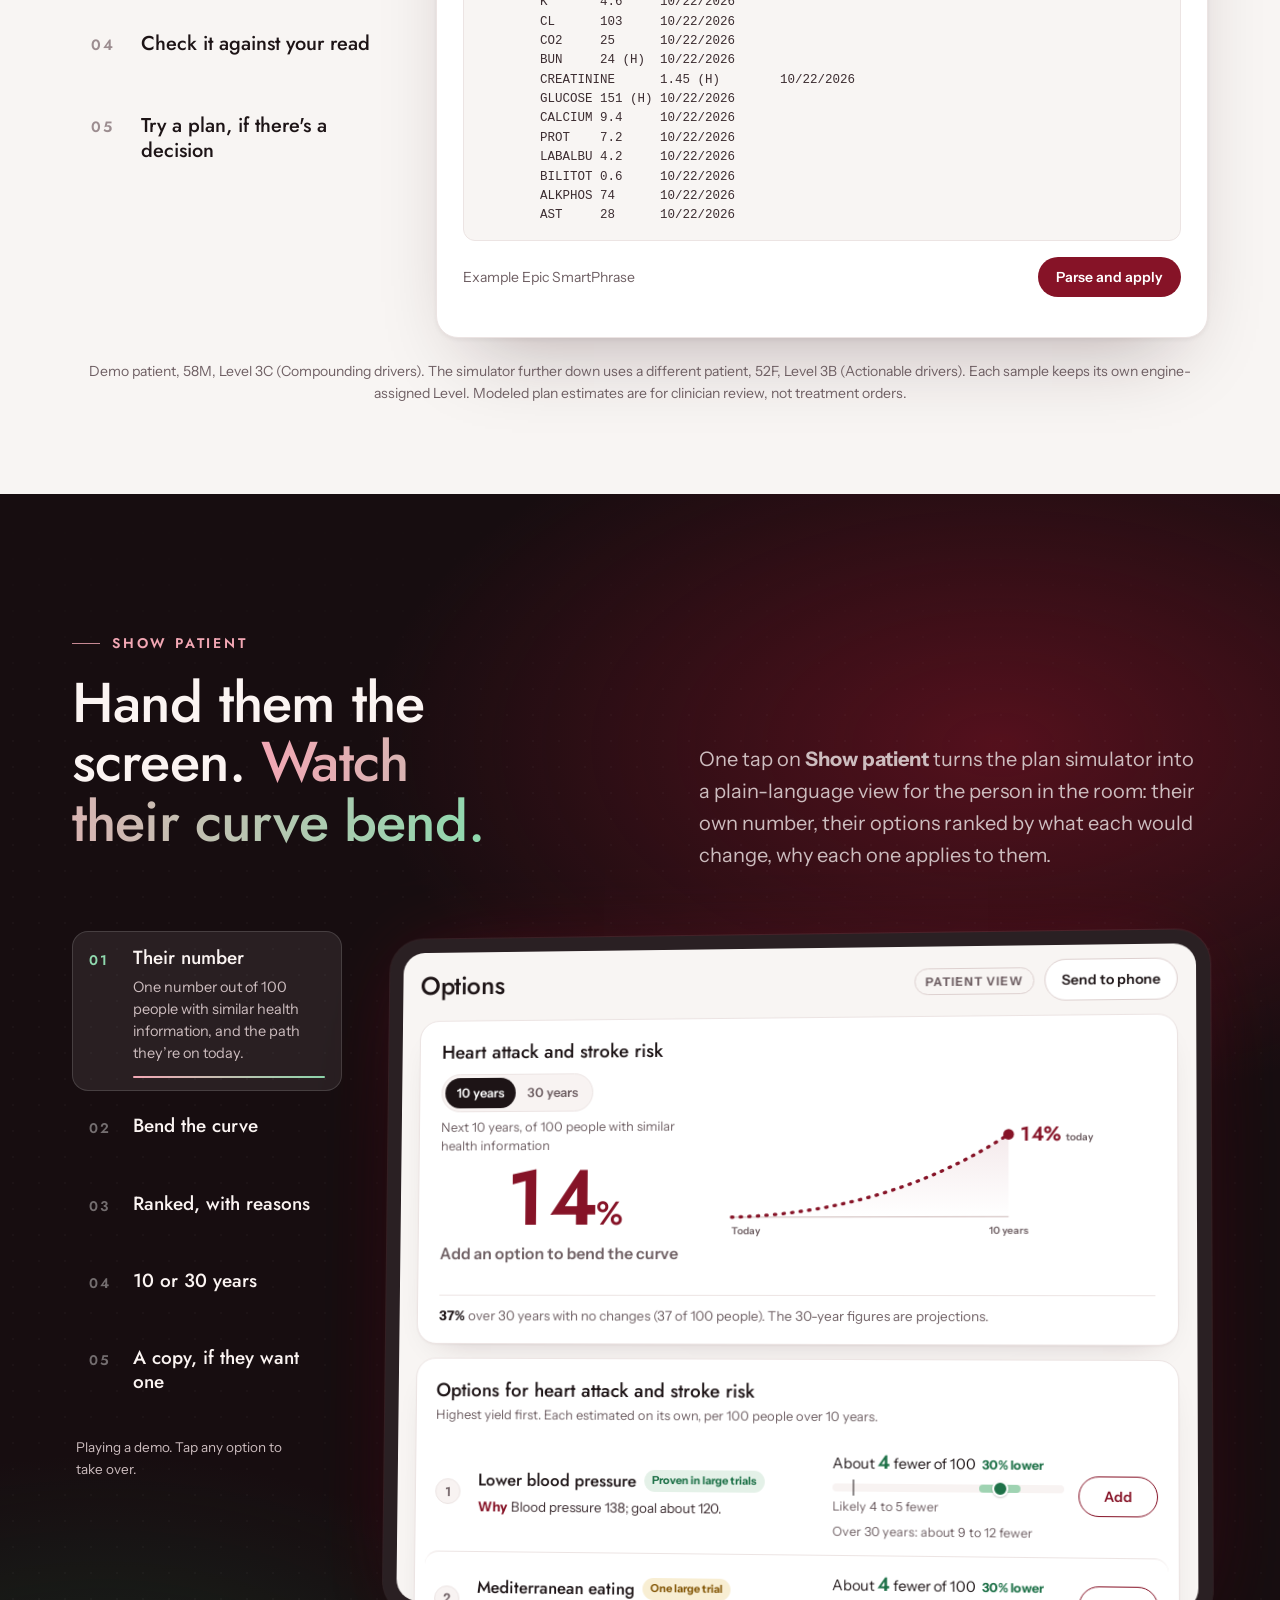
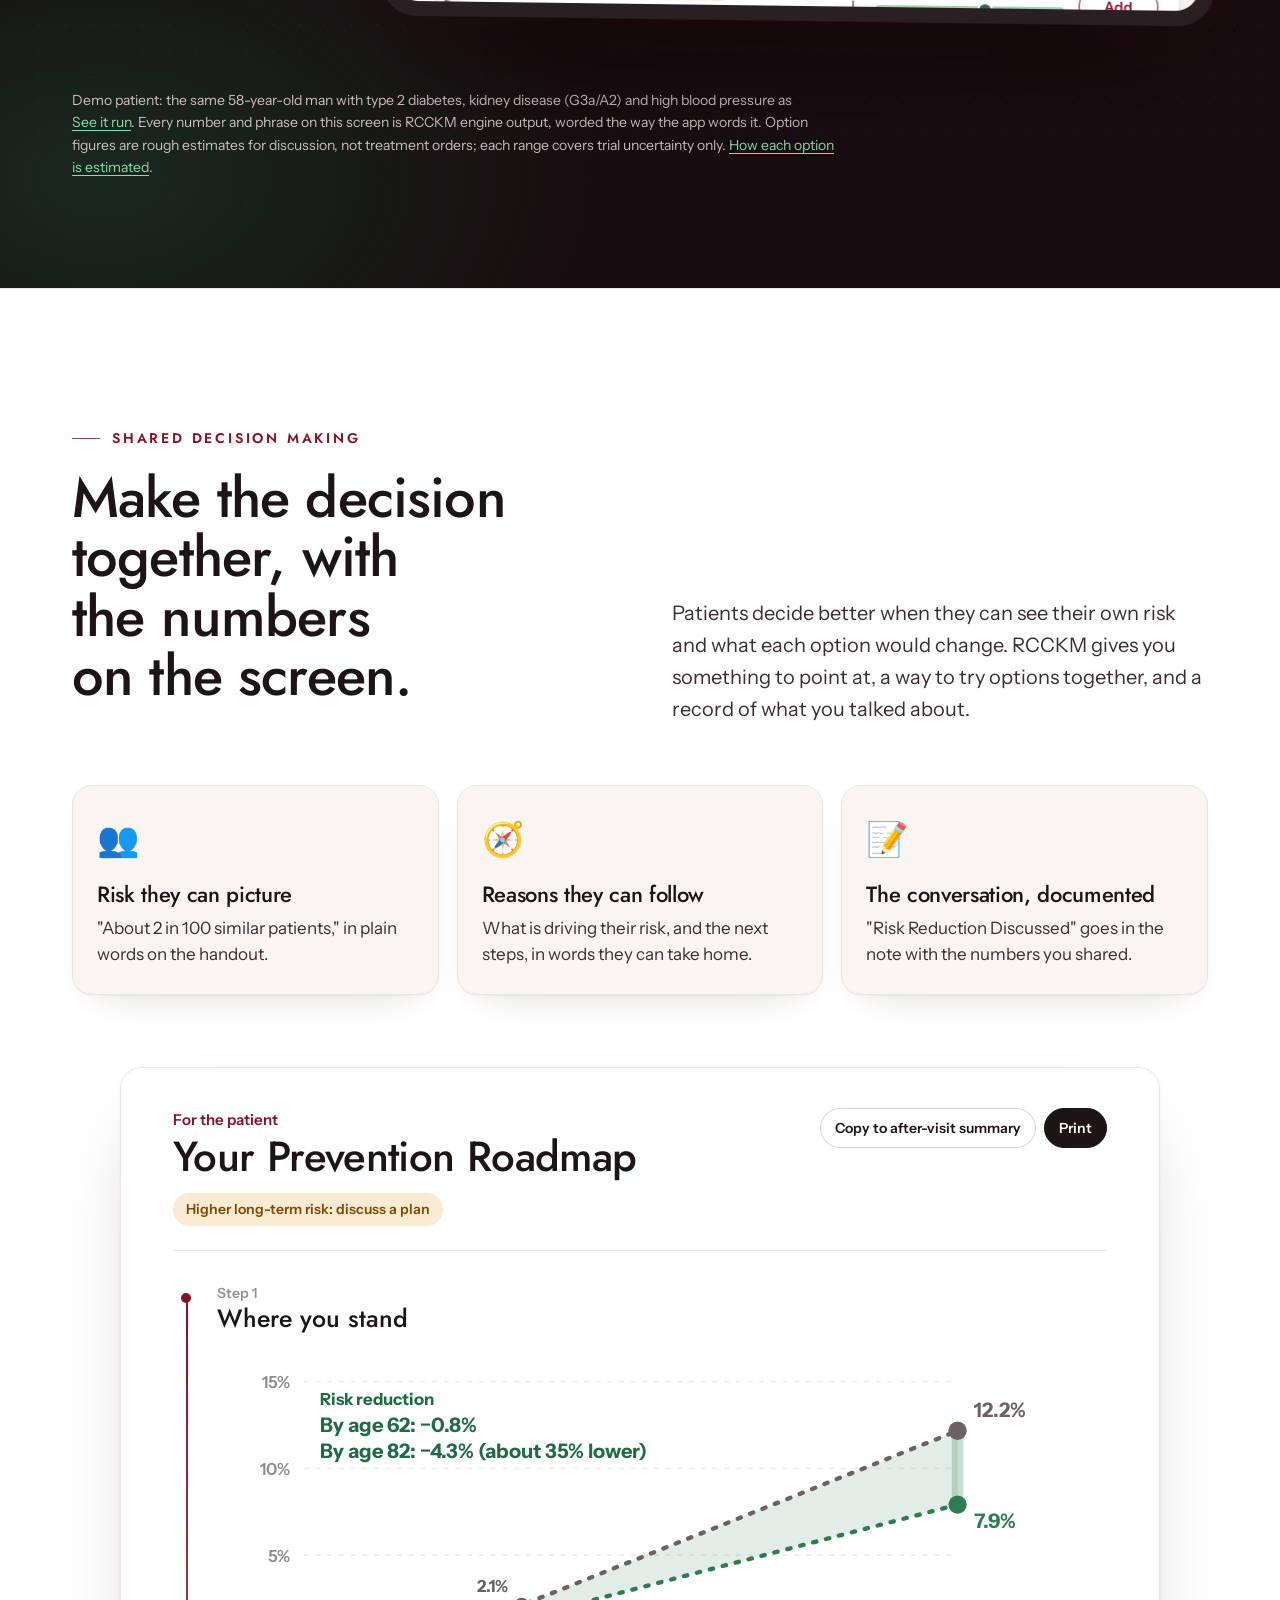
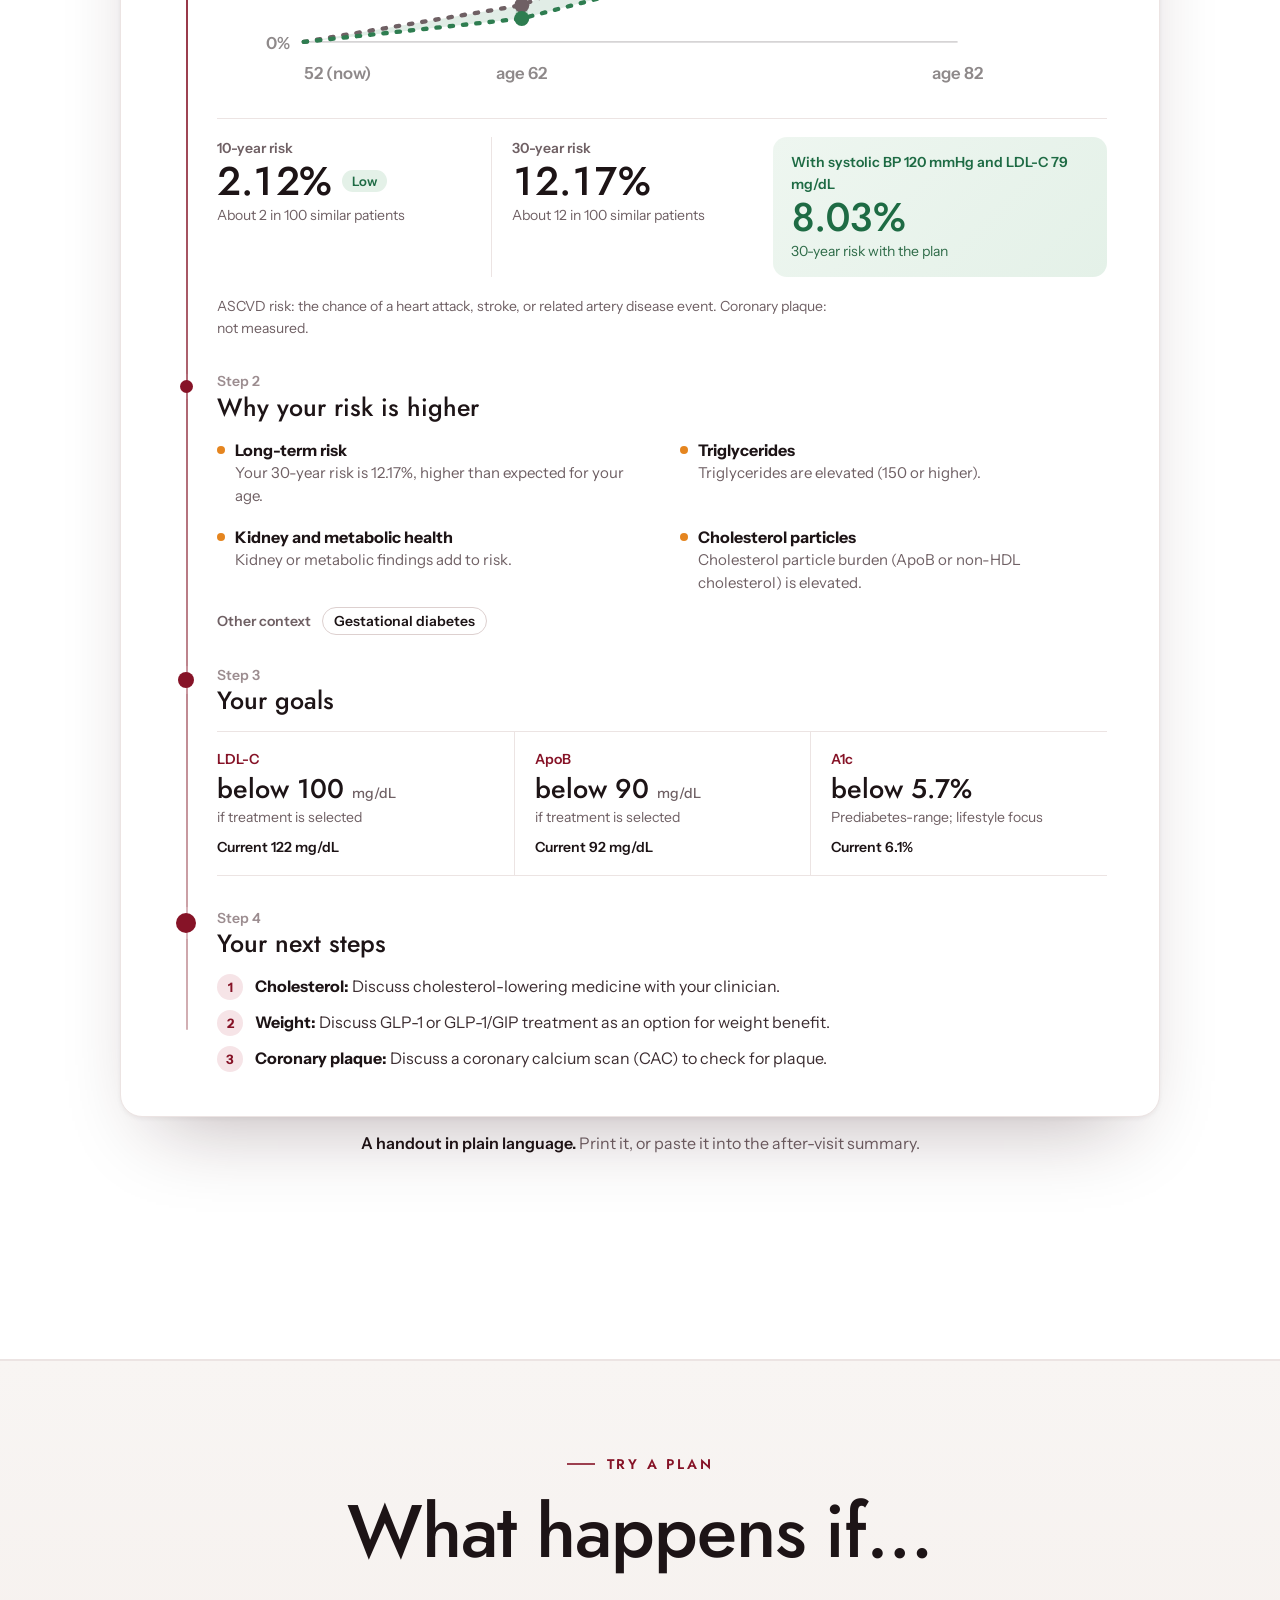
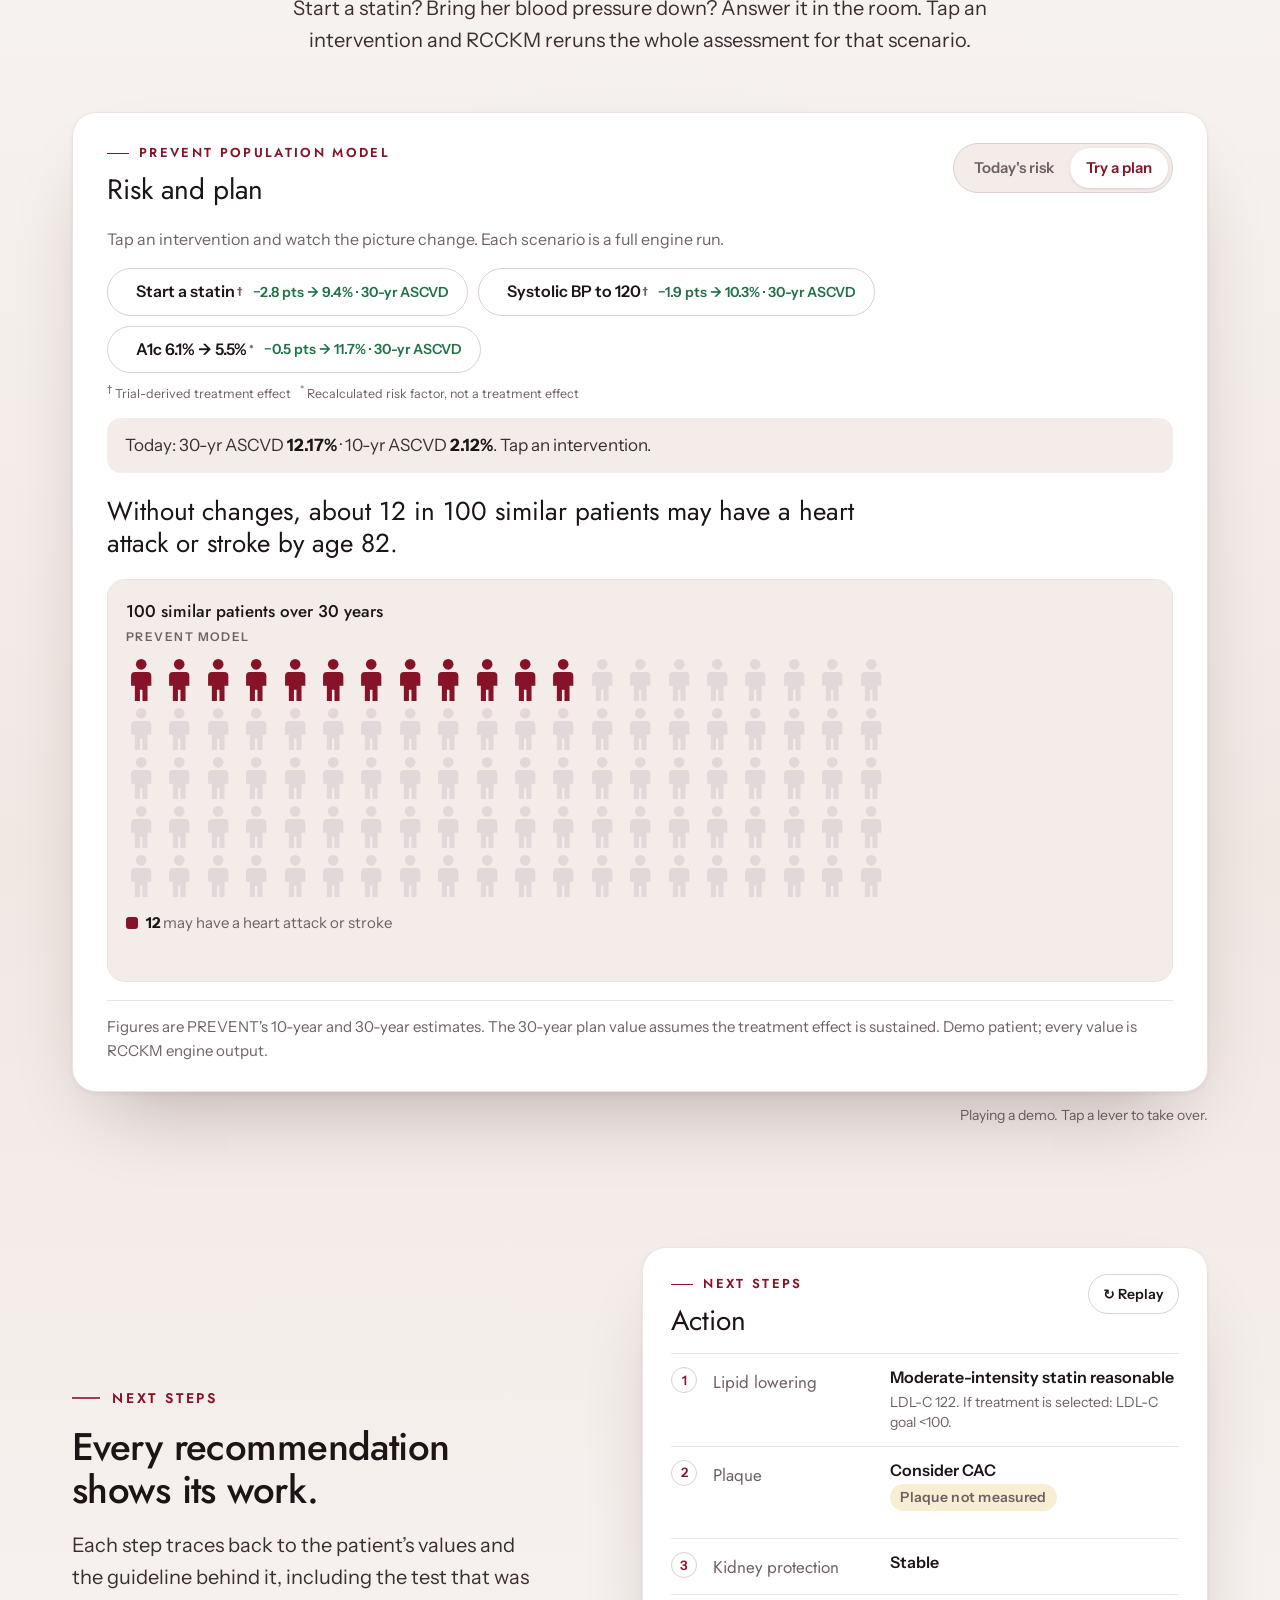
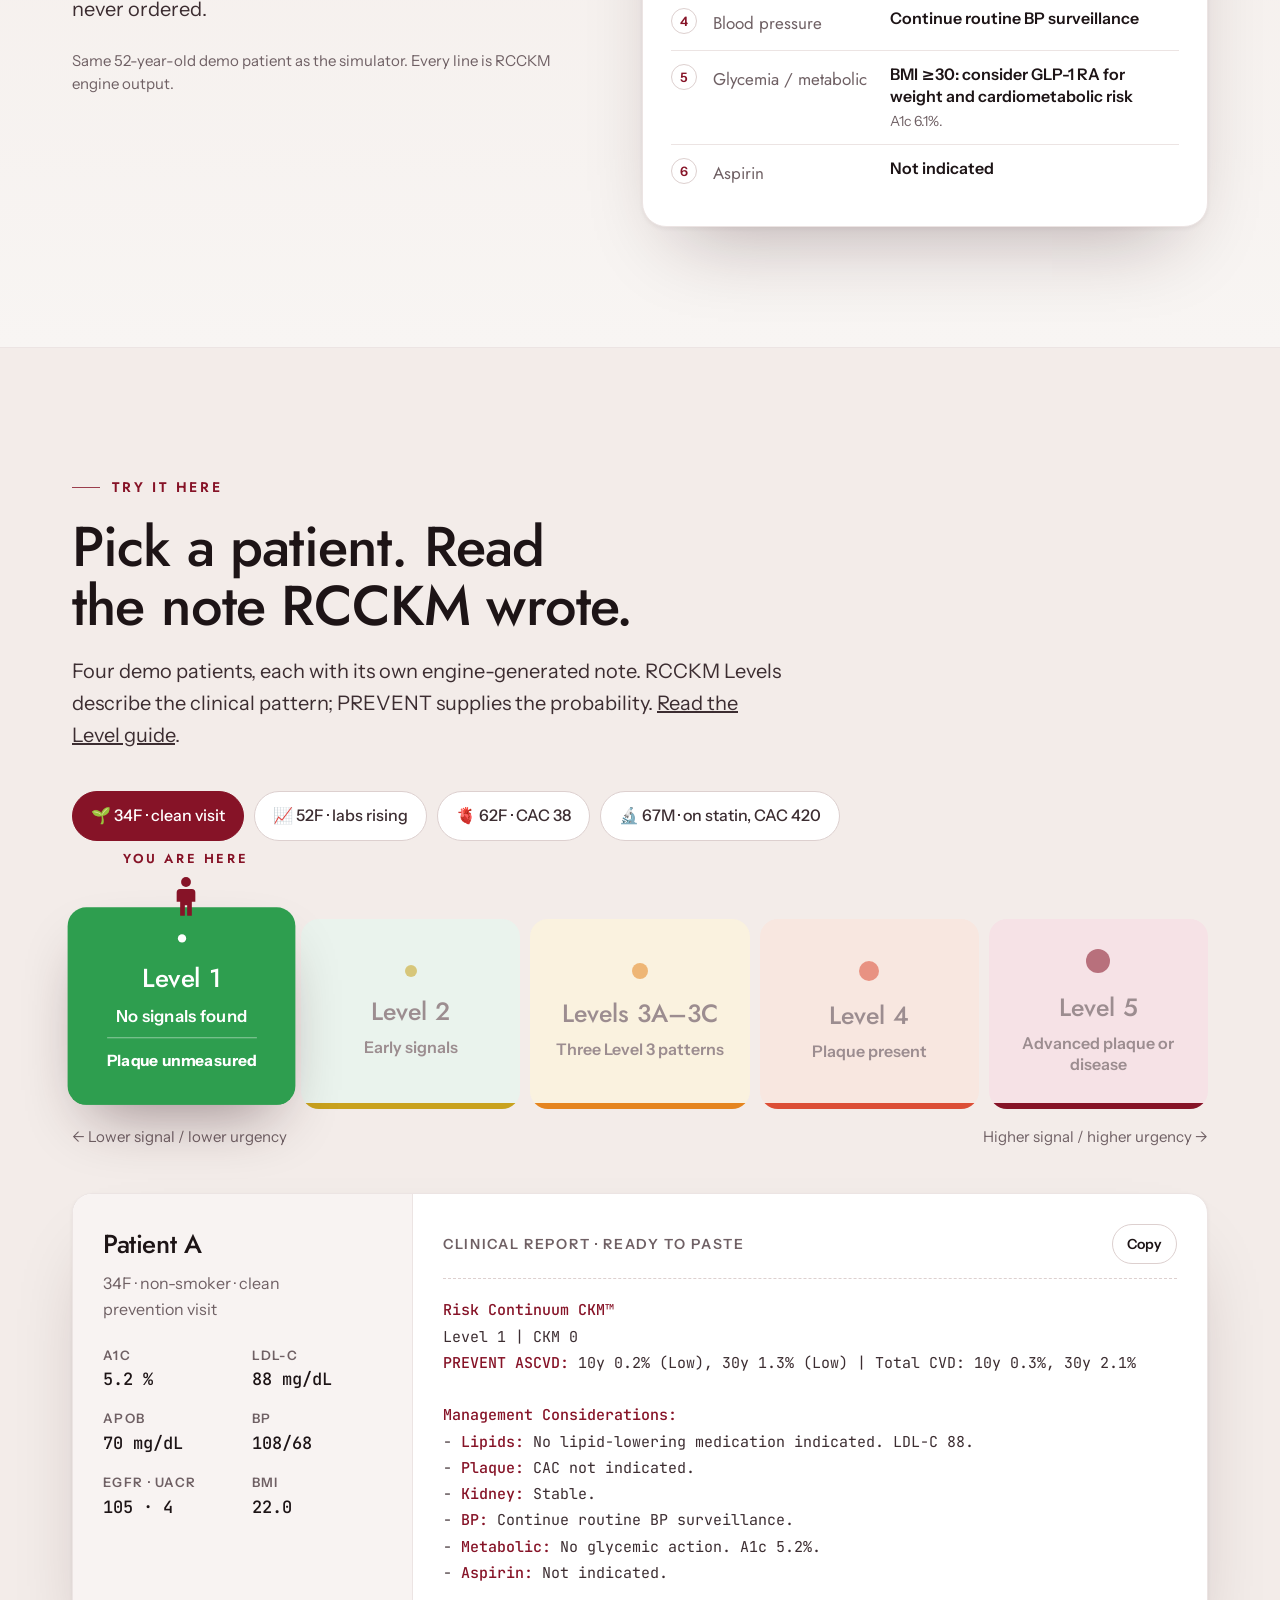
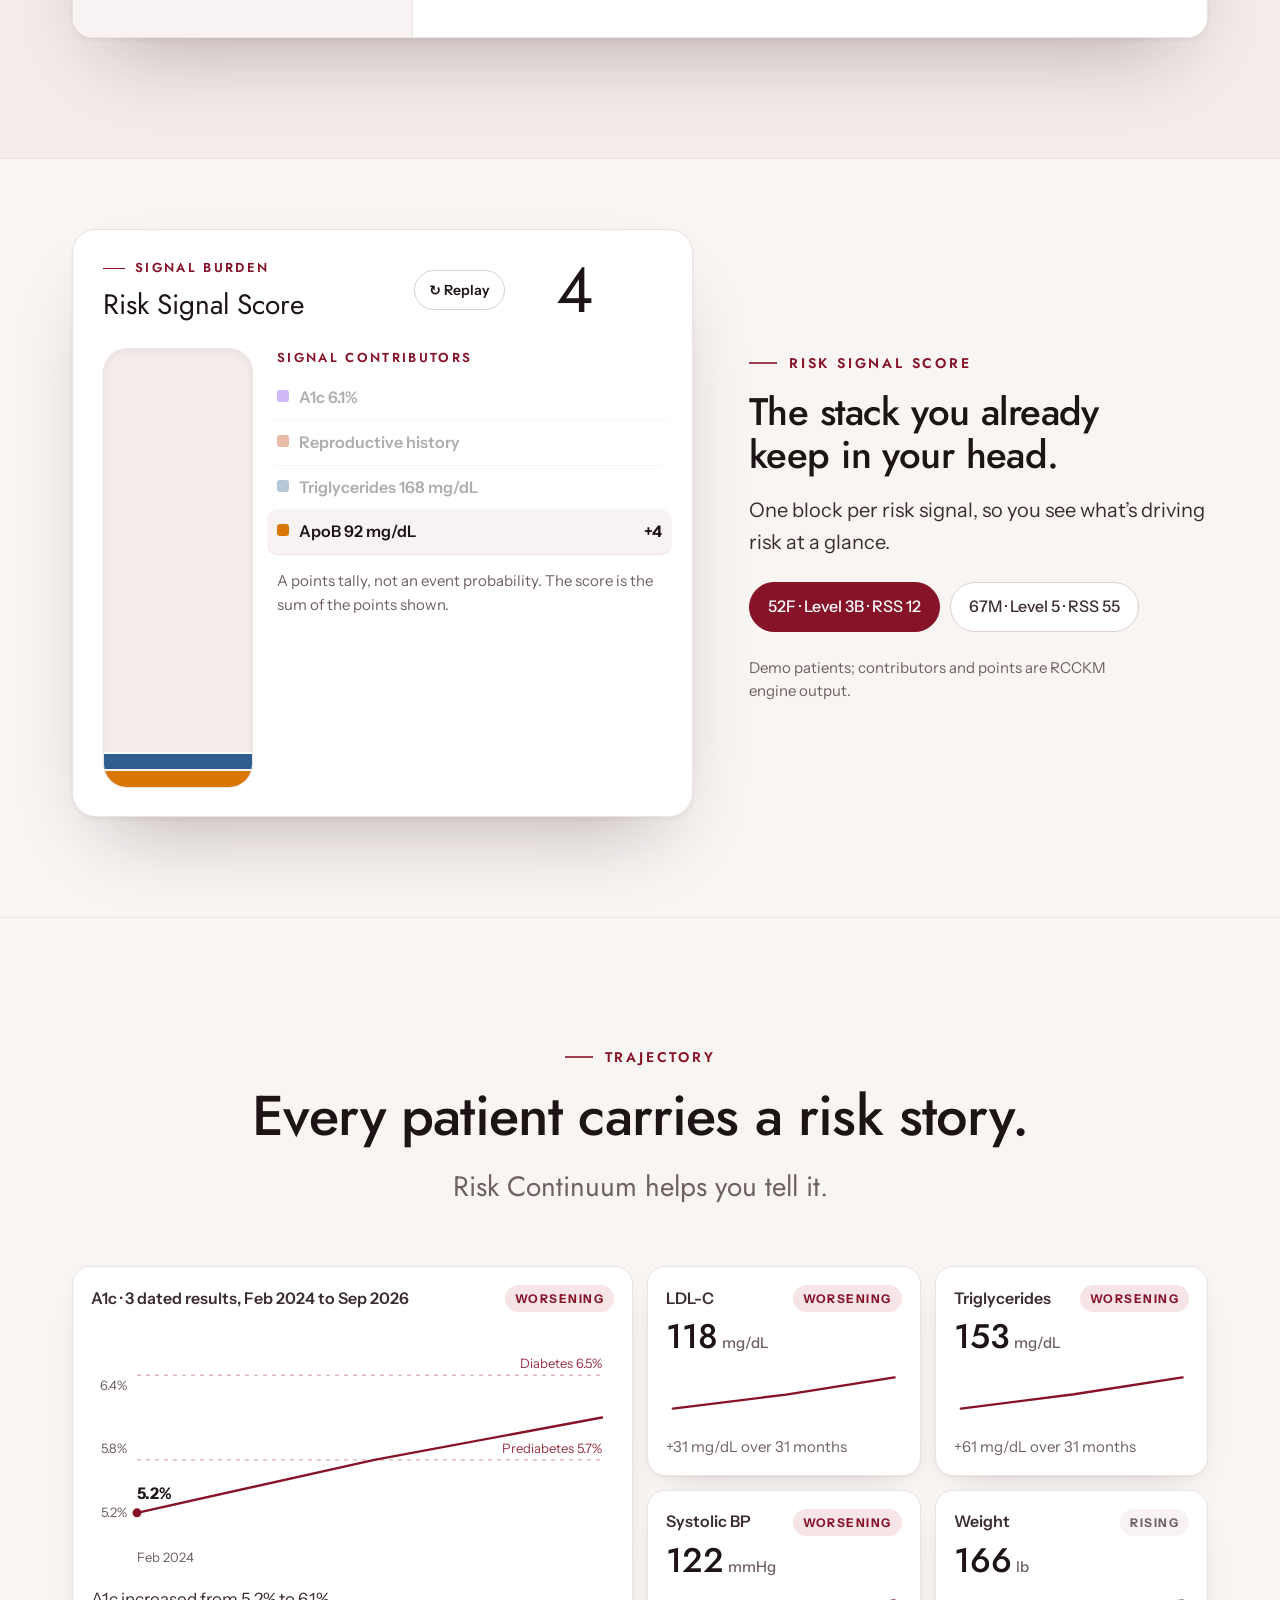
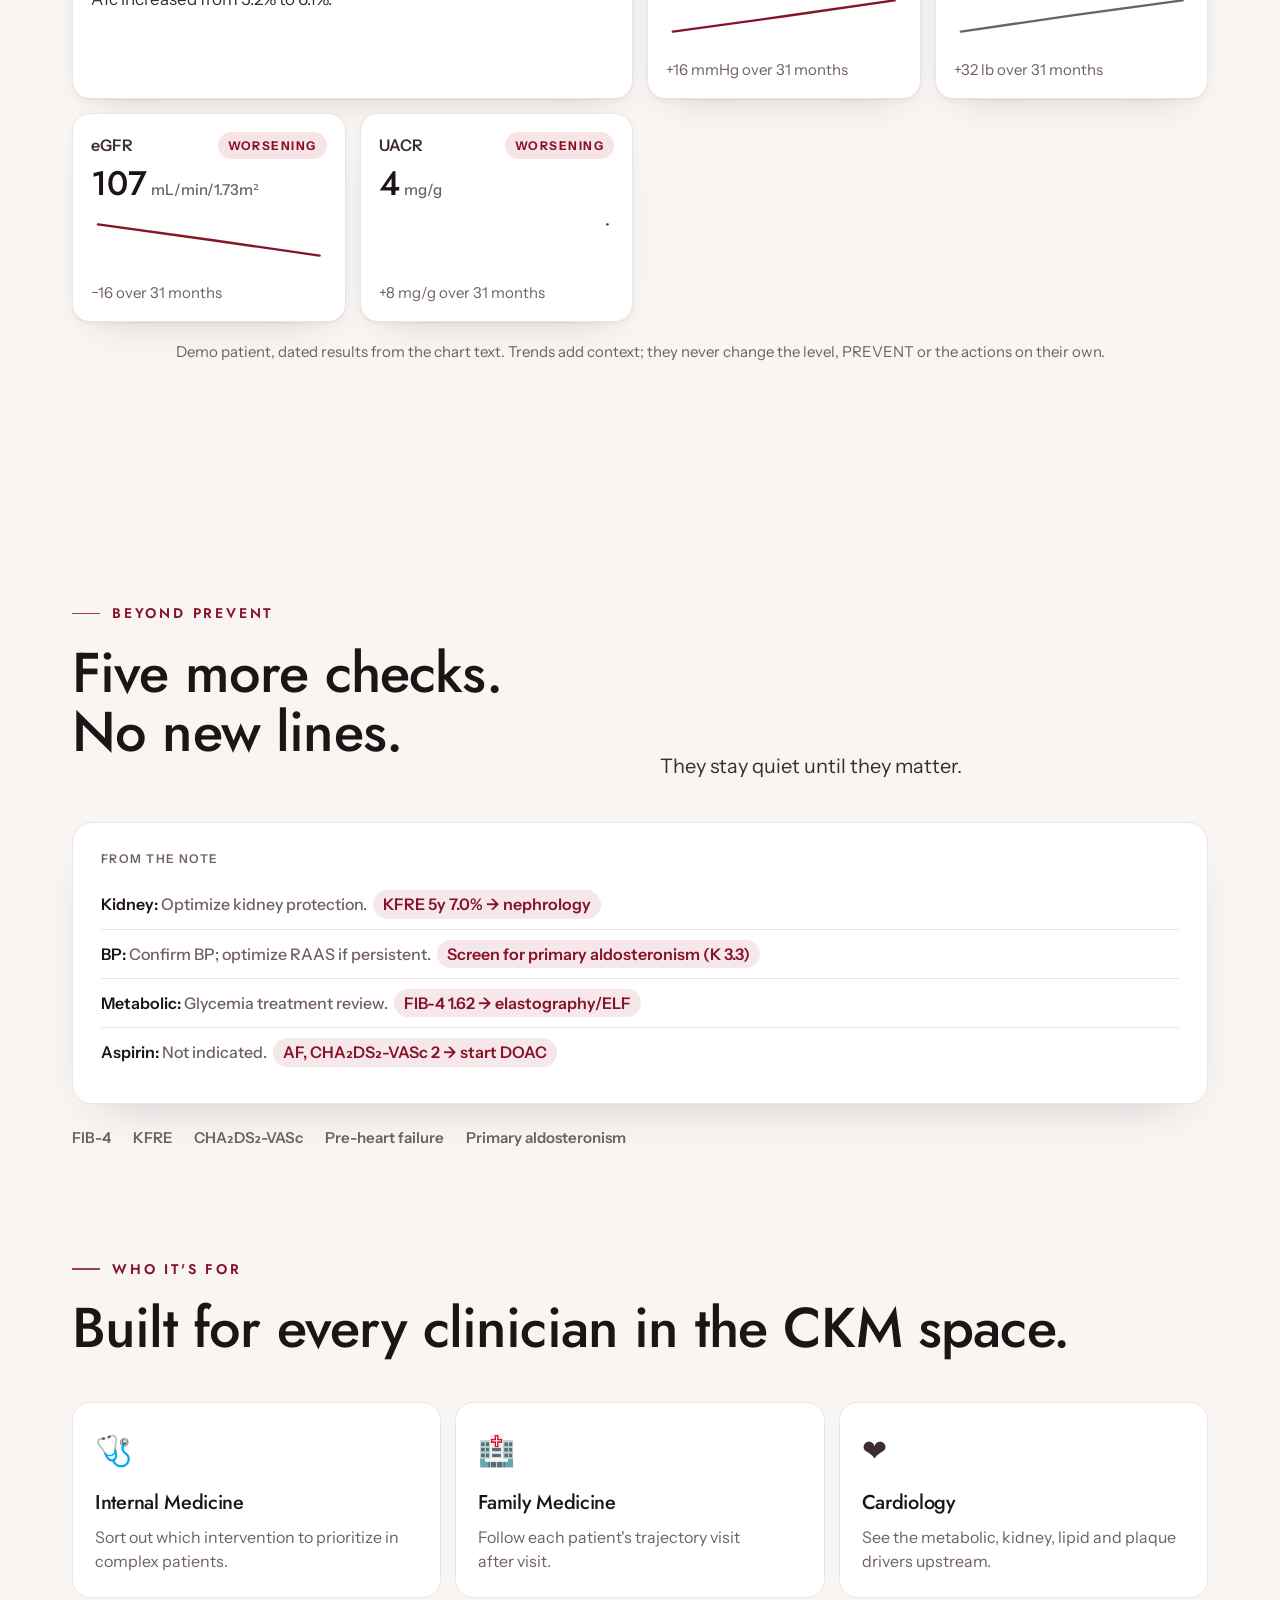
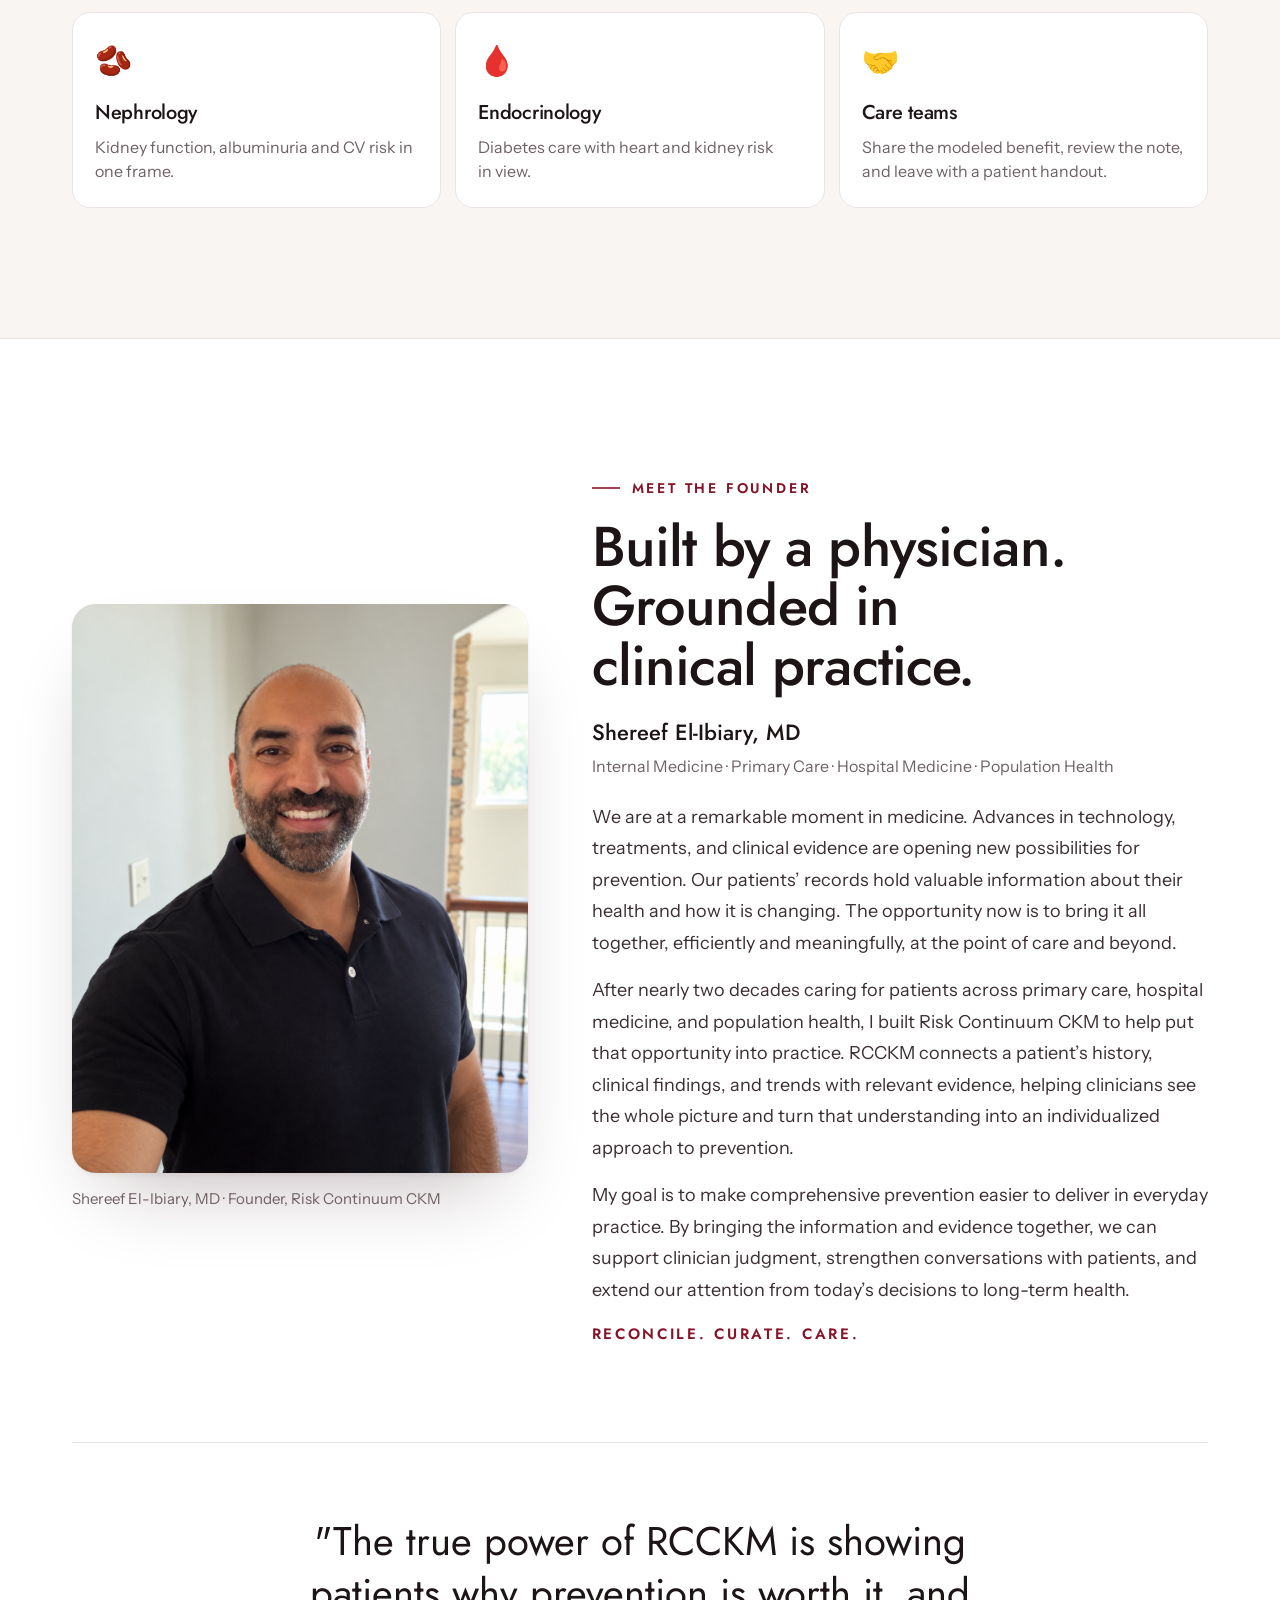
==== commit 206b4694: "Remove hsCRP from the walkthrough example patient Drops the hsCRP chip from the parsed values (now 1" ====
--- a/index.html
+++ b/index.html
@@ -1193,14 +1193,14 @@
 	LABALBU	4.2	10/22/2026
 	BILITOT	0.6	10/22/2026
 	ALKPHOS	74	10/22/2026
-	AST	28	10/22/2026</code></pre><div class="wt-paste-foot"><span>Example Epic SmartPhrase</span><button type="button" class="wt-btn" data-go="1">Parse and apply</button></div></div><div class="wt-panel" id="wt-panel-1" data-i="1" role="tabpanel" aria-label="Apply" hidden><div class="wt-chips-head">Recognized &middot; 19 values, 1 missing</div><div class="wt-chips"><span class="wt-chip" style="--i:0" tabindex="0" data-tip="explicit demographic age"><span aria-hidden="true">&#10003;</span>Age 58</span><span class="wt-chip" style="--i:1" tabindex="0" data-tip="explicit sex"><span aria-hidden="true">&#10003;</span>Sex male</span><span class="wt-chip" style="--i:2" tabindex="0" data-tip="latest dated BP reading"><span aria-hidden="true">&#10003;</span>BP 138/84</span><span class="wt-chip" style="--i:3" tabindex="0" data-tip="latest dated lipid result"><span aria-hidden="true">&#10003;</span>LDL-C 126 mg/dL</span><span class="wt-chip" style="--i:4" tabindex="0" data-tip="latest dated lipid result"><span aria-hidden="true">&#10003;</span>HDL-C 40 mg/dL</span><span class="wt-chip" style="--i:5" tabindex="0" data-tip="latest dated lipid result"><span aria-hidden="true">&#10003;</span>TG 240 mg/dL</span><span class="wt-chip" style="--i:6" tabindex="0" data-tip="10/22/2026 7.5 (H) 0 - 5.6 % Final"><span aria-hidden="true">&#10003;</span>A1c 7.5%</span><span class="wt-chip" style="--i:7" tabindex="0" data-tip="eGFR lab result"><span aria-hidden="true">&#10003;</span>eGFR 56</span><span class="wt-chip" style="--i:8" tabindex="0" data-tip="labeled value"><span aria-hidden="true">&#10003;</span>BMI 35.59</span><span class="wt-chip" style="--i:9" tabindex="0" data-tip="problem list diagnosis"><span aria-hidden="true">&#10003;</span>Diabetes detected</span><span class="wt-chip" style="--i:10" tabindex="0" data-tip="canonical smoking status reconciliation"><span aria-hidden="true">&#10003;</span>Smoking Not current</span><span class="wt-chip" style="--i:11" tabindex="0" data-tip="medication vocabulary"><span aria-hidden="true">&#10003;</span>Meds detected</span><span class="wt-chip" style="--i:12" tabindex="0" data-tip="ApoB"><span aria-hidden="true">&#10003;</span>ApoB 116 mg/dL</span><span class="wt-chip" style="--i:13" tabindex="0" data-tip="Lp(a)"><span aria-hidden="true">&#10003;</span>Lp(a) 168 nmol/L</span><span class="wt-chip" style="--i:14" tabindex="0" data-tip="ALBCREAT 126 (H) 10/22/2026"><span aria-hidden="true">&#10003;</span>UACR 126 mg/g</span><span class="wt-chip" style="--i:15" tabindex="0" data-tip="structured family history section"><span aria-hidden="true">&#10003;</span>Family history Father MI age 49</span><span class="wt-chip" style="--i:16" tabindex="0" data-tip="CRPHS 2.8 10/22/2026"><span aria-hidden="true">&#10003;</span>hsCRP 2.8 mg/L</span><span class="wt-chip" style="--i:17" tabindex="0" data-tip="problem list diagnosis"><span aria-hidden="true">&#10003;</span>OSA Yes</span><span class="wt-chip" style="--i:18" tabindex="0" data-tip="problem list diagnosis"><span aria-hidden="true">&#10003;</span>MASLD Yes</span><span class="wt-chip miss" style="--i:19" tabindex="0" data-tip="CAC unavailable or not done"><span aria-hidden="true">&#9675;</span>CAC not available</span></div><div class="wt-paste-foot"><span>Confirm or edit any value in the worksheet</span><button type="button" class="wt-btn" data-go="2">Confirm input data / Start Assessment</button></div></div><div class="wt-panel" id="wt-panel-2" data-i="2" role="tabpanel" aria-label="Assess" hidden>
+	AST	28	10/22/2026</code></pre><div class="wt-paste-foot"><span>Example Epic SmartPhrase</span><button type="button" class="wt-btn" data-go="1">Parse and apply</button></div></div><div class="wt-panel" id="wt-panel-1" data-i="1" role="tabpanel" aria-label="Apply" hidden><div class="wt-chips-head">Recognized &middot; 18 values, 1 missing</div><div class="wt-chips"><span class="wt-chip" style="--i:0" tabindex="0" data-tip="explicit demographic age"><span aria-hidden="true">&#10003;</span>Age 58</span><span class="wt-chip" style="--i:1" tabindex="0" data-tip="explicit sex"><span aria-hidden="true">&#10003;</span>Sex male</span><span class="wt-chip" style="--i:2" tabindex="0" data-tip="latest dated BP reading"><span aria-hidden="true">&#10003;</span>BP 138/84</span><span class="wt-chip" style="--i:3" tabindex="0" data-tip="latest dated lipid result"><span aria-hidden="true">&#10003;</span>LDL-C 126 mg/dL</span><span class="wt-chip" style="--i:4" tabindex="0" data-tip="latest dated lipid result"><span aria-hidden="true">&#10003;</span>HDL-C 40 mg/dL</span><span class="wt-chip" style="--i:5" tabindex="0" data-tip="latest dated lipid result"><span aria-hidden="true">&#10003;</span>TG 240 mg/dL</span><span class="wt-chip" style="--i:6" tabindex="0" data-tip="10/22/2026 7.5 (H) 0 - 5.6 % Final"><span aria-hidden="true">&#10003;</span>A1c 7.5%</span><span class="wt-chip" style="--i:7" tabindex="0" data-tip="eGFR lab result"><span aria-hidden="true">&#10003;</span>eGFR 56</span><span class="wt-chip" style="--i:8" tabindex="0" data-tip="labeled value"><span aria-hidden="true">&#10003;</span>BMI 35.59</span><span class="wt-chip" style="--i:9" tabindex="0" data-tip="problem list diagnosis"><span aria-hidden="true">&#10003;</span>Diabetes detected</span><span class="wt-chip" style="--i:10" tabindex="0" data-tip="canonical smoking status reconciliation"><span aria-hidden="true">&#10003;</span>Smoking Not current</span><span class="wt-chip" style="--i:11" tabindex="0" data-tip="medication vocabulary"><span aria-hidden="true">&#10003;</span>Meds detected</span><span class="wt-chip" style="--i:12" tabindex="0" data-tip="ApoB"><span aria-hidden="true">&#10003;</span>ApoB 116 mg/dL</span><span class="wt-chip" style="--i:13" tabindex="0" data-tip="Lp(a)"><span aria-hidden="true">&#10003;</span>Lp(a) 168 nmol/L</span><span class="wt-chip" style="--i:14" tabindex="0" data-tip="ALBCREAT 126 (H) 10/22/2026"><span aria-hidden="true">&#10003;</span>UACR 126 mg/g</span><span class="wt-chip" style="--i:15" tabindex="0" data-tip="structured family history section"><span aria-hidden="true">&#10003;</span>Family history Father MI age 49</span><span class="wt-chip" style="--i:16" tabindex="0" data-tip="problem list diagnosis"><span aria-hidden="true">&#10003;</span>OSA Yes</span><span class="wt-chip" style="--i:17" tabindex="0" data-tip="problem list diagnosis"><span aria-hidden="true">&#10003;</span>MASLD Yes</span><span class="wt-chip miss" style="--i:18" tabindex="0" data-tip="CAC unavailable or not done"><span aria-hidden="true">&#9675;</span>CAC not available</span></div><div class="wt-paste-foot"><span>Confirm or edit any value in the worksheet</span><button type="button" class="wt-btn" data-go="2">Confirm input data / Start Assessment</button></div></div><div class="wt-panel" id="wt-panel-2" data-i="2" role="tabpanel" aria-label="Assess" hidden>
 <div class="wt-tiles"><div class="wt-tile l1"><b>Level 1</b><span>No signals found</span></div><div class="wt-tile l2"><b>Level 2</b><span>Early signals</span></div><div class="wt-tile l3 on"><b>Level 3C</b><span>Compounding drivers</span><em>Plaque unmeasured</em></div><div class="wt-tile l4"><b>Level 4</b><span>Plaque present</span></div><div class="wt-tile l5"><b>Level 5</b><span>Advanced plaque or disease</span></div></div>
 <p class="wt-reason"><b>Level 3C | Compounding drivers.</b> Albuminuria plus cardiometabolic burden is actionable early kidney risk.</p>
 <div class="wt-stats">
   <div><small>PREVENT ASCVD</small><b>10y 14.5% (High)</b><b>30y 37.1% (High)</b><span>Total CVD: 10y 22.9%, 30y 53.7%</span></div>
   <div><small>Staging</small><b>CKM 3 (total CVD ≥20%)</b><span>KDIGO G3aA2</span><span>CAC Not Measured</span></div>
 </div>
-<div class="wt-drivers"><small>Risk drivers</small><ul><li>ApoB 116 mg/dL</li><li>T2DM with CKD G3aA2</li><li>Lp(a) 168 nmol/L</li><li>hsCRP 2.8 mg/L (dated 2026-10-22; 10 days before assessment; single measurement; confirm persistence/context)</li></ul></div></div><div class="wt-panel" id="wt-panel-3" data-i="3" role="tabpanel" aria-label="Review" hidden><div class="wt-pearl"><div><b>Clinical Pearl</b><span class="wt-ai">AI &middot; optional</span></div><span class="wt-btn ghost">Ask the AI: sends a de-identified summary</span><p>Persistent A2 albuminuria (UACR 126 mg/g) with eGFR 56 (G3a) plus diabetes shifts this patient from routine diabetes prevention to a cardiorenal phenotype: the kidney findings together with diabetes drive the high-intensity statin, SGLT2 inhibitor and GLP-1 recommendations, and UACR is already counted in the PREVENT full-model estimate.</p><small class="wt-pearl-foot">Clinical Pearl &middot; Not a substitute for clinical judgment &middot; Example output, lightly edited</small></div><div class="wt-note-head"><span>Clinical report &middot; EMR plain text</span><button type="button" class="wt-copy" data-copy="Risk Continuum CKM™
+<div class="wt-drivers"><small>Risk drivers</small><ul><li>ApoB 116 mg/dL</li><li>T2DM with CKD G3aA2</li><li>Lp(a) 168 nmol/L</li></ul></div></div><div class="wt-panel" id="wt-panel-3" data-i="3" role="tabpanel" aria-label="Review" hidden><div class="wt-pearl"><div><b>Clinical Pearl</b><span class="wt-ai">AI &middot; optional</span></div><span class="wt-btn ghost">Ask the AI: sends a de-identified summary</span><p>Persistent A2 albuminuria (UACR 126 mg/g) with eGFR 56 (G3a) plus diabetes shifts this patient from routine diabetes prevention to a cardiorenal phenotype: the kidney findings together with diabetes drive the high-intensity statin, SGLT2 inhibitor and GLP-1 recommendations, and UACR is already counted in the PREVENT full-model estimate.</p><small class="wt-pearl-foot">Clinical Pearl &middot; Not a substitute for clinical judgment &middot; Example output, lightly edited</small></div><div class="wt-note-head"><span>Clinical report &middot; EMR plain text</span><button type="button" class="wt-copy" data-copy="Risk Continuum CKM™
 Level 3C | Compounding drivers | CKM 3 (total CVD ≥20%) | G3aA2 | CAC Not Measured
 PREVENT ASCVD: 10y 14.5% (High), 30y 37.1% (High) | Total CVD: 10y 22.9%, 30y 53.7%
 
@@ -1214,7 +1214,7 @@
 - Obstructive sleep apnea (G47.33)
 
 Risk Drivers:
-ApoB 116 mg/dL | T2DM with CKD G3aA2 | Lp(a) 168 nmol/L | hsCRP 2.8 mg/L (dated 2026-10-22; 10 days before assessment; single measurement; confirm persistence/context)
+ApoB 116 mg/dL | T2DM with CKD G3aA2 | Lp(a) 168 nmol/L
 
 Management Considerations:
 - Lipids: Currently receiving atorvastatin 20 mg. Intensify to high-intensity or maximally tolerated statin therapy based on the independent risk indication. LDL-C 126; target &lt;70. If still above goal on maximally tolerated statin, consider add-on nonstatin therapy.
@@ -1222,7 +1222,7 @@
 - Kidney: Optimize kidney protection. SGLT2i recommended unless contraindicated (T2D with CKD; eGFR 56; UACR 126). ACEi/ARB active. G3a/A2 kidney-risk pattern.
 - BP: Confirm BP; optimize RAAS if persistent. Current BP 138/84 mmHg.
 - Metabolic: Diabetes control worsening. A1c 7.5%, worsened from 6.4%; above goal; on current therapy; review regimen; Recommend GLP-1/GLP-1-GIP for glycemic, cardiovascular, cardiorenal, and weight benefits.
-- Aspirin: Not indicated.">Copy</button></div><pre class="wt-note"><span class="ln" style="--i:0">Risk Continuum CKM™</span><span class="ln" style="--i:1">Level 3C | Compounding drivers | CKM 3 (total CVD ≥20%) | G3aA2 | CAC Not Measured</span><span class="ln" style="--i:2">PREVENT ASCVD: 10y 14.5% (High), 30y 37.1% (High) | Total CVD: 10y 22.9%, 30y 53.7%</span><span class="ln" style="--i:3">&nbsp;</span><span class="ln" style="--i:4">Assessment (ICD-10):</span><span class="ln" style="--i:5">- T2DM with CKD G3aA2 (E11.22, N18.31)</span><span class="ln" style="--i:6">- Primary hypertension (I10)</span><span class="ln" style="--i:7">- Elevated lipoprotein(a) (E78.41)</span><span class="ln" style="--i:8">- Hypertriglyceridemia (E78.1)</span><span class="ln" style="--i:9">- Obesity, BMI 35.6 (E66.9, Z68.35)</span><span class="ln" style="--i:10">- Metabolic dysfunction-associated steatotic liver disease (K76.0)</span><span class="ln" style="--i:11">- Obstructive sleep apnea (G47.33)</span><span class="ln" style="--i:12">&nbsp;</span><span class="ln" style="--i:13">Risk Drivers:</span><span class="ln" style="--i:14">ApoB 116 mg/dL | T2DM with CKD G3aA2 | Lp(a) 168 nmol/L | hsCRP 2.8 mg/L (dated 2026-10-22; 10 days before assessment; single measurement; confirm persistence/context)</span><span class="ln" style="--i:15">&nbsp;</span><span class="ln" style="--i:16">Management Considerations:</span><span class="ln" style="--i:17">- Lipids: Currently receiving atorvastatin 20 mg. Intensify to high-intensity or maximally tolerated statin therapy based on the independent risk indication. LDL-C 126; target &lt;70. If still above goal on maximally tolerated statin, consider add-on nonstatin therapy.</span><span class="ln" style="--i:18">- Plaque: Consider CAC.</span><span class="ln" style="--i:19">- Kidney: Optimize kidney protection. SGLT2i recommended unless contraindicated (T2D with CKD; eGFR 56; UACR 126). ACEi/ARB active. G3a/A2 kidney-risk pattern.</span><span class="ln" style="--i:20">- BP: Confirm BP; optimize RAAS if persistent. Current BP 138/84 mmHg.</span><span class="ln" style="--i:21">- Metabolic: Diabetes control worsening. A1c 7.5%, worsened from 6.4%; above goal; on current therapy; review regimen; Recommend GLP-1/GLP-1-GIP for glycemic, cardiovascular, cardiorenal, and weight benefits.</span><span class="ln" style="--i:22">- Aspirin: Not indicated.</span></pre></div><div class="wt-panel" id="wt-panel-4" data-i="4" role="tabpanel" aria-label="Try a plan" hidden>
+- Aspirin: Not indicated.">Copy</button></div><pre class="wt-note"><span class="ln" style="--i:0">Risk Continuum CKM™</span><span class="ln" style="--i:1">Level 3C | Compounding drivers | CKM 3 (total CVD ≥20%) | G3aA2 | CAC Not Measured</span><span class="ln" style="--i:2">PREVENT ASCVD: 10y 14.5% (High), 30y 37.1% (High) | Total CVD: 10y 22.9%, 30y 53.7%</span><span class="ln" style="--i:3">&nbsp;</span><span class="ln" style="--i:4">Assessment (ICD-10):</span><span class="ln" style="--i:5">- T2DM with CKD G3aA2 (E11.22, N18.31)</span><span class="ln" style="--i:6">- Primary hypertension (I10)</span><span class="ln" style="--i:7">- Elevated lipoprotein(a) (E78.41)</span><span class="ln" style="--i:8">- Hypertriglyceridemia (E78.1)</span><span class="ln" style="--i:9">- Obesity, BMI 35.6 (E66.9, Z68.35)</span><span class="ln" style="--i:10">- Metabolic dysfunction-associated steatotic liver disease (K76.0)</span><span class="ln" style="--i:11">- Obstructive sleep apnea (G47.33)</span><span class="ln" style="--i:12">&nbsp;</span><span class="ln" style="--i:13">Risk Drivers:</span><span class="ln" style="--i:14">ApoB 116 mg/dL | T2DM with CKD G3aA2 | Lp(a) 168 nmol/L</span><span class="ln" style="--i:15">&nbsp;</span><span class="ln" style="--i:16">Management Considerations:</span><span class="ln" style="--i:17">- Lipids: Currently receiving atorvastatin 20 mg. Intensify to high-intensity or maximally tolerated statin therapy based on the independent risk indication. LDL-C 126; target &lt;70. If still above goal on maximally tolerated statin, consider add-on nonstatin therapy.</span><span class="ln" style="--i:18">- Plaque: Consider CAC.</span><span class="ln" style="--i:19">- Kidney: Optimize kidney protection. SGLT2i recommended unless contraindicated (T2D with CKD; eGFR 56; UACR 126). ACEi/ARB active. G3a/A2 kidney-risk pattern.</span><span class="ln" style="--i:20">- BP: Confirm BP; optimize RAAS if persistent. Current BP 138/84 mmHg.</span><span class="ln" style="--i:21">- Metabolic: Diabetes control worsening. A1c 7.5%, worsened from 6.4%; above goal; on current therapy; review regimen; Recommend GLP-1/GLP-1-GIP for glycemic, cardiovascular, cardiorenal, and weight benefits.</span><span class="ln" style="--i:22">- Aspirin: Not indicated.</span></pre></div><div class="wt-panel" id="wt-panel-4" data-i="4" role="tabpanel" aria-label="Try a plan" hidden>
 <div class="wt-sim-head">Levers ranked by how much they lower 30-yr ASCVD <span class="wt-hint">Tap to combine</span></div>
 <div class="wt-levers"><button type="button" class="wt-lever pick" style="--i:0" data-id="bp" aria-pressed="true"><span class="wt-box" aria-hidden="true"></span><span class="wt-lt"><b>Systolic BP to 120<sup>&dagger;</sup></b><span>&minus;10.4 pts &rarr; 26.6% &middot; 30-yr ASCVD</span></span></button><button type="button" class="wt-lever pick" style="--i:1" data-id="intensify" aria-pressed="true"><span class="wt-box" aria-hidden="true"></span><span class="wt-lt"><b>High-intensity statin<sup>&dagger;</sup></b><span>&minus;5.2 pts &rarr; 31.9% &middot; 30-yr ASCVD</span></span></button><button type="button" class="wt-lever" style="--i:2" data-id="uacr" aria-pressed="false"><span class="wt-box" aria-hidden="true"></span><span class="wt-lt"><b>UACR 126 → 20 mg/g<sup>*</sup></b><span>&minus;2.4 pts &rarr; 34.7% &middot; 30-yr ASCVD</span></span></button><button type="button" class="wt-lever" style="--i:3" data-id="a1c" aria-pressed="false"><span class="wt-box" aria-hidden="true"></span><span class="wt-lt"><b>A1c 7.5% → 7.0%<sup>*</sup></b><span>&minus;0.8 pts &rarr; 36.2% &middot; 30-yr ASCVD</span></span></button></div>
 <p class="wt-key">&dagger; Trial-derived treatment effect &nbsp; * Recalculated risk factor, not a treatment effect</p>
